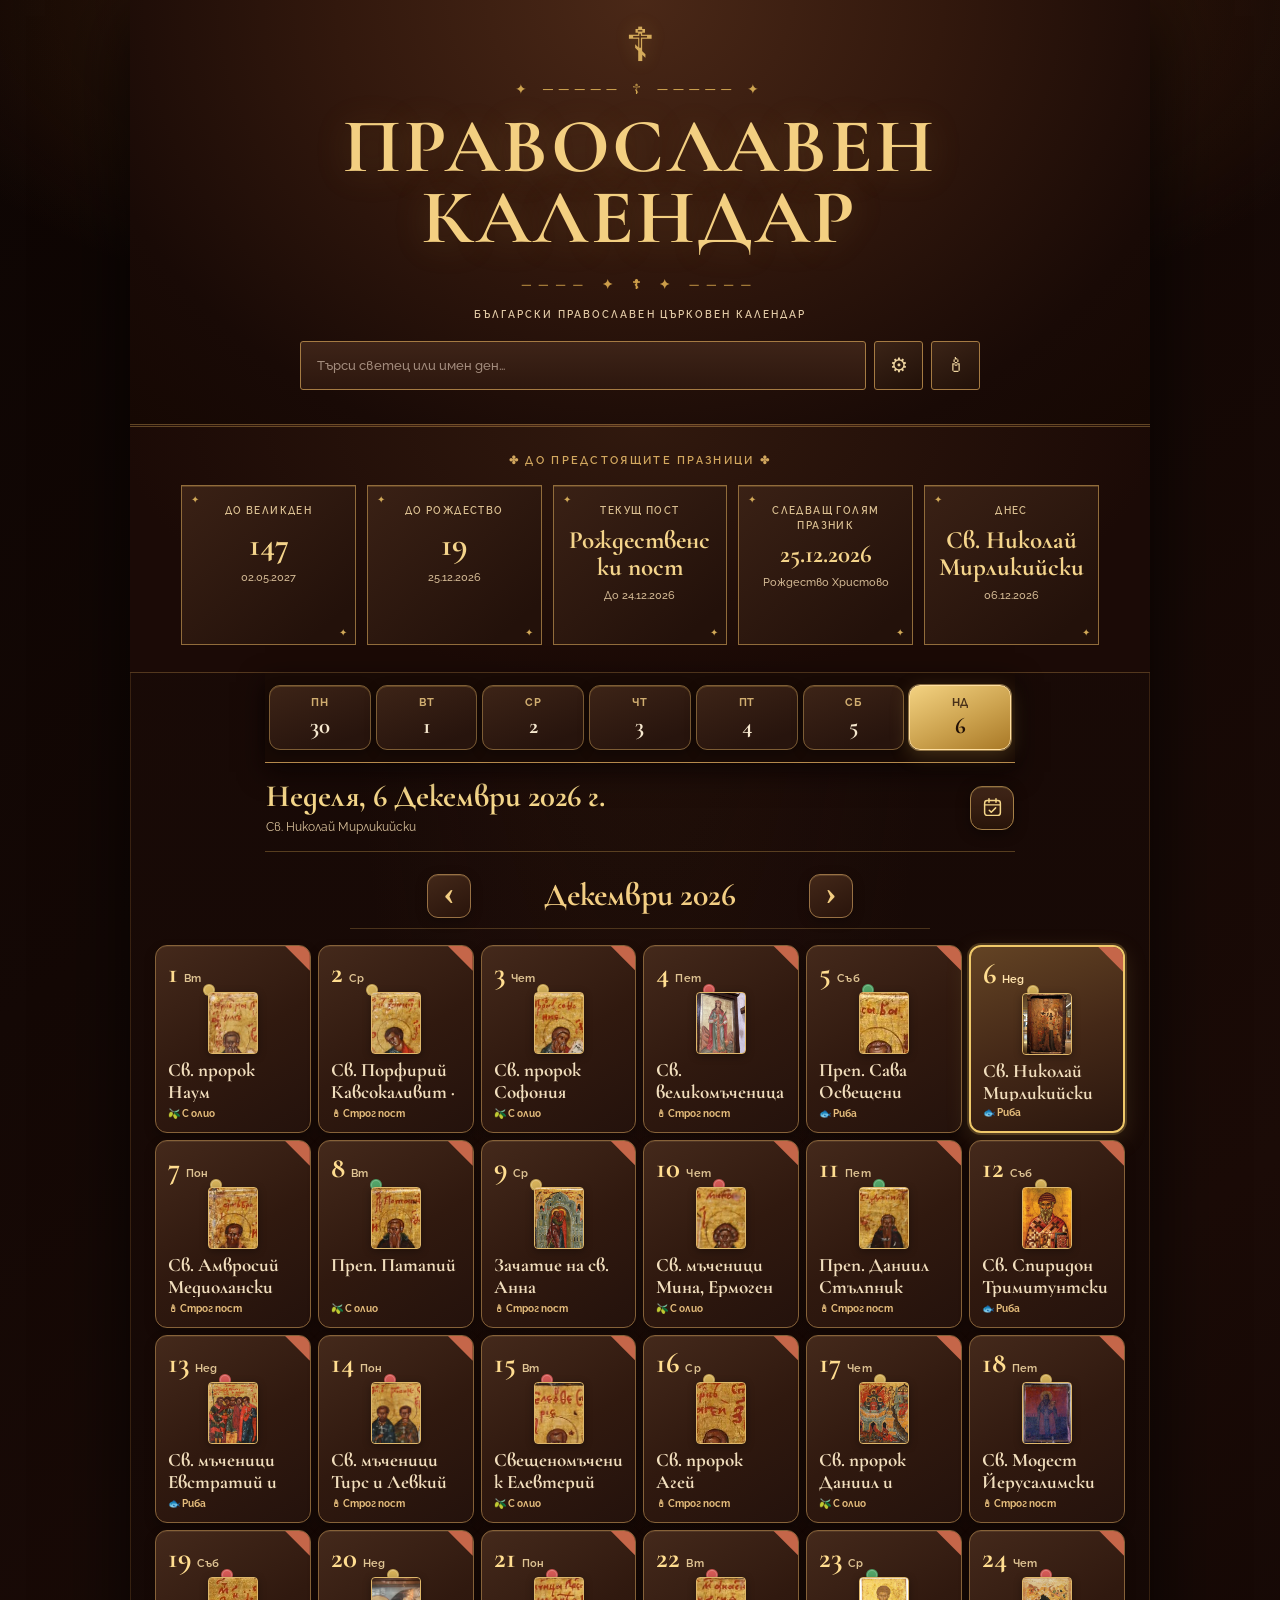
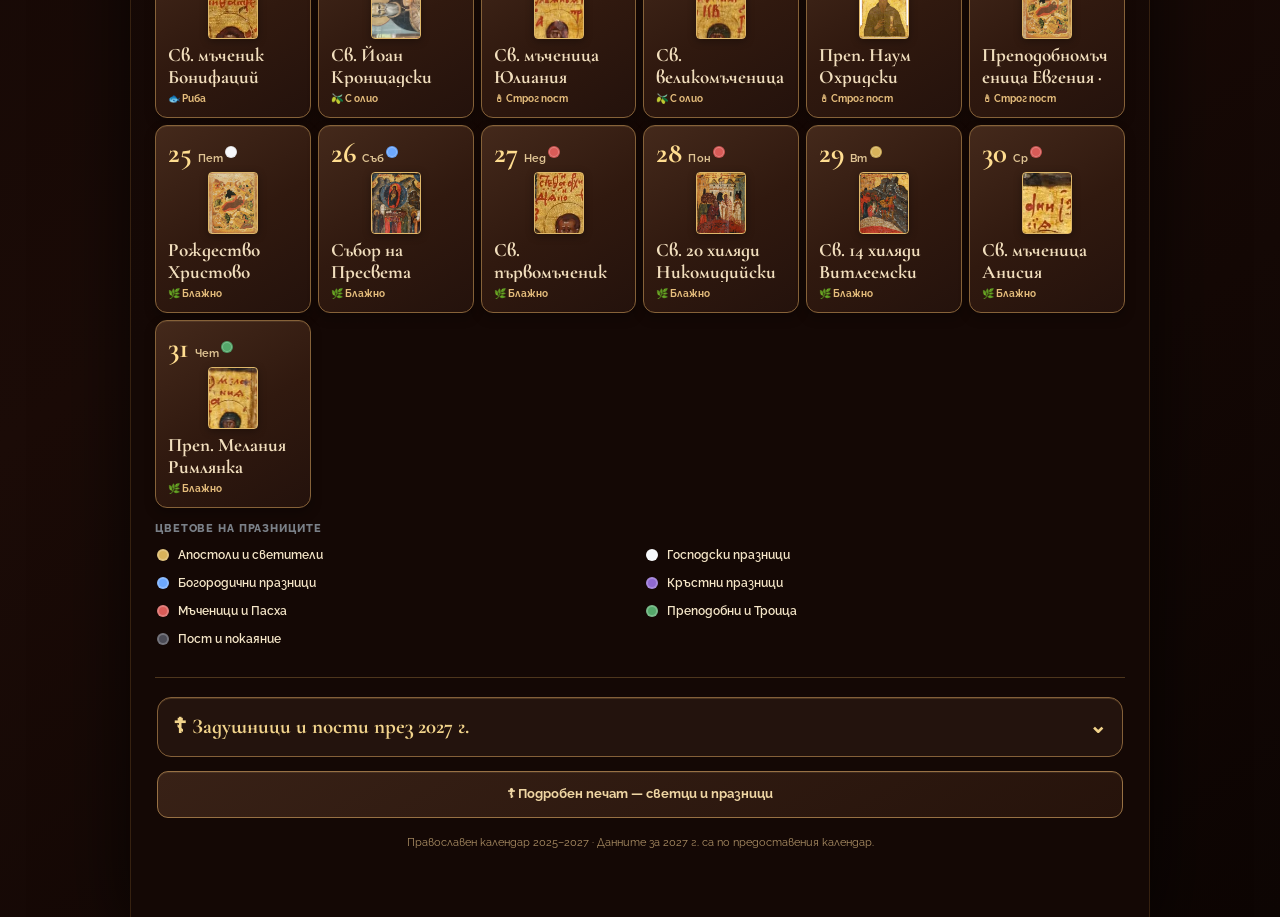
==== index.html @ 55f97bca "Center Saints and Feasts date details modal vertically and horizontally" ====
<!doctype html><html lang="bg"><head><meta charset="utf-8"><meta name="viewport" content="width=device-width,initial-scale=1,viewport-fit=cover"><meta name="theme-color" content="#140805"><meta name="apple-mobile-web-app-capable" content="yes"><title>Православен календар</title><link rel="icon" href="./icon.svg?v=9" type="image/svg+xml" sizes="any"><link rel="manifest" href="./manifest.webmanifest"><style>@import url('https://fonts.googleapis.com/css2?family=Cormorant+Garamond:wght@400;500;600;700&family=Raleway:wght@400;500;600;700;800&display=swap');
:root{--ink:#21262d;--muted:#7d8792;--line:#dce1e5;--blue:#2e63ee;--blue-pale:#d9e4fa;--blue-border:#b5c8ec;--purple:#a256d9;--white:#fff;--paper:#f8f9f7;--gold:#b08b56}
*{box-sizing:border-box}html{scroll-behavior:smooth}body{margin:0;background:#e9edf1;font-family:'DM Sans','Manrope',Arial,sans-serif;color:var(--ink);-webkit-tap-highlight-color:transparent}button,select{font:inherit}button{cursor:pointer}button:focus-visible,select:focus-visible{outline:3px solid #6997ff;outline-offset:3px}button:disabled{opacity:.3;cursor:not-allowed}
.app{max-width:580px;min-height:100dvh;margin:0 auto;background:var(--paper);box-shadow:0 14px 50px #0b1e3530;padding:0 11px 50px;position:relative}
.week-area{padding:19px 0 14px;background:var(--paper);position:sticky;top:0;z-index:20;border-bottom:0}
.week-strip{display:grid;grid-template-columns:repeat(7,minmax(0,1fr));gap:5px;touch-action:pan-y}
.week-cell{min-height:65px;border-radius:12px;background:#fff;border:1px solid #ebedf0;box-shadow:0 3px 8px #1118270b;display:flex;flex-direction:column;justify-content:center;align-items:center;gap:6px;padding:7px 0;color:#394049;transition:background .15s,transform .15s}
.week-cell span{font-size:11px;font-weight:700;letter-spacing:.5px;color:#737b85}.week-cell strong{font-size:18px;line-height:1;font-weight:800}.week-cell[aria-current="date"]{background:var(--blue);color:#fff;border-color:var(--blue);box-shadow:0 5px 13px #3366ee44}.week-cell[aria-current="date"] span{color:#dfeaff}.week-cell.is-outside{opacity:.7}.week-cell:active{transform:scale(.96)}
.date-row{display:flex;align-items:center;gap:10px;padding:16px 1px 14px;border-bottom:1px solid #ced2d5}
.date-info{flex:1;min-width:0}.date-info h1{font-size:clamp(16px,3.9vw,20px);line-height:1.35;font-weight:800;letter-spacing:-.4px;margin:0;color:#252b32}.date-info p{font-size:12px;color:#78828c;margin:5px 0 0}
.date-action{min-width:44px;height:44px;border:1px solid #e4e8ec;border-radius:12px;background:#fff;color:#555e6b;display:grid;place-items:center;box-shadow:0 3px 9px #1a202e0e}.date-action svg{width:21px;height:21px}.date-action:active{background:#e5edfc}
.section-label{display:flex;gap:10px;align-items:center;margin:14px 0 10px;padding:0 2px}.section-label small{font-weight:800;font-size:9px;letter-spacing:2px;color:#84909b}.section-label strong{font-size:12px;font-weight:800;color:#3b4049}.section-label .grow{flex:1}.section-label .month-marker{font-size:11px;font-weight:700;color:#757d8b}
.month-grid{display:grid;grid-template-columns:repeat(3,minmax(0,1fr));gap:7px}.day-card{min-width:0;height:157px;border-radius:12px;padding:10px 8px 7px;text-align:left;display:flex;flex-direction:column;gap:5px;border:1px solid var(--blue-border);background:linear-gradient(145deg,#dce6fa,#c7d6f3);box-shadow:0 1px 3px #1f4b8f0a;overflow:hidden;color:#27344a;position:relative;transition:transform .13s,box-shadow .13s}.day-card:active{transform:scale(.97)}.day-card.selected{border:2px solid #2e63ee;background:linear-gradient(150deg,#e1edff,#c0d4ff);box-shadow:0 0 0 2px #2e63ee1c,0 6px 14px #2362d922}
.card-top{display:flex;align-items:center;justify-content:space-between;gap:2px;min-height:18px}.card-top b{font-size:16px;font-weight:800;line-height:1}
.day-icon{align-self:center;width:35px;height:42px;flex:0 0 42px;display:grid;place-items:center;border:1px solid #b39b79;border-radius:4px;background:linear-gradient(160deg,#f5dd9f,#ceae62);overflow:hidden;position:relative;color:#765126;font:25px Georgia,serif}.day-icon img{position:absolute;inset:0;width:100%;height:100%;object-fit:cover;object-position:center top}.day-title{flex:1;min-height:0;color:#314568;font-size:10.4px;font-weight:700;line-height:1.23;overflow:hidden;display:-webkit-box;-webkit-box-orient:vertical;-webkit-line-clamp:3;overflow-wrap:anywhere}.fast-label{white-space:nowrap;overflow:hidden;text-overflow:ellipsis;color:#37587d;font-size:9px;font-weight:800;line-height:1.3}

.feast-mark{display:inline-flex;align-items:center;justify-content:center;width:12px;height:12px;border-radius:999px;border:1px solid rgba(0,0,0,.08);box-shadow:0 0 0 1px rgba(255,255,255,.24) inset;flex:0 0 12px}.feast-mark.feast-gold{background:#d8b35a}.feast-mark.feast-white{background:#f7f8fb}.feast-mark.feast-blue{background:#6ca8ff}.feast-mark.feast-purple{background:#8f69d3}.feast-mark.feast-red{background:#d95b57}.feast-mark.feast-green{background:#54a86a}.feast-mark.feast-dark{background:#4b4b55}.card-top-right{display:flex;align-items:center;gap:6px}.legend{display:flex;gap:7px;flex-wrap:wrap;margin:16px 0 10px}.legend span,.legend button{font-size:10px;color:#6f7882;border-radius:20px;border:1px solid #dce2e9;padding:6px 8px;background:#fff}.legend-color{display:inline-flex;align-items:center;gap:6px}.legend-color .feast-mark{width:11px;height:11px;flex-basis:11px}.legend-title{margin:14px 0 8px;font-size:11px;font-weight:800;letter-spacing:.08em;color:#7a8088;text-transform:uppercase}.detail-meta{display:flex;flex-wrap:wrap;gap:8px;justify-content:center;margin:10px 0 0}.detail-meta .chip{display:inline-flex;align-items:center;gap:6px;padding:7px 10px;border-radius:999px;background:#fff;border:1px solid #dce2e9;color:#49525d;font-size:11px;font-weight:700}.detail-meta .chip .feast-mark{width:10px;height:10px;flex-basis:10px}.print-feast-legend{display:flex;gap:8px;flex-wrap:wrap;justify-content:center;margin-top:8px}.print-feast-legend span{display:inline-flex;align-items:center;gap:6px;font-size:11px;color:#5e6872}
.footer-line{font-size:11px;color:#8b929a;margin:22px 0;line-height:1.5;text-align:center}
.info-details{margin:15px 0;border:1px solid #e0e6eb;border-radius:14px;overflow:hidden;background:#fff}.info-details summary{list-style:none;padding:15px;cursor:pointer;font-weight:800;font-size:13px}.info-details summary::-webkit-details-marker{display:none}.info-details summary:after{content:'⌄';float:right}.info-details[open] summary:after{content:'⌃'}.info-details .detail-content{padding:3px 16px 16px;border-top:1px solid #e6e9ef;font-size:12px;color:#515c68;line-height:1.55}.info-details ul{padding-left:17px}.info-details li{margin:7px 0}
.shade{position:fixed;inset:0;background:#20242b90;z-index:100;display:none;align-items:flex-end;justify-content:center;padding:0}.shade.open{display:flex}.sheet{width:min(580px,100%);max-height:88dvh;overflow:auto;background:#fff;border-radius:22px 22px 0 0;padding:13px 18px calc(23px + env(safe-area-inset-bottom));box-shadow:0 -8px 50px #172b4b35}.handle{width:45px;height:5px;background:#e0e4e8;border-radius:99px;margin:0 auto 15px}.sheet-header{display:flex;align-items:center;justify-content:space-between;gap:12px;margin-bottom:12px}.sheet-header h2{font-size:20px;margin:0;font-weight:800}.close{min-width:40px;height:40px;border-radius:11px;background:#eef2f5;border:0;font-size:20px;color:#3d4652}.sheet-date{color:#7a8594;font-size:12px;font-weight:800;margin-top:4px}.sheet-icon{width:70px;height:87px;margin:12px auto 14px;border-radius:7px;border:2px solid #b29866;display:grid;place-items:center;background:#ebddb5;font-size:40px;color:#705332;overflow:hidden;position:relative}.sheet-icon img{width:100%;height:100%;object-fit:cover;object-position:top;position:absolute;inset:0}.sheet-fast{display:inline-flex;background:#eef3fc;border:1px solid #ccdaf0;color:#355a8b;padding:8px 11px;border-radius:30px;font-size:13px;font-weight:800;margin-bottom:12px}.sheet-text{font-size:15px;color:#384352;line-height:1.7;margin:8px 0}.source-note{font-size:11px;line-height:1.45;color:#8b929b;margin-top:12px}.sheet-actions{display:grid;grid-template-columns:1fr 1fr;gap:9px;margin-top:16px}.sheet-actions button,.menu-button{border:1px solid #dbe0e5;background:#f9fbff;border-radius:12px;min-height:45px;padding:10px;color:#29333d;font-size:13px;font-weight:800}.menu-button{width:100%;display:flex;align-items:center;gap:10px;text-align:left;margin:8px 0}.menu-button.primary{background:#2e63ee;border-color:#2e63ee;color:#fff}.menu-button:disabled{opacity:.35}
.month-picker{width:100%;padding:13px 14px;background:#f8fafc;border:1px solid #d5dde6;border-radius:12px;font-size:15px;color:#273448;margin:7px 0 11px}.month-buttons{display:grid;grid-template-columns:1fr 1fr;gap:9px;margin-bottom:12px}.month-buttons button{padding:10px;border:1px solid #dce2ea;background:#f8fbff;border-radius:12px;font-size:13px;font-weight:700;min-height:43px}
.print-sheet,.print-details{display:none}
@media(max-width:355px){.app{padding-left:7px;padding-right:7px}.week-strip{gap:3px}.week-cell{min-height:60px}.week-cell strong{font-size:16px}.month-grid{gap:5px}.day-card{padding:8px 5px;height:157px}.day-title{font-size:9.5px}.fast-label{font-size:8px}}
@media(min-width:700px){.app{max-width:1020px;padding:0 25px 55px}.week-area{max-width:750px;margin:0 auto}.date-row{max-width:750px;margin:0 auto}.month-grid{grid-template-columns:repeat(6,minmax(0,1fr));gap:12px}.day-card{height:188px;padding:12px}.day-title{font-size:13px;-webkit-line-clamp:4}.fast-label{font-size:11px}.day-icon{width:50px;height:62px;flex-basis:62px;font-size:35px}.card-top b{font-size:20px}.section-label{margin-top:22px}.date-info h1{font-size:23px}}
@media print{
 @page{size:A4 landscape;margin:8mm}
 html,body{background:white!important;color:#232323!important;padding:0!important;margin:0!important;print-color-adjust:exact;-webkit-print-color-adjust:exact}
 .app,.shade{display:none!important}
 .print-sheet{display:block!important;font-family:Arial,sans-serif;color:#312d28}
 .print-title{display:flex;justify-content:space-between;align-items:center;border-bottom:2px solid #ac945a;padding:0 0 3mm;margin:0 0 3mm}
 .print-title h1{font:700 22pt Georgia;color:#624a24;margin:0}.print-title small{font:8pt Arial;color:#766344}
 .print-week{display:grid;grid-template-columns:repeat(7,minmax(0,1fr));gap:1mm;margin-bottom:1mm}
 .print-week span{text-align:center;background:#ebede9;padding:1.3mm;font-size:8pt;font-weight:bold}
 .print-grid{display:grid;grid-template-columns:repeat(7,minmax(0,1fr));grid-template-rows:repeat(6,25.8mm);gap:1mm}
 .print-day{padding:1.7mm;border:1px solid #c7c7c7;border-radius:1.5mm;overflow:hidden;display:flex;flex-direction:column;gap:1.3mm}.print-day.empty{border:0}.print-day b{font:700 14pt Georgia;color:#624a24}.print-day .name{font:7pt/1.14 Georgia;flex:1;overflow:hidden;overflow-wrap:anywhere}.print-day .state{font:6.5pt Arial;color:#294b7f;background:#ecf2ff;padding:1.2mm;border-radius:1mm}
 .print-credits{display:flex;justify-content:space-between;font-size:7pt;color:#5f5f5f;border-top:1px solid #c7b78d;margin-top:3mm;padding-top:2mm}
 body.print-full .print-sheet{display:none!important}body.print-full .print-details{display:block!important}
 .print-details h1{font:700 22pt Georgia;color:#624a24}.print-detail-list{columns:3;column-gap:7mm;font:9pt/1.35 Georgia}.print-detail{break-inside:avoid;margin:0 0 3mm;padding:1mm 0;border-bottom:1px solid #ddd}.print-detail b{font:700 10pt Arial}.print-detail .state{color:#735729;font-size:8pt}
}

/* 2027 preview — ORIGINAL DARK / GOLD PALETTE.
   The seven-day strip, selected date and three-column cards stay exactly as before. */
@media screen {
 :root {
  --ink:#f8eddb; --muted:#c5a983; --line:#74532e;
  --blue:#cba958; --blue-pale:#392014; --blue-border:#95703e;
  --purple:#ac85be; --white:#f8eddb; --paper:#140805; --gold:#c9a84c;
  --bg:#140805; --deep:#0d0503; --surface:#28150e;
  --raised:#392014; --bright:#f5ce68; --text:#f5e6c8;
  --secondary:#c5a983;
 }
 html {background:#0d0503;color-scheme:dark}
 body {background:radial-gradient(ellipse 76% 440px at 50% 0,#4b260f 0,transparent 80%),linear-gradient(145deg,#0d0503,#1b0b07 60%,#0d0503);font-family:'Raleway',Arial,sans-serif;color:var(--text);}
 button,select {color:inherit}
 button:focus-visible,select:focus-visible,summary:focus-visible {outline:2px solid #f5d78a;outline-offset:3px}
 .app {background:radial-gradient(ellipse at 50% 0,#4e2b1940,transparent 45%),linear-gradient(175deg,#1b0b07 0%,#140805 75%);box-shadow:0 16px 70px #000b,inset 1px 0 #81582c50,inset -1px 0 #81582c50;}
 .week-area {background:#1c0d08f7;border-bottom:1px solid #90653766;box-shadow:0 7px 24px #0d0404a0;}
 .week-strip {gap:5px}
 .week-cell {background:linear-gradient(160deg,#3d2417,#27140d 82%);border:1px solid #7d5d35;box-shadow:0 3px 12px #0005,inset 0 1px #d6ac5640;color:#f6e8cf;border-radius:11px}
 .week-cell span {color:#d0ad70}
 .week-cell strong {font-family:'Cormorant Garamond',Georgia,serif;font-size:23px;font-weight:700}
 .week-cell[aria-current="date"] {background:linear-gradient(155deg,#f3d281 0%,#cba14d 56%,#a97927 100%);border:1px solid #ffdfa0;color:#200f06;box-shadow:0 0 0 1px #eac27780,0 5px 19px #c9a84c40}
 .week-cell[aria-current="date"] span {color:#483019}
 .week-cell.is-outside {opacity:.45}
 .date-row {border-bottom:1px solid #af87446b}
 .date-info h1 {color:#f5d78a;font-family:'Cormorant Garamond',Georgia,serif;font-size:clamp(23px,5.7vw,31px);line-height:1.15;font-weight:700;letter-spacing:0}
 .date-info p {color:#d9c19b;font-size:12px;line-height:1.45}
 .date-action {background:linear-gradient(#422719,#281409);border:1px solid #a78148;color:#f5d78a;box-shadow:inset 0 1px #f5d78a30,0 3px 14px #0006}
 .date-action:active {background:#583621}
 .section-label small {color:#b28b51;letter-spacing:1.5px}
 .section-label strong {color:#f4dfb4;font-family:'Cormorant Garamond',Georgia,serif;font-size:20px;font-weight:700}
 .section-label .month-marker {color:#cba958}
 .month-grid {gap:7px}
 .day-card {background:linear-gradient(149deg,#44291b 0%,#30190f 52%,#24120c 100%);border:1px solid #866239;box-shadow:inset 0 1px #ecc78c19,0 5px 11px #0004;color:#f4e4c8;border-radius:12px}
 .day-card.selected {border:2px solid #f0c96a;background:linear-gradient(160deg,#634324,#442817 52%,#2b170e 100%);box-shadow:0 0 0 2px #cba95842,0 7px 23px #cba9582e}
 .day-card:active {background:#5a361f}
 .card-top b {color:#ffdd90;font-family:'Cormorant Garamond',Georgia,serif;font-size:23px;line-height:1;font-weight:700}
 .dot {background:#e3b959}
 .dot.strict {background:#db7771}
 .dot.oil {background:#e6a754}
 .dot.fish {background:#81b4e7}
 .dot.free {background:#81be91}
 .dot.weekly {background:#d4b67e}
 .dot.dispensation {background:#c39bd5}
 .day-icon {background:linear-gradient(160deg,#f1d58c,#b98a36);border:1px solid #deb76a;color:#58351a;box-shadow:0 2px 8px #0005}
 .day-title {color:#f1debd;font-family:'Cormorant Garamond',Georgia,serif;font-size:14px;line-height:1.14;font-weight:700;-webkit-line-clamp:4}
 .fast-label {color:#e5bd7c;font-size:10px;font-weight:700}
 .footer-line {color:#ad9066}
 .info-details {background:#23130d;border:1px solid #846039;box-shadow:inset 0 1px #d5aa6933}
 .info-details summary {color:#f2d292;font-family:'Cormorant Garamond',Georgia,serif;font-size:19px}
 .info-details .detail-content {border-top:1px solid #805a31;color:#e3cfac;font-size:13px}
 .info-details .detail-content b {color:#f7d789}
 .shade {background:#050201d9;backdrop-filter:blur(5px)}
 .sheet {background:radial-gradient(ellipse 80% 400px at 45% 0,#3d2616,#211009 75%);color:#f4e1bb;border:1px solid #a17b42;border-bottom:0;box-shadow:0 -12px 55px #000b}
 .handle {background:#9c7a48}
 .sheet-header h2 {color:#f6d78e;font-family:'Cormorant Garamond',Georgia,serif;font-weight:700;font-size:26px}
 .close {background:#412517;border:1px solid #7f5f38;color:#f5d78a}
 .sheet-date {color:#e0bc82}
 .sheet-icon {background:linear-gradient(#f2d78f,#b98b39);border:2px solid #e0b85b;color:#5a3516}
 .sheet-fast {background:#47321c;border:1px solid #b49253;color:#f6d78e}
 .sheet-text {color:#f5e5c9;font-family:'Cormorant Garamond',Georgia,serif;font-size:21px;line-height:1.4}
 .source-note {color:#c6aa7f}
 .sheet-actions button,.menu-button {background:#372015;color:#f2d7a7;border:1px solid #906c3e}
 .sheet-actions button:active,.menu-button:active {background:#523420}
 .menu-button.primary {background:linear-gradient(145deg,#efce77,#b88732);color:#251105;border-color:#f0d688}
 .month-picker {background:#2e190f;color:#f3dfb4;border:1px solid #967143}
 .month-picker option {background:#2e190f;color:#f3dfb4}
 .month-buttons button {background:#372015;border:1px solid #956b3d;color:#f7d9a5}
}
@media screen and (max-width:355px) {
 .day-title {font-size:12.5px}
 .date-info h1{font-size:23px}
 .week-cell strong{font-size:20px}
}
@media screen and (min-width:700px){
 .day-title{font-size:19px;line-height:1.2}
 .card-top b{font-size:29px}
 .date-info h1{font-size:31px}
}

/* Weekday beside each day number, in the existing burgundy-and-gold design. */
.card-date{display:inline-flex;align-items:baseline;gap:6px;min-width:0;white-space:nowrap}
.card-weekday{font-family:Raleway,Arial,sans-serif;color:#dec393;font-size:11px;font-weight:650;line-height:1.2;letter-spacing:.01em}
.day-card.selected .card-weekday{color:#ffe3ac}
@media(max-width:699px){
 .card-date{gap:4px}
 .card-weekday{font-size:10px}
}
@media(max-width:355px){
 .card-date{gap:3px}
 .card-weekday{font-size:9px}
}

/* Original Orthodox dark-brown / gold masthead and five functional countdown cards. */
.classic-mast{position:relative;text-align:center;margin:0 -11px;padding:21px 18px 32px;border-bottom:3px double #ab834579;background:radial-gradient(ellipse at 50% 0%,#4a2817 0%,#32180d 42%,#190a06 79%,#160803 100%);color:#f6dfb5}
.mast-cross{font-size:47px;line-height:1;color:#d5ab5b;text-shadow:0 0 17px #d6aa4b49;margin-bottom:13px}
.mast-ornament{color:#cea450;font-size:14px;letter-spacing:6px;margin-bottom:15px;white-space:nowrap}
.classic-mast h1{font:700 clamp(39px,6.1vw,77px)/.92 'Cormorant Garamond',Georgia,serif;color:#f3cf81;text-shadow:0 3px 35px #cfa44b35;letter-spacing:2.4px;margin:0;}
.mast-divider{font:700 13px Georgia,serif;letter-spacing:8px;color:#cc9d49;margin:23px 0 14px;white-space:nowrap}
.mast-subtitle{font:600 10px/1.6 Raleway,Arial,sans-serif;color:#e3cba7;letter-spacing:2.1px;margin:0 0 18px}
.mast-tools{display:flex;justify-content:center;align-items:stretch;gap:8px;max-width:680px;margin:0 auto}
.mast-searchwrap{position:relative;flex:1;min-width:0}
.mast-searchwrap input{display:block;width:100%;height:49px;background:linear-gradient(180deg,#3e2418,#2d170e);border:1px solid #a57b43;border-radius:3px;color:#f4dcb0;padding:0 16px;font:500 13px Raleway,Arial,sans-serif;outline:none}
.mast-searchwrap input::placeholder{color:#a38c7d}.mast-searchwrap input:focus{border-color:#f4d089;box-shadow:0 0 0 2px #eac36d36}
.mast-tool{width:49px;min-width:49px;height:49px;border-radius:3px;border:1px solid #a57b43;background:linear-gradient(155deg,#3b2417,#211008);color:#eed49f;font-size:20px}
.mast-tool:active,.mast-tool[aria-pressed="true"]{background:#684121;border-color:#e5b963}
.mast-results{display:none;position:absolute;left:0;right:0;top:calc(100% + 5px);z-index:102;background:#25140d;border:1px solid #bd965a;box-shadow:0 12px 25px #000b;max-height:270px;overflow:auto;text-align:left;border-radius:7px}
.mast-results.open{display:block}.mast-results button{display:block;width:100%;padding:12px;text-align:left;border:0;background:transparent;color:#f8dfac;font-size:13px;line-height:1.3;border-bottom:1px solid #6b472944}.mast-results button:hover,.mast-results button:focus-visible{background:#49301a}.mast-results button small{display:block;color:#b99c74;font-size:11px;margin-top:3px}
.classic-countdowns{margin:0 -11px 0;padding:23px max(11px,4vw) 27px;background:radial-gradient(ellipse at 50% 0%,#31190e 0%,#1b0a06 72%);border-bottom:1px solid #a57b4366}
.countdowns-heading{text-align:center;color:#d3a85f;letter-spacing:2.3px;font:600 11px Raleway,Arial,sans-serif;margin:4px 0 18px}
.countdowns-list{display:grid;grid-template-columns:repeat(5,minmax(0,1fr));gap:11px}
.count-card{position:relative;min-height:160px;border:1px solid #916c3b;background:linear-gradient(140deg,#3a2115,#23110a 86%);padding:17px 10px 13px;text-align:center;display:flex;flex-direction:column;align-items:center;gap:8px;box-shadow:inset 0 1px #e0ae5938}
.count-card::before{content:'✦';position:absolute;top:8px;left:9px;font-size:10px;color:#d2a958}.count-card::after{content:'✦';position:absolute;bottom:6px;right:8px;font-size:10px;color:#d2a958}
.count-card .count-label{font:600 10px/1.5 Raleway,Arial,sans-serif;color:#dbc092;letter-spacing:1.4px;text-transform:uppercase;min-height:16px}
.count-card strong{display:block;max-width:100%;font:700 clamp(22px,2.6vw,38px)/1.08 'Cormorant Garamond',Georgia,serif;color:#f4d48b;overflow-wrap:anywhere}
.count-card strong.long{font-size:clamp(18px,2.1vw,25px)}
.count-card small{display:block;font:500 11px/1.35 Raleway,Arial,sans-serif;color:#d3b994;overflow-wrap:anywhere}
/* Sticky only the week strip, not the masthead or the countdown row. */
.week-area{position:sticky!important;top:0!important;z-index:90!important;padding:12px 4px!important;background:#190b06fb!important;border-bottom:1px solid #b68a4d!important;box-shadow:0 9px 24px #0a0303d0!important;isolation:isolate}
.week-area .week-strip{max-width:760px;margin:auto}
body.candle-preview{filter:none;background:#090301!important}
body.candle-preview .classic-mast{background:radial-gradient(ellipse at 50% 0%,#311509,#100604 70%)}
body.candle-preview .app{background:#100604}
@media screen and (max-width:699px){
 .classic-mast{margin:0 -11px;padding:18px 11px 19px}
 .mast-cross{font-size:32px;margin-bottom:9px}
 .mast-ornament{font-size:9px;letter-spacing:3.5px;margin-bottom:11px}
 .classic-mast h1{font-size:clamp(35px,9vw,53px);line-height:.92;letter-spacing:1px}
 .mast-divider{margin:15px 0 9px;letter-spacing:4px;font-size:9px}
 .mast-subtitle{font-size:8px;letter-spacing:1.1px;margin-bottom:13px}
 .mast-tools{gap:6px}.mast-searchwrap input{height:43px;font-size:12px;padding-left:10px}
 .mast-tool{min-width:43px;width:43px;height:43px;font-size:19px}
 .classic-countdowns{margin:0 -11px;padding:17px 11px 18px}
 .countdowns-heading{font-size:9px;margin:0 0 13px;letter-spacing:1.1px}
 .countdowns-list{display:flex;overflow-x:auto;gap:9px;padding-bottom:8px;scroll-snap-type:x mandatory;scrollbar-width:thin;scrollbar-color:#9d7944 #241209}
 .count-card{flex:0 0 156px;min-height:127px;scroll-snap-align:start;padding:15px 8px 11px;gap:5px}
 .count-card .count-label{font-size:9px}.count-card strong{font-size:32px}.count-card strong.long{font-size:21px}.count-card small{font-size:10px}
 .week-area{padding:10px 2px!important;top:0!important}
}
@media screen and (min-width:700px){.classic-mast{margin:0 -25px;padding-bottom:34px}.classic-countdowns{margin:0 -25px}.count-card{min-height:160px}}
@media print{.classic-mast,.classic-countdowns{display:none!important}}

/* Short, borderless, two-column feast legend: keep one color dot per item. */
#feastLegend.legend {
  display:grid;
  grid-template-columns:repeat(2,minmax(0,1fr));
  column-gap:12px;
  row-gap:12px;
  margin:12px 0 22px;
  padding:0 2px;
}
#feastLegend.legend .legend-color,
#feastLegend.legend span.legend-color {
  display:flex;
  align-items:center;
  gap:9px;
  min-width:0;
  padding:0;
  border:0;
  border-radius:0;
  background:transparent;
  color:var(--text, #e9d6b8);
  font-size:12px;
  font-weight:600;
  line-height:1.35;
  text-align:left;
  box-shadow:none;
}
#feastLegend.legend .feast-mark {
  width:12px;
  height:12px;
  min-width:12px;
  flex:0 0 12px;
  padding:0;
  border:1px solid rgba(255,255,255,.22);
  border-radius:50%;
  background-color:transparent;
}
#feastLegend.legend .feast-mark.feast-gold{background:#d8b35a}
#feastLegend.legend .feast-mark.feast-white{background:#f7f8fb}
#feastLegend.legend .feast-mark.feast-blue{background:#6ca8ff}
#feastLegend.legend .feast-mark.feast-purple{background:#8f69d3}
#feastLegend.legend .feast-mark.feast-red{background:#d95b57}
#feastLegend.legend .feast-mark.feast-green{background:#54a86a}
#feastLegend.legend .feast-mark.feast-dark{background:#4b4b55}
.print-feast-legend{display:grid;grid-template-columns:repeat(2,minmax(0,1fr));column-gap:14px;row-gap:5px;justify-items:start}
.print-feast-legend span{border:0;background:none;padding:0}
@media (max-width:360px){
  #feastLegend.legend{column-gap:8px;row-gap:10px}
  #feastLegend.legend .legend-color{font-size:11px}
}

/* Unified years within approved layout */
.year-switch{display:inline-flex;gap:4px;align-items:center;padding:3px;border:1px solid #9d7747;border-radius:11px;background:#29160d;white-space:nowrap}
.year-switch button{border:0;border-radius:8px;background:transparent;color:#d8bb8c;padding:7px 9px;font:700 12px Raleway,Arial,sans-serif;min-height:36px}
.year-switch button[aria-pressed="true"]{background:linear-gradient(135deg,#e6bb65,#b89045);color:#251207}
.year-switch button:focus-visible{outline:2px solid #f0d38e;outline-offset:1px}
[hidden]{display:none!important}
@media(max-width:600px){.section-label{flex-wrap:wrap}.year-switch{margin-left:auto}.year-switch button{padding:7px 10px}}

/* Fasting periods: a small independent top-right corner; preserve the original day cards and feast dots. */
@media screen {
 .fast-lent{--fast-accent:#9953b9;--fast-wash:#422846;--fast-text:#edcdfb}
 .fast-apostles{--fast-accent:#268ca8;--fast-wash:#203c45;--fast-text:#c8ebf3}
 .fast-dormition{--fast-accent:#567bd1;--fast-wash:#233550;--fast-text:#d0e3ff}
 .fast-nativity{--fast-accent:#c56649;--fast-wash:#45301d;--fast-text:#f3d5a7}
 
 
 
 
 
 
 /* The triangle is clipped by the already rounded card border. No card background or border override. */
 .day-card.fast-span::after{content:"";position:absolute;top:0;right:0;width:25px;height:25px;background:var(--fast-accent);clip-path:polygon(0 0,100% 0,100% 100%);pointer-events:none;z-index:2}
 /* Keep liturgical feast dot visible below the corner, without shifting the date text. */
 .day-card.fast-span .card-top-right{transform:translateY(18px)}
 .detail-fast-period{margin:12px 0 5px;padding:10px 12px;border-left:4px solid var(--fast-accent);border-radius:5px;background:var(--fast-wash);color:var(--fast-text);font:650 12px/1.45 Raleway,Arial,sans-serif}
}
@media screen and (max-width:699px){
 
 
 
}
@media screen and (max-width:355px){
 
 .day-card.fast-span::after{width:21px;height:21px}
 .day-card.fast-span .card-top-right{transform:translateY(17px)}
}
@media print{
 .print-day.fast-span{position:relative}
 .print-day.fast-span::after{content:"";position:absolute;right:0;top:0;width:6mm;height:6mm;background:var(--fast-accent);clip-path:polygon(0 0,100% 0,100% 100%)}
 .print-day.fast-lent{--fast-accent:#9953b9}
 .print-day.fast-apostles{--fast-accent:#268ca8}
 .print-day.fast-dormition{--fast-accent:#567bd1}
 .print-day.fast-nativity{--fast-accent:#c56649}
}


/* Compact month navigation replaces the large heading and fasting-period banner. */
@media screen{
 .month-navigation{display:flex;align-items:center;justify-content:center;gap:clamp(10px,3vw,24px);margin:18px auto 16px;padding:4px 0 10px;max-width:580px;border-bottom:1px solid #a47a405e}
 .month-navigation-label{flex:0 1 290px;min-width:0;color:#f3ce83;text-align:center;font:700 clamp(23px,4.8vw,32px)/1.15 'Cormorant Garamond',Georgia,serif;white-space:nowrap}
 .month-navigation-arrow{width:44px;height:44px;flex:0 0 44px;display:grid;place-items:center;padding:0 0 5px;border:1px solid #987144;border-radius:11px;background:linear-gradient(155deg,#432819,#29140b);box-shadow:inset 0 1px #f4d18b28,0 3px 12px #0004;color:#f3ce83;font:700 34px/1 Georgia,serif;transition:background .15s,border-color .15s}
 .month-navigation-arrow:not(:disabled):hover,.month-navigation-arrow:not(:disabled):active{background:#634023;border-color:#f0c979}
 .month-navigation-arrow:disabled{opacity:.28;box-shadow:none}
}
@media screen and (max-width:355px){
 .month-navigation{gap:10px;margin:13px auto 12px}
 .month-navigation-label{font-size:23px}
 .month-navigation-arrow{width:39px;height:42px;flex-basis:39px}
}

/* Multiple documented saints' icons in the day details; preserves the approved card design. */
.detail-icon-gallery{margin:16px 0;border-top:1px solid #78552f;padding-top:12px}
.detail-icon-gallery h3{font:700 19px 'Cormorant Garamond',Georgia,serif;color:#f3d186;margin:0 0 10px}
.saints-icon-gallery{display:grid;grid-template-columns:repeat(auto-fit,minmax(78px,1fr));gap:9px}
.saints-icon-gallery a{display:flex;flex-direction:column;gap:6px;align-items:center;min-width:0;background:#2c190f;border:1px solid #856037;border-radius:7px;padding:7px 5px;color:#e5cb9d;text-decoration:none}
.saints-icon-gallery a:hover{border-color:#f2c67b}
.saints-icon-gallery img{height:90px;max-width:100%;object-fit:contain;background:#e9d6aa;border-radius:3px}
.saints-icon-gallery span{font-size:10px;line-height:1.3;max-height:40px;overflow:hidden;text-align:center;overflow-wrap:anywhere}
.saints-icon-gallery .image-credit{color:#c1a67a;font-size:9px}
@media screen and (max-width:355px){.saints-icon-gallery{grid-template-columns:repeat(3,minmax(0,1fr))}}

/* Detailed month print and annual memorial / fast information belong to the page footer. */
.calendar-footer{margin:30px 0 0;padding:15px 2px 7px;border-top:1px solid #a57b4366}
.calendar-footer .info-details{margin:4px 0 14px}
.footer-print-button{display:flex;width:100%;min-height:47px;align-items:center;justify-content:center;gap:8px;padding:11px 15px;border:1px solid #987144;border-radius:11px;background:linear-gradient(150deg,#382116,#26130b);color:#eed5a3;box-shadow:inset 0 1px #f6dcab19;font:700 13px/1.4 'Raleway',Arial,sans-serif;text-align:center}
.footer-print-button:hover,.footer-print-button:focus-visible{background:#51311e;border-color:#ecc177}
.footer-print-button:active{background:#6a4227}
.calendar-footer .footer-line{margin:17px 0 4px}
@media(max-width:355px){.footer-print-button{font-size:12px;padding:10px 9px}}

/* Expandable 2027 memorial/fast guide, with its own clean print layout. */
@media screen{
 .annual-guide summary{font:700 clamp(17px,4.3vw,21px)/1.3 'Cormorant Garamond',Georgia,serif;color:#f1d38b}
 .annual-guide .detail-content{padding:10px 15px 18px}
 .annual-guide-content{color:#e9d5b4}
 .annual-guide-content h3{margin:13px 0 5px;color:#f3cf81;font:700 19px 'Cormorant Garamond',Georgia,serif}
 .annual-guide-content ul{margin:3px 0 16px;padding-left:22px}
 .annual-guide-content li{font:500 12px/1.6 Raleway,Arial,sans-serif;padding:2px 0}
 .annual-guide-content li strong,.annual-guide-content p strong{color:#f7d68e}
 .annual-guide-content p{font:500 12px/1.65 Raleway,Arial,sans-serif;margin:8px 0}
 .annual-guide-content .annual-guide-note{font-size:11px;color:#c6ae85}
 .annual-guide .annual-print-button{margin-top:13px}
 .print-fasts{display:none}
}
@media print{
 .print-fasts{display:none}
 body.print-fasts .print-sheet,body.print-fasts .print-details{display:none!important}
 body.print-fasts .print-fasts{display:block!important;font-family:Georgia,serif;color:#25211b;padding:4mm 5mm}
 .print-fasts h1{text-align:center;font:700 24pt Georgia,serif;color:#765122;margin:0 0 7mm;padding-bottom:5mm;border-bottom:2px solid #b68c46}
 .print-fasts h3{font:700 15pt Georgia,serif;color:#65451c;margin:4mm 0 2mm}
 .print-fasts ul{margin:0 0 5mm;padding-left:7mm}
 .print-fasts li{font:11pt/1.55 Georgia,serif;margin:1.7mm 0;break-inside:avoid}
 .print-fasts strong{color:#392917}
 .print-fasts p{font:10pt/1.5 Georgia,serif;margin:2.5mm 0}
 .print-fasts .annual-guide-note{font-size:8pt;color:#5e5447}
 .print-fasts .print-fasts-credit{font-size:8pt;color:#756954;border-top:1px solid #baa176;padding-top:3mm;margin-top:9mm}
}


/* Details modal: the feast classification remains a small dot and unboxed text. */
@media screen {
 .detail-meta #detailFeastType {
  background:transparent!important;
  border:0!important;
  box-shadow:none!important;
  border-radius:0!important;
  padding:2px 0!important;
  color:#e8d1a8!important;
  font:600 11px/1.5 'Raleway',Arial,sans-serif;
  text-align:left;
  min-width:0;
  max-width:100%;
  white-space:normal;
 }
 .detail-meta #detailFeastType .feast-mark{flex-shrink:0;vertical-align:middle}
 .detail-meta{column-gap:12px;row-gap:8px}
}



/* One reliable A4 print system for both normal and detailed month views.
   Both views share identical 7-column ruled geometry; only day text differs. */
@media print {
 @page {size:A4 landscape;margin:0}
 html,body{margin:0!important;padding:0!important;width:100%!important;height:auto!important;min-height:0!important;background:white!important;color:#27241f!important}
 .app,.shade{display:none!important}
 .print-sheet,.print-details,.print-fasts{display:none!important}
 body:not(.print-full):not(.print-fasts) .print-sheet,
 body.print-full .print-details{
  display:flex!important;flex-direction:column;
  position:relative;box-sizing:border-box;
  width:296mm;height:209mm;
  margin:0 auto!important;padding:8mm 8mm 7mm!important;
  overflow:hidden;page-break-inside:avoid;break-inside:avoid;
  page-break-after:avoid;break-after:avoid;
  background:#fff!important;color:#25211c!important;
  font-family:Georgia,'Times New Roman',serif!important;
 }
 body.print-full .print-sheet,
 body:not(.print-full) .print-details{display:none!important}
 .print-sheet .print-title,.print-details .print-title{
  display:flex;align-items:flex-end;justify-content:space-between;
  flex:0 0 auto;gap:6mm;margin:0 0 3mm!important;padding:0 0 2.8mm!important;
  border-bottom:1.5px solid #3f3a35!important;
 }
 .print-sheet .print-title h1,.print-details .print-title h1{
  margin:0!important;color:#28231c!important;
  font:700 25pt/1.04 Georgia,'Times New Roman',serif!important;
 }
 .print-sheet .print-title small,.print-details .print-title small{
  color:#655f55!important;text-align:right;letter-spacing:.03em;
  font:700 7pt/1.3 Arial,sans-serif!important;
 }
 .print-sheet .print-week,.print-details .print-week{
  display:grid!important;grid-template-columns:repeat(7,minmax(0,1fr))!important;
  flex:0 0 auto;gap:0!important;margin:0!important;
  border-top:1px solid #4e4942!important;border-left:1px solid #4e4942!important;
  background:#eae8e4!important;
 }
 .print-sheet .print-week span,.print-details .print-week span{
  display:flex!important;align-items:center;justify-content:center;
  box-sizing:border-box;min-height:7.4mm;
  margin:0!important;padding:.7mm .5mm!important;
  border:0!important;border-right:1px solid #4e4942!important;
  border-bottom:1px solid #4e4942!important;border-radius:0!important;
  background:#efeeeb!important;color:#2b2824!important;
  font:700 8.1pt/1 Arial,sans-serif!important;
 }
 .print-sheet .print-grid,.print-details .print-grid{
  display:grid!important;flex:1 1 auto;min-height:0;min-width:0;
  box-sizing:border-box;gap:0!important;margin:0!important;
  grid-template-columns:repeat(7,minmax(0,1fr))!important;
  grid-template-rows:repeat(var(--print-weeks,6),minmax(0,1fr))!important;
  border-left:1px solid #4e4942!important;background:#fff!important;
 }
 .print-sheet .print-day,.print-details .print-day,
 .print-sheet .print-day.empty,.print-details .print-day.empty{
  box-sizing:border-box;min-width:0;min-height:0;
  position:relative;display:flex;flex-direction:column;
  align-items:stretch;gap:.75mm;
  margin:0!important;padding:1.4mm 1.5mm!important;
  border:0!important;border-right:1px solid #4e4942!important;
  border-bottom:1px solid #4e4942!important;
  border-radius:0!important;box-shadow:none!important;
  background:#fff!important;color:#2d2924!important;
  overflow:hidden!important;break-inside:avoid;
 }
 .print-sheet .print-day.empty,.print-details .print-day.empty{
  background:#f9f8f6!important;
 }
 .print-sheet .print-day.sunday,.print-details .print-day.sunday{
  background:#fbfaf8!important;
 }
 .print-sheet .print-day-number,.print-details .print-day-number{
  flex:0 0 auto;display:block;color:#29241d!important;
  font:700 13pt/1.02 Georgia,'Times New Roman',serif!important;
 }
 .print-sheet .print-day-name,.print-details .print-day-name{
  display:block;flex:1 1 auto;min-height:0;
  font:400 8.1pt/1.19 Arial,sans-serif!important;
  overflow-wrap:anywhere;overflow:hidden!important;
  color:#322e29!important;
 }
 .print-sheet .print-day-name.medium,.print-details .print-day-name.medium{
  font-size:7.35pt!important;line-height:1.15!important
 }
 .print-sheet .print-day-name.long,.print-details .print-day-name.long{
  font-size:6.7pt!important;line-height:1.13!important
 }
 .print-sheet .print-day-name.very-long,.print-details .print-day-name.very-long{
  font-size:6.05pt!important;line-height:1.1!important
 }
 .print-sheet .print-day-status,.print-details .print-day-status{
  display:block;flex:0 0 auto;margin-top:auto;
  padding:.6mm .6mm!important;border:0!important;border-radius:0!important;
  background:#f0efed!important;color:#514b42!important;
  font:600 6.8pt/1.1 Arial,sans-serif!important;
 }
 .print-sheet .print-credits,.print-details .print-credits{
  display:flex!important;justify-content:space-between;
  flex:0 0 auto;gap:5mm;min-height:5.1mm;
  margin:2mm 0 0!important;padding:1.1mm 0 0!important;
  border-top:1px solid #aaa49b!important;color:#666158!important;
  font:7pt/1.2 Arial,sans-serif!important;
 }
 .print-sheet .print-grid[style*="--print-weeks:6"] .print-day,
 .print-details .print-grid[style*="--print-weeks:6"] .print-day{
  gap:.35mm;padding:1mm 1.15mm!important
 }
 .print-sheet .print-grid[style*="--print-weeks:6"] .print-day-number,
 .print-details .print-grid[style*="--print-weeks:6"] .print-day-number{
  font-size:11.5pt!important
 }
 .print-sheet .print-grid[style*="--print-weeks:6"] .print-day-name,
 .print-details .print-grid[style*="--print-weeks:6"] .print-day-name{
  font-size:7.35pt!important;line-height:1.1!important
 }
 .print-sheet .print-grid[style*="--print-weeks:6"] .print-day-name.medium,
 .print-details .print-grid[style*="--print-weeks:6"] .print-day-name.medium{font-size:6.8pt!important}
 .print-sheet .print-grid[style*="--print-weeks:6"] .print-day-name.long,
 .print-details .print-grid[style*="--print-weeks:6"] .print-day-name.long{font-size:6.15pt!important}
 .print-sheet .print-grid[style*="--print-weeks:6"] .print-day-name.very-long,
 .print-details .print-grid[style*="--print-weeks:6"] .print-day-name.very-long{font-size:5.5pt!important}
 .print-sheet .print-grid[style*="--print-weeks:6"] .print-day-status,
 .print-details .print-grid[style*="--print-weeks:6"] .print-day-status{
  font-size:6.2pt!important;padding:.4mm .45mm!important
 }
 /* Fasting corner flags remain separate from feast colors. */
 .print-sheet .print-day.fast-span::after,.print-details .print-day.fast-span::after{
  content:"";position:absolute;right:0;top:0;
  width:4mm;height:4mm;pointer-events:none;
  background:var(--fast-accent,#aa7354)!important;
  clip-path:polygon(0 0,100% 0,100% 100%)
 }
 /* Standalone annual fast list keeps its own print output. */
 body.print-fasts .print-fasts{
  display:block!important;width:296mm;max-height:209mm;
  box-sizing:border-box;margin:0 auto!important;
  padding:11mm 13mm!important;overflow:hidden;
  background:white!important;color:#29231c!important
 }
}

/* Full-height explicit print rules: each of the 7 day columns has a real
   line element. These are drawn above cell backgrounds so print engines
   cannot drop an internal vertical border in some rows. */
@media print {
 .print-sheet .print-grid,.print-details .print-grid{
  position:relative!important;
  isolation:isolate;
  border-left:1.25px solid #39352f!important;
  border-bottom:0!important;
  overflow:hidden!important;
 }
 .print-sheet .print-day,.print-details .print-day,
 .print-sheet .print-day.empty,.print-details .print-day.empty{
  border-right:0!important;
 }
 .print-sheet .print-column-rules,.print-details .print-column-rules{
  position:absolute!important;
  inset:0!important;
  width:100%!important;height:100%!important;
  display:grid!important;
  grid-template-columns:repeat(7,minmax(0,1fr))!important;
  grid-template-rows:1fr!important;
  z-index:5!important;
  padding:0!important;margin:0!important;
  box-sizing:border-box!important;
  pointer-events:none!important;
  background:transparent!important;
 }
 .print-sheet .print-column-rule,.print-details .print-column-rule{
  box-sizing:border-box!important;
  display:block!important;
  height:100%!important;
  min-width:0!important;
  padding:0!important;margin:0!important;
  border:0!important;
  border-right:1.25px solid #39352f!important;
  background:transparent!important;
  print-color-adjust:exact!important;
  -webkit-print-color-adjust:exact!important;
 }
}

/* Print finishing: continuous line under the first calendar week, tiny saint icons,
   no extra heading or footer metadata; no festival color legend in print. */
@media print {
 .print-sheet .print-title,.print-details .print-title{justify-content:flex-start!important}
 .print-sheet .print-grid,.print-details .print-grid{
  isolation:isolate!important;position:relative!important;
  overflow:hidden!important;
 }
 .print-sheet .print-row-rules,.print-details .print-row-rules{
  position:absolute!important;inset:0!important;z-index:6!important;
  box-sizing:border-box!important;display:grid!important;
  grid-template-columns:minmax(0,1fr)!important;
  grid-template-rows:repeat(var(--print-weeks,6),minmax(0,1fr))!important;
  width:100%!important;height:100%!important;
  margin:0!important;padding:0!important;
  pointer-events:none!important;background:transparent!important;
 }
 .print-sheet .print-row-rule,.print-details .print-row-rule{
  display:block!important;box-sizing:border-box!important;
  width:100%!important;min-height:0!important;
  margin:0!important;padding:0!important;
  border:0!important;border-bottom:1.25px solid #39352f!important;
  background:transparent!important;
  -webkit-print-color-adjust:exact!important;print-color-adjust:exact!important;
 }
 .print-sheet .print-day-head,.print-details .print-day-head{
  display:flex!important;justify-content:space-between!important;
  align-items:flex-start!important;flex:0 0 auto!important;
  min-height:8.4mm!important;max-height:9.5mm!important;
  width:100%!important;gap:1mm!important;
 }
 .print-sheet .print-mini-icon,.print-details .print-mini-icon{
  display:flex!important;position:relative!important;
  width:8mm!important;height:8.4mm!important;min-width:8mm!important;
  flex:0 0 8mm!important;align-items:center!important;justify-content:center!important;
  overflow:hidden!important;background:transparent!important;
 }
 .print-sheet .print-mini-cross,.print-details .print-mini-cross{
  font:700 18pt/1 Georgia,serif!important;color:#897963!important;
 }
 .print-sheet .print-mini-icon img,.print-details .print-mini-icon img{
  display:block!important;position:absolute!important;inset:0!important;
  width:100%!important;height:100%!important;object-fit:contain!important;
  background:#fff!important;border:0!important;box-shadow:none!important;
 }
 .print-sheet .print-day.fast-span::after,.print-details .print-day.fast-span::after{
  width:3.1mm!important;height:3.1mm!important;z-index:4!important;
 }
 .print-sheet .print-grid[style*="--print-weeks:6"] .print-day-head,
 .print-details .print-grid[style*="--print-weeks:6"] .print-day-head{
  min-height:6.7mm!important;max-height:7.1mm!important;
 }
 .print-sheet .print-grid[style*="--print-weeks:6"] .print-mini-icon,
 .print-details .print-grid[style*="--print-weeks:6"] .print-mini-icon{
  width:6.5mm!important;height:6.5mm!important;min-width:6.5mm!important;flex-basis:6.5mm!important;
 }
 .print-sheet .print-grid[style*="--print-weeks:6"] .print-mini-cross,
 .print-details .print-grid[style*="--print-weeks:6"] .print-mini-cross{
  font-size:14pt!important;
 }
 .print-sheet .print-credits,.print-details .print-credits{display:none!important}
}
/* Browser-generated page date, address, page number and running title are
   controlled by the browser's "Headers and footers" print setting, not by CSS. */


/* Larger, clearer A4 print typography in both calendar print modes.
   Adaptive long-text classes preserve room for complete saints' names. */
@media print {
 .print-sheet .print-title h1,.print-details .print-title h1 {
  font-size:29pt!important;line-height:1.04!important;
 }
 .print-sheet .print-week span,.print-details .print-week span {
  font-size:10.2pt!important;line-height:1.12!important;
  font-weight:700!important;min-height:8.8mm!important;
 }
 .print-sheet .print-day,.print-details .print-day {
  gap:.75mm!important;padding:1.4mm 1.5mm!important;
 }
 .print-sheet .print-day-head,.print-details .print-day-head {
  min-height:10mm!important;max-height:10.3mm!important;
  align-items:flex-start!important;
 }
 .print-sheet .print-day-number,.print-details .print-day-number {
  font-size:19pt!important;line-height:1.05!important;font-weight:700!important;
 }
 .print-sheet .print-mini-icon,.print-details .print-mini-icon{
  width:9mm!important;height:9mm!important;
  min-width:9mm!important;flex-basis:9mm!important;
 }
 .print-sheet .print-mini-cross,.print-details .print-mini-cross{font-size:21pt!important}
 .print-sheet .print-day-name,.print-details .print-day-name {
  font-size:10.1pt!important;line-height:1.16!important;
 }
 .print-sheet .print-day-name.medium,.print-details .print-day-name.medium {
  font-size:9.35pt!important;line-height:1.14!important;
 }
 .print-sheet .print-day-name.long,.print-details .print-day-name.long {
  font-size:8.45pt!important;line-height:1.13!important;
 }
 .print-sheet .print-day-name.very-long,.print-details .print-day-name.very-long {
  font-size:7.55pt!important;line-height:1.11!important;
 }
 .print-sheet .print-day-status,.print-details .print-day-status {
  font-size:8.25pt!important;line-height:1.12!important;
  padding:.55mm .7mm!important;
 }
 /* Six-week months have shorter rows: keep numbers prominent, text readable. */
 .print-sheet .print-grid[style*="--print-weeks:6"] .print-day,
 .print-details .print-grid[style*="--print-weeks:6"] .print-day{
  padding:1mm 1.15mm!important;gap:.4mm!important;
 }
 .print-sheet .print-grid[style*="--print-weeks:6"] .print-day-head,
 .print-details .print-grid[style*="--print-weeks:6"] .print-day-head{
  min-height:8.15mm!important;max-height:8.4mm!important;
 }
 .print-sheet .print-grid[style*="--print-weeks:6"] .print-day-number,
 .print-details .print-grid[style*="--print-weeks:6"] .print-day-number{
  font-size:16.5pt!important;
 }
 .print-sheet .print-grid[style*="--print-weeks:6"] .print-mini-icon,
 .print-details .print-grid[style*="--print-weeks:6"] .print-mini-icon{
  width:7.5mm!important;height:7.5mm!important;
  min-width:7.5mm!important;flex-basis:7.5mm!important;
 }
 .print-sheet .print-grid[style*="--print-weeks:6"] .print-mini-cross,
 .print-details .print-grid[style*="--print-weeks:6"] .print-mini-cross{
  font-size:17pt!important;
 }
 .print-sheet .print-grid[style*="--print-weeks:6"] .print-day-name,
 .print-details .print-grid[style*="--print-weeks:6"] .print-day-name{
  font-size:9.05pt!important;line-height:1.11!important;
 }
 .print-sheet .print-grid[style*="--print-weeks:6"] .print-day-name.medium,
 .print-details .print-grid[style*="--print-weeks:6"] .print-day-name.medium{
  font-size:8.35pt!important;line-height:1.1!important;
 }
 .print-sheet .print-grid[style*="--print-weeks:6"] .print-day-name.long,
 .print-details .print-grid[style*="--print-weeks:6"] .print-day-name.long{
  font-size:7.6pt!important;line-height:1.08!important;
 }
 .print-sheet .print-grid[style*="--print-weeks:6"] .print-day-name.very-long,
 .print-details .print-grid[style*="--print-weeks:6"] .print-day-name.very-long{
  font-size:6.75pt!important;line-height:1.07!important;
 }
 .print-sheet .print-grid[style*="--print-weeks:6"] .print-day-status,
 .print-details .print-grid[style*="--print-weeks:6"] .print-day-status{
  font-size:7.55pt!important;line-height:1.1!important;
  padding:.4mm .55mm!important;
 }
}

/* Print long-description safeguard: large standard type with automatic
   smaller face only for dense saints' descriptions and 6-week months. */
@media print {
 .print-sheet .print-day-head,.print-details .print-day-head{
  min-height:9mm!important;max-height:9.4mm!important;
 }
 .print-sheet .print-grid[style*="--print-weeks:6"] .print-day-head,
 .print-details .print-grid[style*="--print-weeks:6"] .print-day-head{
  min-height:7.4mm!important;max-height:7.8mm!important;
 }
 .print-sheet .print-day-name,.print-details .print-day-name{
  font-size:9.6pt!important;
 }
 .print-sheet .print-day-name.medium,.print-details .print-day-name.medium{
  font-size:8.2pt!important;
 }
 .print-sheet .print-grid[style*="--print-weeks:6"] .print-day-name,
 .print-details .print-grid[style*="--print-weeks:6"] .print-day-name{
  font-size:8.55pt!important;
 }
 .print-sheet .print-grid[style*="--print-weeks:6"] .print-day-name.medium,
 .print-details .print-grid[style*="--print-weeks:6"] .print-day-name.medium{
  font-size:7.2pt!important;
 }
 .print-sheet .print-day.detailed .print-day-name,
 .print-details .print-day.detailed .print-day-name{font-size:9pt!important}
 .print-sheet .print-day.detailed .print-day-name.medium,
 .print-details .print-day.detailed .print-day-name.medium{font-size:7.9pt!important}
 .print-sheet .print-day.detailed .print-day-name.long,
 .print-details .print-day.detailed .print-day-name.long{font-size:6.95pt!important}
 .print-sheet .print-day.detailed .print-day-name.very-long,
 .print-details .print-day.detailed .print-day-name.very-long{font-size:6pt!important}
 .print-sheet .print-grid[style*="--print-weeks:6"] .print-day.detailed .print-day-name,
 .print-details .print-grid[style*="--print-weeks:6"] .print-day.detailed .print-day-name{font-size:8.35pt!important}
 .print-sheet .print-grid[style*="--print-weeks:6"] .print-day.detailed .print-day-name.medium,
 .print-details .print-grid[style*="--print-weeks:6"] .print-day.detailed .print-day-name.medium{font-size:7pt!important}
 .print-sheet .print-grid[style*="--print-weeks:6"] .print-day.detailed .print-day-name.long,
 .print-details .print-grid[style*="--print-weeks:6"] .print-day.detailed .print-day-name.long{font-size:6.1pt!important}
 .print-sheet .print-grid[style*="--print-weeks:6"] .print-day.detailed .print-day-name.very-long,
 .print-details .print-grid[style*="--print-weeks:6"] .print-day.detailed .print-day-name.very-long{font-size:5.5pt!important}
}

/* Center the Saints & Feasts dialog on both axes at every screen size.
   Scope only to the day-details modal so the calendar/settings menu is unchanged. */
@media screen {
 #detailShade {
  align-items:center;
  justify-content:center;
  padding:clamp(12px,3vh,28px) 12px;
  box-sizing:border-box;
 }
 #detailShade > .sheet {
  box-sizing:border-box;
  width:min(580px,100%);
  max-width:100%;
  max-height:min(88dvh,calc(100dvh - 24px));
  margin:auto;
  overflow-x:hidden;
  overflow-y:auto;
  overscroll-behavior:contain;
  border:1px solid #a17b42;
  border-radius:20px;
  padding:15px 18px 22px;
  box-shadow:0 18px 55px #000b;
 }
}
@media screen and (max-width:480px) {
 #detailShade {padding:12px 10px}
 #detailShade > .sheet {
  max-height:calc(100dvh - 24px);
  padding:13px 14px calc(18px + env(safe-area-inset-bottom));
  border-radius:18px;
 }
}
</style></head><body>
<main class="app" id="app">
 <header class="classic-mast" aria-label="Заглавие на православния календар">
   <div class="mast-cross" aria-hidden="true">☦</div>
   <div class="mast-ornament" aria-hidden="true">✦ ───── ☦ ───── ✦</div>
   <h1>ПРАВОСЛАВЕН<br>КАЛЕНДАР</h1>
   <div class="mast-divider" aria-hidden="true">──── ✦ ☦ ✦ ────</div>
   <p class="mast-subtitle">БЪЛГАРСКИ ПРАВОСЛАВЕН ЦЪРКОВЕН КАЛЕНДАР</p>
   <div class="mast-tools">
     <div class="mast-searchwrap"><input type="search" id="mastSearch" autocomplete="off" aria-label="Търси светец или имен ден" placeholder="Търси светец или имен ден…"/><div id="mastResults" class="mast-results" role="listbox" aria-label="Резултати от търсене"></div></div>
     <button id="mastSettings" type="button" class="mast-tool" aria-label="Настройки и печат" title="Настройки и печат">⚙</button>
     <button id="mastCandle" type="button" class="mast-tool" aria-label="Режим на свещ" title="Режим на свещ" aria-pressed="false">🕯</button>
   </div>
 </header>
 <section class="classic-countdowns" aria-label="До предстоящите празници">
   <div class="countdowns-heading">✤ ДО ПРЕДСТОЯЩИТЕ ПРАЗНИЦИ ✤</div>
   <div id="classicCountdownCards" class="countdowns-list"></div>
 </section>

 <section class="week-area" aria-label="Седмичен календар"><div id="weekStrip" class="week-strip"></div></section>
 <section class="date-row"><div class="date-info"><h1 id="fullDate">Неделя, 2 Май 2027 г.</h1><p id="dateSubtitle">Православен календар</p></div><button class="date-action" id="openMenu" type="button" aria-label="Избор на месец и печат"><svg viewBox="0 0 24 24" stroke="currentColor" stroke-width="1.7" fill="none" stroke-linecap="round" stroke-linejoin="round" aria-hidden="true"><rect x="3" y="4" width="18" height="17" rx="3"/><path d="M8 2v4M16 2v4M3 9h18M8.3 15.1l2.3 2.3 5-5"/></svg></button></section>
 <nav class="month-navigation" aria-label="Навигация по месеци">
   <button type="button" class="month-navigation-arrow" id="monthArrowPrev" aria-label="Предишен месец" title="Предишен месец">‹</button>
   <strong class="month-navigation-label" id="monthMarker" aria-live="polite">Ноември 2026</strong>
   <button type="button" class="month-navigation-arrow" id="monthArrowNext" aria-label="Следващ месец" title="Следващ месец">›</button>
 </nav>
 <div id="monthGrid" class="month-grid" aria-label="Дни от избрания месец"></div>
  <div class="legend-title">Цветове на празниците</div>
  <div class="legend" id="feastLegend" aria-label="Легенда за цветовете на празниците"></div>

 <footer class="calendar-footer" aria-label="Задушници, пости и подробен печат">
  <details class="info-details annual-guide" id="annual2027">
   <summary>☦ Задушници и пости през 2027 г.</summary>
   <div class="detail-content">
    <div id="annualGuideContent" class="annual-guide-content">
     <h3>Задушници</h3>
     <ul>
      <li><strong>Месна задушница</strong> — 6 март 2027 г. (събота)</li>
      <li><strong>Черешова задушница</strong> — 19 юни 2027 г. (събота)</li>
      <li><strong>Архангелова задушница</strong> — 6 ноември 2027 г. (събота)</li>
     </ul>
     <h3>Многодневни пости</h3>
     <ul>
      <li><strong>Великият пост</strong> — от 15 март до 1 май 2027 г.</li>
      <li><strong>Петровият пост</strong> — на 28 юни 2027 г. (един ден)</li>
      <li><strong>Богородичният пост</strong> — от 1 август до 14 август 2027 г.</li>
      <li><strong>Рождественският (Коледният) пост</strong> — от 15 ноември до 24 декември 2027 г.</li>
     </ul>
     <h3>Седмични и еднодневни пости</h3>
     <p>Постни дни са всяка сряда и петък, освен в безпостните (сплошни) седмици: Светлата седмица, седмицата след Петдесетница, седмицата след Неделя на Митаря и фарисея и Святките от 25 декември до 4 януари.</p>
     <p><strong>Еднодневни строги пости:</strong> 5 януари, Велики петък (30 април 2027 г.), 29 август и 14 септември.</p>
     <p class="annual-guide-note">Постните правила са общ ориентир. Конкретните разрешения и личната практика се уточняват по годишния Типик и с духовник.</p>
    </div>
    <button type="button" id="printFasts2027" class="footer-print-button annual-print-button">🖨 Отпечатай задушниците и постите — 2027 г.</button>
   </div>
  </details>
  <button class="footer-print-button" id="printAllDetails" type="button">☦ Подробен печат — светци и празници</button>
 <p class="footer-line">Православен календар 2025–2027 · Данните за 2027 г. са по предоставения календар.</p>
 </footer>
</main>
<div class="shade" id="detailShade"><div class="sheet" role="dialog" aria-modal="true" aria-labelledby="detailTitle"><div class="handle"></div><div class="sheet-header"><div><h2 id="detailTitle">Светци и празници</h2><div class="sheet-date" id="detailDate"></div></div><button class="close" type="button" id="closeDetail" aria-label="Затвори">×</button></div><div id="detailIcon" class="sheet-icon">☦</div><div class="detail-meta"><div id="detailFeastType" class="chip"></div><div id="detailFast" class="sheet-fast"></div></div><p id="detailFastPeriod" class="detail-fast-period" hidden></p><p id="detailText" class="sheet-text"></p><section id="detailIconGallery" class="detail-icon-gallery" hidden aria-label="Икони на светците за деня"></section><p class="source-note">Честванията са по предоставения календар за 2027 г. При липса на надеждно свързано изображение е показан декоративен православен кръст.</p><div class="sheet-actions"><button id="prevDay" type="button">‹ Предишен ден</button><button id="nextDay" type="button">Следващ ден ›</button></div></div></div>
<div class="shade" id="menuShade"><div class="sheet" role="dialog" aria-modal="true" aria-labelledby="menuTitle"><div class="handle"></div><div class="sheet-header"><h2 id="menuTitle">Календар и печат</h2><button class="close" type="button" id="closeMenu" aria-label="Затвори">×</button></div><label for="yearPicker" class="sheet-date">Година</label><select class="month-picker" id="yearPicker" aria-label="Избери година"></select><label for="monthPicker" class="sheet-date">Месец</label><select class="month-picker" id="monthPicker"></select><div class="month-buttons"><button id="prevMonth" type="button">‹ Предишен месец</button><button id="nextMonth" type="button">Следващ месец ›</button></div><button class="menu-button primary" id="printMonth" type="button">🖨 Печат на избрания месец — A4</button><p class="source-note">Печатът използва самостоятелно оформление. Месечният изглед е A4 хоризонтално.</p></div></div>
<section id="printSheet" class="print-sheet" aria-label="Печат на календар"></section><section id="printDetails" class="print-details" aria-label="Подробен печат"></section><section id="printFastsSheet" class="print-fasts" aria-label="Печат на задушници и пости през 2027 г."></section>
<script>const DATA={"2025-01-01":{"text":"Обрезание Господне · Св. Василий Велики. Имен ден: Васил, Василка, Васко, Васа. Сурвакане по български обичай.","tag":"","namedays":["Васил","Василка","Васко","Васа"],"traditions":"Сурвакане по български обичай.","note":"","title":"Обрезание Господне · Св. Василий Велики"},"2025-01-02":{"text":"Църковен ден","tag":"","namedays":[],"traditions":"","note":"","title":"Църковен ден"},"2025-01-03":{"text":"Църковен ден","tag":"","namedays":[],"traditions":"","note":"","title":"Църковен ден"},"2025-01-04":{"text":"Църковен ден","tag":"","namedays":[],"traditions":"","note":"","title":"Църковен ден"},"2025-01-05":{"text":"Предпразненство на Богоявление · Навечерие","tag":"","namedays":[],"traditions":"","note":"","title":"Предпразненство на Богоявление · Навечерие"},"2025-01-06":{"text":"Св. Богоявление (Йордановден). Имен ден: Йордан, Йорданка, Богдан, Богдана. Велик водосвет и освещаване на водите.","tag":"","namedays":["Йордан","Йорданка","Богдан","Богдана"],"traditions":"Велик водосвет и освещаване на водите.","note":"","title":"Св. Богоявление (Йордановден)"},"2025-01-07":{"text":"Събор на св. Йоан Кръстител. Имен ден: Иван, Ивана, Йоан, Йоана, Ивайло. Ивановден.","tag":"","namedays":["Иван","Ивана","Йоан","Йоана","Ивайло"],"traditions":"Ивановден.","note":"","title":"Събор на св. Йоан Кръстител"},"2025-01-08":{"text":"Църковен ден","tag":"","namedays":[],"traditions":"","note":"","title":"Църковен ден"},"2025-01-09":{"text":"Църковен ден","tag":"","namedays":[],"traditions":"","note":"","title":"Църковен ден"},"2025-01-10":{"text":"Църковен ден","tag":"","namedays":[],"traditions":"","note":"","title":"Църковен ден"},"2025-01-11":{"text":"Църковен ден","tag":"","namedays":[],"traditions":"","note":"","title":"Църковен ден"},"2025-01-12":{"text":"Църковен ден","tag":"","namedays":[],"traditions":"","note":"","title":"Църковен ден"},"2025-01-13":{"text":"Църковен ден","tag":"","namedays":[],"traditions":"","note":"","title":"Църковен ден"},"2025-01-14":{"text":"Църковен ден","tag":"","namedays":[],"traditions":"","note":"","title":"Църковен ден"},"2025-01-15":{"text":"Църковен ден","tag":"","namedays":[],"traditions":"","note":"","title":"Църковен ден"},"2025-01-16":{"text":"Църковен ден","tag":"","namedays":[],"traditions":"","note":"","title":"Църковен ден"},"2025-01-17":{"text":"Св. Антоний Велики. Имен ден: Антон, Антония, Тони, Тоня","tag":"","namedays":["Антон","Антония","Тони","Тоня"],"traditions":"","note":"","title":"Св. Антоний Велики"},"2025-01-18":{"text":"Св. Атанасий Велики. Имен ден: Атанас, Атанаска, Наско","tag":"","namedays":["Атанас","Атанаска","Наско"],"traditions":"","note":"","title":"Св. Атанасий Велики"},"2025-01-19":{"text":"Църковен ден","tag":"","namedays":[],"traditions":"","note":"","title":"Църковен ден"},"2025-01-20":{"text":"Преп. Евтимий Велики. Имен ден: Евтим, Евтимия","tag":"","namedays":["Евтим","Евтимия"],"traditions":"","note":"","title":"Преп. Евтимий Велики"},"2025-01-21":{"text":"Църковен ден","tag":"","namedays":[],"traditions":"","note":"","title":"Църковен ден"},"2025-01-22":{"text":"Църковен ден","tag":"","namedays":[],"traditions":"","note":"","title":"Църковен ден"},"2025-01-23":{"text":"Църковен ден","tag":"","namedays":[],"traditions":"","note":"","title":"Църковен ден"},"2025-01-24":{"text":"Църковен ден","tag":"","namedays":[],"traditions":"","note":"","title":"Църковен ден"},"2025-01-25":{"text":"Св. Григорий Богослов. Имен ден: Григор, Гриша","tag":"","namedays":["Григор","Гриша"],"traditions":"","note":"","title":"Св. Григорий Богослов"},"2025-01-26":{"text":"Църковен ден","tag":"","namedays":[],"traditions":"","note":"","title":"Църковен ден"},"2025-01-27":{"text":"Църковен ден","tag":"","namedays":[],"traditions":"","note":"","title":"Църковен ден"},"2025-01-28":{"text":"Църковен ден","tag":"","namedays":[],"traditions":"","note":"","title":"Църковен ден"},"2025-01-29":{"text":"Църковен ден","tag":"","namedays":[],"traditions":"","note":"","title":"Църковен ден"},"2025-01-30":{"text":"Църковен ден","tag":"","namedays":[],"traditions":"","note":"","title":"Църковен ден"},"2025-01-31":{"text":"Църковен ден","tag":"","namedays":[],"traditions":"","note":"","title":"Църковен ден"},"2025-02-01":{"text":"Църковен ден","tag":"","namedays":[],"traditions":"","note":"","title":"Църковен ден"},"2025-02-02":{"text":"Сретение Господне. Имен ден: Симеон, Симона","tag":"","namedays":["Симеон","Симона"],"traditions":"","note":"","title":"Сретение Господне"},"2025-02-03":{"text":"Църковен ден","tag":"","namedays":[],"traditions":"","note":"","title":"Църковен ден"},"2025-02-04":{"text":"Църковен ден","tag":"","namedays":[],"traditions":"","note":"","title":"Църковен ден"},"2025-02-05":{"text":"Църковен ден","tag":"","namedays":[],"traditions":"","note":"","title":"Църковен ден"},"2025-02-06":{"text":"Църковен ден","tag":"","namedays":[],"traditions":"","note":"","title":"Църковен ден"},"2025-02-07":{"text":"Църковен ден","tag":"","namedays":[],"traditions":"","note":"","title":"Църковен ден"},"2025-02-08":{"text":"Църковен ден","tag":"","namedays":[],"traditions":"","note":"","title":"Църковен ден"},"2025-02-09":{"text":"Неделя на Митаря и Фарисея","tag":"","namedays":[],"traditions":"","note":"","title":"Неделя на Митаря и Фарисея"},"2025-02-10":{"text":"Св. свещеномъченик Харалампий. Имен ден: Харалампи, Харалан, Хари","tag":"","namedays":["Харалампи","Харалан","Хари"],"traditions":"","note":"","title":"Св. свещеномъченик Харалампий"},"2025-02-11":{"text":"Църковен ден","tag":"","namedays":[],"traditions":"","note":"","title":"Църковен ден"},"2025-02-12":{"text":"Църковен ден","tag":"","namedays":[],"traditions":"","note":"","title":"Църковен ден"},"2025-02-13":{"text":"Църковен ден","tag":"","namedays":[],"traditions":"","note":"","title":"Църковен ден"},"2025-02-14":{"text":"Преп. Авксентий; св. равноапостолен Кирил Славянобългарски. Имен ден: Кирил, Кирилка","tag":"","namedays":["Кирил","Кирилка"],"traditions":"","note":"","title":"Преп. Авксентий; св. равноапостолен Кирил Славянобългарски"},"2025-02-15":{"text":"Църковен ден","tag":"","namedays":[],"traditions":"","note":"","title":"Църковен ден"},"2025-02-16":{"text":"Неделя на Блудния син","tag":"","namedays":[],"traditions":"","note":"","title":"Неделя на Блудния син"},"2025-02-17":{"text":"Църковен ден","tag":"","namedays":[],"traditions":"","note":"","title":"Църковен ден"},"2025-02-18":{"text":"Църковен ден","tag":"","namedays":[],"traditions":"","note":"","title":"Църковен ден"},"2025-02-19":{"text":"Църковен ден","tag":"","namedays":[],"traditions":"","note":"","title":"Църковен ден"},"2025-02-20":{"text":"Църковен ден","tag":"","namedays":[],"traditions":"","note":"","title":"Църковен ден"},"2025-02-21":{"text":"Църковен ден","tag":"","namedays":[],"traditions":"","note":"","title":"Църковен ден"},"2025-02-22":{"text":"Църковен ден","tag":"","namedays":[],"traditions":"","note":"","title":"Църковен ден"},"2025-02-23":{"text":"Неделя Месопустна","tag":"","namedays":[],"traditions":"","note":"","title":"Неделя Месопустна"},"2025-02-24":{"text":"Църковен ден. Без месо, но с млечни продукти и яйца; не е пълно месоядие.","tag":"","namedays":[],"traditions":"","note":"Без месо, но с млечни продукти и яйца; не е пълно месоядие.","title":"Църковен ден"},"2025-02-25":{"text":"Църковен ден. Без месо, но с млечни продукти и яйца; не е пълно месоядие.","tag":"","namedays":[],"traditions":"","note":"Без месо, но с млечни продукти и яйца; не е пълно месоядие.","title":"Църковен ден"},"2025-02-26":{"text":"Църковен ден. Без месо, но с млечни продукти и яйца; не е пълно месоядие.","tag":"","namedays":[],"traditions":"","note":"Без месо, но с млечни продукти и яйца; не е пълно месоядие.","title":"Църковен ден"},"2025-02-27":{"text":"Църковен ден. Без месо, но с млечни продукти и яйца; не е пълно месоядие.","tag":"","namedays":[],"traditions":"","note":"Без месо, но с млечни продукти и яйца; не е пълно месоядие.","title":"Църковен ден"},"2025-02-28":{"text":"Църковен ден. Без месо, но с млечни продукти и яйца; не е пълно месоядие.","tag":"","namedays":[],"traditions":"","note":"Без месо, но с млечни продукти и яйца; не е пълно месоядие.","title":"Църковен ден"},"2025-03-01":{"text":"Църковен ден. Без месо, но с млечни продукти и яйца; не е пълно месоядие.","tag":"","namedays":[],"traditions":"","note":"Без месо, но с млечни продукти и яйца; не е пълно месоядие.","title":"Църковен ден"},"2025-03-02":{"text":"Неделя Сиропустна (Прошка). Без месо, но с млечни продукти и яйца; не е пълно месоядие.","tag":"","namedays":[],"traditions":"","note":"Без месо, но с млечни продукти и яйца; не е пълно месоядие.","title":"Неделя Сиропустна (Прошка)"},"2025-03-03":{"text":"Начало на Великия пост","tag":"","namedays":[],"traditions":"","note":"","title":"Начало на Великия пост"},"2025-03-04":{"text":"Църковен ден","tag":"","namedays":[],"traditions":"","note":"","title":"Църковен ден"},"2025-03-05":{"text":"Църковен ден","tag":"","namedays":[],"traditions":"","note":"","title":"Църковен ден"},"2025-03-06":{"text":"Църковен ден","tag":"","namedays":[],"traditions":"","note":"","title":"Църковен ден"},"2025-03-07":{"text":"Църковен ден","tag":"","namedays":[],"traditions":"","note":"","title":"Църковен ден"},"2025-03-08":{"text":"Тодорова събота","tag":"","namedays":[],"traditions":"","note":"","title":"Тодорова събота"},"2025-03-09":{"text":"Св. четиридесет мъченици Севастийски","tag":"","namedays":[],"traditions":"","note":"","title":"Св. четиридесет мъченици Севастийски"},"2025-03-10":{"text":"Църковен ден","tag":"","namedays":[],"traditions":"","note":"","title":"Църковен ден"},"2025-03-11":{"text":"Църковен ден","tag":"","namedays":[],"traditions":"","note":"","title":"Църковен ден"},"2025-03-12":{"text":"Църковен ден","tag":"","namedays":[],"traditions":"","note":"","title":"Църковен ден"},"2025-03-13":{"text":"Църковен ден","tag":"","namedays":[],"traditions":"","note":"","title":"Църковен ден"},"2025-03-14":{"text":"Църковен ден","tag":"","namedays":[],"traditions":"","note":"","title":"Църковен ден"},"2025-03-15":{"text":"Църковен ден","tag":"","namedays":[],"traditions":"","note":"","title":"Църковен ден"},"2025-03-16":{"text":"Църковен ден","tag":"","namedays":[],"traditions":"","note":"","title":"Църковен ден"},"2025-03-17":{"text":"Църковен ден","tag":"","namedays":[],"traditions":"","note":"","title":"Църковен ден"},"2025-03-18":{"text":"Църковен ден","tag":"","namedays":[],"traditions":"","note":"","title":"Църковен ден"},"2025-03-19":{"text":"Църковен ден","tag":"","namedays":[],"traditions":"","note":"","title":"Църковен ден"},"2025-03-20":{"text":"Църковен ден","tag":"","namedays":[],"traditions":"","note":"","title":"Църковен ден"},"2025-03-21":{"text":"Църковен ден","tag":"","namedays":[],"traditions":"","note":"","title":"Църковен ден"},"2025-03-22":{"text":"Църковен ден","tag":"","namedays":[],"traditions":"","note":"","title":"Църковен ден"},"2025-03-23":{"text":"Църковен ден","tag":"","namedays":[],"traditions":"","note":"","title":"Църковен ден"},"2025-03-24":{"text":"Църковен ден","tag":"","namedays":[],"traditions":"","note":"","title":"Църковен ден"},"2025-03-25":{"text":"Благовещение Богородично. Имен ден: Благовест, Благовеста, Блага. Благовец.","tag":"","namedays":["Благовест","Благовеста","Блага"],"traditions":"Благовец.","note":"","title":"Благовещение Богородично"},"2025-03-26":{"text":"Църковен ден","tag":"","namedays":[],"traditions":"","note":"","title":"Църковен ден"},"2025-03-27":{"text":"Църковен ден","tag":"","namedays":[],"traditions":"","note":"","title":"Църковен ден"},"2025-03-28":{"text":"Църковен ден","tag":"","namedays":[],"traditions":"","note":"","title":"Църковен ден"},"2025-03-29":{"text":"Църковен ден","tag":"","namedays":[],"traditions":"","note":"","title":"Църковен ден"},"2025-03-30":{"text":"Църковен ден","tag":"","namedays":[],"traditions":"","note":"","title":"Църковен ден"},"2025-03-31":{"text":"Църковен ден","tag":"","namedays":[],"traditions":"","note":"","title":"Църковен ден"},"2025-04-01":{"text":"Църковен ден","tag":"","namedays":[],"traditions":"","note":"","title":"Църковен ден"},"2025-04-02":{"text":"Църковен ден","tag":"","namedays":[],"traditions":"","note":"","title":"Църковен ден"},"2025-04-03":{"text":"Църковен ден","tag":"","namedays":[],"traditions":"","note":"","title":"Църковен ден"},"2025-04-04":{"text":"Църковен ден","tag":"","namedays":[],"traditions":"","note":"","title":"Църковен ден"},"2025-04-05":{"text":"Църковен ден","tag":"","namedays":[],"traditions":"","note":"","title":"Църковен ден"},"2025-04-06":{"text":"Църковен ден","tag":"","namedays":[],"traditions":"","note":"","title":"Църковен ден"},"2025-04-07":{"text":"Църковен ден","tag":"","namedays":[],"traditions":"","note":"","title":"Църковен ден"},"2025-04-08":{"text":"Църковен ден","tag":"","namedays":[],"traditions":"","note":"","title":"Църковен ден"},"2025-04-09":{"text":"Църковен ден","tag":"","namedays":[],"traditions":"","note":"","title":"Църковен ден"},"2025-04-10":{"text":"Църковен ден","tag":"","namedays":[],"traditions":"","note":"","title":"Църковен ден"},"2025-04-11":{"text":"Църковен ден","tag":"","namedays":[],"traditions":"","note":"","title":"Църковен ден"},"2025-04-12":{"text":"Лазарова събота","tag":"","namedays":[],"traditions":"","note":"","title":"Лазарова събота"},"2025-04-13":{"text":"Вход Господен в Йерусалим (Цветница)","tag":"","namedays":[],"traditions":"","note":"","title":"Вход Господен в Йерусалим (Цветница)"},"2025-04-14":{"text":"Велики понеделник","tag":"","namedays":[],"traditions":"","note":"","title":"Велики понеделник"},"2025-04-15":{"text":"Велики вторник","tag":"","namedays":[],"traditions":"","note":"","title":"Велики вторник"},"2025-04-16":{"text":"Велика сряда","tag":"","namedays":[],"traditions":"","note":"","title":"Велика сряда"},"2025-04-17":{"text":"Велики четвъртък","tag":"","namedays":[],"traditions":"","note":"","title":"Велики четвъртък"},"2025-04-18":{"text":"Велики петък","tag":"","namedays":[],"traditions":"","note":"","title":"Велики петък"},"2025-04-19":{"text":"Велика събота","tag":"","namedays":[],"traditions":"","note":"","title":"Велика събота"},"2025-04-20":{"text":"Възкресение Христово (Великден)","tag":"","namedays":[],"traditions":"","note":"","title":"Възкресение Христово (Великден)"},"2025-04-21":{"text":"Църковен ден","tag":"","namedays":[],"traditions":"","note":"","title":"Църковен ден"},"2025-04-22":{"text":"Църковен ден","tag":"","namedays":[],"traditions":"","note":"","title":"Църковен ден"},"2025-04-23":{"text":"Църковен ден","tag":"","namedays":[],"traditions":"","note":"","title":"Църковен ден"},"2025-04-24":{"text":"Църковен ден","tag":"","namedays":[],"traditions":"","note":"","title":"Църковен ден"},"2025-04-25":{"text":"Църковен ден","tag":"","namedays":[],"traditions":"","note":"","title":"Църковен ден"},"2025-04-26":{"text":"Църковен ден","tag":"","namedays":[],"traditions":"","note":"","title":"Църковен ден"},"2025-04-27":{"text":"Църковен ден","tag":"","namedays":[],"traditions":"","note":"","title":"Църковен ден"},"2025-04-28":{"text":"Църковен ден","tag":"","namedays":[],"traditions":"","note":"","title":"Църковен ден"},"2025-04-29":{"text":"Църковен ден","tag":"","namedays":[],"traditions":"","note":"","title":"Църковен ден"},"2025-04-30":{"text":"Църковен ден","tag":"","namedays":[],"traditions":"","note":"","title":"Църковен ден"},"2025-05-01":{"text":"Църковен ден","tag":"","namedays":[],"traditions":"","note":"","title":"Църковен ден"},"2025-05-02":{"text":"Св. цар Борис-Михаил Покръстител. Имен ден: Борис, Борислав, Борислава","tag":"","namedays":["Борис","Борислав","Борислава"],"traditions":"","note":"","title":"Св. цар Борис-Михаил Покръстител"},"2025-05-03":{"text":"Църковен ден","tag":"","namedays":[],"traditions":"","note":"","title":"Църковен ден"},"2025-05-04":{"text":"Църковен ден","tag":"","namedays":[],"traditions":"","note":"","title":"Църковен ден"},"2025-05-05":{"text":"Църковен ден","tag":"","namedays":[],"traditions":"","note":"","title":"Църковен ден"},"2025-05-06":{"text":"Св. великомъченик Георги Победоносец (Гергьовден). Имен ден: Георги, Георгина, Гошо, Жоро. Празнична трапеза, традиционно агне, зеленина.","tag":"","namedays":["Георги","Георгина","Гошо","Жоро"],"traditions":"Празнична трапеза, традиционно агне, зеленина.","note":"","title":"Св. великомъченик Георги Победоносец (Гергьовден)"},"2025-05-07":{"text":"Църковен ден","tag":"","namedays":[],"traditions":"","note":"","title":"Църковен ден"},"2025-05-08":{"text":"Църковен ден","tag":"","namedays":[],"traditions":"","note":"","title":"Църковен ден"},"2025-05-09":{"text":"Църковен ден","tag":"","namedays":[],"traditions":"","note":"","title":"Църковен ден"},"2025-05-10":{"text":"Църковен ден","tag":"","namedays":[],"traditions":"","note":"","title":"Църковен ден"},"2025-05-11":{"text":"Св. равноапостолни Кирил и Методий. Имен ден: Кирил, Методи, Кирилка","tag":"","namedays":["Кирил","Методи","Кирилка"],"traditions":"","note":"","title":"Св. равноапостолни Кирил и Методий"},"2025-05-12":{"text":"Църковен ден","tag":"","namedays":[],"traditions":"","note":"","title":"Църковен ден"},"2025-05-13":{"text":"Църковен ден","tag":"","namedays":[],"traditions":"","note":"","title":"Църковен ден"},"2025-05-14":{"text":"Църковен ден","tag":"","namedays":[],"traditions":"","note":"","title":"Църковен ден"},"2025-05-15":{"text":"Църковен ден","tag":"","namedays":[],"traditions":"","note":"","title":"Църковен ден"},"2025-05-16":{"text":"Църковен ден","tag":"","namedays":[],"traditions":"","note":"","title":"Църковен ден"},"2025-05-17":{"text":"Църковен ден","tag":"","namedays":[],"traditions":"","note":"","title":"Църковен ден"},"2025-05-18":{"text":"Църковен ден","tag":"","namedays":[],"traditions":"","note":"","title":"Църковен ден"},"2025-05-19":{"text":"Църковен ден","tag":"","namedays":[],"traditions":"","note":"","title":"Църковен ден"},"2025-05-20":{"text":"Църковен ден","tag":"","namedays":[],"traditions":"","note":"","title":"Църковен ден"},"2025-05-21":{"text":"Св. Константин и св. Елена. Имен ден: Константин, Костадин, Елена, Нели","tag":"","namedays":["Константин","Костадин","Елена","Нели"],"traditions":"","note":"","title":"Св. Константин и св. Елена"},"2025-05-22":{"text":"Църковен ден","tag":"","namedays":[],"traditions":"","note":"","title":"Църковен ден"},"2025-05-23":{"text":"Църковен ден","tag":"","namedays":[],"traditions":"","note":"","title":"Църковен ден"},"2025-05-24":{"text":"Църковен ден","tag":"","namedays":[],"traditions":"","note":"","title":"Църковен ден"},"2025-05-25":{"text":"Църковен ден","tag":"","namedays":[],"traditions":"","note":"","title":"Църковен ден"},"2025-05-26":{"text":"Църковен ден","tag":"","namedays":[],"traditions":"","note":"","title":"Църковен ден"},"2025-05-27":{"text":"Църковен ден","tag":"","namedays":[],"traditions":"","note":"","title":"Църковен ден"},"2025-05-28":{"text":"Църковен ден","tag":"","namedays":[],"traditions":"","note":"","title":"Църковен ден"},"2025-05-29":{"text":"Възнесение Господне (Спасовден)","tag":"","namedays":[],"traditions":"","note":"","title":"Възнесение Господне (Спасовден)"},"2025-05-30":{"text":"Църковен ден","tag":"","namedays":[],"traditions":"","note":"","title":"Църковен ден"},"2025-05-31":{"text":"Църковен ден","tag":"","namedays":[],"traditions":"","note":"","title":"Църковен ден"},"2025-06-01":{"text":"Църковен ден","tag":"","namedays":[],"traditions":"","note":"","title":"Църковен ден"},"2025-06-02":{"text":"Църковен ден","tag":"","namedays":[],"traditions":"","note":"","title":"Църковен ден"},"2025-06-03":{"text":"Църковен ден","tag":"","namedays":[],"traditions":"","note":"","title":"Църковен ден"},"2025-06-04":{"text":"Църковен ден","tag":"","namedays":[],"traditions":"","note":"","title":"Църковен ден"},"2025-06-05":{"text":"Църковен ден","tag":"","namedays":[],"traditions":"","note":"","title":"Църковен ден"},"2025-06-06":{"text":"Църковен ден","tag":"","namedays":[],"traditions":"","note":"","title":"Църковен ден"},"2025-06-07":{"text":"Църковен ден","tag":"","namedays":[],"traditions":"","note":"","title":"Църковен ден"},"2025-06-08":{"text":"Петдесетница (Св. Троица)","tag":"","namedays":[],"traditions":"","note":"","title":"Петдесетница (Св. Троица)"},"2025-06-09":{"text":"Свети Дух","tag":"","namedays":[],"traditions":"","note":"","title":"Свети Дух"},"2025-06-10":{"text":"Църковен ден","tag":"","namedays":[],"traditions":"","note":"","title":"Църковен ден"},"2025-06-11":{"text":"Църковен ден","tag":"","namedays":[],"traditions":"","note":"","title":"Църковен ден"},"2025-06-12":{"text":"Църковен ден","tag":"","namedays":[],"traditions":"","note":"","title":"Църковен ден"},"2025-06-13":{"text":"Църковен ден","tag":"","namedays":[],"traditions":"","note":"","title":"Църковен ден"},"2025-06-14":{"text":"Църковен ден","tag":"","namedays":[],"traditions":"","note":"","title":"Църковен ден"},"2025-06-15":{"text":"Неделя на Всички светии","tag":"","namedays":[],"traditions":"","note":"","title":"Неделя на Всички светии"},"2025-06-16":{"text":"Църковен ден","tag":"","namedays":[],"traditions":"","note":"","title":"Църковен ден"},"2025-06-17":{"text":"Църковен ден","tag":"","namedays":[],"traditions":"","note":"","title":"Църковен ден"},"2025-06-18":{"text":"Църковен ден","tag":"","namedays":[],"traditions":"","note":"","title":"Църковен ден"},"2025-06-19":{"text":"Църковен ден","tag":"","namedays":[],"traditions":"","note":"","title":"Църковен ден"},"2025-06-20":{"text":"Църковен ден","tag":"","namedays":[],"traditions":"","note":"","title":"Църковен ден"},"2025-06-21":{"text":"Църковен ден","tag":"","namedays":[],"traditions":"","note":"","title":"Църковен ден"},"2025-06-22":{"text":"Църковен ден","tag":"","namedays":[],"traditions":"","note":"","title":"Църковен ден"},"2025-06-23":{"text":"Църковен ден","tag":"","namedays":[],"traditions":"","note":"","title":"Църковен ден"},"2025-06-24":{"text":"Рождество на св. Йоан Кръстител (Еньовден). Имен ден: Еньо, Еня, Яни. Еньовденски обичаи с билки.","tag":"","namedays":["Еньо","Еня","Яни"],"traditions":"Еньовденски обичаи с билки.","note":"","title":"Рождество на св. Йоан Кръстител (Еньовден)"},"2025-06-25":{"text":"Църковен ден","tag":"","namedays":[],"traditions":"","note":"","title":"Църковен ден"},"2025-06-26":{"text":"Църковен ден","tag":"","namedays":[],"traditions":"","note":"","title":"Църковен ден"},"2025-06-27":{"text":"Църковен ден","tag":"","namedays":[],"traditions":"","note":"","title":"Църковен ден"},"2025-06-28":{"text":"Църковен ден","tag":"","namedays":[],"traditions":"","note":"","title":"Църковен ден"},"2025-06-29":{"text":"Св. апостоли Петър и Павел. Имен ден: Петър, Павел, Петра, Павлина. Петровден.","tag":"","namedays":["Петър","Павел","Петра","Павлина"],"traditions":"Петровден.","note":"","title":"Св. апостоли Петър и Павел"},"2025-06-30":{"text":"Църковен ден","tag":"","namedays":[],"traditions":"","note":"","title":"Църковен ден"},"2025-07-01":{"text":"Църковен ден","tag":"","namedays":[],"traditions":"","note":"","title":"Църковен ден"},"2025-07-02":{"text":"Църковен ден","tag":"","namedays":[],"traditions":"","note":"","title":"Църковен ден"},"2025-07-03":{"text":"Църковен ден","tag":"","namedays":[],"traditions":"","note":"","title":"Църковен ден"},"2025-07-04":{"text":"Църковен ден","tag":"","namedays":[],"traditions":"","note":"","title":"Църковен ден"},"2025-07-05":{"text":"Църковен ден","tag":"","namedays":[],"traditions":"","note":"","title":"Църковен ден"},"2025-07-06":{"text":"Църковен ден","tag":"","namedays":[],"traditions":"","note":"","title":"Църковен ден"},"2025-07-07":{"text":"Църковен ден","tag":"","namedays":[],"traditions":"","note":"","title":"Църковен ден"},"2025-07-08":{"text":"Църковен ден","tag":"","namedays":[],"traditions":"","note":"","title":"Църковен ден"},"2025-07-09":{"text":"Църковен ден","tag":"","namedays":[],"traditions":"","note":"","title":"Църковен ден"},"2025-07-10":{"text":"Църковен ден","tag":"","namedays":[],"traditions":"","note":"","title":"Църковен ден"},"2025-07-11":{"text":"Църковен ден","tag":"","namedays":[],"traditions":"","note":"","title":"Църковен ден"},"2025-07-12":{"text":"Църковен ден","tag":"","namedays":[],"traditions":"","note":"","title":"Църковен ден"},"2025-07-13":{"text":"Църковен ден","tag":"","namedays":[],"traditions":"","note":"","title":"Църковен ден"},"2025-07-14":{"text":"Църковен ден","tag":"","namedays":[],"traditions":"","note":"","title":"Църковен ден"},"2025-07-15":{"text":"Църковен ден","tag":"","namedays":[],"traditions":"","note":"","title":"Църковен ден"},"2025-07-16":{"text":"Църковен ден","tag":"","namedays":[],"traditions":"","note":"","title":"Църковен ден"},"2025-07-17":{"text":"Църковен ден","tag":"","namedays":[],"traditions":"","note":"","title":"Църковен ден"},"2025-07-18":{"text":"Църковен ден","tag":"","namedays":[],"traditions":"","note":"","title":"Църковен ден"},"2025-07-19":{"text":"Църковен ден","tag":"","namedays":[],"traditions":"","note":"","title":"Църковен ден"},"2025-07-20":{"text":"Св. пророк Илия (Илинден). Имен ден: Илия, Илияна, Илка","tag":"","namedays":["Илия","Илияна","Илка"],"traditions":"","note":"","title":"Св. пророк Илия (Илинден)"},"2025-07-21":{"text":"Църковен ден","tag":"","namedays":[],"traditions":"","note":"","title":"Църковен ден"},"2025-07-22":{"text":"Църковен ден","tag":"","namedays":[],"traditions":"","note":"","title":"Църковен ден"},"2025-07-23":{"text":"Църковен ден","tag":"","namedays":[],"traditions":"","note":"","title":"Църковен ден"},"2025-07-24":{"text":"Църковен ден","tag":"","namedays":[],"traditions":"","note":"","title":"Църковен ден"},"2025-07-25":{"text":"Църковен ден","tag":"","namedays":[],"traditions":"","note":"","title":"Църковен ден"},"2025-07-26":{"text":"Църковен ден","tag":"","namedays":[],"traditions":"","note":"","title":"Църковен ден"},"2025-07-27":{"text":"Църковен ден","tag":"","namedays":[],"traditions":"","note":"","title":"Църковен ден"},"2025-07-28":{"text":"Църковен ден","tag":"","namedays":[],"traditions":"","note":"","title":"Църковен ден"},"2025-07-29":{"text":"Църковен ден","tag":"","namedays":[],"traditions":"","note":"","title":"Църковен ден"},"2025-07-30":{"text":"Църковен ден","tag":"","namedays":[],"traditions":"","note":"","title":"Църковен ден"},"2025-07-31":{"text":"Църковен ден","tag":"","namedays":[],"traditions":"","note":"","title":"Църковен ден"},"2025-08-01":{"text":"Църковен ден","tag":"","namedays":[],"traditions":"","note":"","title":"Църковен ден"},"2025-08-02":{"text":"Църковен ден","tag":"","namedays":[],"traditions":"","note":"","title":"Църковен ден"},"2025-08-03":{"text":"Църковен ден","tag":"","namedays":[],"traditions":"","note":"","title":"Църковен ден"},"2025-08-04":{"text":"Църковен ден","tag":"","namedays":[],"traditions":"","note":"","title":"Църковен ден"},"2025-08-05":{"text":"Църковен ден","tag":"","namedays":[],"traditions":"","note":"","title":"Църковен ден"},"2025-08-06":{"text":"Преображение Господне. Освещаване на грозде и плодове.","tag":"","namedays":[],"traditions":"Освещаване на грозде и плодове.","note":"","title":"Преображение Господне"},"2025-08-07":{"text":"Църковен ден","tag":"","namedays":[],"traditions":"","note":"","title":"Църковен ден"},"2025-08-08":{"text":"Църковен ден","tag":"","namedays":[],"traditions":"","note":"","title":"Църковен ден"},"2025-08-09":{"text":"Църковен ден","tag":"","namedays":[],"traditions":"","note":"","title":"Църковен ден"},"2025-08-10":{"text":"Църковен ден","tag":"","namedays":[],"traditions":"","note":"","title":"Църковен ден"},"2025-08-11":{"text":"Църковен ден","tag":"","namedays":[],"traditions":"","note":"","title":"Църковен ден"},"2025-08-12":{"text":"Църковен ден","tag":"","namedays":[],"traditions":"","note":"","title":"Църковен ден"},"2025-08-13":{"text":"Църковен ден","tag":"","namedays":[],"traditions":"","note":"","title":"Църковен ден"},"2025-08-14":{"text":"Църковен ден","tag":"","namedays":[],"traditions":"","note":"","title":"Църковен ден"},"2025-08-15":{"text":"Успение на Пресвета Богородица. Имен ден: Мария, Марийка, Марина. Голяма Богородица.","tag":"","namedays":["Мария","Марийка","Марина"],"traditions":"Голяма Богородица.","note":"","title":"Успение на Пресвета Богородица"},"2025-08-16":{"text":"Църковен ден","tag":"","namedays":[],"traditions":"","note":"","title":"Църковен ден"},"2025-08-17":{"text":"Църковен ден","tag":"","namedays":[],"traditions":"","note":"","title":"Църковен ден"},"2025-08-18":{"text":"Църковен ден","tag":"","namedays":[],"traditions":"","note":"","title":"Църковен ден"},"2025-08-19":{"text":"Църковен ден","tag":"","namedays":[],"traditions":"","note":"","title":"Църковен ден"},"2025-08-20":{"text":"Църковен ден","tag":"","namedays":[],"traditions":"","note":"","title":"Църковен ден"},"2025-08-21":{"text":"Църковен ден","tag":"","namedays":[],"traditions":"","note":"","title":"Църковен ден"},"2025-08-22":{"text":"Църковен ден","tag":"","namedays":[],"traditions":"","note":"","title":"Църковен ден"},"2025-08-23":{"text":"Църковен ден","tag":"","namedays":[],"traditions":"","note":"","title":"Църковен ден"},"2025-08-24":{"text":"Църковен ден","tag":"","namedays":[],"traditions":"","note":"","title":"Църковен ден"},"2025-08-25":{"text":"Църковен ден","tag":"","namedays":[],"traditions":"","note":"","title":"Църковен ден"},"2025-08-26":{"text":"Църковен ден","tag":"","namedays":[],"traditions":"","note":"","title":"Църковен ден"},"2025-08-27":{"text":"Църковен ден","tag":"","namedays":[],"traditions":"","note":"","title":"Църковен ден"},"2025-08-28":{"text":"Църковен ден","tag":"","namedays":[],"traditions":"","note":"","title":"Църковен ден"},"2025-08-29":{"text":"Отсичане главата на св. Йоан Кръстител. Строг пост.","tag":"","namedays":[],"traditions":"Строг пост.","note":"","title":"Отсичане главата на св. Йоан Кръстител"},"2025-08-30":{"text":"Църковен ден","tag":"","namedays":[],"traditions":"","note":"","title":"Църковен ден"},"2025-08-31":{"text":"Църковен ден","tag":"","namedays":[],"traditions":"","note":"","title":"Църковен ден"},"2025-09-01":{"text":"Начало на Индикта (Църковна нова година) · Преп. Симеон Стълпник","tag":"","namedays":[],"traditions":"","note":"","title":"Начало на Индикта (Църковна нова година) · Преп. Симеон Стълпник"},"2025-09-02":{"text":"Църковен ден","tag":"","namedays":[],"traditions":"","note":"","title":"Църковен ден"},"2025-09-03":{"text":"Църковен ден","tag":"","namedays":[],"traditions":"","note":"","title":"Църковен ден"},"2025-09-04":{"text":"Църковен ден","tag":"","namedays":[],"traditions":"","note":"","title":"Църковен ден"},"2025-09-05":{"text":"Църковен ден","tag":"","namedays":[],"traditions":"","note":"","title":"Църковен ден"},"2025-09-06":{"text":"Църковен ден","tag":"","namedays":[],"traditions":"","note":"","title":"Църковен ден"},"2025-09-07":{"text":"Църковен ден","tag":"","namedays":[],"traditions":"","note":"","title":"Църковен ден"},"2025-09-08":{"text":"Рождество на Пресвета Богородица. Имен ден: Мария, Мариана. Малка Богородица.","tag":"","namedays":["Мария","Мариана"],"traditions":"Малка Богородица.","note":"","title":"Рождество на Пресвета Богородица"},"2025-09-09":{"text":"Църковен ден","tag":"","namedays":[],"traditions":"","note":"","title":"Църковен ден"},"2025-09-10":{"text":"Църковен ден","tag":"","namedays":[],"traditions":"","note":"","title":"Църковен ден"},"2025-09-11":{"text":"Църковен ден","tag":"","namedays":[],"traditions":"","note":"","title":"Църковен ден"},"2025-09-12":{"text":"Църковен ден","tag":"","namedays":[],"traditions":"","note":"","title":"Църковен ден"},"2025-09-13":{"text":"Църковен ден","tag":"","namedays":[],"traditions":"","note":"","title":"Църковен ден"},"2025-09-14":{"text":"Въздвижение на Честния Кръст Господен. Кръстовден — строг пост.","tag":"","namedays":[],"traditions":"Кръстовден — строг пост.","note":"","title":"Въздвижение на Честния Кръст Господен"},"2025-09-15":{"text":"Църковен ден","tag":"","namedays":[],"traditions":"","note":"","title":"Църковен ден"},"2025-09-16":{"text":"Църковен ден","tag":"","namedays":[],"traditions":"","note":"","title":"Църковен ден"},"2025-09-17":{"text":"Църковен ден","tag":"","namedays":[],"traditions":"","note":"","title":"Църковен ден"},"2025-09-18":{"text":"Църковен ден","tag":"","namedays":[],"traditions":"","note":"","title":"Църковен ден"},"2025-09-19":{"text":"Църковен ден","tag":"","namedays":[],"traditions":"","note":"","title":"Църковен ден"},"2025-09-20":{"text":"Църковен ден","tag":"","namedays":[],"traditions":"","note":"","title":"Църковен ден"},"2025-09-21":{"text":"Църковен ден","tag":"","namedays":[],"traditions":"","note":"","title":"Църковен ден"},"2025-09-22":{"text":"Църковен ден","tag":"","namedays":[],"traditions":"","note":"","title":"Църковен ден"},"2025-09-23":{"text":"Църковен ден","tag":"","namedays":[],"traditions":"","note":"","title":"Църковен ден"},"2025-09-24":{"text":"Църковен ден","tag":"","namedays":[],"traditions":"","note":"","title":"Църковен ден"},"2025-09-25":{"text":"Църковен ден","tag":"","namedays":[],"traditions":"","note":"","title":"Църковен ден"},"2025-09-26":{"text":"Църковен ден","tag":"","namedays":[],"traditions":"","note":"","title":"Църковен ден"},"2025-09-27":{"text":"Църковен ден","tag":"","namedays":[],"traditions":"","note":"","title":"Църковен ден"},"2025-09-28":{"text":"Църковен ден","tag":"","namedays":[],"traditions":"","note":"","title":"Църковен ден"},"2025-09-29":{"text":"Църковен ден","tag":"","namedays":[],"traditions":"","note":"","title":"Църковен ден"},"2025-09-30":{"text":"Църковен ден","tag":"","namedays":[],"traditions":"","note":"","title":"Църковен ден"},"2025-10-01":{"text":"Покров на Пресвета Богородица","tag":"","namedays":[],"traditions":"","note":"","title":"Покров на Пресвета Богородица"},"2025-10-02":{"text":"Църковен ден","tag":"","namedays":[],"traditions":"","note":"","title":"Църковен ден"},"2025-10-03":{"text":"Църковен ден","tag":"","namedays":[],"traditions":"","note":"","title":"Църковен ден"},"2025-10-04":{"text":"Църковен ден","tag":"","namedays":[],"traditions":"","note":"","title":"Църковен ден"},"2025-10-05":{"text":"Църковен ден","tag":"","namedays":[],"traditions":"","note":"","title":"Църковен ден"},"2025-10-06":{"text":"Църковен ден","tag":"","namedays":[],"traditions":"","note":"","title":"Църковен ден"},"2025-10-07":{"text":"Църковен ден","tag":"","namedays":[],"traditions":"","note":"","title":"Църковен ден"},"2025-10-08":{"text":"Църковен ден","tag":"","namedays":[],"traditions":"","note":"","title":"Църковен ден"},"2025-10-09":{"text":"Църковен ден","tag":"","namedays":[],"traditions":"","note":"","title":"Църковен ден"},"2025-10-10":{"text":"Църковен ден","tag":"","namedays":[],"traditions":"","note":"","title":"Църковен ден"},"2025-10-11":{"text":"Църковен ден","tag":"","namedays":[],"traditions":"","note":"","title":"Църковен ден"},"2025-10-12":{"text":"Църковен ден","tag":"","namedays":[],"traditions":"","note":"","title":"Църковен ден"},"2025-10-13":{"text":"Църковен ден","tag":"","namedays":[],"traditions":"","note":"","title":"Църковен ден"},"2025-10-14":{"text":"Преп. Параскева-Петка Търновска. Имен ден: Петя, Петка, Параскева","tag":"","namedays":["Петя","Петка","Параскева"],"traditions":"","note":"","title":"Преп. Параскева-Петка Търновска"},"2025-10-15":{"text":"Църковен ден","tag":"","namedays":[],"traditions":"","note":"","title":"Църковен ден"},"2025-10-16":{"text":"Църковен ден","tag":"","namedays":[],"traditions":"","note":"","title":"Църковен ден"},"2025-10-17":{"text":"Църковен ден","tag":"","namedays":[],"traditions":"","note":"","title":"Църковен ден"},"2025-10-18":{"text":"Св. апостол и евангелист Лука. Имен ден: Лука","tag":"","namedays":["Лука"],"traditions":"","note":"","title":"Св. апостол и евангелист Лука"},"2025-10-19":{"text":"Църковен ден","tag":"","namedays":[],"traditions":"","note":"","title":"Църковен ден"},"2025-10-20":{"text":"Църковен ден","tag":"","namedays":[],"traditions":"","note":"","title":"Църковен ден"},"2025-10-21":{"text":"Църковен ден","tag":"","namedays":[],"traditions":"","note":"","title":"Църковен ден"},"2025-10-22":{"text":"Църковен ден","tag":"","namedays":[],"traditions":"","note":"","title":"Църковен ден"},"2025-10-23":{"text":"Църковен ден","tag":"","namedays":[],"traditions":"","note":"","title":"Църковен ден"},"2025-10-24":{"text":"Църковен ден","tag":"","namedays":[],"traditions":"","note":"","title":"Църковен ден"},"2025-10-25":{"text":"Църковен ден","tag":"","namedays":[],"traditions":"","note":"","title":"Църковен ден"},"2025-10-26":{"text":"Св. великомъченик Димитър Солунски. Имен ден: Димитър, Митко, Митьо, Димитрина. Димитровден.","tag":"","namedays":["Димитър","Митко","Митьо","Димитрина"],"traditions":"Димитровден.","note":"","title":"Св. великомъченик Димитър Солунски"},"2025-10-27":{"text":"Църковен ден","tag":"","namedays":[],"traditions":"","note":"","title":"Църковен ден"},"2025-10-28":{"text":"Църковен ден","tag":"","namedays":[],"traditions":"","note":"","title":"Църковен ден"},"2025-10-29":{"text":"Църковен ден","tag":"","namedays":[],"traditions":"","note":"","title":"Църковен ден"},"2025-10-30":{"text":"Църковен ден","tag":"","namedays":[],"traditions":"","note":"","title":"Църковен ден"},"2025-10-31":{"text":"Църковен ден","tag":"","namedays":[],"traditions":"","note":"","title":"Църковен ден"},"2025-11-01":{"text":"Св. безсребреници Козма и Дамян. Имен ден: Козма, Дамян","tag":"","namedays":["Козма","Дамян"],"traditions":"","note":"","title":"Св. безсребреници Козма и Дамян"},"2025-11-02":{"text":"Църковен ден","tag":"","namedays":[],"traditions":"","note":"","title":"Църковен ден"},"2025-11-03":{"text":"Църковен ден","tag":"","namedays":[],"traditions":"","note":"","title":"Църковен ден"},"2025-11-04":{"text":"Църковен ден","tag":"","namedays":[],"traditions":"","note":"","title":"Църковен ден"},"2025-11-05":{"text":"Църковен ден","tag":"","namedays":[],"traditions":"","note":"","title":"Църковен ден"},"2025-11-06":{"text":"Църковен ден","tag":"","namedays":[],"traditions":"","note":"","title":"Църковен ден"},"2025-11-07":{"text":"Църковен ден","tag":"","namedays":[],"traditions":"","note":"","title":"Църковен ден"},"2025-11-08":{"text":"Събор на св. архангел Михаил и другите небесни безплътни сили. Имен ден: Михаил, Михаела, Мишо. Архангеловден.","tag":"","namedays":["Михаил","Михаела","Мишо"],"traditions":"Архангеловден.","note":"","title":"Събор на св. архангел Михаил и другите небесни безплътни сили"},"2025-11-09":{"text":"Св. Нектарий Егински","tag":"","namedays":[],"traditions":"","note":"","title":"Св. Нектарий Егински"},"2025-11-10":{"text":"Църковен ден","tag":"","namedays":[],"traditions":"","note":"","title":"Църковен ден"},"2025-11-11":{"text":"Св. великомъченик Мина. Имен ден: Мина, Минко, Минка","tag":"","namedays":["Мина","Минко","Минка"],"traditions":"","note":"","title":"Св. великомъченик Мина"},"2025-11-12":{"text":"Църковен ден","tag":"","namedays":[],"traditions":"","note":"","title":"Църковен ден"},"2025-11-13":{"text":"Църковен ден","tag":"","namedays":[],"traditions":"","note":"","title":"Църковен ден"},"2025-11-14":{"text":"Св. апостол Филип. Имен ден: Филип","tag":"","namedays":["Филип"],"traditions":"","note":"","title":"Св. апостол Филип"},"2025-11-15":{"text":"Църковен ден","tag":"","namedays":[],"traditions":"","note":"","title":"Църковен ден"},"2025-11-16":{"text":"Църковен ден","tag":"","namedays":[],"traditions":"","note":"","title":"Църковен ден"},"2025-11-17":{"text":"Църковен ден","tag":"","namedays":[],"traditions":"","note":"","title":"Църковен ден"},"2025-11-18":{"text":"Църковен ден","tag":"","namedays":[],"traditions":"","note":"","title":"Църковен ден"},"2025-11-19":{"text":"Църковен ден","tag":"","namedays":[],"traditions":"","note":"","title":"Църковен ден"},"2025-11-20":{"text":"Църковен ден","tag":"","namedays":[],"traditions":"","note":"","title":"Църковен ден"},"2025-11-21":{"text":"Въведение Богородично. Ден на християнското семейство.","tag":"","namedays":[],"traditions":"Ден на християнското семейство.","note":"","title":"Въведение Богородично"},"2025-11-22":{"text":"Църковен ден","tag":"","namedays":[],"traditions":"","note":"","title":"Църковен ден"},"2025-11-23":{"text":"Църковен ден","tag":"","namedays":[],"traditions":"","note":"","title":"Църковен ден"},"2025-11-24":{"text":"Църковен ден","tag":"","namedays":[],"traditions":"","note":"","title":"Църковен ден"},"2025-11-25":{"text":"Църковен ден","tag":"","namedays":[],"traditions":"","note":"","title":"Църковен ден"},"2025-11-26":{"text":"Църковен ден","tag":"","namedays":[],"traditions":"","note":"","title":"Църковен ден"},"2025-11-27":{"text":"Църковен ден","tag":"","namedays":[],"traditions":"","note":"","title":"Църковен ден"},"2025-11-28":{"text":"Църковен ден","tag":"","namedays":[],"traditions":"","note":"","title":"Църковен ден"},"2025-11-29":{"text":"Църковен ден","tag":"","namedays":[],"traditions":"","note":"","title":"Църковен ден"},"2025-11-30":{"text":"Св. апостол Андрей Първозвани. Имен ден: Андрей, Андрея, Андреа","tag":"","namedays":["Андрей","Андрея","Андреа"],"traditions":"","note":"","title":"Св. апостол Андрей Първозвани"},"2025-12-01":{"text":"Църковен ден","tag":"","namedays":[],"traditions":"","note":"","title":"Църковен ден"},"2025-12-02":{"text":"Църковен ден","tag":"","namedays":[],"traditions":"","note":"","title":"Църковен ден"},"2025-12-03":{"text":"Църковен ден","tag":"","namedays":[],"traditions":"","note":"","title":"Църковен ден"},"2025-12-04":{"text":"Св. великомъченица Варвара. Имен ден: Варвара","tag":"","namedays":["Варвара"],"traditions":"","note":"","title":"Св. великомъченица Варвара"},"2025-12-05":{"text":"Преп. Сава Освещени. Имен ден: Сава","tag":"","namedays":["Сава"],"traditions":"","note":"","title":"Преп. Сава Освещени"},"2025-12-06":{"text":"Св. Николай Мирликийски Чудотворец (Никулден). Имен ден: Николай, Никола, Николина, Коля. Традиционна рибна трапеза.","tag":"","namedays":["Николай","Никола","Николина","Коля"],"traditions":"Традиционна рибна трапеза.","note":"","title":"Св. Николай Мирликийски Чудотворец (Никулден)"},"2025-12-07":{"text":"Църковен ден","tag":"","namedays":[],"traditions":"","note":"","title":"Църковен ден"},"2025-12-08":{"text":"Църковен ден","tag":"","namedays":[],"traditions":"","note":"","title":"Църковен ден"},"2025-12-09":{"text":"Зачатие на св. Анна. Имен ден: Анна, Аня, Анета","tag":"","namedays":["Анна","Аня","Анета"],"traditions":"","note":"","title":"Зачатие на св. Анна"},"2025-12-10":{"text":"Църковен ден","tag":"","namedays":[],"traditions":"","note":"","title":"Църковен ден"},"2025-12-11":{"text":"Църковен ден","tag":"","namedays":[],"traditions":"","note":"","title":"Църковен ден"},"2025-12-12":{"text":"Църковен ден","tag":"","namedays":[],"traditions":"","note":"","title":"Църковен ден"},"2025-12-13":{"text":"Църковен ден","tag":"","namedays":[],"traditions":"","note":"","title":"Църковен ден"},"2025-12-14":{"text":"Църковен ден","tag":"","namedays":[],"traditions":"","note":"","title":"Църковен ден"},"2025-12-15":{"text":"Църковен ден","tag":"","namedays":[],"traditions":"","note":"","title":"Църковен ден"},"2025-12-16":{"text":"Църковен ден","tag":"","namedays":[],"traditions":"","note":"","title":"Църковен ден"},"2025-12-17":{"text":"Църковен ден","tag":"","namedays":[],"traditions":"","note":"","title":"Църковен ден"},"2025-12-18":{"text":"Църковен ден","tag":"","namedays":[],"traditions":"","note":"","title":"Църковен ден"},"2025-12-19":{"text":"Църковен ден","tag":"","namedays":[],"traditions":"","note":"","title":"Църковен ден"},"2025-12-20":{"text":"Св. свещеномъченик Игнатий Богоносец. Имен ден: Игнат, Игнатий. Игнажден.","tag":"","namedays":["Игнат","Игнатий"],"traditions":"Игнажден.","note":"","title":"Св. свещеномъченик Игнатий Богоносец"},"2025-12-21":{"text":"Църковен ден","tag":"","namedays":[],"traditions":"","note":"","title":"Църковен ден"},"2025-12-22":{"text":"Църковен ден","tag":"","namedays":[],"traditions":"","note":"","title":"Църковен ден"},"2025-12-23":{"text":"Църковен ден","tag":"","namedays":[],"traditions":"","note":"","title":"Църковен ден"},"2025-12-24":{"text":"Бъдни вечер · Навечерие на Рождество Христово. Постна вечеря и бъдник.","tag":"","namedays":[],"traditions":"Постна вечеря и бъдник.","note":"","title":"Бъдни вечер · Навечерие на Рождество Христово"},"2025-12-25":{"text":"Рождество Христово. Имен ден: Христо, Христина. Коледни традиции.","tag":"","namedays":["Христо","Христина"],"traditions":"Коледни традиции.","note":"","title":"Рождество Христово"},"2025-12-26":{"text":"Събор на Пресвета Богородица","tag":"","namedays":[],"traditions":"","note":"","title":"Събор на Пресвета Богородица"},"2025-12-27":{"text":"Св. първомъченик и архидякон Стефан. Имен ден: Стефан, Стефка, Стефания. Стефановден.","tag":"","namedays":["Стефан","Стефка","Стефания"],"traditions":"Стефановден.","note":"","title":"Св. първомъченик и архидякон Стефан"},"2025-12-28":{"text":"Църковен ден","tag":"","namedays":[],"traditions":"","note":"","title":"Църковен ден"},"2025-12-29":{"text":"Църковен ден","tag":"","namedays":[],"traditions":"","note":"","title":"Църковен ден"},"2025-12-30":{"text":"Църковен ден","tag":"","namedays":[],"traditions":"","note":"","title":"Църковен ден"},"2025-12-31":{"text":"Църковен ден","tag":"","namedays":[],"traditions":"","note":"","title":"Църковен ден"},"2026-01-01":{"text":"Обрезание Господне · Св. Василий Велики. Имен ден: Васил, Василка, Васко, Васа. Сурвакане по български обичай.","tag":"","namedays":["Васил","Василка","Васко","Васа"],"traditions":"Сурвакане по български обичай.","note":"","title":"Обрезание Господне · Св. Василий Велики"},"2026-01-02":{"text":"Църковен ден","tag":"","namedays":[],"traditions":"","note":"","title":"Църковен ден"},"2026-01-03":{"text":"Църковен ден","tag":"","namedays":[],"traditions":"","note":"","title":"Църковен ден"},"2026-01-04":{"text":"Църковен ден","tag":"","namedays":[],"traditions":"","note":"","title":"Църковен ден"},"2026-01-05":{"text":"Предпразненство на Богоявление · Навечерие","tag":"","namedays":[],"traditions":"","note":"","title":"Предпразненство на Богоявление · Навечерие"},"2026-01-06":{"text":"Св. Богоявление (Йордановден). Имен ден: Йордан, Йорданка, Богдан, Богдана. Велик водосвет и освещаване на водите.","tag":"","namedays":["Йордан","Йорданка","Богдан","Богдана"],"traditions":"Велик водосвет и освещаване на водите.","note":"","title":"Св. Богоявление (Йордановден)"},"2026-01-07":{"text":"Събор на св. Йоан Кръстител. Имен ден: Иван, Ивана, Йоан, Йоана, Ивайло. Ивановден.","tag":"","namedays":["Иван","Ивана","Йоан","Йоана","Ивайло"],"traditions":"Ивановден.","note":"","title":"Събор на св. Йоан Кръстител"},"2026-01-08":{"text":"Църковен ден","tag":"","namedays":[],"traditions":"","note":"","title":"Църковен ден"},"2026-01-09":{"text":"Църковен ден","tag":"","namedays":[],"traditions":"","note":"","title":"Църковен ден"},"2026-01-10":{"text":"Църковен ден","tag":"","namedays":[],"traditions":"","note":"","title":"Църковен ден"},"2026-01-11":{"text":"Църковен ден","tag":"","namedays":[],"traditions":"","note":"","title":"Църковен ден"},"2026-01-12":{"text":"Църковен ден","tag":"","namedays":[],"traditions":"","note":"","title":"Църковен ден"},"2026-01-13":{"text":"Църковен ден","tag":"","namedays":[],"traditions":"","note":"","title":"Църковен ден"},"2026-01-14":{"text":"Църковен ден","tag":"","namedays":[],"traditions":"","note":"","title":"Църковен ден"},"2026-01-15":{"text":"Църковен ден","tag":"","namedays":[],"traditions":"","note":"","title":"Църковен ден"},"2026-01-16":{"text":"Църковен ден","tag":"","namedays":[],"traditions":"","note":"","title":"Църковен ден"},"2026-01-17":{"text":"Св. Антоний Велики. Имен ден: Антон, Антония, Тони, Тоня","tag":"","namedays":["Антон","Антония","Тони","Тоня"],"traditions":"","note":"","title":"Св. Антоний Велики"},"2026-01-18":{"text":"Св. Атанасий Велики. Имен ден: Атанас, Атанаска, Наско","tag":"","namedays":["Атанас","Атанаска","Наско"],"traditions":"","note":"","title":"Св. Атанасий Велики"},"2026-01-19":{"text":"Църковен ден","tag":"","namedays":[],"traditions":"","note":"","title":"Църковен ден"},"2026-01-20":{"text":"Преп. Евтимий Велики. Имен ден: Евтим, Евтимия","tag":"","namedays":["Евтим","Евтимия"],"traditions":"","note":"","title":"Преп. Евтимий Велики"},"2026-01-21":{"text":"Църковен ден","tag":"","namedays":[],"traditions":"","note":"","title":"Църковен ден"},"2026-01-22":{"text":"Църковен ден","tag":"","namedays":[],"traditions":"","note":"","title":"Църковен ден"},"2026-01-23":{"text":"Църковен ден","tag":"","namedays":[],"traditions":"","note":"","title":"Църковен ден"},"2026-01-24":{"text":"Църковен ден","tag":"","namedays":[],"traditions":"","note":"","title":"Църковен ден"},"2026-01-25":{"text":"Св. Григорий Богослов. Имен ден: Григор, Гриша","tag":"","namedays":["Григор","Гриша"],"traditions":"","note":"","title":"Св. Григорий Богослов"},"2026-01-26":{"text":"Църковен ден","tag":"","namedays":[],"traditions":"","note":"","title":"Църковен ден"},"2026-01-27":{"text":"Църковен ден","tag":"","namedays":[],"traditions":"","note":"","title":"Църковен ден"},"2026-01-28":{"text":"Църковен ден","tag":"","namedays":[],"traditions":"","note":"","title":"Църковен ден"},"2026-01-29":{"text":"Църковен ден","tag":"","namedays":[],"traditions":"","note":"","title":"Църковен ден"},"2026-01-30":{"text":"Църковен ден","tag":"","namedays":[],"traditions":"","note":"","title":"Църковен ден"},"2026-01-31":{"text":"Църковен ден","tag":"","namedays":[],"traditions":"","note":"","title":"Църковен ден"},"2026-02-01":{"text":"Неделя на Митаря и Фарисея","tag":"","namedays":[],"traditions":"","note":"","title":"Неделя на Митаря и Фарисея"},"2026-02-02":{"text":"Сретение Господне. Имен ден: Симеон, Симона","tag":"","namedays":["Симеон","Симона"],"traditions":"","note":"","title":"Сретение Господне"},"2026-02-03":{"text":"Църковен ден","tag":"","namedays":[],"traditions":"","note":"","title":"Църковен ден"},"2026-02-04":{"text":"Църковен ден","tag":"","namedays":[],"traditions":"","note":"","title":"Църковен ден"},"2026-02-05":{"text":"Църковен ден","tag":"","namedays":[],"traditions":"","note":"","title":"Църковен ден"},"2026-02-06":{"text":"Църковен ден","tag":"","namedays":[],"traditions":"","note":"","title":"Църковен ден"},"2026-02-07":{"text":"Църковен ден","tag":"","namedays":[],"traditions":"","note":"","title":"Църковен ден"},"2026-02-08":{"text":"Неделя на Блудния син","tag":"","namedays":[],"traditions":"","note":"","title":"Неделя на Блудния син"},"2026-02-09":{"text":"Църковен ден","tag":"","namedays":[],"traditions":"","note":"","title":"Църковен ден"},"2026-02-10":{"text":"Св. свещеномъченик Харалампий. Имен ден: Харалампи, Харалан, Хари","tag":"","namedays":["Харалампи","Харалан","Хари"],"traditions":"","note":"","title":"Св. свещеномъченик Харалампий"},"2026-02-11":{"text":"Църковен ден","tag":"","namedays":[],"traditions":"","note":"","title":"Църковен ден"},"2026-02-12":{"text":"Църковен ден","tag":"","namedays":[],"traditions":"","note":"","title":"Църковен ден"},"2026-02-13":{"text":"Църковен ден","tag":"","namedays":[],"traditions":"","note":"","title":"Църковен ден"},"2026-02-14":{"text":"Преп. Авксентий; св. равноапостолен Кирил Славянобългарски. Имен ден: Кирил, Кирилка","tag":"","namedays":["Кирил","Кирилка"],"traditions":"","note":"","title":"Преп. Авксентий; св. равноапостолен Кирил Славянобългарски"},"2026-02-15":{"text":"Неделя Месопустна","tag":"","namedays":[],"traditions":"","note":"","title":"Неделя Месопустна"},"2026-02-16":{"text":"Църковен ден. Без месо, но с млечни продукти и яйца; не е пълно месоядие.","tag":"","namedays":[],"traditions":"","note":"Без месо, но с млечни продукти и яйца; не е пълно месоядие.","title":"Църковен ден"},"2026-02-17":{"text":"Църковен ден. Без месо, но с млечни продукти и яйца; не е пълно месоядие.","tag":"","namedays":[],"traditions":"","note":"Без месо, но с млечни продукти и яйца; не е пълно месоядие.","title":"Църковен ден"},"2026-02-18":{"text":"Църковен ден. Без месо, но с млечни продукти и яйца; не е пълно месоядие.","tag":"","namedays":[],"traditions":"","note":"Без месо, но с млечни продукти и яйца; не е пълно месоядие.","title":"Църковен ден"},"2026-02-19":{"text":"Църковен ден. Без месо, но с млечни продукти и яйца; не е пълно месоядие.","tag":"","namedays":[],"traditions":"","note":"Без месо, но с млечни продукти и яйца; не е пълно месоядие.","title":"Църковен ден"},"2026-02-20":{"text":"Църковен ден. Без месо, но с млечни продукти и яйца; не е пълно месоядие.","tag":"","namedays":[],"traditions":"","note":"Без месо, но с млечни продукти и яйца; не е пълно месоядие.","title":"Църковен ден"},"2026-02-21":{"text":"Църковен ден. Без месо, но с млечни продукти и яйца; не е пълно месоядие.","tag":"","namedays":[],"traditions":"","note":"Без месо, но с млечни продукти и яйца; не е пълно месоядие.","title":"Църковен ден"},"2026-02-22":{"text":"Неделя Сиропустна (Прошка). Без месо, но с млечни продукти и яйца; не е пълно месоядие.","tag":"","namedays":[],"traditions":"","note":"Без месо, но с млечни продукти и яйца; не е пълно месоядие.","title":"Неделя Сиропустна (Прошка)"},"2026-02-23":{"text":"Начало на Великия пост","tag":"","namedays":[],"traditions":"","note":"","title":"Начало на Великия пост"},"2026-02-24":{"text":"Църковен ден","tag":"","namedays":[],"traditions":"","note":"","title":"Църковен ден"},"2026-02-25":{"text":"Църковен ден","tag":"","namedays":[],"traditions":"","note":"","title":"Църковен ден"},"2026-02-26":{"text":"Църковен ден","tag":"","namedays":[],"traditions":"","note":"","title":"Църковен ден"},"2026-02-27":{"text":"Църковен ден","tag":"","namedays":[],"traditions":"","note":"","title":"Църковен ден"},"2026-02-28":{"text":"Тодорова събота","tag":"","namedays":[],"traditions":"","note":"","title":"Тодорова събота"},"2026-03-01":{"text":"Църковен ден","tag":"","namedays":[],"traditions":"","note":"","title":"Църковен ден"},"2026-03-02":{"text":"Църковен ден","tag":"","namedays":[],"traditions":"","note":"","title":"Църковен ден"},"2026-03-03":{"text":"Църковен ден","tag":"","namedays":[],"traditions":"","note":"","title":"Църковен ден"},"2026-03-04":{"text":"Църковен ден","tag":"","namedays":[],"traditions":"","note":"","title":"Църковен ден"},"2026-03-05":{"text":"Църковен ден","tag":"","namedays":[],"traditions":"","note":"","title":"Църковен ден"},"2026-03-06":{"text":"Църковен ден","tag":"","namedays":[],"traditions":"","note":"","title":"Църковен ден"},"2026-03-07":{"text":"Църковен ден","tag":"","namedays":[],"traditions":"","note":"","title":"Църковен ден"},"2026-03-08":{"text":"Църковен ден","tag":"","namedays":[],"traditions":"","note":"","title":"Църковен ден"},"2026-03-09":{"text":"Св. четиридесет мъченици Севастийски","tag":"","namedays":[],"traditions":"","note":"","title":"Св. четиридесет мъченици Севастийски"},"2026-03-10":{"text":"Църковен ден","tag":"","namedays":[],"traditions":"","note":"","title":"Църковен ден"},"2026-03-11":{"text":"Църковен ден","tag":"","namedays":[],"traditions":"","note":"","title":"Църковен ден"},"2026-03-12":{"text":"Църковен ден","tag":"","namedays":[],"traditions":"","note":"","title":"Църковен ден"},"2026-03-13":{"text":"Църковен ден","tag":"","namedays":[],"traditions":"","note":"","title":"Църковен ден"},"2026-03-14":{"text":"Църковен ден","tag":"","namedays":[],"traditions":"","note":"","title":"Църковен ден"},"2026-03-15":{"text":"Църковен ден","tag":"","namedays":[],"traditions":"","note":"","title":"Църковен ден"},"2026-03-16":{"text":"Църковен ден","tag":"","namedays":[],"traditions":"","note":"","title":"Църковен ден"},"2026-03-17":{"text":"Църковен ден","tag":"","namedays":[],"traditions":"","note":"","title":"Църковен ден"},"2026-03-18":{"text":"Църковен ден","tag":"","namedays":[],"traditions":"","note":"","title":"Църковен ден"},"2026-03-19":{"text":"Църковен ден","tag":"","namedays":[],"traditions":"","note":"","title":"Църковен ден"},"2026-03-20":{"text":"Църковен ден","tag":"","namedays":[],"traditions":"","note":"","title":"Църковен ден"},"2026-03-21":{"text":"Църковен ден","tag":"","namedays":[],"traditions":"","note":"","title":"Църковен ден"},"2026-03-22":{"text":"Църковен ден","tag":"","namedays":[],"traditions":"","note":"","title":"Църковен ден"},"2026-03-23":{"text":"Църковен ден","tag":"","namedays":[],"traditions":"","note":"","title":"Църковен ден"},"2026-03-24":{"text":"Църковен ден","tag":"","namedays":[],"traditions":"","note":"","title":"Църковен ден"},"2026-03-25":{"text":"Благовещение Богородично. Имен ден: Благовест, Благовеста, Блага. Благовец.","tag":"","namedays":["Благовест","Благовеста","Блага"],"traditions":"Благовец.","note":"","title":"Благовещение Богородично"},"2026-03-26":{"text":"Църковен ден","tag":"","namedays":[],"traditions":"","note":"","title":"Църковен ден"},"2026-03-27":{"text":"Църковен ден","tag":"","namedays":[],"traditions":"","note":"","title":"Църковен ден"},"2026-03-28":{"text":"Църковен ден","tag":"","namedays":[],"traditions":"","note":"","title":"Църковен ден"},"2026-03-29":{"text":"Църковен ден","tag":"","namedays":[],"traditions":"","note":"","title":"Църковен ден"},"2026-03-30":{"text":"Църковен ден","tag":"","namedays":[],"traditions":"","note":"","title":"Църковен ден"},"2026-03-31":{"text":"Църковен ден","tag":"","namedays":[],"traditions":"","note":"","title":"Църковен ден"},"2026-04-01":{"text":"Църковен ден","tag":"","namedays":[],"traditions":"","note":"","title":"Църковен ден"},"2026-04-02":{"text":"Църковен ден","tag":"","namedays":[],"traditions":"","note":"","title":"Църковен ден"},"2026-04-03":{"text":"Църковен ден","tag":"","namedays":[],"traditions":"","note":"","title":"Църковен ден"},"2026-04-04":{"text":"Лазарова събота","tag":"","namedays":[],"traditions":"","note":"","title":"Лазарова събота"},"2026-04-05":{"text":"Вход Господен в Йерусалим (Цветница)","tag":"","namedays":[],"traditions":"","note":"","title":"Вход Господен в Йерусалим (Цветница)"},"2026-04-06":{"text":"Велики понеделник","tag":"","namedays":[],"traditions":"","note":"","title":"Велики понеделник"},"2026-04-07":{"text":"Велики вторник","tag":"","namedays":[],"traditions":"","note":"","title":"Велики вторник"},"2026-04-08":{"text":"Велика сряда","tag":"","namedays":[],"traditions":"","note":"","title":"Велика сряда"},"2026-04-09":{"text":"Велики четвъртък","tag":"","namedays":[],"traditions":"","note":"","title":"Велики четвъртък"},"2026-04-10":{"text":"Велики петък","tag":"","namedays":[],"traditions":"","note":"","title":"Велики петък"},"2026-04-11":{"text":"Велика събота","tag":"","namedays":[],"traditions":"","note":"","title":"Велика събота"},"2026-04-12":{"text":"Възкресение Христово (Великден)","tag":"","namedays":[],"traditions":"","note":"","title":"Възкресение Христово (Великден)"},"2026-04-13":{"text":"Църковен ден","tag":"","namedays":[],"traditions":"","note":"","title":"Църковен ден"},"2026-04-14":{"text":"Църковен ден","tag":"","namedays":[],"traditions":"","note":"","title":"Църковен ден"},"2026-04-15":{"text":"Църковен ден","tag":"","namedays":[],"traditions":"","note":"","title":"Църковен ден"},"2026-04-16":{"text":"Църковен ден","tag":"","namedays":[],"traditions":"","note":"","title":"Църковен ден"},"2026-04-17":{"text":"Църковен ден","tag":"","namedays":[],"traditions":"","note":"","title":"Църковен ден"},"2026-04-18":{"text":"Църковен ден","tag":"","namedays":[],"traditions":"","note":"","title":"Църковен ден"},"2026-04-19":{"text":"Църковен ден","tag":"","namedays":[],"traditions":"","note":"","title":"Църковен ден"},"2026-04-20":{"text":"Църковен ден","tag":"","namedays":[],"traditions":"","note":"","title":"Църковен ден"},"2026-04-21":{"text":"Църковен ден","tag":"","namedays":[],"traditions":"","note":"","title":"Църковен ден"},"2026-04-22":{"text":"Църковен ден","tag":"","namedays":[],"traditions":"","note":"","title":"Църковен ден"},"2026-04-23":{"text":"Църковен ден","tag":"","namedays":[],"traditions":"","note":"","title":"Църковен ден"},"2026-04-24":{"text":"Църковен ден","tag":"","namedays":[],"traditions":"","note":"","title":"Църковен ден"},"2026-04-25":{"text":"Църковен ден","tag":"","namedays":[],"traditions":"","note":"","title":"Църковен ден"},"2026-04-26":{"text":"Църковен ден","tag":"","namedays":[],"traditions":"","note":"","title":"Църковен ден"},"2026-04-27":{"text":"Църковен ден","tag":"","namedays":[],"traditions":"","note":"","title":"Църковен ден"},"2026-04-28":{"text":"Църковен ден","tag":"","namedays":[],"traditions":"","note":"","title":"Църковен ден"},"2026-04-29":{"text":"Църковен ден","tag":"","namedays":[],"traditions":"","note":"","title":"Църковен ден"},"2026-04-30":{"text":"Църковен ден","tag":"","namedays":[],"traditions":"","note":"","title":"Църковен ден"},"2026-05-01":{"text":"Църковен ден","tag":"","namedays":[],"traditions":"","note":"","title":"Църковен ден"},"2026-05-02":{"text":"Св. цар Борис-Михаил Покръстител. Имен ден: Борис, Борислав, Борислава","tag":"","namedays":["Борис","Борислав","Борислава"],"traditions":"","note":"","title":"Св. цар Борис-Михаил Покръстител"},"2026-05-03":{"text":"Църковен ден","tag":"","namedays":[],"traditions":"","note":"","title":"Църковен ден"},"2026-05-04":{"text":"Църковен ден","tag":"","namedays":[],"traditions":"","note":"","title":"Църковен ден"},"2026-05-05":{"text":"Църковен ден","tag":"","namedays":[],"traditions":"","note":"","title":"Църковен ден"},"2026-05-06":{"text":"Св. великомъченик Георги Победоносец (Гергьовден). Имен ден: Георги, Георгина, Гошо, Жоро. Празнична трапеза, традиционно агне, зеленина.","tag":"","namedays":["Георги","Георгина","Гошо","Жоро"],"traditions":"Празнична трапеза, традиционно агне, зеленина.","note":"","title":"Св. великомъченик Георги Победоносец (Гергьовден)"},"2026-05-07":{"text":"Църковен ден","tag":"","namedays":[],"traditions":"","note":"","title":"Църковен ден"},"2026-05-08":{"text":"Църковен ден","tag":"","namedays":[],"traditions":"","note":"","title":"Църковен ден"},"2026-05-09":{"text":"Църковен ден","tag":"","namedays":[],"traditions":"","note":"","title":"Църковен ден"},"2026-05-10":{"text":"Църковен ден","tag":"","namedays":[],"traditions":"","note":"","title":"Църковен ден"},"2026-05-11":{"text":"Св. равноапостолни Кирил и Методий. Имен ден: Кирил, Методи, Кирилка","tag":"","namedays":["Кирил","Методи","Кирилка"],"traditions":"","note":"","title":"Св. равноапостолни Кирил и Методий"},"2026-05-12":{"text":"Църковен ден","tag":"","namedays":[],"traditions":"","note":"","title":"Църковен ден"},"2026-05-13":{"text":"Църковен ден","tag":"","namedays":[],"traditions":"","note":"","title":"Църковен ден"},"2026-05-14":{"text":"Църковен ден","tag":"","namedays":[],"traditions":"","note":"","title":"Църковен ден"},"2026-05-15":{"text":"Църковен ден","tag":"","namedays":[],"traditions":"","note":"","title":"Църковен ден"},"2026-05-16":{"text":"Църковен ден","tag":"","namedays":[],"traditions":"","note":"","title":"Църковен ден"},"2026-05-17":{"text":"Църковен ден","tag":"","namedays":[],"traditions":"","note":"","title":"Църковен ден"},"2026-05-18":{"text":"Църковен ден","tag":"","namedays":[],"traditions":"","note":"","title":"Църковен ден"},"2026-05-19":{"text":"Църковен ден","tag":"","namedays":[],"traditions":"","note":"","title":"Църковен ден"},"2026-05-20":{"text":"Църковен ден","tag":"","namedays":[],"traditions":"","note":"","title":"Църковен ден"},"2026-05-21":{"text":"Възнесение Господне (Спасовден)","tag":"","namedays":[],"traditions":"","note":"","title":"Възнесение Господне (Спасовден)"},"2026-05-22":{"text":"Църковен ден","tag":"","namedays":[],"traditions":"","note":"","title":"Църковен ден"},"2026-05-23":{"text":"Църковен ден","tag":"","namedays":[],"traditions":"","note":"","title":"Църковен ден"},"2026-05-24":{"text":"Църковен ден","tag":"","namedays":[],"traditions":"","note":"","title":"Църковен ден"},"2026-05-25":{"text":"Църковен ден","tag":"","namedays":[],"traditions":"","note":"","title":"Църковен ден"},"2026-05-26":{"text":"Църковен ден","tag":"","namedays":[],"traditions":"","note":"","title":"Църковен ден"},"2026-05-27":{"text":"Църковен ден","tag":"","namedays":[],"traditions":"","note":"","title":"Църковен ден"},"2026-05-28":{"text":"Църковен ден","tag":"","namedays":[],"traditions":"","note":"","title":"Църковен ден"},"2026-05-29":{"text":"Църковен ден","tag":"","namedays":[],"traditions":"","note":"","title":"Църковен ден"},"2026-05-30":{"text":"Църковен ден","tag":"","namedays":[],"traditions":"","note":"","title":"Църковен ден"},"2026-05-31":{"text":"Петдесетница (Св. Троица)","tag":"","namedays":[],"traditions":"","note":"","title":"Петдесетница (Св. Троица)"},"2026-06-01":{"text":"Свети Дух","tag":"","namedays":[],"traditions":"","note":"","title":"Свети Дух"},"2026-06-02":{"text":"Църковен ден","tag":"","namedays":[],"traditions":"","note":"","title":"Църковен ден"},"2026-06-03":{"text":"Църковен ден","tag":"","namedays":[],"traditions":"","note":"","title":"Църковен ден"},"2026-06-04":{"text":"Църковен ден","tag":"","namedays":[],"traditions":"","note":"","title":"Църковен ден"},"2026-06-05":{"text":"Църковен ден","tag":"","namedays":[],"traditions":"","note":"","title":"Църковен ден"},"2026-06-06":{"text":"Църковен ден","tag":"","namedays":[],"traditions":"","note":"","title":"Църковен ден"},"2026-06-07":{"text":"Неделя на Всички светии","tag":"","namedays":[],"traditions":"","note":"","title":"Неделя на Всички светии"},"2026-06-08":{"text":"Църковен ден","tag":"","namedays":[],"traditions":"","note":"","title":"Църковен ден"},"2026-06-09":{"text":"Църковен ден","tag":"","namedays":[],"traditions":"","note":"","title":"Църковен ден"},"2026-06-10":{"text":"Църковен ден","tag":"","namedays":[],"traditions":"","note":"","title":"Църковен ден"},"2026-06-11":{"text":"Църковен ден","tag":"","namedays":[],"traditions":"","note":"","title":"Църковен ден"},"2026-06-12":{"text":"Църковен ден","tag":"","namedays":[],"traditions":"","note":"","title":"Църковен ден"},"2026-06-13":{"text":"Църковен ден","tag":"","namedays":[],"traditions":"","note":"","title":"Църковен ден"},"2026-06-14":{"text":"Църковен ден","tag":"","namedays":[],"traditions":"","note":"","title":"Църковен ден"},"2026-06-15":{"text":"Църковен ден","tag":"","namedays":[],"traditions":"","note":"","title":"Църковен ден"},"2026-06-16":{"text":"Църковен ден","tag":"","namedays":[],"traditions":"","note":"","title":"Църковен ден"},"2026-06-17":{"text":"Църковен ден","tag":"","namedays":[],"traditions":"","note":"","title":"Църковен ден"},"2026-06-18":{"text":"Църковен ден","tag":"","namedays":[],"traditions":"","note":"","title":"Църковен ден"},"2026-06-19":{"text":"Църковен ден","tag":"","namedays":[],"traditions":"","note":"","title":"Църковен ден"},"2026-06-20":{"text":"Църковен ден","tag":"","namedays":[],"traditions":"","note":"","title":"Църковен ден"},"2026-06-21":{"text":"Църковен ден","tag":"","namedays":[],"traditions":"","note":"","title":"Църковен ден"},"2026-06-22":{"text":"Църковен ден","tag":"","namedays":[],"traditions":"","note":"","title":"Църковен ден"},"2026-06-23":{"text":"Църковен ден","tag":"","namedays":[],"traditions":"","note":"","title":"Църковен ден"},"2026-06-24":{"text":"Рождество на св. Йоан Кръстител (Еньовден). Имен ден: Еньо, Еня, Яни. Еньовденски обичаи с билки.","tag":"","namedays":["Еньо","Еня","Яни"],"traditions":"Еньовденски обичаи с билки.","note":"","title":"Рождество на св. Йоан Кръстител (Еньовден)"},"2026-06-25":{"text":"Църковен ден","tag":"","namedays":[],"traditions":"","note":"","title":"Църковен ден"},"2026-06-26":{"text":"Църковен ден","tag":"","namedays":[],"traditions":"","note":"","title":"Църковен ден"},"2026-06-27":{"text":"Църковен ден","tag":"","namedays":[],"traditions":"","note":"","title":"Църковен ден"},"2026-06-28":{"text":"Църковен ден","tag":"","namedays":[],"traditions":"","note":"","title":"Църковен ден"},"2026-06-29":{"text":"Св. апостоли Петър и Павел. Имен ден: Петър, Павел, Петра, Павлина. Петровден.","tag":"","namedays":["Петър","Павел","Петра","Павлина"],"traditions":"Петровден.","note":"","title":"Св. апостоли Петър и Павел"},"2026-06-30":{"text":"Църковен ден","tag":"","namedays":[],"traditions":"","note":"","title":"Църковен ден"},"2026-07-01":{"text":"Църковен ден","tag":"","namedays":[],"traditions":"","note":"","title":"Църковен ден"},"2026-07-02":{"text":"Църковен ден","tag":"","namedays":[],"traditions":"","note":"","title":"Църковен ден"},"2026-07-03":{"text":"Църковен ден","tag":"","namedays":[],"traditions":"","note":"","title":"Църковен ден"},"2026-07-04":{"text":"Църковен ден","tag":"","namedays":[],"traditions":"","note":"","title":"Църковен ден"},"2026-07-05":{"text":"Църковен ден","tag":"","namedays":[],"traditions":"","note":"","title":"Църковен ден"},"2026-07-06":{"text":"Църковен ден","tag":"","namedays":[],"traditions":"","note":"","title":"Църковен ден"},"2026-07-07":{"text":"Църковен ден","tag":"","namedays":[],"traditions":"","note":"","title":"Църковен ден"},"2026-07-08":{"text":"Църковен ден","tag":"","namedays":[],"traditions":"","note":"","title":"Църковен ден"},"2026-07-09":{"text":"Църковен ден","tag":"","namedays":[],"traditions":"","note":"","title":"Църковен ден"},"2026-07-10":{"text":"Църковен ден","tag":"","namedays":[],"traditions":"","note":"","title":"Църковен ден"},"2026-07-11":{"text":"Църковен ден","tag":"","namedays":[],"traditions":"","note":"","title":"Църковен ден"},"2026-07-12":{"text":"Църковен ден","tag":"","namedays":[],"traditions":"","note":"","title":"Църковен ден"},"2026-07-13":{"text":"Църковен ден","tag":"","namedays":[],"traditions":"","note":"","title":"Църковен ден"},"2026-07-14":{"text":"Църковен ден","tag":"","namedays":[],"traditions":"","note":"","title":"Църковен ден"},"2026-07-15":{"text":"Църковен ден","tag":"","namedays":[],"traditions":"","note":"","title":"Църковен ден"},"2026-07-16":{"text":"Църковен ден","tag":"","namedays":[],"traditions":"","note":"","title":"Църковен ден"},"2026-07-17":{"text":"Църковен ден","tag":"","namedays":[],"traditions":"","note":"","title":"Църковен ден"},"2026-07-18":{"text":"Църковен ден","tag":"","namedays":[],"traditions":"","note":"","title":"Църковен ден"},"2026-07-19":{"text":"Църковен ден","tag":"","namedays":[],"traditions":"","note":"","title":"Църковен ден"},"2026-07-20":{"text":"Св. пророк Илия (Илинден). Имен ден: Илия, Илияна, Илка","tag":"","namedays":["Илия","Илияна","Илка"],"traditions":"","note":"","title":"Св. пророк Илия (Илинден)"},"2026-07-21":{"text":"Църковен ден","tag":"","namedays":[],"traditions":"","note":"","title":"Църковен ден"},"2026-07-22":{"text":"Църковен ден","tag":"","namedays":[],"traditions":"","note":"","title":"Църковен ден"},"2026-07-23":{"text":"Църковен ден","tag":"","namedays":[],"traditions":"","note":"","title":"Църковен ден"},"2026-07-24":{"text":"Църковен ден","tag":"","namedays":[],"traditions":"","note":"","title":"Църковен ден"},"2026-07-25":{"text":"Църковен ден","tag":"","namedays":[],"traditions":"","note":"","title":"Църковен ден"},"2026-07-26":{"text":"Църковен ден","tag":"","namedays":[],"traditions":"","note":"","title":"Църковен ден"},"2026-07-27":{"text":"Църковен ден","tag":"","namedays":[],"traditions":"","note":"","title":"Църковен ден"},"2026-07-28":{"text":"Църковен ден","tag":"","namedays":[],"traditions":"","note":"","title":"Църковен ден"},"2026-07-29":{"text":"Църковен ден","tag":"","namedays":[],"traditions":"","note":"","title":"Църковен ден"},"2026-07-30":{"text":"Църковен ден","tag":"","namedays":[],"traditions":"","note":"","title":"Църковен ден"},"2026-07-31":{"text":"Църковен ден","tag":"","namedays":[],"traditions":"","note":"","title":"Църковен ден"},"2026-08-01":{"text":"Църковен ден","tag":"","namedays":[],"traditions":"","note":"","title":"Църковен ден"},"2026-08-02":{"text":"Църковен ден","tag":"","namedays":[],"traditions":"","note":"","title":"Църковен ден"},"2026-08-03":{"text":"Църковен ден","tag":"","namedays":[],"traditions":"","note":"","title":"Църковен ден"},"2026-08-04":{"text":"Църковен ден","tag":"","namedays":[],"traditions":"","note":"","title":"Църковен ден"},"2026-08-05":{"text":"Църковен ден","tag":"","namedays":[],"traditions":"","note":"","title":"Църковен ден"},"2026-08-06":{"text":"Преображение Господне. Освещаване на грозде и плодове.","tag":"","namedays":[],"traditions":"Освещаване на грозде и плодове.","note":"","title":"Преображение Господне"},"2026-08-07":{"text":"Църковен ден","tag":"","namedays":[],"traditions":"","note":"","title":"Църковен ден"},"2026-08-08":{"text":"Църковен ден","tag":"","namedays":[],"traditions":"","note":"","title":"Църковен ден"},"2026-08-09":{"text":"Църковен ден","tag":"","namedays":[],"traditions":"","note":"","title":"Църковен ден"},"2026-08-10":{"text":"Църковен ден","tag":"","namedays":[],"traditions":"","note":"","title":"Църковен ден"},"2026-08-11":{"text":"Църковен ден","tag":"","namedays":[],"traditions":"","note":"","title":"Църковен ден"},"2026-08-12":{"text":"Църковен ден","tag":"","namedays":[],"traditions":"","note":"","title":"Църковен ден"},"2026-08-13":{"text":"Църковен ден","tag":"","namedays":[],"traditions":"","note":"","title":"Църковен ден"},"2026-08-14":{"text":"Църковен ден","tag":"","namedays":[],"traditions":"","note":"","title":"Църковен ден"},"2026-08-15":{"text":"Успение на Пресвета Богородица. Имен ден: Мария, Марийка, Марина. Голяма Богородица.","tag":"","namedays":["Мария","Марийка","Марина"],"traditions":"Голяма Богородица.","note":"","title":"Успение на Пресвета Богородица"},"2026-08-16":{"text":"Църковен ден","tag":"","namedays":[],"traditions":"","note":"","title":"Църковен ден"},"2026-08-17":{"text":"Църковен ден","tag":"","namedays":[],"traditions":"","note":"","title":"Църковен ден"},"2026-08-18":{"text":"Църковен ден","tag":"","namedays":[],"traditions":"","note":"","title":"Църковен ден"},"2026-08-19":{"text":"Църковен ден","tag":"","namedays":[],"traditions":"","note":"","title":"Църковен ден"},"2026-08-20":{"text":"Църковен ден","tag":"","namedays":[],"traditions":"","note":"","title":"Църковен ден"},"2026-08-21":{"text":"Църковен ден","tag":"","namedays":[],"traditions":"","note":"","title":"Църковен ден"},"2026-08-22":{"text":"Църковен ден","tag":"","namedays":[],"traditions":"","note":"","title":"Църковен ден"},"2026-08-23":{"text":"Църковен ден","tag":"","namedays":[],"traditions":"","note":"","title":"Църковен ден"},"2026-08-24":{"text":"Църковен ден","tag":"","namedays":[],"traditions":"","note":"","title":"Църковен ден"},"2026-08-25":{"text":"Църковен ден","tag":"","namedays":[],"traditions":"","note":"","title":"Църковен ден"},"2026-08-26":{"text":"Църковен ден","tag":"","namedays":[],"traditions":"","note":"","title":"Църковен ден"},"2026-08-27":{"text":"Църковен ден","tag":"","namedays":[],"traditions":"","note":"","title":"Църковен ден"},"2026-08-28":{"text":"Църковен ден","tag":"","namedays":[],"traditions":"","note":"","title":"Църковен ден"},"2026-08-29":{"text":"Отсичане главата на св. Йоан Кръстител. Строг пост.","tag":"","namedays":[],"traditions":"Строг пост.","note":"","title":"Отсичане главата на св. Йоан Кръстител"},"2026-08-30":{"text":"Църковен ден","tag":"","namedays":[],"traditions":"","note":"","title":"Църковен ден"},"2026-08-31":{"text":"Църковен ден","tag":"","namedays":[],"traditions":"","note":"","title":"Църковен ден"},"2026-09-01":{"text":"Начало на Индикта (Църковна нова година) · Преп. Симеон Стълпник","tag":"","namedays":[],"traditions":"","note":"","title":"Начало на Индикта (Църковна нова година) · Преп. Симеон Стълпник"},"2026-09-02":{"text":"Църковен ден","tag":"","namedays":[],"traditions":"","note":"","title":"Църковен ден"},"2026-09-03":{"text":"Църковен ден","tag":"","namedays":[],"traditions":"","note":"","title":"Църковен ден"},"2026-09-04":{"text":"Църковен ден","tag":"","namedays":[],"traditions":"","note":"","title":"Църковен ден"},"2026-09-05":{"text":"Църковен ден","tag":"","namedays":[],"traditions":"","note":"","title":"Църковен ден"},"2026-09-06":{"text":"Църковен ден","tag":"","namedays":[],"traditions":"","note":"","title":"Църковен ден"},"2026-09-07":{"text":"Църковен ден","tag":"","namedays":[],"traditions":"","note":"","title":"Църковен ден"},"2026-09-08":{"text":"Рождество на Пресвета Богородица. Имен ден: Мария, Мариана. Малка Богородица.","tag":"","namedays":["Мария","Мариана"],"traditions":"Малка Богородица.","note":"","title":"Рождество на Пресвета Богородица"},"2026-09-09":{"text":"Църковен ден","tag":"","namedays":[],"traditions":"","note":"","title":"Църковен ден"},"2026-09-10":{"text":"Църковен ден","tag":"","namedays":[],"traditions":"","note":"","title":"Църковен ден"},"2026-09-11":{"text":"Църковен ден","tag":"","namedays":[],"traditions":"","note":"","title":"Църковен ден"},"2026-09-12":{"text":"Църковен ден","tag":"","namedays":[],"traditions":"","note":"","title":"Църковен ден"},"2026-09-13":{"text":"Църковен ден","tag":"","namedays":[],"traditions":"","note":"","title":"Църковен ден"},"2026-09-14":{"text":"Въздвижение на Честния Кръст Господен. Кръстовден — строг пост.","tag":"","namedays":[],"traditions":"Кръстовден — строг пост.","note":"","title":"Въздвижение на Честния Кръст Господен"},"2026-09-15":{"text":"Църковен ден","tag":"","namedays":[],"traditions":"","note":"","title":"Църковен ден"},"2026-09-16":{"text":"Църковен ден","tag":"","namedays":[],"traditions":"","note":"","title":"Църковен ден"},"2026-09-17":{"text":"Църковен ден","tag":"","namedays":[],"traditions":"","note":"","title":"Църковен ден"},"2026-09-18":{"text":"Църковен ден","tag":"","namedays":[],"traditions":"","note":"","title":"Църковен ден"},"2026-09-19":{"text":"Църковен ден","tag":"","namedays":[],"traditions":"","note":"","title":"Църковен ден"},"2026-09-20":{"text":"Църковен ден","tag":"","namedays":[],"traditions":"","note":"","title":"Църковен ден"},"2026-09-21":{"text":"Църковен ден","tag":"","namedays":[],"traditions":"","note":"","title":"Църковен ден"},"2026-09-22":{"text":"Църковен ден","tag":"","namedays":[],"traditions":"","note":"","title":"Църковен ден"},"2026-09-23":{"text":"Църковен ден","tag":"","namedays":[],"traditions":"","note":"","title":"Църковен ден"},"2026-09-24":{"text":"Църковен ден","tag":"","namedays":[],"traditions":"","note":"","title":"Църковен ден"},"2026-09-25":{"text":"Църковен ден","tag":"","namedays":[],"traditions":"","note":"","title":"Църковен ден"},"2026-09-26":{"text":"Църковен ден","tag":"","namedays":[],"traditions":"","note":"","title":"Църковен ден"},"2026-09-27":{"text":"Църковен ден","tag":"","namedays":[],"traditions":"","note":"","title":"Църковен ден"},"2026-09-28":{"text":"Църковен ден","tag":"","namedays":[],"traditions":"","note":"","title":"Църковен ден"},"2026-09-29":{"text":"Църковен ден","tag":"","namedays":[],"traditions":"","note":"","title":"Църковен ден"},"2026-09-30":{"text":"Църковен ден","tag":"","namedays":[],"traditions":"","note":"","title":"Църковен ден"},"2026-10-01":{"text":"Покров на Пресвета Богородица","tag":"","namedays":[],"traditions":"","note":"","title":"Покров на Пресвета Богородица"},"2026-10-02":{"text":"Църковен ден","tag":"","namedays":[],"traditions":"","note":"","title":"Църковен ден"},"2026-10-03":{"text":"Църковен ден","tag":"","namedays":[],"traditions":"","note":"","title":"Църковен ден"},"2026-10-04":{"text":"Църковен ден","tag":"","namedays":[],"traditions":"","note":"","title":"Църковен ден"},"2026-10-05":{"text":"Църковен ден","tag":"","namedays":[],"traditions":"","note":"","title":"Църковен ден"},"2026-10-06":{"text":"Църковен ден","tag":"","namedays":[],"traditions":"","note":"","title":"Църковен ден"},"2026-10-07":{"text":"Църковен ден","tag":"","namedays":[],"traditions":"","note":"","title":"Църковен ден"},"2026-10-08":{"text":"Църковен ден","tag":"","namedays":[],"traditions":"","note":"","title":"Църковен ден"},"2026-10-09":{"text":"Църковен ден","tag":"","namedays":[],"traditions":"","note":"","title":"Църковен ден"},"2026-10-10":{"text":"Църковен ден","tag":"","namedays":[],"traditions":"","note":"","title":"Църковен ден"},"2026-10-11":{"text":"Църковен ден","tag":"","namedays":[],"traditions":"","note":"","title":"Църковен ден"},"2026-10-12":{"text":"Църковен ден","tag":"","namedays":[],"traditions":"","note":"","title":"Църковен ден"},"2026-10-13":{"text":"Църковен ден","tag":"","namedays":[],"traditions":"","note":"","title":"Църковен ден"},"2026-10-14":{"text":"Преп. Параскева-Петка Търновска. Имен ден: Петя, Петка, Параскева","tag":"","namedays":["Петя","Петка","Параскева"],"traditions":"","note":"","title":"Преп. Параскева-Петка Търновска"},"2026-10-15":{"text":"Църковен ден","tag":"","namedays":[],"traditions":"","note":"","title":"Църковен ден"},"2026-10-16":{"text":"Църковен ден","tag":"","namedays":[],"traditions":"","note":"","title":"Църковен ден"},"2026-10-17":{"text":"Църковен ден","tag":"","namedays":[],"traditions":"","note":"","title":"Църковен ден"},"2026-10-18":{"text":"Св. апостол и евангелист Лука. Имен ден: Лука","tag":"","namedays":["Лука"],"traditions":"","note":"","title":"Св. апостол и евангелист Лука"},"2026-10-19":{"text":"Църковен ден","tag":"","namedays":[],"traditions":"","note":"","title":"Църковен ден"},"2026-10-20":{"text":"Църковен ден","tag":"","namedays":[],"traditions":"","note":"","title":"Църковен ден"},"2026-10-21":{"text":"Църковен ден","tag":"","namedays":[],"traditions":"","note":"","title":"Църковен ден"},"2026-10-22":{"text":"Църковен ден","tag":"","namedays":[],"traditions":"","note":"","title":"Църковен ден"},"2026-10-23":{"text":"Църковен ден","tag":"","namedays":[],"traditions":"","note":"","title":"Църковен ден"},"2026-10-24":{"text":"Църковен ден","tag":"","namedays":[],"traditions":"","note":"","title":"Църковен ден"},"2026-10-25":{"text":"Църковен ден","tag":"","namedays":[],"traditions":"","note":"","title":"Църковен ден"},"2026-10-26":{"text":"Св. великомъченик Димитър Солунски. Имен ден: Димитър, Митко, Митьо, Димитрина. Димитровден.","tag":"","namedays":["Димитър","Митко","Митьо","Димитрина"],"traditions":"Димитровден.","note":"","title":"Св. великомъченик Димитър Солунски"},"2026-10-27":{"text":"Църковен ден","tag":"","namedays":[],"traditions":"","note":"","title":"Църковен ден"},"2026-10-28":{"text":"Църковен ден","tag":"","namedays":[],"traditions":"","note":"","title":"Църковен ден"},"2026-10-29":{"text":"Църковен ден","tag":"","namedays":[],"traditions":"","note":"","title":"Църковен ден"},"2026-10-30":{"text":"Църковен ден","tag":"","namedays":[],"traditions":"","note":"","title":"Църковен ден"},"2026-10-31":{"text":"Църковен ден","tag":"","namedays":[],"traditions":"","note":"","title":"Църковен ден"},"2026-11-01":{"text":"Св. Козма и Дамян. Имен ден: Козма, Дамян","tag":"","namedays":["Козма","Дамян"],"traditions":"","note":"","title":"Св. Козма и Дамян"},"2026-11-02":{"text":"Св. мъченици Акиндин и Пигасий","tag":"","namedays":[],"traditions":"","note":"","title":"Св. мъченици Акиндин и Пигасий"},"2026-11-03":{"text":"Преп. Пимен Зографски","tag":"","namedays":[],"traditions":"","note":"","title":"Преп. Пимен Зографски"},"2026-11-04":{"text":"Преп. Йоаникий Велики","tag":"","namedays":[],"traditions":"","note":"","title":"Преп. Йоаникий Велики"},"2026-11-05":{"text":"Св. Галактион и Епистима","tag":"","namedays":[],"traditions":"","note":"","title":"Св. Галактион и Епистима"},"2026-11-06":{"text":"Св. Павел Константинополски","tag":"","namedays":[],"traditions":"","note":"","title":"Св. Павел Константинополски"},"2026-11-07":{"text":"Св. 33 мъченици в Мелитин","tag":"","namedays":[],"traditions":"","note":"","title":"Св. 33 мъченици в Мелитин"},"2026-11-08":{"text":"Събор на св. архангел Михаил. Имен ден: Михаил, Михаела, Мишо. Архангеловден.","tag":"","namedays":["Михаил","Михаела","Мишо"],"traditions":"Архангеловден.","note":"","title":"Събор на св. архангел Михаил"},"2026-11-09":{"text":"Св. Нектарий Егински","tag":"","namedays":[],"traditions":"","note":"","title":"Св. Нектарий Егински"},"2026-11-10":{"text":"Св. апостоли Ераст, Олимп и Родион","tag":"","namedays":[],"traditions":"","note":"","title":"Св. апостоли Ераст, Олимп и Родион"},"2026-11-11":{"text":"Св. великомъченик Мина. Имен ден: Мина, Минко, Минка","tag":"","namedays":["Мина","Минко","Минка"],"traditions":"","note":"","title":"Св. великомъченик Мина"},"2026-11-12":{"text":"Св. Йоан Милостиви","tag":"","namedays":[],"traditions":"","note":"","title":"Св. Йоан Милостиви"},"2026-11-13":{"text":"Св. Йоан Златоуст","tag":"","namedays":[],"traditions":"","note":"","title":"Св. Йоан Златоуст"},"2026-11-14":{"text":"Св. апостол Филип. Имен ден: Филип","tag":"","namedays":["Филип"],"traditions":"","note":"","title":"Св. апостол Филип"},"2026-11-15":{"text":"Св. мъченици Гурий, Самон и Авив","tag":"","namedays":[],"traditions":"","note":"","title":"Св. мъченици Гурий, Самон и Авив"},"2026-11-16":{"text":"Св. апостол и евангелист Матей","tag":"","namedays":[],"traditions":"","note":"","title":"Св. апостол и евангелист Матей"},"2026-11-17":{"text":"Св. Григорий Неокесарийски","tag":"","namedays":[],"traditions":"","note":"","title":"Св. Григорий Неокесарийски"},"2026-11-18":{"text":"Св. мъченици Платон и Роман","tag":"","namedays":[],"traditions":"","note":"","title":"Св. мъченици Платон и Роман"},"2026-11-19":{"text":"Св. пророк Авдий","tag":"","namedays":[],"traditions":"","note":"","title":"Св. пророк Авдий"},"2026-11-20":{"text":"Преп. Григорий Декаполит","tag":"","namedays":[],"traditions":"","note":"","title":"Преп. Григорий Декаполит"},"2026-11-21":{"text":"Въведение Богородично. Ден на християнското семейство.","tag":"","namedays":[],"traditions":"Ден на християнското семейство.","note":"","title":"Въведение Богородично"},"2026-11-22":{"text":"Св. апостол Филимон","tag":"","namedays":[],"traditions":"","note":"","title":"Св. апостол Филимон"},"2026-11-23":{"text":"Св. княз Александър Невски","tag":"","namedays":[],"traditions":"","note":"","title":"Св. княз Александър Невски"},"2026-11-24":{"text":"Св. великомъченица Екатерина","tag":"","namedays":[],"traditions":"","note":"","title":"Св. великомъченица Екатерина"},"2026-11-25":{"text":"Св. Климент Охридски и св. Климент Римски","tag":"","namedays":[],"traditions":"","note":"","title":"Св. Климент Охридски и св. Климент Римски"},"2026-11-26":{"text":"Св. Стилиан Пафлагонийски","tag":"","namedays":[],"traditions":"","note":"","title":"Св. Стилиан Пафлагонийски"},"2026-11-27":{"text":"Преп. Теодосий Търновски","tag":"","namedays":[],"traditions":"","note":"","title":"Преп. Теодосий Търновски"},"2026-11-28":{"text":"Преподобномъченик Стефан Нови","tag":"","namedays":[],"traditions":"","note":"","title":"Преподобномъченик Стефан Нови"},"2026-11-29":{"text":"Св. мъченик Парамон","tag":"","namedays":[],"traditions":"","note":"","title":"Св. мъченик Парамон"},"2026-11-30":{"text":"Св. апостол Андрей Първозвани. Имен ден: Андрей, Андрея, Андреа","tag":"","namedays":["Андрей","Андрея","Андреа"],"traditions":"","note":"","title":"Св. апостол Андрей Първозвани"},"2026-12-01":{"text":"Св. пророк Наум","tag":"","namedays":[],"traditions":"","note":"","title":"Св. пророк Наум"},"2026-12-02":{"text":"Св. Порфирий Кавсокаливит · св. пророк Авакум","tag":"","namedays":[],"traditions":"","note":"","title":"Св. Порфирий Кавсокаливит · св. пророк Авакум"},"2026-12-03":{"text":"Св. пророк Софония","tag":"","namedays":[],"traditions":"","note":"","title":"Св. пророк Софония"},"2026-12-04":{"text":"Св. великомъченица Варвара. Имен ден: Варвара","tag":"","namedays":["Варвара"],"traditions":"","note":"","title":"Св. великомъченица Варвара"},"2026-12-05":{"text":"Преп. Сава Освещени. Имен ден: Сава","tag":"","namedays":["Сава"],"traditions":"","note":"","title":"Преп. Сава Освещени"},"2026-12-06":{"text":"Св. Николай Мирликийски. Имен ден: Николай, Никола, Николина, Коля. Традиционна рибна трапеза.","tag":"","namedays":["Николай","Никола","Николина","Коля"],"traditions":"Традиционна рибна трапеза.","note":"","title":"Св. Николай Мирликийски"},"2026-12-07":{"text":"Св. Амвросий Медиолански","tag":"","namedays":[],"traditions":"","note":"","title":"Св. Амвросий Медиолански"},"2026-12-08":{"text":"Преп. Патапий","tag":"","namedays":[],"traditions":"","note":"","title":"Преп. Патапий"},"2026-12-09":{"text":"Зачатие на св. Анна. Имен ден: Анна, Аня, Анета","tag":"","namedays":["Анна","Аня","Анета"],"traditions":"","note":"","title":"Зачатие на св. Анна"},"2026-12-10":{"text":"Св. мъченици Мина, Ермоген и Евграф","tag":"","namedays":[],"traditions":"","note":"","title":"Св. мъченици Мина, Ермоген и Евграф"},"2026-12-11":{"text":"Преп. Даниил Стълпник","tag":"","namedays":[],"traditions":"","note":"","title":"Преп. Даниил Стълпник"},"2026-12-12":{"text":"Св. Спиридон Тримитунтски","tag":"","namedays":[],"traditions":"","note":"","title":"Св. Спиридон Тримитунтски"},"2026-12-13":{"text":"Св. мъченици Евстратий и другарите му","tag":"","namedays":[],"traditions":"","note":"","title":"Св. мъченици Евстратий и другарите му"},"2026-12-14":{"text":"Св. мъченици Тирс и Левкий","tag":"","namedays":[],"traditions":"","note":"","title":"Св. мъченици Тирс и Левкий"},"2026-12-15":{"text":"Свещеномъченик Елевтерий","tag":"","namedays":[],"traditions":"","note":"","title":"Свещеномъченик Елевтерий"},"2026-12-16":{"text":"Св. пророк Агей","tag":"","namedays":[],"traditions":"","note":"","title":"Св. пророк Агей"},"2026-12-17":{"text":"Св. пророк Даниил и тримата отроци","tag":"","namedays":[],"traditions":"","note":"","title":"Св. пророк Даниил и тримата отроци"},"2026-12-18":{"text":"Св. Модест Йерусалимски","tag":"","namedays":[],"traditions":"","note":"","title":"Св. Модест Йерусалимски"},"2026-12-19":{"text":"Св. мъченик Бонифаций","tag":"","namedays":[],"traditions":"","note":"","title":"Св. мъченик Бонифаций"},"2026-12-20":{"text":"Св. Йоан Кронщадски. Имен ден: Игнат, Игнатий. Игнажден.","tag":"","namedays":["Игнат","Игнатий"],"traditions":"Игнажден.","note":"","title":"Св. Йоан Кронщадски"},"2026-12-21":{"text":"Св. мъченица Юлиания","tag":"","namedays":[],"traditions":"","note":"","title":"Св. мъченица Юлиания"},"2026-12-22":{"text":"Св. великомъченица Анастасия","tag":"","namedays":[],"traditions":"","note":"","title":"Св. великомъченица Анастасия"},"2026-12-23":{"text":"Преп. Наум Охридски","tag":"","namedays":[],"traditions":"","note":"","title":"Преп. Наум Охридски"},"2026-12-24":{"text":"Преподобномъченица Евгения · Бъдни вечер. Постна вечеря и бъдник.","tag":"","namedays":[],"traditions":"Постна вечеря и бъдник.","note":"","title":"Преподобномъченица Евгения · Бъдни вечер"},"2026-12-25":{"text":"Рождество Христово. Имен ден: Христо, Христина. Коледни традиции.","tag":"","namedays":["Христо","Христина"],"traditions":"Коледни традиции.","note":"","title":"Рождество Христово"},"2026-12-26":{"text":"Събор на Пресвета Богородица","tag":"","namedays":[],"traditions":"","note":"","title":"Събор на Пресвета Богородица"},"2026-12-27":{"text":"Св. първомъченик Стефан. Имен ден: Стефан, Стефка, Стефания. Стефановден.","tag":"","namedays":["Стефан","Стефка","Стефания"],"traditions":"Стефановден.","note":"","title":"Св. първомъченик Стефан"},"2026-12-28":{"text":"Св. 20 хиляди Никомидийски мъченици","tag":"","namedays":[],"traditions":"","note":"","title":"Св. 20 хиляди Никомидийски мъченици"},"2026-12-29":{"text":"Св. 14 хиляди Витлеемски младенци","tag":"","namedays":[],"traditions":"","note":"","title":"Св. 14 хиляди Витлеемски младенци"},"2026-12-30":{"text":"Св. мъченица Анисия","tag":"","namedays":[],"traditions":"","note":"","title":"Св. мъченица Анисия"},"2026-12-31":{"text":"Преп. Мелания Римлянка","tag":"","namedays":[],"traditions":"","note":"","title":"Преп. Мелания Римлянка"},"2027-01-01":{"text":"Нова година. Обрезание Господне. Св. Василий Велики. Св. мчк Василий Анкирски. (Василовден).","tag":""},"2027-01-02":{"text":"Св. Силвестър, папа Римски. Преп. Серафим Саровски Чудотворец (Предпразненство на Св. Богоявление).","tag":""},"2027-01-03":{"text":"Неделя пред Богоявление. Св. пророк Малахия. Св. мчк Гордий.","tag":""},"2027-01-04":{"text":"Събор на св. 70 апостоли. Прпмчк Онуфрий Габровски. Преп. Теоктист.","tag":""},"2027-01-05":{"text":"Св. мчци Теопемпт и Теона. Преп. Синклитикия (Навечерие на Богоявление, Велик водосвет).","tag":"строг пост"},"2027-01-06":{"text":"Св. Богоявление (Йордановден) (Велик водосвет).","tag":"постен ден"},"2027-01-07":{"text":"Св. Йоан Кръстител (Ивановден).","tag":""},"2027-01-08":{"text":"Св. Григорий еп. Български. Преп. Георги Хозевит. Св. Емилиан. Преп. Домника.","tag":"постен ден"},"2027-01-09":{"text":"Св. мчк Полиевкт, Св. Петър, еп. Севаст.","tag":""},"2027-01-10":{"text":"Неделя след Богоявление. Св. Григорий, еп. Нисийски. Преп. Дометиан. Св. Маркиан. Св. Теофан Затворник.","tag":""},"2027-01-11":{"text":"Преп. Теодосий Велики.","tag":""},"2027-01-12":{"text":"Св. мчца Татяна. Св. Сава Сръбски.","tag":""},"2027-01-13":{"text":"Св. мчци Ермил и Стратоник. Св. Яков, еп. Низибийски. Преп. Максим Кавсокалевит.","tag":"постен ден"},"2027-01-14":{"text":"Преп. Отци, избити в Синай и Раита. Св. Нина (Отдание на Богоявление).","tag":""},"2027-01-15":{"text":"Преп. Гавриил Лесновски, Павел Тивейски, Прохор Пшински и Йоан Колибар.","tag":"постен ден"},"2027-01-16":{"text":"Честни вериги на св. апостол Петър. Преп. Ромил Видински. Св. свщмчк Дамаскин.","tag":""},"2027-01-17":{"text":"Преп. Антоний Велики (Антоновден).","tag":""},"2027-01-18":{"text":"Св. Атанасий Велики и Кирил, архиепископи Александрийски. Св. Йоаким I, патриарх Търновски (Атанасовден).","tag":""},"2027-01-19":{"text":"Преп. Макарий Египетски. Св. Марк, еп. Ефески.","tag":""},"2027-01-20":{"text":"Преп. Евтимий Велики. Св. Евтимий, патриарх Търновски.","tag":"постен ден"},"2027-01-21":{"text":"Преп. Максим Изповедник. Св. мчк Неофит.","tag":""},"2027-01-22":{"text":"Св. ап. Тимотей. Прпмчк Анастасий Перски. Св. свщмчк Петър, еп. Български. Св. мчк Сионий Български.","tag":"постен ден"},"2027-01-23":{"text":"Св. свщмчк Климент, еп. Анкирски. Св. мчк. Агатангел. Св. Павлин, еп. Нолански.","tag":""},"2027-01-24":{"text":"Преп. Ксения Римлянка. Мчк Вавила.","tag":""},"2027-01-25":{"text":"Св. Григорий Богослов, архиеп. Константинополски.","tag":""},"2027-01-26":{"text":"Преп. Ксенофонт и дружината му.","tag":""},"2027-01-27":{"text":"Пренасяне мощите на св. Йоан Златоуст.","tag":"постен ден"},"2027-01-28":{"text":"Преп. Ефрем Сириец. Св. Исаак Сириец.","tag":""},"2027-01-29":{"text":"Пренасяне мощите на св. Игнатий Богоносец. Св. мчк Димитрий Сливенски.","tag":"постен ден"},"2027-01-30":{"text":"Св. Три светители велики архиереи: Василий Велики, Григорий Богослов и Йоан Златоуст. Св. свщмчк Иполит, папа Римски. Св. благоверен цар Петър Български. Преп. Сергий Къпински.","tag":""},"2027-01-31":{"text":"Св. безсребърници и чудотворци Кир и Йоан.","tag":""},"2027-02-01":{"text":"Св. мчк Трифон (Трифоновден). Предпразненство на Сретение Господне.","tag":""},"2027-02-02":{"text":"Сретение Господне.","tag":""},"2027-02-03":{"text":"Св. Симеон Богоприимец и Анна Пророчница. Св. пророк Азарий.","tag":"постен ден"},"2027-02-04":{"text":"Преп. Исидор Пелусиотски.","tag":""},"2027-02-05":{"text":"Св. мчца Агатия. Мчца Василиса.","tag":"постен ден"},"2027-02-06":{"text":"Преп. Вукол, еп Смирненски. Св. Фотий, патриарх Цариградски.","tag":""},"2027-02-07":{"text":"Преп. Партений, еп. Лампсакийски. Преп. Лука Елладски.","tag":""},"2027-02-08":{"text":"Св. вмчк Теодор Стратилат. Св. пророк Захария Сърповидец.","tag":""},"2027-02-09":{"text":"Св. мчк Никифор (Отдание на Сретение Господне).","tag":""},"2027-02-10":{"text":"Св. свщмчк Харалампий Чудотворец. Св. мчца Валентина.","tag":"постен ден"},"2027-02-11":{"text":"Св. свщмчк Власий, еп. Севастийски. Св. мчк Георги Софийски, Нови.","tag":""},"2027-02-12":{"text":"Св. Мелетий, архиеп. Антиохийски. Св. Антоний, патр. Константинополски.","tag":"постен ден"},"2027-02-13":{"text":"Преп. Мартиниан. Св. Евлогий, архиеп. Александрийски. Преп. Зоя и Фотина.","tag":""},"2027-02-14":{"text":"Успение на Св. Кирил Славянобългарски. Преп. Авксентий.","tag":""},"2027-02-15":{"text":"Св. ап. Онисим. Преп. Евсевий Сирийски.","tag":""},"2027-02-16":{"text":"Св. мчци Памфил и Порфирий. Св. Флавиан, архиеп. Цариградски.","tag":""},"2027-02-17":{"text":"Св. вмчк Теодор Тирон. Преп. Роман.","tag":"постен ден"},"2027-02-18":{"text":"Св. Лъв, папа Римски, Св. Агапит, еп. Синадски.","tag":""},"2027-02-19":{"text":"Св. ап. Архип. Преп. Доситей.","tag":"постен ден"},"2027-02-20":{"text":"Св. Лъв, еп. Катански. Св. Агатон, папа Римски. Св. свщмчк Садон, еп. Персийски и 128 мъченици с него.","tag":""},"2027-02-21":{"text":"Неделя на Митаря и фарисея (начало на Триода). Преп. Тимотей. Св. Евстатий, архиепископ Антиохийски.","tag":""},"2027-02-22":{"text":"Намиране мощите на св. мъченици в Евгения.","tag":""},"2027-02-23":{"text":"Св. свщмчк Поликарп, еп. Смирненски.","tag":""},"2027-02-24":{"text":"Първо и Второ намиране честната глава на св. Йоан Кръстител.","tag":""},"2027-02-25":{"text":"Св. Тарасий, архиеп. Константинополски.","tag":""},"2027-02-26":{"text":"Св. Порфирий, епископ Газски. Св. мчк Севастиан.","tag":""},"2027-02-27":{"text":"Преп. Прокопий Декаполит изповедник.","tag":""},"2027-02-28":{"text":"Неделя на блудния син. Преп. Василий Изповедник. Св. мчца Кирана Солунска. Преп. Йоан Касиан Римлянин.","tag":""},"2027-03-01":{"text":"Св. прпмчца Евдокия (Баба Марта).","tag":""},"2027-03-02":{"text":"Св. свщмчк Теодот, епископ Киринейски.","tag":""},"2027-03-03":{"text":"Св. мчци Евтропий, Клеоник и Василиск. Ден на Освобождението на България (благодарствен молебен).","tag":"постен ден"},"2027-03-04":{"text":"Преп. Герасим Йордански.","tag":""},"2027-03-05":{"text":"Св. мчк Конон Исаврийски. Св. мчк Йоан Български.","tag":"постен ден"},"2027-03-06":{"text":"Задушница (Месна задушница). Св. 42 мъченици в Амория.","tag":""},"2027-03-07":{"text":"Неделя Месопустна – за Страшния съд (Месни заговезни). Св. свщмчци Василий, Ефрем, Капитон и други епископи Херсонски.","tag":""},"2027-03-08":{"text":"Преп. Теофилакт Изповедник, еп. Никомидийски.","tag":"сирна седмица"},"2027-03-09":{"text":"Св. 40 мчци в Севастия. Св. мчк Исихий Доростолски.","tag":"сирна седмица"},"2027-03-10":{"text":"Св. мчк Кодрат. Св. мчца Галина.","tag":"сирна седмица"},"2027-03-11":{"text":"Св. Софроний, патриарх Йерусалимски. Св. Софроний, еп. Врачански.","tag":"сирна седмица"},"2027-03-12":{"text":"Преп. Теофан Изповедник. Св. Григорий Двоеслов, папа Римски. Преп. Симеон Нови Богослов.","tag":"сирна седмица"},"2027-03-13":{"text":"Пренасяне мощите на св. Никифор, патриарх Цариградски.","tag":"сирна седмица"},"2027-03-14":{"text":"Неделя Сиропустна – Изгонване на Адам от рая (Сирни заговезни, Прошка). Преп. Бенедикт Нурсийски.","tag":"сирна седмица"},"2027-03-15":{"text":"Начало на Великия пост – Чист понеделник (Кукеровден). Св. мчк Агапий и седемте мъченици с него.","tag":"пост"},"2027-03-16":{"text":"Св. мчци Савин и Папий. Ап. Аристовул.","tag":"пост"},"2027-03-17":{"text":"Преп. Алексий, човек Божий.","tag":"пост"},"2027-03-18":{"text":"Св. Кирил, патриарх Йерусалимски.","tag":"пост"},"2027-03-19":{"text":"Св. мчци Хрисант и Дария.","tag":"пост"},"2027-03-20":{"text":"Тодорова събота (Тодоровден) – Св. вмчк Теодор Тирон. Преподобни отци, избити в манастира „Св. Сава“.","tag":"пост"},"2027-03-21":{"text":"Неделя Православна (Първа неделя на Великия пост). Преп. Яков Изповедник.","tag":"пост"},"2027-03-22":{"text":"Св. свщмчк Василий, презвитер Анкирски.","tag":"пост"},"2027-03-23":{"text":"Св. прпмчци Никон и Лука Одрински. Мчца Лидия.","tag":"пост"},"2027-03-24":{"text":"Преп. Захария. Св. Артемий Солунски.","tag":"пост"},"2027-03-25":{"text":"Благовещение на Пресвета Богородица (Разрешава се риба).","tag":"риба"},"2027-03-26":{"text":"Събор на Св. Архангел Гавриил. Св. мчк Георги Софийски, Стари.","tag":"пост"},"2027-03-27":{"text":"Св. мчца Матрона Солунска.","tag":"пост"},"2027-03-28":{"text":"Втора неделя на Великия пост – Св. Григорий Палама. Преп. Иларион и Стефан. Свщмчци Георги, еп. Загорски и Петър, презв. Мъгленски. Св. мчк Боян, княз Български.","tag":"пост"},"2027-03-29":{"text":"Св. Марк, еп. Аретусийски. Св. дякон Кирил и другите мъченици.","tag":"пост"},"2027-03-30":{"text":"Преп. Йоан Лествичник.","tag":"пост"},"2027-03-31":{"text":"Преп. Ипатий, еп. Гангърски.","tag":"пост"},"2027-04-01":{"text":"Преп. Мария Египетска. Св. мчк Аврамий Български.","tag":"пост"},"2027-04-02":{"text":"Преп. Тит Чудотворец.","tag":"пост"},"2027-04-03":{"text":"Преп. Никита Изповедник.","tag":"пост"},"2027-04-04":{"text":"Кръстопоклонна неделя. Преп. Йосиф Песнописец и Георги в Малея. Св. свщмчк Никита Серски.","tag":"пост"},"2027-04-05":{"text":"Св. мчци Теодул и Агатопод.","tag":"пост"},"2027-04-06":{"text":"Успение на св. Методий Славянобългарски. Св. Евтихий. Св. мчци Тимотей и Диоген.","tag":"пост"},"2027-04-07":{"text":"Преп. Георги, еп. Митиленски.","tag":"пост"},"2027-04-08":{"text":"Св. апостоли Иродион, Агав, Руф и др.","tag":"пост"},"2027-04-09":{"text":"Св. мчк Евпсихий.","tag":"пост"},"2027-04-10":{"text":"Св. мчци Терентий, Помпий и дружината им.","tag":"пост"},"2027-04-11":{"text":"Четвърта неделя на Великия пост – Св. Йоан Лествичник. Св. свщмчк Антипа, еп. Пергамски.","tag":"пост"},"2027-04-12":{"text":"Преп. Василий Изповедник, еп. Парийски.","tag":"пост"},"2027-04-13":{"text":"Св. свщмчк Артемон.","tag":"пост"},"2027-04-14":{"text":"Св. Мартин, папа Римски.","tag":"пост"},"2027-04-15":{"text":"Св. апостоли Аристарх, Пуд и Трофим.","tag":"пост"},"2027-04-16":{"text":"Св. мчци Агапия, Ирина и Хиония.","tag":"пост"},"2027-04-17":{"text":"Св. свщмчк Симеон Персийски. Преп. Акакий, еп. Мелитински.","tag":"пост"},"2027-04-18":{"text":"Пета неделя на Великия пост – Преп. Мария Египетска. Преп. Йоан, ученик на преп. Григорий Декаполит. Св. мчк Виктор.","tag":"пост"},"2027-04-19":{"text":"Преп. Йоан Вехтопещерник.","tag":"пост"},"2027-04-20":{"text":"Преп. Теодор Трихина. Света София - Премъдрост Божия.","tag":"пост"},"2027-04-21":{"text":"Св. свщмчци Януарий и Теодор в Пергия.","tag":"пост"},"2027-04-22":{"text":"Преп. Теодор Сикеот. Преп. Виталий.","tag":"пост"},"2027-04-23":{"text":"Св. мчца Александра. Св. мчк Лазар Български.","tag":"пост"},"2027-04-24":{"text":"Лазарова събота (Лазаровден) – Възкресение на праведния Лазар. Св. мчк Сава Стратилат и 70-те войни с него.","tag":"пост"},"2027-04-25":{"text":"Вход Господен в Йерусалим (Цветница, Връбница) (Разрешава се риба). Св. апостол и евангелист Марк.","tag":"риба"},"2027-04-26":{"text":"Велики понеделник. Св. свщмчк Василий, епископ Амасийски.","tag":"пост"},"2027-04-27":{"text":"Велики вторник. Св. свщмчк Симеон, брат Господен по плът.","tag":"пост"},"2027-04-28":{"text":"Велика сряда. Св. апли Иасон и Сосипатър.","tag":"пост"},"2027-04-29":{"text":"Велики четвъртък – Тайната вечеря (боядисване на яйца). Св. 9 мчци в Кизик. Преп. Мемнон Чудотворец.","tag":"пост"},"2027-04-30":{"text":"Велики петък – Разпети петък (Строг пост). Св. апостол Яков Зеведеев. Преп. Климент песнописец. Св. Донат.","tag":"строг пост"},"2027-05-01":{"text":"Велика събота – Христос във гроба. Св. пророк Иеремия. Прпмчк Акакий Серски.","tag":"пост"},"2027-05-02":{"text":"Възкресение Христово – Великден (Пасха). Св. благоверен цар Борис I – Михаил, покръстител на България. Пренасяне мощите на св. Атанасий Велики.","tag":""},"2027-05-03":{"text":"Светли понеделник – Великден (втори ден). Св. Петър Чудотворец, еп. Аргоски.","tag":""},"2027-05-04":{"text":"Светли вторник. Св. прпмчца Пелагия. Св. Силван.","tag":""},"2027-05-05":{"text":"Св. вмчца Ирина.","tag":""},"2027-05-06":{"text":"Св. вмчк Георги Победоносец (Гергьовден). Св. праведен Йов Многострадални.","tag":""},"2027-05-07":{"text":"Светли петък – Св. Богородица Живоприемни източник (Балъклийска). Св. мчк Акакий. Св. Авив, еп. Некрески.","tag":""},"2027-05-08":{"text":"Св. апостол и евангелист Йоан Богослов. Преп. Арсений Велики.","tag":""},"2027-05-09":{"text":"Томина неделя (Антипасха). Св. пророк Исаия. Св. мчк Христофор. Пренасяне мощите на св. Николай Чудотворец (Летен Никулден).","tag":""},"2027-05-10":{"text":"Св. апостол Симон Зилот. Възстановяване на Българската патриаршия.","tag":""},"2027-05-11":{"text":"Св. равноапостоли Кирил и Методий, славянобългарски просветители. Св. свщмчк Мокий.","tag":""},"2027-05-12":{"text":"Св. Епифаний Кипърски и св. Герман Константинополски. Св. Савин.","tag":"постен ден"},"2027-05-13":{"text":"Св. мчца Гликерия девица. Св. мчк Лаодикий.","tag":""},"2027-05-14":{"text":"Св. мчци Исидор и Йоан Български.","tag":"постен ден"},"2027-05-15":{"text":"Преп. Пахомий Велики. Преп. Ахилий.","tag":""},"2027-05-16":{"text":"Неделя на светите жени мироносици. Преп. Теодор Освещени.","tag":""},"2027-05-17":{"text":"Св. ап. Андроник. Св. мчк Николай Софийски. Събор на св. Баташки мчци.","tag":""},"2027-05-18":{"text":"Св. мчци Теодот, Петър, Дионисий и дружината им и свети седем девици.","tag":""},"2027-05-19":{"text":"Св. свщмчк Патрикий, еп. Бруски, и дружината му.","tag":"постен ден"},"2027-05-20":{"text":"Св. мчк Талалей. Св. Лидия.","tag":""},"2027-05-21":{"text":"Св. равноапостоли цар Константин и майка му царица Елена.","tag":"постен ден"},"2027-05-22":{"text":"Св. мчк Василиск. Св. мчк Йоан-Владимир, княз Български, чудотворец.","tag":""},"2027-05-23":{"text":"Неделя на разслабления. Преп. Михаил Изповедник, еп. Синадски. Св. Мария Клеопова.","tag":""},"2027-05-24":{"text":"Преп. Симеон Дивногорец. Св. равноапостоли Кирил и Методий (Ден на българската просвета и култура и на славянската писменост).","tag":""},"2027-05-25":{"text":"Трето намиране честната глава на Св. Йоан Кръстител.","tag":""},"2027-05-26":{"text":"Преполовение (Среда Петдесетница). Св. ап Карп. Св. мчк Георги Софийски.","tag":"постен ден"},"2027-05-27":{"text":"Св. свщмчк Терапонтий. Св. мчк Терапонтий Софийски.","tag":""},"2027-05-28":{"text":"Преп. Никита, еп. Халкидонски. Преп. Софроний Български.","tag":"постен ден"},"2027-05-29":{"text":"Св. прпмчца Теодосия девица.","tag":""},"2027-05-30":{"text":"Неделя на самарянката. Преп. Исакий Далматски. Св. Емилия.","tag":""},"2027-05-31":{"text":"Св. апостол Ерма. Св. мчк Ермий.","tag":""},"2027-06-01":{"text":"Св. мчк Юстин Философ и дружината му.","tag":""},"2027-06-02":{"text":"Св. Никифор изповедник, патр. Цариградски. Прпмчк Еразъм Охридски.","tag":"постен ден"},"2027-06-03":{"text":"Св. мчк Лукилиан и дружината му.","tag":""},"2027-06-04":{"text":"Св. Митрофан патр. Константинополски. Св. мчци Фронтасий, Северин и др. Св. свщмчк Астий, еп. Дирахийски.","tag":"постен ден"},"2027-06-05":{"text":"Св. свщмчк Доротей, еп. Тирски.","tag":""},"2027-06-06":{"text":"Неделя на слепия. Преп. Висарион Чудотворец. Преп. Иларион Нови.","tag":""},"2027-06-07":{"text":"Св. свщмчк Теодот Анкирски. Св. мчца Валерия.","tag":""},"2027-06-08":{"text":"Пренасяне мощите на св. вмчк Теодор Стратилат. Св. Ефрем, патриарх Антиохийски.","tag":""},"2027-06-09":{"text":"Св. Кирил, архиепископ Александрийски.","tag":"постен ден"},"2027-06-10":{"text":"Възнесение Господне (Спасовден). Св. свщмчк Тимотей, епископ Брусенски.","tag":""},"2027-06-11":{"text":"Св. апостоли Вартоломей и Варнава. Икона на Св. Богородица „Достойно есть“.","tag":"постен ден"},"2027-06-12":{"text":"Преп. Онуфрий Велики. Преп. Петър Атонски.","tag":""},"2027-06-13":{"text":"Неделя на светите отци от Първия вселенски събор. Св. мчца Акилина. Св. Трифилий, еп. на Никозия Кипърска.","tag":""},"2027-06-14":{"text":"Св. пророк Елисей. Св. Методий Цариградски.","tag":""},"2027-06-15":{"text":"Св. прор Амос. Св. мчк Исихий Доростолски.","tag":""},"2027-06-16":{"text":"Св. Тихон Чудотворец. Св. мчк Евтропий четец.","tag":"постен ден"},"2027-06-17":{"text":"Св. мчци Мануил, Савел и Исмаил. Св. мчк Манасий Габровски.","tag":""},"2027-06-18":{"text":"Св. мчци Леонтий, Ипатий и Теодул.","tag":"постен ден"},"2027-06-19":{"text":"Задушница (Черешова задушница). Св. ап. Иуда, брат Господен. Преп. Паисий Велики и Паисий Хилендарски. Св. мчк Зосима Созополски.","tag":""},"2027-06-20":{"text":"Петдесетница – Слизане на Светия Дух (Света Троица). Преп. Наум Охридски. Св. свщмчк Методий, еп. Патарски. Св. Калист.","tag":""},"2027-06-21":{"text":"Духовден – Ден на Светия Дух. Св. мчк Юлиан Тарсийски. Св. свщмчк Терентий, еп. Иконийски.","tag":""},"2027-06-22":{"text":"Свщмчк Евсевий Самосатски. Св. мчци Зинон и Зина. Св. мчци Галактион и Юлиания.","tag":""},"2027-06-23":{"text":"Св. мчца Агрипина. Св. преп. Антоний.","tag":""},"2027-06-24":{"text":"Рождество на св. Йоан Предтеча и Кръстител (Еньовден). Св. Никита, еп. Ремесиански.","tag":""},"2027-06-25":{"text":"Св. прмчца Феврония. Преп. Дионисий Атонски. Св. мчк Прокопий Варненски.","tag":""},"2027-06-26":{"text":"Преп. Давид Солунски и Давид Български.","tag":""},"2027-06-27":{"text":"Неделя на всички светии (Петрови заговезни). Преп. Сампсон Странноприимец.","tag":""},"2027-06-28":{"text":"Начало на Петровия пост. Пренасяне мощите на св. безсребурници и чудотворци Кир и Йоан.","tag":"пост"},"2027-06-29":{"text":"Св. първовърховни апостоли Петър и Павел (Петровден).","tag":""},"2027-06-30":{"text":"Събор на св. славни и всехвални 12 апостоли.","tag":"постен ден"},"2027-07-01":{"text":"Св. безсребърници Козма и Дамян. Връщане честните мощи на преп. Йоан Рилски Чудотворец.","tag":""},"2027-07-02":{"text":"Полагане честната дреха на Пресвета Богородица във Влахерна.","tag":"постен ден"},"2027-07-03":{"text":"Св. мчк Иакинт. Св. Анатолий.","tag":""},"2027-07-04":{"text":"Неделя на всички български светии. Св. Андрей, архиепископ Критски. Св. Марта.","tag":""},"2027-07-05":{"text":"Преп. Атанасий Атонски и Сергий Радонежки Чудотворец.","tag":""},"2027-07-06":{"text":"Преп. Сисой Велики. Св. свщмчк Валентин, презв. Римски.","tag":""},"2027-07-07":{"text":"Св. вмчца Неделя (Кириакия). Преп. Тома Малейски. Преп. Акакий Синайски.","tag":"постен ден"},"2027-07-08":{"text":"Св. вмчк Прокопий. Преп. Теофил Мироточиви.","tag":""},"2027-07-09":{"text":"Св. свщмчк Панкратий, еп. Тавроменийски.","tag":"постен ден"},"2027-07-10":{"text":"Св. 45 мчци в Никопол Арменски.","tag":""},"2027-07-11":{"text":"Св. мчца Евфимия Всехвална. Св. равноап. княгиня Олга. Преп. Никодим Албански.","tag":""},"2027-07-12":{"text":"Св. мчци Прокъл и Иларий. Прав. Вероника.","tag":""},"2027-07-13":{"text":"Събор на Св. архангел Гавриил. Преп. Стефан Саваит.","tag":""},"2027-07-14":{"text":"Св. ап. Акила. Преп. Никодим Светогорец.","tag":"постен ден"},"2027-07-15":{"text":"Св. мчци Кирик и Юлита. Св. равноапостолен велик княз Владимир.","tag":""},"2027-07-16":{"text":"Св. свщмчк Атиноген и 10-те му ученици. Св. мчца Юлия девица. Св. мчк Йоан Търновски.","tag":"постен ден"},"2027-07-17":{"text":"Св. вмчца Марина.","tag":""},"2027-07-18":{"text":"Неделя на светите отци от Четвъртия вселенски събор. Св. мчци Иакинт в Амастрида. Св. мчк Емелиан Доростолски.","tag":""},"2027-07-19":{"text":"Преп. Макрина. Преп. Дий.","tag":""},"2027-07-20":{"text":"Св. славен пророк Илия (Илинден).","tag":""},"2027-07-21":{"text":"Преп. Симеон, юродив заради Христа. Преп. Йоан. Св. прор. Йезекиил.","tag":"постен ден"},"2027-07-22":{"text":"Св. мироносна и равноапостолна Мария Магдалина. Възвръщане мощите на св. свщмчк Фока.","tag":""},"2027-07-23":{"text":"Св. мчци Трофим, Теофил и другарите им. Св. свщмчк Аполинарий Равенийски.","tag":"постен ден"},"2027-07-24":{"text":"Св. вмчца Христина.","tag":""},"2027-07-25":{"text":"Успение на Св. Анна. Св. дякониса Олимпиада и Евпраксия девица.","tag":""},"2027-07-26":{"text":"Св. свщмчк Ермолай и дружината му. Св. прпмчца Параскева.","tag":""},"2027-07-27":{"text":"Св. вмчк Пантелеймон. Св. Седмочисленици. Успение на св. Климент, архиеп. Охридски.","tag":""},"2027-07-28":{"text":"Св. апли и дякони Прохор, Никанор, Тимон и Пармен.","tag":"постен ден"},"2027-07-29":{"text":"Св. мчк Калиник. Свмчк Висарион Смолянски.","tag":""},"2027-07-30":{"text":"Св. апли от 70-те Сила, Силуан и другарите им.","tag":"постен ден"},"2027-07-31":{"text":"Св. праведен Евдоким Кападокийски. Св. мчца Юлита. Св. праведен Йосиф Ариматейски.","tag":""},"2027-08-01":{"text":"Изнасяне на Честния Кръст Господен (Малък водосвет). Св. седем братя мъченици Макавеи (Начало на Богородичния пост).","tag":"пост"},"2027-08-02":{"text":"Свщмчк Стефан, папа Римски.","tag":"пост"},"2027-08-03":{"text":"Преп. Исакий, Далмат и Фавст.","tag":"пост"},"2027-08-04":{"text":"Св. 7 отроци Ефески. Прпмчца Евдокия.","tag":"пост"},"2027-08-05":{"text":"Св. мчк Евсигний. (Предпразненство на Преображение Господне).","tag":"пост"},"2027-08-06":{"text":"Преображение Господне (Разрешава се риба).","tag":"риба"},"2027-08-07":{"text":"Св. прпмчк Дометий. Св. мчца Потамия.","tag":"пост"},"2027-08-08":{"text":"Св. Емилиан Изповедник, еп. Кизически. Св. мчк Трендафил Загорски.","tag":"пост"},"2027-08-09":{"text":"Св. апостол Матия. Преп. Псой.","tag":"пост"},"2027-08-10":{"text":"Св. мчк и архидякон Лаврентий.","tag":"пост"},"2027-08-11":{"text":"Св. мчк и архидякон Евпъл. Св. мчца Сосана девица.","tag":"пост"},"2027-08-12":{"text":"Св. мчци Фотий и Аникита. Преп. Паламон Египетски.","tag":"пост"},"2027-08-13":{"text":"Преп. Максим Изповедник. Св. Тихон, еп. Задонски.","tag":"пост"},"2027-08-14":{"text":"Св. пророк Михей. (Предпразненство на Успение Богородично).","tag":"пост"},"2027-08-15":{"text":"Успение на Пресвета Богородица.","tag":""},"2027-08-16":{"text":"Св. мчк Диомид. Преп. Йоаким.","tag":""},"2027-08-17":{"text":"Св. мчк Мирон. Преп. Алипий иконописец.","tag":""},"2027-08-18":{"text":"Св. мчци Флор и Лавър. Успение на преп. Йоан Рилски Чудотворец.","tag":"постен ден"},"2027-08-19":{"text":"Св. мчк Андрей Стратилат и с него 2593 мчци. Преп. Теофан Нови Атонски.","tag":""},"2027-08-20":{"text":"Св. пророк Самуил. Св. 37 мчци Пловдивски.","tag":"постен ден"},"2027-08-21":{"text":"Св. ап. Тадей. Св. мчца Васа Солунска и Васа Хелеспонтска. Св. свщмчк Симеон.","tag":""},"2027-08-22":{"text":"Св. мчк Агатоник и дружината му.","tag":""},"2027-08-23":{"text":"Св. мчк Луп. Св. Ириней, еп. Лионски. Преп. Флорентий. Св. Калиник, патр. Константинополски. (Отдание на Успение Богородично).","tag":""},"2027-08-24":{"text":"Св. свщмчк Евтих. Преп. Георги Лимниот. Св. мчк Татион.","tag":""},"2027-08-25":{"text":"Възвръщане честните мощи на Св. ап. Вартоломей. Св. ап. Тит.","tag":"постен ден"},"2027-08-26":{"text":"Св. мчци Адриан и Наталия.","tag":""},"2027-08-27":{"text":"Преп. Пимен Велики. Св. мчк. Фанурий.","tag":"постен ден"},"2027-08-28":{"text":"Преп. Моисей Мурин.","tag":""},"2027-08-29":{"text":"Отсичане главата на св. Йоан Предтеча и Кръстител. Преп. Анастасий Струмишки (Строг пост).","tag":"строг пост"},"2027-08-30":{"text":"Св. Александър, Йоан и Павел, патриарси Константинополски. Пренасяне честните мощи на св. Александър Невски.","tag":""},"2027-08-31":{"text":"Полагане честния пояс на Пресвета Богородица. Св. свщмчк Киприан Картагенски. Св. Генадий Константинополски.","tag":""},"2027-09-01":{"text":"Начало на Църковната Нова Година. Преп. Симеон Стълпник. Св. Марта. Св. мчци Айтал и Амун дякони.","tag":"постен ден"},"2027-09-02":{"text":"Св. мчк Мамант. Преп. Йоан Постник, патр. Константинополски. Св. 3628 мчци в Никомидия.","tag":""},"2027-09-03":{"text":"Св. свщмчк Антим, еп. Никомидийски. Преп. Теоктист. Св. Фива дякониса. Св. мчца Василиса Никомидийска.","tag":"постен ден"},"2027-09-04":{"text":"Св. свщмчк Вавила, еп. Антиохийски. Св. прор. и боговидец Моисей.","tag":""},"2027-09-05":{"text":"Св. прор. Захария и праведна Елисавета.","tag":""},"2027-09-06":{"text":"Св. мчк Евдоксий. Преп. Архип. Ден на Съединението на България.","tag":""},"2027-09-07":{"text":"Св. мчк Созонт. (Предпразненство на Рождество Богородично).","tag":""},"2027-09-08":{"text":"Рождество на Пресвета Богородица.","tag":"постен ден"},"2027-09-09":{"text":"Св. праведни богоотци Йоаким и Анна. Св. Йоаким Търновски. Св. мчк Севириан.","tag":""},"2027-09-10":{"text":"Св. мчци Минодора, Нимфодора и Митродора.","tag":"постен ден"},"2027-09-11":{"text":"Преп. Теодора Александрийска. Преп. Силуан Атонски.","tag":""},"2027-09-12":{"text":"Св. свщмчк Автоном. (Отдание на Рождество Богородично).","tag":""},"2027-09-13":{"text":"Св. свщмчк Корнилий стотник. (Предпразненство на Въздвижение).","tag":""},"2027-09-14":{"text":"Въздвижение на св. Кръст Господен. (Кръстовден) (Строг пост).","tag":"строг пост"},"2027-09-15":{"text":"Св. вмчк Никита. Преп. Филотей.","tag":"постен ден"},"2027-09-16":{"text":"Св. вмчца Евфимия Всехвална. Св. Людмила Чешка. Св. Киприан, митрополит Киевски и Московски.","tag":""},"2027-09-17":{"text":"Св. мчци София, Вяра, Надежда и Любов. Св. мчца Теодотия. Св. Нил Египетски.","tag":"постен ден"},"2027-09-18":{"text":"Преп. Евмений, еп. Гортински Чудотворец.","tag":""},"2027-09-19":{"text":"Св. мчци Трофим, Саватий и Доримедонт.","tag":""},"2027-09-20":{"text":"Св. вмчк Евстатий и семейството му.","tag":""},"2027-09-21":{"text":"Св. ап. Кодрат. Св. Исакий и Мелетий, еп. Кипърски (Отдание на Въздвижение).","tag":""},"2027-09-22":{"text":"Св. свщмчк Фока, еп. Синопийски. Св. пророк Йона. Преп. Козма Зографски. Ден на Независимостта на България.","tag":"постен ден"},"2027-09-23":{"text":"Зачатие на Св. Йоан Предтеча и Кръстител. Св. мчца Ираида.","tag":""},"2027-09-24":{"text":"Св. първомчца и равноапостолна Текла. Преп. Коприй.","tag":"постен ден"},"2027-09-25":{"text":"Преп. Ефросиния Александрийска. Преп. Сергий Радонежки, чудотворец.","tag":""},"2027-09-26":{"text":"Успение на Св. ап. и ев. Йоан Богослов.","tag":""},"2027-09-27":{"text":"Св. мчк Калистрат и дружината му.","tag":""},"2027-09-28":{"text":"Преп. Харитон Изповедник. Св. прор. Варух.","tag":""},"2027-09-29":{"text":"Преп. Кириак Отшелник. Преп. Теофан Милостиви.","tag":"постен ден"},"2027-09-30":{"text":"Св. свщмчк Григорий, просветител на Армения. Св. мчца Рипсимия.","tag":""},"2027-10-01":{"text":"Покров на Пресвета Богородица. Св. ап. Анания. Преп. Роман Сладкопевец. Преп. Йоан Кукузел.","tag":"постен ден"},"2027-10-02":{"text":"Св. свщмчк Киприан. Св. мчца Юстина. Св. Андрей, юродив заради Христа.","tag":""},"2027-10-03":{"text":"Св. свщмчк Дионисий Ареопагит. Преп. Йоан Хозевит, еп. Кесарийски.","tag":""},"2027-10-04":{"text":"Св. свщмчк Йеротей, еп. Атински. Св. мчца Виринея.","tag":""},"2027-10-05":{"text":"Св. мчца Харитина. Св. свщмчк Дионисий, еп. Александрийски.","tag":""},"2027-10-06":{"text":"Св. апостол Тома.","tag":"постен ден"},"2027-10-07":{"text":"Св. мчци Сергий и Вакх.","tag":""},"2027-10-08":{"text":"Преп. Пелагия. Св. прмчк Игнатий Старозагорски.","tag":"постен ден"},"2027-10-09":{"text":"Св. ап. Яков Алфеев. Преп. Андроник и Атанасия.","tag":""},"2027-10-10":{"text":"Св. мчци Евлампий и Евлампия. Преп. Теофил Изповедник. Св. 26 прпмчци Зографски.","tag":""},"2027-10-11":{"text":"Св. апостол и дякон Филип. Преп. Теофан Начертани, еп. Никейски.","tag":""},"2027-10-12":{"text":"Св. мчци Пров, Андроник и Тарах. Преп. Козма Маюмски. Св. Мартин, еп. на Тур.","tag":""},"2027-10-13":{"text":"Св. мчци Карп и Папила.","tag":"постен ден"},"2027-10-14":{"text":"Преп. Параскева – Петка Търновска (Петковден). Св. мчци Назарий, Гервасий, Протасий и Келсий.","tag":""},"2027-10-15":{"text":"Преп. Евтимий Нови. Св. Лукиан Антиохийски.","tag":"постен ден"},"2027-10-16":{"text":"Св. мчк Лонгин Стотник.","tag":""},"2027-10-17":{"text":"Неделя на светите отци от Седмия вселенски събор. Св. пророк Осия. Св. прпмчк Андрей Критски.","tag":""},"2027-10-18":{"text":"Св. ап. и ев. Лука. Св. вмчца Злата Мъгленска.","tag":""},"2027-10-19":{"text":"Преп. Йоан Рилски Чудотворец. Св. пророк Йоил. Св. мчк Уар.","tag":""},"2027-10-20":{"text":"Св. мчк Артемий.","tag":"постен ден"},"2027-10-21":{"text":"Преп. Иларион Велики. Св. Иларион, еп. Мъгленски.","tag":""},"2027-10-22":{"text":"Св. равноап. Аверкий, еп. Йераполски. Св. мчци Александър епископ и Ираклий воин.","tag":"постен ден"},"2027-10-23":{"text":"Св. ап Яков, брат Господен.","tag":""},"2027-10-24":{"text":"Св. мчк Арета. Св. Богородица - \"Всех скорбящих радост\".","tag":""},"2027-10-25":{"text":"Св. мчци Маркиан и Мартирий.","tag":""},"2027-10-26":{"text":"Св. вмчк Димитър Солунски, Мироточиви (Димитровден). Преп. Димитра Доростолска.","tag":""},"2027-10-27":{"text":"Св. мчк Нестор. Преп. Димитрий Басарабовски.","tag":"постен ден"},"2027-10-28":{"text":"Св. мчци Терентий и Неонила и чедата им. Преп. Стефан Саваит. Св. мчца Параскева. Св. Димитрий Ростовски.","tag":""},"2027-10-29":{"text":"Св. прмчца Анастасия Римлянка.","tag":"постен ден"},"2027-10-30":{"text":"Св. мчци Зиновий и Зиновия. Св. крал Стефан Милутин.","tag":""},"2027-10-31":{"text":"Св. апли от 70-те: Стахий, Амплий и др. Св. мчк Епимах.","tag":""},"2027-11-01":{"text":"Св. безсребърници и чудотворци Козма и Дамян. Св. прпмчци Яков, дякон Яков.","tag":""},"2027-11-02":{"text":"Св. мчци Акиндин, Пигасий, Афтоний, Елпидифор и Анемподист.","tag":""},"2027-11-03":{"text":"Св. свщмчци Акепсим, Йосиф и Айтал. Преп. Пимен Зографски.","tag":"постен ден"},"2027-11-04":{"text":"Преп. Йоаникий Велики. Св. свщмчци Никандър, еп. Мирски и Ермей презвитер.","tag":""},"2027-11-05":{"text":"Св. мчци Галактион и Епистима.","tag":"постен ден"},"2027-11-06":{"text":"Задушница (Архангелова задушница). Св. Павел, архиеп. Константинополски. Св. Клавдия. Преп. Лука Тавроменийски.","tag":""},"2027-11-07":{"text":"Св. 33 мчци в Мелитин. Преп. Лазар Галисийски. Св. мчк Таврион.","tag":""},"2027-11-08":{"text":"Събор на св. Архангел Михаил и другите безплътни сили (Архангеловден). Св. мчк Ангел Лерински.","tag":""},"2027-11-09":{"text":"Св. мчци Онисифор и Порфирий. Преп. Матрона и Теоктиста. Св. Нектарий.","tag":""},"2027-11-10":{"text":"Св. апли Ераст, Олимп и Родион.","tag":"постен ден"},"2027-11-11":{"text":"Св. мчци Мина, Виктор и Викентий. Мчца Стефанида. Преп. Теодор Студит.","tag":""},"2027-11-12":{"text":"Св. Йоан Милостиви, патриарх Александрийски. Преп. Нил Постник.","tag":"постен ден"},"2027-11-13":{"text":"Св. Йоан Златоуст, арх. Константинополски.","tag":""},"2027-11-14":{"text":"Св. апостол Филип. Св. благоверен цар Юстиниан (Коледни заговезни).","tag":""},"2027-11-15":{"text":"Св. мчци Гурий, Самон и Авив (Начало на Рождественския пост).","tag":"пост"},"2027-11-16":{"text":"Св. апостол и евангелист Матей.","tag":"риба"},"2027-11-17":{"text":"Св. Григорий, еп. Неокесарийски, чудотворец.","tag":"пост"},"2027-11-18":{"text":"Св. мчци Платон и Роман.","tag":"риба"},"2027-11-19":{"text":"Св. пророк Авдий. Св. мчк Варлаам.","tag":"пост"},"2027-11-20":{"text":"Преп. Григорий Декаполит. Св. Прокъл. арх. Цариградски. Св. мчк Дасий. (Предпразненство на Въведение Богородично).","tag":"риба"},"2027-11-21":{"text":"Въведение Богородично (Ден на православната християнска младеж и семейство) (Разрешава се риба).","tag":"риба"},"2027-11-22":{"text":"Св. ап. Филимон. Св. Михаил Българин.","tag":"пост"},"2027-11-23":{"text":"Св. Амфилохий, еп. Иконийски. Св. Григорий, еп. Акрагантийски. Св. благоверен княз Александър Невски.","tag":"риба"},"2027-11-24":{"text":"Св. вмчца Екатерина. Вмчк Меркурий.","tag":"пост"},"2027-11-25":{"text":"Св. Климент Охридски. Св. Климент Римски. Св. Петър, еп. Александрийски (Отдание на Въведение Богородично).","tag":"риба"},"2027-11-26":{"text":"Преп. Алипий Стълпник. Св. Стилиан Пафлагонийски. Преп. Яков Отшелник.","tag":"пост"},"2027-11-27":{"text":"Преп. Теодосий Търновски. Св. вмчк Яков Персиец. Преп. Паладий.","tag":"риба"},"2027-11-28":{"text":"Св. прпмчк Стефан Нови. Вмчк Иринарх и Христо. Св. 15 свщмчци Тивериополски.","tag":"риба"},"2027-11-29":{"text":"Св. мчци Парамон и 370 мчци. Св. мчк. Филумен. Преп. Акакий Синайски.","tag":"пост"},"2027-11-30":{"text":"Св. апостол Андрей Първозвани (Андреевден).","tag":"риба"},"2027-12-01":{"text":"Св. прор. Наум. Св. Филарет Милостиви.","tag":"пост"},"2027-12-02":{"text":"Св. прор. Авакум. Преп. Йоан и Андрей.","tag":"риба"},"2027-12-03":{"text":"Св. прор Софония. Св. свщмчк Теодор.","tag":"пост"},"2027-12-04":{"text":"Св. вмчца Варвара. Преп. Йоан Дамаскин.","tag":"риба"},"2027-12-05":{"text":"Преп. Сава Освещени. Преп. Нектарий Битолски.","tag":"риба"},"2027-12-06":{"text":"Св. Николай, архиеп. Мирликийски, Чудотворец (Никулден) (Разрешава се риба).","tag":"риба"},"2027-12-07":{"text":"Св. Амвросий, еп. Медиолански. Св. Филотея Търновска.","tag":"риба"},"2027-12-08":{"text":"Преп. Патапий.","tag":"пост"},"2027-12-09":{"text":"Зачатие на св. Анна.","tag":"риба"},"2027-12-10":{"text":"Св. мчци Мина, Ермоген и Евграф.","tag":"пост"},"2027-12-11":{"text":"Преп. Даниил Стълпник. Преп. Лука Стълпник.","tag":"риба"},"2027-12-12":{"text":"Неделя на Св. Праотци. Св. Спиридон, еп. Тримитунтски Чудотворец.","tag":"риба"},"2027-12-13":{"text":"Св. мчци Евстратий, Авксентий, Евгений, Мардарий и Орест. Св. мчца Лукия девица.","tag":"пост"},"2027-12-14":{"text":"Св. мчци Тирс, Левкий, Филимон.","tag":"риба"},"2027-12-15":{"text":"Св. свщмчк Елевтерий. Преп. Павел Латрийски.","tag":"пост"},"2027-12-16":{"text":"Св. прор. Агей. Св. мчк Марин.","tag":"риба"},"2027-12-17":{"text":"Св. прор. Даниил и св. 3 отроци Анания, Азария и Мисаил.","tag":"пост"},"2027-12-18":{"text":"Св. Модест, патр. Йерусалимски. Св. мчк Севастиан и дружината му.","tag":"риба"},"2027-12-19":{"text":"Неделя пред Рождество Христово – на Св. Отци. Св. мчк Бонифаций. Св. Бонифаций, еп. Ферентийски. Св. Григорий Омиритски.","tag":"риба"},"2027-12-20":{"text":"Св. свщмчк Игнатий Богоносец (Игнажден). Св. Йоан Кронщадски.","tag":"пост"},"2027-12-21":{"text":"Св. мчца Юлиания и пострадалите с нея в Никомидия.","tag":"пост"},"2027-12-22":{"text":"Св. вмчца Анастасия.","tag":"пост"},"2027-12-23":{"text":"Преп. Наум Охридски. Св. 10 мчци в Крит. Св. мчк Геласий.","tag":"пост"},"2027-12-24":{"text":"Св. прпмчца Евгения. Преп. Николай Български (Бъдни вечер – Навечерие на Рождество Христово).","tag":"пост"},"2027-12-25":{"text":"Рождество Христово (Коледа).","tag":""},"2027-12-26":{"text":"Събор на Пресвета Богородица. Св. Йосиф Обручник, цар Давид и Яков, брат Господен.","tag":""},"2027-12-27":{"text":"Св. първомъченик и архидякон Стефан (Стефановден). Преп. Теодор Начертани.","tag":""},"2027-12-28":{"text":"Св. 20 хиляди мъченици, изгорени в Никодимия.","tag":""},"2027-12-29":{"text":"Св. 14 хиляди младенци-мъченици, избити от Ирод във Витлеем. Преп. Маркел.","tag":""},"2027-12-30":{"text":"Св. мчца Анисия. Св. свщмчк Зотик. Преп. Теодора Кесарийска. Преп. Теодора Константинополска.","tag":""},"2027-12-31":{"text":"Преп. Мелания Римлянка (Отдание на Рождество Христово).","tag":""}};
const CURATED={"2027-01-01":"039 Circumcision of Jesus Icon from Saint Paraskevi Church in Langadas.jpg","2027-01-06":"019 Baptism of Jesus Icon from Saint Paraskevi Church in Langadas.jpg","2027-01-07":"079 Saint John the Baptist Icon 3 Icon from Saint Paraskevi Church in Langadas.jpg","2027-01-17":"062 Saint Anthony Icon from Saint Paraskevi Church in Langadas.jpg","2027-01-18":"104 Saint Athanasius Icon from Saint Paraskevi Church in Langadas.jpg","2027-01-20":"009 Saint Euthymius Icon from Saint Paraskevi Church in Langadas.jpg","2027-02-01":"068 Saint Tryphon Icon from Saint Paraskevi Church in Langadas.jpg","2027-02-02":"050 Presentation of Jesus at the Temple Icon from Saint Paraskevi Church in Langadas.jpg","2027-02-10":"102 Saint Charalambos Icon from Saint Paraskevi Church in Langadas.jpg","2027-03-14":"041 Expulsion from the Garden of Eden Icon from Saint Paraskevi Church in Langadas.jpg","2027-03-20":"053 Saints Theodore Tyron and Theodore Stratelates Icon from Saint Paraskevi Church in Langadas.jpg","2027-03-21":"032 Feast of Orthodoxy Icon from Saint Paraskevi Church in Langadas.jpg","2027-03-25":"017 Annunciation Icon from Saint Paraskevi Church in Langadas.jpg","2027-03-28":"015 Saint Gregory Palamas Icon from Saint Paraskevi Church in Langadas.jpg","2027-04-25":"005 Entry into Jerusalem Icon from Saint Paraskevi Church in Langadas.jpg","2027-04-30":"024 Crucifixion of Jesus Icon from Saint Paraskevi Church in Langadas.jpg","2027-05-02":"022 Resurrection of Jesus Icon from Saint Paraskevi Church in Langadas.jpg","2027-05-06":"059 Saint George Icon from Saint Paraskevi Church in Langadas.jpg","2027-05-07":"033 Life-giving Spring Icon from Saint Paraskevi Church in Langadas.jpg","2027-05-08":"088 John the Apostle Icon from Saint Paraskevi Church in Langadas.jpg","2027-05-09":"061 Incredulity of Thomas Icon from Saint Paraskevi Church in Langadas.jpg","2027-05-16":"010 Sunday of the Myrrhbearing Icon from Saint Paraskevi Church in Langadas.jpg","2027-05-23":"035 Sunday of the Paralytic Icon from Saint Paraskevi Church in Langadas.jpg","2027-05-26":"007 Mid-Pentecost Icon from Saint Paraskevi Church in Langadas.jpg","2027-05-30":"013 Sunday of the Samaritan Woman Icon from Saint Paraskevi Church in Langadas.jpg","2027-06-06":"008 Sunday of the Blind Man Icon from Saint Paraskevi Church in Langadas.jpg","2027-06-10":"016 Ascension of Jesus Icon from Saint Paraskevi Church in Langadas.jpg","2027-06-13":"044 Sunday of the Holy Fathers of the First. Ecumenical Council Icon from Saint Paraskevi Church in Langadas.jpg","2027-06-20":"028 Pentecost Icon from Saint Paraskevi Church in Langadas.jpg","2027-06-24":"052 Nativity of Saint John the Baptist Icon from Saint Paraskevi Church in Langadas.jpg","2027-06-27":"030 All Saints Sunday Icon from Saint Paraskevi Church in Langadas.jpg","2027-06-29":"025 Saints Peter and Paul Icon from Saint Paraskevi Church in Langadas.jpg","2027-07-01":"011 Saints Cosmas and Damian Icon from Saint Paraskevi Church in Langadas.jpg","2027-07-20":"056 Ascension of Elijah Icon from Saint Paraskevi Church in Langadas.jpg","2027-08-06":"042 Transfiguration of Jesus Icon from Saint Paraskevi Church in Langadas.jpg","2027-08-15":"001 Assumption of Mary Icon from Saint Paraskevi Church in Langadas.jpg","2027-08-29":"103 Beheading of Saint John the Baptist Icon from Saint Paraskevi Church in Langadas.jpg","2027-09-08":"018 Nativity of Mary Icon from Saint Paraskevi Church in Langadas.jpg","2027-09-14":"026 Feast of the Cross Icon from Saint Paraskevi Church in Langadas.jpg","2027-10-18":"051 Saint Luke Icon from Saint Paraskevi Church in Langadas.jpg","2027-10-26":"101 Saint Demetrius Icon from Saint Paraskevi Church in Langadas.jpg","2027-10-27":"006 Saint Nestor Icon from Saint Paraskevi Church in Langadas.jpg","2027-11-01":"011 Saints Cosmas and Damian Icon from Saint Paraskevi Church in Langadas.jpg","2027-11-08":"081 Assembly of the Bodiless Heavenly Powers Icon from Saint Paraskevi Church in Langadas.jpg","2027-11-14":"014 Saint Philip Icon from Saint Paraskevi Church in Langadas.jpg","2027-11-21":"040 Presentation of Mary Icon from Saint Paraskevi Church in Langadas.jpg","2027-11-30":"038 Saint Andrew Icon from Saint Paraskevi Church in Langadas.jpg","2027-12-09":"020 Conception of Saint Anne Icon from Saint Paraskevi Church in Langadas.jpg","2027-12-22":"043 Saint Anastasia Farmakolytria Icon from Saint Paraskevi Church in Langadas.jpg","2027-12-24":"031 Nativity of Jesus Icon from Saint Paraskevi Church in Langadas.jpg","2027-12-25":"031 Nativity of Jesus Icon from Saint Paraskevi Church in Langadas.jpg","2027-12-27":"012 Saint Stephen Icon from Saint Paraskevi Church in Langadas.jpg","2027-02-24":"034 First and Second Finding of the Venerable Head of Saint John the Baptist.jpg"};
const MONTHS=['Януари','Февруари','Март','Април','Май','Юни','Юли','Август','Септември','Октомври','Ноември','Декември'];
const WEEK=['Неделя','Понеделник','Вторник','Сряда','Четвъртък','Петък','Събота'];
const SHORT=['НД','ПН','ВТ','СР','ЧТ','ПТ','СБ'];
const STATUS={S:['🕯 Строг пост','strict'],O:['🫒 С олио','oil'],F:['🐟 Риба','fish'],B:['🌿 Блажно','free'],D:['✝ Разрешение','dispensation'],W:['☩ Постно','weekly']};
const FSTATUS_OLD={"2025":"[base64]","2026":"[base64]"};
const FSTATUS="[base64]";
const pad=n=>String(n).padStart(2,'0');
const keyFor=d=>`${d.getFullYear()}-${pad(d.getMonth()+1)}-${pad(d.getDate())}`;
const at=(month,day,year=fromKey(selected).getFullYear())=>new Date(year,month,day,12);
const fromKey=k=>new Date(k+'T12:00:00');
const esc=v=>String(v??'').replace(/[&<>"']/g,c=>({'&':'&amp;','<':'&lt;','>':'&gt;','"':'&quot;',"'":'&#39;'}[c]));
const getStatus=k=>{const y=Number(k.slice(0,4)),source=y===2027?FSTATUS:FSTATUS_OLD[y];if(!source)return STATUS.B;const index=Math.round((Date.parse(k+'T00:00:00Z')-Date.UTC(y,0,1))/86400000);return STATUS[source[index]]||STATUS.B};
const inScope=d=>d.getFullYear()>=2025&&d.getFullYear()<=2027;

/* Public-domain Orthodox illustrations from the illustrated Menaion, 1903-1911.
   MediaWiki category titles contain a liturgical month (01=Sep ... 12=Aug), day, and image index.
   Do not infer an icon merely from its date: match its named saint against this day's calendar text. */
const COMMONS_FOLDER='Category:Illustrations from Russian Menaion Reader';
const ICON_INDEX_CACHE='orthodox-commons-menaion-index-v1';
const VERIFIED_ICON_SEEDS=[
 ['09-05','01051 Захария и Елисавета'],
 ['09-12','01121 Автоном'],
 ['09-15','01151 Никита'],
 ['09-16','01161 Евфимия'],
 ['09-17','01171 София, Вера, Любовь и Надежда'],
 ['09-19','01191 Трофим, Савватий и Доримедонт'],
 ['03-17','07171 Алексий'],
 ['03-18','07181 Кирилл'],
 ['03-19','07191 Хрисанф и Дария'],
 ['03-22','07221 Василий'],
 ['03-23','07231 Никон'],
 ['03-25','07251 Благовещение'],
 ['03-26','07261 Собор Архангела Гавриила'],
 ['03-29','07291 Марк'],
 ['03-30','07301 Иоанн'],
 ['03-31','07311 Ипатий'],
 ['04-01','08011 Мария'],
 ['04-02','08022 Тит'],
 ['04-03','08031 Никита'],
 ['04-05','08051 Агафопод'],
 ['04-06','08061 Евтихий'],
 ['04-07','08071 Георгий'],
 ['04-09','08091 Евпсихий'],
 ['04-10','08101 Терентий'],
 ['04-13','08131 Артемон'],
 ['04-14','08141 Мартин'],
 ['04-15','08152 Аристарх, Пуд и Трофим'],
 ['04-16','08161 Агапия'],
 ['05-01','09011 Иеремия'],
 ['05-02','09022 Борис'],
 ['05-04','09041 Пелагия'],
 ['05-05','09051 Ирина'],
 ['05-10','09101 Симон Зилот'],
 ['05-21','09211 Константин и Елена'],
 ['05-26','09261 Карп']
];
const VERIFIED_EXTRA_ICONS={
 '01-28':'Menologion of Basil II - Ephrem the Syrian.jpg',
 '02-23':'Polycarp of Smyrna, Menologion of Basil II.png',
 '03-04':'Gerasimus of the Jordan icon.jpg',
 '03-09':'FortyMartyrsofSebaste.JPG',
 '10-02':'Cyprian and Justina (Menologion of Basil II).jpg',
 '10-07':'Sergius and Bacchus (Menologion of Basil II).jpg',
 '10-14':'St Petka-Klisura Monastery Icon.jpg',
 '10-22':'Abercius of Hieropolis (Menologion of Basil II).jpg',
 '10-26':'Demetrius of Thessaloniki (Menologion of Basil II).jpg',
 '11-01':'Cosmas and Damian (Menologion of Basil II).jpg',
 '11-11':'Menas of Egypt, Victor at Damascus, Vincent of Spain and Stephanida of Spain (Menologion of Basil II).jpg',
 '12-06':'Nicholas of Myra (Menologion of Basil II).jpg'
};
const CURATED_MOVABLE=[
 '2027-03-14','2027-03-20','2027-03-21','2027-03-28',
 '2027-04-25','2027-04-30','2027-05-02','2027-05-07',
 '2027-05-09','2027-05-16','2027-05-23','2027-05-26',
 '2027-05-30','2027-06-06','2027-06-10','2027-06-13',
 '2027-06-20','2027-06-27'
];
const EASTER_DATES={2025:'2025-04-20',2026:'2026-04-12',2027:'2027-05-02'};
const movableOffsets=CURATED_MOVABLE.map(k=>[Math.round((Date.parse(k+'T00:00:00Z')-Date.parse('2027-05-02T00:00:00Z'))/86400000),CURATED[k]]);
const verifiedReaderIcons={};
const commonsFileName=title=>title.replace(/^File:/,'');
const commonsSrc=file=>'https://commons.wikimedia.org/wiki/Special:FilePath/'+encodeURIComponent(file);
const commonsPage=file=>'https://commons.wikimedia.org/wiki/File:'+encodeURIComponent(file.replace(/ /g,'_'));
const ICON_CREDITS={'St Petka-Klisura Monastery Icon.jpg':{author:'Пакко',license:'CC BY-SA 3.0',url:'https://creativecommons.org/licenses/by-sa/3.0/'}};
const normalizeSaint=s=>String(s).toLocaleLowerCase('bg-BG').replace(/ё/g,'е').replace(/й/g,'и').replace(/[ъь]/g,'').replace(/феодор/g,'теодор').replace(/афанас/g,'атанас').replace(/евфими/g,'евтими').replace(/хрисанф/g,'хрисант').replace(/[^а-я]+/g,' ');
const stopSaintWords=new Set(['свят','святых','святая','святой','свети','свещ','преподобни','преподобный','чудотворец','мученики','мученица','мученик','праздник','празник','собор','пророк','архангела','перенесение','мощей','господня','благоверный','великого','воскресение']);
function saintNameMatches(k,name){
 const body=normalizeSaint(DATA[k]?.text||'');
 if(!body||body.includes('црковен ден'))return false;
 const words=normalizeSaint(name).split(' ').filter(w=>w.length>=3&&!stopSaintWords.has(w));
 return words.some(w=>w.length===3?body.split(' ').includes(w):body.includes(w.slice(0,Math.min(w.length,5))));
}
function registerReaderIcon(file){
 const m=/^Жития Святых \(1903-1911\) - икона (\d{2})(\d{2})(\d)\s+(.+)\.(png|jpe?g)$/i.exec(file);
 if(!m)return;
 const month=((Number(m[1])+7)%12)+1,day=Number(m[2]);
 if(Number(m[1])<1||Number(m[1])>12||day<1||day>new Date(2027,month,0).getDate())return;
 const mmdd=pad(month)+'-'+pad(day),entry={file,name:m[4],index:Number(m[3])};
 if(!verifiedReaderIcons[mmdd])verifiedReaderIcons[mmdd]=[];
 if(!verifiedReaderIcons[mmdd].some(e=>e.file===file))verifiedReaderIcons[mmdd].push(entry);
 verifiedReaderIcons[mmdd].sort((a,b)=>a.index-b.index);
}
VERIFIED_ICON_SEEDS.forEach(([date,record])=>registerReaderIcon('Жития Святых (1903-1911) - икона '+record+'.png'));
function iconCandidates(k){
 const year=Number(k.slice(0,4)),mmdd=k.slice(5),matches=(file,name)=>({src:commonsSrc(file),file,name});
 const items=[],seen=new Set();
 const add=icon=>{if(icon&&!seen.has(icon.src)){seen.add(icon.src);items.push(icon)}};
 if(CURATED[k])add(matches(CURATED[k],titleFor(k)));
 if(year!==2027){
  const today=Date.parse(k+'T00:00:00Z'),easter=Date.parse(EASTER_DATES[year]+'T00:00:00Z');
  const days=Math.round((today-easter)/86400000);
  const movable=movableOffsets.find(([offset])=>days===offset);
  if(movable&&movable[1])add(matches(movable[1],titleFor(k)));
 }
 if(!CURATED_MOVABLE.includes('2027-'+mmdd)&&CURATED['2027-'+mmdd]&&saintNameMatches(k,titleFor('2027-'+mmdd)))add(matches(CURATED['2027-'+mmdd],titleFor('2027-'+mmdd)));
 if((year===2026||year===2027)&&(mmdd.startsWith('11-')||mmdd.startsWith('12-')))add({src:'./icons/'+mmdd+'.webp',file:null,name:titleFor(k)});
 for(const item of verifiedReaderIcons[mmdd]||[])if(saintNameMatches(k,item.name))add(matches(item.file,item.name));
 if(VERIFIED_EXTRA_ICONS[mmdd]&&saintNameMatches(k,
  ({'01-28':'Ефрем','02-23':'Поликарп','03-04':'Герасим','03-09':'мъченици в Севастия','10-02':'Киприан','10-07':'Сергий','10-14':'Петка','10-22':'Аверкий','10-26':'Димитър','11-01':'Козма и Дамян','11-11':'Мина','12-06':'Николай'})[mmdd]))
  add(matches(VERIFIED_EXTRA_ICONS[mmdd],titleFor(k)));
 return items;
}
const sourceFor=k=>iconCandidates(k)[0]?.src||'';
const iconMarkup=(k,klass)=>{
 const first=iconCandidates(k)[0];return '<span class="'+klass+'"><span aria-hidden="true">☦</span>'+
 (first?'<img loading="lazy" decoding="async" alt="'+esc('Икона: '+first.name)+'" src="'+esc(first.src)+'" data-saint-date="'+esc(k)+'" data-saint-index="0">':'')+'</span>';
};
function updateDetailIconGallery(k){
 const target=ele('detailIconGallery'),images=iconCandidates(k);
 target.hidden=!images.length;
 target.innerHTML=images.length?'<h3>Икони на светците за деня</h3><div class="saints-icon-gallery">'+images.slice(0,8).map((pic,i)=>
 '<a href="'+esc(pic.file?commonsPage(pic.file):pic.src)+'" target="_blank" rel="noopener noreferrer" title="Източник на изображението">'+
 '<img loading="lazy" alt="'+esc(pic.name)+'" src="'+esc(pic.src)+'" data-saint-date="'+esc(k)+'" data-saint-index="'+i+'"><span>'+esc(pic.name)+'</span>'+ (ICON_CREDITS[pic.file]?'<span class="image-credit">'+esc(ICON_CREDITS[pic.file].author)+' · '+esc(ICON_CREDITS[pic.file].license)+'</span>':'')+'</a>').join('')+'</div><p class="source-note">Източници: Wikimedia Commons и наличните изображения в календара. Показват се само икони, свързани с имената в този ден.</p>':'';
}
async function loadSaintIconIndex(){
 try{
  const cache=JSON.parse(localStorage.getItem(ICON_INDEX_CACHE)||'null');
  if(cache&&Array.isArray(cache.files)&&Date.now()-cache.when<30*86400000&&cache.files.length>100){
   cache.files.forEach(registerReaderIcon);
   render();if(ele('detailShade').classList.contains('open'))updateDetailIconGallery(selected);
   return;
  }
 }catch(_){}
 const all=[];
 let continuation=null;
 try{
  for(let batch=0;batch<5;batch++){
   const query=new URLSearchParams({action:'query',list:'categorymembers',cmtitle:COMMONS_FOLDER,cmtype:'file',cmlimit:'500',cmprop:'title',format:'json',origin:'*'});
   if(continuation)query.set('cmcontinue',continuation);
   const response=await fetch('https://commons.wikimedia.org/w/api.php?'+query.toString(),{mode:'cors',credentials:'omit'});
   if(!response.ok)throw Error('Commons '+response.status);
   const payload=await response.json();
   for(const file of payload.query?.categorymembers||[])if(typeof file.title==='string'){const name=commonsFileName(file.title);all.push(name);registerReaderIcon(name);}
   continuation=payload.continue?.cmcontinue||null;
   if(!continuation)break;
  }
  if(all.length>100){
   try{localStorage.setItem(ICON_INDEX_CACHE,JSON.stringify({when:Date.now(),files:all}));}catch(_){}
   render();if(ele('detailShade').classList.contains('open')){ele('detailIcon').outerHTML=iconMarkup(selected,'sheet-icon').replace('class="sheet-icon"','class="sheet-icon" id="detailIcon"');updateDetailIconGallery(selected);}
  }
 }catch(err){console.info('Архивът с икони е временно недостъпен; запазени са проверените изображения.',err.message)}
}
document.addEventListener('error',event=>{
 const img=event.target;
 if(!(img instanceof HTMLImageElement)||!img.dataset.saintDate)return;
 const options=iconCandidates(img.dataset.saintDate),next=Number(img.dataset.saintIndex||0)+1;
 if(next<options.length){img.dataset.saintIndex=String(next);img.src=options[next].src;}
 else img.remove();
},true);

const titleFor=k=>{if(DATA[k]?.title)return DATA[k].title;const text=DATA[k]?.text||'Църковен ден';return text.split(/\.\s+(?=(?:Св\.|Преп\.|Неделя|Прпмч|Свщ|Рождество|Отдание|Начало|Събор))/)[0].replace(/\.$/,'').trim()};
const FEAST_COLORS={gold:{cls:'feast-gold',name:'Златен',desc:'Апостоли, светители, пророци и повечето неделни дни'},white:{cls:'feast-white',name:'Бял',desc:'Господски празници и светли тържества'},blue:{cls:'feast-blue',name:'Син',desc:'Богородични празници'},purple:{cls:'feast-purple',name:'Виолетов',desc:'Кръстни празници'},red:{cls:'feast-red',name:'Червен',desc:'Мъченици и Пасха'},green:{cls:'feast-green',name:'Зелен',desc:'Преподобни, Цветница и Петдесетница'},dark:{cls:'feast-dark',name:'Тъмен',desc:'Великият пост и покайни дни'}};
const FEAST_DATE_OVERRIDES={'2027-01-06':'white','2027-02-02':'white','2027-03-25':'blue','2027-04-25':'green','2027-05-02':'red','2027-06-10':'white','2027-06-20':'green','2027-08-06':'white','2027-08-15':'blue','2027-09-08':'blue','2027-09-14':'purple','2027-11-21':'blue','2027-12-25':'white'};
const matchesAny=(text,arr)=>arr.some(x=>text.includes(x));
const feastColorKey=k=>{const text=((DATA[k]?.text)||'').toLowerCase();if(FEAST_DATE_OVERRIDES[k])return FEAST_DATE_OVERRIDES[k];if(matchesAny(text,['богород','успение','въведение','покров','ризополож','благовещение']))return 'blue';if(matchesAny(text,['кръст','крест','животворящ']))return 'purple';if(matchesAny(text,['пасха','великден','възкресение','мъчен','мчк','мчци','мчц','великомъчен','прпмч','свщмч']))return 'red';if(matchesAny(text,['преп.','препод','преп ','цветница','вход господен в йерусалим','петдесетница','света троица','троица','юродив']))return 'green';if(matchesAny(text,['рождество христово','богоявление','сретение','преображение','възнесение','лазарева събота','архангел','небесн']))return 'white';if((k>='2027-03-15'&&k<='2027-05-01')||matchesAny(text,['велик пост','сиропусна','кръстопоклонна']))return 'dark';return 'gold';};
const feastMeta=k=>FEAST_COLORS[feastColorKey(k)]||FEAST_COLORS.gold;
const feastBadgeHTML=k=>{const meta=feastMeta(k);return `<span class="card-top-right"><span class="feast-mark ${meta.cls}" title="${esc(meta.name+' — '+meta.desc)}" aria-label="${esc(meta.name+' — '+meta.desc)}"></span></span>`};
const feastChipHTML=k=>{const meta=feastMeta(k);return `<span class="feast-mark ${meta.cls}" aria-hidden="true"></span>${esc(meta.name)} — ${esc(meta.desc)}`};
const FEAST_LEGEND_LABELS={gold:'Апостоли и светители',white:'Господски празници',blue:'Богородични празници',purple:'Кръстни празници',red:'Мъченици и Пасха',green:'Преподобни и Троица',dark:'Пост и покаяние'};
const buildFeastLegend=()=>Object.entries(FEAST_COLORS).map(([key,meta])=>`<span class="legend-color"><span class="feast-mark ${meta.cls}" aria-hidden="true"></span>${esc(FEAST_LEGEND_LABELS[key])}</span>`).join('');

/* Inclusive, calendar-year-specific ranges; visual classification is independent of daily fasting dispensations. */
const FAST_PERIODS=[
 ['2025-03-03','2025-04-19','Велик пост','lent'],
 ['2025-06-16','2025-06-28','Петров пост','apostles'],
 ['2025-08-01','2025-08-14','Богородичен пост','dormition'],
 ['2025-11-15','2025-12-24','Рождественски пост','nativity'],
 ['2026-02-23','2026-04-11','Велик пост','lent'],
 ['2026-06-08','2026-06-28','Петров пост','apostles'],
 ['2026-08-01','2026-08-14','Богородичен пост','dormition'],
 ['2026-11-15','2026-12-24','Рождественски пост','nativity'],
 ['2027-03-15','2027-05-01','Велик пост','lent'],
 ['2027-06-28','2027-06-28','Петров пост','apostles'],
 ['2027-08-01','2027-08-14','Богородичен пост','dormition'],
 ['2027-11-15','2027-12-24','Рождественски пост','nativity']
];
const fastPeriodAt=k=>FAST_PERIODS.find(p=>k>=p[0]&&k<=p[1])||null;
const fastDayCount=p=>Math.round((Date.parse(p[1]+'T00:00:00Z')-Date.parse(p[0]+'T00:00:00Z'))/86400000)+1;
const fastOrdinal=(k,p)=>Math.round((Date.parse(k+'T00:00:00Z')-Date.parse(p[0]+'T00:00:00Z'))/86400000)+1;
const fastDateBG=k=>{const d=fromKey(k);return d.getDate()+' '+MONTHS[d.getMonth()].toLowerCase()};
const fastRange=p=>fastDateBG(p[0])+' – '+fastDateBG(p[1])+' '+p[1].slice(0,4)+' г.';
const fastDescription=(p,k)=>p[2]+' · '+fastRange(p)+(k?' · Ден '+fastOrdinal(k,p)+' от '+fastDayCount(p):'');
const firstDay=new Date(),firstKey=keyFor(firstDay);let selected=DATA[firstKey]?firstKey:'2026-11-11';
const ele=id=>document.getElementById(id);
function selectDate(k){if(!DATA[k])return;selected=k;render()}
function moveDay(n){const d=fromKey(selected);d.setDate(d.getDate()+n);if(inScope(d))selectDate(keyFor(d));}
function moveWeek(n){const d=fromKey(selected);d.setDate(d.getDate()+n*7);if(inScope(d))selectDate(keyFor(d));else selectDate(n<0?'2025-01-01':'2027-12-31')}
function moveMonth(n){const d=fromKey(selected),target=new Date(d.getFullYear(),d.getMonth()+n,1,12);if(!inScope(target))return;const day=Math.min(d.getDate(),new Date(target.getFullYear(),target.getMonth()+1,0).getDate());selectDate(keyFor(new Date(target.getFullYear(),target.getMonth(),day,12)));}
function weekdayStrip(){const d=fromKey(selected),mon=new Date(d);mon.setDate(d.getDate()-((d.getDay()+6)%7));return Array.from({length:7},(_,i)=>{const dt=new Date(mon);dt.setDate(mon.getDate()+i);const k=keyFor(dt);const active=k===selected;return `<button class="week-cell${inScope(dt)?'':' is-outside'}" type="button" data-date="${k}" ${inScope(dt)?'':'disabled'} ${active?'aria-current="date"':''} aria-label="${esc(WEEK[dt.getDay()])}, ${dt.getDate()} ${esc(MONTHS[dt.getMonth()])}"><span>${SHORT[dt.getDay()]}</span><strong>${dt.getDate()}</strong></button>`}).join('')}
function monthGrid(){const date=fromKey(selected),m=date.getMonth(),y=date.getFullYear(),length=new Date(y,m+1,0).getDate();return Array.from({length},(_,i)=>{const k=`${y}-${pad(m+1)}-${pad(i+1)}`,st=getStatus(k),label=titleFor(k),weekday=fromKey(k).getDay(),shortDay=['Нед','Пон','Вт','Ср','Чет','Пет','Съб'][weekday];const fast=fastPeriodAt(k);return `<button type="button" class="day-card${k===selected?' selected':''}${fast?' fast-span fast-'+fast[3]:''}${fast&&k===fast[0]?' fast-start':''}${fast&&k===fast[1]?' fast-end':''}" data-day="${k}" ${fast?'title="'+esc(fastDescription(fast,k))+'"':''} aria-label="${esc(String(i+1)+' '+MONTHS[m]+', '+WEEK[weekday]+', '+label+', '+st[0]+', '+feastMeta(k).name+(fast?', '+fastDescription(fast,k):''))}"><div class="card-top"><span class="card-date"><b>${i+1}</b><span class="card-weekday" title="${WEEK[weekday]}">${shortDay}</span></span>${feastBadgeHTML(k)}</div>${iconMarkup(k,'day-icon')}<span class="day-title">${esc(label)}</span><span class="fast-label">${esc(st[0])}</span></button>`}).join('')}
function render(){const d=fromKey(selected);ele('weekStrip').innerHTML=weekdayStrip();ele('fullDate').textContent=WEEK[d.getDay()]+', '+d.getDate()+' '+MONTHS[d.getMonth()]+' '+d.getFullYear()+' г.';ele('dateSubtitle').textContent=titleFor(selected);ele('monthMarker').textContent=MONTHS[d.getMonth()]+' '+d.getFullYear();ele('monthGrid').innerHTML=monthGrid();ele('monthPicker').value=String(d.getMonth());ele('yearPicker').value=String(d.getFullYear());ele('prevMonth').disabled=ele('monthArrowPrev').disabled=d.getFullYear()===2025&&d.getMonth()===0;ele('nextMonth').disabled=ele('monthArrowNext').disabled=d.getFullYear()===2027&&d.getMonth()===11;ele('feastLegend').innerHTML=buildFeastLegend();}
function openDetail(k){selectDate(k);const d=fromKey(k);ele('detailDate').textContent=WEEK[d.getDay()]+', '+d.getDate()+' '+MONTHS[d.getMonth()]+' '+d.getFullYear()+' г.';ele('detailTitle').textContent='Светци и празници';ele('detailIcon').outerHTML=iconMarkup(k,'sheet-icon').replace('class="sheet-icon"','class="sheet-icon" id="detailIcon"');ele('detailFeastType').innerHTML=feastChipHTML(k);ele('detailFast').textContent=getStatus(k)[0];const period=fastPeriodAt(k),periodLine=ele('detailFastPeriod');periodLine.hidden=!period;periodLine.className='detail-fast-period'+(period?' fast-'+period[3]:'');periodLine.textContent=period?fastDescription(period,k):'';ele('detailText').textContent=DATA[k].text;updateDetailIconGallery(k);ele('detailShade').querySelector('.sheet').scrollTop=0;ele('detailShade').classList.add('open');ele('prevDay').disabled=k==='2025-01-01';ele('nextDay').disabled=k==='2027-12-31';}
function closeSheets(){ele('detailShade').classList.remove('open');ele('menuShade').classList.remove('open')}
function openMenu(){ele('menuShade').classList.add('open')}
function keysForMonth(m,y=fromKey(selected).getFullYear()){return Array.from({length:new Date(y,m+1,0).getDate()},(_,i)=>`${y}-${pad(m+1)}-${pad(i+1)}`)}
function buildPrint(){
 const d=fromKey(selected),m=d.getMonth(),y=d.getFullYear(),keys=keysForMonth(m,y);
 const offset=(fromKey(keys[0]).getDay()+6)%7;
 const weeks=Math.ceil((offset+keys.length)/7);
 const headers=['Понеделник','Вторник','Сряда','Четвъртък','Петък','Събота','Неделя'];
 function calendarSheet(detailed){
  const days=Array(offset).fill('<div class="print-day empty" aria-hidden="true"></div>');
  for(const k of keys){
   const weekday=fromKey(k).getDay(),number=Number(k.slice(8));
   const value=(detailed?DATA[k].text:titleFor(k))||'Църковен ден';
   const fast=fastPeriodAt(k);
   const level=value.length>150?' very-long':value.length>100?' long':value.length>(weeks===6?46:64)?' medium':'';
   const fasting=String(getStatus(k)[0]).replace(/^[^ ]+ /,'');
   const classes='print-day'+(weekday===0?' sunday':'')+(fast?' fast-span fast-'+fast[3]:'')+(detailed?' detailed':'');
   const firstIcon=iconCandidates(k)[0];
   const printIcon='<span class="print-mini-icon"><span class="print-mini-cross" aria-hidden="true">☦</span>'+
    (firstIcon?'<img src="'+esc(firstIcon.src)+'" alt="" loading="eager" decoding="async" data-saint-date="'+esc(k)+'" data-saint-index="0">':'')+'</span>';
   days.push('<div class="'+classes+'">'+
    '<div class="print-day-head"><strong class="print-day-number">'+number+'</strong>'+printIcon+'</div>'+
    '<div class="print-day-name'+level+'">'+esc(value)+'</div>'+
    '<div class="print-day-status">'+esc(fasting)+'</div>'+
   '</div>');
  }
  while(days.length<weeks*7)days.push('<div class="print-day empty" aria-hidden="true"></div>');
  return '<div class="print-title"><h1>☦ '+esc(MONTHS[m])+' '+y+'</h1></div>'+
   '<div class="print-week">'+headers.map(label=>'<span>'+esc(label)+'</span>').join('')+'</div>'+
   '<div class="print-grid" style="--print-weeks:'+weeks+'">'+days.join('')+
   '<div class="print-column-rules" aria-hidden="true">'+Array.from({length:7},()=>'<span class="print-column-rule"></span>').join('')+'</div>'+
   '<div class="print-row-rules" aria-hidden="true">'+Array.from({length:weeks},()=>'<span class="print-row-rule"></span>').join('')+'</div>'+
   '</div>';
 }
 ele('printSheet').innerHTML=calendarSheet(false);
 ele('printDetails').innerHTML=calendarSheet(true);
}
async function printMonth(detailed){
 closeSheets();buildPrint();
 document.body.classList.remove('print-fasts');
 document.body.classList.toggle('print-full',detailed);
 const active=ele(detailed?'printDetails':'printSheet');
 const images=Array.from(active.querySelectorAll('.print-mini-icon img'));
 await Promise.race([
  Promise.allSettled(images.map(img=>img.complete?Promise.resolve():new Promise(resolve=>{
   img.addEventListener('load',resolve,{once:true});
   img.addEventListener('error',resolve,{once:true});
  }))),
  new Promise(resolve=>setTimeout(resolve,5500))
 ]);
 window.print();
}
function printFasts2027(){
 closeSheets();
 ele('printFastsSheet').innerHTML='<h1>☦ Задушници и пости през 2027 г.</h1>'+ele('annualGuideContent').innerHTML+'<p class="print-fasts-credit">Български православен календар · Справочна информация за 2027 г.</p>';
 document.body.classList.remove('print-full');
 document.body.classList.add('print-fasts');
 window.print();
}
function init(){ele('yearPicker').innerHTML=[2025,2026,2027].map(y=>`<option value="${y}">${y}</option>`).join('');ele('monthPicker').innerHTML=MONTHS.map((m,i)=>`<option value="${i}">${m}</option>`).join('');render();ele('weekStrip').addEventListener('click',ev=>{const button=ev.target.closest('[data-date]');if(button&&!button.disabled)selectDate(button.dataset.date)});ele('monthGrid').addEventListener('click',ev=>{const button=ev.target.closest('[data-day]');if(button)openDetail(button.dataset.day)});ele('openMenu').onclick=openMenu;ele('closeMenu').onclick=closeSheets;ele('closeDetail').onclick=closeSheets;ele('detailShade').addEventListener('click',e=>{if(e.target===ele('detailShade'))closeSheets()});ele('menuShade').addEventListener('click',e=>{if(e.target===ele('menuShade'))closeSheets()});ele('prevDay').onclick=()=>{const d=fromKey(selected);d.setDate(d.getDate()-1);if(inScope(d))openDetail(keyFor(d))};ele('nextDay').onclick=()=>{const d=fromKey(selected);d.setDate(d.getDate()+1);if(inScope(d))openDetail(keyFor(d))};ele('prevMonth').onclick=ele('monthArrowPrev').onclick=()=>moveMonth(-1);ele('nextMonth').onclick=ele('monthArrowNext').onclick=()=>moveMonth(1);ele('monthPicker').onchange=e=>{const m=Number(e.target.value),y=fromKey(selected).getFullYear();selectDate(keyFor(at(m,Math.min(fromKey(selected).getDate(),new Date(y,m+1,0).getDate()),y)))};ele('yearPicker').onchange=e=>{const d=fromKey(selected),y=Number(e.target.value),day=Math.min(d.getDate(),new Date(y,d.getMonth()+1,0).getDate());selectDate(keyFor(new Date(y,d.getMonth(),day,12)))};ele('printMonth').onclick=()=>printMonth(false);ele('printAllDetails').onclick=()=>printMonth(true);ele('printFasts2027').onclick=printFasts2027;window.addEventListener('afterprint',()=>document.body.classList.remove('print-full','print-fasts'));document.addEventListener('keydown',e=>{if(e.key==='Escape')closeSheets();if(e.key==='ArrowLeft'&&!ele('detailShade').classList.contains('open'))moveDay(-1);if(e.key==='ArrowRight'&&!ele('detailShade').classList.contains('open'))moveDay(1)});let touchStart=null;ele('weekStrip').addEventListener('touchstart',e=>{if(e.touches.length===1)touchStart={x:e.touches[0].clientX,y:e.touches[0].clientY}},{passive:true});ele('weekStrip').addEventListener('touchend',e=>{if(!touchStart)return;const dx=e.changedTouches[0].clientX-touchStart.x,dy=e.changedTouches[0].clientY-touchStart.y;touchStart=null;if(Math.abs(dx)>60&&Math.abs(dx)>Math.abs(dy)*1.5)moveWeek(dx<0?1:-1)},{passive:true})}

const CLASSIC_EASTERS=['2025-04-20','2026-04-12','2027-05-02'];
const CLASSIC_GREAT=[
 ['2026-11-21','Въведение Богородично'],['2026-12-25','Рождество Христово'],
 ['2027-01-06','Богоявление'],['2027-02-02','Сретение Господне'],
 ['2027-03-25','Благовещение'],['2027-04-25','Цветница'],['2027-05-02','Великден'],
 ['2027-06-10','Възнесение Господне'],['2027-06-20','Петдесетница'],
 ['2027-08-06','Преображение Господне'],['2027-08-15','Успение Богородично'],
 ['2027-09-08','Рождество Богородично'],['2027-09-14','Кръстовден'],
 ['2027-11-21','Въведение Богородично'],['2027-12-25','Рождество Христово']
];
const CLASSIC_FASTS=FAST_PERIODS;
const CLASSIC_RECENT_2026={
 '2026-11-11':'Св. великомъченик Мина',
 '2026-11-21':'Въведение Богородично',
 '2026-12-06':'Св. Николай Мирликийски',
 '2026-12-25':'Рождество Христово'
};
function renderClassicCountdowns(){
 const now=new Date(),today=new Date(now.getFullYear(),now.getMonth(),now.getDate(),12);
 const key=keyFor(today),toDate=k=>fromKey(k),daysTo=k=>Math.max(0,Math.round((toDate(k)-today)/86400000));
 const dateBG=k=>k.split('-').reverse().join('.');
 const easter=CLASSIC_EASTERS.find(k=>k>=key);
 const xmas=key.slice(0,4)+'-12-25',nextChristmas=xmas<key?(Number(key.slice(0,4))+1)+'-12-25':xmas;
 const feast=CLASSIC_GREAT.find(([k])=>k>=key);
 const fast=CLASSIC_FASTS.find(([st,end])=>end>=key);
 const ongoing=fast&&fast[0]<=key;
 const todayName=DATA[key]?titleFor(key):(CLASSIC_RECENT_2026[key]||'Църковен ден');
 const cards=[
  ['До Великден',easter?String(daysTo(easter)):'—',easter?dateBG(easter):'Извън обхвата'],
  ['До Рождество',String(daysTo(nextChristmas)),dateBG(nextChristmas)],
  [ongoing?'Текущ пост':'Предстоящ пост',fast?fast[2]:'Няма данни',fast?(ongoing?'До '+dateBG(fast[1]):'Започва на '+dateBG(fast[0])):'Извън обхвата'],
  ['Следващ голям празник',feast?dateBG(feast[0]):'—',feast?feast[1]:'Извън обхвата'],
  ['Днес',todayName,dateBG(key)]
 ];
 ele('classicCountdownCards').innerHTML=cards.map(([label,value,sub])=>`<article class="count-card"><div class="count-label">${esc(label)}</div><strong class="${value.length>9?'long':''}">${esc(value)}</strong><small>${esc(sub)}</small></article>`).join('');
}
function initClassicHeader(){
 renderClassicCountdowns();
 const search=ele('mastSearch'),results=ele('mastResults');
 search.addEventListener('input',()=>{
  const q=search.value.trim().toLocaleLowerCase('bg-BG');
  if(q.length<2){results.innerHTML='';results.classList.remove('open');return}
  const hits=Object.keys(DATA).filter(k=>DATA[k].text.toLocaleLowerCase('bg-BG').includes(q)||k.includes(q)).slice(0,8);
  results.innerHTML=hits.length?hits.map(k=>`<button type="button" data-search-date="${k}" role="option">${esc(titleFor(k))}<small>${esc(k.split('-').reverse().join('.'))}</small></button>`).join(''):'<button type="button" disabled>Няма резултати за 2025–2027 г.</button>';
  results.classList.add('open');
 });
 results.addEventListener('click',ev=>{const btn=ev.target.closest('[data-search-date]');if(!btn)return;selectDate(btn.dataset.searchDate);search.value='';results.classList.remove('open');ele('weekStrip').scrollIntoView({behavior:'smooth',block:'start'});openDetail(btn.dataset.searchDate)});
 search.addEventListener('keydown',ev=>{if(ev.key==='Escape'){results.classList.remove('open');search.blur()}});
 ele('mastSettings').addEventListener('click',openMenu);
 ele('mastCandle').addEventListener('click',()=>{const active=document.body.classList.toggle('candle-preview');ele('mastCandle').setAttribute('aria-pressed',String(active))});
}

init();
initClassicHeader();
loadSaintIconIndex();

</script></body></html>
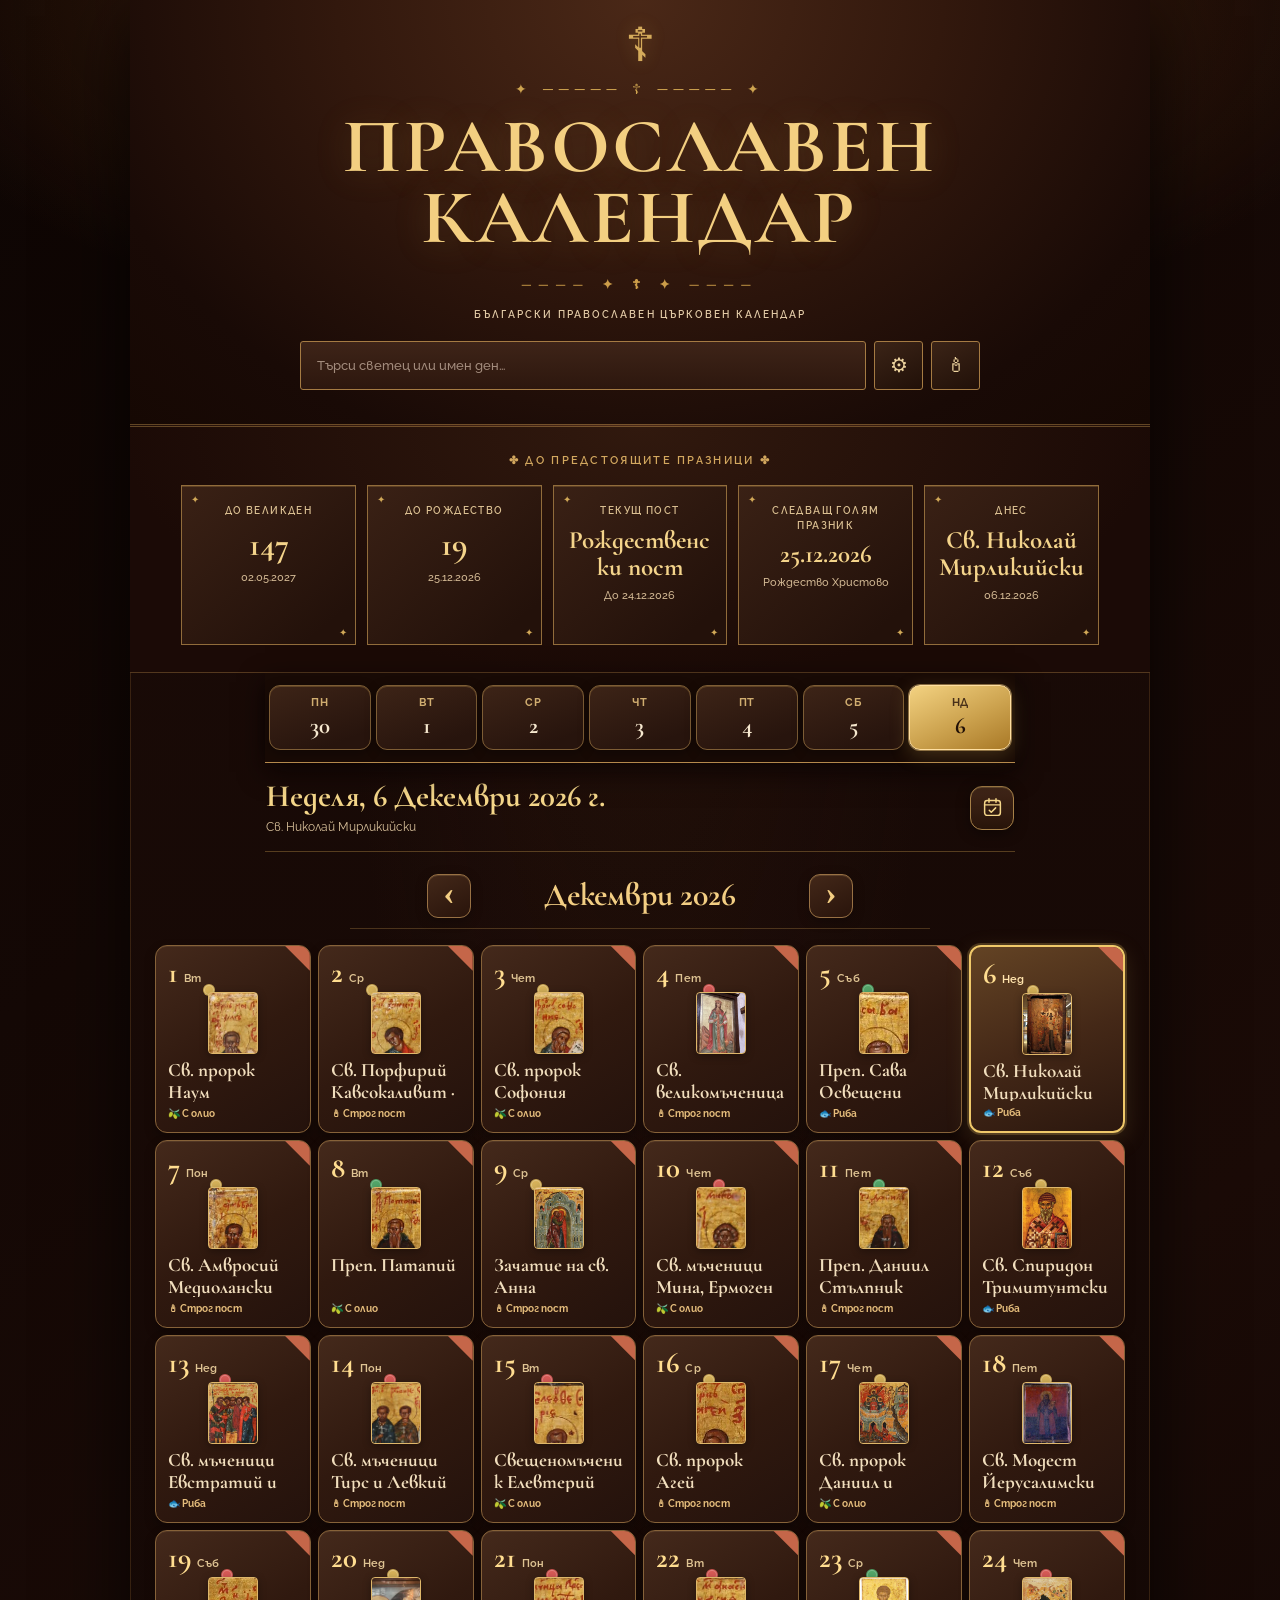
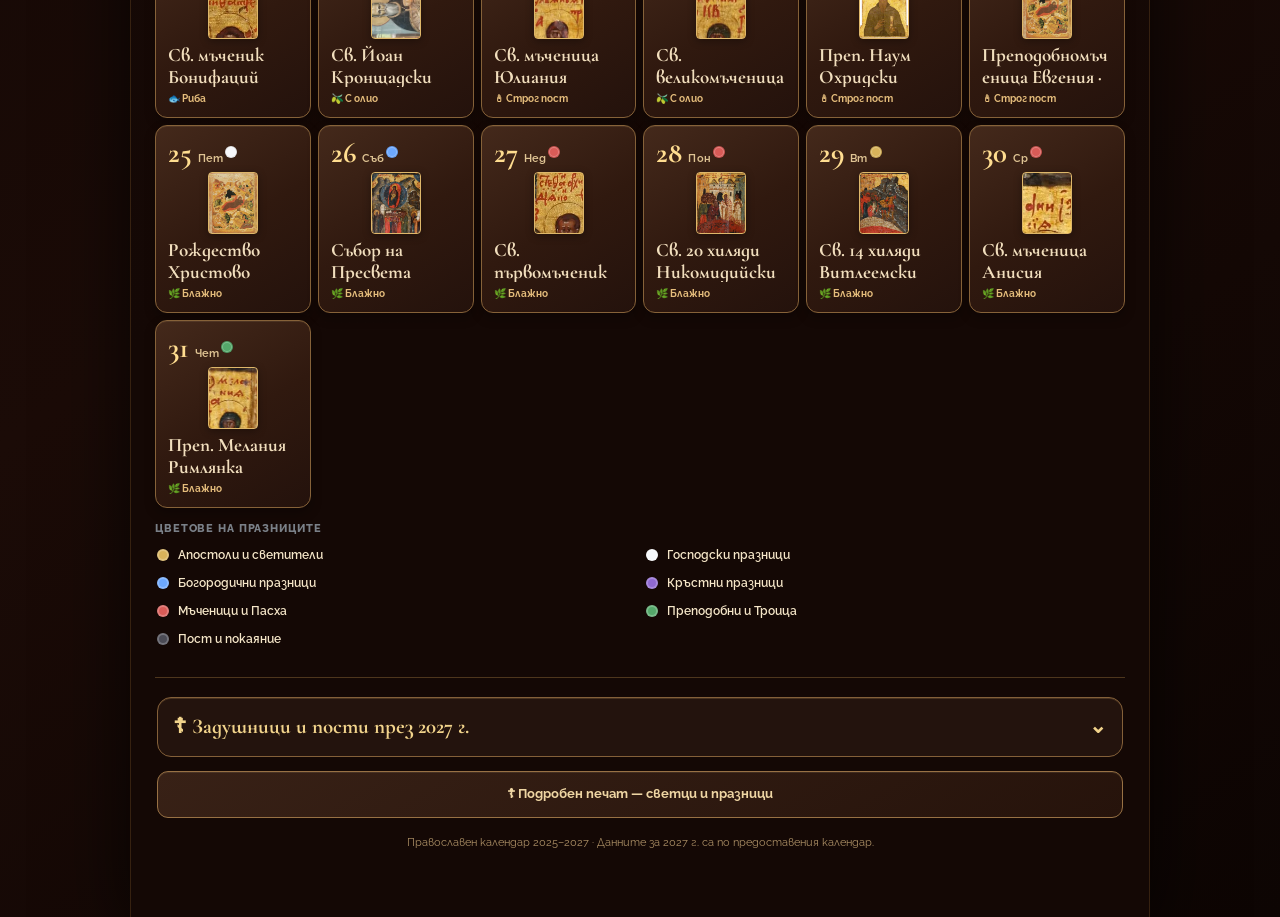
==== commit f512b994: "Fix November feast ribbon alignment and saint icon gallery on mobile; remove detail source notices" ====
--- a/index.html
+++ b/index.html
@@ -14,6 +14,7 @@
 .card-top{display:flex;align-items:center;justify-content:space-between;gap:2px;min-height:18px}.card-top b{font-size:16px;font-weight:800;line-height:1}
 .day-icon{align-self:center;width:35px;height:42px;flex:0 0 42px;display:grid;place-items:center;border:1px solid #b39b79;border-radius:4px;background:linear-gradient(160deg,#f5dd9f,#ceae62);overflow:hidden;position:relative;color:#765126;font:25px Georgia,serif}.day-icon img{position:absolute;inset:0;width:100%;height:100%;object-fit:cover;object-position:center top}.day-title{flex:1;min-height:0;color:#314568;font-size:10.4px;font-weight:700;line-height:1.23;overflow:hidden;display:-webkit-box;-webkit-box-orient:vertical;-webkit-line-clamp:3;overflow-wrap:anywhere}.fast-label{white-space:nowrap;overflow:hidden;text-overflow:ellipsis;color:#37587d;font-size:9px;font-weight:800;line-height:1.3}
 
+.major-feast-tag{font:700 9px/1.1 Raleway,Arial,sans-serif;color:#2c1a0c;background:#f3cc76;border:1px solid #fbe5a5;border-radius:5px;padding:3px 4px;white-space:nowrap}.day-card.major-feast{border-color:#f2d487!important;box-shadow:0 0 0 2px #c9a84c66,inset 0 1px #fbe5a550,0 6px 19px #0006!important}.day-card.major-feast .day-title{color:#ffe5a2!important}
 .feast-mark{display:inline-flex;align-items:center;justify-content:center;width:12px;height:12px;border-radius:999px;border:1px solid rgba(0,0,0,.08);box-shadow:0 0 0 1px rgba(255,255,255,.24) inset;flex:0 0 12px}.feast-mark.feast-gold{background:#d8b35a}.feast-mark.feast-white{background:#f7f8fb}.feast-mark.feast-blue{background:#6ca8ff}.feast-mark.feast-purple{background:#8f69d3}.feast-mark.feast-red{background:#d95b57}.feast-mark.feast-green{background:#54a86a}.feast-mark.feast-dark{background:#4b4b55}.card-top-right{display:flex;align-items:center;gap:6px}.legend{display:flex;gap:7px;flex-wrap:wrap;margin:16px 0 10px}.legend span,.legend button{font-size:10px;color:#6f7882;border-radius:20px;border:1px solid #dce2e9;padding:6px 8px;background:#fff}.legend-color{display:inline-flex;align-items:center;gap:6px}.legend-color .feast-mark{width:11px;height:11px;flex-basis:11px}.legend-title{margin:14px 0 8px;font-size:11px;font-weight:800;letter-spacing:.08em;color:#7a8088;text-transform:uppercase}.detail-meta{display:flex;flex-wrap:wrap;gap:8px;justify-content:center;margin:10px 0 0}.detail-meta .chip{display:inline-flex;align-items:center;gap:6px;padding:7px 10px;border-radius:999px;background:#fff;border:1px solid #dce2e9;color:#49525d;font-size:11px;font-weight:700}.detail-meta .chip .feast-mark{width:10px;height:10px;flex-basis:10px}.print-feast-legend{display:flex;gap:8px;flex-wrap:wrap;justify-content:center;margin-top:8px}.print-feast-legend span{display:inline-flex;align-items:center;gap:6px;font-size:11px;color:#5e6872}
 .footer-line{font-size:11px;color:#8b929a;margin:22px 0;line-height:1.5;text-align:center}
 .info-details{margin:15px 0;border:1px solid #e0e6eb;border-radius:14px;overflow:hidden;background:#fff}.info-details summary{list-style:none;padding:15px;cursor:pointer;font-weight:800;font-size:13px}.info-details summary::-webkit-details-marker{display:none}.info-details summary:after{content:'⌄';float:right}.info-details[open] summary:after{content:'⌃'}.info-details .detail-content{padding:3px 16px 16px;border-top:1px solid #e6e9ef;font-size:12px;color:#515c68;line-height:1.55}.info-details ul{padding-left:17px}.info-details li{margin:7px 0}
@@ -771,6 +772,55 @@
   border-radius:18px;
  }
 }
+
+/* November 2026: keep the major feast ribbon separate from the day number and type dot. */
+@media screen {
+ .day-card.major-feast {position:relative;padding-top:29px}
+ .day-card.major-feast .major-feast-tag {
+  position:absolute;top:5px;left:6px;right:6px;z-index:4;
+  display:flex;align-items:center;justify-content:center;box-sizing:border-box;
+  width:auto;min-height:18px;padding:2px 3px;border-radius:5px;
+  font:800 clamp(7px,1.5vw,9px)/1.15 Raleway,Arial,sans-serif;
+  color:#271608;background:#f3cc76;border:1px solid #fbe5a5;
+  box-shadow:0 2px 6px #0005;white-space:nowrap;
+ }
+ .day-card.major-feast .card-top {min-width:0;align-items:center}
+ .day-card.major-feast .card-date {min-width:0}
+ .day-card.major-feast .day-icon {margin-inline:auto}
+ .saints-icon-gallery {
+  display:grid;grid-template-columns:repeat(3,minmax(0,1fr));
+  align-items:stretch;gap:10px
+ }
+ .saints-icon-gallery a {
+  display:flex;flex-direction:column;align-items:center;
+  justify-content:flex-start;gap:7px;min-width:0;height:100%;
+  padding:9px 7px;text-align:center
+ }
+ .saints-icon-gallery img {
+  display:block;width:100%;max-width:100%;height:102px;
+  object-fit:contain;object-position:center;background:transparent;
+  margin:0 auto;flex:0 0 102px
+ }
+ .saints-icon-gallery span:not(.image-credit) {
+  display:block;width:100%;max-height:none;overflow-wrap:anywhere;
+  text-align:center;font-size:11px;line-height:1.35
+ }
+ .saints-icon-gallery .image-credit {
+  margin-top:auto;max-height:none;overflow-wrap:anywhere;text-align:center
+ }
+ .detail-icon-gallery[hidden] {display:none}
+}
+@media screen and (max-width:699px) {
+ .day-card.major-feast {padding-top:29px}
+ .day-card.major-feast .major-feast-tag {font-size:8px}
+ .saints-icon-gallery {grid-template-columns:repeat(2,minmax(0,1fr));gap:8px}
+ .saints-icon-gallery a {padding:8px 6px}
+ .saints-icon-gallery img {height:94px;flex-basis:94px}
+}
+@media screen and (max-width:355px) {
+ .day-card.major-feast .major-feast-tag {font-size:7px;left:3px;right:3px}
+ .saints-icon-gallery {grid-template-columns:repeat(2,minmax(0,1fr))}
+}
 </style></head><body>
 <main class="app" id="app">
  <header class="classic-mast" aria-label="Заглавие на православния календар">
@@ -831,10 +881,10 @@
  <p class="footer-line">Православен календар 2025–2027 · Данните за 2027 г. са по предоставения календар.</p>
  </footer>
 </main>
-<div class="shade" id="detailShade"><div class="sheet" role="dialog" aria-modal="true" aria-labelledby="detailTitle"><div class="handle"></div><div class="sheet-header"><div><h2 id="detailTitle">Светци и празници</h2><div class="sheet-date" id="detailDate"></div></div><button class="close" type="button" id="closeDetail" aria-label="Затвори">×</button></div><div id="detailIcon" class="sheet-icon">☦</div><div class="detail-meta"><div id="detailFeastType" class="chip"></div><div id="detailFast" class="sheet-fast"></div></div><p id="detailFastPeriod" class="detail-fast-period" hidden></p><p id="detailText" class="sheet-text"></p><section id="detailIconGallery" class="detail-icon-gallery" hidden aria-label="Икони на светците за деня"></section><p class="source-note">Честванията са по предоставения календар за 2027 г. При липса на надеждно свързано изображение е показан декоративен православен кръст.</p><div class="sheet-actions"><button id="prevDay" type="button">‹ Предишен ден</button><button id="nextDay" type="button">Следващ ден ›</button></div></div></div>
+<div class="shade" id="detailShade"><div class="sheet" role="dialog" aria-modal="true" aria-labelledby="detailTitle"><div class="handle"></div><div class="sheet-header"><div><h2 id="detailTitle">Светци и празници</h2><div class="sheet-date" id="detailDate"></div></div><button class="close" type="button" id="closeDetail" aria-label="Затвори">×</button></div><div id="detailIcon" class="sheet-icon">☦</div><div class="detail-meta"><div id="detailFeastType" class="chip"></div><div id="detailFast" class="sheet-fast"></div></div><p id="detailFastPeriod" class="detail-fast-period" hidden></p><p id="detailText" class="sheet-text"></p><section id="detailIconGallery" class="detail-icon-gallery" hidden aria-label="Икони на светците за деня"></section><div class="sheet-actions"><button id="prevDay" type="button">‹ Предишен ден</button><button id="nextDay" type="button">Следващ ден ›</button></div></div></div>
 <div class="shade" id="menuShade"><div class="sheet" role="dialog" aria-modal="true" aria-labelledby="menuTitle"><div class="handle"></div><div class="sheet-header"><h2 id="menuTitle">Календар и печат</h2><button class="close" type="button" id="closeMenu" aria-label="Затвори">×</button></div><label for="yearPicker" class="sheet-date">Година</label><select class="month-picker" id="yearPicker" aria-label="Избери година"></select><label for="monthPicker" class="sheet-date">Месец</label><select class="month-picker" id="monthPicker"></select><div class="month-buttons"><button id="prevMonth" type="button">‹ Предишен месец</button><button id="nextMonth" type="button">Следващ месец ›</button></div><button class="menu-button primary" id="printMonth" type="button">🖨 Печат на избрания месец — A4</button><p class="source-note">Печатът използва самостоятелно оформление. Месечният изглед е A4 хоризонтално.</p></div></div>
 <section id="printSheet" class="print-sheet" aria-label="Печат на календар"></section><section id="printDetails" class="print-details" aria-label="Подробен печат"></section><section id="printFastsSheet" class="print-fasts" aria-label="Печат на задушници и пости през 2027 г."></section>
-<script>const DATA={"2025-01-01":{"text":"Обрезание Господне · Св. Василий Велики. Имен ден: Васил, Василка, Васко, Васа. Сурвакане по български обичай.","tag":"","namedays":["Васил","Василка","Васко","Васа"],"traditions":"Сурвакане по български обичай.","note":"","title":"Обрезание Господне · Св. Василий Велики"},"2025-01-02":{"text":"Църковен ден","tag":"","namedays":[],"traditions":"","note":"","title":"Църковен ден"},"2025-01-03":{"text":"Църковен ден","tag":"","namedays":[],"traditions":"","note":"","title":"Църковен ден"},"2025-01-04":{"text":"Църковен ден","tag":"","namedays":[],"traditions":"","note":"","title":"Църковен ден"},"2025-01-05":{"text":"Предпразненство на Богоявление · Навечерие","tag":"","namedays":[],"traditions":"","note":"","title":"Предпразненство на Богоявление · Навечерие"},"2025-01-06":{"text":"Св. Богоявление (Йордановден). Имен ден: Йордан, Йорданка, Богдан, Богдана. Велик водосвет и освещаване на водите.","tag":"","namedays":["Йордан","Йорданка","Богдан","Богдана"],"traditions":"Велик водосвет и освещаване на водите.","note":"","title":"Св. Богоявление (Йордановден)"},"2025-01-07":{"text":"Събор на св. Йоан Кръстител. Имен ден: Иван, Ивана, Йоан, Йоана, Ивайло. Ивановден.","tag":"","namedays":["Иван","Ивана","Йоан","Йоана","Ивайло"],"traditions":"Ивановден.","note":"","title":"Събор на св. Йоан Кръстител"},"2025-01-08":{"text":"Църковен ден","tag":"","namedays":[],"traditions":"","note":"","title":"Църковен ден"},"2025-01-09":{"text":"Църковен ден","tag":"","namedays":[],"traditions":"","note":"","title":"Църковен ден"},"2025-01-10":{"text":"Църковен ден","tag":"","namedays":[],"traditions":"","note":"","title":"Църковен ден"},"2025-01-11":{"text":"Църковен ден","tag":"","namedays":[],"traditions":"","note":"","title":"Църковен ден"},"2025-01-12":{"text":"Църковен ден","tag":"","namedays":[],"traditions":"","note":"","title":"Църковен ден"},"2025-01-13":{"text":"Църковен ден","tag":"","namedays":[],"traditions":"","note":"","title":"Църковен ден"},"2025-01-14":{"text":"Църковен ден","tag":"","namedays":[],"traditions":"","note":"","title":"Църковен ден"},"2025-01-15":{"text":"Църковен ден","tag":"","namedays":[],"traditions":"","note":"","title":"Църковен ден"},"2025-01-16":{"text":"Църковен ден","tag":"","namedays":[],"traditions":"","note":"","title":"Църковен ден"},"2025-01-17":{"text":"Св. Антоний Велики. Имен ден: Антон, Антония, Тони, Тоня","tag":"","namedays":["Антон","Антония","Тони","Тоня"],"traditions":"","note":"","title":"Св. Антоний Велики"},"2025-01-18":{"text":"Св. Атанасий Велики. Имен ден: Атанас, Атанаска, Наско","tag":"","namedays":["Атанас","Атанаска","Наско"],"traditions":"","note":"","title":"Св. Атанасий Велики"},"2025-01-19":{"text":"Църковен ден","tag":"","namedays":[],"traditions":"","note":"","title":"Църковен ден"},"2025-01-20":{"text":"Преп. Евтимий Велики. Имен ден: Евтим, Евтимия","tag":"","namedays":["Евтим","Евтимия"],"traditions":"","note":"","title":"Преп. Евтимий Велики"},"2025-01-21":{"text":"Църковен ден","tag":"","namedays":[],"traditions":"","note":"","title":"Църковен ден"},"2025-01-22":{"text":"Църковен ден","tag":"","namedays":[],"traditions":"","note":"","title":"Църковен ден"},"2025-01-23":{"text":"Църковен ден","tag":"","namedays":[],"traditions":"","note":"","title":"Църковен ден"},"2025-01-24":{"text":"Църковен ден","tag":"","namedays":[],"traditions":"","note":"","title":"Църковен ден"},"2025-01-25":{"text":"Св. Григорий Богослов. Имен ден: Григор, Гриша","tag":"","namedays":["Григор","Гриша"],"traditions":"","note":"","title":"Св. Григорий Богослов"},"2025-01-26":{"text":"Църковен ден","tag":"","namedays":[],"traditions":"","note":"","title":"Църковен ден"},"2025-01-27":{"text":"Църковен ден","tag":"","namedays":[],"traditions":"","note":"","title":"Църковен ден"},"2025-01-28":{"text":"Църковен ден","tag":"","namedays":[],"traditions":"","note":"","title":"Църковен ден"},"2025-01-29":{"text":"Църковен ден","tag":"","namedays":[],"traditions":"","note":"","title":"Църковен ден"},"2025-01-30":{"text":"Църковен ден","tag":"","namedays":[],"traditions":"","note":"","title":"Църковен ден"},"2025-01-31":{"text":"Църковен ден","tag":"","namedays":[],"traditions":"","note":"","title":"Църковен ден"},"2025-02-01":{"text":"Църковен ден","tag":"","namedays":[],"traditions":"","note":"","title":"Църковен ден"},"2025-02-02":{"text":"Сретение Господне. Имен ден: Симеон, Симона","tag":"","namedays":["Симеон","Симона"],"traditions":"","note":"","title":"Сретение Господне"},"2025-02-03":{"text":"Църковен ден","tag":"","namedays":[],"traditions":"","note":"","title":"Църковен ден"},"2025-02-04":{"text":"Църковен ден","tag":"","namedays":[],"traditions":"","note":"","title":"Църковен ден"},"2025-02-05":{"text":"Църковен ден","tag":"","namedays":[],"traditions":"","note":"","title":"Църковен ден"},"2025-02-06":{"text":"Църковен ден","tag":"","namedays":[],"traditions":"","note":"","title":"Църковен ден"},"2025-02-07":{"text":"Църковен ден","tag":"","namedays":[],"traditions":"","note":"","title":"Църковен ден"},"2025-02-08":{"text":"Църковен ден","tag":"","namedays":[],"traditions":"","note":"","title":"Църковен ден"},"2025-02-09":{"text":"Неделя на Митаря и Фарисея","tag":"","namedays":[],"traditions":"","note":"","title":"Неделя на Митаря и Фарисея"},"2025-02-10":{"text":"Св. свещеномъченик Харалампий. Имен ден: Харалампи, Харалан, Хари","tag":"","namedays":["Харалампи","Харалан","Хари"],"traditions":"","note":"","title":"Св. свещеномъченик Харалампий"},"2025-02-11":{"text":"Църковен ден","tag":"","namedays":[],"traditions":"","note":"","title":"Църковен ден"},"2025-02-12":{"text":"Църковен ден","tag":"","namedays":[],"traditions":"","note":"","title":"Църковен ден"},"2025-02-13":{"text":"Църковен ден","tag":"","namedays":[],"traditions":"","note":"","title":"Църковен ден"},"2025-02-14":{"text":"Преп. Авксентий; св. равноапостолен Кирил Славянобългарски. Имен ден: Кирил, Кирилка","tag":"","namedays":["Кирил","Кирилка"],"traditions":"","note":"","title":"Преп. Авксентий; св. равноапостолен Кирил Славянобългарски"},"2025-02-15":{"text":"Църковен ден","tag":"","namedays":[],"traditions":"","note":"","title":"Църковен ден"},"2025-02-16":{"text":"Неделя на Блудния син","tag":"","namedays":[],"traditions":"","note":"","title":"Неделя на Блудния син"},"2025-02-17":{"text":"Църковен ден","tag":"","namedays":[],"traditions":"","note":"","title":"Църковен ден"},"2025-02-18":{"text":"Църковен ден","tag":"","namedays":[],"traditions":"","note":"","title":"Църковен ден"},"2025-02-19":{"text":"Църковен ден","tag":"","namedays":[],"traditions":"","note":"","title":"Църковен ден"},"2025-02-20":{"text":"Църковен ден","tag":"","namedays":[],"traditions":"","note":"","title":"Църковен ден"},"2025-02-21":{"text":"Църковен ден","tag":"","namedays":[],"traditions":"","note":"","title":"Църковен ден"},"2025-02-22":{"text":"Църковен ден","tag":"","namedays":[],"traditions":"","note":"","title":"Църковен ден"},"2025-02-23":{"text":"Неделя Месопустна","tag":"","namedays":[],"traditions":"","note":"","title":"Неделя Месопустна"},"2025-02-24":{"text":"Църковен ден. Без месо, но с млечни продукти и яйца; не е пълно месоядие.","tag":"","namedays":[],"traditions":"","note":"Без месо, но с млечни продукти и яйца; не е пълно месоядие.","title":"Църковен ден"},"2025-02-25":{"text":"Църковен ден. Без месо, но с млечни продукти и яйца; не е пълно месоядие.","tag":"","namedays":[],"traditions":"","note":"Без месо, но с млечни продукти и яйца; не е пълно месоядие.","title":"Църковен ден"},"2025-02-26":{"text":"Църковен ден. Без месо, но с млечни продукти и яйца; не е пълно месоядие.","tag":"","namedays":[],"traditions":"","note":"Без месо, но с млечни продукти и яйца; не е пълно месоядие.","title":"Църковен ден"},"2025-02-27":{"text":"Църковен ден. Без месо, но с млечни продукти и яйца; не е пълно месоядие.","tag":"","namedays":[],"traditions":"","note":"Без месо, но с млечни продукти и яйца; не е пълно месоядие.","title":"Църковен ден"},"2025-02-28":{"text":"Църковен ден. Без месо, но с млечни продукти и яйца; не е пълно месоядие.","tag":"","namedays":[],"traditions":"","note":"Без месо, но с млечни продукти и яйца; не е пълно месоядие.","title":"Църковен ден"},"2025-03-01":{"text":"Църковен ден. Без месо, но с млечни продукти и яйца; не е пълно месоядие.","tag":"","namedays":[],"traditions":"","note":"Без месо, но с млечни продукти и яйца; не е пълно месоядие.","title":"Църковен ден"},"2025-03-02":{"text":"Неделя Сиропустна (Прошка). Без месо, но с млечни продукти и яйца; не е пълно месоядие.","tag":"","namedays":[],"traditions":"","note":"Без месо, но с млечни продукти и яйца; не е пълно месоядие.","title":"Неделя Сиропустна (Прошка)"},"2025-03-03":{"text":"Начало на Великия пост","tag":"","namedays":[],"traditions":"","note":"","title":"Начало на Великия пост"},"2025-03-04":{"text":"Църковен ден","tag":"","namedays":[],"traditions":"","note":"","title":"Църковен ден"},"2025-03-05":{"text":"Църковен ден","tag":"","namedays":[],"traditions":"","note":"","title":"Църковен ден"},"2025-03-06":{"text":"Църковен ден","tag":"","namedays":[],"traditions":"","note":"","title":"Църковен ден"},"2025-03-07":{"text":"Църковен ден","tag":"","namedays":[],"traditions":"","note":"","title":"Църковен ден"},"2025-03-08":{"text":"Тодорова събота","tag":"","namedays":[],"traditions":"","note":"","title":"Тодорова събота"},"2025-03-09":{"text":"Св. четиридесет мъченици Севастийски","tag":"","namedays":[],"traditions":"","note":"","title":"Св. четиридесет мъченици Севастийски"},"2025-03-10":{"text":"Църковен ден","tag":"","namedays":[],"traditions":"","note":"","title":"Църковен ден"},"2025-03-11":{"text":"Църковен ден","tag":"","namedays":[],"traditions":"","note":"","title":"Църковен ден"},"2025-03-12":{"text":"Църковен ден","tag":"","namedays":[],"traditions":"","note":"","title":"Църковен ден"},"2025-03-13":{"text":"Църковен ден","tag":"","namedays":[],"traditions":"","note":"","title":"Църковен ден"},"2025-03-14":{"text":"Църковен ден","tag":"","namedays":[],"traditions":"","note":"","title":"Църковен ден"},"2025-03-15":{"text":"Църковен ден","tag":"","namedays":[],"traditions":"","note":"","title":"Църковен ден"},"2025-03-16":{"text":"Църковен ден","tag":"","namedays":[],"traditions":"","note":"","title":"Църковен ден"},"2025-03-17":{"text":"Църковен ден","tag":"","namedays":[],"traditions":"","note":"","title":"Църковен ден"},"2025-03-18":{"text":"Църковен ден","tag":"","namedays":[],"traditions":"","note":"","title":"Църковен ден"},"2025-03-19":{"text":"Църковен ден","tag":"","namedays":[],"traditions":"","note":"","title":"Църковен ден"},"2025-03-20":{"text":"Църковен ден","tag":"","namedays":[],"traditions":"","note":"","title":"Църковен ден"},"2025-03-21":{"text":"Църковен ден","tag":"","namedays":[],"traditions":"","note":"","title":"Църковен ден"},"2025-03-22":{"text":"Църковен ден","tag":"","namedays":[],"traditions":"","note":"","title":"Църковен ден"},"2025-03-23":{"text":"Църковен ден","tag":"","namedays":[],"traditions":"","note":"","title":"Църковен ден"},"2025-03-24":{"text":"Църковен ден","tag":"","namedays":[],"traditions":"","note":"","title":"Църковен ден"},"2025-03-25":{"text":"Благовещение Богородично. Имен ден: Благовест, Благовеста, Блага. Благовец.","tag":"","namedays":["Благовест","Благовеста","Блага"],"traditions":"Благовец.","note":"","title":"Благовещение Богородично"},"2025-03-26":{"text":"Църковен ден","tag":"","namedays":[],"traditions":"","note":"","title":"Църковен ден"},"2025-03-27":{"text":"Църковен ден","tag":"","namedays":[],"traditions":"","note":"","title":"Църковен ден"},"2025-03-28":{"text":"Църковен ден","tag":"","namedays":[],"traditions":"","note":"","title":"Църковен ден"},"2025-03-29":{"text":"Църковен ден","tag":"","namedays":[],"traditions":"","note":"","title":"Църковен ден"},"2025-03-30":{"text":"Църковен ден","tag":"","namedays":[],"traditions":"","note":"","title":"Църковен ден"},"2025-03-31":{"text":"Църковен ден","tag":"","namedays":[],"traditions":"","note":"","title":"Църковен ден"},"2025-04-01":{"text":"Църковен ден","tag":"","namedays":[],"traditions":"","note":"","title":"Църковен ден"},"2025-04-02":{"text":"Църковен ден","tag":"","namedays":[],"traditions":"","note":"","title":"Църковен ден"},"2025-04-03":{"text":"Църковен ден","tag":"","namedays":[],"traditions":"","note":"","title":"Църковен ден"},"2025-04-04":{"text":"Църковен ден","tag":"","namedays":[],"traditions":"","note":"","title":"Църковен ден"},"2025-04-05":{"text":"Църковен ден","tag":"","namedays":[],"traditions":"","note":"","title":"Църковен ден"},"2025-04-06":{"text":"Църковен ден","tag":"","namedays":[],"traditions":"","note":"","title":"Църковен ден"},"2025-04-07":{"text":"Църковен ден","tag":"","namedays":[],"traditions":"","note":"","title":"Църковен ден"},"2025-04-08":{"text":"Църковен ден","tag":"","namedays":[],"traditions":"","note":"","title":"Църковен ден"},"2025-04-09":{"text":"Църковен ден","tag":"","namedays":[],"traditions":"","note":"","title":"Църковен ден"},"2025-04-10":{"text":"Църковен ден","tag":"","namedays":[],"traditions":"","note":"","title":"Църковен ден"},"2025-04-11":{"text":"Църковен ден","tag":"","namedays":[],"traditions":"","note":"","title":"Църковен ден"},"2025-04-12":{"text":"Лазарова събота","tag":"","namedays":[],"traditions":"","note":"","title":"Лазарова събота"},"2025-04-13":{"text":"Вход Господен в Йерусалим (Цветница)","tag":"","namedays":[],"traditions":"","note":"","title":"Вход Господен в Йерусалим (Цветница)"},"2025-04-14":{"text":"Велики понеделник","tag":"","namedays":[],"traditions":"","note":"","title":"Велики понеделник"},"2025-04-15":{"text":"Велики вторник","tag":"","namedays":[],"traditions":"","note":"","title":"Велики вторник"},"2025-04-16":{"text":"Велика сряда","tag":"","namedays":[],"traditions":"","note":"","title":"Велика сряда"},"2025-04-17":{"text":"Велики четвъртък","tag":"","namedays":[],"traditions":"","note":"","title":"Велики четвъртък"},"2025-04-18":{"text":"Велики петък","tag":"","namedays":[],"traditions":"","note":"","title":"Велики петък"},"2025-04-19":{"text":"Велика събота","tag":"","namedays":[],"traditions":"","note":"","title":"Велика събота"},"2025-04-20":{"text":"Възкресение Христово (Великден)","tag":"","namedays":[],"traditions":"","note":"","title":"Възкресение Христово (Великден)"},"2025-04-21":{"text":"Църковен ден","tag":"","namedays":[],"traditions":"","note":"","title":"Църковен ден"},"2025-04-22":{"text":"Църковен ден","tag":"","namedays":[],"traditions":"","note":"","title":"Църковен ден"},"2025-04-23":{"text":"Църковен ден","tag":"","namedays":[],"traditions":"","note":"","title":"Църковен ден"},"2025-04-24":{"text":"Църковен ден","tag":"","namedays":[],"traditions":"","note":"","title":"Църковен ден"},"2025-04-25":{"text":"Църковен ден","tag":"","namedays":[],"traditions":"","note":"","title":"Църковен ден"},"2025-04-26":{"text":"Църковен ден","tag":"","namedays":[],"traditions":"","note":"","title":"Църковен ден"},"2025-04-27":{"text":"Църковен ден","tag":"","namedays":[],"traditions":"","note":"","title":"Църковен ден"},"2025-04-28":{"text":"Църковен ден","tag":"","namedays":[],"traditions":"","note":"","title":"Църковен ден"},"2025-04-29":{"text":"Църковен ден","tag":"","namedays":[],"traditions":"","note":"","title":"Църковен ден"},"2025-04-30":{"text":"Църковен ден","tag":"","namedays":[],"traditions":"","note":"","title":"Църковен ден"},"2025-05-01":{"text":"Църковен ден","tag":"","namedays":[],"traditions":"","note":"","title":"Църковен ден"},"2025-05-02":{"text":"Св. цар Борис-Михаил Покръстител. Имен ден: Борис, Борислав, Борислава","tag":"","namedays":["Борис","Борислав","Борислава"],"traditions":"","note":"","title":"Св. цар Борис-Михаил Покръстител"},"2025-05-03":{"text":"Църковен ден","tag":"","namedays":[],"traditions":"","note":"","title":"Църковен ден"},"2025-05-04":{"text":"Църковен ден","tag":"","namedays":[],"traditions":"","note":"","title":"Църковен ден"},"2025-05-05":{"text":"Църковен ден","tag":"","namedays":[],"traditions":"","note":"","title":"Църковен ден"},"2025-05-06":{"text":"Св. великомъченик Георги Победоносец (Гергьовден). Имен ден: Георги, Георгина, Гошо, Жоро. Празнична трапеза, традиционно агне, зеленина.","tag":"","namedays":["Георги","Георгина","Гошо","Жоро"],"traditions":"Празнична трапеза, традиционно агне, зеленина.","note":"","title":"Св. великомъченик Георги Победоносец (Гергьовден)"},"2025-05-07":{"text":"Църковен ден","tag":"","namedays":[],"traditions":"","note":"","title":"Църковен ден"},"2025-05-08":{"text":"Църковен ден","tag":"","namedays":[],"traditions":"","note":"","title":"Църковен ден"},"2025-05-09":{"text":"Църковен ден","tag":"","namedays":[],"traditions":"","note":"","title":"Църковен ден"},"2025-05-10":{"text":"Църковен ден","tag":"","namedays":[],"traditions":"","note":"","title":"Църковен ден"},"2025-05-11":{"text":"Св. равноапостолни Кирил и Методий. Имен ден: Кирил, Методи, Кирилка","tag":"","namedays":["Кирил","Методи","Кирилка"],"traditions":"","note":"","title":"Св. равноапостолни Кирил и Методий"},"2025-05-12":{"text":"Църковен ден","tag":"","namedays":[],"traditions":"","note":"","title":"Църковен ден"},"2025-05-13":{"text":"Църковен ден","tag":"","namedays":[],"traditions":"","note":"","title":"Църковен ден"},"2025-05-14":{"text":"Църковен ден","tag":"","namedays":[],"traditions":"","note":"","title":"Църковен ден"},"2025-05-15":{"text":"Църковен ден","tag":"","namedays":[],"traditions":"","note":"","title":"Църковен ден"},"2025-05-16":{"text":"Църковен ден","tag":"","namedays":[],"traditions":"","note":"","title":"Църковен ден"},"2025-05-17":{"text":"Църковен ден","tag":"","namedays":[],"traditions":"","note":"","title":"Църковен ден"},"2025-05-18":{"text":"Църковен ден","tag":"","namedays":[],"traditions":"","note":"","title":"Църковен ден"},"2025-05-19":{"text":"Църковен ден","tag":"","namedays":[],"traditions":"","note":"","title":"Църковен ден"},"2025-05-20":{"text":"Църковен ден","tag":"","namedays":[],"traditions":"","note":"","title":"Църковен ден"},"2025-05-21":{"text":"Св. Константин и св. Елена. Имен ден: Константин, Костадин, Елена, Нели","tag":"","namedays":["Константин","Костадин","Елена","Нели"],"traditions":"","note":"","title":"Св. Константин и св. Елена"},"2025-05-22":{"text":"Църковен ден","tag":"","namedays":[],"traditions":"","note":"","title":"Църковен ден"},"2025-05-23":{"text":"Църковен ден","tag":"","namedays":[],"traditions":"","note":"","title":"Църковен ден"},"2025-05-24":{"text":"Църковен ден","tag":"","namedays":[],"traditions":"","note":"","title":"Църковен ден"},"2025-05-25":{"text":"Църковен ден","tag":"","namedays":[],"traditions":"","note":"","title":"Църковен ден"},"2025-05-26":{"text":"Църковен ден","tag":"","namedays":[],"traditions":"","note":"","title":"Църковен ден"},"2025-05-27":{"text":"Църковен ден","tag":"","namedays":[],"traditions":"","note":"","title":"Църковен ден"},"2025-05-28":{"text":"Църковен ден","tag":"","namedays":[],"traditions":"","note":"","title":"Църковен ден"},"2025-05-29":{"text":"Възнесение Господне (Спасовден)","tag":"","namedays":[],"traditions":"","note":"","title":"Възнесение Господне (Спасовден)"},"2025-05-30":{"text":"Църковен ден","tag":"","namedays":[],"traditions":"","note":"","title":"Църковен ден"},"2025-05-31":{"text":"Църковен ден","tag":"","namedays":[],"traditions":"","note":"","title":"Църковен ден"},"2025-06-01":{"text":"Църковен ден","tag":"","namedays":[],"traditions":"","note":"","title":"Църковен ден"},"2025-06-02":{"text":"Църковен ден","tag":"","namedays":[],"traditions":"","note":"","title":"Църковен ден"},"2025-06-03":{"text":"Църковен ден","tag":"","namedays":[],"traditions":"","note":"","title":"Църковен ден"},"2025-06-04":{"text":"Църковен ден","tag":"","namedays":[],"traditions":"","note":"","title":"Църковен ден"},"2025-06-05":{"text":"Църковен ден","tag":"","namedays":[],"traditions":"","note":"","title":"Църковен ден"},"2025-06-06":{"text":"Църковен ден","tag":"","namedays":[],"traditions":"","note":"","title":"Църковен ден"},"2025-06-07":{"text":"Църковен ден","tag":"","namedays":[],"traditions":"","note":"","title":"Църковен ден"},"2025-06-08":{"text":"Петдесетница (Св. Троица)","tag":"","namedays":[],"traditions":"","note":"","title":"Петдесетница (Св. Троица)"},"2025-06-09":{"text":"Свети Дух","tag":"","namedays":[],"traditions":"","note":"","title":"Свети Дух"},"2025-06-10":{"text":"Църковен ден","tag":"","namedays":[],"traditions":"","note":"","title":"Църковен ден"},"2025-06-11":{"text":"Църковен ден","tag":"","namedays":[],"traditions":"","note":"","title":"Църковен ден"},"2025-06-12":{"text":"Църковен ден","tag":"","namedays":[],"traditions":"","note":"","title":"Църковен ден"},"2025-06-13":{"text":"Църковен ден","tag":"","namedays":[],"traditions":"","note":"","title":"Църковен ден"},"2025-06-14":{"text":"Църковен ден","tag":"","namedays":[],"traditions":"","note":"","title":"Църковен ден"},"2025-06-15":{"text":"Неделя на Всички светии","tag":"","namedays":[],"traditions":"","note":"","title":"Неделя на Всички светии"},"2025-06-16":{"text":"Църковен ден","tag":"","namedays":[],"traditions":"","note":"","title":"Църковен ден"},"2025-06-17":{"text":"Църковен ден","tag":"","namedays":[],"traditions":"","note":"","title":"Църковен ден"},"2025-06-18":{"text":"Църковен ден","tag":"","namedays":[],"traditions":"","note":"","title":"Църковен ден"},"2025-06-19":{"text":"Църковен ден","tag":"","namedays":[],"traditions":"","note":"","title":"Църковен ден"},"2025-06-20":{"text":"Църковен ден","tag":"","namedays":[],"traditions":"","note":"","title":"Църковен ден"},"2025-06-21":{"text":"Църковен ден","tag":"","namedays":[],"traditions":"","note":"","title":"Църковен ден"},"2025-06-22":{"text":"Църковен ден","tag":"","namedays":[],"traditions":"","note":"","title":"Църковен ден"},"2025-06-23":{"text":"Църковен ден","tag":"","namedays":[],"traditions":"","note":"","title":"Църковен ден"},"2025-06-24":{"text":"Рождество на св. Йоан Кръстител (Еньовден). Имен ден: Еньо, Еня, Яни. Еньовденски обичаи с билки.","tag":"","namedays":["Еньо","Еня","Яни"],"traditions":"Еньовденски обичаи с билки.","note":"","title":"Рождество на св. Йоан Кръстител (Еньовден)"},"2025-06-25":{"text":"Църковен ден","tag":"","namedays":[],"traditions":"","note":"","title":"Църковен ден"},"2025-06-26":{"text":"Църковен ден","tag":"","namedays":[],"traditions":"","note":"","title":"Църковен ден"},"2025-06-27":{"text":"Църковен ден","tag":"","namedays":[],"traditions":"","note":"","title":"Църковен ден"},"2025-06-28":{"text":"Църковен ден","tag":"","namedays":[],"traditions":"","note":"","title":"Църковен ден"},"2025-06-29":{"text":"Св. апостоли Петър и Павел. Имен ден: Петър, Павел, Петра, Павлина. Петровден.","tag":"","namedays":["Петър","Павел","Петра","Павлина"],"traditions":"Петровден.","note":"","title":"Св. апостоли Петър и Павел"},"2025-06-30":{"text":"Църковен ден","tag":"","namedays":[],"traditions":"","note":"","title":"Църковен ден"},"2025-07-01":{"text":"Църковен ден","tag":"","namedays":[],"traditions":"","note":"","title":"Църковен ден"},"2025-07-02":{"text":"Църковен ден","tag":"","namedays":[],"traditions":"","note":"","title":"Църковен ден"},"2025-07-03":{"text":"Църковен ден","tag":"","namedays":[],"traditions":"","note":"","title":"Църковен ден"},"2025-07-04":{"text":"Църковен ден","tag":"","namedays":[],"traditions":"","note":"","title":"Църковен ден"},"2025-07-05":{"text":"Църковен ден","tag":"","namedays":[],"traditions":"","note":"","title":"Църковен ден"},"2025-07-06":{"text":"Църковен ден","tag":"","namedays":[],"traditions":"","note":"","title":"Църковен ден"},"2025-07-07":{"text":"Църковен ден","tag":"","namedays":[],"traditions":"","note":"","title":"Църковен ден"},"2025-07-08":{"text":"Църковен ден","tag":"","namedays":[],"traditions":"","note":"","title":"Църковен ден"},"2025-07-09":{"text":"Църковен ден","tag":"","namedays":[],"traditions":"","note":"","title":"Църковен ден"},"2025-07-10":{"text":"Църковен ден","tag":"","namedays":[],"traditions":"","note":"","title":"Църковен ден"},"2025-07-11":{"text":"Църковен ден","tag":"","namedays":[],"traditions":"","note":"","title":"Църковен ден"},"2025-07-12":{"text":"Църковен ден","tag":"","namedays":[],"traditions":"","note":"","title":"Църковен ден"},"2025-07-13":{"text":"Църковен ден","tag":"","namedays":[],"traditions":"","note":"","title":"Църковен ден"},"2025-07-14":{"text":"Църковен ден","tag":"","namedays":[],"traditions":"","note":"","title":"Църковен ден"},"2025-07-15":{"text":"Църковен ден","tag":"","namedays":[],"traditions":"","note":"","title":"Църковен ден"},"2025-07-16":{"text":"Църковен ден","tag":"","namedays":[],"traditions":"","note":"","title":"Църковен ден"},"2025-07-17":{"text":"Църковен ден","tag":"","namedays":[],"traditions":"","note":"","title":"Църковен ден"},"2025-07-18":{"text":"Църковен ден","tag":"","namedays":[],"traditions":"","note":"","title":"Църковен ден"},"2025-07-19":{"text":"Църковен ден","tag":"","namedays":[],"traditions":"","note":"","title":"Църковен ден"},"2025-07-20":{"text":"Св. пророк Илия (Илинден). Имен ден: Илия, Илияна, Илка","tag":"","namedays":["Илия","Илияна","Илка"],"traditions":"","note":"","title":"Св. пророк Илия (Илинден)"},"2025-07-21":{"text":"Църковен ден","tag":"","namedays":[],"traditions":"","note":"","title":"Църковен ден"},"2025-07-22":{"text":"Църковен ден","tag":"","namedays":[],"traditions":"","note":"","title":"Църковен ден"},"2025-07-23":{"text":"Църковен ден","tag":"","namedays":[],"traditions":"","note":"","title":"Църковен ден"},"2025-07-24":{"text":"Църковен ден","tag":"","namedays":[],"traditions":"","note":"","title":"Църковен ден"},"2025-07-25":{"text":"Църковен ден","tag":"","namedays":[],"traditions":"","note":"","title":"Църковен ден"},"2025-07-26":{"text":"Църковен ден","tag":"","namedays":[],"traditions":"","note":"","title":"Църковен ден"},"2025-07-27":{"text":"Църковен ден","tag":"","namedays":[],"traditions":"","note":"","title":"Църковен ден"},"2025-07-28":{"text":"Църковен ден","tag":"","namedays":[],"traditions":"","note":"","title":"Църковен ден"},"2025-07-29":{"text":"Църковен ден","tag":"","namedays":[],"traditions":"","note":"","title":"Църковен ден"},"2025-07-30":{"text":"Църковен ден","tag":"","namedays":[],"traditions":"","note":"","title":"Църковен ден"},"2025-07-31":{"text":"Църковен ден","tag":"","namedays":[],"traditions":"","note":"","title":"Църковен ден"},"2025-08-01":{"text":"Църковен ден","tag":"","namedays":[],"traditions":"","note":"","title":"Църковен ден"},"2025-08-02":{"text":"Църковен ден","tag":"","namedays":[],"traditions":"","note":"","title":"Църковен ден"},"2025-08-03":{"text":"Църковен ден","tag":"","namedays":[],"traditions":"","note":"","title":"Църковен ден"},"2025-08-04":{"text":"Църковен ден","tag":"","namedays":[],"traditions":"","note":"","title":"Църковен ден"},"2025-08-05":{"text":"Църковен ден","tag":"","namedays":[],"traditions":"","note":"","title":"Църковен ден"},"2025-08-06":{"text":"Преображение Господне. Освещаване на грозде и плодове.","tag":"","namedays":[],"traditions":"Освещаване на грозде и плодове.","note":"","title":"Преображение Господне"},"2025-08-07":{"text":"Църковен ден","tag":"","namedays":[],"traditions":"","note":"","title":"Църковен ден"},"2025-08-08":{"text":"Църковен ден","tag":"","namedays":[],"traditions":"","note":"","title":"Църковен ден"},"2025-08-09":{"text":"Църковен ден","tag":"","namedays":[],"traditions":"","note":"","title":"Църковен ден"},"2025-08-10":{"text":"Църковен ден","tag":"","namedays":[],"traditions":"","note":"","title":"Църковен ден"},"2025-08-11":{"text":"Църковен ден","tag":"","namedays":[],"traditions":"","note":"","title":"Църковен ден"},"2025-08-12":{"text":"Църковен ден","tag":"","namedays":[],"traditions":"","note":"","title":"Църковен ден"},"2025-08-13":{"text":"Църковен ден","tag":"","namedays":[],"traditions":"","note":"","title":"Църковен ден"},"2025-08-14":{"text":"Църковен ден","tag":"","namedays":[],"traditions":"","note":"","title":"Църковен ден"},"2025-08-15":{"text":"Успение на Пресвета Богородица. Имен ден: Мария, Марийка, Марина. Голяма Богородица.","tag":"","namedays":["Мария","Марийка","Марина"],"traditions":"Голяма Богородица.","note":"","title":"Успение на Пресвета Богородица"},"2025-08-16":{"text":"Църковен ден","tag":"","namedays":[],"traditions":"","note":"","title":"Църковен ден"},"2025-08-17":{"text":"Църковен ден","tag":"","namedays":[],"traditions":"","note":"","title":"Църковен ден"},"2025-08-18":{"text":"Църковен ден","tag":"","namedays":[],"traditions":"","note":"","title":"Църковен ден"},"2025-08-19":{"text":"Църковен ден","tag":"","namedays":[],"traditions":"","note":"","title":"Църковен ден"},"2025-08-20":{"text":"Църковен ден","tag":"","namedays":[],"traditions":"","note":"","title":"Църковен ден"},"2025-08-21":{"text":"Църковен ден","tag":"","namedays":[],"traditions":"","note":"","title":"Църковен ден"},"2025-08-22":{"text":"Църковен ден","tag":"","namedays":[],"traditions":"","note":"","title":"Църковен ден"},"2025-08-23":{"text":"Църковен ден","tag":"","namedays":[],"traditions":"","note":"","title":"Църковен ден"},"2025-08-24":{"text":"Църковен ден","tag":"","namedays":[],"traditions":"","note":"","title":"Църковен ден"},"2025-08-25":{"text":"Църковен ден","tag":"","namedays":[],"traditions":"","note":"","title":"Църковен ден"},"2025-08-26":{"text":"Църковен ден","tag":"","namedays":[],"traditions":"","note":"","title":"Църковен ден"},"2025-08-27":{"text":"Църковен ден","tag":"","namedays":[],"traditions":"","note":"","title":"Църковен ден"},"2025-08-28":{"text":"Църковен ден","tag":"","namedays":[],"traditions":"","note":"","title":"Църковен ден"},"2025-08-29":{"text":"Отсичане главата на св. Йоан Кръстител. Строг пост.","tag":"","namedays":[],"traditions":"Строг пост.","note":"","title":"Отсичане главата на св. Йоан Кръстител"},"2025-08-30":{"text":"Църковен ден","tag":"","namedays":[],"traditions":"","note":"","title":"Църковен ден"},"2025-08-31":{"text":"Църковен ден","tag":"","namedays":[],"traditions":"","note":"","title":"Църковен ден"},"2025-09-01":{"text":"Начало на Индикта (Църковна нова година) · Преп. Симеон Стълпник","tag":"","namedays":[],"traditions":"","note":"","title":"Начало на Индикта (Църковна нова година) · Преп. Симеон Стълпник"},"2025-09-02":{"text":"Църковен ден","tag":"","namedays":[],"traditions":"","note":"","title":"Църковен ден"},"2025-09-03":{"text":"Църковен ден","tag":"","namedays":[],"traditions":"","note":"","title":"Църковен ден"},"2025-09-04":{"text":"Църковен ден","tag":"","namedays":[],"traditions":"","note":"","title":"Църковен ден"},"2025-09-05":{"text":"Църковен ден","tag":"","namedays":[],"traditions":"","note":"","title":"Църковен ден"},"2025-09-06":{"text":"Църковен ден","tag":"","namedays":[],"traditions":"","note":"","title":"Църковен ден"},"2025-09-07":{"text":"Църковен ден","tag":"","namedays":[],"traditions":"","note":"","title":"Църковен ден"},"2025-09-08":{"text":"Рождество на Пресвета Богородица. Имен ден: Мария, Мариана. Малка Богородица.","tag":"","namedays":["Мария","Мариана"],"traditions":"Малка Богородица.","note":"","title":"Рождество на Пресвета Богородица"},"2025-09-09":{"text":"Църковен ден","tag":"","namedays":[],"traditions":"","note":"","title":"Църковен ден"},"2025-09-10":{"text":"Църковен ден","tag":"","namedays":[],"traditions":"","note":"","title":"Църковен ден"},"2025-09-11":{"text":"Църковен ден","tag":"","namedays":[],"traditions":"","note":"","title":"Църковен ден"},"2025-09-12":{"text":"Църковен ден","tag":"","namedays":[],"traditions":"","note":"","title":"Църковен ден"},"2025-09-13":{"text":"Църковен ден","tag":"","namedays":[],"traditions":"","note":"","title":"Църковен ден"},"2025-09-14":{"text":"Въздвижение на Честния Кръст Господен. Кръстовден — строг пост.","tag":"","namedays":[],"traditions":"Кръстовден — строг пост.","note":"","title":"Въздвижение на Честния Кръст Господен"},"2025-09-15":{"text":"Църковен ден","tag":"","namedays":[],"traditions":"","note":"","title":"Църковен ден"},"2025-09-16":{"text":"Църковен ден","tag":"","namedays":[],"traditions":"","note":"","title":"Църковен ден"},"2025-09-17":{"text":"Църковен ден","tag":"","namedays":[],"traditions":"","note":"","title":"Църковен ден"},"2025-09-18":{"text":"Църковен ден","tag":"","namedays":[],"traditions":"","note":"","title":"Църковен ден"},"2025-09-19":{"text":"Църковен ден","tag":"","namedays":[],"traditions":"","note":"","title":"Църковен ден"},"2025-09-20":{"text":"Църковен ден","tag":"","namedays":[],"traditions":"","note":"","title":"Църковен ден"},"2025-09-21":{"text":"Църковен ден","tag":"","namedays":[],"traditions":"","note":"","title":"Църковен ден"},"2025-09-22":{"text":"Църковен ден","tag":"","namedays":[],"traditions":"","note":"","title":"Църковен ден"},"2025-09-23":{"text":"Църковен ден","tag":"","namedays":[],"traditions":"","note":"","title":"Църковен ден"},"2025-09-24":{"text":"Църковен ден","tag":"","namedays":[],"traditions":"","note":"","title":"Църковен ден"},"2025-09-25":{"text":"Църковен ден","tag":"","namedays":[],"traditions":"","note":"","title":"Църковен ден"},"2025-09-26":{"text":"Църковен ден","tag":"","namedays":[],"traditions":"","note":"","title":"Църковен ден"},"2025-09-27":{"text":"Църковен ден","tag":"","namedays":[],"traditions":"","note":"","title":"Църковен ден"},"2025-09-28":{"text":"Църковен ден","tag":"","namedays":[],"traditions":"","note":"","title":"Църковен ден"},"2025-09-29":{"text":"Църковен ден","tag":"","namedays":[],"traditions":"","note":"","title":"Църковен ден"},"2025-09-30":{"text":"Църковен ден","tag":"","namedays":[],"traditions":"","note":"","title":"Църковен ден"},"2025-10-01":{"text":"Покров на Пресвета Богородица","tag":"","namedays":[],"traditions":"","note":"","title":"Покров на Пресвета Богородица"},"2025-10-02":{"text":"Църковен ден","tag":"","namedays":[],"traditions":"","note":"","title":"Църковен ден"},"2025-10-03":{"text":"Църковен ден","tag":"","namedays":[],"traditions":"","note":"","title":"Църковен ден"},"2025-10-04":{"text":"Църковен ден","tag":"","namedays":[],"traditions":"","note":"","title":"Църковен ден"},"2025-10-05":{"text":"Църковен ден","tag":"","namedays":[],"traditions":"","note":"","title":"Църковен ден"},"2025-10-06":{"text":"Църковен ден","tag":"","namedays":[],"traditions":"","note":"","title":"Църковен ден"},"2025-10-07":{"text":"Църковен ден","tag":"","namedays":[],"traditions":"","note":"","title":"Църковен ден"},"2025-10-08":{"text":"Църковен ден","tag":"","namedays":[],"traditions":"","note":"","title":"Църковен ден"},"2025-10-09":{"text":"Църковен ден","tag":"","namedays":[],"traditions":"","note":"","title":"Църковен ден"},"2025-10-10":{"text":"Църковен ден","tag":"","namedays":[],"traditions":"","note":"","title":"Църковен ден"},"2025-10-11":{"text":"Църковен ден","tag":"","namedays":[],"traditions":"","note":"","title":"Църковен ден"},"2025-10-12":{"text":"Църковен ден","tag":"","namedays":[],"traditions":"","note":"","title":"Църковен ден"},"2025-10-13":{"text":"Църковен ден","tag":"","namedays":[],"traditions":"","note":"","title":"Църковен ден"},"2025-10-14":{"text":"Преп. Параскева-Петка Търновска. Имен ден: Петя, Петка, Параскева","tag":"","namedays":["Петя","Петка","Параскева"],"traditions":"","note":"","title":"Преп. Параскева-Петка Търновска"},"2025-10-15":{"text":"Църковен ден","tag":"","namedays":[],"traditions":"","note":"","title":"Църковен ден"},"2025-10-16":{"text":"Църковен ден","tag":"","namedays":[],"traditions":"","note":"","title":"Църковен ден"},"2025-10-17":{"text":"Църковен ден","tag":"","namedays":[],"traditions":"","note":"","title":"Църковен ден"},"2025-10-18":{"text":"Св. апостол и евангелист Лука. Имен ден: Лука","tag":"","namedays":["Лука"],"traditions":"","note":"","title":"Св. апостол и евангелист Лука"},"2025-10-19":{"text":"Църковен ден","tag":"","namedays":[],"traditions":"","note":"","title":"Църковен ден"},"2025-10-20":{"text":"Църковен ден","tag":"","namedays":[],"traditions":"","note":"","title":"Църковен ден"},"2025-10-21":{"text":"Църковен ден","tag":"","namedays":[],"traditions":"","note":"","title":"Църковен ден"},"2025-10-22":{"text":"Църковен ден","tag":"","namedays":[],"traditions":"","note":"","title":"Църковен ден"},"2025-10-23":{"text":"Църковен ден","tag":"","namedays":[],"traditions":"","note":"","title":"Църковен ден"},"2025-10-24":{"text":"Църковен ден","tag":"","namedays":[],"traditions":"","note":"","title":"Църковен ден"},"2025-10-25":{"text":"Църковен ден","tag":"","namedays":[],"traditions":"","note":"","title":"Църковен ден"},"2025-10-26":{"text":"Св. великомъченик Димитър Солунски. Имен ден: Димитър, Митко, Митьо, Димитрина. Димитровден.","tag":"","namedays":["Димитър","Митко","Митьо","Димитрина"],"traditions":"Димитровден.","note":"","title":"Св. великомъченик Димитър Солунски"},"2025-10-27":{"text":"Църковен ден","tag":"","namedays":[],"traditions":"","note":"","title":"Църковен ден"},"2025-10-28":{"text":"Църковен ден","tag":"","namedays":[],"traditions":"","note":"","title":"Църковен ден"},"2025-10-29":{"text":"Църковен ден","tag":"","namedays":[],"traditions":"","note":"","title":"Църковен ден"},"2025-10-30":{"text":"Църковен ден","tag":"","namedays":[],"traditions":"","note":"","title":"Църковен ден"},"2025-10-31":{"text":"Църковен ден","tag":"","namedays":[],"traditions":"","note":"","title":"Църковен ден"},"2025-11-01":{"text":"Св. безсребреници Козма и Дамян. Имен ден: Козма, Дамян","tag":"","namedays":["Козма","Дамян"],"traditions":"","note":"","title":"Св. безсребреници Козма и Дамян"},"2025-11-02":{"text":"Църковен ден","tag":"","namedays":[],"traditions":"","note":"","title":"Църковен ден"},"2025-11-03":{"text":"Църковен ден","tag":"","namedays":[],"traditions":"","note":"","title":"Църковен ден"},"2025-11-04":{"text":"Църковен ден","tag":"","namedays":[],"traditions":"","note":"","title":"Църковен ден"},"2025-11-05":{"text":"Църковен ден","tag":"","namedays":[],"traditions":"","note":"","title":"Църковен ден"},"2025-11-06":{"text":"Църковен ден","tag":"","namedays":[],"traditions":"","note":"","title":"Църковен ден"},"2025-11-07":{"text":"Църковен ден","tag":"","namedays":[],"traditions":"","note":"","title":"Църковен ден"},"2025-11-08":{"text":"Събор на св. архангел Михаил и другите небесни безплътни сили. Имен ден: Михаил, Михаела, Мишо. Архангеловден.","tag":"","namedays":["Михаил","Михаела","Мишо"],"traditions":"Архангеловден.","note":"","title":"Събор на св. архангел Михаил и другите небесни безплътни сили"},"2025-11-09":{"text":"Св. Нектарий Егински","tag":"","namedays":[],"traditions":"","note":"","title":"Св. Нектарий Егински"},"2025-11-10":{"text":"Църковен ден","tag":"","namedays":[],"traditions":"","note":"","title":"Църковен ден"},"2025-11-11":{"text":"Св. великомъченик Мина. Имен ден: Мина, Минко, Минка","tag":"","namedays":["Мина","Минко","Минка"],"traditions":"","note":"","title":"Св. великомъченик Мина"},"2025-11-12":{"text":"Църковен ден","tag":"","namedays":[],"traditions":"","note":"","title":"Църковен ден"},"2025-11-13":{"text":"Църковен ден","tag":"","namedays":[],"traditions":"","note":"","title":"Църковен ден"},"2025-11-14":{"text":"Св. апостол Филип. Имен ден: Филип","tag":"","namedays":["Филип"],"traditions":"","note":"","title":"Св. апостол Филип"},"2025-11-15":{"text":"Църковен ден","tag":"","namedays":[],"traditions":"","note":"","title":"Църковен ден"},"2025-11-16":{"text":"Църковен ден","tag":"","namedays":[],"traditions":"","note":"","title":"Църковен ден"},"2025-11-17":{"text":"Църковен ден","tag":"","namedays":[],"traditions":"","note":"","title":"Църковен ден"},"2025-11-18":{"text":"Църковен ден","tag":"","namedays":[],"traditions":"","note":"","title":"Църковен ден"},"2025-11-19":{"text":"Църковен ден","tag":"","namedays":[],"traditions":"","note":"","title":"Църковен ден"},"2025-11-20":{"text":"Църковен ден","tag":"","namedays":[],"traditions":"","note":"","title":"Църковен ден"},"2025-11-21":{"text":"Въведение Богородично. Ден на християнското семейство.","tag":"","namedays":[],"traditions":"Ден на християнското семейство.","note":"","title":"Въведение Богородично"},"2025-11-22":{"text":"Църковен ден","tag":"","namedays":[],"traditions":"","note":"","title":"Църковен ден"},"2025-11-23":{"text":"Църковен ден","tag":"","namedays":[],"traditions":"","note":"","title":"Църковен ден"},"2025-11-24":{"text":"Църковен ден","tag":"","namedays":[],"traditions":"","note":"","title":"Църковен ден"},"2025-11-25":{"text":"Църковен ден","tag":"","namedays":[],"traditions":"","note":"","title":"Църковен ден"},"2025-11-26":{"text":"Църковен ден","tag":"","namedays":[],"traditions":"","note":"","title":"Църковен ден"},"2025-11-27":{"text":"Църковен ден","tag":"","namedays":[],"traditions":"","note":"","title":"Църковен ден"},"2025-11-28":{"text":"Църковен ден","tag":"","namedays":[],"traditions":"","note":"","title":"Църковен ден"},"2025-11-29":{"text":"Църковен ден","tag":"","namedays":[],"traditions":"","note":"","title":"Църковен ден"},"2025-11-30":{"text":"Св. апостол Андрей Първозвани. Имен ден: Андрей, Андрея, Андреа","tag":"","namedays":["Андрей","Андрея","Андреа"],"traditions":"","note":"","title":"Св. апостол Андрей Първозвани"},"2025-12-01":{"text":"Църковен ден","tag":"","namedays":[],"traditions":"","note":"","title":"Църковен ден"},"2025-12-02":{"text":"Църковен ден","tag":"","namedays":[],"traditions":"","note":"","title":"Църковен ден"},"2025-12-03":{"text":"Църковен ден","tag":"","namedays":[],"traditions":"","note":"","title":"Църковен ден"},"2025-12-04":{"text":"Св. великомъченица Варвара. Имен ден: Варвара","tag":"","namedays":["Варвара"],"traditions":"","note":"","title":"Св. великомъченица Варвара"},"2025-12-05":{"text":"Преп. Сава Освещени. Имен ден: Сава","tag":"","namedays":["Сава"],"traditions":"","note":"","title":"Преп. Сава Освещени"},"2025-12-06":{"text":"Св. Николай Мирликийски Чудотворец (Никулден). Имен ден: Николай, Никола, Николина, Коля. Традиционна рибна трапеза.","tag":"","namedays":["Николай","Никола","Николина","Коля"],"traditions":"Традиционна рибна трапеза.","note":"","title":"Св. Николай Мирликийски Чудотворец (Никулден)"},"2025-12-07":{"text":"Църковен ден","tag":"","namedays":[],"traditions":"","note":"","title":"Църковен ден"},"2025-12-08":{"text":"Църковен ден","tag":"","namedays":[],"traditions":"","note":"","title":"Църковен ден"},"2025-12-09":{"text":"Зачатие на св. Анна. Имен ден: Анна, Аня, Анета","tag":"","namedays":["Анна","Аня","Анета"],"traditions":"","note":"","title":"Зачатие на св. Анна"},"2025-12-10":{"text":"Църковен ден","tag":"","namedays":[],"traditions":"","note":"","title":"Църковен ден"},"2025-12-11":{"text":"Църковен ден","tag":"","namedays":[],"traditions":"","note":"","title":"Църковен ден"},"2025-12-12":{"text":"Църковен ден","tag":"","namedays":[],"traditions":"","note":"","title":"Църковен ден"},"2025-12-13":{"text":"Църковен ден","tag":"","namedays":[],"traditions":"","note":"","title":"Църковен ден"},"2025-12-14":{"text":"Църковен ден","tag":"","namedays":[],"traditions":"","note":"","title":"Църковен ден"},"2025-12-15":{"text":"Църковен ден","tag":"","namedays":[],"traditions":"","note":"","title":"Църковен ден"},"2025-12-16":{"text":"Църковен ден","tag":"","namedays":[],"traditions":"","note":"","title":"Църковен ден"},"2025-12-17":{"text":"Църковен ден","tag":"","namedays":[],"traditions":"","note":"","title":"Църковен ден"},"2025-12-18":{"text":"Църковен ден","tag":"","namedays":[],"traditions":"","note":"","title":"Църковен ден"},"2025-12-19":{"text":"Църковен ден","tag":"","namedays":[],"traditions":"","note":"","title":"Църковен ден"},"2025-12-20":{"text":"Св. свещеномъченик Игнатий Богоносец. Имен ден: Игнат, Игнатий. Игнажден.","tag":"","namedays":["Игнат","Игнатий"],"traditions":"Игнажден.","note":"","title":"Св. свещеномъченик Игнатий Богоносец"},"2025-12-21":{"text":"Църковен ден","tag":"","namedays":[],"traditions":"","note":"","title":"Църковен ден"},"2025-12-22":{"text":"Църковен ден","tag":"","namedays":[],"traditions":"","note":"","title":"Църковен ден"},"2025-12-23":{"text":"Църковен ден","tag":"","namedays":[],"traditions":"","note":"","title":"Църковен ден"},"2025-12-24":{"text":"Бъдни вечер · Навечерие на Рождество Христово. Постна вечеря и бъдник.","tag":"","namedays":[],"traditions":"Постна вечеря и бъдник.","note":"","title":"Бъдни вечер · Навечерие на Рождество Христово"},"2025-12-25":{"text":"Рождество Христово. Имен ден: Христо, Христина. Коледни традиции.","tag":"","namedays":["Христо","Христина"],"traditions":"Коледни традиции.","note":"","title":"Рождество Христово"},"2025-12-26":{"text":"Събор на Пресвета Богородица","tag":"","namedays":[],"traditions":"","note":"","title":"Събор на Пресвета Богородица"},"2025-12-27":{"text":"Св. първомъченик и архидякон Стефан. Имен ден: Стефан, Стефка, Стефания. Стефановден.","tag":"","namedays":["Стефан","Стефка","Стефания"],"traditions":"Стефановден.","note":"","title":"Св. първомъченик и архидякон Стефан"},"2025-12-28":{"text":"Църковен ден","tag":"","namedays":[],"traditions":"","note":"","title":"Църковен ден"},"2025-12-29":{"text":"Църковен ден","tag":"","namedays":[],"traditions":"","note":"","title":"Църковен ден"},"2025-12-30":{"text":"Църковен ден","tag":"","namedays":[],"traditions":"","note":"","title":"Църковен ден"},"2025-12-31":{"text":"Църковен ден","tag":"","namedays":[],"traditions":"","note":"","title":"Църковен ден"},"2026-01-01":{"text":"Обрезание Господне · Св. Василий Велики. Имен ден: Васил, Василка, Васко, Васа. Сурвакане по български обичай.","tag":"","namedays":["Васил","Василка","Васко","Васа"],"traditions":"Сурвакане по български обичай.","note":"","title":"Обрезание Господне · Св. Василий Велики"},"2026-01-02":{"text":"Църковен ден","tag":"","namedays":[],"traditions":"","note":"","title":"Църковен ден"},"2026-01-03":{"text":"Църковен ден","tag":"","namedays":[],"traditions":"","note":"","title":"Църковен ден"},"2026-01-04":{"text":"Църковен ден","tag":"","namedays":[],"traditions":"","note":"","title":"Църковен ден"},"2026-01-05":{"text":"Предпразненство на Богоявление · Навечерие","tag":"","namedays":[],"traditions":"","note":"","title":"Предпразненство на Богоявление · Навечерие"},"2026-01-06":{"text":"Св. Богоявление (Йордановден). Имен ден: Йордан, Йорданка, Богдан, Богдана. Велик водосвет и освещаване на водите.","tag":"","namedays":["Йордан","Йорданка","Богдан","Богдана"],"traditions":"Велик водосвет и освещаване на водите.","note":"","title":"Св. Богоявление (Йордановден)"},"2026-01-07":{"text":"Събор на св. Йоан Кръстител. Имен ден: Иван, Ивана, Йоан, Йоана, Ивайло. Ивановден.","tag":"","namedays":["Иван","Ивана","Йоан","Йоана","Ивайло"],"traditions":"Ивановден.","note":"","title":"Събор на св. Йоан Кръстител"},"2026-01-08":{"text":"Църковен ден","tag":"","namedays":[],"traditions":"","note":"","title":"Църковен ден"},"2026-01-09":{"text":"Църковен ден","tag":"","namedays":[],"traditions":"","note":"","title":"Църковен ден"},"2026-01-10":{"text":"Църковен ден","tag":"","namedays":[],"traditions":"","note":"","title":"Църковен ден"},"2026-01-11":{"text":"Църковен ден","tag":"","namedays":[],"traditions":"","note":"","title":"Църковен ден"},"2026-01-12":{"text":"Църковен ден","tag":"","namedays":[],"traditions":"","note":"","title":"Църковен ден"},"2026-01-13":{"text":"Църковен ден","tag":"","namedays":[],"traditions":"","note":"","title":"Църковен ден"},"2026-01-14":{"text":"Църковен ден","tag":"","namedays":[],"traditions":"","note":"","title":"Църковен ден"},"2026-01-15":{"text":"Църковен ден","tag":"","namedays":[],"traditions":"","note":"","title":"Църковен ден"},"2026-01-16":{"text":"Църковен ден","tag":"","namedays":[],"traditions":"","note":"","title":"Църковен ден"},"2026-01-17":{"text":"Св. Антоний Велики. Имен ден: Антон, Антония, Тони, Тоня","tag":"","namedays":["Антон","Антония","Тони","Тоня"],"traditions":"","note":"","title":"Св. Антоний Велики"},"2026-01-18":{"text":"Св. Атанасий Велики. Имен ден: Атанас, Атанаска, Наско","tag":"","namedays":["Атанас","Атанаска","Наско"],"traditions":"","note":"","title":"Св. Атанасий Велики"},"2026-01-19":{"text":"Църковен ден","tag":"","namedays":[],"traditions":"","note":"","title":"Църковен ден"},"2026-01-20":{"text":"Преп. Евтимий Велики. Имен ден: Евтим, Евтимия","tag":"","namedays":["Евтим","Евтимия"],"traditions":"","note":"","title":"Преп. Евтимий Велики"},"2026-01-21":{"text":"Църковен ден","tag":"","namedays":[],"traditions":"","note":"","title":"Църковен ден"},"2026-01-22":{"text":"Църковен ден","tag":"","namedays":[],"traditions":"","note":"","title":"Църковен ден"},"2026-01-23":{"text":"Църковен ден","tag":"","namedays":[],"traditions":"","note":"","title":"Църковен ден"},"2026-01-24":{"text":"Църковен ден","tag":"","namedays":[],"traditions":"","note":"","title":"Църковен ден"},"2026-01-25":{"text":"Св. Григорий Богослов. Имен ден: Григор, Гриша","tag":"","namedays":["Григор","Гриша"],"traditions":"","note":"","title":"Св. Григорий Богослов"},"2026-01-26":{"text":"Църковен ден","tag":"","namedays":[],"traditions":"","note":"","title":"Църковен ден"},"2026-01-27":{"text":"Църковен ден","tag":"","namedays":[],"traditions":"","note":"","title":"Църковен ден"},"2026-01-28":{"text":"Църковен ден","tag":"","namedays":[],"traditions":"","note":"","title":"Църковен ден"},"2026-01-29":{"text":"Църковен ден","tag":"","namedays":[],"traditions":"","note":"","title":"Църковен ден"},"2026-01-30":{"text":"Църковен ден","tag":"","namedays":[],"traditions":"","note":"","title":"Църковен ден"},"2026-01-31":{"text":"Църковен ден","tag":"","namedays":[],"traditions":"","note":"","title":"Църковен ден"},"2026-02-01":{"text":"Неделя на Митаря и Фарисея","tag":"","namedays":[],"traditions":"","note":"","title":"Неделя на Митаря и Фарисея"},"2026-02-02":{"text":"Сретение Господне. Имен ден: Симеон, Симона","tag":"","namedays":["Симеон","Симона"],"traditions":"","note":"","title":"Сретение Господне"},"2026-02-03":{"text":"Църковен ден","tag":"","namedays":[],"traditions":"","note":"","title":"Църковен ден"},"2026-02-04":{"text":"Църковен ден","tag":"","namedays":[],"traditions":"","note":"","title":"Църковен ден"},"2026-02-05":{"text":"Църковен ден","tag":"","namedays":[],"traditions":"","note":"","title":"Църковен ден"},"2026-02-06":{"text":"Църковен ден","tag":"","namedays":[],"traditions":"","note":"","title":"Църковен ден"},"2026-02-07":{"text":"Църковен ден","tag":"","namedays":[],"traditions":"","note":"","title":"Църковен ден"},"2026-02-08":{"text":"Неделя на Блудния син","tag":"","namedays":[],"traditions":"","note":"","title":"Неделя на Блудния син"},"2026-02-09":{"text":"Църковен ден","tag":"","namedays":[],"traditions":"","note":"","title":"Църковен ден"},"2026-02-10":{"text":"Св. свещеномъченик Харалампий. Имен ден: Харалампи, Харалан, Хари","tag":"","namedays":["Харалампи","Харалан","Хари"],"traditions":"","note":"","title":"Св. свещеномъченик Харалампий"},"2026-02-11":{"text":"Църковен ден","tag":"","namedays":[],"traditions":"","note":"","title":"Църковен ден"},"2026-02-12":{"text":"Църковен ден","tag":"","namedays":[],"traditions":"","note":"","title":"Църковен ден"},"2026-02-13":{"text":"Църковен ден","tag":"","namedays":[],"traditions":"","note":"","title":"Църковен ден"},"2026-02-14":{"text":"Преп. Авксентий; св. равноапостолен Кирил Славянобългарски. Имен ден: Кирил, Кирилка","tag":"","namedays":["Кирил","Кирилка"],"traditions":"","note":"","title":"Преп. Авксентий; св. равноапостолен Кирил Славянобългарски"},"2026-02-15":{"text":"Неделя Месопустна","tag":"","namedays":[],"traditions":"","note":"","title":"Неделя Месопустна"},"2026-02-16":{"text":"Църковен ден. Без месо, но с млечни продукти и яйца; не е пълно месоядие.","tag":"","namedays":[],"traditions":"","note":"Без месо, но с млечни продукти и яйца; не е пълно месоядие.","title":"Църковен ден"},"2026-02-17":{"text":"Църковен ден. Без месо, но с млечни продукти и яйца; не е пълно месоядие.","tag":"","namedays":[],"traditions":"","note":"Без месо, но с млечни продукти и яйца; не е пълно месоядие.","title":"Църковен ден"},"2026-02-18":{"text":"Църковен ден. Без месо, но с млечни продукти и яйца; не е пълно месоядие.","tag":"","namedays":[],"traditions":"","note":"Без месо, но с млечни продукти и яйца; не е пълно месоядие.","title":"Църковен ден"},"2026-02-19":{"text":"Църковен ден. Без месо, но с млечни продукти и яйца; не е пълно месоядие.","tag":"","namedays":[],"traditions":"","note":"Без месо, но с млечни продукти и яйца; не е пълно месоядие.","title":"Църковен ден"},"2026-02-20":{"text":"Църковен ден. Без месо, но с млечни продукти и яйца; не е пълно месоядие.","tag":"","namedays":[],"traditions":"","note":"Без месо, но с млечни продукти и яйца; не е пълно месоядие.","title":"Църковен ден"},"2026-02-21":{"text":"Църковен ден. Без месо, но с млечни продукти и яйца; не е пълно месоядие.","tag":"","namedays":[],"traditions":"","note":"Без месо, но с млечни продукти и яйца; не е пълно месоядие.","title":"Църковен ден"},"2026-02-22":{"text":"Неделя Сиропустна (Прошка). Без месо, но с млечни продукти и яйца; не е пълно месоядие.","tag":"","namedays":[],"traditions":"","note":"Без месо, но с млечни продукти и яйца; не е пълно месоядие.","title":"Неделя Сиропустна (Прошка)"},"2026-02-23":{"text":"Начало на Великия пост","tag":"","namedays":[],"traditions":"","note":"","title":"Начало на Великия пост"},"2026-02-24":{"text":"Църковен ден","tag":"","namedays":[],"traditions":"","note":"","title":"Църковен ден"},"2026-02-25":{"text":"Църковен ден","tag":"","namedays":[],"traditions":"","note":"","title":"Църковен ден"},"2026-02-26":{"text":"Църковен ден","tag":"","namedays":[],"traditions":"","note":"","title":"Църковен ден"},"2026-02-27":{"text":"Църковен ден","tag":"","namedays":[],"traditions":"","note":"","title":"Църковен ден"},"2026-02-28":{"text":"Тодорова събота","tag":"","namedays":[],"traditions":"","note":"","title":"Тодорова събота"},"2026-03-01":{"text":"Църковен ден","tag":"","namedays":[],"traditions":"","note":"","title":"Църковен ден"},"2026-03-02":{"text":"Църковен ден","tag":"","namedays":[],"traditions":"","note":"","title":"Църковен ден"},"2026-03-03":{"text":"Църковен ден","tag":"","namedays":[],"traditions":"","note":"","title":"Църковен ден"},"2026-03-04":{"text":"Църковен ден","tag":"","namedays":[],"traditions":"","note":"","title":"Църковен ден"},"2026-03-05":{"text":"Църковен ден","tag":"","namedays":[],"traditions":"","note":"","title":"Църковен ден"},"2026-03-06":{"text":"Църковен ден","tag":"","namedays":[],"traditions":"","note":"","title":"Църковен ден"},"2026-03-07":{"text":"Църковен ден","tag":"","namedays":[],"traditions":"","note":"","title":"Църковен ден"},"2026-03-08":{"text":"Църковен ден","tag":"","namedays":[],"traditions":"","note":"","title":"Църковен ден"},"2026-03-09":{"text":"Св. четиридесет мъченици Севастийски","tag":"","namedays":[],"traditions":"","note":"","title":"Св. четиридесет мъченици Севастийски"},"2026-03-10":{"text":"Църковен ден","tag":"","namedays":[],"traditions":"","note":"","title":"Църковен ден"},"2026-03-11":{"text":"Църковен ден","tag":"","namedays":[],"traditions":"","note":"","title":"Църковен ден"},"2026-03-12":{"text":"Църковен ден","tag":"","namedays":[],"traditions":"","note":"","title":"Църковен ден"},"2026-03-13":{"text":"Църковен ден","tag":"","namedays":[],"traditions":"","note":"","title":"Църковен ден"},"2026-03-14":{"text":"Църковен ден","tag":"","namedays":[],"traditions":"","note":"","title":"Църковен ден"},"2026-03-15":{"text":"Църковен ден","tag":"","namedays":[],"traditions":"","note":"","title":"Църковен ден"},"2026-03-16":{"text":"Църковен ден","tag":"","namedays":[],"traditions":"","note":"","title":"Църковен ден"},"2026-03-17":{"text":"Църковен ден","tag":"","namedays":[],"traditions":"","note":"","title":"Църковен ден"},"2026-03-18":{"text":"Църковен ден","tag":"","namedays":[],"traditions":"","note":"","title":"Църковен ден"},"2026-03-19":{"text":"Църковен ден","tag":"","namedays":[],"traditions":"","note":"","title":"Църковен ден"},"2026-03-20":{"text":"Църковен ден","tag":"","namedays":[],"traditions":"","note":"","title":"Църковен ден"},"2026-03-21":{"text":"Църковен ден","tag":"","namedays":[],"traditions":"","note":"","title":"Църковен ден"},"2026-03-22":{"text":"Църковен ден","tag":"","namedays":[],"traditions":"","note":"","title":"Църковен ден"},"2026-03-23":{"text":"Църковен ден","tag":"","namedays":[],"traditions":"","note":"","title":"Църковен ден"},"2026-03-24":{"text":"Църковен ден","tag":"","namedays":[],"traditions":"","note":"","title":"Църковен ден"},"2026-03-25":{"text":"Благовещение Богородично. Имен ден: Благовест, Благовеста, Блага. Благовец.","tag":"","namedays":["Благовест","Благовеста","Блага"],"traditions":"Благовец.","note":"","title":"Благовещение Богородично"},"2026-03-26":{"text":"Църковен ден","tag":"","namedays":[],"traditions":"","note":"","title":"Църковен ден"},"2026-03-27":{"text":"Църковен ден","tag":"","namedays":[],"traditions":"","note":"","title":"Църковен ден"},"2026-03-28":{"text":"Църковен ден","tag":"","namedays":[],"traditions":"","note":"","title":"Църковен ден"},"2026-03-29":{"text":"Църковен ден","tag":"","namedays":[],"traditions":"","note":"","title":"Църковен ден"},"2026-03-30":{"text":"Църковен ден","tag":"","namedays":[],"traditions":"","note":"","title":"Църковен ден"},"2026-03-31":{"text":"Църковен ден","tag":"","namedays":[],"traditions":"","note":"","title":"Църковен ден"},"2026-04-01":{"text":"Църковен ден","tag":"","namedays":[],"traditions":"","note":"","title":"Църковен ден"},"2026-04-02":{"text":"Църковен ден","tag":"","namedays":[],"traditions":"","note":"","title":"Църковен ден"},"2026-04-03":{"text":"Църковен ден","tag":"","namedays":[],"traditions":"","note":"","title":"Църковен ден"},"2026-04-04":{"text":"Лазарова събота","tag":"","namedays":[],"traditions":"","note":"","title":"Лазарова събота"},"2026-04-05":{"text":"Вход Господен в Йерусалим (Цветница)","tag":"","namedays":[],"traditions":"","note":"","title":"Вход Господен в Йерусалим (Цветница)"},"2026-04-06":{"text":"Велики понеделник","tag":"","namedays":[],"traditions":"","note":"","title":"Велики понеделник"},"2026-04-07":{"text":"Велики вторник","tag":"","namedays":[],"traditions":"","note":"","title":"Велики вторник"},"2026-04-08":{"text":"Велика сряда","tag":"","namedays":[],"traditions":"","note":"","title":"Велика сряда"},"2026-04-09":{"text":"Велики четвъртък","tag":"","namedays":[],"traditions":"","note":"","title":"Велики четвъртък"},"2026-04-10":{"text":"Велики петък","tag":"","namedays":[],"traditions":"","note":"","title":"Велики петък"},"2026-04-11":{"text":"Велика събота","tag":"","namedays":[],"traditions":"","note":"","title":"Велика събота"},"2026-04-12":{"text":"Възкресение Христово (Великден)","tag":"","namedays":[],"traditions":"","note":"","title":"Възкресение Христово (Великден)"},"2026-04-13":{"text":"Църковен ден","tag":"","namedays":[],"traditions":"","note":"","title":"Църковен ден"},"2026-04-14":{"text":"Църковен ден","tag":"","namedays":[],"traditions":"","note":"","title":"Църковен ден"},"2026-04-15":{"text":"Църковен ден","tag":"","namedays":[],"traditions":"","note":"","title":"Църковен ден"},"2026-04-16":{"text":"Църковен ден","tag":"","namedays":[],"traditions":"","note":"","title":"Църковен ден"},"2026-04-17":{"text":"Църковен ден","tag":"","namedays":[],"traditions":"","note":"","title":"Църковен ден"},"2026-04-18":{"text":"Църковен ден","tag":"","namedays":[],"traditions":"","note":"","title":"Църковен ден"},"2026-04-19":{"text":"Църковен ден","tag":"","namedays":[],"traditions":"","note":"","title":"Църковен ден"},"2026-04-20":{"text":"Църковен ден","tag":"","namedays":[],"traditions":"","note":"","title":"Църковен ден"},"2026-04-21":{"text":"Църковен ден","tag":"","namedays":[],"traditions":"","note":"","title":"Църковен ден"},"2026-04-22":{"text":"Църковен ден","tag":"","namedays":[],"traditions":"","note":"","title":"Църковен ден"},"2026-04-23":{"text":"Църковен ден","tag":"","namedays":[],"traditions":"","note":"","title":"Църковен ден"},"2026-04-24":{"text":"Църковен ден","tag":"","namedays":[],"traditions":"","note":"","title":"Църковен ден"},"2026-04-25":{"text":"Църковен ден","tag":"","namedays":[],"traditions":"","note":"","title":"Църковен ден"},"2026-04-26":{"text":"Църковен ден","tag":"","namedays":[],"traditions":"","note":"","title":"Църковен ден"},"2026-04-27":{"text":"Църковен ден","tag":"","namedays":[],"traditions":"","note":"","title":"Църковен ден"},"2026-04-28":{"text":"Църковен ден","tag":"","namedays":[],"traditions":"","note":"","title":"Църковен ден"},"2026-04-29":{"text":"Църковен ден","tag":"","namedays":[],"traditions":"","note":"","title":"Църковен ден"},"2026-04-30":{"text":"Църковен ден","tag":"","namedays":[],"traditions":"","note":"","title":"Църковен ден"},"2026-05-01":{"text":"Църковен ден","tag":"","namedays":[],"traditions":"","note":"","title":"Църковен ден"},"2026-05-02":{"text":"Св. цар Борис-Михаил Покръстител. Имен ден: Борис, Борислав, Борислава","tag":"","namedays":["Борис","Борислав","Борислава"],"traditions":"","note":"","title":"Св. цар Борис-Михаил Покръстител"},"2026-05-03":{"text":"Църковен ден","tag":"","namedays":[],"traditions":"","note":"","title":"Църковен ден"},"2026-05-04":{"text":"Църковен ден","tag":"","namedays":[],"traditions":"","note":"","title":"Църковен ден"},"2026-05-05":{"text":"Църковен ден","tag":"","namedays":[],"traditions":"","note":"","title":"Църковен ден"},"2026-05-06":{"text":"Св. великомъченик Георги Победоносец (Гергьовден). Имен ден: Георги, Георгина, Гошо, Жоро. Празнична трапеза, традиционно агне, зеленина.","tag":"","namedays":["Георги","Георгина","Гошо","Жоро"],"traditions":"Празнична трапеза, традиционно агне, зеленина.","note":"","title":"Св. великомъченик Георги Победоносец (Гергьовден)"},"2026-05-07":{"text":"Църковен ден","tag":"","namedays":[],"traditions":"","note":"","title":"Църковен ден"},"2026-05-08":{"text":"Църковен ден","tag":"","namedays":[],"traditions":"","note":"","title":"Църковен ден"},"2026-05-09":{"text":"Църковен ден","tag":"","namedays":[],"traditions":"","note":"","title":"Църковен ден"},"2026-05-10":{"text":"Църковен ден","tag":"","namedays":[],"traditions":"","note":"","title":"Църковен ден"},"2026-05-11":{"text":"Св. равноапостолни Кирил и Методий. Имен ден: Кирил, Методи, Кирилка","tag":"","namedays":["Кирил","Методи","Кирилка"],"traditions":"","note":"","title":"Св. равноапостолни Кирил и Методий"},"2026-05-12":{"text":"Църковен ден","tag":"","namedays":[],"traditions":"","note":"","title":"Църковен ден"},"2026-05-13":{"text":"Църковен ден","tag":"","namedays":[],"traditions":"","note":"","title":"Църковен ден"},"2026-05-14":{"text":"Църковен ден","tag":"","namedays":[],"traditions":"","note":"","title":"Църковен ден"},"2026-05-15":{"text":"Църковен ден","tag":"","namedays":[],"traditions":"","note":"","title":"Църковен ден"},"2026-05-16":{"text":"Църковен ден","tag":"","namedays":[],"traditions":"","note":"","title":"Църковен ден"},"2026-05-17":{"text":"Църковен ден","tag":"","namedays":[],"traditions":"","note":"","title":"Църковен ден"},"2026-05-18":{"text":"Църковен ден","tag":"","namedays":[],"traditions":"","note":"","title":"Църковен ден"},"2026-05-19":{"text":"Църковен ден","tag":"","namedays":[],"traditions":"","note":"","title":"Църковен ден"},"2026-05-20":{"text":"Църковен ден","tag":"","namedays":[],"traditions":"","note":"","title":"Църковен ден"},"2026-05-21":{"text":"Възнесение Господне (Спасовден)","tag":"","namedays":[],"traditions":"","note":"","title":"Възнесение Господне (Спасовден)"},"2026-05-22":{"text":"Църковен ден","tag":"","namedays":[],"traditions":"","note":"","title":"Църковен ден"},"2026-05-23":{"text":"Църковен ден","tag":"","namedays":[],"traditions":"","note":"","title":"Църковен ден"},"2026-05-24":{"text":"Църковен ден","tag":"","namedays":[],"traditions":"","note":"","title":"Църковен ден"},"2026-05-25":{"text":"Църковен ден","tag":"","namedays":[],"traditions":"","note":"","title":"Църковен ден"},"2026-05-26":{"text":"Църковен ден","tag":"","namedays":[],"traditions":"","note":"","title":"Църковен ден"},"2026-05-27":{"text":"Църковен ден","tag":"","namedays":[],"traditions":"","note":"","title":"Църковен ден"},"2026-05-28":{"text":"Църковен ден","tag":"","namedays":[],"traditions":"","note":"","title":"Църковен ден"},"2026-05-29":{"text":"Църковен ден","tag":"","namedays":[],"traditions":"","note":"","title":"Църковен ден"},"2026-05-30":{"text":"Църковен ден","tag":"","namedays":[],"traditions":"","note":"","title":"Църковен ден"},"2026-05-31":{"text":"Петдесетница (Св. Троица)","tag":"","namedays":[],"traditions":"","note":"","title":"Петдесетница (Св. Троица)"},"2026-06-01":{"text":"Свети Дух","tag":"","namedays":[],"traditions":"","note":"","title":"Свети Дух"},"2026-06-02":{"text":"Църковен ден","tag":"","namedays":[],"traditions":"","note":"","title":"Църковен ден"},"2026-06-03":{"text":"Църковен ден","tag":"","namedays":[],"traditions":"","note":"","title":"Църковен ден"},"2026-06-04":{"text":"Църковен ден","tag":"","namedays":[],"traditions":"","note":"","title":"Църковен ден"},"2026-06-05":{"text":"Църковен ден","tag":"","namedays":[],"traditions":"","note":"","title":"Църковен ден"},"2026-06-06":{"text":"Църковен ден","tag":"","namedays":[],"traditions":"","note":"","title":"Църковен ден"},"2026-06-07":{"text":"Неделя на Всички светии","tag":"","namedays":[],"traditions":"","note":"","title":"Неделя на Всички светии"},"2026-06-08":{"text":"Църковен ден","tag":"","namedays":[],"traditions":"","note":"","title":"Църковен ден"},"2026-06-09":{"text":"Църковен ден","tag":"","namedays":[],"traditions":"","note":"","title":"Църковен ден"},"2026-06-10":{"text":"Църковен ден","tag":"","namedays":[],"traditions":"","note":"","title":"Църковен ден"},"2026-06-11":{"text":"Църковен ден","tag":"","namedays":[],"traditions":"","note":"","title":"Църковен ден"},"2026-06-12":{"text":"Църковен ден","tag":"","namedays":[],"traditions":"","note":"","title":"Църковен ден"},"2026-06-13":{"text":"Църковен ден","tag":"","namedays":[],"traditions":"","note":"","title":"Църковен ден"},"2026-06-14":{"text":"Църковен ден","tag":"","namedays":[],"traditions":"","note":"","title":"Църковен ден"},"2026-06-15":{"text":"Църковен ден","tag":"","namedays":[],"traditions":"","note":"","title":"Църковен ден"},"2026-06-16":{"text":"Църковен ден","tag":"","namedays":[],"traditions":"","note":"","title":"Църковен ден"},"2026-06-17":{"text":"Църковен ден","tag":"","namedays":[],"traditions":"","note":"","title":"Църковен ден"},"2026-06-18":{"text":"Църковен ден","tag":"","namedays":[],"traditions":"","note":"","title":"Църковен ден"},"2026-06-19":{"text":"Църковен ден","tag":"","namedays":[],"traditions":"","note":"","title":"Църковен ден"},"2026-06-20":{"text":"Църковен ден","tag":"","namedays":[],"traditions":"","note":"","title":"Църковен ден"},"2026-06-21":{"text":"Църковен ден","tag":"","namedays":[],"traditions":"","note":"","title":"Църковен ден"},"2026-06-22":{"text":"Църковен ден","tag":"","namedays":[],"traditions":"","note":"","title":"Църковен ден"},"2026-06-23":{"text":"Църковен ден","tag":"","namedays":[],"traditions":"","note":"","title":"Църковен ден"},"2026-06-24":{"text":"Рождество на св. Йоан Кръстител (Еньовден). Имен ден: Еньо, Еня, Яни. Еньовденски обичаи с билки.","tag":"","namedays":["Еньо","Еня","Яни"],"traditions":"Еньовденски обичаи с билки.","note":"","title":"Рождество на св. Йоан Кръстител (Еньовден)"},"2026-06-25":{"text":"Църковен ден","tag":"","namedays":[],"traditions":"","note":"","title":"Църковен ден"},"2026-06-26":{"text":"Църковен ден","tag":"","namedays":[],"traditions":"","note":"","title":"Църковен ден"},"2026-06-27":{"text":"Църковен ден","tag":"","namedays":[],"traditions":"","note":"","title":"Църковен ден"},"2026-06-28":{"text":"Църковен ден","tag":"","namedays":[],"traditions":"","note":"","title":"Църковен ден"},"2026-06-29":{"text":"Св. апостоли Петър и Павел. Имен ден: Петър, Павел, Петра, Павлина. Петровден.","tag":"","namedays":["Петър","Павел","Петра","Павлина"],"traditions":"Петровден.","note":"","title":"Св. апостоли Петър и Павел"},"2026-06-30":{"text":"Църковен ден","tag":"","namedays":[],"traditions":"","note":"","title":"Църковен ден"},"2026-07-01":{"text":"Църковен ден","tag":"","namedays":[],"traditions":"","note":"","title":"Църковен ден"},"2026-07-02":{"text":"Църковен ден","tag":"","namedays":[],"traditions":"","note":"","title":"Църковен ден"},"2026-07-03":{"text":"Църковен ден","tag":"","namedays":[],"traditions":"","note":"","title":"Църковен ден"},"2026-07-04":{"text":"Църковен ден","tag":"","namedays":[],"traditions":"","note":"","title":"Църковен ден"},"2026-07-05":{"text":"Църковен ден","tag":"","namedays":[],"traditions":"","note":"","title":"Църковен ден"},"2026-07-06":{"text":"Църковен ден","tag":"","namedays":[],"traditions":"","note":"","title":"Църковен ден"},"2026-07-07":{"text":"Църковен ден","tag":"","namedays":[],"traditions":"","note":"","title":"Църковен ден"},"2026-07-08":{"text":"Църковен ден","tag":"","namedays":[],"traditions":"","note":"","title":"Църковен ден"},"2026-07-09":{"text":"Църковен ден","tag":"","namedays":[],"traditions":"","note":"","title":"Църковен ден"},"2026-07-10":{"text":"Църковен ден","tag":"","namedays":[],"traditions":"","note":"","title":"Църковен ден"},"2026-07-11":{"text":"Църковен ден","tag":"","namedays":[],"traditions":"","note":"","title":"Църковен ден"},"2026-07-12":{"text":"Църковен ден","tag":"","namedays":[],"traditions":"","note":"","title":"Църковен ден"},"2026-07-13":{"text":"Църковен ден","tag":"","namedays":[],"traditions":"","note":"","title":"Църковен ден"},"2026-07-14":{"text":"Църковен ден","tag":"","namedays":[],"traditions":"","note":"","title":"Църковен ден"},"2026-07-15":{"text":"Църковен ден","tag":"","namedays":[],"traditions":"","note":"","title":"Църковен ден"},"2026-07-16":{"text":"Църковен ден","tag":"","namedays":[],"traditions":"","note":"","title":"Църковен ден"},"2026-07-17":{"text":"Църковен ден","tag":"","namedays":[],"traditions":"","note":"","title":"Църковен ден"},"2026-07-18":{"text":"Църковен ден","tag":"","namedays":[],"traditions":"","note":"","title":"Църковен ден"},"2026-07-19":{"text":"Църковен ден","tag":"","namedays":[],"traditions":"","note":"","title":"Църковен ден"},"2026-07-20":{"text":"Св. пророк Илия (Илинден). Имен ден: Илия, Илияна, Илка","tag":"","namedays":["Илия","Илияна","Илка"],"traditions":"","note":"","title":"Св. пророк Илия (Илинден)"},"2026-07-21":{"text":"Църковен ден","tag":"","namedays":[],"traditions":"","note":"","title":"Църковен ден"},"2026-07-22":{"text":"Църковен ден","tag":"","namedays":[],"traditions":"","note":"","title":"Църковен ден"},"2026-07-23":{"text":"Църковен ден","tag":"","namedays":[],"traditions":"","note":"","title":"Църковен ден"},"2026-07-24":{"text":"Църковен ден","tag":"","namedays":[],"traditions":"","note":"","title":"Църковен ден"},"2026-07-25":{"text":"Църковен ден","tag":"","namedays":[],"traditions":"","note":"","title":"Църковен ден"},"2026-07-26":{"text":"Църковен ден","tag":"","namedays":[],"traditions":"","note":"","title":"Църковен ден"},"2026-07-27":{"text":"Църковен ден","tag":"","namedays":[],"traditions":"","note":"","title":"Църковен ден"},"2026-07-28":{"text":"Църковен ден","tag":"","namedays":[],"traditions":"","note":"","title":"Църковен ден"},"2026-07-29":{"text":"Църковен ден","tag":"","namedays":[],"traditions":"","note":"","title":"Църковен ден"},"2026-07-30":{"text":"Църковен ден","tag":"","namedays":[],"traditions":"","note":"","title":"Църковен ден"},"2026-07-31":{"text":"Църковен ден","tag":"","namedays":[],"traditions":"","note":"","title":"Църковен ден"},"2026-08-01":{"text":"Църковен ден","tag":"","namedays":[],"traditions":"","note":"","title":"Църковен ден"},"2026-08-02":{"text":"Църковен ден","tag":"","namedays":[],"traditions":"","note":"","title":"Църковен ден"},"2026-08-03":{"text":"Църковен ден","tag":"","namedays":[],"traditions":"","note":"","title":"Църковен ден"},"2026-08-04":{"text":"Църковен ден","tag":"","namedays":[],"traditions":"","note":"","title":"Църковен ден"},"2026-08-05":{"text":"Църковен ден","tag":"","namedays":[],"traditions":"","note":"","title":"Църковен ден"},"2026-08-06":{"text":"Преображение Господне. Освещаване на грозде и плодове.","tag":"","namedays":[],"traditions":"Освещаване на грозде и плодове.","note":"","title":"Преображение Господне"},"2026-08-07":{"text":"Църковен ден","tag":"","namedays":[],"traditions":"","note":"","title":"Църковен ден"},"2026-08-08":{"text":"Църковен ден","tag":"","namedays":[],"traditions":"","note":"","title":"Църковен ден"},"2026-08-09":{"text":"Църковен ден","tag":"","namedays":[],"traditions":"","note":"","title":"Църковен ден"},"2026-08-10":{"text":"Църковен ден","tag":"","namedays":[],"traditions":"","note":"","title":"Църковен ден"},"2026-08-11":{"text":"Църковен ден","tag":"","namedays":[],"traditions":"","note":"","title":"Църковен ден"},"2026-08-12":{"text":"Църковен ден","tag":"","namedays":[],"traditions":"","note":"","title":"Църковен ден"},"2026-08-13":{"text":"Църковен ден","tag":"","namedays":[],"traditions":"","note":"","title":"Църковен ден"},"2026-08-14":{"text":"Църковен ден","tag":"","namedays":[],"traditions":"","note":"","title":"Църковен ден"},"2026-08-15":{"text":"Успение на Пресвета Богородица. Имен ден: Мария, Марийка, Марина. Голяма Богородица.","tag":"","namedays":["Мария","Марийка","Марина"],"traditions":"Голяма Богородица.","note":"","title":"Успение на Пресвета Богородица"},"2026-08-16":{"text":"Църковен ден","tag":"","namedays":[],"traditions":"","note":"","title":"Църковен ден"},"2026-08-17":{"text":"Църковен ден","tag":"","namedays":[],"traditions":"","note":"","title":"Църковен ден"},"2026-08-18":{"text":"Църковен ден","tag":"","namedays":[],"traditions":"","note":"","title":"Църковен ден"},"2026-08-19":{"text":"Църковен ден","tag":"","namedays":[],"traditions":"","note":"","title":"Църковен ден"},"2026-08-20":{"text":"Църковен ден","tag":"","namedays":[],"traditions":"","note":"","title":"Църковен ден"},"2026-08-21":{"text":"Църковен ден","tag":"","namedays":[],"traditions":"","note":"","title":"Църковен ден"},"2026-08-22":{"text":"Църковен ден","tag":"","namedays":[],"traditions":"","note":"","title":"Църковен ден"},"2026-08-23":{"text":"Църковен ден","tag":"","namedays":[],"traditions":"","note":"","title":"Църковен ден"},"2026-08-24":{"text":"Църковен ден","tag":"","namedays":[],"traditions":"","note":"","title":"Църковен ден"},"2026-08-25":{"text":"Църковен ден","tag":"","namedays":[],"traditions":"","note":"","title":"Църковен ден"},"2026-08-26":{"text":"Църковен ден","tag":"","namedays":[],"traditions":"","note":"","title":"Църковен ден"},"2026-08-27":{"text":"Църковен ден","tag":"","namedays":[],"traditions":"","note":"","title":"Църковен ден"},"2026-08-28":{"text":"Църковен ден","tag":"","namedays":[],"traditions":"","note":"","title":"Църковен ден"},"2026-08-29":{"text":"Отсичане главата на св. Йоан Кръстител. Строг пост.","tag":"","namedays":[],"traditions":"Строг пост.","note":"","title":"Отсичане главата на св. Йоан Кръстител"},"2026-08-30":{"text":"Църковен ден","tag":"","namedays":[],"traditions":"","note":"","title":"Църковен ден"},"2026-08-31":{"text":"Църковен ден","tag":"","namedays":[],"traditions":"","note":"","title":"Църковен ден"},"2026-09-01":{"text":"Начало на Индикта (Църковна нова година) · Преп. Симеон Стълпник","tag":"","namedays":[],"traditions":"","note":"","title":"Начало на Индикта (Църковна нова година) · Преп. Симеон Стълпник"},"2026-09-02":{"text":"Църковен ден","tag":"","namedays":[],"traditions":"","note":"","title":"Църковен ден"},"2026-09-03":{"text":"Църковен ден","tag":"","namedays":[],"traditions":"","note":"","title":"Църковен ден"},"2026-09-04":{"text":"Църковен ден","tag":"","namedays":[],"traditions":"","note":"","title":"Църковен ден"},"2026-09-05":{"text":"Църковен ден","tag":"","namedays":[],"traditions":"","note":"","title":"Църковен ден"},"2026-09-06":{"text":"Църковен ден","tag":"","namedays":[],"traditions":"","note":"","title":"Църковен ден"},"2026-09-07":{"text":"Църковен ден","tag":"","namedays":[],"traditions":"","note":"","title":"Църковен ден"},"2026-09-08":{"text":"Рождество на Пресвета Богородица. Имен ден: Мария, Мариана. Малка Богородица.","tag":"","namedays":["Мария","Мариана"],"traditions":"Малка Богородица.","note":"","title":"Рождество на Пресвета Богородица"},"2026-09-09":{"text":"Църковен ден","tag":"","namedays":[],"traditions":"","note":"","title":"Църковен ден"},"2026-09-10":{"text":"Църковен ден","tag":"","namedays":[],"traditions":"","note":"","title":"Църковен ден"},"2026-09-11":{"text":"Църковен ден","tag":"","namedays":[],"traditions":"","note":"","title":"Църковен ден"},"2026-09-12":{"text":"Църковен ден","tag":"","namedays":[],"traditions":"","note":"","title":"Църковен ден"},"2026-09-13":{"text":"Църковен ден","tag":"","namedays":[],"traditions":"","note":"","title":"Църковен ден"},"2026-09-14":{"text":"Въздвижение на Честния Кръст Господен. Кръстовден — строг пост.","tag":"","namedays":[],"traditions":"Кръстовден — строг пост.","note":"","title":"Въздвижение на Честния Кръст Господен"},"2026-09-15":{"text":"Църковен ден","tag":"","namedays":[],"traditions":"","note":"","title":"Църковен ден"},"2026-09-16":{"text":"Църковен ден","tag":"","namedays":[],"traditions":"","note":"","title":"Църковен ден"},"2026-09-17":{"text":"Църковен ден","tag":"","namedays":[],"traditions":"","note":"","title":"Църковен ден"},"2026-09-18":{"text":"Църковен ден","tag":"","namedays":[],"traditions":"","note":"","title":"Църковен ден"},"2026-09-19":{"text":"Църковен ден","tag":"","namedays":[],"traditions":"","note":"","title":"Църковен ден"},"2026-09-20":{"text":"Църковен ден","tag":"","namedays":[],"traditions":"","note":"","title":"Църковен ден"},"2026-09-21":{"text":"Църковен ден","tag":"","namedays":[],"traditions":"","note":"","title":"Църковен ден"},"2026-09-22":{"text":"Църковен ден","tag":"","namedays":[],"traditions":"","note":"","title":"Църковен ден"},"2026-09-23":{"text":"Църковен ден","tag":"","namedays":[],"traditions":"","note":"","title":"Църковен ден"},"2026-09-24":{"text":"Църковен ден","tag":"","namedays":[],"traditions":"","note":"","title":"Църковен ден"},"2026-09-25":{"text":"Църковен ден","tag":"","namedays":[],"traditions":"","note":"","title":"Църковен ден"},"2026-09-26":{"text":"Църковен ден","tag":"","namedays":[],"traditions":"","note":"","title":"Църковен ден"},"2026-09-27":{"text":"Църковен ден","tag":"","namedays":[],"traditions":"","note":"","title":"Църковен ден"},"2026-09-28":{"text":"Църковен ден","tag":"","namedays":[],"traditions":"","note":"","title":"Църковен ден"},"2026-09-29":{"text":"Църковен ден","tag":"","namedays":[],"traditions":"","note":"","title":"Църковен ден"},"2026-09-30":{"text":"Църковен ден","tag":"","namedays":[],"traditions":"","note":"","title":"Църковен ден"},"2026-10-01":{"text":"Покров на Пресвета Богородица","tag":"","namedays":[],"traditions":"","note":"","title":"Покров на Пресвета Богородица"},"2026-10-02":{"text":"Църковен ден","tag":"","namedays":[],"traditions":"","note":"","title":"Църковен ден"},"2026-10-03":{"text":"Църковен ден","tag":"","namedays":[],"traditions":"","note":"","title":"Църковен ден"},"2026-10-04":{"text":"Църковен ден","tag":"","namedays":[],"traditions":"","note":"","title":"Църковен ден"},"2026-10-05":{"text":"Църковен ден","tag":"","namedays":[],"traditions":"","note":"","title":"Църковен ден"},"2026-10-06":{"text":"Църковен ден","tag":"","namedays":[],"traditions":"","note":"","title":"Църковен ден"},"2026-10-07":{"text":"Църковен ден","tag":"","namedays":[],"traditions":"","note":"","title":"Църковен ден"},"2026-10-08":{"text":"Църковен ден","tag":"","namedays":[],"traditions":"","note":"","title":"Църковен ден"},"2026-10-09":{"text":"Църковен ден","tag":"","namedays":[],"traditions":"","note":"","title":"Църковен ден"},"2026-10-10":{"text":"Църковен ден","tag":"","namedays":[],"traditions":"","note":"","title":"Църковен ден"},"2026-10-11":{"text":"Църковен ден","tag":"","namedays":[],"traditions":"","note":"","title":"Църковен ден"},"2026-10-12":{"text":"Църковен ден","tag":"","namedays":[],"traditions":"","note":"","title":"Църковен ден"},"2026-10-13":{"text":"Църковен ден","tag":"","namedays":[],"traditions":"","note":"","title":"Църковен ден"},"2026-10-14":{"text":"Преп. Параскева-Петка Търновска. Имен ден: Петя, Петка, Параскева","tag":"","namedays":["Петя","Петка","Параскева"],"traditions":"","note":"","title":"Преп. Параскева-Петка Търновска"},"2026-10-15":{"text":"Църковен ден","tag":"","namedays":[],"traditions":"","note":"","title":"Църковен ден"},"2026-10-16":{"text":"Църковен ден","tag":"","namedays":[],"traditions":"","note":"","title":"Църковен ден"},"2026-10-17":{"text":"Църковен ден","tag":"","namedays":[],"traditions":"","note":"","title":"Църковен ден"},"2026-10-18":{"text":"Св. апостол и евангелист Лука. Имен ден: Лука","tag":"","namedays":["Лука"],"traditions":"","note":"","title":"Св. апостол и евангелист Лука"},"2026-10-19":{"text":"Църковен ден","tag":"","namedays":[],"traditions":"","note":"","title":"Църковен ден"},"2026-10-20":{"text":"Църковен ден","tag":"","namedays":[],"traditions":"","note":"","title":"Църковен ден"},"2026-10-21":{"text":"Църковен ден","tag":"","namedays":[],"traditions":"","note":"","title":"Църковен ден"},"2026-10-22":{"text":"Църковен ден","tag":"","namedays":[],"traditions":"","note":"","title":"Църковен ден"},"2026-10-23":{"text":"Църковен ден","tag":"","namedays":[],"traditions":"","note":"","title":"Църковен ден"},"2026-10-24":{"text":"Църковен ден","tag":"","namedays":[],"traditions":"","note":"","title":"Църковен ден"},"2026-10-25":{"text":"Църковен ден","tag":"","namedays":[],"traditions":"","note":"","title":"Църковен ден"},"2026-10-26":{"text":"Св. великомъченик Димитър Солунски. Имен ден: Димитър, Митко, Митьо, Димитрина. Димитровден.","tag":"","namedays":["Димитър","Митко","Митьо","Димитрина"],"traditions":"Димитровден.","note":"","title":"Св. великомъченик Димитър Солунски"},"2026-10-27":{"text":"Църковен ден","tag":"","namedays":[],"traditions":"","note":"","title":"Църковен ден"},"2026-10-28":{"text":"Църковен ден","tag":"","namedays":[],"traditions":"","note":"","title":"Църковен ден"},"2026-10-29":{"text":"Църковен ден","tag":"","namedays":[],"traditions":"","note":"","title":"Църковен ден"},"2026-10-30":{"text":"Църковен ден","tag":"","namedays":[],"traditions":"","note":"","title":"Църковен ден"},"2026-10-31":{"text":"Църковен ден","tag":"","namedays":[],"traditions":"","note":"","title":"Църковен ден"},"2026-11-01":{"text":"Св. Козма и Дамян. Имен ден: Козма, Дамян","tag":"","namedays":["Козма","Дамян"],"traditions":"","note":"","title":"Св. Козма и Дамян"},"2026-11-02":{"text":"Св. мъченици Акиндин и Пигасий","tag":"","namedays":[],"traditions":"","note":"","title":"Св. мъченици Акиндин и Пигасий"},"2026-11-03":{"text":"Преп. Пимен Зографски","tag":"","namedays":[],"traditions":"","note":"","title":"Преп. Пимен Зографски"},"2026-11-04":{"text":"Преп. Йоаникий Велики","tag":"","namedays":[],"traditions":"","note":"","title":"Преп. Йоаникий Велики"},"2026-11-05":{"text":"Св. Галактион и Епистима","tag":"","namedays":[],"traditions":"","note":"","title":"Св. Галактион и Епистима"},"2026-11-06":{"text":"Св. Павел Константинополски","tag":"","namedays":[],"traditions":"","note":"","title":"Св. Павел Константинополски"},"2026-11-07":{"text":"Св. 33 мъченици в Мелитин","tag":"","namedays":[],"traditions":"","note":"","title":"Св. 33 мъченици в Мелитин"},"2026-11-08":{"text":"Събор на св. архангел Михаил. Имен ден: Михаил, Михаела, Мишо. Архангеловден.","tag":"","namedays":["Михаил","Михаела","Мишо"],"traditions":"Архангеловден.","note":"","title":"Събор на св. архангел Михаил"},"2026-11-09":{"text":"Св. Нектарий Егински","tag":"","namedays":[],"traditions":"","note":"","title":"Св. Нектарий Егински"},"2026-11-10":{"text":"Св. апостоли Ераст, Олимп и Родион","tag":"","namedays":[],"traditions":"","note":"","title":"Св. апостоли Ераст, Олимп и Родион"},"2026-11-11":{"text":"Св. великомъченик Мина. Имен ден: Мина, Минко, Минка","tag":"","namedays":["Мина","Минко","Минка"],"traditions":"","note":"","title":"Св. великомъченик Мина"},"2026-11-12":{"text":"Св. Йоан Милостиви","tag":"","namedays":[],"traditions":"","note":"","title":"Св. Йоан Милостиви"},"2026-11-13":{"text":"Св. Йоан Златоуст","tag":"","namedays":[],"traditions":"","note":"","title":"Св. Йоан Златоуст"},"2026-11-14":{"text":"Св. апостол Филип. Имен ден: Филип","tag":"","namedays":["Филип"],"traditions":"","note":"","title":"Св. апостол Филип"},"2026-11-15":{"text":"Св. мъченици Гурий, Самон и Авив","tag":"","namedays":[],"traditions":"","note":"","title":"Св. мъченици Гурий, Самон и Авив"},"2026-11-16":{"text":"Св. апостол и евангелист Матей","tag":"","namedays":[],"traditions":"","note":"","title":"Св. апостол и евангелист Матей"},"2026-11-17":{"text":"Св. Григорий Неокесарийски","tag":"","namedays":[],"traditions":"","note":"","title":"Св. Григорий Неокесарийски"},"2026-11-18":{"text":"Св. мъченици Платон и Роман","tag":"","namedays":[],"traditions":"","note":"","title":"Св. мъченици Платон и Роман"},"2026-11-19":{"text":"Св. пророк Авдий","tag":"","namedays":[],"traditions":"","note":"","title":"Св. пророк Авдий"},"2026-11-20":{"text":"Преп. Григорий Декаполит","tag":"","namedays":[],"traditions":"","note":"","title":"Преп. Григорий Декаполит"},"2026-11-21":{"text":"Въведение Богородично. Ден на християнското семейство.","tag":"","namedays":[],"traditions":"Ден на християнското семейство.","note":"","title":"Въведение Богородично"},"2026-11-22":{"text":"Св. апостол Филимон","tag":"","namedays":[],"traditions":"","note":"","title":"Св. апостол Филимон"},"2026-11-23":{"text":"Св. княз Александър Невски","tag":"","namedays":[],"traditions":"","note":"","title":"Св. княз Александър Невски"},"2026-11-24":{"text":"Св. великомъченица Екатерина","tag":"","namedays":[],"traditions":"","note":"","title":"Св. великомъченица Екатерина"},"2026-11-25":{"text":"Св. Климент Охридски и св. Климент Римски","tag":"","namedays":[],"traditions":"","note":"","title":"Св. Климент Охридски и св. Климент Римски"},"2026-11-26":{"text":"Св. Стилиан Пафлагонийски","tag":"","namedays":[],"traditions":"","note":"","title":"Св. Стилиан Пафлагонийски"},"2026-11-27":{"text":"Преп. Теодосий Търновски","tag":"","namedays":[],"traditions":"","note":"","title":"Преп. Теодосий Търновски"},"2026-11-28":{"text":"Преподобномъченик Стефан Нови","tag":"","namedays":[],"traditions":"","note":"","title":"Преподобномъченик Стефан Нови"},"2026-11-29":{"text":"Св. мъченик Парамон","tag":"","namedays":[],"traditions":"","note":"","title":"Св. мъченик Парамон"},"2026-11-30":{"text":"Св. апостол Андрей Първозвани. Имен ден: Андрей, Андрея, Андреа","tag":"","namedays":["Андрей","Андрея","Андреа"],"traditions":"","note":"","title":"Св. апостол Андрей Първозвани"},"2026-12-01":{"text":"Св. пророк Наум","tag":"","namedays":[],"traditions":"","note":"","title":"Св. пророк Наум"},"2026-12-02":{"text":"Св. Порфирий Кавсокаливит · св. пророк Авакум","tag":"","namedays":[],"traditions":"","note":"","title":"Св. Порфирий Кавсокаливит · св. пророк Авакум"},"2026-12-03":{"text":"Св. пророк Софония","tag":"","namedays":[],"traditions":"","note":"","title":"Св. пророк Софония"},"2026-12-04":{"text":"Св. великомъченица Варвара. Имен ден: Варвара","tag":"","namedays":["Варвара"],"traditions":"","note":"","title":"Св. великомъченица Варвара"},"2026-12-05":{"text":"Преп. Сава Освещени. Имен ден: Сава","tag":"","namedays":["Сава"],"traditions":"","note":"","title":"Преп. Сава Освещени"},"2026-12-06":{"text":"Св. Николай Мирликийски. Имен ден: Николай, Никола, Николина, Коля. Традиционна рибна трапеза.","tag":"","namedays":["Николай","Никола","Николина","Коля"],"traditions":"Традиционна рибна трапеза.","note":"","title":"Св. Николай Мирликийски"},"2026-12-07":{"text":"Св. Амвросий Медиолански","tag":"","namedays":[],"traditions":"","note":"","title":"Св. Амвросий Медиолански"},"2026-12-08":{"text":"Преп. Патапий","tag":"","namedays":[],"traditions":"","note":"","title":"Преп. Патапий"},"2026-12-09":{"text":"Зачатие на св. Анна. Имен ден: Анна, Аня, Анета","tag":"","namedays":["Анна","Аня","Анета"],"traditions":"","note":"","title":"Зачатие на св. Анна"},"2026-12-10":{"text":"Св. мъченици Мина, Ермоген и Евграф","tag":"","namedays":[],"traditions":"","note":"","title":"Св. мъченици Мина, Ермоген и Евграф"},"2026-12-11":{"text":"Преп. Даниил Стълпник","tag":"","namedays":[],"traditions":"","note":"","title":"Преп. Даниил Стълпник"},"2026-12-12":{"text":"Св. Спиридон Тримитунтски","tag":"","namedays":[],"traditions":"","note":"","title":"Св. Спиридон Тримитунтски"},"2026-12-13":{"text":"Св. мъченици Евстратий и другарите му","tag":"","namedays":[],"traditions":"","note":"","title":"Св. мъченици Евстратий и другарите му"},"2026-12-14":{"text":"Св. мъченици Тирс и Левкий","tag":"","namedays":[],"traditions":"","note":"","title":"Св. мъченици Тирс и Левкий"},"2026-12-15":{"text":"Свещеномъченик Елевтерий","tag":"","namedays":[],"traditions":"","note":"","title":"Свещеномъченик Елевтерий"},"2026-12-16":{"text":"Св. пророк Агей","tag":"","namedays":[],"traditions":"","note":"","title":"Св. пророк Агей"},"2026-12-17":{"text":"Св. пророк Даниил и тримата отроци","tag":"","namedays":[],"traditions":"","note":"","title":"Св. пророк Даниил и тримата отроци"},"2026-12-18":{"text":"Св. Модест Йерусалимски","tag":"","namedays":[],"traditions":"","note":"","title":"Св. Модест Йерусалимски"},"2026-12-19":{"text":"Св. мъченик Бонифаций","tag":"","namedays":[],"traditions":"","note":"","title":"Св. мъченик Бонифаций"},"2026-12-20":{"text":"Св. Йоан Кронщадски. Имен ден: Игнат, Игнатий. Игнажден.","tag":"","namedays":["Игнат","Игнатий"],"traditions":"Игнажден.","note":"","title":"Св. Йоан Кронщадски"},"2026-12-21":{"text":"Св. мъченица Юлиания","tag":"","namedays":[],"traditions":"","note":"","title":"Св. мъченица Юлиания"},"2026-12-22":{"text":"Св. великомъченица Анастасия","tag":"","namedays":[],"traditions":"","note":"","title":"Св. великомъченица Анастасия"},"2026-12-23":{"text":"Преп. Наум Охридски","tag":"","namedays":[],"traditions":"","note":"","title":"Преп. Наум Охридски"},"2026-12-24":{"text":"Преподобномъченица Евгения · Бъдни вечер. Постна вечеря и бъдник.","tag":"","namedays":[],"traditions":"Постна вечеря и бъдник.","note":"","title":"Преподобномъченица Евгения · Бъдни вечер"},"2026-12-25":{"text":"Рождество Христово. Имен ден: Христо, Христина. Коледни традиции.","tag":"","namedays":["Христо","Христина"],"traditions":"Коледни традиции.","note":"","title":"Рождество Христово"},"2026-12-26":{"text":"Събор на Пресвета Богородица","tag":"","namedays":[],"traditions":"","note":"","title":"Събор на Пресвета Богородица"},"2026-12-27":{"text":"Св. първомъченик Стефан. Имен ден: Стефан, Стефка, Стефания. Стефановден.","tag":"","namedays":["Стефан","Стефка","Стефания"],"traditions":"Стефановден.","note":"","title":"Св. първомъченик Стефан"},"2026-12-28":{"text":"Св. 20 хиляди Никомидийски мъченици","tag":"","namedays":[],"traditions":"","note":"","title":"Св. 20 хиляди Никомидийски мъченици"},"2026-12-29":{"text":"Св. 14 хиляди Витлеемски младенци","tag":"","namedays":[],"traditions":"","note":"","title":"Св. 14 хиляди Витлеемски младенци"},"2026-12-30":{"text":"Св. мъченица Анисия","tag":"","namedays":[],"traditions":"","note":"","title":"Св. мъченица Анисия"},"2026-12-31":{"text":"Преп. Мелания Римлянка","tag":"","namedays":[],"traditions":"","note":"","title":"Преп. Мелания Римлянка"},"2027-01-01":{"text":"Нова година. Обрезание Господне. Св. Василий Велики. Св. мчк Василий Анкирски. (Василовден).","tag":""},"2027-01-02":{"text":"Св. Силвестър, папа Римски. Преп. Серафим Саровски Чудотворец (Предпразненство на Св. Богоявление).","tag":""},"2027-01-03":{"text":"Неделя пред Богоявление. Св. пророк Малахия. Св. мчк Гордий.","tag":""},"2027-01-04":{"text":"Събор на св. 70 апостоли. Прпмчк Онуфрий Габровски. Преп. Теоктист.","tag":""},"2027-01-05":{"text":"Св. мчци Теопемпт и Теона. Преп. Синклитикия (Навечерие на Богоявление, Велик водосвет).","tag":"строг пост"},"2027-01-06":{"text":"Св. Богоявление (Йордановден) (Велик водосвет).","tag":"постен ден"},"2027-01-07":{"text":"Св. Йоан Кръстител (Ивановден).","tag":""},"2027-01-08":{"text":"Св. Григорий еп. Български. Преп. Георги Хозевит. Св. Емилиан. Преп. Домника.","tag":"постен ден"},"2027-01-09":{"text":"Св. мчк Полиевкт, Св. Петър, еп. Севаст.","tag":""},"2027-01-10":{"text":"Неделя след Богоявление. Св. Григорий, еп. Нисийски. Преп. Дометиан. Св. Маркиан. Св. Теофан Затворник.","tag":""},"2027-01-11":{"text":"Преп. Теодосий Велики.","tag":""},"2027-01-12":{"text":"Св. мчца Татяна. Св. Сава Сръбски.","tag":""},"2027-01-13":{"text":"Св. мчци Ермил и Стратоник. Св. Яков, еп. Низибийски. Преп. Максим Кавсокалевит.","tag":"постен ден"},"2027-01-14":{"text":"Преп. Отци, избити в Синай и Раита. Св. Нина (Отдание на Богоявление).","tag":""},"2027-01-15":{"text":"Преп. Гавриил Лесновски, Павел Тивейски, Прохор Пшински и Йоан Колибар.","tag":"постен ден"},"2027-01-16":{"text":"Честни вериги на св. апостол Петър. Преп. Ромил Видински. Св. свщмчк Дамаскин.","tag":""},"2027-01-17":{"text":"Преп. Антоний Велики (Антоновден).","tag":""},"2027-01-18":{"text":"Св. Атанасий Велики и Кирил, архиепископи Александрийски. Св. Йоаким I, патриарх Търновски (Атанасовден).","tag":""},"2027-01-19":{"text":"Преп. Макарий Египетски. Св. Марк, еп. Ефески.","tag":""},"2027-01-20":{"text":"Преп. Евтимий Велики. Св. Евтимий, патриарх Търновски.","tag":"постен ден"},"2027-01-21":{"text":"Преп. Максим Изповедник. Св. мчк Неофит.","tag":""},"2027-01-22":{"text":"Св. ап. Тимотей. Прпмчк Анастасий Перски. Св. свщмчк Петър, еп. Български. Св. мчк Сионий Български.","tag":"постен ден"},"2027-01-23":{"text":"Св. свщмчк Климент, еп. Анкирски. Св. мчк. Агатангел. Св. Павлин, еп. Нолански.","tag":""},"2027-01-24":{"text":"Преп. Ксения Римлянка. Мчк Вавила.","tag":""},"2027-01-25":{"text":"Св. Григорий Богослов, архиеп. Константинополски.","tag":""},"2027-01-26":{"text":"Преп. Ксенофонт и дружината му.","tag":""},"2027-01-27":{"text":"Пренасяне мощите на св. Йоан Златоуст.","tag":"постен ден"},"2027-01-28":{"text":"Преп. Ефрем Сириец. Св. Исаак Сириец.","tag":""},"2027-01-29":{"text":"Пренасяне мощите на св. Игнатий Богоносец. Св. мчк Димитрий Сливенски.","tag":"постен ден"},"2027-01-30":{"text":"Св. Три светители велики архиереи: Василий Велики, Григорий Богослов и Йоан Златоуст. Св. свщмчк Иполит, папа Римски. Св. благоверен цар Петър Български. Преп. Сергий Къпински.","tag":""},"2027-01-31":{"text":"Св. безсребърници и чудотворци Кир и Йоан.","tag":""},"2027-02-01":{"text":"Св. мчк Трифон (Трифоновден). Предпразненство на Сретение Господне.","tag":""},"2027-02-02":{"text":"Сретение Господне.","tag":""},"2027-02-03":{"text":"Св. Симеон Богоприимец и Анна Пророчница. Св. пророк Азарий.","tag":"постен ден"},"2027-02-04":{"text":"Преп. Исидор Пелусиотски.","tag":""},"2027-02-05":{"text":"Св. мчца Агатия. Мчца Василиса.","tag":"постен ден"},"2027-02-06":{"text":"Преп. Вукол, еп Смирненски. Св. Фотий, патриарх Цариградски.","tag":""},"2027-02-07":{"text":"Преп. Партений, еп. Лампсакийски. Преп. Лука Елладски.","tag":""},"2027-02-08":{"text":"Св. вмчк Теодор Стратилат. Св. пророк Захария Сърповидец.","tag":""},"2027-02-09":{"text":"Св. мчк Никифор (Отдание на Сретение Господне).","tag":""},"2027-02-10":{"text":"Св. свщмчк Харалампий Чудотворец. Св. мчца Валентина.","tag":"постен ден"},"2027-02-11":{"text":"Св. свщмчк Власий, еп. Севастийски. Св. мчк Георги Софийски, Нови.","tag":""},"2027-02-12":{"text":"Св. Мелетий, архиеп. Антиохийски. Св. Антоний, патр. Константинополски.","tag":"постен ден"},"2027-02-13":{"text":"Преп. Мартиниан. Св. Евлогий, архиеп. Александрийски. Преп. Зоя и Фотина.","tag":""},"2027-02-14":{"text":"Успение на Св. Кирил Славянобългарски. Преп. Авксентий.","tag":""},"2027-02-15":{"text":"Св. ап. Онисим. Преп. Евсевий Сирийски.","tag":""},"2027-02-16":{"text":"Св. мчци Памфил и Порфирий. Св. Флавиан, архиеп. Цариградски.","tag":""},"2027-02-17":{"text":"Св. вмчк Теодор Тирон. Преп. Роман.","tag":"постен ден"},"2027-02-18":{"text":"Св. Лъв, папа Римски, Св. Агапит, еп. Синадски.","tag":""},"2027-02-19":{"text":"Св. ап. Архип. Преп. Доситей.","tag":"постен ден"},"2027-02-20":{"text":"Св. Лъв, еп. Катански. Св. Агатон, папа Римски. Св. свщмчк Садон, еп. Персийски и 128 мъченици с него.","tag":""},"2027-02-21":{"text":"Неделя на Митаря и фарисея (начало на Триода). Преп. Тимотей. Св. Евстатий, архиепископ Антиохийски.","tag":""},"2027-02-22":{"text":"Намиране мощите на св. мъченици в Евгения.","tag":""},"2027-02-23":{"text":"Св. свщмчк Поликарп, еп. Смирненски.","tag":""},"2027-02-24":{"text":"Първо и Второ намиране честната глава на св. Йоан Кръстител.","tag":""},"2027-02-25":{"text":"Св. Тарасий, архиеп. Константинополски.","tag":""},"2027-02-26":{"text":"Св. Порфирий, епископ Газски. Св. мчк Севастиан.","tag":""},"2027-02-27":{"text":"Преп. Прокопий Декаполит изповедник.","tag":""},"2027-02-28":{"text":"Неделя на блудния син. Преп. Василий Изповедник. Св. мчца Кирана Солунска. Преп. Йоан Касиан Римлянин.","tag":""},"2027-03-01":{"text":"Св. прпмчца Евдокия (Баба Марта).","tag":""},"2027-03-02":{"text":"Св. свщмчк Теодот, епископ Киринейски.","tag":""},"2027-03-03":{"text":"Св. мчци Евтропий, Клеоник и Василиск. Ден на Освобождението на България (благодарствен молебен).","tag":"постен ден"},"2027-03-04":{"text":"Преп. Герасим Йордански.","tag":""},"2027-03-05":{"text":"Св. мчк Конон Исаврийски. Св. мчк Йоан Български.","tag":"постен ден"},"2027-03-06":{"text":"Задушница (Месна задушница). Св. 42 мъченици в Амория.","tag":""},"2027-03-07":{"text":"Неделя Месопустна – за Страшния съд (Месни заговезни). Св. свщмчци Василий, Ефрем, Капитон и други епископи Херсонски.","tag":""},"2027-03-08":{"text":"Преп. Теофилакт Изповедник, еп. Никомидийски.","tag":"сирна седмица"},"2027-03-09":{"text":"Св. 40 мчци в Севастия. Св. мчк Исихий Доростолски.","tag":"сирна седмица"},"2027-03-10":{"text":"Св. мчк Кодрат. Св. мчца Галина.","tag":"сирна седмица"},"2027-03-11":{"text":"Св. Софроний, патриарх Йерусалимски. Св. Софроний, еп. Врачански.","tag":"сирна седмица"},"2027-03-12":{"text":"Преп. Теофан Изповедник. Св. Григорий Двоеслов, папа Римски. Преп. Симеон Нови Богослов.","tag":"сирна седмица"},"2027-03-13":{"text":"Пренасяне мощите на св. Никифор, патриарх Цариградски.","tag":"сирна седмица"},"2027-03-14":{"text":"Неделя Сиропустна – Изгонване на Адам от рая (Сирни заговезни, Прошка). Преп. Бенедикт Нурсийски.","tag":"сирна седмица"},"2027-03-15":{"text":"Начало на Великия пост – Чист понеделник (Кукеровден). Св. мчк Агапий и седемте мъченици с него.","tag":"пост"},"2027-03-16":{"text":"Св. мчци Савин и Папий. Ап. Аристовул.","tag":"пост"},"2027-03-17":{"text":"Преп. Алексий, човек Божий.","tag":"пост"},"2027-03-18":{"text":"Св. Кирил, патриарх Йерусалимски.","tag":"пост"},"2027-03-19":{"text":"Св. мчци Хрисант и Дария.","tag":"пост"},"2027-03-20":{"text":"Тодорова събота (Тодоровден) – Св. вмчк Теодор Тирон. Преподобни отци, избити в манастира „Св. Сава“.","tag":"пост"},"2027-03-21":{"text":"Неделя Православна (Първа неделя на Великия пост). Преп. Яков Изповедник.","tag":"пост"},"2027-03-22":{"text":"Св. свщмчк Василий, презвитер Анкирски.","tag":"пост"},"2027-03-23":{"text":"Св. прпмчци Никон и Лука Одрински. Мчца Лидия.","tag":"пост"},"2027-03-24":{"text":"Преп. Захария. Св. Артемий Солунски.","tag":"пост"},"2027-03-25":{"text":"Благовещение на Пресвета Богородица (Разрешава се риба).","tag":"риба"},"2027-03-26":{"text":"Събор на Св. Архангел Гавриил. Св. мчк Георги Софийски, Стари.","tag":"пост"},"2027-03-27":{"text":"Св. мчца Матрона Солунска.","tag":"пост"},"2027-03-28":{"text":"Втора неделя на Великия пост – Св. Григорий Палама. Преп. Иларион и Стефан. Свщмчци Георги, еп. Загорски и Петър, презв. Мъгленски. Св. мчк Боян, княз Български.","tag":"пост"},"2027-03-29":{"text":"Св. Марк, еп. Аретусийски. Св. дякон Кирил и другите мъченици.","tag":"пост"},"2027-03-30":{"text":"Преп. Йоан Лествичник.","tag":"пост"},"2027-03-31":{"text":"Преп. Ипатий, еп. Гангърски.","tag":"пост"},"2027-04-01":{"text":"Преп. Мария Египетска. Св. мчк Аврамий Български.","tag":"пост"},"2027-04-02":{"text":"Преп. Тит Чудотворец.","tag":"пост"},"2027-04-03":{"text":"Преп. Никита Изповедник.","tag":"пост"},"2027-04-04":{"text":"Кръстопоклонна неделя. Преп. Йосиф Песнописец и Георги в Малея. Св. свщмчк Никита Серски.","tag":"пост"},"2027-04-05":{"text":"Св. мчци Теодул и Агатопод.","tag":"пост"},"2027-04-06":{"text":"Успение на св. Методий Славянобългарски. Св. Евтихий. Св. мчци Тимотей и Диоген.","tag":"пост"},"2027-04-07":{"text":"Преп. Георги, еп. Митиленски.","tag":"пост"},"2027-04-08":{"text":"Св. апостоли Иродион, Агав, Руф и др.","tag":"пост"},"2027-04-09":{"text":"Св. мчк Евпсихий.","tag":"пост"},"2027-04-10":{"text":"Св. мчци Терентий, Помпий и дружината им.","tag":"пост"},"2027-04-11":{"text":"Четвърта неделя на Великия пост – Св. Йоан Лествичник. Св. свщмчк Антипа, еп. Пергамски.","tag":"пост"},"2027-04-12":{"text":"Преп. Василий Изповедник, еп. Парийски.","tag":"пост"},"2027-04-13":{"text":"Св. свщмчк Артемон.","tag":"пост"},"2027-04-14":{"text":"Св. Мартин, папа Римски.","tag":"пост"},"2027-04-15":{"text":"Св. апостоли Аристарх, Пуд и Трофим.","tag":"пост"},"2027-04-16":{"text":"Св. мчци Агапия, Ирина и Хиония.","tag":"пост"},"2027-04-17":{"text":"Св. свщмчк Симеон Персийски. Преп. Акакий, еп. Мелитински.","tag":"пост"},"2027-04-18":{"text":"Пета неделя на Великия пост – Преп. Мария Египетска. Преп. Йоан, ученик на преп. Григорий Декаполит. Св. мчк Виктор.","tag":"пост"},"2027-04-19":{"text":"Преп. Йоан Вехтопещерник.","tag":"пост"},"2027-04-20":{"text":"Преп. Теодор Трихина. Света София - Премъдрост Божия.","tag":"пост"},"2027-04-21":{"text":"Св. свщмчци Януарий и Теодор в Пергия.","tag":"пост"},"2027-04-22":{"text":"Преп. Теодор Сикеот. Преп. Виталий.","tag":"пост"},"2027-04-23":{"text":"Св. мчца Александра. Св. мчк Лазар Български.","tag":"пост"},"2027-04-24":{"text":"Лазарова събота (Лазаровден) – Възкресение на праведния Лазар. Св. мчк Сава Стратилат и 70-те войни с него.","tag":"пост"},"2027-04-25":{"text":"Вход Господен в Йерусалим (Цветница, Връбница) (Разрешава се риба). Св. апостол и евангелист Марк.","tag":"риба"},"2027-04-26":{"text":"Велики понеделник. Св. свщмчк Василий, епископ Амасийски.","tag":"пост"},"2027-04-27":{"text":"Велики вторник. Св. свщмчк Симеон, брат Господен по плът.","tag":"пост"},"2027-04-28":{"text":"Велика сряда. Св. апли Иасон и Сосипатър.","tag":"пост"},"2027-04-29":{"text":"Велики четвъртък – Тайната вечеря (боядисване на яйца). Св. 9 мчци в Кизик. Преп. Мемнон Чудотворец.","tag":"пост"},"2027-04-30":{"text":"Велики петък – Разпети петък (Строг пост). Св. апостол Яков Зеведеев. Преп. Климент песнописец. Св. Донат.","tag":"строг пост"},"2027-05-01":{"text":"Велика събота – Христос във гроба. Св. пророк Иеремия. Прпмчк Акакий Серски.","tag":"пост"},"2027-05-02":{"text":"Възкресение Христово – Великден (Пасха). Св. благоверен цар Борис I – Михаил, покръстител на България. Пренасяне мощите на св. Атанасий Велики.","tag":""},"2027-05-03":{"text":"Светли понеделник – Великден (втори ден). Св. Петър Чудотворец, еп. Аргоски.","tag":""},"2027-05-04":{"text":"Светли вторник. Св. прпмчца Пелагия. Св. Силван.","tag":""},"2027-05-05":{"text":"Св. вмчца Ирина.","tag":""},"2027-05-06":{"text":"Св. вмчк Георги Победоносец (Гергьовден). Св. праведен Йов Многострадални.","tag":""},"2027-05-07":{"text":"Светли петък – Св. Богородица Живоприемни източник (Балъклийска). Св. мчк Акакий. Св. Авив, еп. Некрески.","tag":""},"2027-05-08":{"text":"Св. апостол и евангелист Йоан Богослов. Преп. Арсений Велики.","tag":""},"2027-05-09":{"text":"Томина неделя (Антипасха). Св. пророк Исаия. Св. мчк Христофор. Пренасяне мощите на св. Николай Чудотворец (Летен Никулден).","tag":""},"2027-05-10":{"text":"Св. апостол Симон Зилот. Възстановяване на Българската патриаршия.","tag":""},"2027-05-11":{"text":"Св. равноапостоли Кирил и Методий, славянобългарски просветители. Св. свщмчк Мокий.","tag":""},"2027-05-12":{"text":"Св. Епифаний Кипърски и св. Герман Константинополски. Св. Савин.","tag":"постен ден"},"2027-05-13":{"text":"Св. мчца Гликерия девица. Св. мчк Лаодикий.","tag":""},"2027-05-14":{"text":"Св. мчци Исидор и Йоан Български.","tag":"постен ден"},"2027-05-15":{"text":"Преп. Пахомий Велики. Преп. Ахилий.","tag":""},"2027-05-16":{"text":"Неделя на светите жени мироносици. Преп. Теодор Освещени.","tag":""},"2027-05-17":{"text":"Св. ап. Андроник. Св. мчк Николай Софийски. Събор на св. Баташки мчци.","tag":""},"2027-05-18":{"text":"Св. мчци Теодот, Петър, Дионисий и дружината им и свети седем девици.","tag":""},"2027-05-19":{"text":"Св. свщмчк Патрикий, еп. Бруски, и дружината му.","tag":"постен ден"},"2027-05-20":{"text":"Св. мчк Талалей. Св. Лидия.","tag":""},"2027-05-21":{"text":"Св. равноапостоли цар Константин и майка му царица Елена.","tag":"постен ден"},"2027-05-22":{"text":"Св. мчк Василиск. Св. мчк Йоан-Владимир, княз Български, чудотворец.","tag":""},"2027-05-23":{"text":"Неделя на разслабления. Преп. Михаил Изповедник, еп. Синадски. Св. Мария Клеопова.","tag":""},"2027-05-24":{"text":"Преп. Симеон Дивногорец. Св. равноапостоли Кирил и Методий (Ден на българската просвета и култура и на славянската писменост).","tag":""},"2027-05-25":{"text":"Трето намиране честната глава на Св. Йоан Кръстител.","tag":""},"2027-05-26":{"text":"Преполовение (Среда Петдесетница). Св. ап Карп. Св. мчк Георги Софийски.","tag":"постен ден"},"2027-05-27":{"text":"Св. свщмчк Терапонтий. Св. мчк Терапонтий Софийски.","tag":""},"2027-05-28":{"text":"Преп. Никита, еп. Халкидонски. Преп. Софроний Български.","tag":"постен ден"},"2027-05-29":{"text":"Св. прпмчца Теодосия девица.","tag":""},"2027-05-30":{"text":"Неделя на самарянката. Преп. Исакий Далматски. Св. Емилия.","tag":""},"2027-05-31":{"text":"Св. апостол Ерма. Св. мчк Ермий.","tag":""},"2027-06-01":{"text":"Св. мчк Юстин Философ и дружината му.","tag":""},"2027-06-02":{"text":"Св. Никифор изповедник, патр. Цариградски. Прпмчк Еразъм Охридски.","tag":"постен ден"},"2027-06-03":{"text":"Св. мчк Лукилиан и дружината му.","tag":""},"2027-06-04":{"text":"Св. Митрофан патр. Константинополски. Св. мчци Фронтасий, Северин и др. Св. свщмчк Астий, еп. Дирахийски.","tag":"постен ден"},"2027-06-05":{"text":"Св. свщмчк Доротей, еп. Тирски.","tag":""},"2027-06-06":{"text":"Неделя на слепия. Преп. Висарион Чудотворец. Преп. Иларион Нови.","tag":""},"2027-06-07":{"text":"Св. свщмчк Теодот Анкирски. Св. мчца Валерия.","tag":""},"2027-06-08":{"text":"Пренасяне мощите на св. вмчк Теодор Стратилат. Св. Ефрем, патриарх Антиохийски.","tag":""},"2027-06-09":{"text":"Св. Кирил, архиепископ Александрийски.","tag":"постен ден"},"2027-06-10":{"text":"Възнесение Господне (Спасовден). Св. свщмчк Тимотей, епископ Брусенски.","tag":""},"2027-06-11":{"text":"Св. апостоли Вартоломей и Варнава. Икона на Св. Богородица „Достойно есть“.","tag":"постен ден"},"2027-06-12":{"text":"Преп. Онуфрий Велики. Преп. Петър Атонски.","tag":""},"2027-06-13":{"text":"Неделя на светите отци от Първия вселенски събор. Св. мчца Акилина. Св. Трифилий, еп. на Никозия Кипърска.","tag":""},"2027-06-14":{"text":"Св. пророк Елисей. Св. Методий Цариградски.","tag":""},"2027-06-15":{"text":"Св. прор Амос. Св. мчк Исихий Доростолски.","tag":""},"2027-06-16":{"text":"Св. Тихон Чудотворец. Св. мчк Евтропий четец.","tag":"постен ден"},"2027-06-17":{"text":"Св. мчци Мануил, Савел и Исмаил. Св. мчк Манасий Габровски.","tag":""},"2027-06-18":{"text":"Св. мчци Леонтий, Ипатий и Теодул.","tag":"постен ден"},"2027-06-19":{"text":"Задушница (Черешова задушница). Св. ап. Иуда, брат Господен. Преп. Паисий Велики и Паисий Хилендарски. Св. мчк Зосима Созополски.","tag":""},"2027-06-20":{"text":"Петдесетница – Слизане на Светия Дух (Света Троица). Преп. Наум Охридски. Св. свщмчк Методий, еп. Патарски. Св. Калист.","tag":""},"2027-06-21":{"text":"Духовден – Ден на Светия Дух. Св. мчк Юлиан Тарсийски. Св. свщмчк Терентий, еп. Иконийски.","tag":""},"2027-06-22":{"text":"Свщмчк Евсевий Самосатски. Св. мчци Зинон и Зина. Св. мчци Галактион и Юлиания.","tag":""},"2027-06-23":{"text":"Св. мчца Агрипина. Св. преп. Антоний.","tag":""},"2027-06-24":{"text":"Рождество на св. Йоан Предтеча и Кръстител (Еньовден). Св. Никита, еп. Ремесиански.","tag":""},"2027-06-25":{"text":"Св. прмчца Феврония. Преп. Дионисий Атонски. Св. мчк Прокопий Варненски.","tag":""},"2027-06-26":{"text":"Преп. Давид Солунски и Давид Български.","tag":""},"2027-06-27":{"text":"Неделя на всички светии (Петрови заговезни). Преп. Сампсон Странноприимец.","tag":""},"2027-06-28":{"text":"Начало на Петровия пост. Пренасяне мощите на св. безсребурници и чудотворци Кир и Йоан.","tag":"пост"},"2027-06-29":{"text":"Св. първовърховни апостоли Петър и Павел (Петровден).","tag":""},"2027-06-30":{"text":"Събор на св. славни и всехвални 12 апостоли.","tag":"постен ден"},"2027-07-01":{"text":"Св. безсребърници Козма и Дамян. Връщане честните мощи на преп. Йоан Рилски Чудотворец.","tag":""},"2027-07-02":{"text":"Полагане честната дреха на Пресвета Богородица във Влахерна.","tag":"постен ден"},"2027-07-03":{"text":"Св. мчк Иакинт. Св. Анатолий.","tag":""},"2027-07-04":{"text":"Неделя на всички български светии. Св. Андрей, архиепископ Критски. Св. Марта.","tag":""},"2027-07-05":{"text":"Преп. Атанасий Атонски и Сергий Радонежки Чудотворец.","tag":""},"2027-07-06":{"text":"Преп. Сисой Велики. Св. свщмчк Валентин, презв. Римски.","tag":""},"2027-07-07":{"text":"Св. вмчца Неделя (Кириакия). Преп. Тома Малейски. Преп. Акакий Синайски.","tag":"постен ден"},"2027-07-08":{"text":"Св. вмчк Прокопий. Преп. Теофил Мироточиви.","tag":""},"2027-07-09":{"text":"Св. свщмчк Панкратий, еп. Тавроменийски.","tag":"постен ден"},"2027-07-10":{"text":"Св. 45 мчци в Никопол Арменски.","tag":""},"2027-07-11":{"text":"Св. мчца Евфимия Всехвална. Св. равноап. княгиня Олга. Преп. Никодим Албански.","tag":""},"2027-07-12":{"text":"Св. мчци Прокъл и Иларий. Прав. Вероника.","tag":""},"2027-07-13":{"text":"Събор на Св. архангел Гавриил. Преп. Стефан Саваит.","tag":""},"2027-07-14":{"text":"Св. ап. Акила. Преп. Никодим Светогорец.","tag":"постен ден"},"2027-07-15":{"text":"Св. мчци Кирик и Юлита. Св. равноапостолен велик княз Владимир.","tag":""},"2027-07-16":{"text":"Св. свщмчк Атиноген и 10-те му ученици. Св. мчца Юлия девица. Св. мчк Йоан Търновски.","tag":"постен ден"},"2027-07-17":{"text":"Св. вмчца Марина.","tag":""},"2027-07-18":{"text":"Неделя на светите отци от Четвъртия вселенски събор. Св. мчци Иакинт в Амастрида. Св. мчк Емелиан Доростолски.","tag":""},"2027-07-19":{"text":"Преп. Макрина. Преп. Дий.","tag":""},"2027-07-20":{"text":"Св. славен пророк Илия (Илинден).","tag":""},"2027-07-21":{"text":"Преп. Симеон, юродив заради Христа. Преп. Йоан. Св. прор. Йезекиил.","tag":"постен ден"},"2027-07-22":{"text":"Св. мироносна и равноапостолна Мария Магдалина. Възвръщане мощите на св. свщмчк Фока.","tag":""},"2027-07-23":{"text":"Св. мчци Трофим, Теофил и другарите им. Св. свщмчк Аполинарий Равенийски.","tag":"постен ден"},"2027-07-24":{"text":"Св. вмчца Христина.","tag":""},"2027-07-25":{"text":"Успение на Св. Анна. Св. дякониса Олимпиада и Евпраксия девица.","tag":""},"2027-07-26":{"text":"Св. свщмчк Ермолай и дружината му. Св. прпмчца Параскева.","tag":""},"2027-07-27":{"text":"Св. вмчк Пантелеймон. Св. Седмочисленици. Успение на св. Климент, архиеп. Охридски.","tag":""},"2027-07-28":{"text":"Св. апли и дякони Прохор, Никанор, Тимон и Пармен.","tag":"постен ден"},"2027-07-29":{"text":"Св. мчк Калиник. Свмчк Висарион Смолянски.","tag":""},"2027-07-30":{"text":"Св. апли от 70-те Сила, Силуан и другарите им.","tag":"постен ден"},"2027-07-31":{"text":"Св. праведен Евдоким Кападокийски. Св. мчца Юлита. Св. праведен Йосиф Ариматейски.","tag":""},"2027-08-01":{"text":"Изнасяне на Честния Кръст Господен (Малък водосвет). Св. седем братя мъченици Макавеи (Начало на Богородичния пост).","tag":"пост"},"2027-08-02":{"text":"Свщмчк Стефан, папа Римски.","tag":"пост"},"2027-08-03":{"text":"Преп. Исакий, Далмат и Фавст.","tag":"пост"},"2027-08-04":{"text":"Св. 7 отроци Ефески. Прпмчца Евдокия.","tag":"пост"},"2027-08-05":{"text":"Св. мчк Евсигний. (Предпразненство на Преображение Господне).","tag":"пост"},"2027-08-06":{"text":"Преображение Господне (Разрешава се риба).","tag":"риба"},"2027-08-07":{"text":"Св. прпмчк Дометий. Св. мчца Потамия.","tag":"пост"},"2027-08-08":{"text":"Св. Емилиан Изповедник, еп. Кизически. Св. мчк Трендафил Загорски.","tag":"пост"},"2027-08-09":{"text":"Св. апостол Матия. Преп. Псой.","tag":"пост"},"2027-08-10":{"text":"Св. мчк и архидякон Лаврентий.","tag":"пост"},"2027-08-11":{"text":"Св. мчк и архидякон Евпъл. Св. мчца Сосана девица.","tag":"пост"},"2027-08-12":{"text":"Св. мчци Фотий и Аникита. Преп. Паламон Египетски.","tag":"пост"},"2027-08-13":{"text":"Преп. Максим Изповедник. Св. Тихон, еп. Задонски.","tag":"пост"},"2027-08-14":{"text":"Св. пророк Михей. (Предпразненство на Успение Богородично).","tag":"пост"},"2027-08-15":{"text":"Успение на Пресвета Богородица.","tag":""},"2027-08-16":{"text":"Св. мчк Диомид. Преп. Йоаким.","tag":""},"2027-08-17":{"text":"Св. мчк Мирон. Преп. Алипий иконописец.","tag":""},"2027-08-18":{"text":"Св. мчци Флор и Лавър. Успение на преп. Йоан Рилски Чудотворец.","tag":"постен ден"},"2027-08-19":{"text":"Св. мчк Андрей Стратилат и с него 2593 мчци. Преп. Теофан Нови Атонски.","tag":""},"2027-08-20":{"text":"Св. пророк Самуил. Св. 37 мчци Пловдивски.","tag":"постен ден"},"2027-08-21":{"text":"Св. ап. Тадей. Св. мчца Васа Солунска и Васа Хелеспонтска. Св. свщмчк Симеон.","tag":""},"2027-08-22":{"text":"Св. мчк Агатоник и дружината му.","tag":""},"2027-08-23":{"text":"Св. мчк Луп. Св. Ириней, еп. Лионски. Преп. Флорентий. Св. Калиник, патр. Константинополски. (Отдание на Успение Богородично).","tag":""},"2027-08-24":{"text":"Св. свщмчк Евтих. Преп. Георги Лимниот. Св. мчк Татион.","tag":""},"2027-08-25":{"text":"Възвръщане честните мощи на Св. ап. Вартоломей. Св. ап. Тит.","tag":"постен ден"},"2027-08-26":{"text":"Св. мчци Адриан и Наталия.","tag":""},"2027-08-27":{"text":"Преп. Пимен Велики. Св. мчк. Фанурий.","tag":"постен ден"},"2027-08-28":{"text":"Преп. Моисей Мурин.","tag":""},"2027-08-29":{"text":"Отсичане главата на св. Йоан Предтеча и Кръстител. Преп. Анастасий Струмишки (Строг пост).","tag":"строг пост"},"2027-08-30":{"text":"Св. Александър, Йоан и Павел, патриарси Константинополски. Пренасяне честните мощи на св. Александър Невски.","tag":""},"2027-08-31":{"text":"Полагане честния пояс на Пресвета Богородица. Св. свщмчк Киприан Картагенски. Св. Генадий Константинополски.","tag":""},"2027-09-01":{"text":"Начало на Църковната Нова Година. Преп. Симеон Стълпник. Св. Марта. Св. мчци Айтал и Амун дякони.","tag":"постен ден"},"2027-09-02":{"text":"Св. мчк Мамант. Преп. Йоан Постник, патр. Константинополски. Св. 3628 мчци в Никомидия.","tag":""},"2027-09-03":{"text":"Св. свщмчк Антим, еп. Никомидийски. Преп. Теоктист. Св. Фива дякониса. Св. мчца Василиса Никомидийска.","tag":"постен ден"},"2027-09-04":{"text":"Св. свщмчк Вавила, еп. Антиохийски. Св. прор. и боговидец Моисей.","tag":""},"2027-09-05":{"text":"Св. прор. Захария и праведна Елисавета.","tag":""},"2027-09-06":{"text":"Св. мчк Евдоксий. Преп. Архип. Ден на Съединението на България.","tag":""},"2027-09-07":{"text":"Св. мчк Созонт. (Предпразненство на Рождество Богородично).","tag":""},"2027-09-08":{"text":"Рождество на Пресвета Богородица.","tag":"постен ден"},"2027-09-09":{"text":"Св. праведни богоотци Йоаким и Анна. Св. Йоаким Търновски. Св. мчк Севириан.","tag":""},"2027-09-10":{"text":"Св. мчци Минодора, Нимфодора и Митродора.","tag":"постен ден"},"2027-09-11":{"text":"Преп. Теодора Александрийска. Преп. Силуан Атонски.","tag":""},"2027-09-12":{"text":"Св. свщмчк Автоном. (Отдание на Рождество Богородично).","tag":""},"2027-09-13":{"text":"Св. свщмчк Корнилий стотник. (Предпразненство на Въздвижение).","tag":""},"2027-09-14":{"text":"Въздвижение на св. Кръст Господен. (Кръстовден) (Строг пост).","tag":"строг пост"},"2027-09-15":{"text":"Св. вмчк Никита. Преп. Филотей.","tag":"постен ден"},"2027-09-16":{"text":"Св. вмчца Евфимия Всехвална. Св. Людмила Чешка. Св. Киприан, митрополит Киевски и Московски.","tag":""},"2027-09-17":{"text":"Св. мчци София, Вяра, Надежда и Любов. Св. мчца Теодотия. Св. Нил Египетски.","tag":"постен ден"},"2027-09-18":{"text":"Преп. Евмений, еп. Гортински Чудотворец.","tag":""},"2027-09-19":{"text":"Св. мчци Трофим, Саватий и Доримедонт.","tag":""},"2027-09-20":{"text":"Св. вмчк Евстатий и семейството му.","tag":""},"2027-09-21":{"text":"Св. ап. Кодрат. Св. Исакий и Мелетий, еп. Кипърски (Отдание на Въздвижение).","tag":""},"2027-09-22":{"text":"Св. свщмчк Фока, еп. Синопийски. Св. пророк Йона. Преп. Козма Зографски. Ден на Независимостта на България.","tag":"постен ден"},"2027-09-23":{"text":"Зачатие на Св. Йоан Предтеча и Кръстител. Св. мчца Ираида.","tag":""},"2027-09-24":{"text":"Св. първомчца и равноапостолна Текла. Преп. Коприй.","tag":"постен ден"},"2027-09-25":{"text":"Преп. Ефросиния Александрийска. Преп. Сергий Радонежки, чудотворец.","tag":""},"2027-09-26":{"text":"Успение на Св. ап. и ев. Йоан Богослов.","tag":""},"2027-09-27":{"text":"Св. мчк Калистрат и дружината му.","tag":""},"2027-09-28":{"text":"Преп. Харитон Изповедник. Св. прор. Варух.","tag":""},"2027-09-29":{"text":"Преп. Кириак Отшелник. Преп. Теофан Милостиви.","tag":"постен ден"},"2027-09-30":{"text":"Св. свщмчк Григорий, просветител на Армения. Св. мчца Рипсимия.","tag":""},"2027-10-01":{"text":"Покров на Пресвета Богородица. Св. ап. Анания. Преп. Роман Сладкопевец. Преп. Йоан Кукузел.","tag":"постен ден"},"2027-10-02":{"text":"Св. свщмчк Киприан. Св. мчца Юстина. Св. Андрей, юродив заради Христа.","tag":""},"2027-10-03":{"text":"Св. свщмчк Дионисий Ареопагит. Преп. Йоан Хозевит, еп. Кесарийски.","tag":""},"2027-10-04":{"text":"Св. свщмчк Йеротей, еп. Атински. Св. мчца Виринея.","tag":""},"2027-10-05":{"text":"Св. мчца Харитина. Св. свщмчк Дионисий, еп. Александрийски.","tag":""},"2027-10-06":{"text":"Св. апостол Тома.","tag":"постен ден"},"2027-10-07":{"text":"Св. мчци Сергий и Вакх.","tag":""},"2027-10-08":{"text":"Преп. Пелагия. Св. прмчк Игнатий Старозагорски.","tag":"постен ден"},"2027-10-09":{"text":"Св. ап. Яков Алфеев. Преп. Андроник и Атанасия.","tag":""},"2027-10-10":{"text":"Св. мчци Евлампий и Евлампия. Преп. Теофил Изповедник. Св. 26 прпмчци Зографски.","tag":""},"2027-10-11":{"text":"Св. апостол и дякон Филип. Преп. Теофан Начертани, еп. Никейски.","tag":""},"2027-10-12":{"text":"Св. мчци Пров, Андроник и Тарах. Преп. Козма Маюмски. Св. Мартин, еп. на Тур.","tag":""},"2027-10-13":{"text":"Св. мчци Карп и Папила.","tag":"постен ден"},"2027-10-14":{"text":"Преп. Параскева – Петка Търновска (Петковден). Св. мчци Назарий, Гервасий, Протасий и Келсий.","tag":""},"2027-10-15":{"text":"Преп. Евтимий Нови. Св. Лукиан Антиохийски.","tag":"постен ден"},"2027-10-16":{"text":"Св. мчк Лонгин Стотник.","tag":""},"2027-10-17":{"text":"Неделя на светите отци от Седмия вселенски събор. Св. пророк Осия. Св. прпмчк Андрей Критски.","tag":""},"2027-10-18":{"text":"Св. ап. и ев. Лука. Св. вмчца Злата Мъгленска.","tag":""},"2027-10-19":{"text":"Преп. Йоан Рилски Чудотворец. Св. пророк Йоил. Св. мчк Уар.","tag":""},"2027-10-20":{"text":"Св. мчк Артемий.","tag":"постен ден"},"2027-10-21":{"text":"Преп. Иларион Велики. Св. Иларион, еп. Мъгленски.","tag":""},"2027-10-22":{"text":"Св. равноап. Аверкий, еп. Йераполски. Св. мчци Александър епископ и Ираклий воин.","tag":"постен ден"},"2027-10-23":{"text":"Св. ап Яков, брат Господен.","tag":""},"2027-10-24":{"text":"Св. мчк Арета. Св. Богородица - \"Всех скорбящих радост\".","tag":""},"2027-10-25":{"text":"Св. мчци Маркиан и Мартирий.","tag":""},"2027-10-26":{"text":"Св. вмчк Димитър Солунски, Мироточиви (Димитровден). Преп. Димитра Доростолска.","tag":""},"2027-10-27":{"text":"Св. мчк Нестор. Преп. Димитрий Басарабовски.","tag":"постен ден"},"2027-10-28":{"text":"Св. мчци Терентий и Неонила и чедата им. Преп. Стефан Саваит. Св. мчца Параскева. Св. Димитрий Ростовски.","tag":""},"2027-10-29":{"text":"Св. прмчца Анастасия Римлянка.","tag":"постен ден"},"2027-10-30":{"text":"Св. мчци Зиновий и Зиновия. Св. крал Стефан Милутин.","tag":""},"2027-10-31":{"text":"Св. апли от 70-те: Стахий, Амплий и др. Св. мчк Епимах.","tag":""},"2027-11-01":{"text":"Св. безсребърници и чудотворци Козма и Дамян. Св. прпмчци Яков, дякон Яков.","tag":""},"2027-11-02":{"text":"Св. мчци Акиндин, Пигасий, Афтоний, Елпидифор и Анемподист.","tag":""},"2027-11-03":{"text":"Св. свщмчци Акепсим, Йосиф и Айтал. Преп. Пимен Зографски.","tag":"постен ден"},"2027-11-04":{"text":"Преп. Йоаникий Велики. Св. свщмчци Никандър, еп. Мирски и Ермей презвитер.","tag":""},"2027-11-05":{"text":"Св. мчци Галактион и Епистима.","tag":"постен ден"},"2027-11-06":{"text":"Задушница (Архангелова задушница). Св. Павел, архиеп. Константинополски. Св. Клавдия. Преп. Лука Тавроменийски.","tag":""},"2027-11-07":{"text":"Св. 33 мчци в Мелитин. Преп. Лазар Галисийски. Св. мчк Таврион.","tag":""},"2027-11-08":{"text":"Събор на св. Архангел Михаил и другите безплътни сили (Архангеловден). Св. мчк Ангел Лерински.","tag":""},"2027-11-09":{"text":"Св. мчци Онисифор и Порфирий. Преп. Матрона и Теоктиста. Св. Нектарий.","tag":""},"2027-11-10":{"text":"Св. апли Ераст, Олимп и Родион.","tag":"постен ден"},"2027-11-11":{"text":"Св. мчци Мина, Виктор и Викентий. Мчца Стефанида. Преп. Теодор Студит.","tag":""},"2027-11-12":{"text":"Св. Йоан Милостиви, патриарх Александрийски. Преп. Нил Постник.","tag":"постен ден"},"2027-11-13":{"text":"Св. Йоан Златоуст, арх. Константинополски.","tag":""},"2027-11-14":{"text":"Св. апостол Филип. Св. благоверен цар Юстиниан (Коледни заговезни).","tag":""},"2027-11-15":{"text":"Св. мчци Гурий, Самон и Авив (Начало на Рождественския пост).","tag":"пост"},"2027-11-16":{"text":"Св. апостол и евангелист Матей.","tag":"риба"},"2027-11-17":{"text":"Св. Григорий, еп. Неокесарийски, чудотворец.","tag":"пост"},"2027-11-18":{"text":"Св. мчци Платон и Роман.","tag":"риба"},"2027-11-19":{"text":"Св. пророк Авдий. Св. мчк Варлаам.","tag":"пост"},"2027-11-20":{"text":"Преп. Григорий Декаполит. Св. Прокъл. арх. Цариградски. Св. мчк Дасий. (Предпразненство на Въведение Богородично).","tag":"риба"},"2027-11-21":{"text":"Въведение Богородично (Ден на православната християнска младеж и семейство) (Разрешава се риба).","tag":"риба"},"2027-11-22":{"text":"Св. ап. Филимон. Св. Михаил Българин.","tag":"пост"},"2027-11-23":{"text":"Св. Амфилохий, еп. Иконийски. Св. Григорий, еп. Акрагантийски. Св. благоверен княз Александър Невски.","tag":"риба"},"2027-11-24":{"text":"Св. вмчца Екатерина. Вмчк Меркурий.","tag":"пост"},"2027-11-25":{"text":"Св. Климент Охридски. Св. Климент Римски. Св. Петър, еп. Александрийски (Отдание на Въведение Богородично).","tag":"риба"},"2027-11-26":{"text":"Преп. Алипий Стълпник. Св. Стилиан Пафлагонийски. Преп. Яков Отшелник.","tag":"пост"},"2027-11-27":{"text":"Преп. Теодосий Търновски. Св. вмчк Яков Персиец. Преп. Паладий.","tag":"риба"},"2027-11-28":{"text":"Св. прпмчк Стефан Нови. Вмчк Иринарх и Христо. Св. 15 свщмчци Тивериополски.","tag":"риба"},"2027-11-29":{"text":"Св. мчци Парамон и 370 мчци. Св. мчк. Филумен. Преп. Акакий Синайски.","tag":"пост"},"2027-11-30":{"text":"Св. апостол Андрей Първозвани (Андреевден).","tag":"риба"},"2027-12-01":{"text":"Св. прор. Наум. Св. Филарет Милостиви.","tag":"пост"},"2027-12-02":{"text":"Св. прор. Авакум. Преп. Йоан и Андрей.","tag":"риба"},"2027-12-03":{"text":"Св. прор Софония. Св. свщмчк Теодор.","tag":"пост"},"2027-12-04":{"text":"Св. вмчца Варвара. Преп. Йоан Дамаскин.","tag":"риба"},"2027-12-05":{"text":"Преп. Сава Освещени. Преп. Нектарий Битолски.","tag":"риба"},"2027-12-06":{"text":"Св. Николай, архиеп. Мирликийски, Чудотворец (Никулден) (Разрешава се риба).","tag":"риба"},"2027-12-07":{"text":"Св. Амвросий, еп. Медиолански. Св. Филотея Търновска.","tag":"риба"},"2027-12-08":{"text":"Преп. Патапий.","tag":"пост"},"2027-12-09":{"text":"Зачатие на св. Анна.","tag":"риба"},"2027-12-10":{"text":"Св. мчци Мина, Ермоген и Евграф.","tag":"пост"},"2027-12-11":{"text":"Преп. Даниил Стълпник. Преп. Лука Стълпник.","tag":"риба"},"2027-12-12":{"text":"Неделя на Св. Праотци. Св. Спиридон, еп. Тримитунтски Чудотворец.","tag":"риба"},"2027-12-13":{"text":"Св. мчци Евстратий, Авксентий, Евгений, Мардарий и Орест. Св. мчца Лукия девица.","tag":"пост"},"2027-12-14":{"text":"Св. мчци Тирс, Левкий, Филимон.","tag":"риба"},"2027-12-15":{"text":"Св. свщмчк Елевтерий. Преп. Павел Латрийски.","tag":"пост"},"2027-12-16":{"text":"Св. прор. Агей. Св. мчк Марин.","tag":"риба"},"2027-12-17":{"text":"Св. прор. Даниил и св. 3 отроци Анания, Азария и Мисаил.","tag":"пост"},"2027-12-18":{"text":"Св. Модест, патр. Йерусалимски. Св. мчк Севастиан и дружината му.","tag":"риба"},"2027-12-19":{"text":"Неделя пред Рождество Христово – на Св. Отци. Св. мчк Бонифаций. Св. Бонифаций, еп. Ферентийски. Св. Григорий Омиритски.","tag":"риба"},"2027-12-20":{"text":"Св. свщмчк Игнатий Богоносец (Игнажден). Св. Йоан Кронщадски.","tag":"пост"},"2027-12-21":{"text":"Св. мчца Юлиания и пострадалите с нея в Никомидия.","tag":"пост"},"2027-12-22":{"text":"Св. вмчца Анастасия.","tag":"пост"},"2027-12-23":{"text":"Преп. Наум Охридски. Св. 10 мчци в Крит. Св. мчк Геласий.","tag":"пост"},"2027-12-24":{"text":"Св. прпмчца Евгения. Преп. Николай Български (Бъдни вечер – Навечерие на Рождество Христово).","tag":"пост"},"2027-12-25":{"text":"Рождество Христово (Коледа).","tag":""},"2027-12-26":{"text":"Събор на Пресвета Богородица. Св. Йосиф Обручник, цар Давид и Яков, брат Господен.","tag":""},"2027-12-27":{"text":"Св. първомъченик и архидякон Стефан (Стефановден). Преп. Теодор Начертани.","tag":""},"2027-12-28":{"text":"Св. 20 хиляди мъченици, изгорени в Никодимия.","tag":""},"2027-12-29":{"text":"Св. 14 хиляди младенци-мъченици, избити от Ирод във Витлеем. Преп. Маркел.","tag":""},"2027-12-30":{"text":"Св. мчца Анисия. Св. свщмчк Зотик. Преп. Теодора Кесарийска. Преп. Теодора Константинополска.","tag":""},"2027-12-31":{"text":"Преп. Мелания Римлянка (Отдание на Рождество Христово).","tag":""}};
+<script>const DATA={"2025-01-01":{"text":"Обрезание Господне · Св. Василий Велики. Имен ден: Васил, Василка, Васко, Васа. Сурвакане по български обичай.","tag":"","namedays":["Васил","Василка","Васко","Васа"],"traditions":"Сурвакане по български обичай.","note":"","title":"Обрезание Господне · Св. Василий Велики"},"2025-01-02":{"text":"Църковен ден","tag":"","namedays":[],"traditions":"","note":"","title":"Църковен ден"},"2025-01-03":{"text":"Църковен ден","tag":"","namedays":[],"traditions":"","note":"","title":"Църковен ден"},"2025-01-04":{"text":"Църковен ден","tag":"","namedays":[],"traditions":"","note":"","title":"Църковен ден"},"2025-01-05":{"text":"Предпразненство на Богоявление · Навечерие","tag":"","namedays":[],"traditions":"","note":"","title":"Предпразненство на Богоявление · Навечерие"},"2025-01-06":{"text":"Св. Богоявление (Йордановден). Имен ден: Йордан, Йорданка, Богдан, Богдана. Велик водосвет и освещаване на водите.","tag":"","namedays":["Йордан","Йорданка","Богдан","Богдана"],"traditions":"Велик водосвет и освещаване на водите.","note":"","title":"Св. Богоявление (Йордановден)"},"2025-01-07":{"text":"Събор на св. Йоан Кръстител. Имен ден: Иван, Ивана, Йоан, Йоана, Ивайло. Ивановден.","tag":"","namedays":["Иван","Ивана","Йоан","Йоана","Ивайло"],"traditions":"Ивановден.","note":"","title":"Събор на св. Йоан Кръстител"},"2025-01-08":{"text":"Църковен ден","tag":"","namedays":[],"traditions":"","note":"","title":"Църковен ден"},"2025-01-09":{"text":"Църковен ден","tag":"","namedays":[],"traditions":"","note":"","title":"Църковен ден"},"2025-01-10":{"text":"Църковен ден","tag":"","namedays":[],"traditions":"","note":"","title":"Църковен ден"},"2025-01-11":{"text":"Църковен ден","tag":"","namedays":[],"traditions":"","note":"","title":"Църковен ден"},"2025-01-12":{"text":"Църковен ден","tag":"","namedays":[],"traditions":"","note":"","title":"Църковен ден"},"2025-01-13":{"text":"Църковен ден","tag":"","namedays":[],"traditions":"","note":"","title":"Църковен ден"},"2025-01-14":{"text":"Църковен ден","tag":"","namedays":[],"traditions":"","note":"","title":"Църковен ден"},"2025-01-15":{"text":"Църковен ден","tag":"","namedays":[],"traditions":"","note":"","title":"Църковен ден"},"2025-01-16":{"text":"Църковен ден","tag":"","namedays":[],"traditions":"","note":"","title":"Църковен ден"},"2025-01-17":{"text":"Св. Антоний Велики. Имен ден: Антон, Антония, Тони, Тоня","tag":"","namedays":["Антон","Антония","Тони","Тоня"],"traditions":"","note":"","title":"Св. Антоний Велики"},"2025-01-18":{"text":"Св. Атанасий Велики. Имен ден: Атанас, Атанаска, Наско","tag":"","namedays":["Атанас","Атанаска","Наско"],"traditions":"","note":"","title":"Св. Атанасий Велики"},"2025-01-19":{"text":"Църковен ден","tag":"","namedays":[],"traditions":"","note":"","title":"Църковен ден"},"2025-01-20":{"text":"Преп. Евтимий Велики. Имен ден: Евтим, Евтимия","tag":"","namedays":["Евтим","Евтимия"],"traditions":"","note":"","title":"Преп. Евтимий Велики"},"2025-01-21":{"text":"Църковен ден","tag":"","namedays":[],"traditions":"","note":"","title":"Църковен ден"},"2025-01-22":{"text":"Църковен ден","tag":"","namedays":[],"traditions":"","note":"","title":"Църковен ден"},"2025-01-23":{"text":"Църковен ден","tag":"","namedays":[],"traditions":"","note":"","title":"Църковен ден"},"2025-01-24":{"text":"Църковен ден","tag":"","namedays":[],"traditions":"","note":"","title":"Църковен ден"},"2025-01-25":{"text":"Св. Григорий Богослов. Имен ден: Григор, Гриша","tag":"","namedays":["Григор","Гриша"],"traditions":"","note":"","title":"Св. Григорий Богослов"},"2025-01-26":{"text":"Църковен ден","tag":"","namedays":[],"traditions":"","note":"","title":"Църковен ден"},"2025-01-27":{"text":"Църковен ден","tag":"","namedays":[],"traditions":"","note":"","title":"Църковен ден"},"2025-01-28":{"text":"Църковен ден","tag":"","namedays":[],"traditions":"","note":"","title":"Църковен ден"},"2025-01-29":{"text":"Църковен ден","tag":"","namedays":[],"traditions":"","note":"","title":"Църковен ден"},"2025-01-30":{"text":"Църковен ден","tag":"","namedays":[],"traditions":"","note":"","title":"Църковен ден"},"2025-01-31":{"text":"Църковен ден","tag":"","namedays":[],"traditions":"","note":"","title":"Църковен ден"},"2025-02-01":{"text":"Църковен ден","tag":"","namedays":[],"traditions":"","note":"","title":"Църковен ден"},"2025-02-02":{"text":"Сретение Господне. Имен ден: Симеон, Симона","tag":"","namedays":["Симеон","Симона"],"traditions":"","note":"","title":"Сретение Господне"},"2025-02-03":{"text":"Църковен ден","tag":"","namedays":[],"traditions":"","note":"","title":"Църковен ден"},"2025-02-04":{"text":"Църковен ден","tag":"","namedays":[],"traditions":"","note":"","title":"Църковен ден"},"2025-02-05":{"text":"Църковен ден","tag":"","namedays":[],"traditions":"","note":"","title":"Църковен ден"},"2025-02-06":{"text":"Църковен ден","tag":"","namedays":[],"traditions":"","note":"","title":"Църковен ден"},"2025-02-07":{"text":"Църковен ден","tag":"","namedays":[],"traditions":"","note":"","title":"Църковен ден"},"2025-02-08":{"text":"Църковен ден","tag":"","namedays":[],"traditions":"","note":"","title":"Църковен ден"},"2025-02-09":{"text":"Неделя на Митаря и Фарисея","tag":"","namedays":[],"traditions":"","note":"","title":"Неделя на Митаря и Фарисея"},"2025-02-10":{"text":"Св. свещеномъченик Харалампий. Имен ден: Харалампи, Харалан, Хари","tag":"","namedays":["Харалампи","Харалан","Хари"],"traditions":"","note":"","title":"Св. свещеномъченик Харалампий"},"2025-02-11":{"text":"Църковен ден","tag":"","namedays":[],"traditions":"","note":"","title":"Църковен ден"},"2025-02-12":{"text":"Църковен ден","tag":"","namedays":[],"traditions":"","note":"","title":"Църковен ден"},"2025-02-13":{"text":"Църковен ден","tag":"","namedays":[],"traditions":"","note":"","title":"Църковен ден"},"2025-02-14":{"text":"Преп. Авксентий; св. равноапостолен Кирил Славянобългарски. Имен ден: Кирил, Кирилка","tag":"","namedays":["Кирил","Кирилка"],"traditions":"","note":"","title":"Преп. Авксентий; св. равноапостолен Кирил Славянобългарски"},"2025-02-15":{"text":"Църковен ден","tag":"","namedays":[],"traditions":"","note":"","title":"Църковен ден"},"2025-02-16":{"text":"Неделя на Блудния син","tag":"","namedays":[],"traditions":"","note":"","title":"Неделя на Блудния син"},"2025-02-17":{"text":"Църковен ден","tag":"","namedays":[],"traditions":"","note":"","title":"Църковен ден"},"2025-02-18":{"text":"Църковен ден","tag":"","namedays":[],"traditions":"","note":"","title":"Църковен ден"},"2025-02-19":{"text":"Църковен ден","tag":"","namedays":[],"traditions":"","note":"","title":"Църковен ден"},"2025-02-20":{"text":"Църковен ден","tag":"","namedays":[],"traditions":"","note":"","title":"Църковен ден"},"2025-02-21":{"text":"Църковен ден","tag":"","namedays":[],"traditions":"","note":"","title":"Църковен ден"},"2025-02-22":{"text":"Църковен ден","tag":"","namedays":[],"traditions":"","note":"","title":"Църковен ден"},"2025-02-23":{"text":"Неделя Месопустна","tag":"","namedays":[],"traditions":"","note":"","title":"Неделя Месопустна"},"2025-02-24":{"text":"Църковен ден. Без месо, но с млечни продукти и яйца; не е пълно месоядие.","tag":"","namedays":[],"traditions":"","note":"Без месо, но с млечни продукти и яйца; не е пълно месоядие.","title":"Църковен ден"},"2025-02-25":{"text":"Църковен ден. Без месо, но с млечни продукти и яйца; не е пълно месоядие.","tag":"","namedays":[],"traditions":"","note":"Без месо, но с млечни продукти и яйца; не е пълно месоядие.","title":"Църковен ден"},"2025-02-26":{"text":"Църковен ден. Без месо, но с млечни продукти и яйца; не е пълно месоядие.","tag":"","namedays":[],"traditions":"","note":"Без месо, но с млечни продукти и яйца; не е пълно месоядие.","title":"Църковен ден"},"2025-02-27":{"text":"Църковен ден. Без месо, но с млечни продукти и яйца; не е пълно месоядие.","tag":"","namedays":[],"traditions":"","note":"Без месо, но с млечни продукти и яйца; не е пълно месоядие.","title":"Църковен ден"},"2025-02-28":{"text":"Църковен ден. Без месо, но с млечни продукти и яйца; не е пълно месоядие.","tag":"","namedays":[],"traditions":"","note":"Без месо, но с млечни продукти и яйца; не е пълно месоядие.","title":"Църковен ден"},"2025-03-01":{"text":"Църковен ден. Без месо, но с млечни продукти и яйца; не е пълно месоядие.","tag":"","namedays":[],"traditions":"","note":"Без месо, но с млечни продукти и яйца; не е пълно месоядие.","title":"Църковен ден"},"2025-03-02":{"text":"Неделя Сиропустна (Прошка). Без месо, но с млечни продукти и яйца; не е пълно месоядие.","tag":"","namedays":[],"traditions":"","note":"Без месо, но с млечни продукти и яйца; не е пълно месоядие.","title":"Неделя Сиропустна (Прошка)"},"2025-03-03":{"text":"Начало на Великия пост","tag":"","namedays":[],"traditions":"","note":"","title":"Начало на Великия пост"},"2025-03-04":{"text":"Църковен ден","tag":"","namedays":[],"traditions":"","note":"","title":"Църковен ден"},"2025-03-05":{"text":"Църковен ден","tag":"","namedays":[],"traditions":"","note":"","title":"Църковен ден"},"2025-03-06":{"text":"Църковен ден","tag":"","namedays":[],"traditions":"","note":"","title":"Църковен ден"},"2025-03-07":{"text":"Църковен ден","tag":"","namedays":[],"traditions":"","note":"","title":"Църковен ден"},"2025-03-08":{"text":"Тодорова събота","tag":"","namedays":[],"traditions":"","note":"","title":"Тодорова събота"},"2025-03-09":{"text":"Св. четиридесет мъченици Севастийски","tag":"","namedays":[],"traditions":"","note":"","title":"Св. четиридесет мъченици Севастийски"},"2025-03-10":{"text":"Църковен ден","tag":"","namedays":[],"traditions":"","note":"","title":"Църковен ден"},"2025-03-11":{"text":"Църковен ден","tag":"","namedays":[],"traditions":"","note":"","title":"Църковен ден"},"2025-03-12":{"text":"Църковен ден","tag":"","namedays":[],"traditions":"","note":"","title":"Църковен ден"},"2025-03-13":{"text":"Църковен ден","tag":"","namedays":[],"traditions":"","note":"","title":"Църковен ден"},"2025-03-14":{"text":"Църковен ден","tag":"","namedays":[],"traditions":"","note":"","title":"Църковен ден"},"2025-03-15":{"text":"Църковен ден","tag":"","namedays":[],"traditions":"","note":"","title":"Църковен ден"},"2025-03-16":{"text":"Църковен ден","tag":"","namedays":[],"traditions":"","note":"","title":"Църковен ден"},"2025-03-17":{"text":"Църковен ден","tag":"","namedays":[],"traditions":"","note":"","title":"Църковен ден"},"2025-03-18":{"text":"Църковен ден","tag":"","namedays":[],"traditions":"","note":"","title":"Църковен ден"},"2025-03-19":{"text":"Църковен ден","tag":"","namedays":[],"traditions":"","note":"","title":"Църковен ден"},"2025-03-20":{"text":"Църковен ден","tag":"","namedays":[],"traditions":"","note":"","title":"Църковен ден"},"2025-03-21":{"text":"Църковен ден","tag":"","namedays":[],"traditions":"","note":"","title":"Църковен ден"},"2025-03-22":{"text":"Църковен ден","tag":"","namedays":[],"traditions":"","note":"","title":"Църковен ден"},"2025-03-23":{"text":"Църковен ден","tag":"","namedays":[],"traditions":"","note":"","title":"Църковен ден"},"2025-03-24":{"text":"Църковен ден","tag":"","namedays":[],"traditions":"","note":"","title":"Църковен ден"},"2025-03-25":{"text":"Благовещение Богородично. Имен ден: Благовест, Благовеста, Блага. Благовец.","tag":"","namedays":["Благовест","Благовеста","Блага"],"traditions":"Благовец.","note":"","title":"Благовещение Богородично"},"2025-03-26":{"text":"Църковен ден","tag":"","namedays":[],"traditions":"","note":"","title":"Църковен ден"},"2025-03-27":{"text":"Църковен ден","tag":"","namedays":[],"traditions":"","note":"","title":"Църковен ден"},"2025-03-28":{"text":"Църковен ден","tag":"","namedays":[],"traditions":"","note":"","title":"Църковен ден"},"2025-03-29":{"text":"Църковен ден","tag":"","namedays":[],"traditions":"","note":"","title":"Църковен ден"},"2025-03-30":{"text":"Църковен ден","tag":"","namedays":[],"traditions":"","note":"","title":"Църковен ден"},"2025-03-31":{"text":"Църковен ден","tag":"","namedays":[],"traditions":"","note":"","title":"Църковен ден"},"2025-04-01":{"text":"Църковен ден","tag":"","namedays":[],"traditions":"","note":"","title":"Църковен ден"},"2025-04-02":{"text":"Църковен ден","tag":"","namedays":[],"traditions":"","note":"","title":"Църковен ден"},"2025-04-03":{"text":"Църковен ден","tag":"","namedays":[],"traditions":"","note":"","title":"Църковен ден"},"2025-04-04":{"text":"Църковен ден","tag":"","namedays":[],"traditions":"","note":"","title":"Църковен ден"},"2025-04-05":{"text":"Църковен ден","tag":"","namedays":[],"traditions":"","note":"","title":"Църковен ден"},"2025-04-06":{"text":"Църковен ден","tag":"","namedays":[],"traditions":"","note":"","title":"Църковен ден"},"2025-04-07":{"text":"Църковен ден","tag":"","namedays":[],"traditions":"","note":"","title":"Църковен ден"},"2025-04-08":{"text":"Църковен ден","tag":"","namedays":[],"traditions":"","note":"","title":"Църковен ден"},"2025-04-09":{"text":"Църковен ден","tag":"","namedays":[],"traditions":"","note":"","title":"Църковен ден"},"2025-04-10":{"text":"Църковен ден","tag":"","namedays":[],"traditions":"","note":"","title":"Църковен ден"},"2025-04-11":{"text":"Църковен ден","tag":"","namedays":[],"traditions":"","note":"","title":"Църковен ден"},"2025-04-12":{"text":"Лазарова събота","tag":"","namedays":[],"traditions":"","note":"","title":"Лазарова събота"},"2025-04-13":{"text":"Вход Господен в Йерусалим (Цветница)","tag":"","namedays":[],"traditions":"","note":"","title":"Вход Господен в Йерусалим (Цветница)"},"2025-04-14":{"text":"Велики понеделник","tag":"","namedays":[],"traditions":"","note":"","title":"Велики понеделник"},"2025-04-15":{"text":"Велики вторник","tag":"","namedays":[],"traditions":"","note":"","title":"Велики вторник"},"2025-04-16":{"text":"Велика сряда","tag":"","namedays":[],"traditions":"","note":"","title":"Велика сряда"},"2025-04-17":{"text":"Велики четвъртък","tag":"","namedays":[],"traditions":"","note":"","title":"Велики четвъртък"},"2025-04-18":{"text":"Велики петък","tag":"","namedays":[],"traditions":"","note":"","title":"Велики петък"},"2025-04-19":{"text":"Велика събота","tag":"","namedays":[],"traditions":"","note":"","title":"Велика събота"},"2025-04-20":{"text":"Възкресение Христово (Великден)","tag":"","namedays":[],"traditions":"","note":"","title":"Възкресение Христово (Великден)"},"2025-04-21":{"text":"Църковен ден","tag":"","namedays":[],"traditions":"","note":"","title":"Църковен ден"},"2025-04-22":{"text":"Църковен ден","tag":"","namedays":[],"traditions":"","note":"","title":"Църковен ден"},"2025-04-23":{"text":"Църковен ден","tag":"","namedays":[],"traditions":"","note":"","title":"Църковен ден"},"2025-04-24":{"text":"Църковен ден","tag":"","namedays":[],"traditions":"","note":"","title":"Църковен ден"},"2025-04-25":{"text":"Църковен ден","tag":"","namedays":[],"traditions":"","note":"","title":"Църковен ден"},"2025-04-26":{"text":"Църковен ден","tag":"","namedays":[],"traditions":"","note":"","title":"Църковен ден"},"2025-04-27":{"text":"Църковен ден","tag":"","namedays":[],"traditions":"","note":"","title":"Църковен ден"},"2025-04-28":{"text":"Църковен ден","tag":"","namedays":[],"traditions":"","note":"","title":"Църковен ден"},"2025-04-29":{"text":"Църковен ден","tag":"","namedays":[],"traditions":"","note":"","title":"Църковен ден"},"2025-04-30":{"text":"Църковен ден","tag":"","namedays":[],"traditions":"","note":"","title":"Църковен ден"},"2025-05-01":{"text":"Църковен ден","tag":"","namedays":[],"traditions":"","note":"","title":"Църковен ден"},"2025-05-02":{"text":"Св. цар Борис-Михаил Покръстител. Имен ден: Борис, Борислав, Борислава","tag":"","namedays":["Борис","Борислав","Борислава"],"traditions":"","note":"","title":"Св. цар Борис-Михаил Покръстител"},"2025-05-03":{"text":"Църковен ден","tag":"","namedays":[],"traditions":"","note":"","title":"Църковен ден"},"2025-05-04":{"text":"Църковен ден","tag":"","namedays":[],"traditions":"","note":"","title":"Църковен ден"},"2025-05-05":{"text":"Църковен ден","tag":"","namedays":[],"traditions":"","note":"","title":"Църковен ден"},"2025-05-06":{"text":"Св. великомъченик Георги Победоносец (Гергьовден). Имен ден: Георги, Георгина, Гошо, Жоро. Празнична трапеза, традиционно агне, зеленина.","tag":"","namedays":["Георги","Георгина","Гошо","Жоро"],"traditions":"Празнична трапеза, традиционно агне, зеленина.","note":"","title":"Св. великомъченик Георги Победоносец (Гергьовден)"},"2025-05-07":{"text":"Църковен ден","tag":"","namedays":[],"traditions":"","note":"","title":"Църковен ден"},"2025-05-08":{"text":"Църковен ден","tag":"","namedays":[],"traditions":"","note":"","title":"Църковен ден"},"2025-05-09":{"text":"Църковен ден","tag":"","namedays":[],"traditions":"","note":"","title":"Църковен ден"},"2025-05-10":{"text":"Църковен ден","tag":"","namedays":[],"traditions":"","note":"","title":"Църковен ден"},"2025-05-11":{"text":"Св. равноапостолни Кирил и Методий. Имен ден: Кирил, Методи, Кирилка","tag":"","namedays":["Кирил","Методи","Кирилка"],"traditions":"","note":"","title":"Св. равноапостолни Кирил и Методий"},"2025-05-12":{"text":"Църковен ден","tag":"","namedays":[],"traditions":"","note":"","title":"Църковен ден"},"2025-05-13":{"text":"Църковен ден","tag":"","namedays":[],"traditions":"","note":"","title":"Църковен ден"},"2025-05-14":{"text":"Църковен ден","tag":"","namedays":[],"traditions":"","note":"","title":"Църковен ден"},"2025-05-15":{"text":"Църковен ден","tag":"","namedays":[],"traditions":"","note":"","title":"Църковен ден"},"2025-05-16":{"text":"Църковен ден","tag":"","namedays":[],"traditions":"","note":"","title":"Църковен ден"},"2025-05-17":{"text":"Църковен ден","tag":"","namedays":[],"traditions":"","note":"","title":"Църковен ден"},"2025-05-18":{"text":"Църковен ден","tag":"","namedays":[],"traditions":"","note":"","title":"Църковен ден"},"2025-05-19":{"text":"Църковен ден","tag":"","namedays":[],"traditions":"","note":"","title":"Църковен ден"},"2025-05-20":{"text":"Църковен ден","tag":"","namedays":[],"traditions":"","note":"","title":"Църковен ден"},"2025-05-21":{"text":"Св. Константин и св. Елена. Имен ден: Константин, Костадин, Елена, Нели","tag":"","namedays":["Константин","Костадин","Елена","Нели"],"traditions":"","note":"","title":"Св. Константин и св. Елена"},"2025-05-22":{"text":"Църковен ден","tag":"","namedays":[],"traditions":"","note":"","title":"Църковен ден"},"2025-05-23":{"text":"Църковен ден","tag":"","namedays":[],"traditions":"","note":"","title":"Църковен ден"},"2025-05-24":{"text":"Църковен ден","tag":"","namedays":[],"traditions":"","note":"","title":"Църковен ден"},"2025-05-25":{"text":"Църковен ден","tag":"","namedays":[],"traditions":"","note":"","title":"Църковен ден"},"2025-05-26":{"text":"Църковен ден","tag":"","namedays":[],"traditions":"","note":"","title":"Църковен ден"},"2025-05-27":{"text":"Църковен ден","tag":"","namedays":[],"traditions":"","note":"","title":"Църковен ден"},"2025-05-28":{"text":"Църковен ден","tag":"","namedays":[],"traditions":"","note":"","title":"Църковен ден"},"2025-05-29":{"text":"Възнесение Господне (Спасовден)","tag":"","namedays":[],"traditions":"","note":"","title":"Възнесение Господне (Спасовден)"},"2025-05-30":{"text":"Църковен ден","tag":"","namedays":[],"traditions":"","note":"","title":"Църковен ден"},"2025-05-31":{"text":"Църковен ден","tag":"","namedays":[],"traditions":"","note":"","title":"Църковен ден"},"2025-06-01":{"text":"Църковен ден","tag":"","namedays":[],"traditions":"","note":"","title":"Църковен ден"},"2025-06-02":{"text":"Църковен ден","tag":"","namedays":[],"traditions":"","note":"","title":"Църковен ден"},"2025-06-03":{"text":"Църковен ден","tag":"","namedays":[],"traditions":"","note":"","title":"Църковен ден"},"2025-06-04":{"text":"Църковен ден","tag":"","namedays":[],"traditions":"","note":"","title":"Църковен ден"},"2025-06-05":{"text":"Църковен ден","tag":"","namedays":[],"traditions":"","note":"","title":"Църковен ден"},"2025-06-06":{"text":"Църковен ден","tag":"","namedays":[],"traditions":"","note":"","title":"Църковен ден"},"2025-06-07":{"text":"Църковен ден","tag":"","namedays":[],"traditions":"","note":"","title":"Църковен ден"},"2025-06-08":{"text":"Петдесетница (Св. Троица)","tag":"","namedays":[],"traditions":"","note":"","title":"Петдесетница (Св. Троица)"},"2025-06-09":{"text":"Свети Дух","tag":"","namedays":[],"traditions":"","note":"","title":"Свети Дух"},"2025-06-10":{"text":"Църковен ден","tag":"","namedays":[],"traditions":"","note":"","title":"Църковен ден"},"2025-06-11":{"text":"Църковен ден","tag":"","namedays":[],"traditions":"","note":"","title":"Църковен ден"},"2025-06-12":{"text":"Църковен ден","tag":"","namedays":[],"traditions":"","note":"","title":"Църковен ден"},"2025-06-13":{"text":"Църковен ден","tag":"","namedays":[],"traditions":"","note":"","title":"Църковен ден"},"2025-06-14":{"text":"Църковен ден","tag":"","namedays":[],"traditions":"","note":"","title":"Църковен ден"},"2025-06-15":{"text":"Неделя на Всички светии","tag":"","namedays":[],"traditions":"","note":"","title":"Неделя на Всички светии"},"2025-06-16":{"text":"Църковен ден","tag":"","namedays":[],"traditions":"","note":"","title":"Църковен ден"},"2025-06-17":{"text":"Църковен ден","tag":"","namedays":[],"traditions":"","note":"","title":"Църковен ден"},"2025-06-18":{"text":"Църковен ден","tag":"","namedays":[],"traditions":"","note":"","title":"Църковен ден"},"2025-06-19":{"text":"Църковен ден","tag":"","namedays":[],"traditions":"","note":"","title":"Църковен ден"},"2025-06-20":{"text":"Църковен ден","tag":"","namedays":[],"traditions":"","note":"","title":"Църковен ден"},"2025-06-21":{"text":"Църковен ден","tag":"","namedays":[],"traditions":"","note":"","title":"Църковен ден"},"2025-06-22":{"text":"Църковен ден","tag":"","namedays":[],"traditions":"","note":"","title":"Църковен ден"},"2025-06-23":{"text":"Църковен ден","tag":"","namedays":[],"traditions":"","note":"","title":"Църковен ден"},"2025-06-24":{"text":"Рождество на св. Йоан Кръстител (Еньовден). Имен ден: Еньо, Еня, Яни. Еньовденски обичаи с билки.","tag":"","namedays":["Еньо","Еня","Яни"],"traditions":"Еньовденски обичаи с билки.","note":"","title":"Рождество на св. Йоан Кръстител (Еньовден)"},"2025-06-25":{"text":"Църковен ден","tag":"","namedays":[],"traditions":"","note":"","title":"Църковен ден"},"2025-06-26":{"text":"Църковен ден","tag":"","namedays":[],"traditions":"","note":"","title":"Църковен ден"},"2025-06-27":{"text":"Църковен ден","tag":"","namedays":[],"traditions":"","note":"","title":"Църковен ден"},"2025-06-28":{"text":"Църковен ден","tag":"","namedays":[],"traditions":"","note":"","title":"Църковен ден"},"2025-06-29":{"text":"Св. апостоли Петър и Павел. Имен ден: Петър, Павел, Петра, Павлина. Петровден.","tag":"","namedays":["Петър","Павел","Петра","Павлина"],"traditions":"Петровден.","note":"","title":"Св. апостоли Петър и Павел"},"2025-06-30":{"text":"Църковен ден","tag":"","namedays":[],"traditions":"","note":"","title":"Църковен ден"},"2025-07-01":{"text":"Църковен ден","tag":"","namedays":[],"traditions":"","note":"","title":"Църковен ден"},"2025-07-02":{"text":"Църковен ден","tag":"","namedays":[],"traditions":"","note":"","title":"Църковен ден"},"2025-07-03":{"text":"Църковен ден","tag":"","namedays":[],"traditions":"","note":"","title":"Църковен ден"},"2025-07-04":{"text":"Църковен ден","tag":"","namedays":[],"traditions":"","note":"","title":"Църковен ден"},"2025-07-05":{"text":"Църковен ден","tag":"","namedays":[],"traditions":"","note":"","title":"Църковен ден"},"2025-07-06":{"text":"Църковен ден","tag":"","namedays":[],"traditions":"","note":"","title":"Църковен ден"},"2025-07-07":{"text":"Църковен ден","tag":"","namedays":[],"traditions":"","note":"","title":"Църковен ден"},"2025-07-08":{"text":"Църковен ден","tag":"","namedays":[],"traditions":"","note":"","title":"Църковен ден"},"2025-07-09":{"text":"Църковен ден","tag":"","namedays":[],"traditions":"","note":"","title":"Църковен ден"},"2025-07-10":{"text":"Църковен ден","tag":"","namedays":[],"traditions":"","note":"","title":"Църковен ден"},"2025-07-11":{"text":"Църковен ден","tag":"","namedays":[],"traditions":"","note":"","title":"Църковен ден"},"2025-07-12":{"text":"Църковен ден","tag":"","namedays":[],"traditions":"","note":"","title":"Църковен ден"},"2025-07-13":{"text":"Църковен ден","tag":"","namedays":[],"traditions":"","note":"","title":"Църковен ден"},"2025-07-14":{"text":"Църковен ден","tag":"","namedays":[],"traditions":"","note":"","title":"Църковен ден"},"2025-07-15":{"text":"Църковен ден","tag":"","namedays":[],"traditions":"","note":"","title":"Църковен ден"},"2025-07-16":{"text":"Църковен ден","tag":"","namedays":[],"traditions":"","note":"","title":"Църковен ден"},"2025-07-17":{"text":"Църковен ден","tag":"","namedays":[],"traditions":"","note":"","title":"Църковен ден"},"2025-07-18":{"text":"Църковен ден","tag":"","namedays":[],"traditions":"","note":"","title":"Църковен ден"},"2025-07-19":{"text":"Църковен ден","tag":"","namedays":[],"traditions":"","note":"","title":"Църковен ден"},"2025-07-20":{"text":"Св. пророк Илия (Илинден). Имен ден: Илия, Илияна, Илка","tag":"","namedays":["Илия","Илияна","Илка"],"traditions":"","note":"","title":"Св. пророк Илия (Илинден)"},"2025-07-21":{"text":"Църковен ден","tag":"","namedays":[],"traditions":"","note":"","title":"Църковен ден"},"2025-07-22":{"text":"Църковен ден","tag":"","namedays":[],"traditions":"","note":"","title":"Църковен ден"},"2025-07-23":{"text":"Църковен ден","tag":"","namedays":[],"traditions":"","note":"","title":"Църковен ден"},"2025-07-24":{"text":"Църковен ден","tag":"","namedays":[],"traditions":"","note":"","title":"Църковен ден"},"2025-07-25":{"text":"Църковен ден","tag":"","namedays":[],"traditions":"","note":"","title":"Църковен ден"},"2025-07-26":{"text":"Църковен ден","tag":"","namedays":[],"traditions":"","note":"","title":"Църковен ден"},"2025-07-27":{"text":"Църковен ден","tag":"","namedays":[],"traditions":"","note":"","title":"Църковен ден"},"2025-07-28":{"text":"Църковен ден","tag":"","namedays":[],"traditions":"","note":"","title":"Църковен ден"},"2025-07-29":{"text":"Църковен ден","tag":"","namedays":[],"traditions":"","note":"","title":"Църковен ден"},"2025-07-30":{"text":"Църковен ден","tag":"","namedays":[],"traditions":"","note":"","title":"Църковен ден"},"2025-07-31":{"text":"Църковен ден","tag":"","namedays":[],"traditions":"","note":"","title":"Църковен ден"},"2025-08-01":{"text":"Църковен ден","tag":"","namedays":[],"traditions":"","note":"","title":"Църковен ден"},"2025-08-02":{"text":"Църковен ден","tag":"","namedays":[],"traditions":"","note":"","title":"Църковен ден"},"2025-08-03":{"text":"Църковен ден","tag":"","namedays":[],"traditions":"","note":"","title":"Църковен ден"},"2025-08-04":{"text":"Църковен ден","tag":"","namedays":[],"traditions":"","note":"","title":"Църковен ден"},"2025-08-05":{"text":"Църковен ден","tag":"","namedays":[],"traditions":"","note":"","title":"Църковен ден"},"2025-08-06":{"text":"Преображение Господне. Освещаване на грозде и плодове.","tag":"","namedays":[],"traditions":"Освещаване на грозде и плодове.","note":"","title":"Преображение Господне"},"2025-08-07":{"text":"Църковен ден","tag":"","namedays":[],"traditions":"","note":"","title":"Църковен ден"},"2025-08-08":{"text":"Църковен ден","tag":"","namedays":[],"traditions":"","note":"","title":"Църковен ден"},"2025-08-09":{"text":"Църковен ден","tag":"","namedays":[],"traditions":"","note":"","title":"Църковен ден"},"2025-08-10":{"text":"Църковен ден","tag":"","namedays":[],"traditions":"","note":"","title":"Църковен ден"},"2025-08-11":{"text":"Църковен ден","tag":"","namedays":[],"traditions":"","note":"","title":"Църковен ден"},"2025-08-12":{"text":"Църковен ден","tag":"","namedays":[],"traditions":"","note":"","title":"Църковен ден"},"2025-08-13":{"text":"Църковен ден","tag":"","namedays":[],"traditions":"","note":"","title":"Църковен ден"},"2025-08-14":{"text":"Църковен ден","tag":"","namedays":[],"traditions":"","note":"","title":"Църковен ден"},"2025-08-15":{"text":"Успение на Пресвета Богородица. Имен ден: Мария, Марийка, Марина. Голяма Богородица.","tag":"","namedays":["Мария","Марийка","Марина"],"traditions":"Голяма Богородица.","note":"","title":"Успение на Пресвета Богородица"},"2025-08-16":{"text":"Църковен ден","tag":"","namedays":[],"traditions":"","note":"","title":"Църковен ден"},"2025-08-17":{"text":"Църковен ден","tag":"","namedays":[],"traditions":"","note":"","title":"Църковен ден"},"2025-08-18":{"text":"Църковен ден","tag":"","namedays":[],"traditions":"","note":"","title":"Църковен ден"},"2025-08-19":{"text":"Църковен ден","tag":"","namedays":[],"traditions":"","note":"","title":"Църковен ден"},"2025-08-20":{"text":"Църковен ден","tag":"","namedays":[],"traditions":"","note":"","title":"Църковен ден"},"2025-08-21":{"text":"Църковен ден","tag":"","namedays":[],"traditions":"","note":"","title":"Църковен ден"},"2025-08-22":{"text":"Църковен ден","tag":"","namedays":[],"traditions":"","note":"","title":"Църковен ден"},"2025-08-23":{"text":"Църковен ден","tag":"","namedays":[],"traditions":"","note":"","title":"Църковен ден"},"2025-08-24":{"text":"Църковен ден","tag":"","namedays":[],"traditions":"","note":"","title":"Църковен ден"},"2025-08-25":{"text":"Църковен ден","tag":"","namedays":[],"traditions":"","note":"","title":"Църковен ден"},"2025-08-26":{"text":"Църковен ден","tag":"","namedays":[],"traditions":"","note":"","title":"Църковен ден"},"2025-08-27":{"text":"Църковен ден","tag":"","namedays":[],"traditions":"","note":"","title":"Църковен ден"},"2025-08-28":{"text":"Църковен ден","tag":"","namedays":[],"traditions":"","note":"","title":"Църковен ден"},"2025-08-29":{"text":"Отсичане главата на св. Йоан Кръстител. Строг пост.","tag":"","namedays":[],"traditions":"Строг пост.","note":"","title":"Отсичане главата на св. Йоан Кръстител"},"2025-08-30":{"text":"Църковен ден","tag":"","namedays":[],"traditions":"","note":"","title":"Църковен ден"},"2025-08-31":{"text":"Църковен ден","tag":"","namedays":[],"traditions":"","note":"","title":"Църковен ден"},"2025-09-01":{"text":"Начало на Индикта (Църковна нова година) · Преп. Симеон Стълпник","tag":"","namedays":[],"traditions":"","note":"","title":"Начало на Индикта (Църковна нова година) · Преп. Симеон Стълпник"},"2025-09-02":{"text":"Църковен ден","tag":"","namedays":[],"traditions":"","note":"","title":"Църковен ден"},"2025-09-03":{"text":"Църковен ден","tag":"","namedays":[],"traditions":"","note":"","title":"Църковен ден"},"2025-09-04":{"text":"Църковен ден","tag":"","namedays":[],"traditions":"","note":"","title":"Църковен ден"},"2025-09-05":{"text":"Църковен ден","tag":"","namedays":[],"traditions":"","note":"","title":"Църковен ден"},"2025-09-06":{"text":"Църковен ден","tag":"","namedays":[],"traditions":"","note":"","title":"Църковен ден"},"2025-09-07":{"text":"Църковен ден","tag":"","namedays":[],"traditions":"","note":"","title":"Църковен ден"},"2025-09-08":{"text":"Рождество на Пресвета Богородица. Имен ден: Мария, Мариана. Малка Богородица.","tag":"","namedays":["Мария","Мариана"],"traditions":"Малка Богородица.","note":"","title":"Рождество на Пресвета Богородица"},"2025-09-09":{"text":"Църковен ден","tag":"","namedays":[],"traditions":"","note":"","title":"Църковен ден"},"2025-09-10":{"text":"Църковен ден","tag":"","namedays":[],"traditions":"","note":"","title":"Църковен ден"},"2025-09-11":{"text":"Църковен ден","tag":"","namedays":[],"traditions":"","note":"","title":"Църковен ден"},"2025-09-12":{"text":"Църковен ден","tag":"","namedays":[],"traditions":"","note":"","title":"Църковен ден"},"2025-09-13":{"text":"Църковен ден","tag":"","namedays":[],"traditions":"","note":"","title":"Църковен ден"},"2025-09-14":{"text":"Въздвижение на Честния Кръст Господен. Кръстовден — строг пост.","tag":"","namedays":[],"traditions":"Кръстовден — строг пост.","note":"","title":"Въздвижение на Честния Кръст Господен"},"2025-09-15":{"text":"Църковен ден","tag":"","namedays":[],"traditions":"","note":"","title":"Църковен ден"},"2025-09-16":{"text":"Църковен ден","tag":"","namedays":[],"traditions":"","note":"","title":"Църковен ден"},"2025-09-17":{"text":"Църковен ден","tag":"","namedays":[],"traditions":"","note":"","title":"Църковен ден"},"2025-09-18":{"text":"Църковен ден","tag":"","namedays":[],"traditions":"","note":"","title":"Църковен ден"},"2025-09-19":{"text":"Църковен ден","tag":"","namedays":[],"traditions":"","note":"","title":"Църковен ден"},"2025-09-20":{"text":"Църковен ден","tag":"","namedays":[],"traditions":"","note":"","title":"Църковен ден"},"2025-09-21":{"text":"Църковен ден","tag":"","namedays":[],"traditions":"","note":"","title":"Църковен ден"},"2025-09-22":{"text":"Църковен ден","tag":"","namedays":[],"traditions":"","note":"","title":"Църковен ден"},"2025-09-23":{"text":"Църковен ден","tag":"","namedays":[],"traditions":"","note":"","title":"Църковен ден"},"2025-09-24":{"text":"Църковен ден","tag":"","namedays":[],"traditions":"","note":"","title":"Църковен ден"},"2025-09-25":{"text":"Църковен ден","tag":"","namedays":[],"traditions":"","note":"","title":"Църковен ден"},"2025-09-26":{"text":"Църковен ден","tag":"","namedays":[],"traditions":"","note":"","title":"Църковен ден"},"2025-09-27":{"text":"Църковен ден","tag":"","namedays":[],"traditions":"","note":"","title":"Църковен ден"},"2025-09-28":{"text":"Църковен ден","tag":"","namedays":[],"traditions":"","note":"","title":"Църковен ден"},"2025-09-29":{"text":"Църковен ден","tag":"","namedays":[],"traditions":"","note":"","title":"Църковен ден"},"2025-09-30":{"text":"Църковен ден","tag":"","namedays":[],"traditions":"","note":"","title":"Църковен ден"},"2025-10-01":{"text":"Покров на Пресвета Богородица","tag":"","namedays":[],"traditions":"","note":"","title":"Покров на Пресвета Богородица"},"2025-10-02":{"text":"Църковен ден","tag":"","namedays":[],"traditions":"","note":"","title":"Църковен ден"},"2025-10-03":{"text":"Църковен ден","tag":"","namedays":[],"traditions":"","note":"","title":"Църковен ден"},"2025-10-04":{"text":"Църковен ден","tag":"","namedays":[],"traditions":"","note":"","title":"Църковен ден"},"2025-10-05":{"text":"Църковен ден","tag":"","namedays":[],"traditions":"","note":"","title":"Църковен ден"},"2025-10-06":{"text":"Църковен ден","tag":"","namedays":[],"traditions":"","note":"","title":"Църковен ден"},"2025-10-07":{"text":"Църковен ден","tag":"","namedays":[],"traditions":"","note":"","title":"Църковен ден"},"2025-10-08":{"text":"Църковен ден","tag":"","namedays":[],"traditions":"","note":"","title":"Църковен ден"},"2025-10-09":{"text":"Църковен ден","tag":"","namedays":[],"traditions":"","note":"","title":"Църковен ден"},"2025-10-10":{"text":"Църковен ден","tag":"","namedays":[],"traditions":"","note":"","title":"Църковен ден"},"2025-10-11":{"text":"Църковен ден","tag":"","namedays":[],"traditions":"","note":"","title":"Църковен ден"},"2025-10-12":{"text":"Църковен ден","tag":"","namedays":[],"traditions":"","note":"","title":"Църковен ден"},"2025-10-13":{"text":"Църковен ден","tag":"","namedays":[],"traditions":"","note":"","title":"Църковен ден"},"2025-10-14":{"text":"Преп. Параскева-Петка Търновска. Имен ден: Петя, Петка, Параскева","tag":"","namedays":["Петя","Петка","Параскева"],"traditions":"","note":"","title":"Преп. Параскева-Петка Търновска"},"2025-10-15":{"text":"Църковен ден","tag":"","namedays":[],"traditions":"","note":"","title":"Църковен ден"},"2025-10-16":{"text":"Църковен ден","tag":"","namedays":[],"traditions":"","note":"","title":"Църковен ден"},"2025-10-17":{"text":"Църковен ден","tag":"","namedays":[],"traditions":"","note":"","title":"Църковен ден"},"2025-10-18":{"text":"Св. апостол и евангелист Лука. Имен ден: Лука","tag":"","namedays":["Лука"],"traditions":"","note":"","title":"Св. апостол и евангелист Лука"},"2025-10-19":{"text":"Църковен ден","tag":"","namedays":[],"traditions":"","note":"","title":"Църковен ден"},"2025-10-20":{"text":"Църковен ден","tag":"","namedays":[],"traditions":"","note":"","title":"Църковен ден"},"2025-10-21":{"text":"Църковен ден","tag":"","namedays":[],"traditions":"","note":"","title":"Църковен ден"},"2025-10-22":{"text":"Църковен ден","tag":"","namedays":[],"traditions":"","note":"","title":"Църковен ден"},"2025-10-23":{"text":"Църковен ден","tag":"","namedays":[],"traditions":"","note":"","title":"Църковен ден"},"2025-10-24":{"text":"Църковен ден","tag":"","namedays":[],"traditions":"","note":"","title":"Църковен ден"},"2025-10-25":{"text":"Църковен ден","tag":"","namedays":[],"traditions":"","note":"","title":"Църковен ден"},"2025-10-26":{"text":"Св. великомъченик Димитър Солунски. Имен ден: Димитър, Митко, Митьо, Димитрина. Димитровден.","tag":"","namedays":["Димитър","Митко","Митьо","Димитрина"],"traditions":"Димитровден.","note":"","title":"Св. великомъченик Димитър Солунски"},"2025-10-27":{"text":"Църковен ден","tag":"","namedays":[],"traditions":"","note":"","title":"Църковен ден"},"2025-10-28":{"text":"Църковен ден","tag":"","namedays":[],"traditions":"","note":"","title":"Църковен ден"},"2025-10-29":{"text":"Църковен ден","tag":"","namedays":[],"traditions":"","note":"","title":"Църковен ден"},"2025-10-30":{"text":"Църковен ден","tag":"","namedays":[],"traditions":"","note":"","title":"Църковен ден"},"2025-10-31":{"text":"Църковен ден","tag":"","namedays":[],"traditions":"","note":"","title":"Църковен ден"},"2025-11-01":{"text":"Св. безсребреници Козма и Дамян. Имен ден: Козма, Дамян","tag":"","namedays":["Козма","Дамян"],"traditions":"","note":"","title":"Св. безсребреници Козма и Дамян"},"2025-11-02":{"text":"Църковен ден","tag":"","namedays":[],"traditions":"","note":"","title":"Църковен ден"},"2025-11-03":{"text":"Църковен ден","tag":"","namedays":[],"traditions":"","note":"","title":"Църковен ден"},"2025-11-04":{"text":"Църковен ден","tag":"","namedays":[],"traditions":"","note":"","title":"Църковен ден"},"2025-11-05":{"text":"Църковен ден","tag":"","namedays":[],"traditions":"","note":"","title":"Църковен ден"},"2025-11-06":{"text":"Църковен ден","tag":"","namedays":[],"traditions":"","note":"","title":"Църковен ден"},"2025-11-07":{"text":"Църковен ден","tag":"","namedays":[],"traditions":"","note":"","title":"Църковен ден"},"2025-11-08":{"text":"Събор на св. архангел Михаил и другите небесни безплътни сили. Имен ден: Михаил, Михаела, Мишо. Архангеловден.","tag":"","namedays":["Михаил","Михаела","Мишо"],"traditions":"Архангеловден.","note":"","title":"Събор на св. архангел Михаил и другите небесни безплътни сили"},"2025-11-09":{"text":"Св. Нектарий Егински","tag":"","namedays":[],"traditions":"","note":"","title":"Св. Нектарий Егински"},"2025-11-10":{"text":"Църковен ден","tag":"","namedays":[],"traditions":"","note":"","title":"Църковен ден"},"2025-11-11":{"text":"Св. великомъченик Мина. Имен ден: Мина, Минко, Минка","tag":"","namedays":["Мина","Минко","Минка"],"traditions":"","note":"","title":"Св. великомъченик Мина"},"2025-11-12":{"text":"Църковен ден","tag":"","namedays":[],"traditions":"","note":"","title":"Църковен ден"},"2025-11-13":{"text":"Църковен ден","tag":"","namedays":[],"traditions":"","note":"","title":"Църковен ден"},"2025-11-14":{"text":"Св. апостол Филип. Имен ден: Филип","tag":"","namedays":["Филип"],"traditions":"","note":"","title":"Св. апостол Филип"},"2025-11-15":{"text":"Църковен ден","tag":"","namedays":[],"traditions":"","note":"","title":"Църковен ден"},"2025-11-16":{"text":"Църковен ден","tag":"","namedays":[],"traditions":"","note":"","title":"Църковен ден"},"2025-11-17":{"text":"Църковен ден","tag":"","namedays":[],"traditions":"","note":"","title":"Църковен ден"},"2025-11-18":{"text":"Църковен ден","tag":"","namedays":[],"traditions":"","note":"","title":"Църковен ден"},"2025-11-19":{"text":"Църковен ден","tag":"","namedays":[],"traditions":"","note":"","title":"Църковен ден"},"2025-11-20":{"text":"Църковен ден","tag":"","namedays":[],"traditions":"","note":"","title":"Църковен ден"},"2025-11-21":{"text":"Въведение Богородично. Ден на християнското семейство.","tag":"","namedays":[],"traditions":"Ден на християнското семейство.","note":"","title":"Въведение Богородично"},"2025-11-22":{"text":"Църковен ден","tag":"","namedays":[],"traditions":"","note":"","title":"Църковен ден"},"2025-11-23":{"text":"Църковен ден","tag":"","namedays":[],"traditions":"","note":"","title":"Църковен ден"},"2025-11-24":{"text":"Църковен ден","tag":"","namedays":[],"traditions":"","note":"","title":"Църковен ден"},"2025-11-25":{"text":"Църковен ден","tag":"","namedays":[],"traditions":"","note":"","title":"Църковен ден"},"2025-11-26":{"text":"Църковен ден","tag":"","namedays":[],"traditions":"","note":"","title":"Църковен ден"},"2025-11-27":{"text":"Църковен ден","tag":"","namedays":[],"traditions":"","note":"","title":"Църковен ден"},"2025-11-28":{"text":"Църковен ден","tag":"","namedays":[],"traditions":"","note":"","title":"Църковен ден"},"2025-11-29":{"text":"Църковен ден","tag":"","namedays":[],"traditions":"","note":"","title":"Църковен ден"},"2025-11-30":{"text":"Св. апостол Андрей Първозвани. Имен ден: Андрей, Андрея, Андреа","tag":"","namedays":["Андрей","Андрея","Андреа"],"traditions":"","note":"","title":"Св. апостол Андрей Първозвани"},"2025-12-01":{"text":"Църковен ден","tag":"","namedays":[],"traditions":"","note":"","title":"Църковен ден"},"2025-12-02":{"text":"Църковен ден","tag":"","namedays":[],"traditions":"","note":"","title":"Църковен ден"},"2025-12-03":{"text":"Църковен ден","tag":"","namedays":[],"traditions":"","note":"","title":"Църковен ден"},"2025-12-04":{"text":"Св. великомъченица Варвара. Имен ден: Варвара","tag":"","namedays":["Варвара"],"traditions":"","note":"","title":"Св. великомъченица Варвара"},"2025-12-05":{"text":"Преп. Сава Освещени. Имен ден: Сава","tag":"","namedays":["Сава"],"traditions":"","note":"","title":"Преп. Сава Освещени"},"2025-12-06":{"text":"Св. Николай Мирликийски Чудотворец (Никулден). Имен ден: Николай, Никола, Николина, Коля. Традиционна рибна трапеза.","tag":"","namedays":["Николай","Никола","Николина","Коля"],"traditions":"Традиционна рибна трапеза.","note":"","title":"Св. Николай Мирликийски Чудотворец (Никулден)"},"2025-12-07":{"text":"Църковен ден","tag":"","namedays":[],"traditions":"","note":"","title":"Църковен ден"},"2025-12-08":{"text":"Църковен ден","tag":"","namedays":[],"traditions":"","note":"","title":"Църковен ден"},"2025-12-09":{"text":"Зачатие на св. Анна. Имен ден: Анна, Аня, Анета","tag":"","namedays":["Анна","Аня","Анета"],"traditions":"","note":"","title":"Зачатие на св. Анна"},"2025-12-10":{"text":"Църковен ден","tag":"","namedays":[],"traditions":"","note":"","title":"Църковен ден"},"2025-12-11":{"text":"Църковен ден","tag":"","namedays":[],"traditions":"","note":"","title":"Църковен ден"},"2025-12-12":{"text":"Църковен ден","tag":"","namedays":[],"traditions":"","note":"","title":"Църковен ден"},"2025-12-13":{"text":"Църковен ден","tag":"","namedays":[],"traditions":"","note":"","title":"Църковен ден"},"2025-12-14":{"text":"Църковен ден","tag":"","namedays":[],"traditions":"","note":"","title":"Църковен ден"},"2025-12-15":{"text":"Църковен ден","tag":"","namedays":[],"traditions":"","note":"","title":"Църковен ден"},"2025-12-16":{"text":"Църковен ден","tag":"","namedays":[],"traditions":"","note":"","title":"Църковен ден"},"2025-12-17":{"text":"Църковен ден","tag":"","namedays":[],"traditions":"","note":"","title":"Църковен ден"},"2025-12-18":{"text":"Църковен ден","tag":"","namedays":[],"traditions":"","note":"","title":"Църковен ден"},"2025-12-19":{"text":"Църковен ден","tag":"","namedays":[],"traditions":"","note":"","title":"Църковен ден"},"2025-12-20":{"text":"Св. свещеномъченик Игнатий Богоносец. Имен ден: Игнат, Игнатий. Игнажден.","tag":"","namedays":["Игнат","Игнатий"],"traditions":"Игнажден.","note":"","title":"Св. свещеномъченик Игнатий Богоносец"},"2025-12-21":{"text":"Църковен ден","tag":"","namedays":[],"traditions":"","note":"","title":"Църковен ден"},"2025-12-22":{"text":"Църковен ден","tag":"","namedays":[],"traditions":"","note":"","title":"Църковен ден"},"2025-12-23":{"text":"Църковен ден","tag":"","namedays":[],"traditions":"","note":"","title":"Църковен ден"},"2025-12-24":{"text":"Бъдни вечер · Навечерие на Рождество Христово. Постна вечеря и бъдник.","tag":"","namedays":[],"traditions":"Постна вечеря и бъдник.","note":"","title":"Бъдни вечер · Навечерие на Рождество Христово"},"2025-12-25":{"text":"Рождество Христово. Имен ден: Христо, Христина. Коледни традиции.","tag":"","namedays":["Христо","Христина"],"traditions":"Коледни традиции.","note":"","title":"Рождество Христово"},"2025-12-26":{"text":"Събор на Пресвета Богородица","tag":"","namedays":[],"traditions":"","note":"","title":"Събор на Пресвета Богородица"},"2025-12-27":{"text":"Св. първомъченик и архидякон Стефан. Имен ден: Стефан, Стефка, Стефания. Стефановден.","tag":"","namedays":["Стефан","Стефка","Стефания"],"traditions":"Стефановден.","note":"","title":"Св. първомъченик и архидякон Стефан"},"2025-12-28":{"text":"Църковен ден","tag":"","namedays":[],"traditions":"","note":"","title":"Църковен ден"},"2025-12-29":{"text":"Църковен ден","tag":"","namedays":[],"traditions":"","note":"","title":"Църковен ден"},"2025-12-30":{"text":"Църковен ден","tag":"","namedays":[],"traditions":"","note":"","title":"Църковен ден"},"2025-12-31":{"text":"Църковен ден","tag":"","namedays":[],"traditions":"","note":"","title":"Църковен ден"},"2026-01-01":{"text":"Обрезание Господне · Св. Василий Велики. Имен ден: Васил, Василка, Васко, Васа. Сурвакане по български обичай.","tag":"","namedays":["Васил","Василка","Васко","Васа"],"traditions":"Сурвакане по български обичай.","note":"","title":"Обрезание Господне · Св. Василий Велики"},"2026-01-02":{"text":"Църковен ден","tag":"","namedays":[],"traditions":"","note":"","title":"Църковен ден"},"2026-01-03":{"text":"Църковен ден","tag":"","namedays":[],"traditions":"","note":"","title":"Църковен ден"},"2026-01-04":{"text":"Църковен ден","tag":"","namedays":[],"traditions":"","note":"","title":"Църковен ден"},"2026-01-05":{"text":"Предпразненство на Богоявление · Навечерие","tag":"","namedays":[],"traditions":"","note":"","title":"Предпразненство на Богоявление · Навечерие"},"2026-01-06":{"text":"Св. Богоявление (Йордановден). Имен ден: Йордан, Йорданка, Богдан, Богдана. Велик водосвет и освещаване на водите.","tag":"","namedays":["Йордан","Йорданка","Богдан","Богдана"],"traditions":"Велик водосвет и освещаване на водите.","note":"","title":"Св. Богоявление (Йордановден)"},"2026-01-07":{"text":"Събор на св. Йоан Кръстител. Имен ден: Иван, Ивана, Йоан, Йоана, Ивайло. Ивановден.","tag":"","namedays":["Иван","Ивана","Йоан","Йоана","Ивайло"],"traditions":"Ивановден.","note":"","title":"Събор на св. Йоан Кръстител"},"2026-01-08":{"text":"Църковен ден","tag":"","namedays":[],"traditions":"","note":"","title":"Църковен ден"},"2026-01-09":{"text":"Църковен ден","tag":"","namedays":[],"traditions":"","note":"","title":"Църковен ден"},"2026-01-10":{"text":"Църковен ден","tag":"","namedays":[],"traditions":"","note":"","title":"Църковен ден"},"2026-01-11":{"text":"Църковен ден","tag":"","namedays":[],"traditions":"","note":"","title":"Църковен ден"},"2026-01-12":{"text":"Църковен ден","tag":"","namedays":[],"traditions":"","note":"","title":"Църковен ден"},"2026-01-13":{"text":"Църковен ден","tag":"","namedays":[],"traditions":"","note":"","title":"Църковен ден"},"2026-01-14":{"text":"Църковен ден","tag":"","namedays":[],"traditions":"","note":"","title":"Църковен ден"},"2026-01-15":{"text":"Църковен ден","tag":"","namedays":[],"traditions":"","note":"","title":"Църковен ден"},"2026-01-16":{"text":"Църковен ден","tag":"","namedays":[],"traditions":"","note":"","title":"Църковен ден"},"2026-01-17":{"text":"Св. Антоний Велики. Имен ден: Антон, Антония, Тони, Тоня","tag":"","namedays":["Антон","Антония","Тони","Тоня"],"traditions":"","note":"","title":"Св. Антоний Велики"},"2026-01-18":{"text":"Св. Атанасий Велики. Имен ден: Атанас, Атанаска, Наско","tag":"","namedays":["Атанас","Атанаска","Наско"],"traditions":"","note":"","title":"Св. Атанасий Велики"},"2026-01-19":{"text":"Църковен ден","tag":"","namedays":[],"traditions":"","note":"","title":"Църковен ден"},"2026-01-20":{"text":"Преп. Евтимий Велики. Имен ден: Евтим, Евтимия","tag":"","namedays":["Евтим","Евтимия"],"traditions":"","note":"","title":"Преп. Евтимий Велики"},"2026-01-21":{"text":"Църковен ден","tag":"","namedays":[],"traditions":"","note":"","title":"Църковен ден"},"2026-01-22":{"text":"Църковен ден","tag":"","namedays":[],"traditions":"","note":"","title":"Църковен ден"},"2026-01-23":{"text":"Църковен ден","tag":"","namedays":[],"traditions":"","note":"","title":"Църковен ден"},"2026-01-24":{"text":"Църковен ден","tag":"","namedays":[],"traditions":"","note":"","title":"Църковен ден"},"2026-01-25":{"text":"Св. Григорий Богослов. Имен ден: Григор, Гриша","tag":"","namedays":["Григор","Гриша"],"traditions":"","note":"","title":"Св. Григорий Богослов"},"2026-01-26":{"text":"Църковен ден","tag":"","namedays":[],"traditions":"","note":"","title":"Църковен ден"},"2026-01-27":{"text":"Църковен ден","tag":"","namedays":[],"traditions":"","note":"","title":"Църковен ден"},"2026-01-28":{"text":"Църковен ден","tag":"","namedays":[],"traditions":"","note":"","title":"Църковен ден"},"2026-01-29":{"text":"Църковен ден","tag":"","namedays":[],"traditions":"","note":"","title":"Църковен ден"},"2026-01-30":{"text":"Църковен ден","tag":"","namedays":[],"traditions":"","note":"","title":"Църковен ден"},"2026-01-31":{"text":"Църковен ден","tag":"","namedays":[],"traditions":"","note":"","title":"Църковен ден"},"2026-02-01":{"text":"Неделя на Митаря и Фарисея","tag":"","namedays":[],"traditions":"","note":"","title":"Неделя на Митаря и Фарисея"},"2026-02-02":{"text":"Сретение Господне. Имен ден: Симеон, Симона","tag":"","namedays":["Симеон","Симона"],"traditions":"","note":"","title":"Сретение Господне"},"2026-02-03":{"text":"Църковен ден","tag":"","namedays":[],"traditions":"","note":"","title":"Църковен ден"},"2026-02-04":{"text":"Църковен ден","tag":"","namedays":[],"traditions":"","note":"","title":"Църковен ден"},"2026-02-05":{"text":"Църковен ден","tag":"","namedays":[],"traditions":"","note":"","title":"Църковен ден"},"2026-02-06":{"text":"Църковен ден","tag":"","namedays":[],"traditions":"","note":"","title":"Църковен ден"},"2026-02-07":{"text":"Църковен ден","tag":"","namedays":[],"traditions":"","note":"","title":"Църковен ден"},"2026-02-08":{"text":"Неделя на Блудния син","tag":"","namedays":[],"traditions":"","note":"","title":"Неделя на Блудния син"},"2026-02-09":{"text":"Църковен ден","tag":"","namedays":[],"traditions":"","note":"","title":"Църковен ден"},"2026-02-10":{"text":"Св. свещеномъченик Харалампий. Имен ден: Харалампи, Харалан, Хари","tag":"","namedays":["Харалампи","Харалан","Хари"],"traditions":"","note":"","title":"Св. свещеномъченик Харалампий"},"2026-02-11":{"text":"Църковен ден","tag":"","namedays":[],"traditions":"","note":"","title":"Църковен ден"},"2026-02-12":{"text":"Църковен ден","tag":"","namedays":[],"traditions":"","note":"","title":"Църковен ден"},"2026-02-13":{"text":"Църковен ден","tag":"","namedays":[],"traditions":"","note":"","title":"Църковен ден"},"2026-02-14":{"text":"Преп. Авксентий; св. равноапостолен Кирил Славянобългарски. Имен ден: Кирил, Кирилка","tag":"","namedays":["Кирил","Кирилка"],"traditions":"","note":"","title":"Преп. Авксентий; св. равноапостолен Кирил Славянобългарски"},"2026-02-15":{"text":"Неделя Месопустна","tag":"","namedays":[],"traditions":"","note":"","title":"Неделя Месопустна"},"2026-02-16":{"text":"Църковен ден. Без месо, но с млечни продукти и яйца; не е пълно месоядие.","tag":"","namedays":[],"traditions":"","note":"Без месо, но с млечни продукти и яйца; не е пълно месоядие.","title":"Църковен ден"},"2026-02-17":{"text":"Църковен ден. Без месо, но с млечни продукти и яйца; не е пълно месоядие.","tag":"","namedays":[],"traditions":"","note":"Без месо, но с млечни продукти и яйца; не е пълно месоядие.","title":"Църковен ден"},"2026-02-18":{"text":"Църковен ден. Без месо, но с млечни продукти и яйца; не е пълно месоядие.","tag":"","namedays":[],"traditions":"","note":"Без месо, но с млечни продукти и яйца; не е пълно месоядие.","title":"Църковен ден"},"2026-02-19":{"text":"Църковен ден. Без месо, но с млечни продукти и яйца; не е пълно месоядие.","tag":"","namedays":[],"traditions":"","note":"Без месо, но с млечни продукти и яйца; не е пълно месоядие.","title":"Църковен ден"},"2026-02-20":{"text":"Църковен ден. Без месо, но с млечни продукти и яйца; не е пълно месоядие.","tag":"","namedays":[],"traditions":"","note":"Без месо, но с млечни продукти и яйца; не е пълно месоядие.","title":"Църковен ден"},"2026-02-21":{"text":"Църковен ден. Без месо, но с млечни продукти и яйца; не е пълно месоядие.","tag":"","namedays":[],"traditions":"","note":"Без месо, но с млечни продукти и яйца; не е пълно месоядие.","title":"Църковен ден"},"2026-02-22":{"text":"Неделя Сиропустна (Прошка). Без месо, но с млечни продукти и яйца; не е пълно месоядие.","tag":"","namedays":[],"traditions":"","note":"Без месо, но с млечни продукти и яйца; не е пълно месоядие.","title":"Неделя Сиропустна (Прошка)"},"2026-02-23":{"text":"Начало на Великия пост","tag":"","namedays":[],"traditions":"","note":"","title":"Начало на Великия пост"},"2026-02-24":{"text":"Църковен ден","tag":"","namedays":[],"traditions":"","note":"","title":"Църковен ден"},"2026-02-25":{"text":"Църковен ден","tag":"","namedays":[],"traditions":"","note":"","title":"Църковен ден"},"2026-02-26":{"text":"Църковен ден","tag":"","namedays":[],"traditions":"","note":"","title":"Църковен ден"},"2026-02-27":{"text":"Църковен ден","tag":"","namedays":[],"traditions":"","note":"","title":"Църковен ден"},"2026-02-28":{"text":"Тодорова събота","tag":"","namedays":[],"traditions":"","note":"","title":"Тодорова събота"},"2026-03-01":{"text":"Църковен ден","tag":"","namedays":[],"traditions":"","note":"","title":"Църковен ден"},"2026-03-02":{"text":"Църковен ден","tag":"","namedays":[],"traditions":"","note":"","title":"Църковен ден"},"2026-03-03":{"text":"Църковен ден","tag":"","namedays":[],"traditions":"","note":"","title":"Църковен ден"},"2026-03-04":{"text":"Църковен ден","tag":"","namedays":[],"traditions":"","note":"","title":"Църковен ден"},"2026-03-05":{"text":"Църковен ден","tag":"","namedays":[],"traditions":"","note":"","title":"Църковен ден"},"2026-03-06":{"text":"Църковен ден","tag":"","namedays":[],"traditions":"","note":"","title":"Църковен ден"},"2026-03-07":{"text":"Църковен ден","tag":"","namedays":[],"traditions":"","note":"","title":"Църковен ден"},"2026-03-08":{"text":"Църковен ден","tag":"","namedays":[],"traditions":"","note":"","title":"Църковен ден"},"2026-03-09":{"text":"Св. четиридесет мъченици Севастийски","tag":"","namedays":[],"traditions":"","note":"","title":"Св. четиридесет мъченици Севастийски"},"2026-03-10":{"text":"Църковен ден","tag":"","namedays":[],"traditions":"","note":"","title":"Църковен ден"},"2026-03-11":{"text":"Църковен ден","tag":"","namedays":[],"traditions":"","note":"","title":"Църковен ден"},"2026-03-12":{"text":"Църковен ден","tag":"","namedays":[],"traditions":"","note":"","title":"Църковен ден"},"2026-03-13":{"text":"Църковен ден","tag":"","namedays":[],"traditions":"","note":"","title":"Църковен ден"},"2026-03-14":{"text":"Църковен ден","tag":"","namedays":[],"traditions":"","note":"","title":"Църковен ден"},"2026-03-15":{"text":"Църковен ден","tag":"","namedays":[],"traditions":"","note":"","title":"Църковен ден"},"2026-03-16":{"text":"Църковен ден","tag":"","namedays":[],"traditions":"","note":"","title":"Църковен ден"},"2026-03-17":{"text":"Църковен ден","tag":"","namedays":[],"traditions":"","note":"","title":"Църковен ден"},"2026-03-18":{"text":"Църковен ден","tag":"","namedays":[],"traditions":"","note":"","title":"Църковен ден"},"2026-03-19":{"text":"Църковен ден","tag":"","namedays":[],"traditions":"","note":"","title":"Църковен ден"},"2026-03-20":{"text":"Църковен ден","tag":"","namedays":[],"traditions":"","note":"","title":"Църковен ден"},"2026-03-21":{"text":"Църковен ден","tag":"","namedays":[],"traditions":"","note":"","title":"Църковен ден"},"2026-03-22":{"text":"Църковен ден","tag":"","namedays":[],"traditions":"","note":"","title":"Църковен ден"},"2026-03-23":{"text":"Църковен ден","tag":"","namedays":[],"traditions":"","note":"","title":"Църковен ден"},"2026-03-24":{"text":"Църковен ден","tag":"","namedays":[],"traditions":"","note":"","title":"Църковен ден"},"2026-03-25":{"text":"Благовещение Богородично. Имен ден: Благовест, Благовеста, Блага. Благовец.","tag":"","namedays":["Благовест","Благовеста","Блага"],"traditions":"Благовец.","note":"","title":"Благовещение Богородично"},"2026-03-26":{"text":"Църковен ден","tag":"","namedays":[],"traditions":"","note":"","title":"Църковен ден"},"2026-03-27":{"text":"Църковен ден","tag":"","namedays":[],"traditions":"","note":"","title":"Църковен ден"},"2026-03-28":{"text":"Църковен ден","tag":"","namedays":[],"traditions":"","note":"","title":"Църковен ден"},"2026-03-29":{"text":"Църковен ден","tag":"","namedays":[],"traditions":"","note":"","title":"Църковен ден"},"2026-03-30":{"text":"Църковен ден","tag":"","namedays":[],"traditions":"","note":"","title":"Църковен ден"},"2026-03-31":{"text":"Църковен ден","tag":"","namedays":[],"traditions":"","note":"","title":"Църковен ден"},"2026-04-01":{"text":"Църковен ден","tag":"","namedays":[],"traditions":"","note":"","title":"Църковен ден"},"2026-04-02":{"text":"Църковен ден","tag":"","namedays":[],"traditions":"","note":"","title":"Църковен ден"},"2026-04-03":{"text":"Църковен ден","tag":"","namedays":[],"traditions":"","note":"","title":"Църковен ден"},"2026-04-04":{"text":"Лазарова събота","tag":"","namedays":[],"traditions":"","note":"","title":"Лазарова събота"},"2026-04-05":{"text":"Вход Господен в Йерусалим (Цветница)","tag":"","namedays":[],"traditions":"","note":"","title":"Вход Господен в Йерусалим (Цветница)"},"2026-04-06":{"text":"Велики понеделник","tag":"","namedays":[],"traditions":"","note":"","title":"Велики понеделник"},"2026-04-07":{"text":"Велики вторник","tag":"","namedays":[],"traditions":"","note":"","title":"Велики вторник"},"2026-04-08":{"text":"Велика сряда","tag":"","namedays":[],"traditions":"","note":"","title":"Велика сряда"},"2026-04-09":{"text":"Велики четвъртък","tag":"","namedays":[],"traditions":"","note":"","title":"Велики четвъртък"},"2026-04-10":{"text":"Велики петък","tag":"","namedays":[],"traditions":"","note":"","title":"Велики петък"},"2026-04-11":{"text":"Велика събота","tag":"","namedays":[],"traditions":"","note":"","title":"Велика събота"},"2026-04-12":{"text":"Възкресение Христово (Великден)","tag":"","namedays":[],"traditions":"","note":"","title":"Възкресение Христово (Великден)"},"2026-04-13":{"text":"Църковен ден","tag":"","namedays":[],"traditions":"","note":"","title":"Църковен ден"},"2026-04-14":{"text":"Църковен ден","tag":"","namedays":[],"traditions":"","note":"","title":"Църковен ден"},"2026-04-15":{"text":"Църковен ден","tag":"","namedays":[],"traditions":"","note":"","title":"Църковен ден"},"2026-04-16":{"text":"Църковен ден","tag":"","namedays":[],"traditions":"","note":"","title":"Църковен ден"},"2026-04-17":{"text":"Църковен ден","tag":"","namedays":[],"traditions":"","note":"","title":"Църковен ден"},"2026-04-18":{"text":"Църковен ден","tag":"","namedays":[],"traditions":"","note":"","title":"Църковен ден"},"2026-04-19":{"text":"Църковен ден","tag":"","namedays":[],"traditions":"","note":"","title":"Църковен ден"},"2026-04-20":{"text":"Църковен ден","tag":"","namedays":[],"traditions":"","note":"","title":"Църковен ден"},"2026-04-21":{"text":"Църковен ден","tag":"","namedays":[],"traditions":"","note":"","title":"Църковен ден"},"2026-04-22":{"text":"Църковен ден","tag":"","namedays":[],"traditions":"","note":"","title":"Църковен ден"},"2026-04-23":{"text":"Църковен ден","tag":"","namedays":[],"traditions":"","note":"","title":"Църковен ден"},"2026-04-24":{"text":"Църковен ден","tag":"","namedays":[],"traditions":"","note":"","title":"Църковен ден"},"2026-04-25":{"text":"Църковен ден","tag":"","namedays":[],"traditions":"","note":"","title":"Църковен ден"},"2026-04-26":{"text":"Църковен ден","tag":"","namedays":[],"traditions":"","note":"","title":"Църковен ден"},"2026-04-27":{"text":"Църковен ден","tag":"","namedays":[],"traditions":"","note":"","title":"Църковен ден"},"2026-04-28":{"text":"Църковен ден","tag":"","namedays":[],"traditions":"","note":"","title":"Църковен ден"},"2026-04-29":{"text":"Църковен ден","tag":"","namedays":[],"traditions":"","note":"","title":"Църковен ден"},"2026-04-30":{"text":"Църковен ден","tag":"","namedays":[],"traditions":"","note":"","title":"Църковен ден"},"2026-05-01":{"text":"Църковен ден","tag":"","namedays":[],"traditions":"","note":"","title":"Църковен ден"},"2026-05-02":{"text":"Св. цар Борис-Михаил Покръстител. Имен ден: Борис, Борислав, Борислава","tag":"","namedays":["Борис","Борислав","Борислава"],"traditions":"","note":"","title":"Св. цар Борис-Михаил Покръстител"},"2026-05-03":{"text":"Църковен ден","tag":"","namedays":[],"traditions":"","note":"","title":"Църковен ден"},"2026-05-04":{"text":"Църковен ден","tag":"","namedays":[],"traditions":"","note":"","title":"Църковен ден"},"2026-05-05":{"text":"Църковен ден","tag":"","namedays":[],"traditions":"","note":"","title":"Църковен ден"},"2026-05-06":{"text":"Св. великомъченик Георги Победоносец (Гергьовден). Имен ден: Георги, Георгина, Гошо, Жоро. Празнична трапеза, традиционно агне, зеленина.","tag":"","namedays":["Георги","Георгина","Гошо","Жоро"],"traditions":"Празнична трапеза, традиционно агне, зеленина.","note":"","title":"Св. великомъченик Георги Победоносец (Гергьовден)"},"2026-05-07":{"text":"Църковен ден","tag":"","namedays":[],"traditions":"","note":"","title":"Църковен ден"},"2026-05-08":{"text":"Църковен ден","tag":"","namedays":[],"traditions":"","note":"","title":"Църковен ден"},"2026-05-09":{"text":"Църковен ден","tag":"","namedays":[],"traditions":"","note":"","title":"Църковен ден"},"2026-05-10":{"text":"Църковен ден","tag":"","namedays":[],"traditions":"","note":"","title":"Църковен ден"},"2026-05-11":{"text":"Св. равноапостолни Кирил и Методий. Имен ден: Кирил, Методи, Кирилка","tag":"","namedays":["Кирил","Методи","Кирилка"],"traditions":"","note":"","title":"Св. равноапостолни Кирил и Методий"},"2026-05-12":{"text":"Църковен ден","tag":"","namedays":[],"traditions":"","note":"","title":"Църковен ден"},"2026-05-13":{"text":"Църковен ден","tag":"","namedays":[],"traditions":"","note":"","title":"Църковен ден"},"2026-05-14":{"text":"Църковен ден","tag":"","namedays":[],"traditions":"","note":"","title":"Църковен ден"},"2026-05-15":{"text":"Църковен ден","tag":"","namedays":[],"traditions":"","note":"","title":"Църковен ден"},"2026-05-16":{"text":"Църковен ден","tag":"","namedays":[],"traditions":"","note":"","title":"Църковен ден"},"2026-05-17":{"text":"Църковен ден","tag":"","namedays":[],"traditions":"","note":"","title":"Църковен ден"},"2026-05-18":{"text":"Църковен ден","tag":"","namedays":[],"traditions":"","note":"","title":"Църковен ден"},"2026-05-19":{"text":"Църковен ден","tag":"","namedays":[],"traditions":"","note":"","title":"Църковен ден"},"2026-05-20":{"text":"Църковен ден","tag":"","namedays":[],"traditions":"","note":"","title":"Църковен ден"},"2026-05-21":{"text":"Възнесение Господне (Спасовден)","tag":"","namedays":[],"traditions":"","note":"","title":"Възнесение Господне (Спасовден)"},"2026-05-22":{"text":"Църковен ден","tag":"","namedays":[],"traditions":"","note":"","title":"Църковен ден"},"2026-05-23":{"text":"Църковен ден","tag":"","namedays":[],"traditions":"","note":"","title":"Църковен ден"},"2026-05-24":{"text":"Църковен ден","tag":"","namedays":[],"traditions":"","note":"","title":"Църковен ден"},"2026-05-25":{"text":"Църковен ден","tag":"","namedays":[],"traditions":"","note":"","title":"Църковен ден"},"2026-05-26":{"text":"Църковен ден","tag":"","namedays":[],"traditions":"","note":"","title":"Църковен ден"},"2026-05-27":{"text":"Църковен ден","tag":"","namedays":[],"traditions":"","note":"","title":"Църковен ден"},"2026-05-28":{"text":"Църковен ден","tag":"","namedays":[],"traditions":"","note":"","title":"Църковен ден"},"2026-05-29":{"text":"Църковен ден","tag":"","namedays":[],"traditions":"","note":"","title":"Църковен ден"},"2026-05-30":{"text":"Църковен ден","tag":"","namedays":[],"traditions":"","note":"","title":"Църковен ден"},"2026-05-31":{"text":"Петдесетница (Св. Троица)","tag":"","namedays":[],"traditions":"","note":"","title":"Петдесетница (Св. Троица)"},"2026-06-01":{"text":"Свети Дух","tag":"","namedays":[],"traditions":"","note":"","title":"Свети Дух"},"2026-06-02":{"text":"Църковен ден","tag":"","namedays":[],"traditions":"","note":"","title":"Църковен ден"},"2026-06-03":{"text":"Църковен ден","tag":"","namedays":[],"traditions":"","note":"","title":"Църковен ден"},"2026-06-04":{"text":"Църковен ден","tag":"","namedays":[],"traditions":"","note":"","title":"Църковен ден"},"2026-06-05":{"text":"Църковен ден","tag":"","namedays":[],"traditions":"","note":"","title":"Църковен ден"},"2026-06-06":{"text":"Църковен ден","tag":"","namedays":[],"traditions":"","note":"","title":"Църковен ден"},"2026-06-07":{"text":"Неделя на Всички светии","tag":"","namedays":[],"traditions":"","note":"","title":"Неделя на Всички светии"},"2026-06-08":{"text":"Църковен ден","tag":"","namedays":[],"traditions":"","note":"","title":"Църковен ден"},"2026-06-09":{"text":"Църковен ден","tag":"","namedays":[],"traditions":"","note":"","title":"Църковен ден"},"2026-06-10":{"text":"Църковен ден","tag":"","namedays":[],"traditions":"","note":"","title":"Църковен ден"},"2026-06-11":{"text":"Църковен ден","tag":"","namedays":[],"traditions":"","note":"","title":"Църковен ден"},"2026-06-12":{"text":"Църковен ден","tag":"","namedays":[],"traditions":"","note":"","title":"Църковен ден"},"2026-06-13":{"text":"Църковен ден","tag":"","namedays":[],"traditions":"","note":"","title":"Църковен ден"},"2026-06-14":{"text":"Църковен ден","tag":"","namedays":[],"traditions":"","note":"","title":"Църковен ден"},"2026-06-15":{"text":"Църковен ден","tag":"","namedays":[],"traditions":"","note":"","title":"Църковен ден"},"2026-06-16":{"text":"Църковен ден","tag":"","namedays":[],"traditions":"","note":"","title":"Църковен ден"},"2026-06-17":{"text":"Църковен ден","tag":"","namedays":[],"traditions":"","note":"","title":"Църковен ден"},"2026-06-18":{"text":"Църковен ден","tag":"","namedays":[],"traditions":"","note":"","title":"Църковен ден"},"2026-06-19":{"text":"Църковен ден","tag":"","namedays":[],"traditions":"","note":"","title":"Църковен ден"},"2026-06-20":{"text":"Църковен ден","tag":"","namedays":[],"traditions":"","note":"","title":"Църковен ден"},"2026-06-21":{"text":"Църковен ден","tag":"","namedays":[],"traditions":"","note":"","title":"Църковен ден"},"2026-06-22":{"text":"Църковен ден","tag":"","namedays":[],"traditions":"","note":"","title":"Църковен ден"},"2026-06-23":{"text":"Църковен ден","tag":"","namedays":[],"traditions":"","note":"","title":"Църковен ден"},"2026-06-24":{"text":"Рождество на св. Йоан Кръстител (Еньовден). Имен ден: Еньо, Еня, Яни. Еньовденски обичаи с билки.","tag":"","namedays":["Еньо","Еня","Яни"],"traditions":"Еньовденски обичаи с билки.","note":"","title":"Рождество на св. Йоан Кръстител (Еньовден)"},"2026-06-25":{"text":"Църковен ден","tag":"","namedays":[],"traditions":"","note":"","title":"Църковен ден"},"2026-06-26":{"text":"Църковен ден","tag":"","namedays":[],"traditions":"","note":"","title":"Църковен ден"},"2026-06-27":{"text":"Църковен ден","tag":"","namedays":[],"traditions":"","note":"","title":"Църковен ден"},"2026-06-28":{"text":"Църковен ден","tag":"","namedays":[],"traditions":"","note":"","title":"Църковен ден"},"2026-06-29":{"text":"Св. апостоли Петър и Павел. Имен ден: Петър, Павел, Петра, Павлина. Петровден.","tag":"","namedays":["Петър","Павел","Петра","Павлина"],"traditions":"Петровден.","note":"","title":"Св. апостоли Петър и Павел"},"2026-06-30":{"text":"Църковен ден","tag":"","namedays":[],"traditions":"","note":"","title":"Църковен ден"},"2026-07-01":{"text":"Църковен ден","tag":"","namedays":[],"traditions":"","note":"","title":"Църковен ден"},"2026-07-02":{"text":"Църковен ден","tag":"","namedays":[],"traditions":"","note":"","title":"Църковен ден"},"2026-07-03":{"text":"Църковен ден","tag":"","namedays":[],"traditions":"","note":"","title":"Църковен ден"},"2026-07-04":{"text":"Църковен ден","tag":"","namedays":[],"traditions":"","note":"","title":"Църковен ден"},"2026-07-05":{"text":"Църковен ден","tag":"","namedays":[],"traditions":"","note":"","title":"Църковен ден"},"2026-07-06":{"text":"Църковен ден","tag":"","namedays":[],"traditions":"","note":"","title":"Църковен ден"},"2026-07-07":{"text":"Църковен ден","tag":"","namedays":[],"traditions":"","note":"","title":"Църковен ден"},"2026-07-08":{"text":"Църковен ден","tag":"","namedays":[],"traditions":"","note":"","title":"Църковен ден"},"2026-07-09":{"text":"Църковен ден","tag":"","namedays":[],"traditions":"","note":"","title":"Църковен ден"},"2026-07-10":{"text":"Църковен ден","tag":"","namedays":[],"traditions":"","note":"","title":"Църковен ден"},"2026-07-11":{"text":"Църковен ден","tag":"","namedays":[],"traditions":"","note":"","title":"Църковен ден"},"2026-07-12":{"text":"Църковен ден","tag":"","namedays":[],"traditions":"","note":"","title":"Църковен ден"},"2026-07-13":{"text":"Църковен ден","tag":"","namedays":[],"traditions":"","note":"","title":"Църковен ден"},"2026-07-14":{"text":"Църковен ден","tag":"","namedays":[],"traditions":"","note":"","title":"Църковен ден"},"2026-07-15":{"text":"Църковен ден","tag":"","namedays":[],"traditions":"","note":"","title":"Църковен ден"},"2026-07-16":{"text":"Църковен ден","tag":"","namedays":[],"traditions":"","note":"","title":"Църковен ден"},"2026-07-17":{"text":"Църковен ден","tag":"","namedays":[],"traditions":"","note":"","title":"Църковен ден"},"2026-07-18":{"text":"Църковен ден","tag":"","namedays":[],"traditions":"","note":"","title":"Църковен ден"},"2026-07-19":{"text":"Църковен ден","tag":"","namedays":[],"traditions":"","note":"","title":"Църковен ден"},"2026-07-20":{"text":"Св. пророк Илия (Илинден). Имен ден: Илия, Илияна, Илка","tag":"","namedays":["Илия","Илияна","Илка"],"traditions":"","note":"","title":"Св. пророк Илия (Илинден)"},"2026-07-21":{"text":"Църковен ден","tag":"","namedays":[],"traditions":"","note":"","title":"Църковен ден"},"2026-07-22":{"text":"Църковен ден","tag":"","namedays":[],"traditions":"","note":"","title":"Църковен ден"},"2026-07-23":{"text":"Църковен ден","tag":"","namedays":[],"traditions":"","note":"","title":"Църковен ден"},"2026-07-24":{"text":"Църковен ден","tag":"","namedays":[],"traditions":"","note":"","title":"Църковен ден"},"2026-07-25":{"text":"Църковен ден","tag":"","namedays":[],"traditions":"","note":"","title":"Църковен ден"},"2026-07-26":{"text":"Църковен ден","tag":"","namedays":[],"traditions":"","note":"","title":"Църковен ден"},"2026-07-27":{"text":"Църковен ден","tag":"","namedays":[],"traditions":"","note":"","title":"Църковен ден"},"2026-07-28":{"text":"Църковен ден","tag":"","namedays":[],"traditions":"","note":"","title":"Църковен ден"},"2026-07-29":{"text":"Църковен ден","tag":"","namedays":[],"traditions":"","note":"","title":"Църковен ден"},"2026-07-30":{"text":"Църковен ден","tag":"","namedays":[],"traditions":"","note":"","title":"Църковен ден"},"2026-07-31":{"text":"Църковен ден","tag":"","namedays":[],"traditions":"","note":"","title":"Църковен ден"},"2026-08-01":{"text":"Църковен ден","tag":"","namedays":[],"traditions":"","note":"","title":"Църковен ден"},"2026-08-02":{"text":"Църковен ден","tag":"","namedays":[],"traditions":"","note":"","title":"Църковен ден"},"2026-08-03":{"text":"Църковен ден","tag":"","namedays":[],"traditions":"","note":"","title":"Църковен ден"},"2026-08-04":{"text":"Църковен ден","tag":"","namedays":[],"traditions":"","note":"","title":"Църковен ден"},"2026-08-05":{"text":"Църковен ден","tag":"","namedays":[],"traditions":"","note":"","title":"Църковен ден"},"2026-08-06":{"text":"Преображение Господне. Освещаване на грозде и плодове.","tag":"","namedays":[],"traditions":"Освещаване на грозде и плодове.","note":"","title":"Преображение Господне"},"2026-08-07":{"text":"Църковен ден","tag":"","namedays":[],"traditions":"","note":"","title":"Църковен ден"},"2026-08-08":{"text":"Църковен ден","tag":"","namedays":[],"traditions":"","note":"","title":"Църковен ден"},"2026-08-09":{"text":"Църковен ден","tag":"","namedays":[],"traditions":"","note":"","title":"Църковен ден"},"2026-08-10":{"text":"Църковен ден","tag":"","namedays":[],"traditions":"","note":"","title":"Църковен ден"},"2026-08-11":{"text":"Църковен ден","tag":"","namedays":[],"traditions":"","note":"","title":"Църковен ден"},"2026-08-12":{"text":"Църковен ден","tag":"","namedays":[],"traditions":"","note":"","title":"Църковен ден"},"2026-08-13":{"text":"Църковен ден","tag":"","namedays":[],"traditions":"","note":"","title":"Църковен ден"},"2026-08-14":{"text":"Църковен ден","tag":"","namedays":[],"traditions":"","note":"","title":"Църковен ден"},"2026-08-15":{"text":"Успение на Пресвета Богородица. Имен ден: Мария, Марийка, Марина. Голяма Богородица.","tag":"","namedays":["Мария","Марийка","Марина"],"traditions":"Голяма Богородица.","note":"","title":"Успение на Пресвета Богородица"},"2026-08-16":{"text":"Църковен ден","tag":"","namedays":[],"traditions":"","note":"","title":"Църковен ден"},"2026-08-17":{"text":"Църковен ден","tag":"","namedays":[],"traditions":"","note":"","title":"Църковен ден"},"2026-08-18":{"text":"Църковен ден","tag":"","namedays":[],"traditions":"","note":"","title":"Църковен ден"},"2026-08-19":{"text":"Църковен ден","tag":"","namedays":[],"traditions":"","note":"","title":"Църковен ден"},"2026-08-20":{"text":"Църковен ден","tag":"","namedays":[],"traditions":"","note":"","title":"Църковен ден"},"2026-08-21":{"text":"Църковен ден","tag":"","namedays":[],"traditions":"","note":"","title":"Църковен ден"},"2026-08-22":{"text":"Църковен ден","tag":"","namedays":[],"traditions":"","note":"","title":"Църковен ден"},"2026-08-23":{"text":"Църковен ден","tag":"","namedays":[],"traditions":"","note":"","title":"Църковен ден"},"2026-08-24":{"text":"Църковен ден","tag":"","namedays":[],"traditions":"","note":"","title":"Църковен ден"},"2026-08-25":{"text":"Църковен ден","tag":"","namedays":[],"traditions":"","note":"","title":"Църковен ден"},"2026-08-26":{"text":"Църковен ден","tag":"","namedays":[],"traditions":"","note":"","title":"Църковен ден"},"2026-08-27":{"text":"Църковен ден","tag":"","namedays":[],"traditions":"","note":"","title":"Църковен ден"},"2026-08-28":{"text":"Църковен ден","tag":"","namedays":[],"traditions":"","note":"","title":"Църковен ден"},"2026-08-29":{"text":"Отсичане главата на св. Йоан Кръстител. Строг пост.","tag":"","namedays":[],"traditions":"Строг пост.","note":"","title":"Отсичане главата на св. Йоан Кръстител"},"2026-08-30":{"text":"Църковен ден","tag":"","namedays":[],"traditions":"","note":"","title":"Църковен ден"},"2026-08-31":{"text":"Църковен ден","tag":"","namedays":[],"traditions":"","note":"","title":"Църковен ден"},"2026-09-01":{"text":"Начало на Индикта (Църковна нова година) · Преп. Симеон Стълпник","tag":"","namedays":[],"traditions":"","note":"","title":"Начало на Индикта (Църковна нова година) · Преп. Симеон Стълпник"},"2026-09-02":{"text":"Църковен ден","tag":"","namedays":[],"traditions":"","note":"","title":"Църковен ден"},"2026-09-03":{"text":"Църковен ден","tag":"","namedays":[],"traditions":"","note":"","title":"Църковен ден"},"2026-09-04":{"text":"Църковен ден","tag":"","namedays":[],"traditions":"","note":"","title":"Църковен ден"},"2026-09-05":{"text":"Църковен ден","tag":"","namedays":[],"traditions":"","note":"","title":"Църковен ден"},"2026-09-06":{"text":"Църковен ден","tag":"","namedays":[],"traditions":"","note":"","title":"Църковен ден"},"2026-09-07":{"text":"Църковен ден","tag":"","namedays":[],"traditions":"","note":"","title":"Църковен ден"},"2026-09-08":{"text":"Рождество на Пресвета Богородица. Имен ден: Мария, Мариана. Малка Богородица.","tag":"","namedays":["Мария","Мариана"],"traditions":"Малка Богородица.","note":"","title":"Рождество на Пресвета Богородица"},"2026-09-09":{"text":"Църковен ден","tag":"","namedays":[],"traditions":"","note":"","title":"Църковен ден"},"2026-09-10":{"text":"Църковен ден","tag":"","namedays":[],"traditions":"","note":"","title":"Църковен ден"},"2026-09-11":{"text":"Църковен ден","tag":"","namedays":[],"traditions":"","note":"","title":"Църковен ден"},"2026-09-12":{"text":"Църковен ден","tag":"","namedays":[],"traditions":"","note":"","title":"Църковен ден"},"2026-09-13":{"text":"Църковен ден","tag":"","namedays":[],"traditions":"","note":"","title":"Църковен ден"},"2026-09-14":{"text":"Въздвижение на Честния Кръст Господен. Кръстовден — строг пост.","tag":"","namedays":[],"traditions":"Кръстовден — строг пост.","note":"","title":"Въздвижение на Честния Кръст Господен"},"2026-09-15":{"text":"Църковен ден","tag":"","namedays":[],"traditions":"","note":"","title":"Църковен ден"},"2026-09-16":{"text":"Църковен ден","tag":"","namedays":[],"traditions":"","note":"","title":"Църковен ден"},"2026-09-17":{"text":"Църковен ден","tag":"","namedays":[],"traditions":"","note":"","title":"Църковен ден"},"2026-09-18":{"text":"Църковен ден","tag":"","namedays":[],"traditions":"","note":"","title":"Църковен ден"},"2026-09-19":{"text":"Църковен ден","tag":"","namedays":[],"traditions":"","note":"","title":"Църковен ден"},"2026-09-20":{"text":"Църковен ден","tag":"","namedays":[],"traditions":"","note":"","title":"Църковен ден"},"2026-09-21":{"text":"Църковен ден","tag":"","namedays":[],"traditions":"","note":"","title":"Църковен ден"},"2026-09-22":{"text":"Църковен ден","tag":"","namedays":[],"traditions":"","note":"","title":"Църковен ден"},"2026-09-23":{"text":"Църковен ден","tag":"","namedays":[],"traditions":"","note":"","title":"Църковен ден"},"2026-09-24":{"text":"Църковен ден","tag":"","namedays":[],"traditions":"","note":"","title":"Църковен ден"},"2026-09-25":{"text":"Църковен ден","tag":"","namedays":[],"traditions":"","note":"","title":"Църковен ден"},"2026-09-26":{"text":"Църковен ден","tag":"","namedays":[],"traditions":"","note":"","title":"Църковен ден"},"2026-09-27":{"text":"Църковен ден","tag":"","namedays":[],"traditions":"","note":"","title":"Църковен ден"},"2026-09-28":{"text":"Църковен ден","tag":"","namedays":[],"traditions":"","note":"","title":"Църковен ден"},"2026-09-29":{"text":"Църковен ден","tag":"","namedays":[],"traditions":"","note":"","title":"Църковен ден"},"2026-09-30":{"text":"Църковен ден","tag":"","namedays":[],"traditions":"","note":"","title":"Църковен ден"},"2026-10-01":{"text":"Покров на Пресвета Богородица","tag":"","namedays":[],"traditions":"","note":"","title":"Покров на Пресвета Богородица"},"2026-10-02":{"text":"Църковен ден","tag":"","namedays":[],"traditions":"","note":"","title":"Църковен ден"},"2026-10-03":{"text":"Църковен ден","tag":"","namedays":[],"traditions":"","note":"","title":"Църковен ден"},"2026-10-04":{"text":"Църковен ден","tag":"","namedays":[],"traditions":"","note":"","title":"Църковен ден"},"2026-10-05":{"text":"Църковен ден","tag":"","namedays":[],"traditions":"","note":"","title":"Църковен ден"},"2026-10-06":{"text":"Църковен ден","tag":"","namedays":[],"traditions":"","note":"","title":"Църковен ден"},"2026-10-07":{"text":"Църковен ден","tag":"","namedays":[],"traditions":"","note":"","title":"Църковен ден"},"2026-10-08":{"text":"Църковен ден","tag":"","namedays":[],"traditions":"","note":"","title":"Църковен ден"},"2026-10-09":{"text":"Църковен ден","tag":"","namedays":[],"traditions":"","note":"","title":"Църковен ден"},"2026-10-10":{"text":"Църковен ден","tag":"","namedays":[],"traditions":"","note":"","title":"Църковен ден"},"2026-10-11":{"text":"Църковен ден","tag":"","namedays":[],"traditions":"","note":"","title":"Църковен ден"},"2026-10-12":{"text":"Църковен ден","tag":"","namedays":[],"traditions":"","note":"","title":"Църковен ден"},"2026-10-13":{"text":"Църковен ден","tag":"","namedays":[],"traditions":"","note":"","title":"Църковен ден"},"2026-10-14":{"text":"Преп. Параскева-Петка Търновска. Имен ден: Петя, Петка, Параскева","tag":"","namedays":["Петя","Петка","Параскева"],"traditions":"","note":"","title":"Преп. Параскева-Петка Търновска"},"2026-10-15":{"text":"Църковен ден","tag":"","namedays":[],"traditions":"","note":"","title":"Църковен ден"},"2026-10-16":{"text":"Църковен ден","tag":"","namedays":[],"traditions":"","note":"","title":"Църковен ден"},"2026-10-17":{"text":"Църковен ден","tag":"","namedays":[],"traditions":"","note":"","title":"Църковен ден"},"2026-10-18":{"text":"Св. апостол и евангелист Лука. Имен ден: Лука","tag":"","namedays":["Лука"],"traditions":"","note":"","title":"Св. апостол и евангелист Лука"},"2026-10-19":{"text":"Църковен ден","tag":"","namedays":[],"traditions":"","note":"","title":"Църковен ден"},"2026-10-20":{"text":"Църковен ден","tag":"","namedays":[],"traditions":"","note":"","title":"Църковен ден"},"2026-10-21":{"text":"Църковен ден","tag":"","namedays":[],"traditions":"","note":"","title":"Църковен ден"},"2026-10-22":{"text":"Църковен ден","tag":"","namedays":[],"traditions":"","note":"","title":"Църковен ден"},"2026-10-23":{"text":"Църковен ден","tag":"","namedays":[],"traditions":"","note":"","title":"Църковен ден"},"2026-10-24":{"text":"Църковен ден","tag":"","namedays":[],"traditions":"","note":"","title":"Църковен ден"},"2026-10-25":{"text":"Църковен ден","tag":"","namedays":[],"traditions":"","note":"","title":"Църковен ден"},"2026-10-26":{"text":"Св. великомъченик Димитър Солунски. Имен ден: Димитър, Митко, Митьо, Димитрина. Димитровден.","tag":"","namedays":["Димитър","Митко","Митьо","Димитрина"],"traditions":"Димитровден.","note":"","title":"Св. великомъченик Димитър Солунски"},"2026-10-27":{"text":"Църковен ден","tag":"","namedays":[],"traditions":"","note":"","title":"Църковен ден"},"2026-10-28":{"text":"Църковен ден","tag":"","namedays":[],"traditions":"","note":"","title":"Църковен ден"},"2026-10-29":{"text":"Църковен ден","tag":"","namedays":[],"traditions":"","note":"","title":"Църковен ден"},"2026-10-30":{"text":"Църковен ден","tag":"","namedays":[],"traditions":"","note":"","title":"Църковен ден"},"2026-10-31":{"text":"Църковен ден","tag":"","namedays":[],"traditions":"","note":"","title":"Църковен ден"},"2026-11-01":{"text":"† 5 Неделя след Неделя подир Въздвижение. Св. безср. и чудотворци Козма и Дамян. Св. прпмчк Яков Костурски, дякон Яков и монах Дионисий. Гл. 5, утр. ев. 11, ап. Гал. 6:11-18 (с. 218), лит. ев. Лк 16:19-31 (с. 120), [на св. безсребр.: ап. 1 Кор. 12:27-31, 13:1-8 (с. 406), лит. ев. Мт 10:1, 5-8 (с. 274)]","tag":"","namedays":["Козма","Дамян"],"traditions":"","note":"По снимка на печатен православен календар, ноември 2026 г.","title":"Св. безсребреници Козма и Дамян"},"2026-11-02":{"text":"Св. мчци Акиндин, Пигасий, Афтоний, Елпидифор и Анемподист","tag":"","namedays":[],"traditions":"","note":"По снимка на печатен православен календар, ноември 2026 г.","title":"Св. мчци Акиндин, Пигасий, Афтоний, Елпидифор и Анемподист"},"2026-11-03":{"text":"Преп. Пимен Зографски (Софийски). Св. свщмчци Акепсим, Йосиф и Айтал","tag":"","namedays":[],"traditions":"","note":"По снимка на печатен православен календар, ноември 2026 г.","title":"Преп. Пимен Зографски (Софийски)"},"2026-11-04":{"text":"Преп. Йоаникий Велики. Св. свщмчци Никандър, епископ Мирски, и Ермей презвитер","tag":"","namedays":[],"traditions":"","note":"По снимка на печатен православен календар, ноември 2026 г.","title":"Преп. Йоаникий Велики"},"2026-11-05":{"text":"Св. мчци Галактион и Епистима","tag":"","namedays":[],"traditions":"","note":"По снимка на печатен православен календар, ноември 2026 г.","title":"Св. мчци Галактион и Епистима"},"2026-11-06":{"text":"Св. Павел, архиеп. Константинополски. Св. Клавдия. Преп. Лука Тавроменийски","tag":"","namedays":[],"traditions":"","note":"По снимка на печатен православен календар, ноември 2026 г.","title":"Св. Павел, архиеп. Константинополски"},"2026-11-07":{"text":"Св. 33 мчци в Мелитин. Преп. Лазар Галисийски. (Задушница) (Тип. с. 110)","tag":"","namedays":[],"traditions":"","note":"По снимка на печатен православен календар, ноември 2026 г.","title":"Св. 33 мчци в Мелитин. Преп. Лазар Галисийски. (Задушница)"},"2026-11-08":{"text":"† 7 Неделя след Неделя подир Въздвижение. Събор на св. архангел Михаил. Св. мчк Ангел Лерински. (Архангеловден). Гл. 6, утр. ев. 1, ап. Ефес. 2:4-10 (с. 224), лит. ев. Лк 8:41-56 (с. 127) [на Архангелите: ап. Евр. 2:2-10 (с. 408), лит. ев. Лк 10:16-21 (с. 275)] (Тип. с. 113, т. 2)","tag":"","namedays":["Михаил","Михаела","Мишо"],"traditions":"Архангеловден.","note":"По снимка на печатен православен календар, ноември 2026 г.","title":"Събор на св. архангел Михаил (Архангеловден)"},"2026-11-09":{"text":"Св. Нектарий, еп. Егински, чудотворец. Св. мчци Онисифор и Порфирий. Преп. Матрона и Теоктиста","tag":"","namedays":[],"traditions":"","note":"По снимка на печатен православен календар, ноември 2026 г.","title":"Св. Нектарий, еп. Егински, чудотворец"},"2026-11-10":{"text":"Св. апли Ераст, Олимп и Родион. Преп. Арсений Кападокийски","tag":"","namedays":[],"traditions":"","note":"По снимка на печатен православен календар, ноември 2026 г.","title":"Св. апли Ераст, Олимп и Родион. Преп. Арсений Кападокийски"},"2026-11-11":{"text":"Св. мчк Мина. Св. мчци Виктор и Стефанида. Св. мчк дякон Викентий. Преп. Теодор Студит, изповедник (Тип. с. 114)","tag":"","namedays":["Мина","Минко","Минка"],"traditions":"","note":"По снимка на печатен православен календар, ноември 2026 г.","title":"Св. мчк Мина"},"2026-11-12":{"text":"Св. Йоан Милостиви, патр. Александрийски. Преп. Нил Постник. Преп. Нил Мироточиви, Атонски. Св. прор. Ахия","tag":"","namedays":[],"traditions":"","note":"По снимка на печатен православен календар, ноември 2026 г.","title":"Св. Йоан Милостиви, патр. Александрийски. Преп. Нил Постник. Преп. Нил Мироточиви, Атонски"},"2026-11-13":{"text":"Св. Йоан Златоуст, архиеп. Константинополски (Тип. с. 116)","tag":"","namedays":[],"traditions":"","note":"По снимка на печатен православен календар, ноември 2026 г.","title":"Св. Йоан Златоуст, архиеп. Константинополски"},"2026-11-14":{"text":"Св. ап. Филип. Св. благоверни цар Юстиниан. Св. мчк Константин от Идра (Тип. с. 118) (Рождественски заговезни)","tag":"","namedays":["Филип"],"traditions":"","note":"По снимка на печатен православен календар, ноември 2026 г.","title":"Св. ап. Филип"},"2026-11-15":{"text":"† 8 Неделя след Неделя подир Въздвижение. Св. мчци Гурий, Самон и Авив. Гл. 7, утр. ев. 2, ап. Еф. 2:14-22 (с. 231), лит. ев. Лк 10:25-37 (с. 131) (Начало на Рождественския пост)","tag":"","namedays":[],"traditions":"","note":"По снимка на печатен православен календар, ноември 2026 г.","title":"Св. мъченици Гурий, Самон и Авив · Начало на Рождественския пост"},"2026-11-16":{"text":"Св. апостол и евангелист Матей (Тип. с. 120)","tag":"","namedays":[],"traditions":"","note":"По снимка на печатен православен календар, ноември 2026 г.","title":"Св. апостол и евангелист Матей"},"2026-11-17":{"text":"Св. Григорий Неокесарийски, чудотворец","tag":"","namedays":[],"traditions":"","note":"По снимка на печатен православен календар, ноември 2026 г.","title":"Св. Григорий Неокесарийски, чудотворец"},"2026-11-18":{"text":"Св. мчци Платон, Роман дякон и Варух отрок","tag":"","namedays":[],"traditions":"","note":"По снимка на печатен православен календар, ноември 2026 г.","title":"Св. мчци Платон, Роман дякон и Варух отрок"},"2026-11-19":{"text":"Св. прор. Авдий. Св. мчк Варлаам","tag":"","namedays":[],"traditions":"","note":"По снимка на печатен православен календар, ноември 2026 г.","title":"Св. прор. Авдий"},"2026-11-20":{"text":"Преп. Григорий Декаполит. Св. Прокъл, архиепископ Константинополски. Св. мчк Дасий Доростолски (Предпразненство на Въведение Богородично) (Тип. с. 122)","tag":"","namedays":[],"traditions":"","note":"По снимка на печатен православен календар, ноември 2026 г.","title":"Преп. Григорий Декаполит"},"2026-11-21":{"text":"† Въведение Богородично (Ден на православната християнска младеж и семейство) (Разрешава се риба) (Тип. с. 123)","tag":"","namedays":[],"traditions":"Ден на християнското семейство.","note":"По снимка на печатен православен календар, ноември 2026 г.","title":"Въведение Богородично"},"2026-11-22":{"text":"† 9 Неделя след Неделя подир Въздвижение. Св. ап. Филимон. Св. Михаил воин, българин. Гл. 8, утр. ев. 3, ап. Еф. 4:1-7 (с. 238), лит. ев. Лк 12:16-21 (с. 134)","tag":"","namedays":[],"traditions":"","note":"По снимка на печатен православен календар, ноември 2026 г.","title":"Св. апостол Филимон · Св. Михаил воин"},"2026-11-23":{"text":"Св. благоверен княз Александър Невски. Св. Амфилохий, еп. Иконийски. Св. Григорий, еп. Акрагантийски","tag":"","namedays":[],"traditions":"","note":"По снимка на печатен православен календар, ноември 2026 г.","title":"Св. благоверен княз Александър Невски"},"2026-11-24":{"text":"Св. вмчца Екатерина. Св. вмчк Меркурий","tag":"","namedays":[],"traditions":"","note":"По снимка на печатен православен календар, ноември 2026 г.","title":"Св. вмчца Екатерина"},"2026-11-25":{"text":"Св. Климент, папа Римски. Св. Климент, архиеп. Охридски. Св. Петър, еп. Александрийски (Отдание на Въведение Богородично) (Тип. с. 127)","tag":"","namedays":[],"traditions":"","note":"По снимка на печатен православен календар, ноември 2026 г.","title":"Св. Климент, папа Римски"},"2026-11-26":{"text":"Св. Стилиан Пафлагонийски. Преп. Алипий Стълпник. Преп. Яков Отшелник","tag":"","namedays":[],"traditions":"","note":"По снимка на печатен православен календар, ноември 2026 г.","title":"Св. Стилиан Пафлагонийски. Преп. Алипий Стълпник. Преп. Яков Отшелник"},"2026-11-27":{"text":"Преп. Теодосий Търновски. Св. вмчк Яков Персиец. Преп. Паладий","tag":"","namedays":[],"traditions":"","note":"По снимка на печатен православен календар, ноември 2026 г.","title":"Преп. Теодосий Търновски"},"2026-11-28":{"text":"Св. прпмчк Стефан Нови. Св. мчк Иринарх. Св. 15 свщмчци Тивериополски. Св. мчк Христо, българин. Препмчци Сократ и Комасий","tag":"","namedays":[],"traditions":"","note":"По снимка на печатен православен календар, ноември 2026 г.","title":"Св. прпмчк Стефан Нови"},"2026-11-29":{"text":"† 13 Неделя след Неделя подир Въздвижение. Св. мчк Парамон и 370 мъченици. Св. мчк Филумен. Преп. Акакий Синайски. Гл. 1, утр. ев. 4, ап. Еф. 5:8-19 (с. 245), лит. ев. Лк 18:18-27 (с. 148)","tag":"","namedays":[],"traditions":"","note":"По снимка на печатен православен календар, ноември 2026 г.","title":"Св. мъченик Парамон и 370 мъченици"},"2026-11-30":{"text":"Св. ап. Андрей Първозвани (Андреевден) (Тип. с. 130)","tag":"","namedays":["Андрей","Андрея","Андреа"],"traditions":"","note":"По снимка на печатен православен календар, ноември 2026 г.","title":"Св. ап. Андрей Първозвани (Андреевден)"},"2026-12-01":{"text":"Св. пророк Наум","tag":"","namedays":[],"traditions":"","note":"","title":"Св. пророк Наум"},"2026-12-02":{"text":"Св. Порфирий Кавсокаливит · св. пророк Авакум","tag":"","namedays":[],"traditions":"","note":"","title":"Св. Порфирий Кавсокаливит · св. пророк Авакум"},"2026-12-03":{"text":"Св. пророк Софония","tag":"","namedays":[],"traditions":"","note":"","title":"Св. пророк Софония"},"2026-12-04":{"text":"Св. великомъченица Варвара. Имен ден: Варвара","tag":"","namedays":["Варвара"],"traditions":"","note":"","title":"Св. великомъченица Варвара"},"2026-12-05":{"text":"Преп. Сава Освещени. Имен ден: Сава","tag":"","namedays":["Сава"],"traditions":"","note":"","title":"Преп. Сава Освещени"},"2026-12-06":{"text":"Св. Николай Мирликийски. Имен ден: Николай, Никола, Николина, Коля. Традиционна рибна трапеза.","tag":"","namedays":["Николай","Никола","Николина","Коля"],"traditions":"Традиционна рибна трапеза.","note":"","title":"Св. Николай Мирликийски"},"2026-12-07":{"text":"Св. Амвросий Медиолански","tag":"","namedays":[],"traditions":"","note":"","title":"Св. Амвросий Медиолански"},"2026-12-08":{"text":"Преп. Патапий","tag":"","namedays":[],"traditions":"","note":"","title":"Преп. Патапий"},"2026-12-09":{"text":"Зачатие на св. Анна. Имен ден: Анна, Аня, Анета","tag":"","namedays":["Анна","Аня","Анета"],"traditions":"","note":"","title":"Зачатие на св. Анна"},"2026-12-10":{"text":"Св. мъченици Мина, Ермоген и Евграф","tag":"","namedays":[],"traditions":"","note":"","title":"Св. мъченици Мина, Ермоген и Евграф"},"2026-12-11":{"text":"Преп. Даниил Стълпник","tag":"","namedays":[],"traditions":"","note":"","title":"Преп. Даниил Стълпник"},"2026-12-12":{"text":"Св. Спиридон Тримитунтски","tag":"","namedays":[],"traditions":"","note":"","title":"Св. Спиридон Тримитунтски"},"2026-12-13":{"text":"Св. мъченици Евстратий и другарите му","tag":"","namedays":[],"traditions":"","note":"","title":"Св. мъченици Евстратий и другарите му"},"2026-12-14":{"text":"Св. мъченици Тирс и Левкий","tag":"","namedays":[],"traditions":"","note":"","title":"Св. мъченици Тирс и Левкий"},"2026-12-15":{"text":"Свещеномъченик Елевтерий","tag":"","namedays":[],"traditions":"","note":"","title":"Свещеномъченик Елевтерий"},"2026-12-16":{"text":"Св. пророк Агей","tag":"","namedays":[],"traditions":"","note":"","title":"Св. пророк Агей"},"2026-12-17":{"text":"Св. пророк Даниил и тримата отроци","tag":"","namedays":[],"traditions":"","note":"","title":"Св. пророк Даниил и тримата отроци"},"2026-12-18":{"text":"Св. Модест Йерусалимски","tag":"","namedays":[],"traditions":"","note":"","title":"Св. Модест Йерусалимски"},"2026-12-19":{"text":"Св. мъченик Бонифаций","tag":"","namedays":[],"traditions":"","note":"","title":"Св. мъченик Бонифаций"},"2026-12-20":{"text":"Св. Йоан Кронщадски. Имен ден: Игнат, Игнатий. Игнажден.","tag":"","namedays":["Игнат","Игнатий"],"traditions":"Игнажден.","note":"","title":"Св. Йоан Кронщадски"},"2026-12-21":{"text":"Св. мъченица Юлиания","tag":"","namedays":[],"traditions":"","note":"","title":"Св. мъченица Юлиания"},"2026-12-22":{"text":"Св. великомъченица Анастасия","tag":"","namedays":[],"traditions":"","note":"","title":"Св. великомъченица Анастасия"},"2026-12-23":{"text":"Преп. Наум Охридски","tag":"","namedays":[],"traditions":"","note":"","title":"Преп. Наум Охридски"},"2026-12-24":{"text":"Преподобномъченица Евгения · Бъдни вечер. Постна вечеря и бъдник.","tag":"","namedays":[],"traditions":"Постна вечеря и бъдник.","note":"","title":"Преподобномъченица Евгения · Бъдни вечер"},"2026-12-25":{"text":"Рождество Христово. Имен ден: Христо, Христина. Коледни традиции.","tag":"","namedays":["Христо","Христина"],"traditions":"Коледни традиции.","note":"","title":"Рождество Христово"},"2026-12-26":{"text":"Събор на Пресвета Богородица","tag":"","namedays":[],"traditions":"","note":"","title":"Събор на Пресвета Богородица"},"2026-12-27":{"text":"Св. първомъченик Стефан. Имен ден: Стефан, Стефка, Стефания. Стефановден.","tag":"","namedays":["Стефан","Стефка","Стефания"],"traditions":"Стефановден.","note":"","title":"Св. първомъченик Стефан"},"2026-12-28":{"text":"Св. 20 хиляди Никомидийски мъченици","tag":"","namedays":[],"traditions":"","note":"","title":"Св. 20 хиляди Никомидийски мъченици"},"2026-12-29":{"text":"Св. 14 хиляди Витлеемски младенци","tag":"","namedays":[],"traditions":"","note":"","title":"Св. 14 хиляди Витлеемски младенци"},"2026-12-30":{"text":"Св. мъченица Анисия","tag":"","namedays":[],"traditions":"","note":"","title":"Св. мъченица Анисия"},"2026-12-31":{"text":"Преп. Мелания Римлянка","tag":"","namedays":[],"traditions":"","note":"","title":"Преп. Мелания Римлянка"},"2027-01-01":{"text":"Нова година. Обрезание Господне. Св. Василий Велики. Св. мчк Василий Анкирски. (Василовден).","tag":""},"2027-01-02":{"text":"Св. Силвестър, папа Римски. Преп. Серафим Саровски Чудотворец (Предпразненство на Св. Богоявление).","tag":""},"2027-01-03":{"text":"Неделя пред Богоявление. Св. пророк Малахия. Св. мчк Гордий.","tag":""},"2027-01-04":{"text":"Събор на св. 70 апостоли. Прпмчк Онуфрий Габровски. Преп. Теоктист.","tag":""},"2027-01-05":{"text":"Св. мчци Теопемпт и Теона. Преп. Синклитикия (Навечерие на Богоявление, Велик водосвет).","tag":"строг пост"},"2027-01-06":{"text":"Св. Богоявление (Йордановден) (Велик водосвет).","tag":"постен ден"},"2027-01-07":{"text":"Св. Йоан Кръстител (Ивановден).","tag":""},"2027-01-08":{"text":"Св. Григорий еп. Български. Преп. Георги Хозевит. Св. Емилиан. Преп. Домника.","tag":"постен ден"},"2027-01-09":{"text":"Св. мчк Полиевкт, Св. Петър, еп. Севаст.","tag":""},"2027-01-10":{"text":"Неделя след Богоявление. Св. Григорий, еп. Нисийски. Преп. Дометиан. Св. Маркиан. Св. Теофан Затворник.","tag":""},"2027-01-11":{"text":"Преп. Теодосий Велики.","tag":""},"2027-01-12":{"text":"Св. мчца Татяна. Св. Сава Сръбски.","tag":""},"2027-01-13":{"text":"Св. мчци Ермил и Стратоник. Св. Яков, еп. Низибийски. Преп. Максим Кавсокалевит.","tag":"постен ден"},"2027-01-14":{"text":"Преп. Отци, избити в Синай и Раита. Св. Нина (Отдание на Богоявление).","tag":""},"2027-01-15":{"text":"Преп. Гавриил Лесновски, Павел Тивейски, Прохор Пшински и Йоан Колибар.","tag":"постен ден"},"2027-01-16":{"text":"Честни вериги на св. апостол Петър. Преп. Ромил Видински. Св. свщмчк Дамаскин.","tag":""},"2027-01-17":{"text":"Преп. Антоний Велики (Антоновден).","tag":""},"2027-01-18":{"text":"Св. Атанасий Велики и Кирил, архиепископи Александрийски. Св. Йоаким I, патриарх Търновски (Атанасовден).","tag":""},"2027-01-19":{"text":"Преп. Макарий Египетски. Св. Марк, еп. Ефески.","tag":""},"2027-01-20":{"text":"Преп. Евтимий Велики. Св. Евтимий, патриарх Търновски.","tag":"постен ден"},"2027-01-21":{"text":"Преп. Максим Изповедник. Св. мчк Неофит.","tag":""},"2027-01-22":{"text":"Св. ап. Тимотей. Прпмчк Анастасий Перски. Св. свщмчк Петър, еп. Български. Св. мчк Сионий Български.","tag":"постен ден"},"2027-01-23":{"text":"Св. свщмчк Климент, еп. Анкирски. Св. мчк. Агатангел. Св. Павлин, еп. Нолански.","tag":""},"2027-01-24":{"text":"Преп. Ксения Римлянка. Мчк Вавила.","tag":""},"2027-01-25":{"text":"Св. Григорий Богослов, архиеп. Константинополски.","tag":""},"2027-01-26":{"text":"Преп. Ксенофонт и дружината му.","tag":""},"2027-01-27":{"text":"Пренасяне мощите на св. Йоан Златоуст.","tag":"постен ден"},"2027-01-28":{"text":"Преп. Ефрем Сириец. Св. Исаак Сириец.","tag":""},"2027-01-29":{"text":"Пренасяне мощите на св. Игнатий Богоносец. Св. мчк Димитрий Сливенски.","tag":"постен ден"},"2027-01-30":{"text":"Св. Три светители велики архиереи: Василий Велики, Григорий Богослов и Йоан Златоуст. Св. свщмчк Иполит, папа Римски. Св. благоверен цар Петър Български. Преп. Сергий Къпински.","tag":""},"2027-01-31":{"text":"Св. безсребърници и чудотворци Кир и Йоан.","tag":""},"2027-02-01":{"text":"Св. мчк Трифон (Трифоновден). Предпразненство на Сретение Господне.","tag":""},"2027-02-02":{"text":"Сретение Господне.","tag":""},"2027-02-03":{"text":"Св. Симеон Богоприимец и Анна Пророчница. Св. пророк Азарий.","tag":"постен ден"},"2027-02-04":{"text":"Преп. Исидор Пелусиотски.","tag":""},"2027-02-05":{"text":"Св. мчца Агатия. Мчца Василиса.","tag":"постен ден"},"2027-02-06":{"text":"Преп. Вукол, еп Смирненски. Св. Фотий, патриарх Цариградски.","tag":""},"2027-02-07":{"text":"Преп. Партений, еп. Лампсакийски. Преп. Лука Елладски.","tag":""},"2027-02-08":{"text":"Св. вмчк Теодор Стратилат. Св. пророк Захария Сърповидец.","tag":""},"2027-02-09":{"text":"Св. мчк Никифор (Отдание на Сретение Господне).","tag":""},"2027-02-10":{"text":"Св. свщмчк Харалампий Чудотворец. Св. мчца Валентина.","tag":"постен ден"},"2027-02-11":{"text":"Св. свщмчк Власий, еп. Севастийски. Св. мчк Георги Софийски, Нови.","tag":""},"2027-02-12":{"text":"Св. Мелетий, архиеп. Антиохийски. Св. Антоний, патр. Константинополски.","tag":"постен ден"},"2027-02-13":{"text":"Преп. Мартиниан. Св. Евлогий, архиеп. Александрийски. Преп. Зоя и Фотина.","tag":""},"2027-02-14":{"text":"Успение на Св. Кирил Славянобългарски. Преп. Авксентий.","tag":""},"2027-02-15":{"text":"Св. ап. Онисим. Преп. Евсевий Сирийски.","tag":""},"2027-02-16":{"text":"Св. мчци Памфил и Порфирий. Св. Флавиан, архиеп. Цариградски.","tag":""},"2027-02-17":{"text":"Св. вмчк Теодор Тирон. Преп. Роман.","tag":"постен ден"},"2027-02-18":{"text":"Св. Лъв, папа Римски, Св. Агапит, еп. Синадски.","tag":""},"2027-02-19":{"text":"Св. ап. Архип. Преп. Доситей.","tag":"постен ден"},"2027-02-20":{"text":"Св. Лъв, еп. Катански. Св. Агатон, папа Римски. Св. свщмчк Садон, еп. Персийски и 128 мъченици с него.","tag":""},"2027-02-21":{"text":"Неделя на Митаря и фарисея (начало на Триода). Преп. Тимотей. Св. Евстатий, архиепископ Антиохийски.","tag":""},"2027-02-22":{"text":"Намиране мощите на св. мъченици в Евгения.","tag":""},"2027-02-23":{"text":"Св. свщмчк Поликарп, еп. Смирненски.","tag":""},"2027-02-24":{"text":"Първо и Второ намиране честната глава на св. Йоан Кръстител.","tag":""},"2027-02-25":{"text":"Св. Тарасий, архиеп. Константинополски.","tag":""},"2027-02-26":{"text":"Св. Порфирий, епископ Газски. Св. мчк Севастиан.","tag":""},"2027-02-27":{"text":"Преп. Прокопий Декаполит изповедник.","tag":""},"2027-02-28":{"text":"Неделя на блудния син. Преп. Василий Изповедник. Св. мчца Кирана Солунска. Преп. Йоан Касиан Римлянин.","tag":""},"2027-03-01":{"text":"Св. прпмчца Евдокия (Баба Марта).","tag":""},"2027-03-02":{"text":"Св. свщмчк Теодот, епископ Киринейски.","tag":""},"2027-03-03":{"text":"Св. мчци Евтропий, Клеоник и Василиск. Ден на Освобождението на България (благодарствен молебен).","tag":"постен ден"},"2027-03-04":{"text":"Преп. Герасим Йордански.","tag":""},"2027-03-05":{"text":"Св. мчк Конон Исаврийски. Св. мчк Йоан Български.","tag":"постен ден"},"2027-03-06":{"text":"Задушница (Месна задушница). Св. 42 мъченици в Амория.","tag":""},"2027-03-07":{"text":"Неделя Месопустна – за Страшния съд (Месни заговезни). Св. свщмчци Василий, Ефрем, Капитон и други епископи Херсонски.","tag":""},"2027-03-08":{"text":"Преп. Теофилакт Изповедник, еп. Никомидийски.","tag":"сирна седмица"},"2027-03-09":{"text":"Св. 40 мчци в Севастия. Св. мчк Исихий Доростолски.","tag":"сирна седмица"},"2027-03-10":{"text":"Св. мчк Кодрат. Св. мчца Галина.","tag":"сирна седмица"},"2027-03-11":{"text":"Св. Софроний, патриарх Йерусалимски. Св. Софроний, еп. Врачански.","tag":"сирна седмица"},"2027-03-12":{"text":"Преп. Теофан Изповедник. Св. Григорий Двоеслов, папа Римски. Преп. Симеон Нови Богослов.","tag":"сирна седмица"},"2027-03-13":{"text":"Пренасяне мощите на св. Никифор, патриарх Цариградски.","tag":"сирна седмица"},"2027-03-14":{"text":"Неделя Сиропустна – Изгонване на Адам от рая (Сирни заговезни, Прошка). Преп. Бенедикт Нурсийски.","tag":"сирна седмица"},"2027-03-15":{"text":"Начало на Великия пост – Чист понеделник (Кукеровден). Св. мчк Агапий и седемте мъченици с него.","tag":"пост"},"2027-03-16":{"text":"Св. мчци Савин и Папий. Ап. Аристовул.","tag":"пост"},"2027-03-17":{"text":"Преп. Алексий, човек Божий.","tag":"пост"},"2027-03-18":{"text":"Св. Кирил, патриарх Йерусалимски.","tag":"пост"},"2027-03-19":{"text":"Св. мчци Хрисант и Дария.","tag":"пост"},"2027-03-20":{"text":"Тодорова събота (Тодоровден) – Св. вмчк Теодор Тирон. Преподобни отци, избити в манастира „Св. Сава“.","tag":"пост"},"2027-03-21":{"text":"Неделя Православна (Първа неделя на Великия пост). Преп. Яков Изповедник.","tag":"пост"},"2027-03-22":{"text":"Св. свщмчк Василий, презвитер Анкирски.","tag":"пост"},"2027-03-23":{"text":"Св. прпмчци Никон и Лука Одрински. Мчца Лидия.","tag":"пост"},"2027-03-24":{"text":"Преп. Захария. Св. Артемий Солунски.","tag":"пост"},"2027-03-25":{"text":"Благовещение на Пресвета Богородица (Разрешава се риба).","tag":"риба"},"2027-03-26":{"text":"Събор на Св. Архангел Гавриил. Св. мчк Георги Софийски, Стари.","tag":"пост"},"2027-03-27":{"text":"Св. мчца Матрона Солунска.","tag":"пост"},"2027-03-28":{"text":"Втора неделя на Великия пост – Св. Григорий Палама. Преп. Иларион и Стефан. Свщмчци Георги, еп. Загорски и Петър, презв. Мъгленски. Св. мчк Боян, княз Български.","tag":"пост"},"2027-03-29":{"text":"Св. Марк, еп. Аретусийски. Св. дякон Кирил и другите мъченици.","tag":"пост"},"2027-03-30":{"text":"Преп. Йоан Лествичник.","tag":"пост"},"2027-03-31":{"text":"Преп. Ипатий, еп. Гангърски.","tag":"пост"},"2027-04-01":{"text":"Преп. Мария Египетска. Св. мчк Аврамий Български.","tag":"пост"},"2027-04-02":{"text":"Преп. Тит Чудотворец.","tag":"пост"},"2027-04-03":{"text":"Преп. Никита Изповедник.","tag":"пост"},"2027-04-04":{"text":"Кръстопоклонна неделя. Преп. Йосиф Песнописец и Георги в Малея. Св. свщмчк Никита Серски.","tag":"пост"},"2027-04-05":{"text":"Св. мчци Теодул и Агатопод.","tag":"пост"},"2027-04-06":{"text":"Успение на св. Методий Славянобългарски. Св. Евтихий. Св. мчци Тимотей и Диоген.","tag":"пост"},"2027-04-07":{"text":"Преп. Георги, еп. Митиленски.","tag":"пост"},"2027-04-08":{"text":"Св. апостоли Иродион, Агав, Руф и др.","tag":"пост"},"2027-04-09":{"text":"Св. мчк Евпсихий.","tag":"пост"},"2027-04-10":{"text":"Св. мчци Терентий, Помпий и дружината им.","tag":"пост"},"2027-04-11":{"text":"Четвърта неделя на Великия пост – Св. Йоан Лествичник. Св. свщмчк Антипа, еп. Пергамски.","tag":"пост"},"2027-04-12":{"text":"Преп. Василий Изповедник, еп. Парийски.","tag":"пост"},"2027-04-13":{"text":"Св. свщмчк Артемон.","tag":"пост"},"2027-04-14":{"text":"Св. Мартин, папа Римски.","tag":"пост"},"2027-04-15":{"text":"Св. апостоли Аристарх, Пуд и Трофим.","tag":"пост"},"2027-04-16":{"text":"Св. мчци Агапия, Ирина и Хиония.","tag":"пост"},"2027-04-17":{"text":"Св. свщмчк Симеон Персийски. Преп. Акакий, еп. Мелитински.","tag":"пост"},"2027-04-18":{"text":"Пета неделя на Великия пост – Преп. Мария Египетска. Преп. Йоан, ученик на преп. Григорий Декаполит. Св. мчк Виктор.","tag":"пост"},"2027-04-19":{"text":"Преп. Йоан Вехтопещерник.","tag":"пост"},"2027-04-20":{"text":"Преп. Теодор Трихина. Света София - Премъдрост Божия.","tag":"пост"},"2027-04-21":{"text":"Св. свщмчци Януарий и Теодор в Пергия.","tag":"пост"},"2027-04-22":{"text":"Преп. Теодор Сикеот. Преп. Виталий.","tag":"пост"},"2027-04-23":{"text":"Св. мчца Александра. Св. мчк Лазар Български.","tag":"пост"},"2027-04-24":{"text":"Лазарова събота (Лазаровден) – Възкресение на праведния Лазар. Св. мчк Сава Стратилат и 70-те войни с него.","tag":"пост"},"2027-04-25":{"text":"Вход Господен в Йерусалим (Цветница, Връбница) (Разрешава се риба). Св. апостол и евангелист Марк.","tag":"риба"},"2027-04-26":{"text":"Велики понеделник. Св. свщмчк Василий, епископ Амасийски.","tag":"пост"},"2027-04-27":{"text":"Велики вторник. Св. свщмчк Симеон, брат Господен по плът.","tag":"пост"},"2027-04-28":{"text":"Велика сряда. Св. апли Иасон и Сосипатър.","tag":"пост"},"2027-04-29":{"text":"Велики четвъртък – Тайната вечеря (боядисване на яйца). Св. 9 мчци в Кизик. Преп. Мемнон Чудотворец.","tag":"пост"},"2027-04-30":{"text":"Велики петък – Разпети петък (Строг пост). Св. апостол Яков Зеведеев. Преп. Климент песнописец. Св. Донат.","tag":"строг пост"},"2027-05-01":{"text":"Велика събота – Христос във гроба. Св. пророк Иеремия. Прпмчк Акакий Серски.","tag":"пост"},"2027-05-02":{"text":"Възкресение Христово – Великден (Пасха). Св. благоверен цар Борис I – Михаил, покръстител на България. Пренасяне мощите на св. Атанасий Велики.","tag":""},"2027-05-03":{"text":"Светли понеделник – Великден (втори ден). Св. Петър Чудотворец, еп. Аргоски.","tag":""},"2027-05-04":{"text":"Светли вторник. Св. прпмчца Пелагия. Св. Силван.","tag":""},"2027-05-05":{"text":"Св. вмчца Ирина.","tag":""},"2027-05-06":{"text":"Св. вмчк Георги Победоносец (Гергьовден). Св. праведен Йов Многострадални.","tag":""},"2027-05-07":{"text":"Светли петък – Св. Богородица Живоприемни източник (Балъклийска). Св. мчк Акакий. Св. Авив, еп. Некрески.","tag":""},"2027-05-08":{"text":"Св. апостол и евангелист Йоан Богослов. Преп. Арсений Велики.","tag":""},"2027-05-09":{"text":"Томина неделя (Антипасха). Св. пророк Исаия. Св. мчк Христофор. Пренасяне мощите на св. Николай Чудотворец (Летен Никулден).","tag":""},"2027-05-10":{"text":"Св. апостол Симон Зилот. Възстановяване на Българската патриаршия.","tag":""},"2027-05-11":{"text":"Св. равноапостоли Кирил и Методий, славянобългарски просветители. Св. свщмчк Мокий.","tag":""},"2027-05-12":{"text":"Св. Епифаний Кипърски и св. Герман Константинополски. Св. Савин.","tag":"постен ден"},"2027-05-13":{"text":"Св. мчца Гликерия девица. Св. мчк Лаодикий.","tag":""},"2027-05-14":{"text":"Св. мчци Исидор и Йоан Български.","tag":"постен ден"},"2027-05-15":{"text":"Преп. Пахомий Велики. Преп. Ахилий.","tag":""},"2027-05-16":{"text":"Неделя на светите жени мироносици. Преп. Теодор Освещени.","tag":""},"2027-05-17":{"text":"Св. ап. Андроник. Св. мчк Николай Софийски. Събор на св. Баташки мчци.","tag":""},"2027-05-18":{"text":"Св. мчци Теодот, Петър, Дионисий и дружината им и свети седем девици.","tag":""},"2027-05-19":{"text":"Св. свщмчк Патрикий, еп. Бруски, и дружината му.","tag":"постен ден"},"2027-05-20":{"text":"Св. мчк Талалей. Св. Лидия.","tag":""},"2027-05-21":{"text":"Св. равноапостоли цар Константин и майка му царица Елена.","tag":"постен ден"},"2027-05-22":{"text":"Св. мчк Василиск. Св. мчк Йоан-Владимир, княз Български, чудотворец.","tag":""},"2027-05-23":{"text":"Неделя на разслабления. Преп. Михаил Изповедник, еп. Синадски. Св. Мария Клеопова.","tag":""},"2027-05-24":{"text":"Преп. Симеон Дивногорец. Св. равноапостоли Кирил и Методий (Ден на българската просвета и култура и на славянската писменост).","tag":""},"2027-05-25":{"text":"Трето намиране честната глава на Св. Йоан Кръстител.","tag":""},"2027-05-26":{"text":"Преполовение (Среда Петдесетница). Св. ап Карп. Св. мчк Георги Софийски.","tag":"постен ден"},"2027-05-27":{"text":"Св. свщмчк Терапонтий. Св. мчк Терапонтий Софийски.","tag":""},"2027-05-28":{"text":"Преп. Никита, еп. Халкидонски. Преп. Софроний Български.","tag":"постен ден"},"2027-05-29":{"text":"Св. прпмчца Теодосия девица.","tag":""},"2027-05-30":{"text":"Неделя на самарянката. Преп. Исакий Далматски. Св. Емилия.","tag":""},"2027-05-31":{"text":"Св. апостол Ерма. Св. мчк Ермий.","tag":""},"2027-06-01":{"text":"Св. мчк Юстин Философ и дружината му.","tag":""},"2027-06-02":{"text":"Св. Никифор изповедник, патр. Цариградски. Прпмчк Еразъм Охридски.","tag":"постен ден"},"2027-06-03":{"text":"Св. мчк Лукилиан и дружината му.","tag":""},"2027-06-04":{"text":"Св. Митрофан патр. Константинополски. Св. мчци Фронтасий, Северин и др. Св. свщмчк Астий, еп. Дирахийски.","tag":"постен ден"},"2027-06-05":{"text":"Св. свщмчк Доротей, еп. Тирски.","tag":""},"2027-06-06":{"text":"Неделя на слепия. Преп. Висарион Чудотворец. Преп. Иларион Нови.","tag":""},"2027-06-07":{"text":"Св. свщмчк Теодот Анкирски. Св. мчца Валерия.","tag":""},"2027-06-08":{"text":"Пренасяне мощите на св. вмчк Теодор Стратилат. Св. Ефрем, патриарх Антиохийски.","tag":""},"2027-06-09":{"text":"Св. Кирил, архиепископ Александрийски.","tag":"постен ден"},"2027-06-10":{"text":"Възнесение Господне (Спасовден). Св. свщмчк Тимотей, епископ Брусенски.","tag":""},"2027-06-11":{"text":"Св. апостоли Вартоломей и Варнава. Икона на Св. Богородица „Достойно есть“.","tag":"постен ден"},"2027-06-12":{"text":"Преп. Онуфрий Велики. Преп. Петър Атонски.","tag":""},"2027-06-13":{"text":"Неделя на светите отци от Първия вселенски събор. Св. мчца Акилина. Св. Трифилий, еп. на Никозия Кипърска.","tag":""},"2027-06-14":{"text":"Св. пророк Елисей. Св. Методий Цариградски.","tag":""},"2027-06-15":{"text":"Св. прор Амос. Св. мчк Исихий Доростолски.","tag":""},"2027-06-16":{"text":"Св. Тихон Чудотворец. Св. мчк Евтропий четец.","tag":"постен ден"},"2027-06-17":{"text":"Св. мчци Мануил, Савел и Исмаил. Св. мчк Манасий Габровски.","tag":""},"2027-06-18":{"text":"Св. мчци Леонтий, Ипатий и Теодул.","tag":"постен ден"},"2027-06-19":{"text":"Задушница (Черешова задушница). Св. ап. Иуда, брат Господен. Преп. Паисий Велики и Паисий Хилендарски. Св. мчк Зосима Созополски.","tag":""},"2027-06-20":{"text":"Петдесетница – Слизане на Светия Дух (Света Троица). Преп. Наум Охридски. Св. свщмчк Методий, еп. Патарски. Св. Калист.","tag":""},"2027-06-21":{"text":"Духовден – Ден на Светия Дух. Св. мчк Юлиан Тарсийски. Св. свщмчк Терентий, еп. Иконийски.","tag":""},"2027-06-22":{"text":"Свщмчк Евсевий Самосатски. Св. мчци Зинон и Зина. Св. мчци Галактион и Юлиания.","tag":""},"2027-06-23":{"text":"Св. мчца Агрипина. Св. преп. Антоний.","tag":""},"2027-06-24":{"text":"Рождество на св. Йоан Предтеча и Кръстител (Еньовден). Св. Никита, еп. Ремесиански.","tag":""},"2027-06-25":{"text":"Св. прмчца Феврония. Преп. Дионисий Атонски. Св. мчк Прокопий Варненски.","tag":""},"2027-06-26":{"text":"Преп. Давид Солунски и Давид Български.","tag":""},"2027-06-27":{"text":"Неделя на всички светии (Петрови заговезни). Преп. Сампсон Странноприимец.","tag":""},"2027-06-28":{"text":"Начало на Петровия пост. Пренасяне мощите на св. безсребурници и чудотворци Кир и Йоан.","tag":"пост"},"2027-06-29":{"text":"Св. първовърховни апостоли Петър и Павел (Петровден).","tag":""},"2027-06-30":{"text":"Събор на св. славни и всехвални 12 апостоли.","tag":"постен ден"},"2027-07-01":{"text":"Св. безсребърници Козма и Дамян. Връщане честните мощи на преп. Йоан Рилски Чудотворец.","tag":""},"2027-07-02":{"text":"Полагане честната дреха на Пресвета Богородица във Влахерна.","tag":"постен ден"},"2027-07-03":{"text":"Св. мчк Иакинт. Св. Анатолий.","tag":""},"2027-07-04":{"text":"Неделя на всички български светии. Св. Андрей, архиепископ Критски. Св. Марта.","tag":""},"2027-07-05":{"text":"Преп. Атанасий Атонски и Сергий Радонежки Чудотворец.","tag":""},"2027-07-06":{"text":"Преп. Сисой Велики. Св. свщмчк Валентин, презв. Римски.","tag":""},"2027-07-07":{"text":"Св. вмчца Неделя (Кириакия). Преп. Тома Малейски. Преп. Акакий Синайски.","tag":"постен ден"},"2027-07-08":{"text":"Св. вмчк Прокопий. Преп. Теофил Мироточиви.","tag":""},"2027-07-09":{"text":"Св. свщмчк Панкратий, еп. Тавроменийски.","tag":"постен ден"},"2027-07-10":{"text":"Св. 45 мчци в Никопол Арменски.","tag":""},"2027-07-11":{"text":"Св. мчца Евфимия Всехвална. Св. равноап. княгиня Олга. Преп. Никодим Албански.","tag":""},"2027-07-12":{"text":"Св. мчци Прокъл и Иларий. Прав. Вероника.","tag":""},"2027-07-13":{"text":"Събор на Св. архангел Гавриил. Преп. Стефан Саваит.","tag":""},"2027-07-14":{"text":"Св. ап. Акила. Преп. Никодим Светогорец.","tag":"постен ден"},"2027-07-15":{"text":"Св. мчци Кирик и Юлита. Св. равноапостолен велик княз Владимир.","tag":""},"2027-07-16":{"text":"Св. свщмчк Атиноген и 10-те му ученици. Св. мчца Юлия девица. Св. мчк Йоан Търновски.","tag":"постен ден"},"2027-07-17":{"text":"Св. вмчца Марина.","tag":""},"2027-07-18":{"text":"Неделя на светите отци от Четвъртия вселенски събор. Св. мчци Иакинт в Амастрида. Св. мчк Емелиан Доростолски.","tag":""},"2027-07-19":{"text":"Преп. Макрина. Преп. Дий.","tag":""},"2027-07-20":{"text":"Св. славен пророк Илия (Илинден).","tag":""},"2027-07-21":{"text":"Преп. Симеон, юродив заради Христа. Преп. Йоан. Св. прор. Йезекиил.","tag":"постен ден"},"2027-07-22":{"text":"Св. мироносна и равноапостолна Мария Магдалина. Възвръщане мощите на св. свщмчк Фока.","tag":""},"2027-07-23":{"text":"Св. мчци Трофим, Теофил и другарите им. Св. свщмчк Аполинарий Равенийски.","tag":"постен ден"},"2027-07-24":{"text":"Св. вмчца Христина.","tag":""},"2027-07-25":{"text":"Успение на Св. Анна. Св. дякониса Олимпиада и Евпраксия девица.","tag":""},"2027-07-26":{"text":"Св. свщмчк Ермолай и дружината му. Св. прпмчца Параскева.","tag":""},"2027-07-27":{"text":"Св. вмчк Пантелеймон. Св. Седмочисленици. Успение на св. Климент, архиеп. Охридски.","tag":""},"2027-07-28":{"text":"Св. апли и дякони Прохор, Никанор, Тимон и Пармен.","tag":"постен ден"},"2027-07-29":{"text":"Св. мчк Калиник. Свмчк Висарион Смолянски.","tag":""},"2027-07-30":{"text":"Св. апли от 70-те Сила, Силуан и другарите им.","tag":"постен ден"},"2027-07-31":{"text":"Св. праведен Евдоким Кападокийски. Св. мчца Юлита. Св. праведен Йосиф Ариматейски.","tag":""},"2027-08-01":{"text":"Изнасяне на Честния Кръст Господен (Малък водосвет). Св. седем братя мъченици Макавеи (Начало на Богородичния пост).","tag":"пост"},"2027-08-02":{"text":"Свщмчк Стефан, папа Римски.","tag":"пост"},"2027-08-03":{"text":"Преп. Исакий, Далмат и Фавст.","tag":"пост"},"2027-08-04":{"text":"Св. 7 отроци Ефески. Прпмчца Евдокия.","tag":"пост"},"2027-08-05":{"text":"Св. мчк Евсигний. (Предпразненство на Преображение Господне).","tag":"пост"},"2027-08-06":{"text":"Преображение Господне (Разрешава се риба).","tag":"риба"},"2027-08-07":{"text":"Св. прпмчк Дометий. Св. мчца Потамия.","tag":"пост"},"2027-08-08":{"text":"Св. Емилиан Изповедник, еп. Кизически. Св. мчк Трендафил Загорски.","tag":"пост"},"2027-08-09":{"text":"Св. апостол Матия. Преп. Псой.","tag":"пост"},"2027-08-10":{"text":"Св. мчк и архидякон Лаврентий.","tag":"пост"},"2027-08-11":{"text":"Св. мчк и архидякон Евпъл. Св. мчца Сосана девица.","tag":"пост"},"2027-08-12":{"text":"Св. мчци Фотий и Аникита. Преп. Паламон Египетски.","tag":"пост"},"2027-08-13":{"text":"Преп. Максим Изповедник. Св. Тихон, еп. Задонски.","tag":"пост"},"2027-08-14":{"text":"Св. пророк Михей. (Предпразненство на Успение Богородично).","tag":"пост"},"2027-08-15":{"text":"Успение на Пресвета Богородица.","tag":""},"2027-08-16":{"text":"Св. мчк Диомид. Преп. Йоаким.","tag":""},"2027-08-17":{"text":"Св. мчк Мирон. Преп. Алипий иконописец.","tag":""},"2027-08-18":{"text":"Св. мчци Флор и Лавър. Успение на преп. Йоан Рилски Чудотворец.","tag":"постен ден"},"2027-08-19":{"text":"Св. мчк Андрей Стратилат и с него 2593 мчци. Преп. Теофан Нови Атонски.","tag":""},"2027-08-20":{"text":"Св. пророк Самуил. Св. 37 мчци Пловдивски.","tag":"постен ден"},"2027-08-21":{"text":"Св. ап. Тадей. Св. мчца Васа Солунска и Васа Хелеспонтска. Св. свщмчк Симеон.","tag":""},"2027-08-22":{"text":"Св. мчк Агатоник и дружината му.","tag":""},"2027-08-23":{"text":"Св. мчк Луп. Св. Ириней, еп. Лионски. Преп. Флорентий. Св. Калиник, патр. Константинополски. (Отдание на Успение Богородично).","tag":""},"2027-08-24":{"text":"Св. свщмчк Евтих. Преп. Георги Лимниот. Св. мчк Татион.","tag":""},"2027-08-25":{"text":"Възвръщане честните мощи на Св. ап. Вартоломей. Св. ап. Тит.","tag":"постен ден"},"2027-08-26":{"text":"Св. мчци Адриан и Наталия.","tag":""},"2027-08-27":{"text":"Преп. Пимен Велики. Св. мчк. Фанурий.","tag":"постен ден"},"2027-08-28":{"text":"Преп. Моисей Мурин.","tag":""},"2027-08-29":{"text":"Отсичане главата на св. Йоан Предтеча и Кръстител. Преп. Анастасий Струмишки (Строг пост).","tag":"строг пост"},"2027-08-30":{"text":"Св. Александър, Йоан и Павел, патриарси Константинополски. Пренасяне честните мощи на св. Александър Невски.","tag":""},"2027-08-31":{"text":"Полагане честния пояс на Пресвета Богородица. Св. свщмчк Киприан Картагенски. Св. Генадий Константинополски.","tag":""},"2027-09-01":{"text":"Начало на Църковната Нова Година. Преп. Симеон Стълпник. Св. Марта. Св. мчци Айтал и Амун дякони.","tag":"постен ден"},"2027-09-02":{"text":"Св. мчк Мамант. Преп. Йоан Постник, патр. Константинополски. Св. 3628 мчци в Никомидия.","tag":""},"2027-09-03":{"text":"Св. свщмчк Антим, еп. Никомидийски. Преп. Теоктист. Св. Фива дякониса. Св. мчца Василиса Никомидийска.","tag":"постен ден"},"2027-09-04":{"text":"Св. свщмчк Вавила, еп. Антиохийски. Св. прор. и боговидец Моисей.","tag":""},"2027-09-05":{"text":"Св. прор. Захария и праведна Елисавета.","tag":""},"2027-09-06":{"text":"Св. мчк Евдоксий. Преп. Архип. Ден на Съединението на България.","tag":""},"2027-09-07":{"text":"Св. мчк Созонт. (Предпразненство на Рождество Богородично).","tag":""},"2027-09-08":{"text":"Рождество на Пресвета Богородица.","tag":"постен ден"},"2027-09-09":{"text":"Св. праведни богоотци Йоаким и Анна. Св. Йоаким Търновски. Св. мчк Севириан.","tag":""},"2027-09-10":{"text":"Св. мчци Минодора, Нимфодора и Митродора.","tag":"постен ден"},"2027-09-11":{"text":"Преп. Теодора Александрийска. Преп. Силуан Атонски.","tag":""},"2027-09-12":{"text":"Св. свщмчк Автоном. (Отдание на Рождество Богородично).","tag":""},"2027-09-13":{"text":"Св. свщмчк Корнилий стотник. (Предпразненство на Въздвижение).","tag":""},"2027-09-14":{"text":"Въздвижение на св. Кръст Господен. (Кръстовден) (Строг пост).","tag":"строг пост"},"2027-09-15":{"text":"Св. вмчк Никита. Преп. Филотей.","tag":"постен ден"},"2027-09-16":{"text":"Св. вмчца Евфимия Всехвална. Св. Людмила Чешка. Св. Киприан, митрополит Киевски и Московски.","tag":""},"2027-09-17":{"text":"Св. мчци София, Вяра, Надежда и Любов. Св. мчца Теодотия. Св. Нил Египетски.","tag":"постен ден"},"2027-09-18":{"text":"Преп. Евмений, еп. Гортински Чудотворец.","tag":""},"2027-09-19":{"text":"Св. мчци Трофим, Саватий и Доримедонт.","tag":""},"2027-09-20":{"text":"Св. вмчк Евстатий и семейството му.","tag":""},"2027-09-21":{"text":"Св. ап. Кодрат. Св. Исакий и Мелетий, еп. Кипърски (Отдание на Въздвижение).","tag":""},"2027-09-22":{"text":"Св. свщмчк Фока, еп. Синопийски. Св. пророк Йона. Преп. Козма Зографски. Ден на Независимостта на България.","tag":"постен ден"},"2027-09-23":{"text":"Зачатие на Св. Йоан Предтеча и Кръстител. Св. мчца Ираида.","tag":""},"2027-09-24":{"text":"Св. първомчца и равноапостолна Текла. Преп. Коприй.","tag":"постен ден"},"2027-09-25":{"text":"Преп. Ефросиния Александрийска. Преп. Сергий Радонежки, чудотворец.","tag":""},"2027-09-26":{"text":"Успение на Св. ап. и ев. Йоан Богослов.","tag":""},"2027-09-27":{"text":"Св. мчк Калистрат и дружината му.","tag":""},"2027-09-28":{"text":"Преп. Харитон Изповедник. Св. прор. Варух.","tag":""},"2027-09-29":{"text":"Преп. Кириак Отшелник. Преп. Теофан Милостиви.","tag":"постен ден"},"2027-09-30":{"text":"Св. свщмчк Григорий, просветител на Армения. Св. мчца Рипсимия.","tag":""},"2027-10-01":{"text":"Покров на Пресвета Богородица. Св. ап. Анания. Преп. Роман Сладкопевец. Преп. Йоан Кукузел.","tag":"постен ден"},"2027-10-02":{"text":"Св. свщмчк Киприан. Св. мчца Юстина. Св. Андрей, юродив заради Христа.","tag":""},"2027-10-03":{"text":"Св. свщмчк Дионисий Ареопагит. Преп. Йоан Хозевит, еп. Кесарийски.","tag":""},"2027-10-04":{"text":"Св. свщмчк Йеротей, еп. Атински. Св. мчца Виринея.","tag":""},"2027-10-05":{"text":"Св. мчца Харитина. Св. свщмчк Дионисий, еп. Александрийски.","tag":""},"2027-10-06":{"text":"Св. апостол Тома.","tag":"постен ден"},"2027-10-07":{"text":"Св. мчци Сергий и Вакх.","tag":""},"2027-10-08":{"text":"Преп. Пелагия. Св. прмчк Игнатий Старозагорски.","tag":"постен ден"},"2027-10-09":{"text":"Св. ап. Яков Алфеев. Преп. Андроник и Атанасия.","tag":""},"2027-10-10":{"text":"Св. мчци Евлампий и Евлампия. Преп. Теофил Изповедник. Св. 26 прпмчци Зографски.","tag":""},"2027-10-11":{"text":"Св. апостол и дякон Филип. Преп. Теофан Начертани, еп. Никейски.","tag":""},"2027-10-12":{"text":"Св. мчци Пров, Андроник и Тарах. Преп. Козма Маюмски. Св. Мартин, еп. на Тур.","tag":""},"2027-10-13":{"text":"Св. мчци Карп и Папила.","tag":"постен ден"},"2027-10-14":{"text":"Преп. Параскева – Петка Търновска (Петковден). Св. мчци Назарий, Гервасий, Протасий и Келсий.","tag":""},"2027-10-15":{"text":"Преп. Евтимий Нови. Св. Лукиан Антиохийски.","tag":"постен ден"},"2027-10-16":{"text":"Св. мчк Лонгин Стотник.","tag":""},"2027-10-17":{"text":"Неделя на светите отци от Седмия вселенски събор. Св. пророк Осия. Св. прпмчк Андрей Критски.","tag":""},"2027-10-18":{"text":"Св. ап. и ев. Лука. Св. вмчца Злата Мъгленска.","tag":""},"2027-10-19":{"text":"Преп. Йоан Рилски Чудотворец. Св. пророк Йоил. Св. мчк Уар.","tag":""},"2027-10-20":{"text":"Св. мчк Артемий.","tag":"постен ден"},"2027-10-21":{"text":"Преп. Иларион Велики. Св. Иларион, еп. Мъгленски.","tag":""},"2027-10-22":{"text":"Св. равноап. Аверкий, еп. Йераполски. Св. мчци Александър епископ и Ираклий воин.","tag":"постен ден"},"2027-10-23":{"text":"Св. ап Яков, брат Господен.","tag":""},"2027-10-24":{"text":"Св. мчк Арета. Св. Богородица - \"Всех скорбящих радост\".","tag":""},"2027-10-25":{"text":"Св. мчци Маркиан и Мартирий.","tag":""},"2027-10-26":{"text":"Св. вмчк Димитър Солунски, Мироточиви (Димитровден). Преп. Димитра Доростолска.","tag":""},"2027-10-27":{"text":"Св. мчк Нестор. Преп. Димитрий Басарабовски.","tag":"постен ден"},"2027-10-28":{"text":"Св. мчци Терентий и Неонила и чедата им. Преп. Стефан Саваит. Св. мчца Параскева. Св. Димитрий Ростовски.","tag":""},"2027-10-29":{"text":"Св. прмчца Анастасия Римлянка.","tag":"постен ден"},"2027-10-30":{"text":"Св. мчци Зиновий и Зиновия. Св. крал Стефан Милутин.","tag":""},"2027-10-31":{"text":"Св. апли от 70-те: Стахий, Амплий и др. Св. мчк Епимах.","tag":""},"2027-11-01":{"text":"Св. безсребърници и чудотворци Козма и Дамян. Св. прпмчци Яков, дякон Яков.","tag":""},"2027-11-02":{"text":"Св. мчци Акиндин, Пигасий, Афтоний, Елпидифор и Анемподист.","tag":""},"2027-11-03":{"text":"Св. свщмчци Акепсим, Йосиф и Айтал. Преп. Пимен Зографски.","tag":"постен ден"},"2027-11-04":{"text":"Преп. Йоаникий Велики. Св. свщмчци Никандър, еп. Мирски и Ермей презвитер.","tag":""},"2027-11-05":{"text":"Св. мчци Галактион и Епистима.","tag":"постен ден"},"2027-11-06":{"text":"Задушница (Архангелова задушница). Св. Павел, архиеп. Константинополски. Св. Клавдия. Преп. Лука Тавроменийски.","tag":""},"2027-11-07":{"text":"Св. 33 мчци в Мелитин. Преп. Лазар Галисийски. Св. мчк Таврион.","tag":""},"2027-11-08":{"text":"Събор на св. Архангел Михаил и другите безплътни сили (Архангеловден). Св. мчк Ангел Лерински.","tag":""},"2027-11-09":{"text":"Св. мчци Онисифор и Порфирий. Преп. Матрона и Теоктиста. Св. Нектарий.","tag":""},"2027-11-10":{"text":"Св. апли Ераст, Олимп и Родион.","tag":"постен ден"},"2027-11-11":{"text":"Св. мчци Мина, Виктор и Викентий. Мчца Стефанида. Преп. Теодор Студит.","tag":""},"2027-11-12":{"text":"Св. Йоан Милостиви, патриарх Александрийски. Преп. Нил Постник.","tag":"постен ден"},"2027-11-13":{"text":"Св. Йоан Златоуст, арх. Константинополски.","tag":""},"2027-11-14":{"text":"Св. апостол Филип. Св. благоверен цар Юстиниан (Коледни заговезни).","tag":""},"2027-11-15":{"text":"Св. мчци Гурий, Самон и Авив (Начало на Рождественския пост).","tag":"пост"},"2027-11-16":{"text":"Св. апостол и евангелист Матей.","tag":"риба"},"2027-11-17":{"text":"Св. Григорий, еп. Неокесарийски, чудотворец.","tag":"пост"},"2027-11-18":{"text":"Св. мчци Платон и Роман.","tag":"риба"},"2027-11-19":{"text":"Св. пророк Авдий. Св. мчк Варлаам.","tag":"пост"},"2027-11-20":{"text":"Преп. Григорий Декаполит. Св. Прокъл. арх. Цариградски. Св. мчк Дасий. (Предпразненство на Въведение Богородично).","tag":"риба"},"2027-11-21":{"text":"Въведение Богородично (Ден на православната християнска младеж и семейство) (Разрешава се риба).","tag":"риба"},"2027-11-22":{"text":"Св. ап. Филимон. Св. Михаил Българин.","tag":"пост"},"2027-11-23":{"text":"Св. Амфилохий, еп. Иконийски. Св. Григорий, еп. Акрагантийски. Св. благоверен княз Александър Невски.","tag":"риба"},"2027-11-24":{"text":"Св. вмчца Екатерина. Вмчк Меркурий.","tag":"пост"},"2027-11-25":{"text":"Св. Климент Охридски. Св. Климент Римски. Св. Петър, еп. Александрийски (Отдание на Въведение Богородично).","tag":"риба"},"2027-11-26":{"text":"Преп. Алипий Стълпник. Св. Стилиан Пафлагонийски. Преп. Яков Отшелник.","tag":"пост"},"2027-11-27":{"text":"Преп. Теодосий Търновски. Св. вмчк Яков Персиец. Преп. Паладий.","tag":"риба"},"2027-11-28":{"text":"Св. прпмчк Стефан Нови. Вмчк Иринарх и Христо. Св. 15 свщмчци Тивериополски.","tag":"риба"},"2027-11-29":{"text":"Св. мчци Парамон и 370 мчци. Св. мчк. Филумен. Преп. Акакий Синайски.","tag":"пост"},"2027-11-30":{"text":"Св. апостол Андрей Първозвани (Андреевден).","tag":"риба"},"2027-12-01":{"text":"Св. прор. Наум. Св. Филарет Милостиви.","tag":"пост"},"2027-12-02":{"text":"Св. прор. Авакум. Преп. Йоан и Андрей.","tag":"риба"},"2027-12-03":{"text":"Св. прор Софония. Св. свщмчк Теодор.","tag":"пост"},"2027-12-04":{"text":"Св. вмчца Варвара. Преп. Йоан Дамаскин.","tag":"риба"},"2027-12-05":{"text":"Преп. Сава Освещени. Преп. Нектарий Битолски.","tag":"риба"},"2027-12-06":{"text":"Св. Николай, архиеп. Мирликийски, Чудотворец (Никулден) (Разрешава се риба).","tag":"риба"},"2027-12-07":{"text":"Св. Амвросий, еп. Медиолански. Св. Филотея Търновска.","tag":"риба"},"2027-12-08":{"text":"Преп. Патапий.","tag":"пост"},"2027-12-09":{"text":"Зачатие на св. Анна.","tag":"риба"},"2027-12-10":{"text":"Св. мчци Мина, Ермоген и Евграф.","tag":"пост"},"2027-12-11":{"text":"Преп. Даниил Стълпник. Преп. Лука Стълпник.","tag":"риба"},"2027-12-12":{"text":"Неделя на Св. Праотци. Св. Спиридон, еп. Тримитунтски Чудотворец.","tag":"риба"},"2027-12-13":{"text":"Св. мчци Евстратий, Авксентий, Евгений, Мардарий и Орест. Св. мчца Лукия девица.","tag":"пост"},"2027-12-14":{"text":"Св. мчци Тирс, Левкий, Филимон.","tag":"риба"},"2027-12-15":{"text":"Св. свщмчк Елевтерий. Преп. Павел Латрийски.","tag":"пост"},"2027-12-16":{"text":"Св. прор. Агей. Св. мчк Марин.","tag":"риба"},"2027-12-17":{"text":"Св. прор. Даниил и св. 3 отроци Анания, Азария и Мисаил.","tag":"пост"},"2027-12-18":{"text":"Св. Модест, патр. Йерусалимски. Св. мчк Севастиан и дружината му.","tag":"риба"},"2027-12-19":{"text":"Неделя пред Рождество Христово – на Св. Отци. Св. мчк Бонифаций. Св. Бонифаций, еп. Ферентийски. Св. Григорий Омиритски.","tag":"риба"},"2027-12-20":{"text":"Св. свщмчк Игнатий Богоносец (Игнажден). Св. Йоан Кронщадски.","tag":"пост"},"2027-12-21":{"text":"Св. мчца Юлиания и пострадалите с нея в Никомидия.","tag":"пост"},"2027-12-22":{"text":"Св. вмчца Анастасия.","tag":"пост"},"2027-12-23":{"text":"Преп. Наум Охридски. Св. 10 мчци в Крит. Св. мчк Геласий.","tag":"пост"},"2027-12-24":{"text":"Св. прпмчца Евгения. Преп. Николай Български (Бъдни вечер – Навечерие на Рождество Христово).","tag":"пост"},"2027-12-25":{"text":"Рождество Христово (Коледа).","tag":""},"2027-12-26":{"text":"Събор на Пресвета Богородица. Св. Йосиф Обручник, цар Давид и Яков, брат Господен.","tag":""},"2027-12-27":{"text":"Св. първомъченик и архидякон Стефан (Стефановден). Преп. Теодор Начертани.","tag":""},"2027-12-28":{"text":"Св. 20 хиляди мъченици, изгорени в Никодимия.","tag":""},"2027-12-29":{"text":"Св. 14 хиляди младенци-мъченици, избити от Ирод във Витлеем. Преп. Маркел.","tag":""},"2027-12-30":{"text":"Св. мчца Анисия. Св. свщмчк Зотик. Преп. Теодора Кесарийска. Преп. Теодора Константинополска.","tag":""},"2027-12-31":{"text":"Преп. Мелания Римлянка (Отдание на Рождество Христово).","tag":""}};
 const CURATED={"2027-01-01":"039 Circumcision of Jesus Icon from Saint Paraskevi Church in Langadas.jpg","2027-01-06":"019 Baptism of Jesus Icon from Saint Paraskevi Church in Langadas.jpg","2027-01-07":"079 Saint John the Baptist Icon 3 Icon from Saint Paraskevi Church in Langadas.jpg","2027-01-17":"062 Saint Anthony Icon from Saint Paraskevi Church in Langadas.jpg","2027-01-18":"104 Saint Athanasius Icon from Saint Paraskevi Church in Langadas.jpg","2027-01-20":"009 Saint Euthymius Icon from Saint Paraskevi Church in Langadas.jpg","2027-02-01":"068 Saint Tryphon Icon from Saint Paraskevi Church in Langadas.jpg","2027-02-02":"050 Presentation of Jesus at the Temple Icon from Saint Paraskevi Church in Langadas.jpg","2027-02-10":"102 Saint Charalambos Icon from Saint Paraskevi Church in Langadas.jpg","2027-03-14":"041 Expulsion from the Garden of Eden Icon from Saint Paraskevi Church in Langadas.jpg","2027-03-20":"053 Saints Theodore Tyron and Theodore Stratelates Icon from Saint Paraskevi Church in Langadas.jpg","2027-03-21":"032 Feast of Orthodoxy Icon from Saint Paraskevi Church in Langadas.jpg","2027-03-25":"017 Annunciation Icon from Saint Paraskevi Church in Langadas.jpg","2027-03-28":"015 Saint Gregory Palamas Icon from Saint Paraskevi Church in Langadas.jpg","2027-04-25":"005 Entry into Jerusalem Icon from Saint Paraskevi Church in Langadas.jpg","2027-04-30":"024 Crucifixion of Jesus Icon from Saint Paraskevi Church in Langadas.jpg","2027-05-02":"022 Resurrection of Jesus Icon from Saint Paraskevi Church in Langadas.jpg","2027-05-06":"059 Saint George Icon from Saint Paraskevi Church in Langadas.jpg","2027-05-07":"033 Life-giving Spring Icon from Saint Paraskevi Church in Langadas.jpg","2027-05-08":"088 John the Apostle Icon from Saint Paraskevi Church in Langadas.jpg","2027-05-09":"061 Incredulity of Thomas Icon from Saint Paraskevi Church in Langadas.jpg","2027-05-16":"010 Sunday of the Myrrhbearing Icon from Saint Paraskevi Church in Langadas.jpg","2027-05-23":"035 Sunday of the Paralytic Icon from Saint Paraskevi Church in Langadas.jpg","2027-05-26":"007 Mid-Pentecost Icon from Saint Paraskevi Church in Langadas.jpg","2027-05-30":"013 Sunday of the Samaritan Woman Icon from Saint Paraskevi Church in Langadas.jpg","2027-06-06":"008 Sunday of the Blind Man Icon from Saint Paraskevi Church in Langadas.jpg","2027-06-10":"016 Ascension of Jesus Icon from Saint Paraskevi Church in Langadas.jpg","2027-06-13":"044 Sunday of the Holy Fathers of the First. Ecumenical Council Icon from Saint Paraskevi Church in Langadas.jpg","2027-06-20":"028 Pentecost Icon from Saint Paraskevi Church in Langadas.jpg","2027-06-24":"052 Nativity of Saint John the Baptist Icon from Saint Paraskevi Church in Langadas.jpg","2027-06-27":"030 All Saints Sunday Icon from Saint Paraskevi Church in Langadas.jpg","2027-06-29":"025 Saints Peter and Paul Icon from Saint Paraskevi Church in Langadas.jpg","2027-07-01":"011 Saints Cosmas and Damian Icon from Saint Paraskevi Church in Langadas.jpg","2027-07-20":"056 Ascension of Elijah Icon from Saint Paraskevi Church in Langadas.jpg","2027-08-06":"042 Transfiguration of Jesus Icon from Saint Paraskevi Church in Langadas.jpg","2027-08-15":"001 Assumption of Mary Icon from Saint Paraskevi Church in Langadas.jpg","2027-08-29":"103 Beheading of Saint John the Baptist Icon from Saint Paraskevi Church in Langadas.jpg","2027-09-08":"018 Nativity of Mary Icon from Saint Paraskevi Church in Langadas.jpg","2027-09-14":"026 Feast of the Cross Icon from Saint Paraskevi Church in Langadas.jpg","2027-10-18":"051 Saint Luke Icon from Saint Paraskevi Church in Langadas.jpg","2027-10-26":"101 Saint Demetrius Icon from Saint Paraskevi Church in Langadas.jpg","2027-10-27":"006 Saint Nestor Icon from Saint Paraskevi Church in Langadas.jpg","2027-11-01":"011 Saints Cosmas and Damian Icon from Saint Paraskevi Church in Langadas.jpg","2027-11-08":"081 Assembly of the Bodiless Heavenly Powers Icon from Saint Paraskevi Church in Langadas.jpg","2027-11-14":"014 Saint Philip Icon from Saint Paraskevi Church in Langadas.jpg","2027-11-21":"040 Presentation of Mary Icon from Saint Paraskevi Church in Langadas.jpg","2027-11-30":"038 Saint Andrew Icon from Saint Paraskevi Church in Langadas.jpg","2027-12-09":"020 Conception of Saint Anne Icon from Saint Paraskevi Church in Langadas.jpg","2027-12-22":"043 Saint Anastasia Farmakolytria Icon from Saint Paraskevi Church in Langadas.jpg","2027-12-24":"031 Nativity of Jesus Icon from Saint Paraskevi Church in Langadas.jpg","2027-12-25":"031 Nativity of Jesus Icon from Saint Paraskevi Church in Langadas.jpg","2027-12-27":"012 Saint Stephen Icon from Saint Paraskevi Church in Langadas.jpg","2027-02-24":"034 First and Second Finding of the Venerable Head of Saint John the Baptist.jpg"};
 const MONTHS=['Януари','Февруари','Март','Април','Май','Юни','Юли','Август','Септември','Октомври','Ноември','Декември'];
 const WEEK=['Неделя','Понеделник','Вторник','Сряда','Четвъртък','Петък','Събота'];
@@ -968,7 +1018,7 @@
  target.hidden=!images.length;
  target.innerHTML=images.length?'<h3>Икони на светците за деня</h3><div class="saints-icon-gallery">'+images.slice(0,8).map((pic,i)=>
  '<a href="'+esc(pic.file?commonsPage(pic.file):pic.src)+'" target="_blank" rel="noopener noreferrer" title="Източник на изображението">'+
- '<img loading="lazy" alt="'+esc(pic.name)+'" src="'+esc(pic.src)+'" data-saint-date="'+esc(k)+'" data-saint-index="'+i+'"><span>'+esc(pic.name)+'</span>'+ (ICON_CREDITS[pic.file]?'<span class="image-credit">'+esc(ICON_CREDITS[pic.file].author)+' · '+esc(ICON_CREDITS[pic.file].license)+'</span>':'')+'</a>').join('')+'</div><p class="source-note">Източници: Wikimedia Commons и наличните изображения в календара. Показват се само икони, свързани с имената в този ден.</p>':'';
+ '<img loading="lazy" alt="'+esc(pic.name)+'" src="'+esc(pic.src)+'" data-saint-date="'+esc(k)+'" data-saint-index="'+i+'"><span>'+esc(pic.name)+'</span>'+ (ICON_CREDITS[pic.file]?'<span class="image-credit">'+esc(ICON_CREDITS[pic.file].author)+' · '+esc(ICON_CREDITS[pic.file].license)+'</span>':'')+'</a>').join('')+'</div>':'';
 }
 async function loadSaintIconIndex(){
  try{
@@ -1008,11 +1058,12 @@
 
 const titleFor=k=>{if(DATA[k]?.title)return DATA[k].title;const text=DATA[k]?.text||'Църковен ден';return text.split(/\.\s+(?=(?:Св\.|Преп\.|Неделя|Прпмч|Свщ|Рождество|Отдание|Начало|Събор))/)[0].replace(/\.$/,'').trim()};
 const FEAST_COLORS={gold:{cls:'feast-gold',name:'Златен',desc:'Апостоли, светители, пророци и повечето неделни дни'},white:{cls:'feast-white',name:'Бял',desc:'Господски празници и светли тържества'},blue:{cls:'feast-blue',name:'Син',desc:'Богородични празници'},purple:{cls:'feast-purple',name:'Виолетов',desc:'Кръстни празници'},red:{cls:'feast-red',name:'Червен',desc:'Мъченици и Пасха'},green:{cls:'feast-green',name:'Зелен',desc:'Преподобни, Цветница и Петдесетница'},dark:{cls:'feast-dark',name:'Тъмен',desc:'Великият пост и покайни дни'}};
-const FEAST_DATE_OVERRIDES={'2027-01-06':'white','2027-02-02':'white','2027-03-25':'blue','2027-04-25':'green','2027-05-02':'red','2027-06-10':'white','2027-06-20':'green','2027-08-06':'white','2027-08-15':'blue','2027-09-08':'blue','2027-09-14':'purple','2027-11-21':'blue','2027-12-25':'white'};
+const FEAST_DATE_OVERRIDES={'2026-11-21':'blue','2027-01-06':'white','2027-02-02':'white','2027-03-25':'blue','2027-04-25':'green','2027-05-02':'red','2027-06-10':'white','2027-06-20':'green','2027-08-06':'white','2027-08-15':'blue','2027-09-08':'blue','2027-09-14':'purple','2027-11-21':'blue','2027-12-25':'white'};
 const matchesAny=(text,arr)=>arr.some(x=>text.includes(x));
 const feastColorKey=k=>{const text=((DATA[k]?.text)||'').toLowerCase();if(FEAST_DATE_OVERRIDES[k])return FEAST_DATE_OVERRIDES[k];if(matchesAny(text,['богород','успение','въведение','покров','ризополож','благовещение']))return 'blue';if(matchesAny(text,['кръст','крест','животворящ']))return 'purple';if(matchesAny(text,['пасха','великден','възкресение','мъчен','мчк','мчци','мчц','великомъчен','прпмч','свщмч']))return 'red';if(matchesAny(text,['преп.','препод','преп ','цветница','вход господен в йерусалим','петдесетница','света троица','троица','юродив']))return 'green';if(matchesAny(text,['рождество христово','богоявление','сретение','преображение','възнесение','лазарева събота','архангел','небесн']))return 'white';if((k>='2027-03-15'&&k<='2027-05-01')||matchesAny(text,['велик пост','сиропусна','кръстопоклонна']))return 'dark';return 'gold';};
 const feastMeta=k=>FEAST_COLORS[feastColorKey(k)]||FEAST_COLORS.gold;
-const feastBadgeHTML=k=>{const meta=feastMeta(k);return `<span class="card-top-right"><span class="feast-mark ${meta.cls}" title="${esc(meta.name+' — '+meta.desc)}" aria-label="${esc(meta.name+' — '+meta.desc)}"></span></span>`};
+const PHOTO_MAJOR_FEASTS_2026=new Set(['2026-11-21']);
+const feastBadgeHTML=k=>{const meta=feastMeta(k);const major=PHOTO_MAJOR_FEASTS_2026.has(k);return `${major?'<span class="major-feast-tag">✦ Голям празник</span>':''}<span class="card-top-right"><span class="feast-mark ${meta.cls}" title="${esc(meta.name+' — '+meta.desc)}" aria-label="${esc(meta.name+' — '+meta.desc)}"></span></span>`};
 const feastChipHTML=k=>{const meta=feastMeta(k);return `<span class="feast-mark ${meta.cls}" aria-hidden="true"></span>${esc(meta.name)} — ${esc(meta.desc)}`};
 const FEAST_LEGEND_LABELS={gold:'Апостоли и светители',white:'Господски празници',blue:'Богородични празници',purple:'Кръстни празници',red:'Мъченици и Пасха',green:'Преподобни и Троица',dark:'Пост и покаяние'};
 const buildFeastLegend=()=>Object.entries(FEAST_COLORS).map(([key,meta])=>`<span class="legend-color"><span class="feast-mark ${meta.cls}" aria-hidden="true"></span>${esc(FEAST_LEGEND_LABELS[key])}</span>`).join('');
@@ -1045,7 +1096,7 @@
 function moveWeek(n){const d=fromKey(selected);d.setDate(d.getDate()+n*7);if(inScope(d))selectDate(keyFor(d));else selectDate(n<0?'2025-01-01':'2027-12-31')}
 function moveMonth(n){const d=fromKey(selected),target=new Date(d.getFullYear(),d.getMonth()+n,1,12);if(!inScope(target))return;const day=Math.min(d.getDate(),new Date(target.getFullYear(),target.getMonth()+1,0).getDate());selectDate(keyFor(new Date(target.getFullYear(),target.getMonth(),day,12)));}
 function weekdayStrip(){const d=fromKey(selected),mon=new Date(d);mon.setDate(d.getDate()-((d.getDay()+6)%7));return Array.from({length:7},(_,i)=>{const dt=new Date(mon);dt.setDate(mon.getDate()+i);const k=keyFor(dt);const active=k===selected;return `<button class="week-cell${inScope(dt)?'':' is-outside'}" type="button" data-date="${k}" ${inScope(dt)?'':'disabled'} ${active?'aria-current="date"':''} aria-label="${esc(WEEK[dt.getDay()])}, ${dt.getDate()} ${esc(MONTHS[dt.getMonth()])}"><span>${SHORT[dt.getDay()]}</span><strong>${dt.getDate()}</strong></button>`}).join('')}
-function monthGrid(){const date=fromKey(selected),m=date.getMonth(),y=date.getFullYear(),length=new Date(y,m+1,0).getDate();return Array.from({length},(_,i)=>{const k=`${y}-${pad(m+1)}-${pad(i+1)}`,st=getStatus(k),label=titleFor(k),weekday=fromKey(k).getDay(),shortDay=['Нед','Пон','Вт','Ср','Чет','Пет','Съб'][weekday];const fast=fastPeriodAt(k);return `<button type="button" class="day-card${k===selected?' selected':''}${fast?' fast-span fast-'+fast[3]:''}${fast&&k===fast[0]?' fast-start':''}${fast&&k===fast[1]?' fast-end':''}" data-day="${k}" ${fast?'title="'+esc(fastDescription(fast,k))+'"':''} aria-label="${esc(String(i+1)+' '+MONTHS[m]+', '+WEEK[weekday]+', '+label+', '+st[0]+', '+feastMeta(k).name+(fast?', '+fastDescription(fast,k):''))}"><div class="card-top"><span class="card-date"><b>${i+1}</b><span class="card-weekday" title="${WEEK[weekday]}">${shortDay}</span></span>${feastBadgeHTML(k)}</div>${iconMarkup(k,'day-icon')}<span class="day-title">${esc(label)}</span><span class="fast-label">${esc(st[0])}</span></button>`}).join('')}
+function monthGrid(){const date=fromKey(selected),m=date.getMonth(),y=date.getFullYear(),length=new Date(y,m+1,0).getDate();return Array.from({length},(_,i)=>{const k=`${y}-${pad(m+1)}-${pad(i+1)}`,st=getStatus(k),label=titleFor(k),weekday=fromKey(k).getDay(),shortDay=['Нед','Пон','Вт','Ср','Чет','Пет','Съб'][weekday];const fast=fastPeriodAt(k);return `<button type="button" class="day-card${k===selected?' selected':''}${PHOTO_MAJOR_FEASTS_2026.has(k)?' major-feast':''}${fast?' fast-span fast-'+fast[3]:''}${fast&&k===fast[0]?' fast-start':''}${fast&&k===fast[1]?' fast-end':''}" data-day="${k}" ${fast?'title="'+esc(fastDescription(fast,k))+'"':''} aria-label="${esc(String(i+1)+' '+MONTHS[m]+', '+WEEK[weekday]+', '+label+', '+st[0]+', '+feastMeta(k).name+(fast?', '+fastDescription(fast,k):''))}"><div class="card-top"><span class="card-date"><b>${i+1}</b><span class="card-weekday" title="${WEEK[weekday]}">${shortDay}</span></span>${feastBadgeHTML(k)}</div>${iconMarkup(k,'day-icon')}<span class="day-title">${esc(label)}</span><span class="fast-label">${esc(st[0])}</span></button>`}).join('')}
 function render(){const d=fromKey(selected);ele('weekStrip').innerHTML=weekdayStrip();ele('fullDate').textContent=WEEK[d.getDay()]+', '+d.getDate()+' '+MONTHS[d.getMonth()]+' '+d.getFullYear()+' г.';ele('dateSubtitle').textContent=titleFor(selected);ele('monthMarker').textContent=MONTHS[d.getMonth()]+' '+d.getFullYear();ele('monthGrid').innerHTML=monthGrid();ele('monthPicker').value=String(d.getMonth());ele('yearPicker').value=String(d.getFullYear());ele('prevMonth').disabled=ele('monthArrowPrev').disabled=d.getFullYear()===2025&&d.getMonth()===0;ele('nextMonth').disabled=ele('monthArrowNext').disabled=d.getFullYear()===2027&&d.getMonth()===11;ele('feastLegend').innerHTML=buildFeastLegend();}
 function openDetail(k){selectDate(k);const d=fromKey(k);ele('detailDate').textContent=WEEK[d.getDay()]+', '+d.getDate()+' '+MONTHS[d.getMonth()]+' '+d.getFullYear()+' г.';ele('detailTitle').textContent='Светци и празници';ele('detailIcon').outerHTML=iconMarkup(k,'sheet-icon').replace('class="sheet-icon"','class="sheet-icon" id="detailIcon"');ele('detailFeastType').innerHTML=feastChipHTML(k);ele('detailFast').textContent=getStatus(k)[0];const period=fastPeriodAt(k),periodLine=ele('detailFastPeriod');periodLine.hidden=!period;periodLine.className='detail-fast-period'+(period?' fast-'+period[3]:'');periodLine.textContent=period?fastDescription(period,k):'';ele('detailText').textContent=DATA[k].text;updateDetailIconGallery(k);ele('detailShade').querySelector('.sheet').scrollTop=0;ele('detailShade').classList.add('open');ele('prevDay').disabled=k==='2025-01-01';ele('nextDay').disabled=k==='2027-12-31';}
 function closeSheets(){ele('detailShade').classList.remove('open');ele('menuShade').classList.remove('open')}
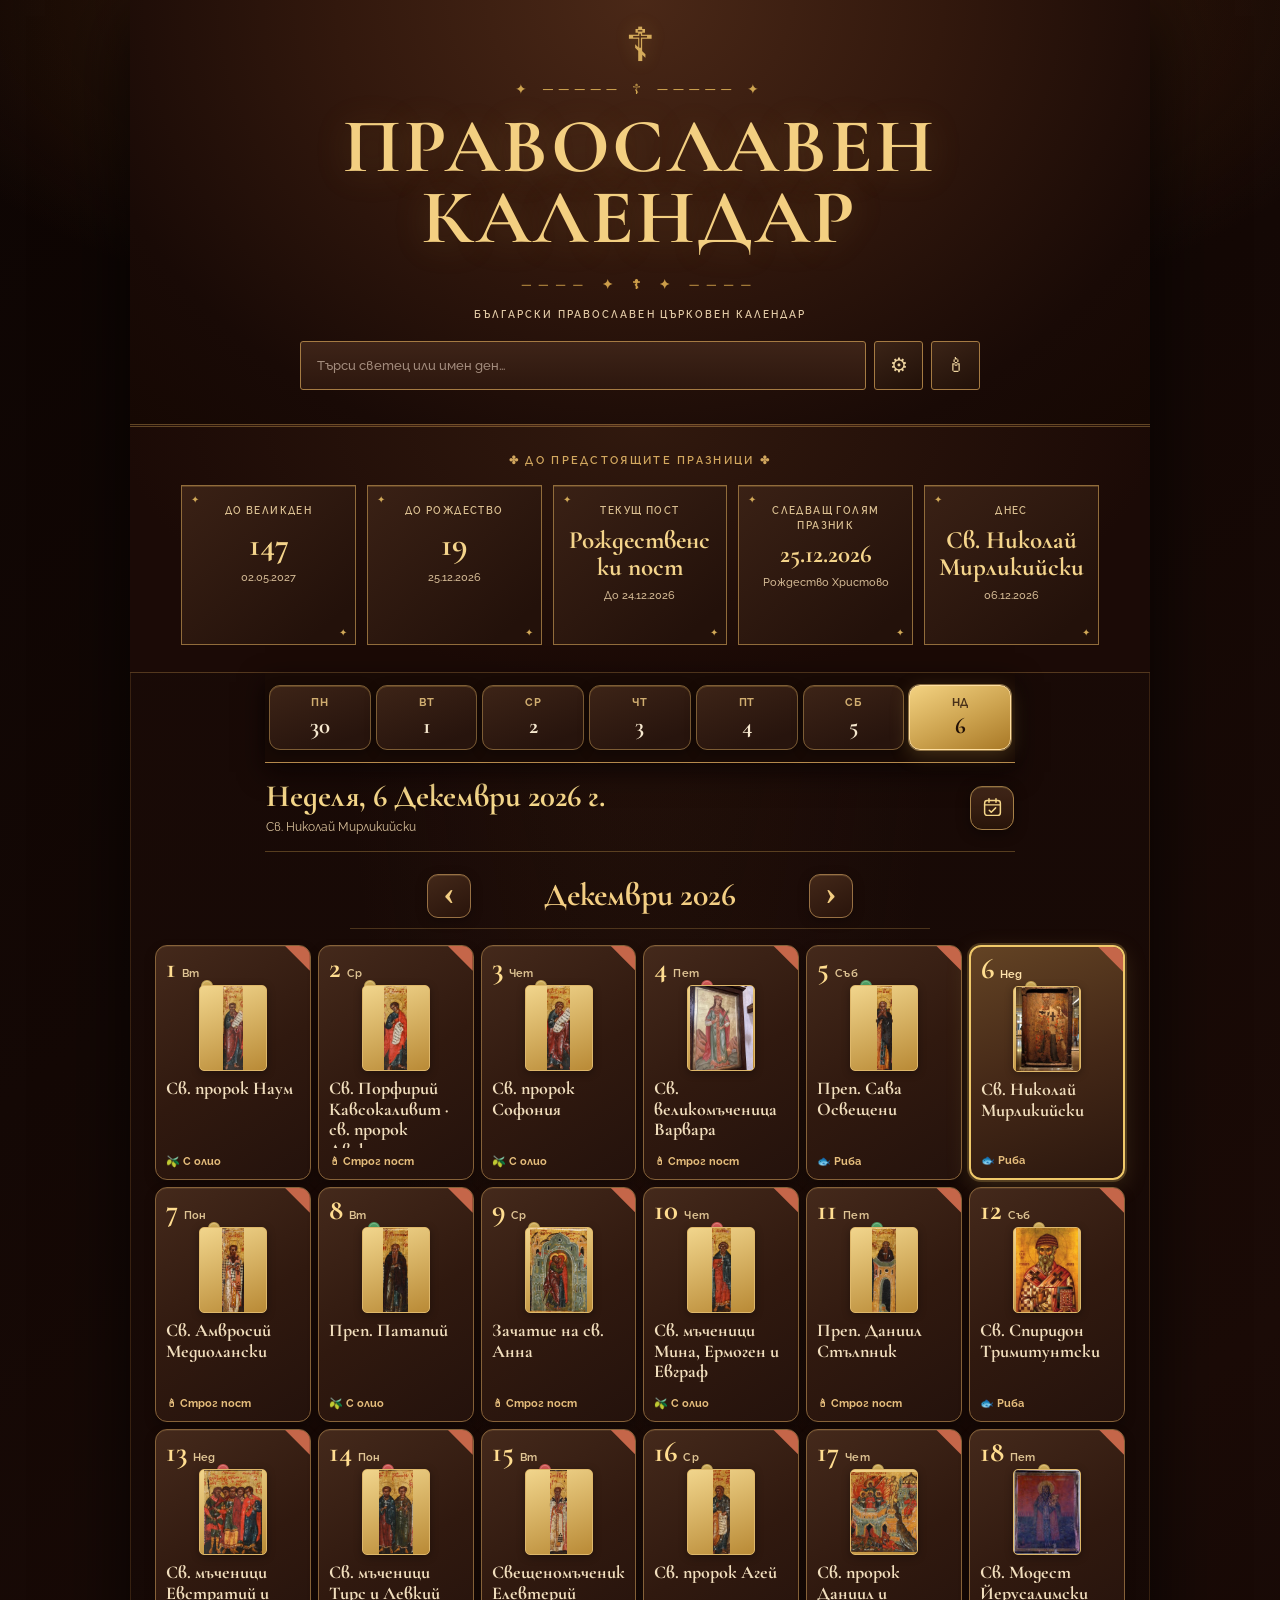
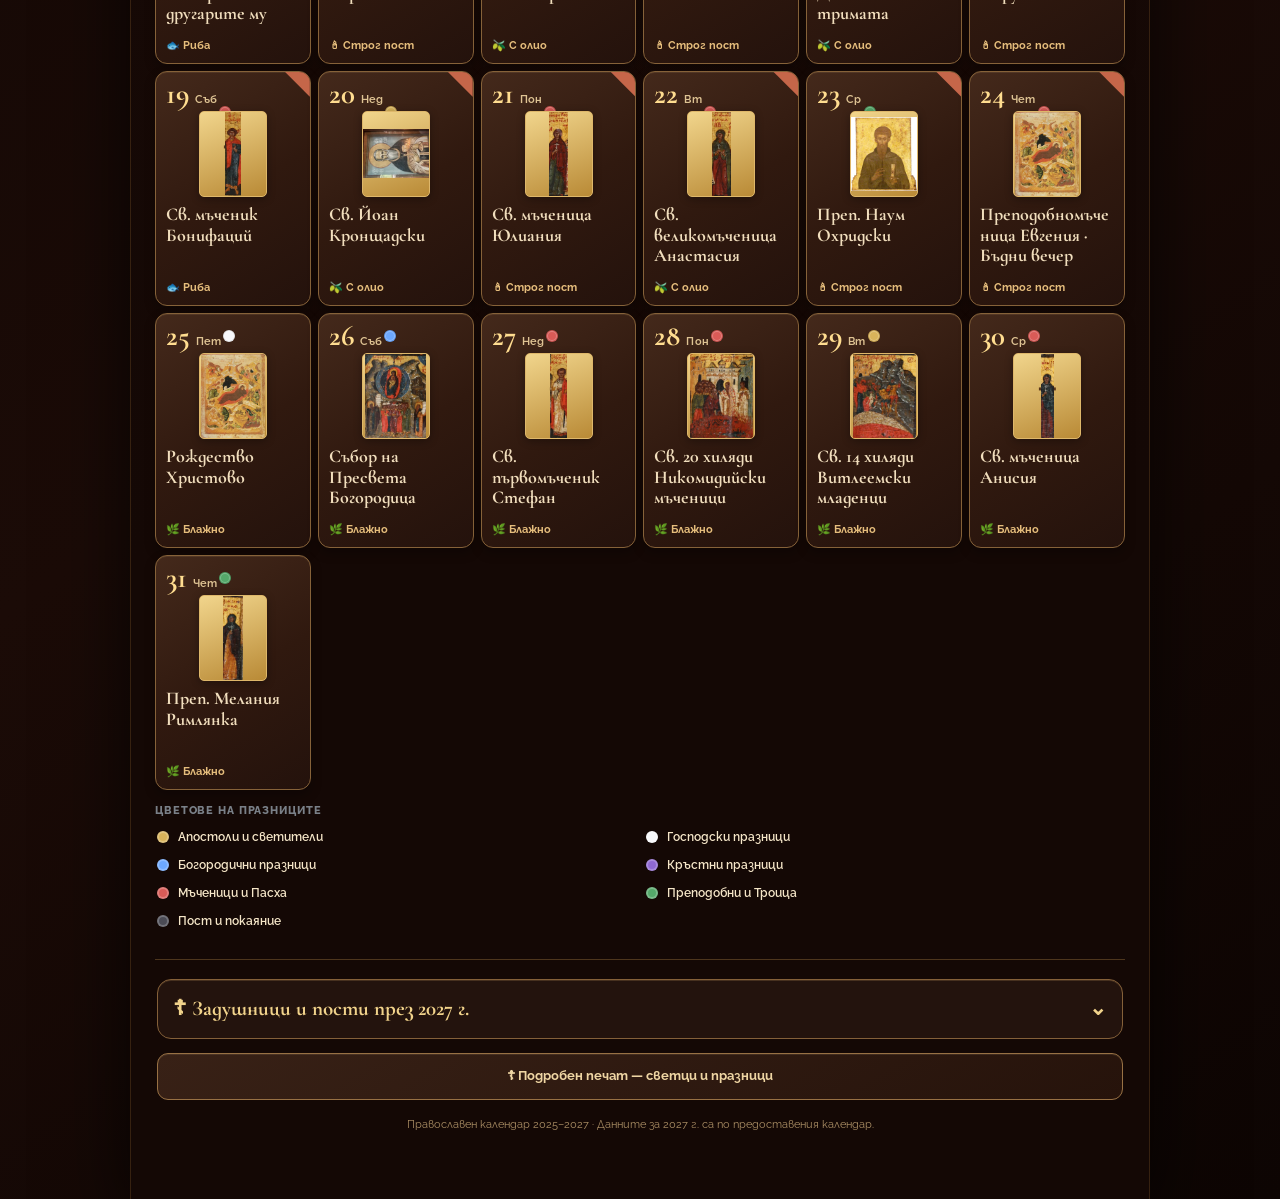
==== commit eba3a241: "Polish Orthodox calendar card layout, enlarge saint icons and remove oversized feast label" ====
--- a/index.html
+++ b/index.html
@@ -773,53 +773,57 @@
  }
 }
 
-/* November 2026: keep the major feast ribbon separate from the day number and type dot. */
+/* Refined daily cards: consistent icon scale and restrained major-feast emphasis. */
 @media screen {
- .day-card.major-feast {position:relative;padding-top:29px}
- .day-card.major-feast .major-feast-tag {
-  position:absolute;top:5px;left:6px;right:6px;z-index:4;
-  display:flex;align-items:center;justify-content:center;box-sizing:border-box;
-  width:auto;min-height:18px;padding:2px 3px;border-radius:5px;
-  font:800 clamp(7px,1.5vw,9px)/1.15 Raleway,Arial,sans-serif;
-  color:#271608;background:#f3cc76;border:1px solid #fbe5a5;
-  box-shadow:0 2px 6px #0005;white-space:nowrap;
- }
- .day-card.major-feast .card-top {min-width:0;align-items:center}
- .day-card.major-feast .card-date {min-width:0}
- .day-card.major-feast .day-icon {margin-inline:auto}
- .saints-icon-gallery {
-  display:grid;grid-template-columns:repeat(3,minmax(0,1fr));
-  align-items:stretch;gap:10px
- }
- .saints-icon-gallery a {
-  display:flex;flex-direction:column;align-items:center;
-  justify-content:flex-start;gap:7px;min-width:0;height:100%;
-  padding:9px 7px;text-align:center
- }
- .saints-icon-gallery img {
-  display:block;width:100%;max-width:100%;height:102px;
-  object-fit:contain;object-position:center;background:transparent;
-  margin:0 auto;flex:0 0 102px
- }
- .saints-icon-gallery span:not(.image-credit) {
-  display:block;width:100%;max-height:none;overflow-wrap:anywhere;
-  text-align:center;font-size:11px;line-height:1.35
- }
- .saints-icon-gallery .image-credit {
-  margin-top:auto;max-height:none;overflow-wrap:anywhere;text-align:center
- }
- .detail-icon-gallery[hidden] {display:none}
-}
-@media screen and (max-width:699px) {
- .day-card.major-feast {padding-top:29px}
- .day-card.major-feast .major-feast-tag {font-size:8px}
- .saints-icon-gallery {grid-template-columns:repeat(2,minmax(0,1fr));gap:8px}
- .saints-icon-gallery a {padding:8px 6px}
- .saints-icon-gallery img {height:94px;flex-basis:94px}
+ .month-grid {align-items:stretch}
+ .day-card {
+  height:197px;min-height:197px;min-width:0;
+  padding:10px 8px 9px;gap:6px;
+  display:flex;flex-direction:column;
+ }
+ .day-card .card-top {flex:0 0 20px;min-height:20px;align-items:center}
+ .day-card .card-date {align-items:baseline;min-width:0}
+ .day-card .card-top-right {flex:0 0 auto}
+ .day-card .day-icon {
+  width:49px;height:64px;flex:0 0 64px;max-width:100%;
+  margin:0 auto;border-radius:5px;
+  display:grid;place-items:center;
+ }
+ .day-card .day-icon img {
+  width:100%;height:100%;object-fit:contain;object-position:center;
+ }
+ .day-card .day-title {
+  display:-webkit-box;-webkit-box-orient:vertical;-webkit-line-clamp:4;
+  flex:1 1 auto;min-height:0;overflow:hidden;
+  font-size:14px;line-height:1.15;overflow-wrap:anywhere;
+ }
+ .day-card .fast-label {
+  flex:0 0 auto;margin-top:auto;
+  font-size:10px;line-height:1.25;
+ }
+ .day-card.major-feast {
+  padding:10px 8px 9px;
+  border:2px solid #f1d184!important;
+  background:linear-gradient(150deg,#51321d,#30190f 55%,#24120c);
+  box-shadow:0 0 0 1px #b68e494d,inset 0 0 18px #dfb8691a,0 6px 18px #0005!important;
+ }
+ .day-card.major-feast .day-title{color:#ffe6a7!important}
+ .day-card.major-feast .card-top-right{transform:none}
+ .saints-icon-gallery img{height:118px;flex-basis:118px}
+}
+@media screen and (min-width:700px) {
+ .day-card {height:235px;min-height:235px;padding:12px 10px 10px;gap:7px}
+ .day-card.major-feast{padding:12px 10px 10px}
+ .day-card .day-icon {width:68px;height:86px;flex-basis:86px}
+ .day-card .day-title {font-size:18px;line-height:1.16;-webkit-line-clamp:4}
+ .day-card .fast-label {font-size:11px}
 }
 @media screen and (max-width:355px) {
- .day-card.major-feast .major-feast-tag {font-size:7px;left:3px;right:3px}
- .saints-icon-gallery {grid-template-columns:repeat(2,minmax(0,1fr))}
+ .day-card {height:184px;min-height:184px;padding:8px 5px 7px;gap:5px}
+ .day-card.major-feast{padding:8px 5px 7px}
+ .day-card .day-icon {width:43px;height:56px;flex-basis:56px}
+ .day-card .day-title {font-size:12.5px}
+ .day-card .fast-label {font-size:9px}
 }
 </style></head><body>
 <main class="app" id="app">
@@ -1063,7 +1067,7 @@
 const feastColorKey=k=>{const text=((DATA[k]?.text)||'').toLowerCase();if(FEAST_DATE_OVERRIDES[k])return FEAST_DATE_OVERRIDES[k];if(matchesAny(text,['богород','успение','въведение','покров','ризополож','благовещение']))return 'blue';if(matchesAny(text,['кръст','крест','животворящ']))return 'purple';if(matchesAny(text,['пасха','великден','възкресение','мъчен','мчк','мчци','мчц','великомъчен','прпмч','свщмч']))return 'red';if(matchesAny(text,['преп.','препод','преп ','цветница','вход господен в йерусалим','петдесетница','света троица','троица','юродив']))return 'green';if(matchesAny(text,['рождество христово','богоявление','сретение','преображение','възнесение','лазарева събота','архангел','небесн']))return 'white';if((k>='2027-03-15'&&k<='2027-05-01')||matchesAny(text,['велик пост','сиропусна','кръстопоклонна']))return 'dark';return 'gold';};
 const feastMeta=k=>FEAST_COLORS[feastColorKey(k)]||FEAST_COLORS.gold;
 const PHOTO_MAJOR_FEASTS_2026=new Set(['2026-11-21']);
-const feastBadgeHTML=k=>{const meta=feastMeta(k);const major=PHOTO_MAJOR_FEASTS_2026.has(k);return `${major?'<span class="major-feast-tag">✦ Голям празник</span>':''}<span class="card-top-right"><span class="feast-mark ${meta.cls}" title="${esc(meta.name+' — '+meta.desc)}" aria-label="${esc(meta.name+' — '+meta.desc)}"></span></span>`};
+const feastBadgeHTML=k=>{const meta=feastMeta(k);return `<span class="card-top-right"><span class="feast-mark ${meta.cls}" title="${esc(meta.name+' — '+meta.desc)}" aria-label="${esc(meta.name+' — '+meta.desc)}"></span></span>`};
 const feastChipHTML=k=>{const meta=feastMeta(k);return `<span class="feast-mark ${meta.cls}" aria-hidden="true"></span>${esc(meta.name)} — ${esc(meta.desc)}`};
 const FEAST_LEGEND_LABELS={gold:'Апостоли и светители',white:'Господски празници',blue:'Богородични празници',purple:'Кръстни празници',red:'Мъченици и Пасха',green:'Преподобни и Троица',dark:'Пост и покаяние'};
 const buildFeastLegend=()=>Object.entries(FEAST_COLORS).map(([key,meta])=>`<span class="legend-color"><span class="feast-mark ${meta.cls}" aria-hidden="true"></span>${esc(FEAST_LEGEND_LABELS[key])}</span>`).join('');
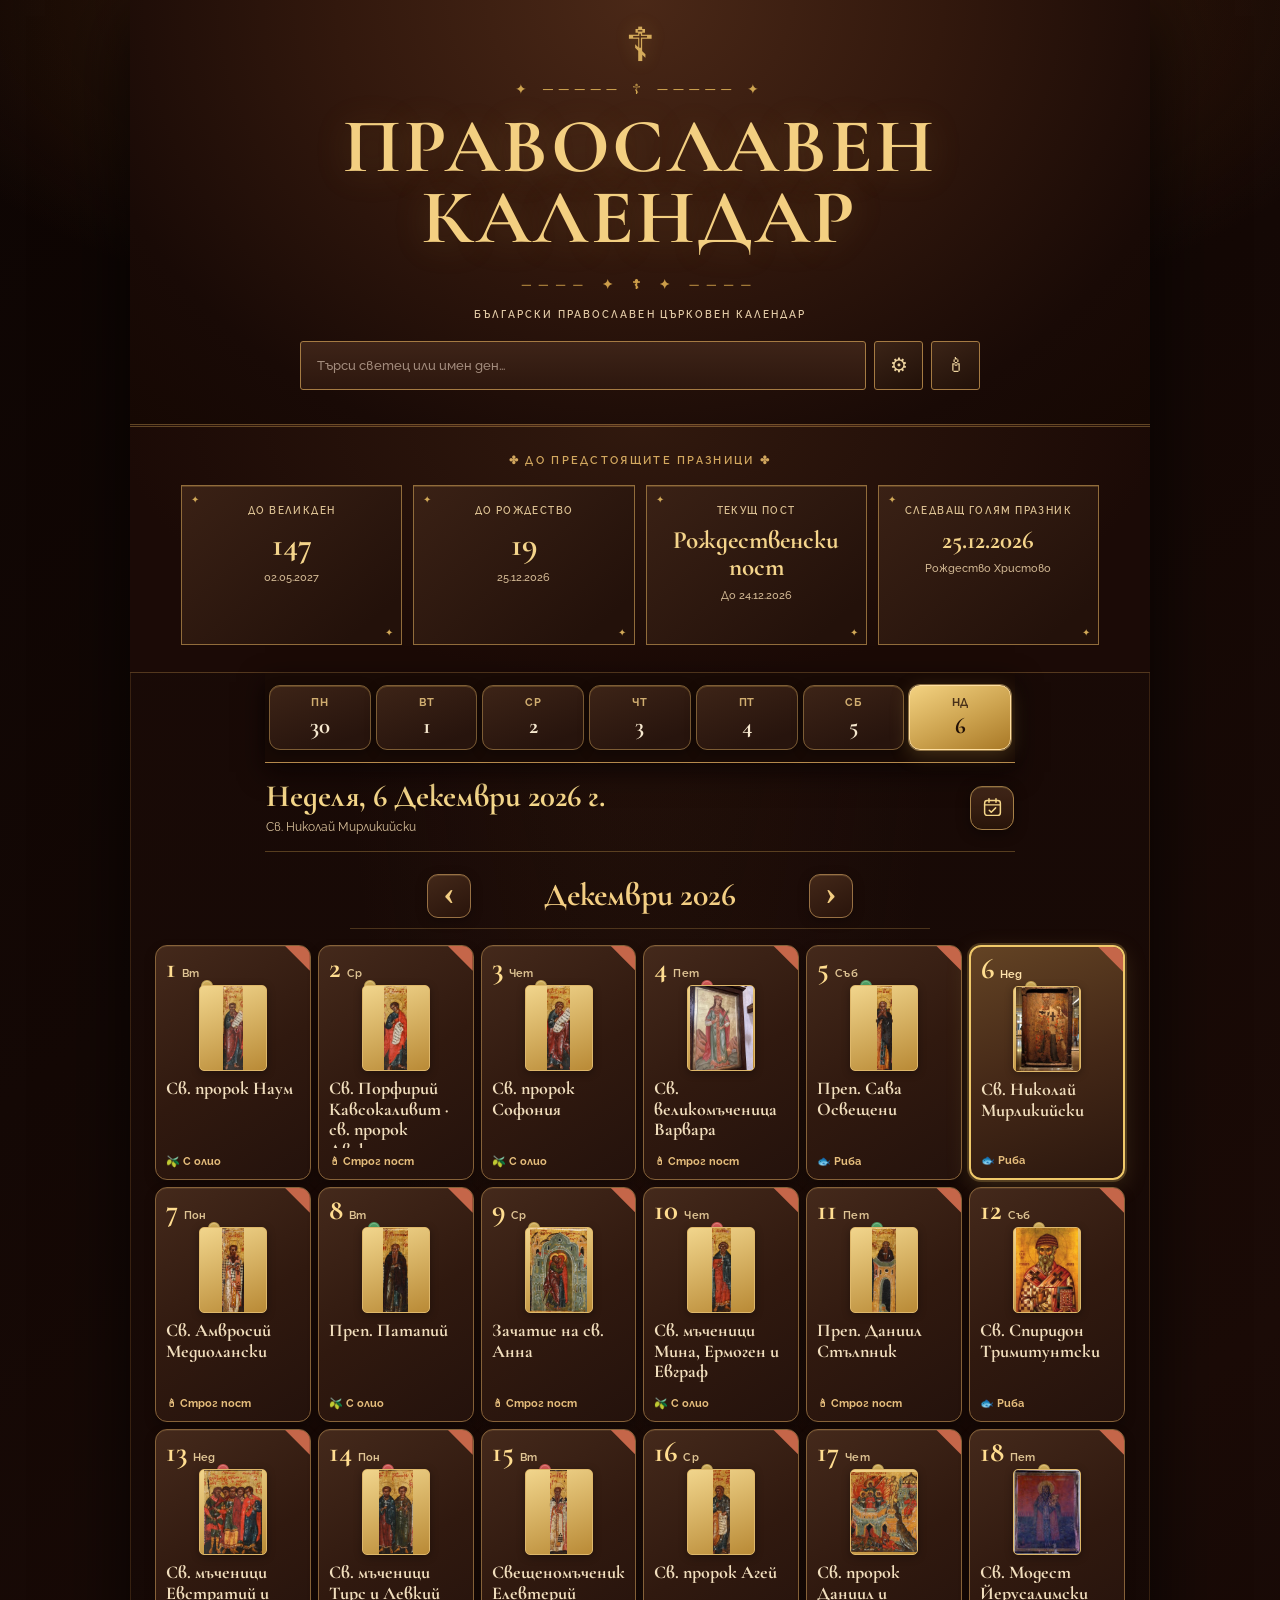
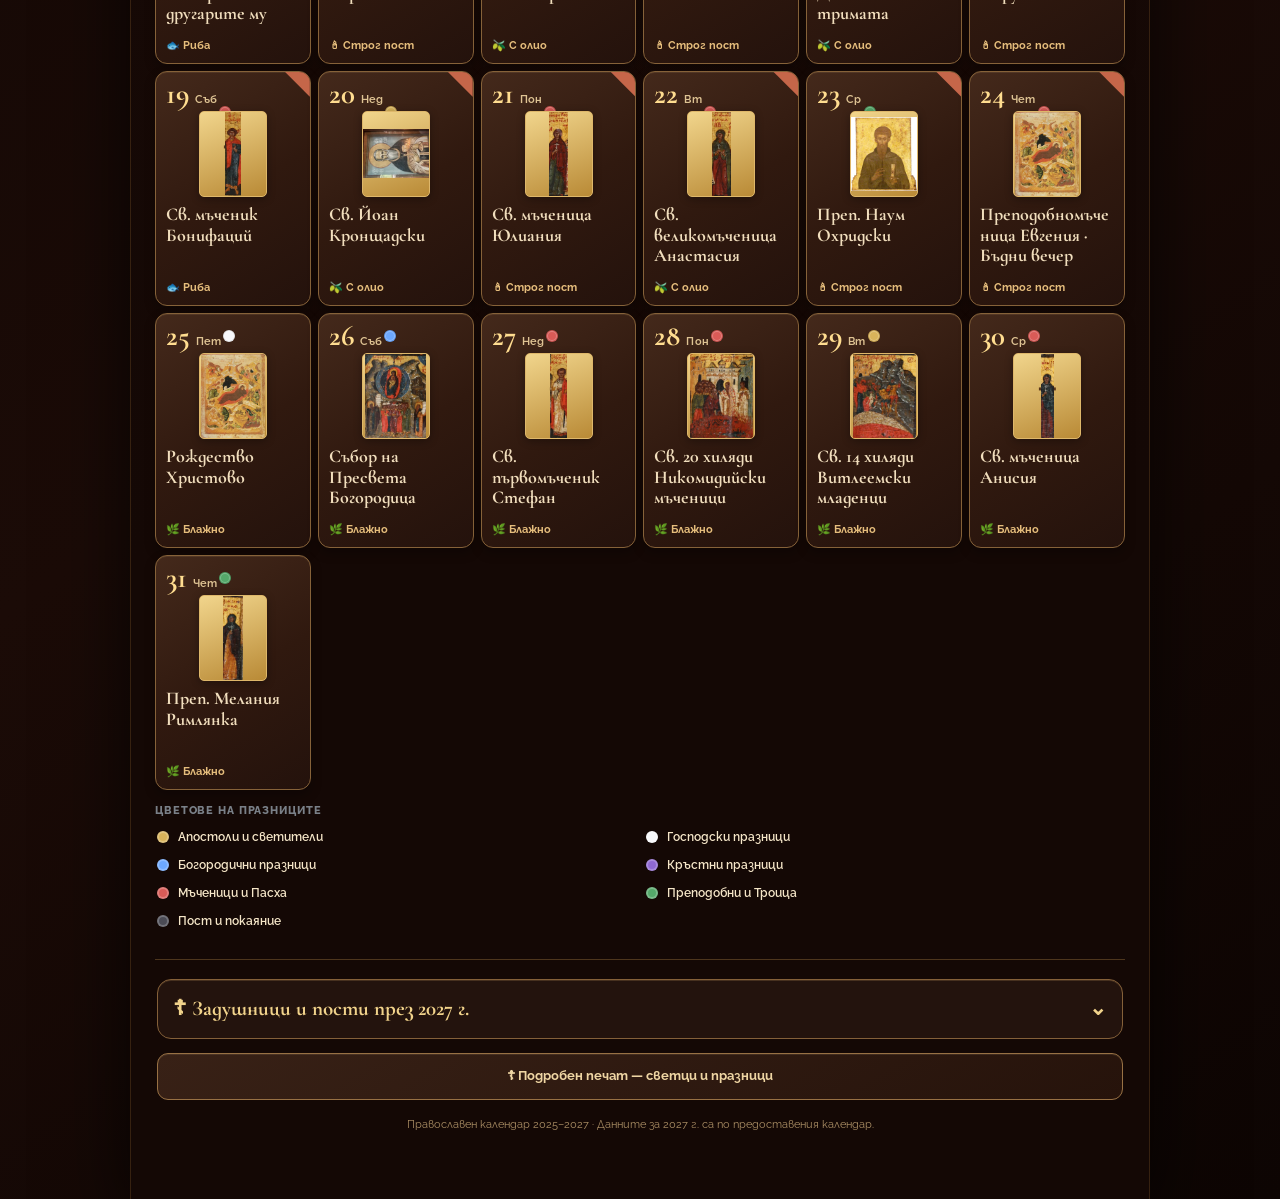
==== commit 83924f68: "Remove Today countdown card and balance remaining four columns" ====
--- a/index.html
+++ b/index.html
@@ -149,7 +149,7 @@
 .mast-results.open{display:block}.mast-results button{display:block;width:100%;padding:12px;text-align:left;border:0;background:transparent;color:#f8dfac;font-size:13px;line-height:1.3;border-bottom:1px solid #6b472944}.mast-results button:hover,.mast-results button:focus-visible{background:#49301a}.mast-results button small{display:block;color:#b99c74;font-size:11px;margin-top:3px}
 .classic-countdowns{margin:0 -11px 0;padding:23px max(11px,4vw) 27px;background:radial-gradient(ellipse at 50% 0%,#31190e 0%,#1b0a06 72%);border-bottom:1px solid #a57b4366}
 .countdowns-heading{text-align:center;color:#d3a85f;letter-spacing:2.3px;font:600 11px Raleway,Arial,sans-serif;margin:4px 0 18px}
-.countdowns-list{display:grid;grid-template-columns:repeat(5,minmax(0,1fr));gap:11px}
+.countdowns-list{display:grid;grid-template-columns:repeat(4,minmax(0,1fr));gap:11px}
 .count-card{position:relative;min-height:160px;border:1px solid #916c3b;background:linear-gradient(140deg,#3a2115,#23110a 86%);padding:17px 10px 13px;text-align:center;display:flex;flex-direction:column;align-items:center;gap:8px;box-shadow:inset 0 1px #e0ae5938}
 .count-card::before{content:'✦';position:absolute;top:8px;left:9px;font-size:10px;color:#d2a958}.count-card::after{content:'✦';position:absolute;bottom:6px;right:8px;font-size:10px;color:#d2a958}
 .count-card .count-label{font:600 10px/1.5 Raleway,Arial,sans-serif;color:#dbc092;letter-spacing:1.4px;text-transform:uppercase;min-height:16px}
@@ -1195,8 +1195,7 @@
   ['До Великден',easter?String(daysTo(easter)):'—',easter?dateBG(easter):'Извън обхвата'],
   ['До Рождество',String(daysTo(nextChristmas)),dateBG(nextChristmas)],
   [ongoing?'Текущ пост':'Предстоящ пост',fast?fast[2]:'Няма данни',fast?(ongoing?'До '+dateBG(fast[1]):'Започва на '+dateBG(fast[0])):'Извън обхвата'],
-  ['Следващ голям празник',feast?dateBG(feast[0]):'—',feast?feast[1]:'Извън обхвата'],
-  ['Днес',todayName,dateBG(key)]
+  ['Следващ голям празник',feast?dateBG(feast[0]):'—',feast?feast[1]:'Извън обхвата']
  ];
  ele('classicCountdownCards').innerHTML=cards.map(([label,value,sub])=>`<article class="count-card"><div class="count-label">${esc(label)}</div><strong class="${value.length>9?'long':''}">${esc(value)}</strong><small>${esc(sub)}</small></article>`).join('');
 }
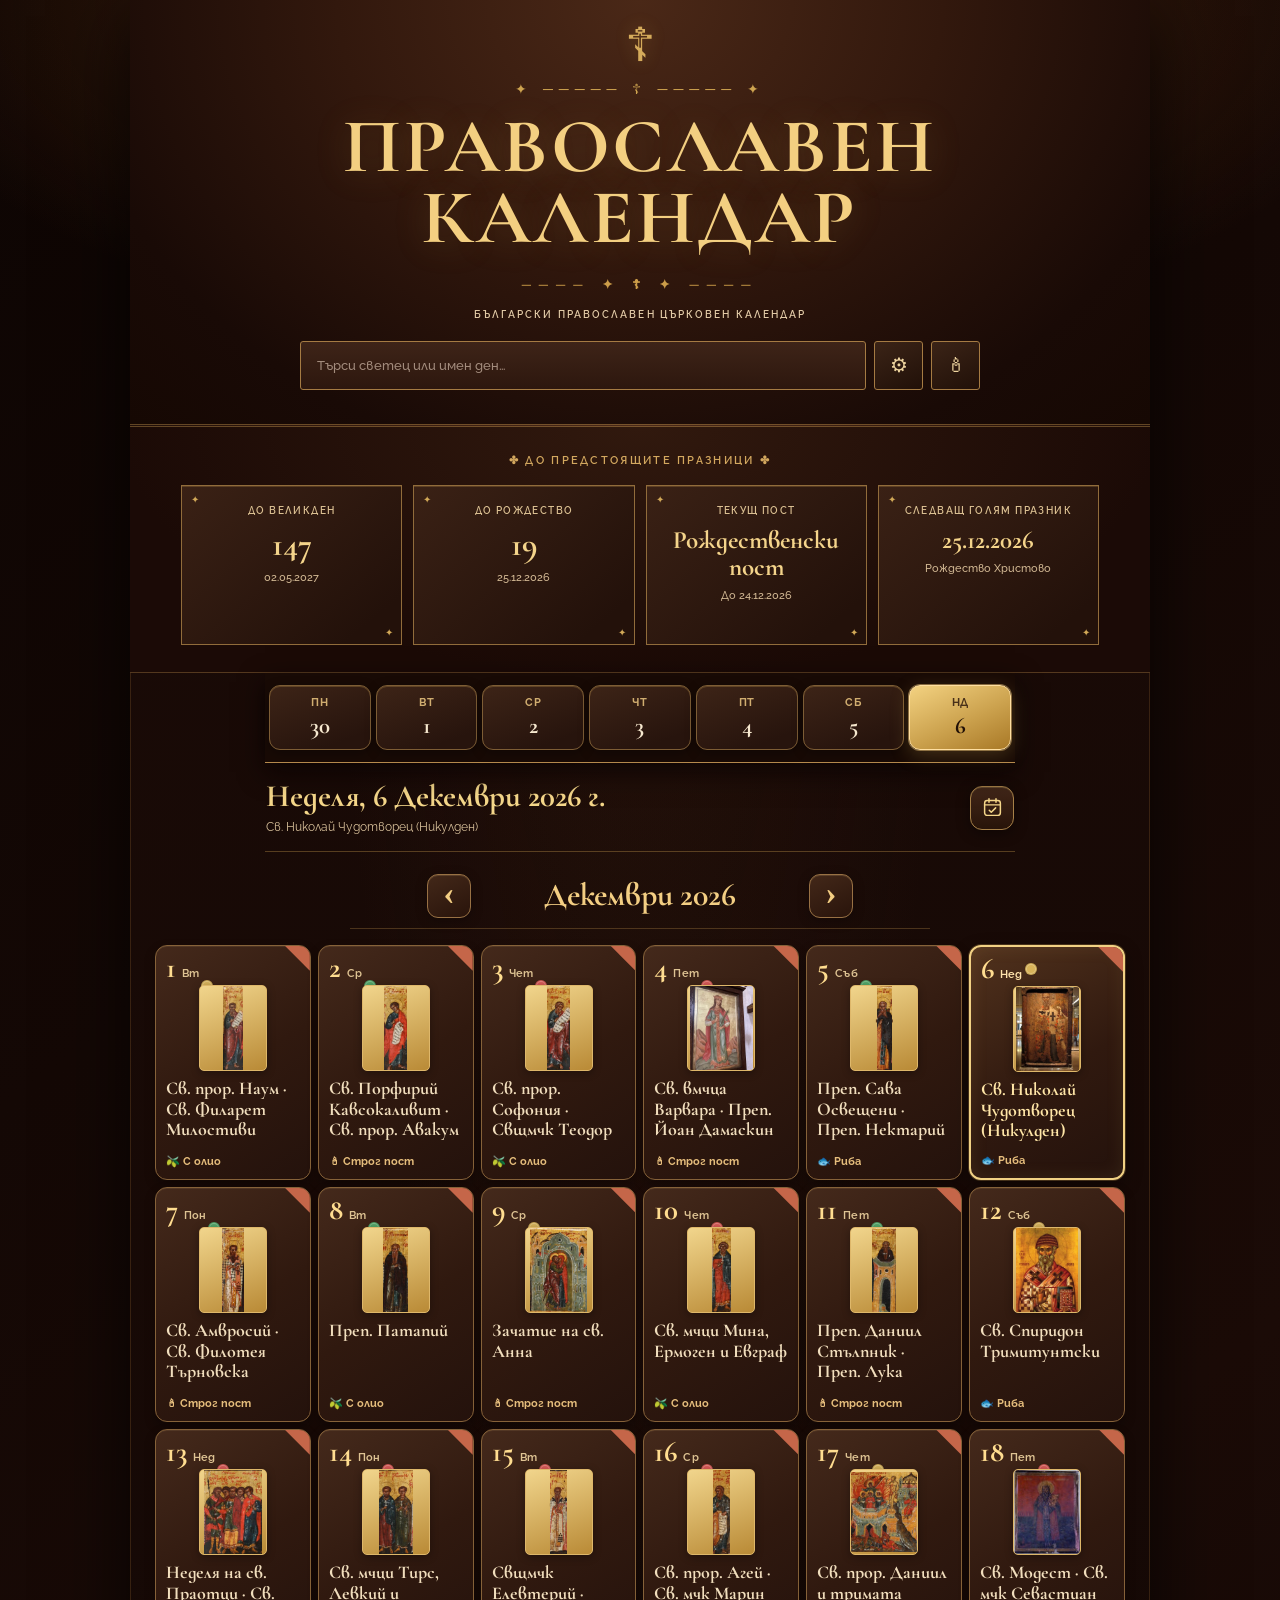
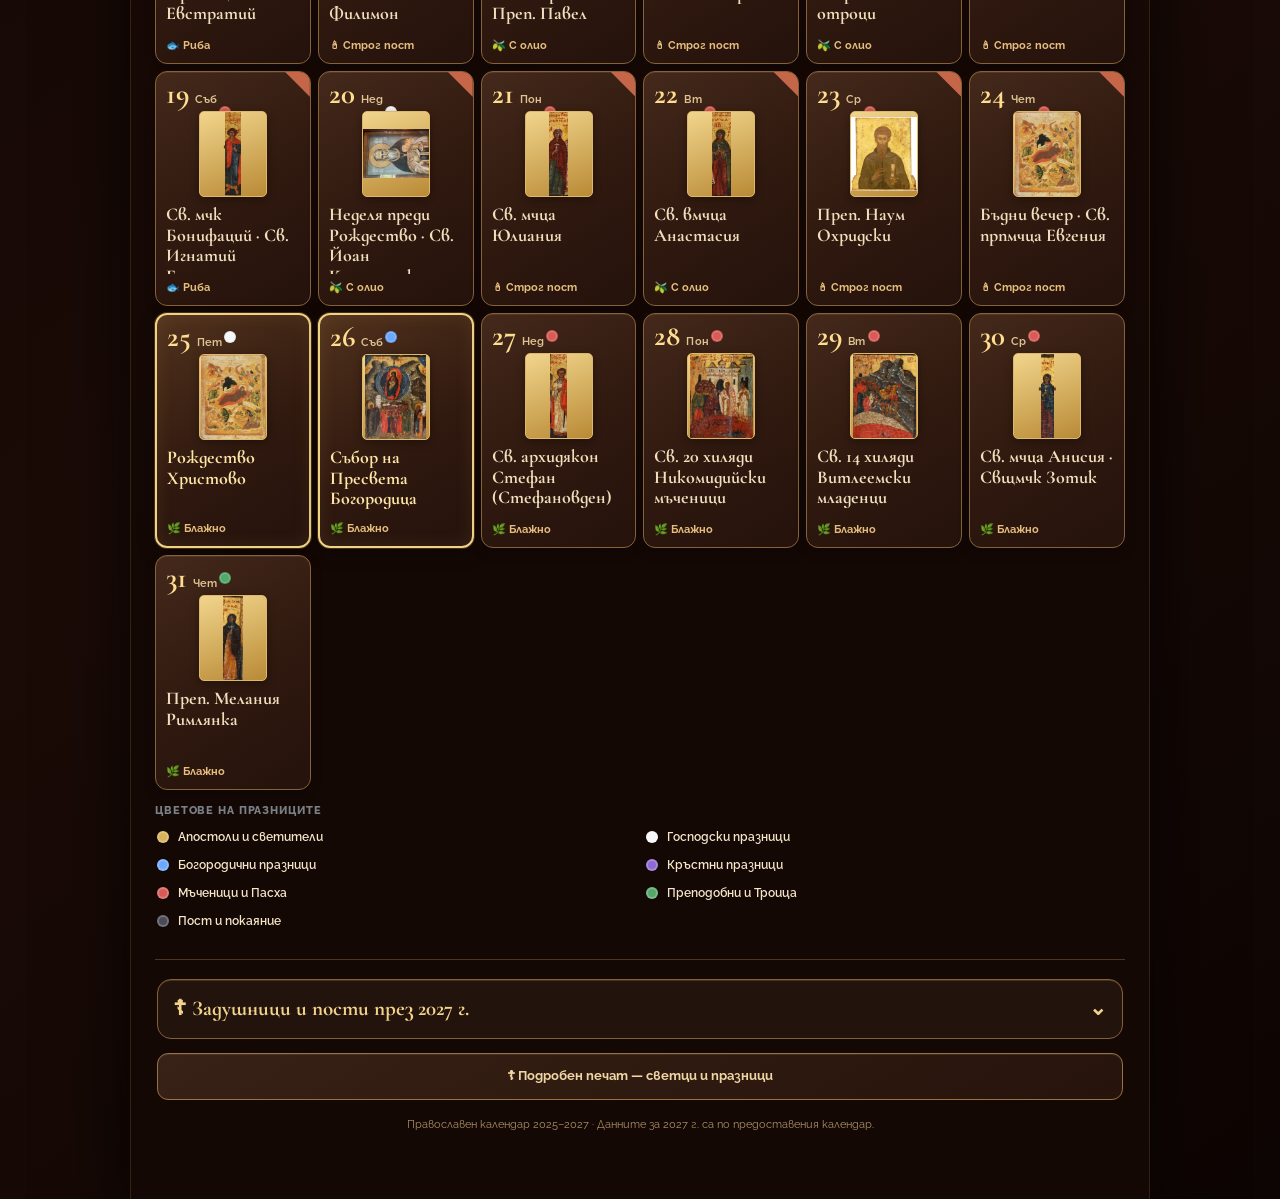
==== commit 0d386e15: "Sync all December 2026 saints and typikon notes from supplied printed calendar" ====
--- a/index.html
+++ b/index.html
@@ -888,7 +888,7 @@
 <div class="shade" id="detailShade"><div class="sheet" role="dialog" aria-modal="true" aria-labelledby="detailTitle"><div class="handle"></div><div class="sheet-header"><div><h2 id="detailTitle">Светци и празници</h2><div class="sheet-date" id="detailDate"></div></div><button class="close" type="button" id="closeDetail" aria-label="Затвори">×</button></div><div id="detailIcon" class="sheet-icon">☦</div><div class="detail-meta"><div id="detailFeastType" class="chip"></div><div id="detailFast" class="sheet-fast"></div></div><p id="detailFastPeriod" class="detail-fast-period" hidden></p><p id="detailText" class="sheet-text"></p><section id="detailIconGallery" class="detail-icon-gallery" hidden aria-label="Икони на светците за деня"></section><div class="sheet-actions"><button id="prevDay" type="button">‹ Предишен ден</button><button id="nextDay" type="button">Следващ ден ›</button></div></div></div>
 <div class="shade" id="menuShade"><div class="sheet" role="dialog" aria-modal="true" aria-labelledby="menuTitle"><div class="handle"></div><div class="sheet-header"><h2 id="menuTitle">Календар и печат</h2><button class="close" type="button" id="closeMenu" aria-label="Затвори">×</button></div><label for="yearPicker" class="sheet-date">Година</label><select class="month-picker" id="yearPicker" aria-label="Избери година"></select><label for="monthPicker" class="sheet-date">Месец</label><select class="month-picker" id="monthPicker"></select><div class="month-buttons"><button id="prevMonth" type="button">‹ Предишен месец</button><button id="nextMonth" type="button">Следващ месец ›</button></div><button class="menu-button primary" id="printMonth" type="button">🖨 Печат на избрания месец — A4</button><p class="source-note">Печатът използва самостоятелно оформление. Месечният изглед е A4 хоризонтално.</p></div></div>
 <section id="printSheet" class="print-sheet" aria-label="Печат на календар"></section><section id="printDetails" class="print-details" aria-label="Подробен печат"></section><section id="printFastsSheet" class="print-fasts" aria-label="Печат на задушници и пости през 2027 г."></section>
-<script>const DATA={"2025-01-01":{"text":"Обрезание Господне · Св. Василий Велики. Имен ден: Васил, Василка, Васко, Васа. Сурвакане по български обичай.","tag":"","namedays":["Васил","Василка","Васко","Васа"],"traditions":"Сурвакане по български обичай.","note":"","title":"Обрезание Господне · Св. Василий Велики"},"2025-01-02":{"text":"Църковен ден","tag":"","namedays":[],"traditions":"","note":"","title":"Църковен ден"},"2025-01-03":{"text":"Църковен ден","tag":"","namedays":[],"traditions":"","note":"","title":"Църковен ден"},"2025-01-04":{"text":"Църковен ден","tag":"","namedays":[],"traditions":"","note":"","title":"Църковен ден"},"2025-01-05":{"text":"Предпразненство на Богоявление · Навечерие","tag":"","namedays":[],"traditions":"","note":"","title":"Предпразненство на Богоявление · Навечерие"},"2025-01-06":{"text":"Св. Богоявление (Йордановден). Имен ден: Йордан, Йорданка, Богдан, Богдана. Велик водосвет и освещаване на водите.","tag":"","namedays":["Йордан","Йорданка","Богдан","Богдана"],"traditions":"Велик водосвет и освещаване на водите.","note":"","title":"Св. Богоявление (Йордановден)"},"2025-01-07":{"text":"Събор на св. Йоан Кръстител. Имен ден: Иван, Ивана, Йоан, Йоана, Ивайло. Ивановден.","tag":"","namedays":["Иван","Ивана","Йоан","Йоана","Ивайло"],"traditions":"Ивановден.","note":"","title":"Събор на св. Йоан Кръстител"},"2025-01-08":{"text":"Църковен ден","tag":"","namedays":[],"traditions":"","note":"","title":"Църковен ден"},"2025-01-09":{"text":"Църковен ден","tag":"","namedays":[],"traditions":"","note":"","title":"Църковен ден"},"2025-01-10":{"text":"Църковен ден","tag":"","namedays":[],"traditions":"","note":"","title":"Църковен ден"},"2025-01-11":{"text":"Църковен ден","tag":"","namedays":[],"traditions":"","note":"","title":"Църковен ден"},"2025-01-12":{"text":"Църковен ден","tag":"","namedays":[],"traditions":"","note":"","title":"Църковен ден"},"2025-01-13":{"text":"Църковен ден","tag":"","namedays":[],"traditions":"","note":"","title":"Църковен ден"},"2025-01-14":{"text":"Църковен ден","tag":"","namedays":[],"traditions":"","note":"","title":"Църковен ден"},"2025-01-15":{"text":"Църковен ден","tag":"","namedays":[],"traditions":"","note":"","title":"Църковен ден"},"2025-01-16":{"text":"Църковен ден","tag":"","namedays":[],"traditions":"","note":"","title":"Църковен ден"},"2025-01-17":{"text":"Св. Антоний Велики. Имен ден: Антон, Антония, Тони, Тоня","tag":"","namedays":["Антон","Антония","Тони","Тоня"],"traditions":"","note":"","title":"Св. Антоний Велики"},"2025-01-18":{"text":"Св. Атанасий Велики. Имен ден: Атанас, Атанаска, Наско","tag":"","namedays":["Атанас","Атанаска","Наско"],"traditions":"","note":"","title":"Св. Атанасий Велики"},"2025-01-19":{"text":"Църковен ден","tag":"","namedays":[],"traditions":"","note":"","title":"Църковен ден"},"2025-01-20":{"text":"Преп. Евтимий Велики. Имен ден: Евтим, Евтимия","tag":"","namedays":["Евтим","Евтимия"],"traditions":"","note":"","title":"Преп. Евтимий Велики"},"2025-01-21":{"text":"Църковен ден","tag":"","namedays":[],"traditions":"","note":"","title":"Църковен ден"},"2025-01-22":{"text":"Църковен ден","tag":"","namedays":[],"traditions":"","note":"","title":"Църковен ден"},"2025-01-23":{"text":"Църковен ден","tag":"","namedays":[],"traditions":"","note":"","title":"Църковен ден"},"2025-01-24":{"text":"Църковен ден","tag":"","namedays":[],"traditions":"","note":"","title":"Църковен ден"},"2025-01-25":{"text":"Св. Григорий Богослов. Имен ден: Григор, Гриша","tag":"","namedays":["Григор","Гриша"],"traditions":"","note":"","title":"Св. Григорий Богослов"},"2025-01-26":{"text":"Църковен ден","tag":"","namedays":[],"traditions":"","note":"","title":"Църковен ден"},"2025-01-27":{"text":"Църковен ден","tag":"","namedays":[],"traditions":"","note":"","title":"Църковен ден"},"2025-01-28":{"text":"Църковен ден","tag":"","namedays":[],"traditions":"","note":"","title":"Църковен ден"},"2025-01-29":{"text":"Църковен ден","tag":"","namedays":[],"traditions":"","note":"","title":"Църковен ден"},"2025-01-30":{"text":"Църковен ден","tag":"","namedays":[],"traditions":"","note":"","title":"Църковен ден"},"2025-01-31":{"text":"Църковен ден","tag":"","namedays":[],"traditions":"","note":"","title":"Църковен ден"},"2025-02-01":{"text":"Църковен ден","tag":"","namedays":[],"traditions":"","note":"","title":"Църковен ден"},"2025-02-02":{"text":"Сретение Господне. Имен ден: Симеон, Симона","tag":"","namedays":["Симеон","Симона"],"traditions":"","note":"","title":"Сретение Господне"},"2025-02-03":{"text":"Църковен ден","tag":"","namedays":[],"traditions":"","note":"","title":"Църковен ден"},"2025-02-04":{"text":"Църковен ден","tag":"","namedays":[],"traditions":"","note":"","title":"Църковен ден"},"2025-02-05":{"text":"Църковен ден","tag":"","namedays":[],"traditions":"","note":"","title":"Църковен ден"},"2025-02-06":{"text":"Църковен ден","tag":"","namedays":[],"traditions":"","note":"","title":"Църковен ден"},"2025-02-07":{"text":"Църковен ден","tag":"","namedays":[],"traditions":"","note":"","title":"Църковен ден"},"2025-02-08":{"text":"Църковен ден","tag":"","namedays":[],"traditions":"","note":"","title":"Църковен ден"},"2025-02-09":{"text":"Неделя на Митаря и Фарисея","tag":"","namedays":[],"traditions":"","note":"","title":"Неделя на Митаря и Фарисея"},"2025-02-10":{"text":"Св. свещеномъченик Харалампий. Имен ден: Харалампи, Харалан, Хари","tag":"","namedays":["Харалампи","Харалан","Хари"],"traditions":"","note":"","title":"Св. свещеномъченик Харалампий"},"2025-02-11":{"text":"Църковен ден","tag":"","namedays":[],"traditions":"","note":"","title":"Църковен ден"},"2025-02-12":{"text":"Църковен ден","tag":"","namedays":[],"traditions":"","note":"","title":"Църковен ден"},"2025-02-13":{"text":"Църковен ден","tag":"","namedays":[],"traditions":"","note":"","title":"Църковен ден"},"2025-02-14":{"text":"Преп. Авксентий; св. равноапостолен Кирил Славянобългарски. Имен ден: Кирил, Кирилка","tag":"","namedays":["Кирил","Кирилка"],"traditions":"","note":"","title":"Преп. Авксентий; св. равноапостолен Кирил Славянобългарски"},"2025-02-15":{"text":"Църковен ден","tag":"","namedays":[],"traditions":"","note":"","title":"Църковен ден"},"2025-02-16":{"text":"Неделя на Блудния син","tag":"","namedays":[],"traditions":"","note":"","title":"Неделя на Блудния син"},"2025-02-17":{"text":"Църковен ден","tag":"","namedays":[],"traditions":"","note":"","title":"Църковен ден"},"2025-02-18":{"text":"Църковен ден","tag":"","namedays":[],"traditions":"","note":"","title":"Църковен ден"},"2025-02-19":{"text":"Църковен ден","tag":"","namedays":[],"traditions":"","note":"","title":"Църковен ден"},"2025-02-20":{"text":"Църковен ден","tag":"","namedays":[],"traditions":"","note":"","title":"Църковен ден"},"2025-02-21":{"text":"Църковен ден","tag":"","namedays":[],"traditions":"","note":"","title":"Църковен ден"},"2025-02-22":{"text":"Църковен ден","tag":"","namedays":[],"traditions":"","note":"","title":"Църковен ден"},"2025-02-23":{"text":"Неделя Месопустна","tag":"","namedays":[],"traditions":"","note":"","title":"Неделя Месопустна"},"2025-02-24":{"text":"Църковен ден. Без месо, но с млечни продукти и яйца; не е пълно месоядие.","tag":"","namedays":[],"traditions":"","note":"Без месо, но с млечни продукти и яйца; не е пълно месоядие.","title":"Църковен ден"},"2025-02-25":{"text":"Църковен ден. Без месо, но с млечни продукти и яйца; не е пълно месоядие.","tag":"","namedays":[],"traditions":"","note":"Без месо, но с млечни продукти и яйца; не е пълно месоядие.","title":"Църковен ден"},"2025-02-26":{"text":"Църковен ден. Без месо, но с млечни продукти и яйца; не е пълно месоядие.","tag":"","namedays":[],"traditions":"","note":"Без месо, но с млечни продукти и яйца; не е пълно месоядие.","title":"Църковен ден"},"2025-02-27":{"text":"Църковен ден. Без месо, но с млечни продукти и яйца; не е пълно месоядие.","tag":"","namedays":[],"traditions":"","note":"Без месо, но с млечни продукти и яйца; не е пълно месоядие.","title":"Църковен ден"},"2025-02-28":{"text":"Църковен ден. Без месо, но с млечни продукти и яйца; не е пълно месоядие.","tag":"","namedays":[],"traditions":"","note":"Без месо, но с млечни продукти и яйца; не е пълно месоядие.","title":"Църковен ден"},"2025-03-01":{"text":"Църковен ден. Без месо, но с млечни продукти и яйца; не е пълно месоядие.","tag":"","namedays":[],"traditions":"","note":"Без месо, но с млечни продукти и яйца; не е пълно месоядие.","title":"Църковен ден"},"2025-03-02":{"text":"Неделя Сиропустна (Прошка). Без месо, но с млечни продукти и яйца; не е пълно месоядие.","tag":"","namedays":[],"traditions":"","note":"Без месо, но с млечни продукти и яйца; не е пълно месоядие.","title":"Неделя Сиропустна (Прошка)"},"2025-03-03":{"text":"Начало на Великия пост","tag":"","namedays":[],"traditions":"","note":"","title":"Начало на Великия пост"},"2025-03-04":{"text":"Църковен ден","tag":"","namedays":[],"traditions":"","note":"","title":"Църковен ден"},"2025-03-05":{"text":"Църковен ден","tag":"","namedays":[],"traditions":"","note":"","title":"Църковен ден"},"2025-03-06":{"text":"Църковен ден","tag":"","namedays":[],"traditions":"","note":"","title":"Църковен ден"},"2025-03-07":{"text":"Църковен ден","tag":"","namedays":[],"traditions":"","note":"","title":"Църковен ден"},"2025-03-08":{"text":"Тодорова събота","tag":"","namedays":[],"traditions":"","note":"","title":"Тодорова събота"},"2025-03-09":{"text":"Св. четиридесет мъченици Севастийски","tag":"","namedays":[],"traditions":"","note":"","title":"Св. четиридесет мъченици Севастийски"},"2025-03-10":{"text":"Църковен ден","tag":"","namedays":[],"traditions":"","note":"","title":"Църковен ден"},"2025-03-11":{"text":"Църковен ден","tag":"","namedays":[],"traditions":"","note":"","title":"Църковен ден"},"2025-03-12":{"text":"Църковен ден","tag":"","namedays":[],"traditions":"","note":"","title":"Църковен ден"},"2025-03-13":{"text":"Църковен ден","tag":"","namedays":[],"traditions":"","note":"","title":"Църковен ден"},"2025-03-14":{"text":"Църковен ден","tag":"","namedays":[],"traditions":"","note":"","title":"Църковен ден"},"2025-03-15":{"text":"Църковен ден","tag":"","namedays":[],"traditions":"","note":"","title":"Църковен ден"},"2025-03-16":{"text":"Църковен ден","tag":"","namedays":[],"traditions":"","note":"","title":"Църковен ден"},"2025-03-17":{"text":"Църковен ден","tag":"","namedays":[],"traditions":"","note":"","title":"Църковен ден"},"2025-03-18":{"text":"Църковен ден","tag":"","namedays":[],"traditions":"","note":"","title":"Църковен ден"},"2025-03-19":{"text":"Църковен ден","tag":"","namedays":[],"traditions":"","note":"","title":"Църковен ден"},"2025-03-20":{"text":"Църковен ден","tag":"","namedays":[],"traditions":"","note":"","title":"Църковен ден"},"2025-03-21":{"text":"Църковен ден","tag":"","namedays":[],"traditions":"","note":"","title":"Църковен ден"},"2025-03-22":{"text":"Църковен ден","tag":"","namedays":[],"traditions":"","note":"","title":"Църковен ден"},"2025-03-23":{"text":"Църковен ден","tag":"","namedays":[],"traditions":"","note":"","title":"Църковен ден"},"2025-03-24":{"text":"Църковен ден","tag":"","namedays":[],"traditions":"","note":"","title":"Църковен ден"},"2025-03-25":{"text":"Благовещение Богородично. Имен ден: Благовест, Благовеста, Блага. Благовец.","tag":"","namedays":["Благовест","Благовеста","Блага"],"traditions":"Благовец.","note":"","title":"Благовещение Богородично"},"2025-03-26":{"text":"Църковен ден","tag":"","namedays":[],"traditions":"","note":"","title":"Църковен ден"},"2025-03-27":{"text":"Църковен ден","tag":"","namedays":[],"traditions":"","note":"","title":"Църковен ден"},"2025-03-28":{"text":"Църковен ден","tag":"","namedays":[],"traditions":"","note":"","title":"Църковен ден"},"2025-03-29":{"text":"Църковен ден","tag":"","namedays":[],"traditions":"","note":"","title":"Църковен ден"},"2025-03-30":{"text":"Църковен ден","tag":"","namedays":[],"traditions":"","note":"","title":"Църковен ден"},"2025-03-31":{"text":"Църковен ден","tag":"","namedays":[],"traditions":"","note":"","title":"Църковен ден"},"2025-04-01":{"text":"Църковен ден","tag":"","namedays":[],"traditions":"","note":"","title":"Църковен ден"},"2025-04-02":{"text":"Църковен ден","tag":"","namedays":[],"traditions":"","note":"","title":"Църковен ден"},"2025-04-03":{"text":"Църковен ден","tag":"","namedays":[],"traditions":"","note":"","title":"Църковен ден"},"2025-04-04":{"text":"Църковен ден","tag":"","namedays":[],"traditions":"","note":"","title":"Църковен ден"},"2025-04-05":{"text":"Църковен ден","tag":"","namedays":[],"traditions":"","note":"","title":"Църковен ден"},"2025-04-06":{"text":"Църковен ден","tag":"","namedays":[],"traditions":"","note":"","title":"Църковен ден"},"2025-04-07":{"text":"Църковен ден","tag":"","namedays":[],"traditions":"","note":"","title":"Църковен ден"},"2025-04-08":{"text":"Църковен ден","tag":"","namedays":[],"traditions":"","note":"","title":"Църковен ден"},"2025-04-09":{"text":"Църковен ден","tag":"","namedays":[],"traditions":"","note":"","title":"Църковен ден"},"2025-04-10":{"text":"Църковен ден","tag":"","namedays":[],"traditions":"","note":"","title":"Църковен ден"},"2025-04-11":{"text":"Църковен ден","tag":"","namedays":[],"traditions":"","note":"","title":"Църковен ден"},"2025-04-12":{"text":"Лазарова събота","tag":"","namedays":[],"traditions":"","note":"","title":"Лазарова събота"},"2025-04-13":{"text":"Вход Господен в Йерусалим (Цветница)","tag":"","namedays":[],"traditions":"","note":"","title":"Вход Господен в Йерусалим (Цветница)"},"2025-04-14":{"text":"Велики понеделник","tag":"","namedays":[],"traditions":"","note":"","title":"Велики понеделник"},"2025-04-15":{"text":"Велики вторник","tag":"","namedays":[],"traditions":"","note":"","title":"Велики вторник"},"2025-04-16":{"text":"Велика сряда","tag":"","namedays":[],"traditions":"","note":"","title":"Велика сряда"},"2025-04-17":{"text":"Велики четвъртък","tag":"","namedays":[],"traditions":"","note":"","title":"Велики четвъртък"},"2025-04-18":{"text":"Велики петък","tag":"","namedays":[],"traditions":"","note":"","title":"Велики петък"},"2025-04-19":{"text":"Велика събота","tag":"","namedays":[],"traditions":"","note":"","title":"Велика събота"},"2025-04-20":{"text":"Възкресение Христово (Великден)","tag":"","namedays":[],"traditions":"","note":"","title":"Възкресение Христово (Великден)"},"2025-04-21":{"text":"Църковен ден","tag":"","namedays":[],"traditions":"","note":"","title":"Църковен ден"},"2025-04-22":{"text":"Църковен ден","tag":"","namedays":[],"traditions":"","note":"","title":"Църковен ден"},"2025-04-23":{"text":"Църковен ден","tag":"","namedays":[],"traditions":"","note":"","title":"Църковен ден"},"2025-04-24":{"text":"Църковен ден","tag":"","namedays":[],"traditions":"","note":"","title":"Църковен ден"},"2025-04-25":{"text":"Църковен ден","tag":"","namedays":[],"traditions":"","note":"","title":"Църковен ден"},"2025-04-26":{"text":"Църковен ден","tag":"","namedays":[],"traditions":"","note":"","title":"Църковен ден"},"2025-04-27":{"text":"Църковен ден","tag":"","namedays":[],"traditions":"","note":"","title":"Църковен ден"},"2025-04-28":{"text":"Църковен ден","tag":"","namedays":[],"traditions":"","note":"","title":"Църковен ден"},"2025-04-29":{"text":"Църковен ден","tag":"","namedays":[],"traditions":"","note":"","title":"Църковен ден"},"2025-04-30":{"text":"Църковен ден","tag":"","namedays":[],"traditions":"","note":"","title":"Църковен ден"},"2025-05-01":{"text":"Църковен ден","tag":"","namedays":[],"traditions":"","note":"","title":"Църковен ден"},"2025-05-02":{"text":"Св. цар Борис-Михаил Покръстител. Имен ден: Борис, Борислав, Борислава","tag":"","namedays":["Борис","Борислав","Борислава"],"traditions":"","note":"","title":"Св. цар Борис-Михаил Покръстител"},"2025-05-03":{"text":"Църковен ден","tag":"","namedays":[],"traditions":"","note":"","title":"Църковен ден"},"2025-05-04":{"text":"Църковен ден","tag":"","namedays":[],"traditions":"","note":"","title":"Църковен ден"},"2025-05-05":{"text":"Църковен ден","tag":"","namedays":[],"traditions":"","note":"","title":"Църковен ден"},"2025-05-06":{"text":"Св. великомъченик Георги Победоносец (Гергьовден). Имен ден: Георги, Георгина, Гошо, Жоро. Празнична трапеза, традиционно агне, зеленина.","tag":"","namedays":["Георги","Георгина","Гошо","Жоро"],"traditions":"Празнична трапеза, традиционно агне, зеленина.","note":"","title":"Св. великомъченик Георги Победоносец (Гергьовден)"},"2025-05-07":{"text":"Църковен ден","tag":"","namedays":[],"traditions":"","note":"","title":"Църковен ден"},"2025-05-08":{"text":"Църковен ден","tag":"","namedays":[],"traditions":"","note":"","title":"Църковен ден"},"2025-05-09":{"text":"Църковен ден","tag":"","namedays":[],"traditions":"","note":"","title":"Църковен ден"},"2025-05-10":{"text":"Църковен ден","tag":"","namedays":[],"traditions":"","note":"","title":"Църковен ден"},"2025-05-11":{"text":"Св. равноапостолни Кирил и Методий. Имен ден: Кирил, Методи, Кирилка","tag":"","namedays":["Кирил","Методи","Кирилка"],"traditions":"","note":"","title":"Св. равноапостолни Кирил и Методий"},"2025-05-12":{"text":"Църковен ден","tag":"","namedays":[],"traditions":"","note":"","title":"Църковен ден"},"2025-05-13":{"text":"Църковен ден","tag":"","namedays":[],"traditions":"","note":"","title":"Църковен ден"},"2025-05-14":{"text":"Църковен ден","tag":"","namedays":[],"traditions":"","note":"","title":"Църковен ден"},"2025-05-15":{"text":"Църковен ден","tag":"","namedays":[],"traditions":"","note":"","title":"Църковен ден"},"2025-05-16":{"text":"Църковен ден","tag":"","namedays":[],"traditions":"","note":"","title":"Църковен ден"},"2025-05-17":{"text":"Църковен ден","tag":"","namedays":[],"traditions":"","note":"","title":"Църковен ден"},"2025-05-18":{"text":"Църковен ден","tag":"","namedays":[],"traditions":"","note":"","title":"Църковен ден"},"2025-05-19":{"text":"Църковен ден","tag":"","namedays":[],"traditions":"","note":"","title":"Църковен ден"},"2025-05-20":{"text":"Църковен ден","tag":"","namedays":[],"traditions":"","note":"","title":"Църковен ден"},"2025-05-21":{"text":"Св. Константин и св. Елена. Имен ден: Константин, Костадин, Елена, Нели","tag":"","namedays":["Константин","Костадин","Елена","Нели"],"traditions":"","note":"","title":"Св. Константин и св. Елена"},"2025-05-22":{"text":"Църковен ден","tag":"","namedays":[],"traditions":"","note":"","title":"Църковен ден"},"2025-05-23":{"text":"Църковен ден","tag":"","namedays":[],"traditions":"","note":"","title":"Църковен ден"},"2025-05-24":{"text":"Църковен ден","tag":"","namedays":[],"traditions":"","note":"","title":"Църковен ден"},"2025-05-25":{"text":"Църковен ден","tag":"","namedays":[],"traditions":"","note":"","title":"Църковен ден"},"2025-05-26":{"text":"Църковен ден","tag":"","namedays":[],"traditions":"","note":"","title":"Църковен ден"},"2025-05-27":{"text":"Църковен ден","tag":"","namedays":[],"traditions":"","note":"","title":"Църковен ден"},"2025-05-28":{"text":"Църковен ден","tag":"","namedays":[],"traditions":"","note":"","title":"Църковен ден"},"2025-05-29":{"text":"Възнесение Господне (Спасовден)","tag":"","namedays":[],"traditions":"","note":"","title":"Възнесение Господне (Спасовден)"},"2025-05-30":{"text":"Църковен ден","tag":"","namedays":[],"traditions":"","note":"","title":"Църковен ден"},"2025-05-31":{"text":"Църковен ден","tag":"","namedays":[],"traditions":"","note":"","title":"Църковен ден"},"2025-06-01":{"text":"Църковен ден","tag":"","namedays":[],"traditions":"","note":"","title":"Църковен ден"},"2025-06-02":{"text":"Църковен ден","tag":"","namedays":[],"traditions":"","note":"","title":"Църковен ден"},"2025-06-03":{"text":"Църковен ден","tag":"","namedays":[],"traditions":"","note":"","title":"Църковен ден"},"2025-06-04":{"text":"Църковен ден","tag":"","namedays":[],"traditions":"","note":"","title":"Църковен ден"},"2025-06-05":{"text":"Църковен ден","tag":"","namedays":[],"traditions":"","note":"","title":"Църковен ден"},"2025-06-06":{"text":"Църковен ден","tag":"","namedays":[],"traditions":"","note":"","title":"Църковен ден"},"2025-06-07":{"text":"Църковен ден","tag":"","namedays":[],"traditions":"","note":"","title":"Църковен ден"},"2025-06-08":{"text":"Петдесетница (Св. Троица)","tag":"","namedays":[],"traditions":"","note":"","title":"Петдесетница (Св. Троица)"},"2025-06-09":{"text":"Свети Дух","tag":"","namedays":[],"traditions":"","note":"","title":"Свети Дух"},"2025-06-10":{"text":"Църковен ден","tag":"","namedays":[],"traditions":"","note":"","title":"Църковен ден"},"2025-06-11":{"text":"Църковен ден","tag":"","namedays":[],"traditions":"","note":"","title":"Църковен ден"},"2025-06-12":{"text":"Църковен ден","tag":"","namedays":[],"traditions":"","note":"","title":"Църковен ден"},"2025-06-13":{"text":"Църковен ден","tag":"","namedays":[],"traditions":"","note":"","title":"Църковен ден"},"2025-06-14":{"text":"Църковен ден","tag":"","namedays":[],"traditions":"","note":"","title":"Църковен ден"},"2025-06-15":{"text":"Неделя на Всички светии","tag":"","namedays":[],"traditions":"","note":"","title":"Неделя на Всички светии"},"2025-06-16":{"text":"Църковен ден","tag":"","namedays":[],"traditions":"","note":"","title":"Църковен ден"},"2025-06-17":{"text":"Църковен ден","tag":"","namedays":[],"traditions":"","note":"","title":"Църковен ден"},"2025-06-18":{"text":"Църковен ден","tag":"","namedays":[],"traditions":"","note":"","title":"Църковен ден"},"2025-06-19":{"text":"Църковен ден","tag":"","namedays":[],"traditions":"","note":"","title":"Църковен ден"},"2025-06-20":{"text":"Църковен ден","tag":"","namedays":[],"traditions":"","note":"","title":"Църковен ден"},"2025-06-21":{"text":"Църковен ден","tag":"","namedays":[],"traditions":"","note":"","title":"Църковен ден"},"2025-06-22":{"text":"Църковен ден","tag":"","namedays":[],"traditions":"","note":"","title":"Църковен ден"},"2025-06-23":{"text":"Църковен ден","tag":"","namedays":[],"traditions":"","note":"","title":"Църковен ден"},"2025-06-24":{"text":"Рождество на св. Йоан Кръстител (Еньовден). Имен ден: Еньо, Еня, Яни. Еньовденски обичаи с билки.","tag":"","namedays":["Еньо","Еня","Яни"],"traditions":"Еньовденски обичаи с билки.","note":"","title":"Рождество на св. Йоан Кръстител (Еньовден)"},"2025-06-25":{"text":"Църковен ден","tag":"","namedays":[],"traditions":"","note":"","title":"Църковен ден"},"2025-06-26":{"text":"Църковен ден","tag":"","namedays":[],"traditions":"","note":"","title":"Църковен ден"},"2025-06-27":{"text":"Църковен ден","tag":"","namedays":[],"traditions":"","note":"","title":"Църковен ден"},"2025-06-28":{"text":"Църковен ден","tag":"","namedays":[],"traditions":"","note":"","title":"Църковен ден"},"2025-06-29":{"text":"Св. апостоли Петър и Павел. Имен ден: Петър, Павел, Петра, Павлина. Петровден.","tag":"","namedays":["Петър","Павел","Петра","Павлина"],"traditions":"Петровден.","note":"","title":"Св. апостоли Петър и Павел"},"2025-06-30":{"text":"Църковен ден","tag":"","namedays":[],"traditions":"","note":"","title":"Църковен ден"},"2025-07-01":{"text":"Църковен ден","tag":"","namedays":[],"traditions":"","note":"","title":"Църковен ден"},"2025-07-02":{"text":"Църковен ден","tag":"","namedays":[],"traditions":"","note":"","title":"Църковен ден"},"2025-07-03":{"text":"Църковен ден","tag":"","namedays":[],"traditions":"","note":"","title":"Църковен ден"},"2025-07-04":{"text":"Църковен ден","tag":"","namedays":[],"traditions":"","note":"","title":"Църковен ден"},"2025-07-05":{"text":"Църковен ден","tag":"","namedays":[],"traditions":"","note":"","title":"Църковен ден"},"2025-07-06":{"text":"Църковен ден","tag":"","namedays":[],"traditions":"","note":"","title":"Църковен ден"},"2025-07-07":{"text":"Църковен ден","tag":"","namedays":[],"traditions":"","note":"","title":"Църковен ден"},"2025-07-08":{"text":"Църковен ден","tag":"","namedays":[],"traditions":"","note":"","title":"Църковен ден"},"2025-07-09":{"text":"Църковен ден","tag":"","namedays":[],"traditions":"","note":"","title":"Църковен ден"},"2025-07-10":{"text":"Църковен ден","tag":"","namedays":[],"traditions":"","note":"","title":"Църковен ден"},"2025-07-11":{"text":"Църковен ден","tag":"","namedays":[],"traditions":"","note":"","title":"Църковен ден"},"2025-07-12":{"text":"Църковен ден","tag":"","namedays":[],"traditions":"","note":"","title":"Църковен ден"},"2025-07-13":{"text":"Църковен ден","tag":"","namedays":[],"traditions":"","note":"","title":"Църковен ден"},"2025-07-14":{"text":"Църковен ден","tag":"","namedays":[],"traditions":"","note":"","title":"Църковен ден"},"2025-07-15":{"text":"Църковен ден","tag":"","namedays":[],"traditions":"","note":"","title":"Църковен ден"},"2025-07-16":{"text":"Църковен ден","tag":"","namedays":[],"traditions":"","note":"","title":"Църковен ден"},"2025-07-17":{"text":"Църковен ден","tag":"","namedays":[],"traditions":"","note":"","title":"Църковен ден"},"2025-07-18":{"text":"Църковен ден","tag":"","namedays":[],"traditions":"","note":"","title":"Църковен ден"},"2025-07-19":{"text":"Църковен ден","tag":"","namedays":[],"traditions":"","note":"","title":"Църковен ден"},"2025-07-20":{"text":"Св. пророк Илия (Илинден). Имен ден: Илия, Илияна, Илка","tag":"","namedays":["Илия","Илияна","Илка"],"traditions":"","note":"","title":"Св. пророк Илия (Илинден)"},"2025-07-21":{"text":"Църковен ден","tag":"","namedays":[],"traditions":"","note":"","title":"Църковен ден"},"2025-07-22":{"text":"Църковен ден","tag":"","namedays":[],"traditions":"","note":"","title":"Църковен ден"},"2025-07-23":{"text":"Църковен ден","tag":"","namedays":[],"traditions":"","note":"","title":"Църковен ден"},"2025-07-24":{"text":"Църковен ден","tag":"","namedays":[],"traditions":"","note":"","title":"Църковен ден"},"2025-07-25":{"text":"Църковен ден","tag":"","namedays":[],"traditions":"","note":"","title":"Църковен ден"},"2025-07-26":{"text":"Църковен ден","tag":"","namedays":[],"traditions":"","note":"","title":"Църковен ден"},"2025-07-27":{"text":"Църковен ден","tag":"","namedays":[],"traditions":"","note":"","title":"Църковен ден"},"2025-07-28":{"text":"Църковен ден","tag":"","namedays":[],"traditions":"","note":"","title":"Църковен ден"},"2025-07-29":{"text":"Църковен ден","tag":"","namedays":[],"traditions":"","note":"","title":"Църковен ден"},"2025-07-30":{"text":"Църковен ден","tag":"","namedays":[],"traditions":"","note":"","title":"Църковен ден"},"2025-07-31":{"text":"Църковен ден","tag":"","namedays":[],"traditions":"","note":"","title":"Църковен ден"},"2025-08-01":{"text":"Църковен ден","tag":"","namedays":[],"traditions":"","note":"","title":"Църковен ден"},"2025-08-02":{"text":"Църковен ден","tag":"","namedays":[],"traditions":"","note":"","title":"Църковен ден"},"2025-08-03":{"text":"Църковен ден","tag":"","namedays":[],"traditions":"","note":"","title":"Църковен ден"},"2025-08-04":{"text":"Църковен ден","tag":"","namedays":[],"traditions":"","note":"","title":"Църковен ден"},"2025-08-05":{"text":"Църковен ден","tag":"","namedays":[],"traditions":"","note":"","title":"Църковен ден"},"2025-08-06":{"text":"Преображение Господне. Освещаване на грозде и плодове.","tag":"","namedays":[],"traditions":"Освещаване на грозде и плодове.","note":"","title":"Преображение Господне"},"2025-08-07":{"text":"Църковен ден","tag":"","namedays":[],"traditions":"","note":"","title":"Църковен ден"},"2025-08-08":{"text":"Църковен ден","tag":"","namedays":[],"traditions":"","note":"","title":"Църковен ден"},"2025-08-09":{"text":"Църковен ден","tag":"","namedays":[],"traditions":"","note":"","title":"Църковен ден"},"2025-08-10":{"text":"Църковен ден","tag":"","namedays":[],"traditions":"","note":"","title":"Църковен ден"},"2025-08-11":{"text":"Църковен ден","tag":"","namedays":[],"traditions":"","note":"","title":"Църковен ден"},"2025-08-12":{"text":"Църковен ден","tag":"","namedays":[],"traditions":"","note":"","title":"Църковен ден"},"2025-08-13":{"text":"Църковен ден","tag":"","namedays":[],"traditions":"","note":"","title":"Църковен ден"},"2025-08-14":{"text":"Църковен ден","tag":"","namedays":[],"traditions":"","note":"","title":"Църковен ден"},"2025-08-15":{"text":"Успение на Пресвета Богородица. Имен ден: Мария, Марийка, Марина. Голяма Богородица.","tag":"","namedays":["Мария","Марийка","Марина"],"traditions":"Голяма Богородица.","note":"","title":"Успение на Пресвета Богородица"},"2025-08-16":{"text":"Църковен ден","tag":"","namedays":[],"traditions":"","note":"","title":"Църковен ден"},"2025-08-17":{"text":"Църковен ден","tag":"","namedays":[],"traditions":"","note":"","title":"Църковен ден"},"2025-08-18":{"text":"Църковен ден","tag":"","namedays":[],"traditions":"","note":"","title":"Църковен ден"},"2025-08-19":{"text":"Църковен ден","tag":"","namedays":[],"traditions":"","note":"","title":"Църковен ден"},"2025-08-20":{"text":"Църковен ден","tag":"","namedays":[],"traditions":"","note":"","title":"Църковен ден"},"2025-08-21":{"text":"Църковен ден","tag":"","namedays":[],"traditions":"","note":"","title":"Църковен ден"},"2025-08-22":{"text":"Църковен ден","tag":"","namedays":[],"traditions":"","note":"","title":"Църковен ден"},"2025-08-23":{"text":"Църковен ден","tag":"","namedays":[],"traditions":"","note":"","title":"Църковен ден"},"2025-08-24":{"text":"Църковен ден","tag":"","namedays":[],"traditions":"","note":"","title":"Църковен ден"},"2025-08-25":{"text":"Църковен ден","tag":"","namedays":[],"traditions":"","note":"","title":"Църковен ден"},"2025-08-26":{"text":"Църковен ден","tag":"","namedays":[],"traditions":"","note":"","title":"Църковен ден"},"2025-08-27":{"text":"Църковен ден","tag":"","namedays":[],"traditions":"","note":"","title":"Църковен ден"},"2025-08-28":{"text":"Църковен ден","tag":"","namedays":[],"traditions":"","note":"","title":"Църковен ден"},"2025-08-29":{"text":"Отсичане главата на св. Йоан Кръстител. Строг пост.","tag":"","namedays":[],"traditions":"Строг пост.","note":"","title":"Отсичане главата на св. Йоан Кръстител"},"2025-08-30":{"text":"Църковен ден","tag":"","namedays":[],"traditions":"","note":"","title":"Църковен ден"},"2025-08-31":{"text":"Църковен ден","tag":"","namedays":[],"traditions":"","note":"","title":"Църковен ден"},"2025-09-01":{"text":"Начало на Индикта (Църковна нова година) · Преп. Симеон Стълпник","tag":"","namedays":[],"traditions":"","note":"","title":"Начало на Индикта (Църковна нова година) · Преп. Симеон Стълпник"},"2025-09-02":{"text":"Църковен ден","tag":"","namedays":[],"traditions":"","note":"","title":"Църковен ден"},"2025-09-03":{"text":"Църковен ден","tag":"","namedays":[],"traditions":"","note":"","title":"Църковен ден"},"2025-09-04":{"text":"Църковен ден","tag":"","namedays":[],"traditions":"","note":"","title":"Църковен ден"},"2025-09-05":{"text":"Църковен ден","tag":"","namedays":[],"traditions":"","note":"","title":"Църковен ден"},"2025-09-06":{"text":"Църковен ден","tag":"","namedays":[],"traditions":"","note":"","title":"Църковен ден"},"2025-09-07":{"text":"Църковен ден","tag":"","namedays":[],"traditions":"","note":"","title":"Църковен ден"},"2025-09-08":{"text":"Рождество на Пресвета Богородица. Имен ден: Мария, Мариана. Малка Богородица.","tag":"","namedays":["Мария","Мариана"],"traditions":"Малка Богородица.","note":"","title":"Рождество на Пресвета Богородица"},"2025-09-09":{"text":"Църковен ден","tag":"","namedays":[],"traditions":"","note":"","title":"Църковен ден"},"2025-09-10":{"text":"Църковен ден","tag":"","namedays":[],"traditions":"","note":"","title":"Църковен ден"},"2025-09-11":{"text":"Църковен ден","tag":"","namedays":[],"traditions":"","note":"","title":"Църковен ден"},"2025-09-12":{"text":"Църковен ден","tag":"","namedays":[],"traditions":"","note":"","title":"Църковен ден"},"2025-09-13":{"text":"Църковен ден","tag":"","namedays":[],"traditions":"","note":"","title":"Църковен ден"},"2025-09-14":{"text":"Въздвижение на Честния Кръст Господен. Кръстовден — строг пост.","tag":"","namedays":[],"traditions":"Кръстовден — строг пост.","note":"","title":"Въздвижение на Честния Кръст Господен"},"2025-09-15":{"text":"Църковен ден","tag":"","namedays":[],"traditions":"","note":"","title":"Църковен ден"},"2025-09-16":{"text":"Църковен ден","tag":"","namedays":[],"traditions":"","note":"","title":"Църковен ден"},"2025-09-17":{"text":"Църковен ден","tag":"","namedays":[],"traditions":"","note":"","title":"Църковен ден"},"2025-09-18":{"text":"Църковен ден","tag":"","namedays":[],"traditions":"","note":"","title":"Църковен ден"},"2025-09-19":{"text":"Църковен ден","tag":"","namedays":[],"traditions":"","note":"","title":"Църковен ден"},"2025-09-20":{"text":"Църковен ден","tag":"","namedays":[],"traditions":"","note":"","title":"Църковен ден"},"2025-09-21":{"text":"Църковен ден","tag":"","namedays":[],"traditions":"","note":"","title":"Църковен ден"},"2025-09-22":{"text":"Църковен ден","tag":"","namedays":[],"traditions":"","note":"","title":"Църковен ден"},"2025-09-23":{"text":"Църковен ден","tag":"","namedays":[],"traditions":"","note":"","title":"Църковен ден"},"2025-09-24":{"text":"Църковен ден","tag":"","namedays":[],"traditions":"","note":"","title":"Църковен ден"},"2025-09-25":{"text":"Църковен ден","tag":"","namedays":[],"traditions":"","note":"","title":"Църковен ден"},"2025-09-26":{"text":"Църковен ден","tag":"","namedays":[],"traditions":"","note":"","title":"Църковен ден"},"2025-09-27":{"text":"Църковен ден","tag":"","namedays":[],"traditions":"","note":"","title":"Църковен ден"},"2025-09-28":{"text":"Църковен ден","tag":"","namedays":[],"traditions":"","note":"","title":"Църковен ден"},"2025-09-29":{"text":"Църковен ден","tag":"","namedays":[],"traditions":"","note":"","title":"Църковен ден"},"2025-09-30":{"text":"Църковен ден","tag":"","namedays":[],"traditions":"","note":"","title":"Църковен ден"},"2025-10-01":{"text":"Покров на Пресвета Богородица","tag":"","namedays":[],"traditions":"","note":"","title":"Покров на Пресвета Богородица"},"2025-10-02":{"text":"Църковен ден","tag":"","namedays":[],"traditions":"","note":"","title":"Църковен ден"},"2025-10-03":{"text":"Църковен ден","tag":"","namedays":[],"traditions":"","note":"","title":"Църковен ден"},"2025-10-04":{"text":"Църковен ден","tag":"","namedays":[],"traditions":"","note":"","title":"Църковен ден"},"2025-10-05":{"text":"Църковен ден","tag":"","namedays":[],"traditions":"","note":"","title":"Църковен ден"},"2025-10-06":{"text":"Църковен ден","tag":"","namedays":[],"traditions":"","note":"","title":"Църковен ден"},"2025-10-07":{"text":"Църковен ден","tag":"","namedays":[],"traditions":"","note":"","title":"Църковен ден"},"2025-10-08":{"text":"Църковен ден","tag":"","namedays":[],"traditions":"","note":"","title":"Църковен ден"},"2025-10-09":{"text":"Църковен ден","tag":"","namedays":[],"traditions":"","note":"","title":"Църковен ден"},"2025-10-10":{"text":"Църковен ден","tag":"","namedays":[],"traditions":"","note":"","title":"Църковен ден"},"2025-10-11":{"text":"Църковен ден","tag":"","namedays":[],"traditions":"","note":"","title":"Църковен ден"},"2025-10-12":{"text":"Църковен ден","tag":"","namedays":[],"traditions":"","note":"","title":"Църковен ден"},"2025-10-13":{"text":"Църковен ден","tag":"","namedays":[],"traditions":"","note":"","title":"Църковен ден"},"2025-10-14":{"text":"Преп. Параскева-Петка Търновска. Имен ден: Петя, Петка, Параскева","tag":"","namedays":["Петя","Петка","Параскева"],"traditions":"","note":"","title":"Преп. Параскева-Петка Търновска"},"2025-10-15":{"text":"Църковен ден","tag":"","namedays":[],"traditions":"","note":"","title":"Църковен ден"},"2025-10-16":{"text":"Църковен ден","tag":"","namedays":[],"traditions":"","note":"","title":"Църковен ден"},"2025-10-17":{"text":"Църковен ден","tag":"","namedays":[],"traditions":"","note":"","title":"Църковен ден"},"2025-10-18":{"text":"Св. апостол и евангелист Лука. Имен ден: Лука","tag":"","namedays":["Лука"],"traditions":"","note":"","title":"Св. апостол и евангелист Лука"},"2025-10-19":{"text":"Църковен ден","tag":"","namedays":[],"traditions":"","note":"","title":"Църковен ден"},"2025-10-20":{"text":"Църковен ден","tag":"","namedays":[],"traditions":"","note":"","title":"Църковен ден"},"2025-10-21":{"text":"Църковен ден","tag":"","namedays":[],"traditions":"","note":"","title":"Църковен ден"},"2025-10-22":{"text":"Църковен ден","tag":"","namedays":[],"traditions":"","note":"","title":"Църковен ден"},"2025-10-23":{"text":"Църковен ден","tag":"","namedays":[],"traditions":"","note":"","title":"Църковен ден"},"2025-10-24":{"text":"Църковен ден","tag":"","namedays":[],"traditions":"","note":"","title":"Църковен ден"},"2025-10-25":{"text":"Църковен ден","tag":"","namedays":[],"traditions":"","note":"","title":"Църковен ден"},"2025-10-26":{"text":"Св. великомъченик Димитър Солунски. Имен ден: Димитър, Митко, Митьо, Димитрина. Димитровден.","tag":"","namedays":["Димитър","Митко","Митьо","Димитрина"],"traditions":"Димитровден.","note":"","title":"Св. великомъченик Димитър Солунски"},"2025-10-27":{"text":"Църковен ден","tag":"","namedays":[],"traditions":"","note":"","title":"Църковен ден"},"2025-10-28":{"text":"Църковен ден","tag":"","namedays":[],"traditions":"","note":"","title":"Църковен ден"},"2025-10-29":{"text":"Църковен ден","tag":"","namedays":[],"traditions":"","note":"","title":"Църковен ден"},"2025-10-30":{"text":"Църковен ден","tag":"","namedays":[],"traditions":"","note":"","title":"Църковен ден"},"2025-10-31":{"text":"Църковен ден","tag":"","namedays":[],"traditions":"","note":"","title":"Църковен ден"},"2025-11-01":{"text":"Св. безсребреници Козма и Дамян. Имен ден: Козма, Дамян","tag":"","namedays":["Козма","Дамян"],"traditions":"","note":"","title":"Св. безсребреници Козма и Дамян"},"2025-11-02":{"text":"Църковен ден","tag":"","namedays":[],"traditions":"","note":"","title":"Църковен ден"},"2025-11-03":{"text":"Църковен ден","tag":"","namedays":[],"traditions":"","note":"","title":"Църковен ден"},"2025-11-04":{"text":"Църковен ден","tag":"","namedays":[],"traditions":"","note":"","title":"Църковен ден"},"2025-11-05":{"text":"Църковен ден","tag":"","namedays":[],"traditions":"","note":"","title":"Църковен ден"},"2025-11-06":{"text":"Църковен ден","tag":"","namedays":[],"traditions":"","note":"","title":"Църковен ден"},"2025-11-07":{"text":"Църковен ден","tag":"","namedays":[],"traditions":"","note":"","title":"Църковен ден"},"2025-11-08":{"text":"Събор на св. архангел Михаил и другите небесни безплътни сили. Имен ден: Михаил, Михаела, Мишо. Архангеловден.","tag":"","namedays":["Михаил","Михаела","Мишо"],"traditions":"Архангеловден.","note":"","title":"Събор на св. архангел Михаил и другите небесни безплътни сили"},"2025-11-09":{"text":"Св. Нектарий Егински","tag":"","namedays":[],"traditions":"","note":"","title":"Св. Нектарий Егински"},"2025-11-10":{"text":"Църковен ден","tag":"","namedays":[],"traditions":"","note":"","title":"Църковен ден"},"2025-11-11":{"text":"Св. великомъченик Мина. Имен ден: Мина, Минко, Минка","tag":"","namedays":["Мина","Минко","Минка"],"traditions":"","note":"","title":"Св. великомъченик Мина"},"2025-11-12":{"text":"Църковен ден","tag":"","namedays":[],"traditions":"","note":"","title":"Църковен ден"},"2025-11-13":{"text":"Църковен ден","tag":"","namedays":[],"traditions":"","note":"","title":"Църковен ден"},"2025-11-14":{"text":"Св. апостол Филип. Имен ден: Филип","tag":"","namedays":["Филип"],"traditions":"","note":"","title":"Св. апостол Филип"},"2025-11-15":{"text":"Църковен ден","tag":"","namedays":[],"traditions":"","note":"","title":"Църковен ден"},"2025-11-16":{"text":"Църковен ден","tag":"","namedays":[],"traditions":"","note":"","title":"Църковен ден"},"2025-11-17":{"text":"Църковен ден","tag":"","namedays":[],"traditions":"","note":"","title":"Църковен ден"},"2025-11-18":{"text":"Църковен ден","tag":"","namedays":[],"traditions":"","note":"","title":"Църковен ден"},"2025-11-19":{"text":"Църковен ден","tag":"","namedays":[],"traditions":"","note":"","title":"Църковен ден"},"2025-11-20":{"text":"Църковен ден","tag":"","namedays":[],"traditions":"","note":"","title":"Църковен ден"},"2025-11-21":{"text":"Въведение Богородично. Ден на християнското семейство.","tag":"","namedays":[],"traditions":"Ден на християнското семейство.","note":"","title":"Въведение Богородично"},"2025-11-22":{"text":"Църковен ден","tag":"","namedays":[],"traditions":"","note":"","title":"Църковен ден"},"2025-11-23":{"text":"Църковен ден","tag":"","namedays":[],"traditions":"","note":"","title":"Църковен ден"},"2025-11-24":{"text":"Църковен ден","tag":"","namedays":[],"traditions":"","note":"","title":"Църковен ден"},"2025-11-25":{"text":"Църковен ден","tag":"","namedays":[],"traditions":"","note":"","title":"Църковен ден"},"2025-11-26":{"text":"Църковен ден","tag":"","namedays":[],"traditions":"","note":"","title":"Църковен ден"},"2025-11-27":{"text":"Църковен ден","tag":"","namedays":[],"traditions":"","note":"","title":"Църковен ден"},"2025-11-28":{"text":"Църковен ден","tag":"","namedays":[],"traditions":"","note":"","title":"Църковен ден"},"2025-11-29":{"text":"Църковен ден","tag":"","namedays":[],"traditions":"","note":"","title":"Църковен ден"},"2025-11-30":{"text":"Св. апостол Андрей Първозвани. Имен ден: Андрей, Андрея, Андреа","tag":"","namedays":["Андрей","Андрея","Андреа"],"traditions":"","note":"","title":"Св. апостол Андрей Първозвани"},"2025-12-01":{"text":"Църковен ден","tag":"","namedays":[],"traditions":"","note":"","title":"Църковен ден"},"2025-12-02":{"text":"Църковен ден","tag":"","namedays":[],"traditions":"","note":"","title":"Църковен ден"},"2025-12-03":{"text":"Църковен ден","tag":"","namedays":[],"traditions":"","note":"","title":"Църковен ден"},"2025-12-04":{"text":"Св. великомъченица Варвара. Имен ден: Варвара","tag":"","namedays":["Варвара"],"traditions":"","note":"","title":"Св. великомъченица Варвара"},"2025-12-05":{"text":"Преп. Сава Освещени. Имен ден: Сава","tag":"","namedays":["Сава"],"traditions":"","note":"","title":"Преп. Сава Освещени"},"2025-12-06":{"text":"Св. Николай Мирликийски Чудотворец (Никулден). Имен ден: Николай, Никола, Николина, Коля. Традиционна рибна трапеза.","tag":"","namedays":["Николай","Никола","Николина","Коля"],"traditions":"Традиционна рибна трапеза.","note":"","title":"Св. Николай Мирликийски Чудотворец (Никулден)"},"2025-12-07":{"text":"Църковен ден","tag":"","namedays":[],"traditions":"","note":"","title":"Църковен ден"},"2025-12-08":{"text":"Църковен ден","tag":"","namedays":[],"traditions":"","note":"","title":"Църковен ден"},"2025-12-09":{"text":"Зачатие на св. Анна. Имен ден: Анна, Аня, Анета","tag":"","namedays":["Анна","Аня","Анета"],"traditions":"","note":"","title":"Зачатие на св. Анна"},"2025-12-10":{"text":"Църковен ден","tag":"","namedays":[],"traditions":"","note":"","title":"Църковен ден"},"2025-12-11":{"text":"Църковен ден","tag":"","namedays":[],"traditions":"","note":"","title":"Църковен ден"},"2025-12-12":{"text":"Църковен ден","tag":"","namedays":[],"traditions":"","note":"","title":"Църковен ден"},"2025-12-13":{"text":"Църковен ден","tag":"","namedays":[],"traditions":"","note":"","title":"Църковен ден"},"2025-12-14":{"text":"Църковен ден","tag":"","namedays":[],"traditions":"","note":"","title":"Църковен ден"},"2025-12-15":{"text":"Църковен ден","tag":"","namedays":[],"traditions":"","note":"","title":"Църковен ден"},"2025-12-16":{"text":"Църковен ден","tag":"","namedays":[],"traditions":"","note":"","title":"Църковен ден"},"2025-12-17":{"text":"Църковен ден","tag":"","namedays":[],"traditions":"","note":"","title":"Църковен ден"},"2025-12-18":{"text":"Църковен ден","tag":"","namedays":[],"traditions":"","note":"","title":"Църковен ден"},"2025-12-19":{"text":"Църковен ден","tag":"","namedays":[],"traditions":"","note":"","title":"Църковен ден"},"2025-12-20":{"text":"Св. свещеномъченик Игнатий Богоносец. Имен ден: Игнат, Игнатий. Игнажден.","tag":"","namedays":["Игнат","Игнатий"],"traditions":"Игнажден.","note":"","title":"Св. свещеномъченик Игнатий Богоносец"},"2025-12-21":{"text":"Църковен ден","tag":"","namedays":[],"traditions":"","note":"","title":"Църковен ден"},"2025-12-22":{"text":"Църковен ден","tag":"","namedays":[],"traditions":"","note":"","title":"Църковен ден"},"2025-12-23":{"text":"Църковен ден","tag":"","namedays":[],"traditions":"","note":"","title":"Църковен ден"},"2025-12-24":{"text":"Бъдни вечер · Навечерие на Рождество Христово. Постна вечеря и бъдник.","tag":"","namedays":[],"traditions":"Постна вечеря и бъдник.","note":"","title":"Бъдни вечер · Навечерие на Рождество Христово"},"2025-12-25":{"text":"Рождество Христово. Имен ден: Христо, Христина. Коледни традиции.","tag":"","namedays":["Христо","Христина"],"traditions":"Коледни традиции.","note":"","title":"Рождество Христово"},"2025-12-26":{"text":"Събор на Пресвета Богородица","tag":"","namedays":[],"traditions":"","note":"","title":"Събор на Пресвета Богородица"},"2025-12-27":{"text":"Св. първомъченик и архидякон Стефан. Имен ден: Стефан, Стефка, Стефания. Стефановден.","tag":"","namedays":["Стефан","Стефка","Стефания"],"traditions":"Стефановден.","note":"","title":"Св. първомъченик и архидякон Стефан"},"2025-12-28":{"text":"Църковен ден","tag":"","namedays":[],"traditions":"","note":"","title":"Църковен ден"},"2025-12-29":{"text":"Църковен ден","tag":"","namedays":[],"traditions":"","note":"","title":"Църковен ден"},"2025-12-30":{"text":"Църковен ден","tag":"","namedays":[],"traditions":"","note":"","title":"Църковен ден"},"2025-12-31":{"text":"Църковен ден","tag":"","namedays":[],"traditions":"","note":"","title":"Църковен ден"},"2026-01-01":{"text":"Обрезание Господне · Св. Василий Велики. Имен ден: Васил, Василка, Васко, Васа. Сурвакане по български обичай.","tag":"","namedays":["Васил","Василка","Васко","Васа"],"traditions":"Сурвакане по български обичай.","note":"","title":"Обрезание Господне · Св. Василий Велики"},"2026-01-02":{"text":"Църковен ден","tag":"","namedays":[],"traditions":"","note":"","title":"Църковен ден"},"2026-01-03":{"text":"Църковен ден","tag":"","namedays":[],"traditions":"","note":"","title":"Църковен ден"},"2026-01-04":{"text":"Църковен ден","tag":"","namedays":[],"traditions":"","note":"","title":"Църковен ден"},"2026-01-05":{"text":"Предпразненство на Богоявление · Навечерие","tag":"","namedays":[],"traditions":"","note":"","title":"Предпразненство на Богоявление · Навечерие"},"2026-01-06":{"text":"Св. Богоявление (Йордановден). Имен ден: Йордан, Йорданка, Богдан, Богдана. Велик водосвет и освещаване на водите.","tag":"","namedays":["Йордан","Йорданка","Богдан","Богдана"],"traditions":"Велик водосвет и освещаване на водите.","note":"","title":"Св. Богоявление (Йордановден)"},"2026-01-07":{"text":"Събор на св. Йоан Кръстител. Имен ден: Иван, Ивана, Йоан, Йоана, Ивайло. Ивановден.","tag":"","namedays":["Иван","Ивана","Йоан","Йоана","Ивайло"],"traditions":"Ивановден.","note":"","title":"Събор на св. Йоан Кръстител"},"2026-01-08":{"text":"Църковен ден","tag":"","namedays":[],"traditions":"","note":"","title":"Църковен ден"},"2026-01-09":{"text":"Църковен ден","tag":"","namedays":[],"traditions":"","note":"","title":"Църковен ден"},"2026-01-10":{"text":"Църковен ден","tag":"","namedays":[],"traditions":"","note":"","title":"Църковен ден"},"2026-01-11":{"text":"Църковен ден","tag":"","namedays":[],"traditions":"","note":"","title":"Църковен ден"},"2026-01-12":{"text":"Църковен ден","tag":"","namedays":[],"traditions":"","note":"","title":"Църковен ден"},"2026-01-13":{"text":"Църковен ден","tag":"","namedays":[],"traditions":"","note":"","title":"Църковен ден"},"2026-01-14":{"text":"Църковен ден","tag":"","namedays":[],"traditions":"","note":"","title":"Църковен ден"},"2026-01-15":{"text":"Църковен ден","tag":"","namedays":[],"traditions":"","note":"","title":"Църковен ден"},"2026-01-16":{"text":"Църковен ден","tag":"","namedays":[],"traditions":"","note":"","title":"Църковен ден"},"2026-01-17":{"text":"Св. Антоний Велики. Имен ден: Антон, Антония, Тони, Тоня","tag":"","namedays":["Антон","Антония","Тони","Тоня"],"traditions":"","note":"","title":"Св. Антоний Велики"},"2026-01-18":{"text":"Св. Атанасий Велики. Имен ден: Атанас, Атанаска, Наско","tag":"","namedays":["Атанас","Атанаска","Наско"],"traditions":"","note":"","title":"Св. Атанасий Велики"},"2026-01-19":{"text":"Църковен ден","tag":"","namedays":[],"traditions":"","note":"","title":"Църковен ден"},"2026-01-20":{"text":"Преп. Евтимий Велики. Имен ден: Евтим, Евтимия","tag":"","namedays":["Евтим","Евтимия"],"traditions":"","note":"","title":"Преп. Евтимий Велики"},"2026-01-21":{"text":"Църковен ден","tag":"","namedays":[],"traditions":"","note":"","title":"Църковен ден"},"2026-01-22":{"text":"Църковен ден","tag":"","namedays":[],"traditions":"","note":"","title":"Църковен ден"},"2026-01-23":{"text":"Църковен ден","tag":"","namedays":[],"traditions":"","note":"","title":"Църковен ден"},"2026-01-24":{"text":"Църковен ден","tag":"","namedays":[],"traditions":"","note":"","title":"Църковен ден"},"2026-01-25":{"text":"Св. Григорий Богослов. Имен ден: Григор, Гриша","tag":"","namedays":["Григор","Гриша"],"traditions":"","note":"","title":"Св. Григорий Богослов"},"2026-01-26":{"text":"Църковен ден","tag":"","namedays":[],"traditions":"","note":"","title":"Църковен ден"},"2026-01-27":{"text":"Църковен ден","tag":"","namedays":[],"traditions":"","note":"","title":"Църковен ден"},"2026-01-28":{"text":"Църковен ден","tag":"","namedays":[],"traditions":"","note":"","title":"Църковен ден"},"2026-01-29":{"text":"Църковен ден","tag":"","namedays":[],"traditions":"","note":"","title":"Църковен ден"},"2026-01-30":{"text":"Църковен ден","tag":"","namedays":[],"traditions":"","note":"","title":"Църковен ден"},"2026-01-31":{"text":"Църковен ден","tag":"","namedays":[],"traditions":"","note":"","title":"Църковен ден"},"2026-02-01":{"text":"Неделя на Митаря и Фарисея","tag":"","namedays":[],"traditions":"","note":"","title":"Неделя на Митаря и Фарисея"},"2026-02-02":{"text":"Сретение Господне. Имен ден: Симеон, Симона","tag":"","namedays":["Симеон","Симона"],"traditions":"","note":"","title":"Сретение Господне"},"2026-02-03":{"text":"Църковен ден","tag":"","namedays":[],"traditions":"","note":"","title":"Църковен ден"},"2026-02-04":{"text":"Църковен ден","tag":"","namedays":[],"traditions":"","note":"","title":"Църковен ден"},"2026-02-05":{"text":"Църковен ден","tag":"","namedays":[],"traditions":"","note":"","title":"Църковен ден"},"2026-02-06":{"text":"Църковен ден","tag":"","namedays":[],"traditions":"","note":"","title":"Църковен ден"},"2026-02-07":{"text":"Църковен ден","tag":"","namedays":[],"traditions":"","note":"","title":"Църковен ден"},"2026-02-08":{"text":"Неделя на Блудния син","tag":"","namedays":[],"traditions":"","note":"","title":"Неделя на Блудния син"},"2026-02-09":{"text":"Църковен ден","tag":"","namedays":[],"traditions":"","note":"","title":"Църковен ден"},"2026-02-10":{"text":"Св. свещеномъченик Харалампий. Имен ден: Харалампи, Харалан, Хари","tag":"","namedays":["Харалампи","Харалан","Хари"],"traditions":"","note":"","title":"Св. свещеномъченик Харалампий"},"2026-02-11":{"text":"Църковен ден","tag":"","namedays":[],"traditions":"","note":"","title":"Църковен ден"},"2026-02-12":{"text":"Църковен ден","tag":"","namedays":[],"traditions":"","note":"","title":"Църковен ден"},"2026-02-13":{"text":"Църковен ден","tag":"","namedays":[],"traditions":"","note":"","title":"Църковен ден"},"2026-02-14":{"text":"Преп. Авксентий; св. равноапостолен Кирил Славянобългарски. Имен ден: Кирил, Кирилка","tag":"","namedays":["Кирил","Кирилка"],"traditions":"","note":"","title":"Преп. Авксентий; св. равноапостолен Кирил Славянобългарски"},"2026-02-15":{"text":"Неделя Месопустна","tag":"","namedays":[],"traditions":"","note":"","title":"Неделя Месопустна"},"2026-02-16":{"text":"Църковен ден. Без месо, но с млечни продукти и яйца; не е пълно месоядие.","tag":"","namedays":[],"traditions":"","note":"Без месо, но с млечни продукти и яйца; не е пълно месоядие.","title":"Църковен ден"},"2026-02-17":{"text":"Църковен ден. Без месо, но с млечни продукти и яйца; не е пълно месоядие.","tag":"","namedays":[],"traditions":"","note":"Без месо, но с млечни продукти и яйца; не е пълно месоядие.","title":"Църковен ден"},"2026-02-18":{"text":"Църковен ден. Без месо, но с млечни продукти и яйца; не е пълно месоядие.","tag":"","namedays":[],"traditions":"","note":"Без месо, но с млечни продукти и яйца; не е пълно месоядие.","title":"Църковен ден"},"2026-02-19":{"text":"Църковен ден. Без месо, но с млечни продукти и яйца; не е пълно месоядие.","tag":"","namedays":[],"traditions":"","note":"Без месо, но с млечни продукти и яйца; не е пълно месоядие.","title":"Църковен ден"},"2026-02-20":{"text":"Църковен ден. Без месо, но с млечни продукти и яйца; не е пълно месоядие.","tag":"","namedays":[],"traditions":"","note":"Без месо, но с млечни продукти и яйца; не е пълно месоядие.","title":"Църковен ден"},"2026-02-21":{"text":"Църковен ден. Без месо, но с млечни продукти и яйца; не е пълно месоядие.","tag":"","namedays":[],"traditions":"","note":"Без месо, но с млечни продукти и яйца; не е пълно месоядие.","title":"Църковен ден"},"2026-02-22":{"text":"Неделя Сиропустна (Прошка). Без месо, но с млечни продукти и яйца; не е пълно месоядие.","tag":"","namedays":[],"traditions":"","note":"Без месо, но с млечни продукти и яйца; не е пълно месоядие.","title":"Неделя Сиропустна (Прошка)"},"2026-02-23":{"text":"Начало на Великия пост","tag":"","namedays":[],"traditions":"","note":"","title":"Начало на Великия пост"},"2026-02-24":{"text":"Църковен ден","tag":"","namedays":[],"traditions":"","note":"","title":"Църковен ден"},"2026-02-25":{"text":"Църковен ден","tag":"","namedays":[],"traditions":"","note":"","title":"Църковен ден"},"2026-02-26":{"text":"Църковен ден","tag":"","namedays":[],"traditions":"","note":"","title":"Църковен ден"},"2026-02-27":{"text":"Църковен ден","tag":"","namedays":[],"traditions":"","note":"","title":"Църковен ден"},"2026-02-28":{"text":"Тодорова събота","tag":"","namedays":[],"traditions":"","note":"","title":"Тодорова събота"},"2026-03-01":{"text":"Църковен ден","tag":"","namedays":[],"traditions":"","note":"","title":"Църковен ден"},"2026-03-02":{"text":"Църковен ден","tag":"","namedays":[],"traditions":"","note":"","title":"Църковен ден"},"2026-03-03":{"text":"Църковен ден","tag":"","namedays":[],"traditions":"","note":"","title":"Църковен ден"},"2026-03-04":{"text":"Църковен ден","tag":"","namedays":[],"traditions":"","note":"","title":"Църковен ден"},"2026-03-05":{"text":"Църковен ден","tag":"","namedays":[],"traditions":"","note":"","title":"Църковен ден"},"2026-03-06":{"text":"Църковен ден","tag":"","namedays":[],"traditions":"","note":"","title":"Църковен ден"},"2026-03-07":{"text":"Църковен ден","tag":"","namedays":[],"traditions":"","note":"","title":"Църковен ден"},"2026-03-08":{"text":"Църковен ден","tag":"","namedays":[],"traditions":"","note":"","title":"Църковен ден"},"2026-03-09":{"text":"Св. четиридесет мъченици Севастийски","tag":"","namedays":[],"traditions":"","note":"","title":"Св. четиридесет мъченици Севастийски"},"2026-03-10":{"text":"Църковен ден","tag":"","namedays":[],"traditions":"","note":"","title":"Църковен ден"},"2026-03-11":{"text":"Църковен ден","tag":"","namedays":[],"traditions":"","note":"","title":"Църковен ден"},"2026-03-12":{"text":"Църковен ден","tag":"","namedays":[],"traditions":"","note":"","title":"Църковен ден"},"2026-03-13":{"text":"Църковен ден","tag":"","namedays":[],"traditions":"","note":"","title":"Църковен ден"},"2026-03-14":{"text":"Църковен ден","tag":"","namedays":[],"traditions":"","note":"","title":"Църковен ден"},"2026-03-15":{"text":"Църковен ден","tag":"","namedays":[],"traditions":"","note":"","title":"Църковен ден"},"2026-03-16":{"text":"Църковен ден","tag":"","namedays":[],"traditions":"","note":"","title":"Църковен ден"},"2026-03-17":{"text":"Църковен ден","tag":"","namedays":[],"traditions":"","note":"","title":"Църковен ден"},"2026-03-18":{"text":"Църковен ден","tag":"","namedays":[],"traditions":"","note":"","title":"Църковен ден"},"2026-03-19":{"text":"Църковен ден","tag":"","namedays":[],"traditions":"","note":"","title":"Църковен ден"},"2026-03-20":{"text":"Църковен ден","tag":"","namedays":[],"traditions":"","note":"","title":"Църковен ден"},"2026-03-21":{"text":"Църковен ден","tag":"","namedays":[],"traditions":"","note":"","title":"Църковен ден"},"2026-03-22":{"text":"Църковен ден","tag":"","namedays":[],"traditions":"","note":"","title":"Църковен ден"},"2026-03-23":{"text":"Църковен ден","tag":"","namedays":[],"traditions":"","note":"","title":"Църковен ден"},"2026-03-24":{"text":"Църковен ден","tag":"","namedays":[],"traditions":"","note":"","title":"Църковен ден"},"2026-03-25":{"text":"Благовещение Богородично. Имен ден: Благовест, Благовеста, Блага. Благовец.","tag":"","namedays":["Благовест","Благовеста","Блага"],"traditions":"Благовец.","note":"","title":"Благовещение Богородично"},"2026-03-26":{"text":"Църковен ден","tag":"","namedays":[],"traditions":"","note":"","title":"Църковен ден"},"2026-03-27":{"text":"Църковен ден","tag":"","namedays":[],"traditions":"","note":"","title":"Църковен ден"},"2026-03-28":{"text":"Църковен ден","tag":"","namedays":[],"traditions":"","note":"","title":"Църковен ден"},"2026-03-29":{"text":"Църковен ден","tag":"","namedays":[],"traditions":"","note":"","title":"Църковен ден"},"2026-03-30":{"text":"Църковен ден","tag":"","namedays":[],"traditions":"","note":"","title":"Църковен ден"},"2026-03-31":{"text":"Църковен ден","tag":"","namedays":[],"traditions":"","note":"","title":"Църковен ден"},"2026-04-01":{"text":"Църковен ден","tag":"","namedays":[],"traditions":"","note":"","title":"Църковен ден"},"2026-04-02":{"text":"Църковен ден","tag":"","namedays":[],"traditions":"","note":"","title":"Църковен ден"},"2026-04-03":{"text":"Църковен ден","tag":"","namedays":[],"traditions":"","note":"","title":"Църковен ден"},"2026-04-04":{"text":"Лазарова събота","tag":"","namedays":[],"traditions":"","note":"","title":"Лазарова събота"},"2026-04-05":{"text":"Вход Господен в Йерусалим (Цветница)","tag":"","namedays":[],"traditions":"","note":"","title":"Вход Господен в Йерусалим (Цветница)"},"2026-04-06":{"text":"Велики понеделник","tag":"","namedays":[],"traditions":"","note":"","title":"Велики понеделник"},"2026-04-07":{"text":"Велики вторник","tag":"","namedays":[],"traditions":"","note":"","title":"Велики вторник"},"2026-04-08":{"text":"Велика сряда","tag":"","namedays":[],"traditions":"","note":"","title":"Велика сряда"},"2026-04-09":{"text":"Велики четвъртък","tag":"","namedays":[],"traditions":"","note":"","title":"Велики четвъртък"},"2026-04-10":{"text":"Велики петък","tag":"","namedays":[],"traditions":"","note":"","title":"Велики петък"},"2026-04-11":{"text":"Велика събота","tag":"","namedays":[],"traditions":"","note":"","title":"Велика събота"},"2026-04-12":{"text":"Възкресение Христово (Великден)","tag":"","namedays":[],"traditions":"","note":"","title":"Възкресение Христово (Великден)"},"2026-04-13":{"text":"Църковен ден","tag":"","namedays":[],"traditions":"","note":"","title":"Църковен ден"},"2026-04-14":{"text":"Църковен ден","tag":"","namedays":[],"traditions":"","note":"","title":"Църковен ден"},"2026-04-15":{"text":"Църковен ден","tag":"","namedays":[],"traditions":"","note":"","title":"Църковен ден"},"2026-04-16":{"text":"Църковен ден","tag":"","namedays":[],"traditions":"","note":"","title":"Църковен ден"},"2026-04-17":{"text":"Църковен ден","tag":"","namedays":[],"traditions":"","note":"","title":"Църковен ден"},"2026-04-18":{"text":"Църковен ден","tag":"","namedays":[],"traditions":"","note":"","title":"Църковен ден"},"2026-04-19":{"text":"Църковен ден","tag":"","namedays":[],"traditions":"","note":"","title":"Църковен ден"},"2026-04-20":{"text":"Църковен ден","tag":"","namedays":[],"traditions":"","note":"","title":"Църковен ден"},"2026-04-21":{"text":"Църковен ден","tag":"","namedays":[],"traditions":"","note":"","title":"Църковен ден"},"2026-04-22":{"text":"Църковен ден","tag":"","namedays":[],"traditions":"","note":"","title":"Църковен ден"},"2026-04-23":{"text":"Църковен ден","tag":"","namedays":[],"traditions":"","note":"","title":"Църковен ден"},"2026-04-24":{"text":"Църковен ден","tag":"","namedays":[],"traditions":"","note":"","title":"Църковен ден"},"2026-04-25":{"text":"Църковен ден","tag":"","namedays":[],"traditions":"","note":"","title":"Църковен ден"},"2026-04-26":{"text":"Църковен ден","tag":"","namedays":[],"traditions":"","note":"","title":"Църковен ден"},"2026-04-27":{"text":"Църковен ден","tag":"","namedays":[],"traditions":"","note":"","title":"Църковен ден"},"2026-04-28":{"text":"Църковен ден","tag":"","namedays":[],"traditions":"","note":"","title":"Църковен ден"},"2026-04-29":{"text":"Църковен ден","tag":"","namedays":[],"traditions":"","note":"","title":"Църковен ден"},"2026-04-30":{"text":"Църковен ден","tag":"","namedays":[],"traditions":"","note":"","title":"Църковен ден"},"2026-05-01":{"text":"Църковен ден","tag":"","namedays":[],"traditions":"","note":"","title":"Църковен ден"},"2026-05-02":{"text":"Св. цар Борис-Михаил Покръстител. Имен ден: Борис, Борислав, Борислава","tag":"","namedays":["Борис","Борислав","Борислава"],"traditions":"","note":"","title":"Св. цар Борис-Михаил Покръстител"},"2026-05-03":{"text":"Църковен ден","tag":"","namedays":[],"traditions":"","note":"","title":"Църковен ден"},"2026-05-04":{"text":"Църковен ден","tag":"","namedays":[],"traditions":"","note":"","title":"Църковен ден"},"2026-05-05":{"text":"Църковен ден","tag":"","namedays":[],"traditions":"","note":"","title":"Църковен ден"},"2026-05-06":{"text":"Св. великомъченик Георги Победоносец (Гергьовден). Имен ден: Георги, Георгина, Гошо, Жоро. Празнична трапеза, традиционно агне, зеленина.","tag":"","namedays":["Георги","Георгина","Гошо","Жоро"],"traditions":"Празнична трапеза, традиционно агне, зеленина.","note":"","title":"Св. великомъченик Георги Победоносец (Гергьовден)"},"2026-05-07":{"text":"Църковен ден","tag":"","namedays":[],"traditions":"","note":"","title":"Църковен ден"},"2026-05-08":{"text":"Църковен ден","tag":"","namedays":[],"traditions":"","note":"","title":"Църковен ден"},"2026-05-09":{"text":"Църковен ден","tag":"","namedays":[],"traditions":"","note":"","title":"Църковен ден"},"2026-05-10":{"text":"Църковен ден","tag":"","namedays":[],"traditions":"","note":"","title":"Църковен ден"},"2026-05-11":{"text":"Св. равноапостолни Кирил и Методий. Имен ден: Кирил, Методи, Кирилка","tag":"","namedays":["Кирил","Методи","Кирилка"],"traditions":"","note":"","title":"Св. равноапостолни Кирил и Методий"},"2026-05-12":{"text":"Църковен ден","tag":"","namedays":[],"traditions":"","note":"","title":"Църковен ден"},"2026-05-13":{"text":"Църковен ден","tag":"","namedays":[],"traditions":"","note":"","title":"Църковен ден"},"2026-05-14":{"text":"Църковен ден","tag":"","namedays":[],"traditions":"","note":"","title":"Църковен ден"},"2026-05-15":{"text":"Църковен ден","tag":"","namedays":[],"traditions":"","note":"","title":"Църковен ден"},"2026-05-16":{"text":"Църковен ден","tag":"","namedays":[],"traditions":"","note":"","title":"Църковен ден"},"2026-05-17":{"text":"Църковен ден","tag":"","namedays":[],"traditions":"","note":"","title":"Църковен ден"},"2026-05-18":{"text":"Църковен ден","tag":"","namedays":[],"traditions":"","note":"","title":"Църковен ден"},"2026-05-19":{"text":"Църковен ден","tag":"","namedays":[],"traditions":"","note":"","title":"Църковен ден"},"2026-05-20":{"text":"Църковен ден","tag":"","namedays":[],"traditions":"","note":"","title":"Църковен ден"},"2026-05-21":{"text":"Възнесение Господне (Спасовден)","tag":"","namedays":[],"traditions":"","note":"","title":"Възнесение Господне (Спасовден)"},"2026-05-22":{"text":"Църковен ден","tag":"","namedays":[],"traditions":"","note":"","title":"Църковен ден"},"2026-05-23":{"text":"Църковен ден","tag":"","namedays":[],"traditions":"","note":"","title":"Църковен ден"},"2026-05-24":{"text":"Църковен ден","tag":"","namedays":[],"traditions":"","note":"","title":"Църковен ден"},"2026-05-25":{"text":"Църковен ден","tag":"","namedays":[],"traditions":"","note":"","title":"Църковен ден"},"2026-05-26":{"text":"Църковен ден","tag":"","namedays":[],"traditions":"","note":"","title":"Църковен ден"},"2026-05-27":{"text":"Църковен ден","tag":"","namedays":[],"traditions":"","note":"","title":"Църковен ден"},"2026-05-28":{"text":"Църковен ден","tag":"","namedays":[],"traditions":"","note":"","title":"Църковен ден"},"2026-05-29":{"text":"Църковен ден","tag":"","namedays":[],"traditions":"","note":"","title":"Църковен ден"},"2026-05-30":{"text":"Църковен ден","tag":"","namedays":[],"traditions":"","note":"","title":"Църковен ден"},"2026-05-31":{"text":"Петдесетница (Св. Троица)","tag":"","namedays":[],"traditions":"","note":"","title":"Петдесетница (Св. Троица)"},"2026-06-01":{"text":"Свети Дух","tag":"","namedays":[],"traditions":"","note":"","title":"Свети Дух"},"2026-06-02":{"text":"Църковен ден","tag":"","namedays":[],"traditions":"","note":"","title":"Църковен ден"},"2026-06-03":{"text":"Църковен ден","tag":"","namedays":[],"traditions":"","note":"","title":"Църковен ден"},"2026-06-04":{"text":"Църковен ден","tag":"","namedays":[],"traditions":"","note":"","title":"Църковен ден"},"2026-06-05":{"text":"Църковен ден","tag":"","namedays":[],"traditions":"","note":"","title":"Църковен ден"},"2026-06-06":{"text":"Църковен ден","tag":"","namedays":[],"traditions":"","note":"","title":"Църковен ден"},"2026-06-07":{"text":"Неделя на Всички светии","tag":"","namedays":[],"traditions":"","note":"","title":"Неделя на Всички светии"},"2026-06-08":{"text":"Църковен ден","tag":"","namedays":[],"traditions":"","note":"","title":"Църковен ден"},"2026-06-09":{"text":"Църковен ден","tag":"","namedays":[],"traditions":"","note":"","title":"Църковен ден"},"2026-06-10":{"text":"Църковен ден","tag":"","namedays":[],"traditions":"","note":"","title":"Църковен ден"},"2026-06-11":{"text":"Църковен ден","tag":"","namedays":[],"traditions":"","note":"","title":"Църковен ден"},"2026-06-12":{"text":"Църковен ден","tag":"","namedays":[],"traditions":"","note":"","title":"Църковен ден"},"2026-06-13":{"text":"Църковен ден","tag":"","namedays":[],"traditions":"","note":"","title":"Църковен ден"},"2026-06-14":{"text":"Църковен ден","tag":"","namedays":[],"traditions":"","note":"","title":"Църковен ден"},"2026-06-15":{"text":"Църковен ден","tag":"","namedays":[],"traditions":"","note":"","title":"Църковен ден"},"2026-06-16":{"text":"Църковен ден","tag":"","namedays":[],"traditions":"","note":"","title":"Църковен ден"},"2026-06-17":{"text":"Църковен ден","tag":"","namedays":[],"traditions":"","note":"","title":"Църковен ден"},"2026-06-18":{"text":"Църковен ден","tag":"","namedays":[],"traditions":"","note":"","title":"Църковен ден"},"2026-06-19":{"text":"Църковен ден","tag":"","namedays":[],"traditions":"","note":"","title":"Църковен ден"},"2026-06-20":{"text":"Църковен ден","tag":"","namedays":[],"traditions":"","note":"","title":"Църковен ден"},"2026-06-21":{"text":"Църковен ден","tag":"","namedays":[],"traditions":"","note":"","title":"Църковен ден"},"2026-06-22":{"text":"Църковен ден","tag":"","namedays":[],"traditions":"","note":"","title":"Църковен ден"},"2026-06-23":{"text":"Църковен ден","tag":"","namedays":[],"traditions":"","note":"","title":"Църковен ден"},"2026-06-24":{"text":"Рождество на св. Йоан Кръстител (Еньовден). Имен ден: Еньо, Еня, Яни. Еньовденски обичаи с билки.","tag":"","namedays":["Еньо","Еня","Яни"],"traditions":"Еньовденски обичаи с билки.","note":"","title":"Рождество на св. Йоан Кръстител (Еньовден)"},"2026-06-25":{"text":"Църковен ден","tag":"","namedays":[],"traditions":"","note":"","title":"Църковен ден"},"2026-06-26":{"text":"Църковен ден","tag":"","namedays":[],"traditions":"","note":"","title":"Църковен ден"},"2026-06-27":{"text":"Църковен ден","tag":"","namedays":[],"traditions":"","note":"","title":"Църковен ден"},"2026-06-28":{"text":"Църковен ден","tag":"","namedays":[],"traditions":"","note":"","title":"Църковен ден"},"2026-06-29":{"text":"Св. апостоли Петър и Павел. Имен ден: Петър, Павел, Петра, Павлина. Петровден.","tag":"","namedays":["Петър","Павел","Петра","Павлина"],"traditions":"Петровден.","note":"","title":"Св. апостоли Петър и Павел"},"2026-06-30":{"text":"Църковен ден","tag":"","namedays":[],"traditions":"","note":"","title":"Църковен ден"},"2026-07-01":{"text":"Църковен ден","tag":"","namedays":[],"traditions":"","note":"","title":"Църковен ден"},"2026-07-02":{"text":"Църковен ден","tag":"","namedays":[],"traditions":"","note":"","title":"Църковен ден"},"2026-07-03":{"text":"Църковен ден","tag":"","namedays":[],"traditions":"","note":"","title":"Църковен ден"},"2026-07-04":{"text":"Църковен ден","tag":"","namedays":[],"traditions":"","note":"","title":"Църковен ден"},"2026-07-05":{"text":"Църковен ден","tag":"","namedays":[],"traditions":"","note":"","title":"Църковен ден"},"2026-07-06":{"text":"Църковен ден","tag":"","namedays":[],"traditions":"","note":"","title":"Църковен ден"},"2026-07-07":{"text":"Църковен ден","tag":"","namedays":[],"traditions":"","note":"","title":"Църковен ден"},"2026-07-08":{"text":"Църковен ден","tag":"","namedays":[],"traditions":"","note":"","title":"Църковен ден"},"2026-07-09":{"text":"Църковен ден","tag":"","namedays":[],"traditions":"","note":"","title":"Църковен ден"},"2026-07-10":{"text":"Църковен ден","tag":"","namedays":[],"traditions":"","note":"","title":"Църковен ден"},"2026-07-11":{"text":"Църковен ден","tag":"","namedays":[],"traditions":"","note":"","title":"Църковен ден"},"2026-07-12":{"text":"Църковен ден","tag":"","namedays":[],"traditions":"","note":"","title":"Църковен ден"},"2026-07-13":{"text":"Църковен ден","tag":"","namedays":[],"traditions":"","note":"","title":"Църковен ден"},"2026-07-14":{"text":"Църковен ден","tag":"","namedays":[],"traditions":"","note":"","title":"Църковен ден"},"2026-07-15":{"text":"Църковен ден","tag":"","namedays":[],"traditions":"","note":"","title":"Църковен ден"},"2026-07-16":{"text":"Църковен ден","tag":"","namedays":[],"traditions":"","note":"","title":"Църковен ден"},"2026-07-17":{"text":"Църковен ден","tag":"","namedays":[],"traditions":"","note":"","title":"Църковен ден"},"2026-07-18":{"text":"Църковен ден","tag":"","namedays":[],"traditions":"","note":"","title":"Църковен ден"},"2026-07-19":{"text":"Църковен ден","tag":"","namedays":[],"traditions":"","note":"","title":"Църковен ден"},"2026-07-20":{"text":"Св. пророк Илия (Илинден). Имен ден: Илия, Илияна, Илка","tag":"","namedays":["Илия","Илияна","Илка"],"traditions":"","note":"","title":"Св. пророк Илия (Илинден)"},"2026-07-21":{"text":"Църковен ден","tag":"","namedays":[],"traditions":"","note":"","title":"Църковен ден"},"2026-07-22":{"text":"Църковен ден","tag":"","namedays":[],"traditions":"","note":"","title":"Църковен ден"},"2026-07-23":{"text":"Църковен ден","tag":"","namedays":[],"traditions":"","note":"","title":"Църковен ден"},"2026-07-24":{"text":"Църковен ден","tag":"","namedays":[],"traditions":"","note":"","title":"Църковен ден"},"2026-07-25":{"text":"Църковен ден","tag":"","namedays":[],"traditions":"","note":"","title":"Църковен ден"},"2026-07-26":{"text":"Църковен ден","tag":"","namedays":[],"traditions":"","note":"","title":"Църковен ден"},"2026-07-27":{"text":"Църковен ден","tag":"","namedays":[],"traditions":"","note":"","title":"Църковен ден"},"2026-07-28":{"text":"Църковен ден","tag":"","namedays":[],"traditions":"","note":"","title":"Църковен ден"},"2026-07-29":{"text":"Църковен ден","tag":"","namedays":[],"traditions":"","note":"","title":"Църковен ден"},"2026-07-30":{"text":"Църковен ден","tag":"","namedays":[],"traditions":"","note":"","title":"Църковен ден"},"2026-07-31":{"text":"Църковен ден","tag":"","namedays":[],"traditions":"","note":"","title":"Църковен ден"},"2026-08-01":{"text":"Църковен ден","tag":"","namedays":[],"traditions":"","note":"","title":"Църковен ден"},"2026-08-02":{"text":"Църковен ден","tag":"","namedays":[],"traditions":"","note":"","title":"Църковен ден"},"2026-08-03":{"text":"Църковен ден","tag":"","namedays":[],"traditions":"","note":"","title":"Църковен ден"},"2026-08-04":{"text":"Църковен ден","tag":"","namedays":[],"traditions":"","note":"","title":"Църковен ден"},"2026-08-05":{"text":"Църковен ден","tag":"","namedays":[],"traditions":"","note":"","title":"Църковен ден"},"2026-08-06":{"text":"Преображение Господне. Освещаване на грозде и плодове.","tag":"","namedays":[],"traditions":"Освещаване на грозде и плодове.","note":"","title":"Преображение Господне"},"2026-08-07":{"text":"Църковен ден","tag":"","namedays":[],"traditions":"","note":"","title":"Църковен ден"},"2026-08-08":{"text":"Църковен ден","tag":"","namedays":[],"traditions":"","note":"","title":"Църковен ден"},"2026-08-09":{"text":"Църковен ден","tag":"","namedays":[],"traditions":"","note":"","title":"Църковен ден"},"2026-08-10":{"text":"Църковен ден","tag":"","namedays":[],"traditions":"","note":"","title":"Църковен ден"},"2026-08-11":{"text":"Църковен ден","tag":"","namedays":[],"traditions":"","note":"","title":"Църковен ден"},"2026-08-12":{"text":"Църковен ден","tag":"","namedays":[],"traditions":"","note":"","title":"Църковен ден"},"2026-08-13":{"text":"Църковен ден","tag":"","namedays":[],"traditions":"","note":"","title":"Църковен ден"},"2026-08-14":{"text":"Църковен ден","tag":"","namedays":[],"traditions":"","note":"","title":"Църковен ден"},"2026-08-15":{"text":"Успение на Пресвета Богородица. Имен ден: Мария, Марийка, Марина. Голяма Богородица.","tag":"","namedays":["Мария","Марийка","Марина"],"traditions":"Голяма Богородица.","note":"","title":"Успение на Пресвета Богородица"},"2026-08-16":{"text":"Църковен ден","tag":"","namedays":[],"traditions":"","note":"","title":"Църковен ден"},"2026-08-17":{"text":"Църковен ден","tag":"","namedays":[],"traditions":"","note":"","title":"Църковен ден"},"2026-08-18":{"text":"Църковен ден","tag":"","namedays":[],"traditions":"","note":"","title":"Църковен ден"},"2026-08-19":{"text":"Църковен ден","tag":"","namedays":[],"traditions":"","note":"","title":"Църковен ден"},"2026-08-20":{"text":"Църковен ден","tag":"","namedays":[],"traditions":"","note":"","title":"Църковен ден"},"2026-08-21":{"text":"Църковен ден","tag":"","namedays":[],"traditions":"","note":"","title":"Църковен ден"},"2026-08-22":{"text":"Църковен ден","tag":"","namedays":[],"traditions":"","note":"","title":"Църковен ден"},"2026-08-23":{"text":"Църковен ден","tag":"","namedays":[],"traditions":"","note":"","title":"Църковен ден"},"2026-08-24":{"text":"Църковен ден","tag":"","namedays":[],"traditions":"","note":"","title":"Църковен ден"},"2026-08-25":{"text":"Църковен ден","tag":"","namedays":[],"traditions":"","note":"","title":"Църковен ден"},"2026-08-26":{"text":"Църковен ден","tag":"","namedays":[],"traditions":"","note":"","title":"Църковен ден"},"2026-08-27":{"text":"Църковен ден","tag":"","namedays":[],"traditions":"","note":"","title":"Църковен ден"},"2026-08-28":{"text":"Църковен ден","tag":"","namedays":[],"traditions":"","note":"","title":"Църковен ден"},"2026-08-29":{"text":"Отсичане главата на св. Йоан Кръстител. Строг пост.","tag":"","namedays":[],"traditions":"Строг пост.","note":"","title":"Отсичане главата на св. Йоан Кръстител"},"2026-08-30":{"text":"Църковен ден","tag":"","namedays":[],"traditions":"","note":"","title":"Църковен ден"},"2026-08-31":{"text":"Църковен ден","tag":"","namedays":[],"traditions":"","note":"","title":"Църковен ден"},"2026-09-01":{"text":"Начало на Индикта (Църковна нова година) · Преп. Симеон Стълпник","tag":"","namedays":[],"traditions":"","note":"","title":"Начало на Индикта (Църковна нова година) · Преп. Симеон Стълпник"},"2026-09-02":{"text":"Църковен ден","tag":"","namedays":[],"traditions":"","note":"","title":"Църковен ден"},"2026-09-03":{"text":"Църковен ден","tag":"","namedays":[],"traditions":"","note":"","title":"Църковен ден"},"2026-09-04":{"text":"Църковен ден","tag":"","namedays":[],"traditions":"","note":"","title":"Църковен ден"},"2026-09-05":{"text":"Църковен ден","tag":"","namedays":[],"traditions":"","note":"","title":"Църковен ден"},"2026-09-06":{"text":"Църковен ден","tag":"","namedays":[],"traditions":"","note":"","title":"Църковен ден"},"2026-09-07":{"text":"Църковен ден","tag":"","namedays":[],"traditions":"","note":"","title":"Църковен ден"},"2026-09-08":{"text":"Рождество на Пресвета Богородица. Имен ден: Мария, Мариана. Малка Богородица.","tag":"","namedays":["Мария","Мариана"],"traditions":"Малка Богородица.","note":"","title":"Рождество на Пресвета Богородица"},"2026-09-09":{"text":"Църковен ден","tag":"","namedays":[],"traditions":"","note":"","title":"Църковен ден"},"2026-09-10":{"text":"Църковен ден","tag":"","namedays":[],"traditions":"","note":"","title":"Църковен ден"},"2026-09-11":{"text":"Църковен ден","tag":"","namedays":[],"traditions":"","note":"","title":"Църковен ден"},"2026-09-12":{"text":"Църковен ден","tag":"","namedays":[],"traditions":"","note":"","title":"Църковен ден"},"2026-09-13":{"text":"Църковен ден","tag":"","namedays":[],"traditions":"","note":"","title":"Църковен ден"},"2026-09-14":{"text":"Въздвижение на Честния Кръст Господен. Кръстовден — строг пост.","tag":"","namedays":[],"traditions":"Кръстовден — строг пост.","note":"","title":"Въздвижение на Честния Кръст Господен"},"2026-09-15":{"text":"Църковен ден","tag":"","namedays":[],"traditions":"","note":"","title":"Църковен ден"},"2026-09-16":{"text":"Църковен ден","tag":"","namedays":[],"traditions":"","note":"","title":"Църковен ден"},"2026-09-17":{"text":"Църковен ден","tag":"","namedays":[],"traditions":"","note":"","title":"Църковен ден"},"2026-09-18":{"text":"Църковен ден","tag":"","namedays":[],"traditions":"","note":"","title":"Църковен ден"},"2026-09-19":{"text":"Църковен ден","tag":"","namedays":[],"traditions":"","note":"","title":"Църковен ден"},"2026-09-20":{"text":"Църковен ден","tag":"","namedays":[],"traditions":"","note":"","title":"Църковен ден"},"2026-09-21":{"text":"Църковен ден","tag":"","namedays":[],"traditions":"","note":"","title":"Църковен ден"},"2026-09-22":{"text":"Църковен ден","tag":"","namedays":[],"traditions":"","note":"","title":"Църковен ден"},"2026-09-23":{"text":"Църковен ден","tag":"","namedays":[],"traditions":"","note":"","title":"Църковен ден"},"2026-09-24":{"text":"Църковен ден","tag":"","namedays":[],"traditions":"","note":"","title":"Църковен ден"},"2026-09-25":{"text":"Църковен ден","tag":"","namedays":[],"traditions":"","note":"","title":"Църковен ден"},"2026-09-26":{"text":"Църковен ден","tag":"","namedays":[],"traditions":"","note":"","title":"Църковен ден"},"2026-09-27":{"text":"Църковен ден","tag":"","namedays":[],"traditions":"","note":"","title":"Църковен ден"},"2026-09-28":{"text":"Църковен ден","tag":"","namedays":[],"traditions":"","note":"","title":"Църковен ден"},"2026-09-29":{"text":"Църковен ден","tag":"","namedays":[],"traditions":"","note":"","title":"Църковен ден"},"2026-09-30":{"text":"Църковен ден","tag":"","namedays":[],"traditions":"","note":"","title":"Църковен ден"},"2026-10-01":{"text":"Покров на Пресвета Богородица","tag":"","namedays":[],"traditions":"","note":"","title":"Покров на Пресвета Богородица"},"2026-10-02":{"text":"Църковен ден","tag":"","namedays":[],"traditions":"","note":"","title":"Църковен ден"},"2026-10-03":{"text":"Църковен ден","tag":"","namedays":[],"traditions":"","note":"","title":"Църковен ден"},"2026-10-04":{"text":"Църковен ден","tag":"","namedays":[],"traditions":"","note":"","title":"Църковен ден"},"2026-10-05":{"text":"Църковен ден","tag":"","namedays":[],"traditions":"","note":"","title":"Църковен ден"},"2026-10-06":{"text":"Църковен ден","tag":"","namedays":[],"traditions":"","note":"","title":"Църковен ден"},"2026-10-07":{"text":"Църковен ден","tag":"","namedays":[],"traditions":"","note":"","title":"Църковен ден"},"2026-10-08":{"text":"Църковен ден","tag":"","namedays":[],"traditions":"","note":"","title":"Църковен ден"},"2026-10-09":{"text":"Църковен ден","tag":"","namedays":[],"traditions":"","note":"","title":"Църковен ден"},"2026-10-10":{"text":"Църковен ден","tag":"","namedays":[],"traditions":"","note":"","title":"Църковен ден"},"2026-10-11":{"text":"Църковен ден","tag":"","namedays":[],"traditions":"","note":"","title":"Църковен ден"},"2026-10-12":{"text":"Църковен ден","tag":"","namedays":[],"traditions":"","note":"","title":"Църковен ден"},"2026-10-13":{"text":"Църковен ден","tag":"","namedays":[],"traditions":"","note":"","title":"Църковен ден"},"2026-10-14":{"text":"Преп. Параскева-Петка Търновска. Имен ден: Петя, Петка, Параскева","tag":"","namedays":["Петя","Петка","Параскева"],"traditions":"","note":"","title":"Преп. Параскева-Петка Търновска"},"2026-10-15":{"text":"Църковен ден","tag":"","namedays":[],"traditions":"","note":"","title":"Църковен ден"},"2026-10-16":{"text":"Църковен ден","tag":"","namedays":[],"traditions":"","note":"","title":"Църковен ден"},"2026-10-17":{"text":"Църковен ден","tag":"","namedays":[],"traditions":"","note":"","title":"Църковен ден"},"2026-10-18":{"text":"Св. апостол и евангелист Лука. Имен ден: Лука","tag":"","namedays":["Лука"],"traditions":"","note":"","title":"Св. апостол и евангелист Лука"},"2026-10-19":{"text":"Църковен ден","tag":"","namedays":[],"traditions":"","note":"","title":"Църковен ден"},"2026-10-20":{"text":"Църковен ден","tag":"","namedays":[],"traditions":"","note":"","title":"Църковен ден"},"2026-10-21":{"text":"Църковен ден","tag":"","namedays":[],"traditions":"","note":"","title":"Църковен ден"},"2026-10-22":{"text":"Църковен ден","tag":"","namedays":[],"traditions":"","note":"","title":"Църковен ден"},"2026-10-23":{"text":"Църковен ден","tag":"","namedays":[],"traditions":"","note":"","title":"Църковен ден"},"2026-10-24":{"text":"Църковен ден","tag":"","namedays":[],"traditions":"","note":"","title":"Църковен ден"},"2026-10-25":{"text":"Църковен ден","tag":"","namedays":[],"traditions":"","note":"","title":"Църковен ден"},"2026-10-26":{"text":"Св. великомъченик Димитър Солунски. Имен ден: Димитър, Митко, Митьо, Димитрина. Димитровден.","tag":"","namedays":["Димитър","Митко","Митьо","Димитрина"],"traditions":"Димитровден.","note":"","title":"Св. великомъченик Димитър Солунски"},"2026-10-27":{"text":"Църковен ден","tag":"","namedays":[],"traditions":"","note":"","title":"Църковен ден"},"2026-10-28":{"text":"Църковен ден","tag":"","namedays":[],"traditions":"","note":"","title":"Църковен ден"},"2026-10-29":{"text":"Църковен ден","tag":"","namedays":[],"traditions":"","note":"","title":"Църковен ден"},"2026-10-30":{"text":"Църковен ден","tag":"","namedays":[],"traditions":"","note":"","title":"Църковен ден"},"2026-10-31":{"text":"Църковен ден","tag":"","namedays":[],"traditions":"","note":"","title":"Църковен ден"},"2026-11-01":{"text":"† 5 Неделя след Неделя подир Въздвижение. Св. безср. и чудотворци Козма и Дамян. Св. прпмчк Яков Костурски, дякон Яков и монах Дионисий. Гл. 5, утр. ев. 11, ап. Гал. 6:11-18 (с. 218), лит. ев. Лк 16:19-31 (с. 120), [на св. безсребр.: ап. 1 Кор. 12:27-31, 13:1-8 (с. 406), лит. ев. Мт 10:1, 5-8 (с. 274)]","tag":"","namedays":["Козма","Дамян"],"traditions":"","note":"По снимка на печатен православен календар, ноември 2026 г.","title":"Св. безсребреници Козма и Дамян"},"2026-11-02":{"text":"Св. мчци Акиндин, Пигасий, Афтоний, Елпидифор и Анемподист","tag":"","namedays":[],"traditions":"","note":"По снимка на печатен православен календар, ноември 2026 г.","title":"Св. мчци Акиндин, Пигасий, Афтоний, Елпидифор и Анемподист"},"2026-11-03":{"text":"Преп. Пимен Зографски (Софийски). Св. свщмчци Акепсим, Йосиф и Айтал","tag":"","namedays":[],"traditions":"","note":"По снимка на печатен православен календар, ноември 2026 г.","title":"Преп. Пимен Зографски (Софийски)"},"2026-11-04":{"text":"Преп. Йоаникий Велики. Св. свщмчци Никандър, епископ Мирски, и Ермей презвитер","tag":"","namedays":[],"traditions":"","note":"По снимка на печатен православен календар, ноември 2026 г.","title":"Преп. Йоаникий Велики"},"2026-11-05":{"text":"Св. мчци Галактион и Епистима","tag":"","namedays":[],"traditions":"","note":"По снимка на печатен православен календар, ноември 2026 г.","title":"Св. мчци Галактион и Епистима"},"2026-11-06":{"text":"Св. Павел, архиеп. Константинополски. Св. Клавдия. Преп. Лука Тавроменийски","tag":"","namedays":[],"traditions":"","note":"По снимка на печатен православен календар, ноември 2026 г.","title":"Св. Павел, архиеп. Константинополски"},"2026-11-07":{"text":"Св. 33 мчци в Мелитин. Преп. Лазар Галисийски. (Задушница) (Тип. с. 110)","tag":"","namedays":[],"traditions":"","note":"По снимка на печатен православен календар, ноември 2026 г.","title":"Св. 33 мчци в Мелитин. Преп. Лазар Галисийски. (Задушница)"},"2026-11-08":{"text":"† 7 Неделя след Неделя подир Въздвижение. Събор на св. архангел Михаил. Св. мчк Ангел Лерински. (Архангеловден). Гл. 6, утр. ев. 1, ап. Ефес. 2:4-10 (с. 224), лит. ев. Лк 8:41-56 (с. 127) [на Архангелите: ап. Евр. 2:2-10 (с. 408), лит. ев. Лк 10:16-21 (с. 275)] (Тип. с. 113, т. 2)","tag":"","namedays":["Михаил","Михаела","Мишо"],"traditions":"Архангеловден.","note":"По снимка на печатен православен календар, ноември 2026 г.","title":"Събор на св. архангел Михаил (Архангеловден)"},"2026-11-09":{"text":"Св. Нектарий, еп. Егински, чудотворец. Св. мчци Онисифор и Порфирий. Преп. Матрона и Теоктиста","tag":"","namedays":[],"traditions":"","note":"По снимка на печатен православен календар, ноември 2026 г.","title":"Св. Нектарий, еп. Егински, чудотворец"},"2026-11-10":{"text":"Св. апли Ераст, Олимп и Родион. Преп. Арсений Кападокийски","tag":"","namedays":[],"traditions":"","note":"По снимка на печатен православен календар, ноември 2026 г.","title":"Св. апли Ераст, Олимп и Родион. Преп. Арсений Кападокийски"},"2026-11-11":{"text":"Св. мчк Мина. Св. мчци Виктор и Стефанида. Св. мчк дякон Викентий. Преп. Теодор Студит, изповедник (Тип. с. 114)","tag":"","namedays":["Мина","Минко","Минка"],"traditions":"","note":"По снимка на печатен православен календар, ноември 2026 г.","title":"Св. мчк Мина"},"2026-11-12":{"text":"Св. Йоан Милостиви, патр. Александрийски. Преп. Нил Постник. Преп. Нил Мироточиви, Атонски. Св. прор. Ахия","tag":"","namedays":[],"traditions":"","note":"По снимка на печатен православен календар, ноември 2026 г.","title":"Св. Йоан Милостиви, патр. Александрийски. Преп. Нил Постник. Преп. Нил Мироточиви, Атонски"},"2026-11-13":{"text":"Св. Йоан Златоуст, архиеп. Константинополски (Тип. с. 116)","tag":"","namedays":[],"traditions":"","note":"По снимка на печатен православен календар, ноември 2026 г.","title":"Св. Йоан Златоуст, архиеп. Константинополски"},"2026-11-14":{"text":"Св. ап. Филип. Св. благоверни цар Юстиниан. Св. мчк Константин от Идра (Тип. с. 118) (Рождественски заговезни)","tag":"","namedays":["Филип"],"traditions":"","note":"По снимка на печатен православен календар, ноември 2026 г.","title":"Св. ап. Филип"},"2026-11-15":{"text":"† 8 Неделя след Неделя подир Въздвижение. Св. мчци Гурий, Самон и Авив. Гл. 7, утр. ев. 2, ап. Еф. 2:14-22 (с. 231), лит. ев. Лк 10:25-37 (с. 131) (Начало на Рождественския пост)","tag":"","namedays":[],"traditions":"","note":"По снимка на печатен православен календар, ноември 2026 г.","title":"Св. мъченици Гурий, Самон и Авив · Начало на Рождественския пост"},"2026-11-16":{"text":"Св. апостол и евангелист Матей (Тип. с. 120)","tag":"","namedays":[],"traditions":"","note":"По снимка на печатен православен календар, ноември 2026 г.","title":"Св. апостол и евангелист Матей"},"2026-11-17":{"text":"Св. Григорий Неокесарийски, чудотворец","tag":"","namedays":[],"traditions":"","note":"По снимка на печатен православен календар, ноември 2026 г.","title":"Св. Григорий Неокесарийски, чудотворец"},"2026-11-18":{"text":"Св. мчци Платон, Роман дякон и Варух отрок","tag":"","namedays":[],"traditions":"","note":"По снимка на печатен православен календар, ноември 2026 г.","title":"Св. мчци Платон, Роман дякон и Варух отрок"},"2026-11-19":{"text":"Св. прор. Авдий. Св. мчк Варлаам","tag":"","namedays":[],"traditions":"","note":"По снимка на печатен православен календар, ноември 2026 г.","title":"Св. прор. Авдий"},"2026-11-20":{"text":"Преп. Григорий Декаполит. Св. Прокъл, архиепископ Константинополски. Св. мчк Дасий Доростолски (Предпразненство на Въведение Богородично) (Тип. с. 122)","tag":"","namedays":[],"traditions":"","note":"По снимка на печатен православен календар, ноември 2026 г.","title":"Преп. Григорий Декаполит"},"2026-11-21":{"text":"† Въведение Богородично (Ден на православната християнска младеж и семейство) (Разрешава се риба) (Тип. с. 123)","tag":"","namedays":[],"traditions":"Ден на християнското семейство.","note":"По снимка на печатен православен календар, ноември 2026 г.","title":"Въведение Богородично"},"2026-11-22":{"text":"† 9 Неделя след Неделя подир Въздвижение. Св. ап. Филимон. Св. Михаил воин, българин. Гл. 8, утр. ев. 3, ап. Еф. 4:1-7 (с. 238), лит. ев. Лк 12:16-21 (с. 134)","tag":"","namedays":[],"traditions":"","note":"По снимка на печатен православен календар, ноември 2026 г.","title":"Св. апостол Филимон · Св. Михаил воин"},"2026-11-23":{"text":"Св. благоверен княз Александър Невски. Св. Амфилохий, еп. Иконийски. Св. Григорий, еп. Акрагантийски","tag":"","namedays":[],"traditions":"","note":"По снимка на печатен православен календар, ноември 2026 г.","title":"Св. благоверен княз Александър Невски"},"2026-11-24":{"text":"Св. вмчца Екатерина. Св. вмчк Меркурий","tag":"","namedays":[],"traditions":"","note":"По снимка на печатен православен календар, ноември 2026 г.","title":"Св. вмчца Екатерина"},"2026-11-25":{"text":"Св. Климент, папа Римски. Св. Климент, архиеп. Охридски. Св. Петър, еп. Александрийски (Отдание на Въведение Богородично) (Тип. с. 127)","tag":"","namedays":[],"traditions":"","note":"По снимка на печатен православен календар, ноември 2026 г.","title":"Св. Климент, папа Римски"},"2026-11-26":{"text":"Св. Стилиан Пафлагонийски. Преп. Алипий Стълпник. Преп. Яков Отшелник","tag":"","namedays":[],"traditions":"","note":"По снимка на печатен православен календар, ноември 2026 г.","title":"Св. Стилиан Пафлагонийски. Преп. Алипий Стълпник. Преп. Яков Отшелник"},"2026-11-27":{"text":"Преп. Теодосий Търновски. Св. вмчк Яков Персиец. Преп. Паладий","tag":"","namedays":[],"traditions":"","note":"По снимка на печатен православен календар, ноември 2026 г.","title":"Преп. Теодосий Търновски"},"2026-11-28":{"text":"Св. прпмчк Стефан Нови. Св. мчк Иринарх. Св. 15 свщмчци Тивериополски. Св. мчк Христо, българин. Препмчци Сократ и Комасий","tag":"","namedays":[],"traditions":"","note":"По снимка на печатен православен календар, ноември 2026 г.","title":"Св. прпмчк Стефан Нови"},"2026-11-29":{"text":"† 13 Неделя след Неделя подир Въздвижение. Св. мчк Парамон и 370 мъченици. Св. мчк Филумен. Преп. Акакий Синайски. Гл. 1, утр. ев. 4, ап. Еф. 5:8-19 (с. 245), лит. ев. Лк 18:18-27 (с. 148)","tag":"","namedays":[],"traditions":"","note":"По снимка на печатен православен календар, ноември 2026 г.","title":"Св. мъченик Парамон и 370 мъченици"},"2026-11-30":{"text":"Св. ап. Андрей Първозвани (Андреевден) (Тип. с. 130)","tag":"","namedays":["Андрей","Андрея","Андреа"],"traditions":"","note":"По снимка на печатен православен календар, ноември 2026 г.","title":"Св. ап. Андрей Първозвани (Андреевден)"},"2026-12-01":{"text":"Св. пророк Наум","tag":"","namedays":[],"traditions":"","note":"","title":"Св. пророк Наум"},"2026-12-02":{"text":"Св. Порфирий Кавсокаливит · св. пророк Авакум","tag":"","namedays":[],"traditions":"","note":"","title":"Св. Порфирий Кавсокаливит · св. пророк Авакум"},"2026-12-03":{"text":"Св. пророк Софония","tag":"","namedays":[],"traditions":"","note":"","title":"Св. пророк Софония"},"2026-12-04":{"text":"Св. великомъченица Варвара. Имен ден: Варвара","tag":"","namedays":["Варвара"],"traditions":"","note":"","title":"Св. великомъченица Варвара"},"2026-12-05":{"text":"Преп. Сава Освещени. Имен ден: Сава","tag":"","namedays":["Сава"],"traditions":"","note":"","title":"Преп. Сава Освещени"},"2026-12-06":{"text":"Св. Николай Мирликийски. Имен ден: Николай, Никола, Николина, Коля. Традиционна рибна трапеза.","tag":"","namedays":["Николай","Никола","Николина","Коля"],"traditions":"Традиционна рибна трапеза.","note":"","title":"Св. Николай Мирликийски"},"2026-12-07":{"text":"Св. Амвросий Медиолански","tag":"","namedays":[],"traditions":"","note":"","title":"Св. Амвросий Медиолански"},"2026-12-08":{"text":"Преп. Патапий","tag":"","namedays":[],"traditions":"","note":"","title":"Преп. Патапий"},"2026-12-09":{"text":"Зачатие на св. Анна. Имен ден: Анна, Аня, Анета","tag":"","namedays":["Анна","Аня","Анета"],"traditions":"","note":"","title":"Зачатие на св. Анна"},"2026-12-10":{"text":"Св. мъченици Мина, Ермоген и Евграф","tag":"","namedays":[],"traditions":"","note":"","title":"Св. мъченици Мина, Ермоген и Евграф"},"2026-12-11":{"text":"Преп. Даниил Стълпник","tag":"","namedays":[],"traditions":"","note":"","title":"Преп. Даниил Стълпник"},"2026-12-12":{"text":"Св. Спиридон Тримитунтски","tag":"","namedays":[],"traditions":"","note":"","title":"Св. Спиридон Тримитунтски"},"2026-12-13":{"text":"Св. мъченици Евстратий и другарите му","tag":"","namedays":[],"traditions":"","note":"","title":"Св. мъченици Евстратий и другарите му"},"2026-12-14":{"text":"Св. мъченици Тирс и Левкий","tag":"","namedays":[],"traditions":"","note":"","title":"Св. мъченици Тирс и Левкий"},"2026-12-15":{"text":"Свещеномъченик Елевтерий","tag":"","namedays":[],"traditions":"","note":"","title":"Свещеномъченик Елевтерий"},"2026-12-16":{"text":"Св. пророк Агей","tag":"","namedays":[],"traditions":"","note":"","title":"Св. пророк Агей"},"2026-12-17":{"text":"Св. пророк Даниил и тримата отроци","tag":"","namedays":[],"traditions":"","note":"","title":"Св. пророк Даниил и тримата отроци"},"2026-12-18":{"text":"Св. Модест Йерусалимски","tag":"","namedays":[],"traditions":"","note":"","title":"Св. Модест Йерусалимски"},"2026-12-19":{"text":"Св. мъченик Бонифаций","tag":"","namedays":[],"traditions":"","note":"","title":"Св. мъченик Бонифаций"},"2026-12-20":{"text":"Св. Йоан Кронщадски. Имен ден: Игнат, Игнатий. Игнажден.","tag":"","namedays":["Игнат","Игнатий"],"traditions":"Игнажден.","note":"","title":"Св. Йоан Кронщадски"},"2026-12-21":{"text":"Св. мъченица Юлиания","tag":"","namedays":[],"traditions":"","note":"","title":"Св. мъченица Юлиания"},"2026-12-22":{"text":"Св. великомъченица Анастасия","tag":"","namedays":[],"traditions":"","note":"","title":"Св. великомъченица Анастасия"},"2026-12-23":{"text":"Преп. Наум Охридски","tag":"","namedays":[],"traditions":"","note":"","title":"Преп. Наум Охридски"},"2026-12-24":{"text":"Преподобномъченица Евгения · Бъдни вечер. Постна вечеря и бъдник.","tag":"","namedays":[],"traditions":"Постна вечеря и бъдник.","note":"","title":"Преподобномъченица Евгения · Бъдни вечер"},"2026-12-25":{"text":"Рождество Христово. Имен ден: Христо, Христина. Коледни традиции.","tag":"","namedays":["Христо","Христина"],"traditions":"Коледни традиции.","note":"","title":"Рождество Христово"},"2026-12-26":{"text":"Събор на Пресвета Богородица","tag":"","namedays":[],"traditions":"","note":"","title":"Събор на Пресвета Богородица"},"2026-12-27":{"text":"Св. първомъченик Стефан. Имен ден: Стефан, Стефка, Стефания. Стефановден.","tag":"","namedays":["Стефан","Стефка","Стефания"],"traditions":"Стефановден.","note":"","title":"Св. първомъченик Стефан"},"2026-12-28":{"text":"Св. 20 хиляди Никомидийски мъченици","tag":"","namedays":[],"traditions":"","note":"","title":"Св. 20 хиляди Никомидийски мъченици"},"2026-12-29":{"text":"Св. 14 хиляди Витлеемски младенци","tag":"","namedays":[],"traditions":"","note":"","title":"Св. 14 хиляди Витлеемски младенци"},"2026-12-30":{"text":"Св. мъченица Анисия","tag":"","namedays":[],"traditions":"","note":"","title":"Св. мъченица Анисия"},"2026-12-31":{"text":"Преп. Мелания Римлянка","tag":"","namedays":[],"traditions":"","note":"","title":"Преп. Мелания Римлянка"},"2027-01-01":{"text":"Нова година. Обрезание Господне. Св. Василий Велики. Св. мчк Василий Анкирски. (Василовден).","tag":""},"2027-01-02":{"text":"Св. Силвестър, папа Римски. Преп. Серафим Саровски Чудотворец (Предпразненство на Св. Богоявление).","tag":""},"2027-01-03":{"text":"Неделя пред Богоявление. Св. пророк Малахия. Св. мчк Гордий.","tag":""},"2027-01-04":{"text":"Събор на св. 70 апостоли. Прпмчк Онуфрий Габровски. Преп. Теоктист.","tag":""},"2027-01-05":{"text":"Св. мчци Теопемпт и Теона. Преп. Синклитикия (Навечерие на Богоявление, Велик водосвет).","tag":"строг пост"},"2027-01-06":{"text":"Св. Богоявление (Йордановден) (Велик водосвет).","tag":"постен ден"},"2027-01-07":{"text":"Св. Йоан Кръстител (Ивановден).","tag":""},"2027-01-08":{"text":"Св. Григорий еп. Български. Преп. Георги Хозевит. Св. Емилиан. Преп. Домника.","tag":"постен ден"},"2027-01-09":{"text":"Св. мчк Полиевкт, Св. Петър, еп. Севаст.","tag":""},"2027-01-10":{"text":"Неделя след Богоявление. Св. Григорий, еп. Нисийски. Преп. Дометиан. Св. Маркиан. Св. Теофан Затворник.","tag":""},"2027-01-11":{"text":"Преп. Теодосий Велики.","tag":""},"2027-01-12":{"text":"Св. мчца Татяна. Св. Сава Сръбски.","tag":""},"2027-01-13":{"text":"Св. мчци Ермил и Стратоник. Св. Яков, еп. Низибийски. Преп. Максим Кавсокалевит.","tag":"постен ден"},"2027-01-14":{"text":"Преп. Отци, избити в Синай и Раита. Св. Нина (Отдание на Богоявление).","tag":""},"2027-01-15":{"text":"Преп. Гавриил Лесновски, Павел Тивейски, Прохор Пшински и Йоан Колибар.","tag":"постен ден"},"2027-01-16":{"text":"Честни вериги на св. апостол Петър. Преп. Ромил Видински. Св. свщмчк Дамаскин.","tag":""},"2027-01-17":{"text":"Преп. Антоний Велики (Антоновден).","tag":""},"2027-01-18":{"text":"Св. Атанасий Велики и Кирил, архиепископи Александрийски. Св. Йоаким I, патриарх Търновски (Атанасовден).","tag":""},"2027-01-19":{"text":"Преп. Макарий Египетски. Св. Марк, еп. Ефески.","tag":""},"2027-01-20":{"text":"Преп. Евтимий Велики. Св. Евтимий, патриарх Търновски.","tag":"постен ден"},"2027-01-21":{"text":"Преп. Максим Изповедник. Св. мчк Неофит.","tag":""},"2027-01-22":{"text":"Св. ап. Тимотей. Прпмчк Анастасий Перски. Св. свщмчк Петър, еп. Български. Св. мчк Сионий Български.","tag":"постен ден"},"2027-01-23":{"text":"Св. свщмчк Климент, еп. Анкирски. Св. мчк. Агатангел. Св. Павлин, еп. Нолански.","tag":""},"2027-01-24":{"text":"Преп. Ксения Римлянка. Мчк Вавила.","tag":""},"2027-01-25":{"text":"Св. Григорий Богослов, архиеп. Константинополски.","tag":""},"2027-01-26":{"text":"Преп. Ксенофонт и дружината му.","tag":""},"2027-01-27":{"text":"Пренасяне мощите на св. Йоан Златоуст.","tag":"постен ден"},"2027-01-28":{"text":"Преп. Ефрем Сириец. Св. Исаак Сириец.","tag":""},"2027-01-29":{"text":"Пренасяне мощите на св. Игнатий Богоносец. Св. мчк Димитрий Сливенски.","tag":"постен ден"},"2027-01-30":{"text":"Св. Три светители велики архиереи: Василий Велики, Григорий Богослов и Йоан Златоуст. Св. свщмчк Иполит, папа Римски. Св. благоверен цар Петър Български. Преп. Сергий Къпински.","tag":""},"2027-01-31":{"text":"Св. безсребърници и чудотворци Кир и Йоан.","tag":""},"2027-02-01":{"text":"Св. мчк Трифон (Трифоновден). Предпразненство на Сретение Господне.","tag":""},"2027-02-02":{"text":"Сретение Господне.","tag":""},"2027-02-03":{"text":"Св. Симеон Богоприимец и Анна Пророчница. Св. пророк Азарий.","tag":"постен ден"},"2027-02-04":{"text":"Преп. Исидор Пелусиотски.","tag":""},"2027-02-05":{"text":"Св. мчца Агатия. Мчца Василиса.","tag":"постен ден"},"2027-02-06":{"text":"Преп. Вукол, еп Смирненски. Св. Фотий, патриарх Цариградски.","tag":""},"2027-02-07":{"text":"Преп. Партений, еп. Лампсакийски. Преп. Лука Елладски.","tag":""},"2027-02-08":{"text":"Св. вмчк Теодор Стратилат. Св. пророк Захария Сърповидец.","tag":""},"2027-02-09":{"text":"Св. мчк Никифор (Отдание на Сретение Господне).","tag":""},"2027-02-10":{"text":"Св. свщмчк Харалампий Чудотворец. Св. мчца Валентина.","tag":"постен ден"},"2027-02-11":{"text":"Св. свщмчк Власий, еп. Севастийски. Св. мчк Георги Софийски, Нови.","tag":""},"2027-02-12":{"text":"Св. Мелетий, архиеп. Антиохийски. Св. Антоний, патр. Константинополски.","tag":"постен ден"},"2027-02-13":{"text":"Преп. Мартиниан. Св. Евлогий, архиеп. Александрийски. Преп. Зоя и Фотина.","tag":""},"2027-02-14":{"text":"Успение на Св. Кирил Славянобългарски. Преп. Авксентий.","tag":""},"2027-02-15":{"text":"Св. ап. Онисим. Преп. Евсевий Сирийски.","tag":""},"2027-02-16":{"text":"Св. мчци Памфил и Порфирий. Св. Флавиан, архиеп. Цариградски.","tag":""},"2027-02-17":{"text":"Св. вмчк Теодор Тирон. Преп. Роман.","tag":"постен ден"},"2027-02-18":{"text":"Св. Лъв, папа Римски, Св. Агапит, еп. Синадски.","tag":""},"2027-02-19":{"text":"Св. ап. Архип. Преп. Доситей.","tag":"постен ден"},"2027-02-20":{"text":"Св. Лъв, еп. Катански. Св. Агатон, папа Римски. Св. свщмчк Садон, еп. Персийски и 128 мъченици с него.","tag":""},"2027-02-21":{"text":"Неделя на Митаря и фарисея (начало на Триода). Преп. Тимотей. Св. Евстатий, архиепископ Антиохийски.","tag":""},"2027-02-22":{"text":"Намиране мощите на св. мъченици в Евгения.","tag":""},"2027-02-23":{"text":"Св. свщмчк Поликарп, еп. Смирненски.","tag":""},"2027-02-24":{"text":"Първо и Второ намиране честната глава на св. Йоан Кръстител.","tag":""},"2027-02-25":{"text":"Св. Тарасий, архиеп. Константинополски.","tag":""},"2027-02-26":{"text":"Св. Порфирий, епископ Газски. Св. мчк Севастиан.","tag":""},"2027-02-27":{"text":"Преп. Прокопий Декаполит изповедник.","tag":""},"2027-02-28":{"text":"Неделя на блудния син. Преп. Василий Изповедник. Св. мчца Кирана Солунска. Преп. Йоан Касиан Римлянин.","tag":""},"2027-03-01":{"text":"Св. прпмчца Евдокия (Баба Марта).","tag":""},"2027-03-02":{"text":"Св. свщмчк Теодот, епископ Киринейски.","tag":""},"2027-03-03":{"text":"Св. мчци Евтропий, Клеоник и Василиск. Ден на Освобождението на България (благодарствен молебен).","tag":"постен ден"},"2027-03-04":{"text":"Преп. Герасим Йордански.","tag":""},"2027-03-05":{"text":"Св. мчк Конон Исаврийски. Св. мчк Йоан Български.","tag":"постен ден"},"2027-03-06":{"text":"Задушница (Месна задушница). Св. 42 мъченици в Амория.","tag":""},"2027-03-07":{"text":"Неделя Месопустна – за Страшния съд (Месни заговезни). Св. свщмчци Василий, Ефрем, Капитон и други епископи Херсонски.","tag":""},"2027-03-08":{"text":"Преп. Теофилакт Изповедник, еп. Никомидийски.","tag":"сирна седмица"},"2027-03-09":{"text":"Св. 40 мчци в Севастия. Св. мчк Исихий Доростолски.","tag":"сирна седмица"},"2027-03-10":{"text":"Св. мчк Кодрат. Св. мчца Галина.","tag":"сирна седмица"},"2027-03-11":{"text":"Св. Софроний, патриарх Йерусалимски. Св. Софроний, еп. Врачански.","tag":"сирна седмица"},"2027-03-12":{"text":"Преп. Теофан Изповедник. Св. Григорий Двоеслов, папа Римски. Преп. Симеон Нови Богослов.","tag":"сирна седмица"},"2027-03-13":{"text":"Пренасяне мощите на св. Никифор, патриарх Цариградски.","tag":"сирна седмица"},"2027-03-14":{"text":"Неделя Сиропустна – Изгонване на Адам от рая (Сирни заговезни, Прошка). Преп. Бенедикт Нурсийски.","tag":"сирна седмица"},"2027-03-15":{"text":"Начало на Великия пост – Чист понеделник (Кукеровден). Св. мчк Агапий и седемте мъченици с него.","tag":"пост"},"2027-03-16":{"text":"Св. мчци Савин и Папий. Ап. Аристовул.","tag":"пост"},"2027-03-17":{"text":"Преп. Алексий, човек Божий.","tag":"пост"},"2027-03-18":{"text":"Св. Кирил, патриарх Йерусалимски.","tag":"пост"},"2027-03-19":{"text":"Св. мчци Хрисант и Дария.","tag":"пост"},"2027-03-20":{"text":"Тодорова събота (Тодоровден) – Св. вмчк Теодор Тирон. Преподобни отци, избити в манастира „Св. Сава“.","tag":"пост"},"2027-03-21":{"text":"Неделя Православна (Първа неделя на Великия пост). Преп. Яков Изповедник.","tag":"пост"},"2027-03-22":{"text":"Св. свщмчк Василий, презвитер Анкирски.","tag":"пост"},"2027-03-23":{"text":"Св. прпмчци Никон и Лука Одрински. Мчца Лидия.","tag":"пост"},"2027-03-24":{"text":"Преп. Захария. Св. Артемий Солунски.","tag":"пост"},"2027-03-25":{"text":"Благовещение на Пресвета Богородица (Разрешава се риба).","tag":"риба"},"2027-03-26":{"text":"Събор на Св. Архангел Гавриил. Св. мчк Георги Софийски, Стари.","tag":"пост"},"2027-03-27":{"text":"Св. мчца Матрона Солунска.","tag":"пост"},"2027-03-28":{"text":"Втора неделя на Великия пост – Св. Григорий Палама. Преп. Иларион и Стефан. Свщмчци Георги, еп. Загорски и Петър, презв. Мъгленски. Св. мчк Боян, княз Български.","tag":"пост"},"2027-03-29":{"text":"Св. Марк, еп. Аретусийски. Св. дякон Кирил и другите мъченици.","tag":"пост"},"2027-03-30":{"text":"Преп. Йоан Лествичник.","tag":"пост"},"2027-03-31":{"text":"Преп. Ипатий, еп. Гангърски.","tag":"пост"},"2027-04-01":{"text":"Преп. Мария Египетска. Св. мчк Аврамий Български.","tag":"пост"},"2027-04-02":{"text":"Преп. Тит Чудотворец.","tag":"пост"},"2027-04-03":{"text":"Преп. Никита Изповедник.","tag":"пост"},"2027-04-04":{"text":"Кръстопоклонна неделя. Преп. Йосиф Песнописец и Георги в Малея. Св. свщмчк Никита Серски.","tag":"пост"},"2027-04-05":{"text":"Св. мчци Теодул и Агатопод.","tag":"пост"},"2027-04-06":{"text":"Успение на св. Методий Славянобългарски. Св. Евтихий. Св. мчци Тимотей и Диоген.","tag":"пост"},"2027-04-07":{"text":"Преп. Георги, еп. Митиленски.","tag":"пост"},"2027-04-08":{"text":"Св. апостоли Иродион, Агав, Руф и др.","tag":"пост"},"2027-04-09":{"text":"Св. мчк Евпсихий.","tag":"пост"},"2027-04-10":{"text":"Св. мчци Терентий, Помпий и дружината им.","tag":"пост"},"2027-04-11":{"text":"Четвърта неделя на Великия пост – Св. Йоан Лествичник. Св. свщмчк Антипа, еп. Пергамски.","tag":"пост"},"2027-04-12":{"text":"Преп. Василий Изповедник, еп. Парийски.","tag":"пост"},"2027-04-13":{"text":"Св. свщмчк Артемон.","tag":"пост"},"2027-04-14":{"text":"Св. Мартин, папа Римски.","tag":"пост"},"2027-04-15":{"text":"Св. апостоли Аристарх, Пуд и Трофим.","tag":"пост"},"2027-04-16":{"text":"Св. мчци Агапия, Ирина и Хиония.","tag":"пост"},"2027-04-17":{"text":"Св. свщмчк Симеон Персийски. Преп. Акакий, еп. Мелитински.","tag":"пост"},"2027-04-18":{"text":"Пета неделя на Великия пост – Преп. Мария Египетска. Преп. Йоан, ученик на преп. Григорий Декаполит. Св. мчк Виктор.","tag":"пост"},"2027-04-19":{"text":"Преп. Йоан Вехтопещерник.","tag":"пост"},"2027-04-20":{"text":"Преп. Теодор Трихина. Света София - Премъдрост Божия.","tag":"пост"},"2027-04-21":{"text":"Св. свщмчци Януарий и Теодор в Пергия.","tag":"пост"},"2027-04-22":{"text":"Преп. Теодор Сикеот. Преп. Виталий.","tag":"пост"},"2027-04-23":{"text":"Св. мчца Александра. Св. мчк Лазар Български.","tag":"пост"},"2027-04-24":{"text":"Лазарова събота (Лазаровден) – Възкресение на праведния Лазар. Св. мчк Сава Стратилат и 70-те войни с него.","tag":"пост"},"2027-04-25":{"text":"Вход Господен в Йерусалим (Цветница, Връбница) (Разрешава се риба). Св. апостол и евангелист Марк.","tag":"риба"},"2027-04-26":{"text":"Велики понеделник. Св. свщмчк Василий, епископ Амасийски.","tag":"пост"},"2027-04-27":{"text":"Велики вторник. Св. свщмчк Симеон, брат Господен по плът.","tag":"пост"},"2027-04-28":{"text":"Велика сряда. Св. апли Иасон и Сосипатър.","tag":"пост"},"2027-04-29":{"text":"Велики четвъртък – Тайната вечеря (боядисване на яйца). Св. 9 мчци в Кизик. Преп. Мемнон Чудотворец.","tag":"пост"},"2027-04-30":{"text":"Велики петък – Разпети петък (Строг пост). Св. апостол Яков Зеведеев. Преп. Климент песнописец. Св. Донат.","tag":"строг пост"},"2027-05-01":{"text":"Велика събота – Христос във гроба. Св. пророк Иеремия. Прпмчк Акакий Серски.","tag":"пост"},"2027-05-02":{"text":"Възкресение Христово – Великден (Пасха). Св. благоверен цар Борис I – Михаил, покръстител на България. Пренасяне мощите на св. Атанасий Велики.","tag":""},"2027-05-03":{"text":"Светли понеделник – Великден (втори ден). Св. Петър Чудотворец, еп. Аргоски.","tag":""},"2027-05-04":{"text":"Светли вторник. Св. прпмчца Пелагия. Св. Силван.","tag":""},"2027-05-05":{"text":"Св. вмчца Ирина.","tag":""},"2027-05-06":{"text":"Св. вмчк Георги Победоносец (Гергьовден). Св. праведен Йов Многострадални.","tag":""},"2027-05-07":{"text":"Светли петък – Св. Богородица Живоприемни източник (Балъклийска). Св. мчк Акакий. Св. Авив, еп. Некрески.","tag":""},"2027-05-08":{"text":"Св. апостол и евангелист Йоан Богослов. Преп. Арсений Велики.","tag":""},"2027-05-09":{"text":"Томина неделя (Антипасха). Св. пророк Исаия. Св. мчк Христофор. Пренасяне мощите на св. Николай Чудотворец (Летен Никулден).","tag":""},"2027-05-10":{"text":"Св. апостол Симон Зилот. Възстановяване на Българската патриаршия.","tag":""},"2027-05-11":{"text":"Св. равноапостоли Кирил и Методий, славянобългарски просветители. Св. свщмчк Мокий.","tag":""},"2027-05-12":{"text":"Св. Епифаний Кипърски и св. Герман Константинополски. Св. Савин.","tag":"постен ден"},"2027-05-13":{"text":"Св. мчца Гликерия девица. Св. мчк Лаодикий.","tag":""},"2027-05-14":{"text":"Св. мчци Исидор и Йоан Български.","tag":"постен ден"},"2027-05-15":{"text":"Преп. Пахомий Велики. Преп. Ахилий.","tag":""},"2027-05-16":{"text":"Неделя на светите жени мироносици. Преп. Теодор Освещени.","tag":""},"2027-05-17":{"text":"Св. ап. Андроник. Св. мчк Николай Софийски. Събор на св. Баташки мчци.","tag":""},"2027-05-18":{"text":"Св. мчци Теодот, Петър, Дионисий и дружината им и свети седем девици.","tag":""},"2027-05-19":{"text":"Св. свщмчк Патрикий, еп. Бруски, и дружината му.","tag":"постен ден"},"2027-05-20":{"text":"Св. мчк Талалей. Св. Лидия.","tag":""},"2027-05-21":{"text":"Св. равноапостоли цар Константин и майка му царица Елена.","tag":"постен ден"},"2027-05-22":{"text":"Св. мчк Василиск. Св. мчк Йоан-Владимир, княз Български, чудотворец.","tag":""},"2027-05-23":{"text":"Неделя на разслабления. Преп. Михаил Изповедник, еп. Синадски. Св. Мария Клеопова.","tag":""},"2027-05-24":{"text":"Преп. Симеон Дивногорец. Св. равноапостоли Кирил и Методий (Ден на българската просвета и култура и на славянската писменост).","tag":""},"2027-05-25":{"text":"Трето намиране честната глава на Св. Йоан Кръстител.","tag":""},"2027-05-26":{"text":"Преполовение (Среда Петдесетница). Св. ап Карп. Св. мчк Георги Софийски.","tag":"постен ден"},"2027-05-27":{"text":"Св. свщмчк Терапонтий. Св. мчк Терапонтий Софийски.","tag":""},"2027-05-28":{"text":"Преп. Никита, еп. Халкидонски. Преп. Софроний Български.","tag":"постен ден"},"2027-05-29":{"text":"Св. прпмчца Теодосия девица.","tag":""},"2027-05-30":{"text":"Неделя на самарянката. Преп. Исакий Далматски. Св. Емилия.","tag":""},"2027-05-31":{"text":"Св. апостол Ерма. Св. мчк Ермий.","tag":""},"2027-06-01":{"text":"Св. мчк Юстин Философ и дружината му.","tag":""},"2027-06-02":{"text":"Св. Никифор изповедник, патр. Цариградски. Прпмчк Еразъм Охридски.","tag":"постен ден"},"2027-06-03":{"text":"Св. мчк Лукилиан и дружината му.","tag":""},"2027-06-04":{"text":"Св. Митрофан патр. Константинополски. Св. мчци Фронтасий, Северин и др. Св. свщмчк Астий, еп. Дирахийски.","tag":"постен ден"},"2027-06-05":{"text":"Св. свщмчк Доротей, еп. Тирски.","tag":""},"2027-06-06":{"text":"Неделя на слепия. Преп. Висарион Чудотворец. Преп. Иларион Нови.","tag":""},"2027-06-07":{"text":"Св. свщмчк Теодот Анкирски. Св. мчца Валерия.","tag":""},"2027-06-08":{"text":"Пренасяне мощите на св. вмчк Теодор Стратилат. Св. Ефрем, патриарх Антиохийски.","tag":""},"2027-06-09":{"text":"Св. Кирил, архиепископ Александрийски.","tag":"постен ден"},"2027-06-10":{"text":"Възнесение Господне (Спасовден). Св. свщмчк Тимотей, епископ Брусенски.","tag":""},"2027-06-11":{"text":"Св. апостоли Вартоломей и Варнава. Икона на Св. Богородица „Достойно есть“.","tag":"постен ден"},"2027-06-12":{"text":"Преп. Онуфрий Велики. Преп. Петър Атонски.","tag":""},"2027-06-13":{"text":"Неделя на светите отци от Първия вселенски събор. Св. мчца Акилина. Св. Трифилий, еп. на Никозия Кипърска.","tag":""},"2027-06-14":{"text":"Св. пророк Елисей. Св. Методий Цариградски.","tag":""},"2027-06-15":{"text":"Св. прор Амос. Св. мчк Исихий Доростолски.","tag":""},"2027-06-16":{"text":"Св. Тихон Чудотворец. Св. мчк Евтропий четец.","tag":"постен ден"},"2027-06-17":{"text":"Св. мчци Мануил, Савел и Исмаил. Св. мчк Манасий Габровски.","tag":""},"2027-06-18":{"text":"Св. мчци Леонтий, Ипатий и Теодул.","tag":"постен ден"},"2027-06-19":{"text":"Задушница (Черешова задушница). Св. ап. Иуда, брат Господен. Преп. Паисий Велики и Паисий Хилендарски. Св. мчк Зосима Созополски.","tag":""},"2027-06-20":{"text":"Петдесетница – Слизане на Светия Дух (Света Троица). Преп. Наум Охридски. Св. свщмчк Методий, еп. Патарски. Св. Калист.","tag":""},"2027-06-21":{"text":"Духовден – Ден на Светия Дух. Св. мчк Юлиан Тарсийски. Св. свщмчк Терентий, еп. Иконийски.","tag":""},"2027-06-22":{"text":"Свщмчк Евсевий Самосатски. Св. мчци Зинон и Зина. Св. мчци Галактион и Юлиания.","tag":""},"2027-06-23":{"text":"Св. мчца Агрипина. Св. преп. Антоний.","tag":""},"2027-06-24":{"text":"Рождество на св. Йоан Предтеча и Кръстител (Еньовден). Св. Никита, еп. Ремесиански.","tag":""},"2027-06-25":{"text":"Св. прмчца Феврония. Преп. Дионисий Атонски. Св. мчк Прокопий Варненски.","tag":""},"2027-06-26":{"text":"Преп. Давид Солунски и Давид Български.","tag":""},"2027-06-27":{"text":"Неделя на всички светии (Петрови заговезни). Преп. Сампсон Странноприимец.","tag":""},"2027-06-28":{"text":"Начало на Петровия пост. Пренасяне мощите на св. безсребурници и чудотворци Кир и Йоан.","tag":"пост"},"2027-06-29":{"text":"Св. първовърховни апостоли Петър и Павел (Петровден).","tag":""},"2027-06-30":{"text":"Събор на св. славни и всехвални 12 апостоли.","tag":"постен ден"},"2027-07-01":{"text":"Св. безсребърници Козма и Дамян. Връщане честните мощи на преп. Йоан Рилски Чудотворец.","tag":""},"2027-07-02":{"text":"Полагане честната дреха на Пресвета Богородица във Влахерна.","tag":"постен ден"},"2027-07-03":{"text":"Св. мчк Иакинт. Св. Анатолий.","tag":""},"2027-07-04":{"text":"Неделя на всички български светии. Св. Андрей, архиепископ Критски. Св. Марта.","tag":""},"2027-07-05":{"text":"Преп. Атанасий Атонски и Сергий Радонежки Чудотворец.","tag":""},"2027-07-06":{"text":"Преп. Сисой Велики. Св. свщмчк Валентин, презв. Римски.","tag":""},"2027-07-07":{"text":"Св. вмчца Неделя (Кириакия). Преп. Тома Малейски. Преп. Акакий Синайски.","tag":"постен ден"},"2027-07-08":{"text":"Св. вмчк Прокопий. Преп. Теофил Мироточиви.","tag":""},"2027-07-09":{"text":"Св. свщмчк Панкратий, еп. Тавроменийски.","tag":"постен ден"},"2027-07-10":{"text":"Св. 45 мчци в Никопол Арменски.","tag":""},"2027-07-11":{"text":"Св. мчца Евфимия Всехвална. Св. равноап. княгиня Олга. Преп. Никодим Албански.","tag":""},"2027-07-12":{"text":"Св. мчци Прокъл и Иларий. Прав. Вероника.","tag":""},"2027-07-13":{"text":"Събор на Св. архангел Гавриил. Преп. Стефан Саваит.","tag":""},"2027-07-14":{"text":"Св. ап. Акила. Преп. Никодим Светогорец.","tag":"постен ден"},"2027-07-15":{"text":"Св. мчци Кирик и Юлита. Св. равноапостолен велик княз Владимир.","tag":""},"2027-07-16":{"text":"Св. свщмчк Атиноген и 10-те му ученици. Св. мчца Юлия девица. Св. мчк Йоан Търновски.","tag":"постен ден"},"2027-07-17":{"text":"Св. вмчца Марина.","tag":""},"2027-07-18":{"text":"Неделя на светите отци от Четвъртия вселенски събор. Св. мчци Иакинт в Амастрида. Св. мчк Емелиан Доростолски.","tag":""},"2027-07-19":{"text":"Преп. Макрина. Преп. Дий.","tag":""},"2027-07-20":{"text":"Св. славен пророк Илия (Илинден).","tag":""},"2027-07-21":{"text":"Преп. Симеон, юродив заради Христа. Преп. Йоан. Св. прор. Йезекиил.","tag":"постен ден"},"2027-07-22":{"text":"Св. мироносна и равноапостолна Мария Магдалина. Възвръщане мощите на св. свщмчк Фока.","tag":""},"2027-07-23":{"text":"Св. мчци Трофим, Теофил и другарите им. Св. свщмчк Аполинарий Равенийски.","tag":"постен ден"},"2027-07-24":{"text":"Св. вмчца Христина.","tag":""},"2027-07-25":{"text":"Успение на Св. Анна. Св. дякониса Олимпиада и Евпраксия девица.","tag":""},"2027-07-26":{"text":"Св. свщмчк Ермолай и дружината му. Св. прпмчца Параскева.","tag":""},"2027-07-27":{"text":"Св. вмчк Пантелеймон. Св. Седмочисленици. Успение на св. Климент, архиеп. Охридски.","tag":""},"2027-07-28":{"text":"Св. апли и дякони Прохор, Никанор, Тимон и Пармен.","tag":"постен ден"},"2027-07-29":{"text":"Св. мчк Калиник. Свмчк Висарион Смолянски.","tag":""},"2027-07-30":{"text":"Св. апли от 70-те Сила, Силуан и другарите им.","tag":"постен ден"},"2027-07-31":{"text":"Св. праведен Евдоким Кападокийски. Св. мчца Юлита. Св. праведен Йосиф Ариматейски.","tag":""},"2027-08-01":{"text":"Изнасяне на Честния Кръст Господен (Малък водосвет). Св. седем братя мъченици Макавеи (Начало на Богородичния пост).","tag":"пост"},"2027-08-02":{"text":"Свщмчк Стефан, папа Римски.","tag":"пост"},"2027-08-03":{"text":"Преп. Исакий, Далмат и Фавст.","tag":"пост"},"2027-08-04":{"text":"Св. 7 отроци Ефески. Прпмчца Евдокия.","tag":"пост"},"2027-08-05":{"text":"Св. мчк Евсигний. (Предпразненство на Преображение Господне).","tag":"пост"},"2027-08-06":{"text":"Преображение Господне (Разрешава се риба).","tag":"риба"},"2027-08-07":{"text":"Св. прпмчк Дометий. Св. мчца Потамия.","tag":"пост"},"2027-08-08":{"text":"Св. Емилиан Изповедник, еп. Кизически. Св. мчк Трендафил Загорски.","tag":"пост"},"2027-08-09":{"text":"Св. апостол Матия. Преп. Псой.","tag":"пост"},"2027-08-10":{"text":"Св. мчк и архидякон Лаврентий.","tag":"пост"},"2027-08-11":{"text":"Св. мчк и архидякон Евпъл. Св. мчца Сосана девица.","tag":"пост"},"2027-08-12":{"text":"Св. мчци Фотий и Аникита. Преп. Паламон Египетски.","tag":"пост"},"2027-08-13":{"text":"Преп. Максим Изповедник. Св. Тихон, еп. Задонски.","tag":"пост"},"2027-08-14":{"text":"Св. пророк Михей. (Предпразненство на Успение Богородично).","tag":"пост"},"2027-08-15":{"text":"Успение на Пресвета Богородица.","tag":""},"2027-08-16":{"text":"Св. мчк Диомид. Преп. Йоаким.","tag":""},"2027-08-17":{"text":"Св. мчк Мирон. Преп. Алипий иконописец.","tag":""},"2027-08-18":{"text":"Св. мчци Флор и Лавър. Успение на преп. Йоан Рилски Чудотворец.","tag":"постен ден"},"2027-08-19":{"text":"Св. мчк Андрей Стратилат и с него 2593 мчци. Преп. Теофан Нови Атонски.","tag":""},"2027-08-20":{"text":"Св. пророк Самуил. Св. 37 мчци Пловдивски.","tag":"постен ден"},"2027-08-21":{"text":"Св. ап. Тадей. Св. мчца Васа Солунска и Васа Хелеспонтска. Св. свщмчк Симеон.","tag":""},"2027-08-22":{"text":"Св. мчк Агатоник и дружината му.","tag":""},"2027-08-23":{"text":"Св. мчк Луп. Св. Ириней, еп. Лионски. Преп. Флорентий. Св. Калиник, патр. Константинополски. (Отдание на Успение Богородично).","tag":""},"2027-08-24":{"text":"Св. свщмчк Евтих. Преп. Георги Лимниот. Св. мчк Татион.","tag":""},"2027-08-25":{"text":"Възвръщане честните мощи на Св. ап. Вартоломей. Св. ап. Тит.","tag":"постен ден"},"2027-08-26":{"text":"Св. мчци Адриан и Наталия.","tag":""},"2027-08-27":{"text":"Преп. Пимен Велики. Св. мчк. Фанурий.","tag":"постен ден"},"2027-08-28":{"text":"Преп. Моисей Мурин.","tag":""},"2027-08-29":{"text":"Отсичане главата на св. Йоан Предтеча и Кръстител. Преп. Анастасий Струмишки (Строг пост).","tag":"строг пост"},"2027-08-30":{"text":"Св. Александър, Йоан и Павел, патриарси Константинополски. Пренасяне честните мощи на св. Александър Невски.","tag":""},"2027-08-31":{"text":"Полагане честния пояс на Пресвета Богородица. Св. свщмчк Киприан Картагенски. Св. Генадий Константинополски.","tag":""},"2027-09-01":{"text":"Начало на Църковната Нова Година. Преп. Симеон Стълпник. Св. Марта. Св. мчци Айтал и Амун дякони.","tag":"постен ден"},"2027-09-02":{"text":"Св. мчк Мамант. Преп. Йоан Постник, патр. Константинополски. Св. 3628 мчци в Никомидия.","tag":""},"2027-09-03":{"text":"Св. свщмчк Антим, еп. Никомидийски. Преп. Теоктист. Св. Фива дякониса. Св. мчца Василиса Никомидийска.","tag":"постен ден"},"2027-09-04":{"text":"Св. свщмчк Вавила, еп. Антиохийски. Св. прор. и боговидец Моисей.","tag":""},"2027-09-05":{"text":"Св. прор. Захария и праведна Елисавета.","tag":""},"2027-09-06":{"text":"Св. мчк Евдоксий. Преп. Архип. Ден на Съединението на България.","tag":""},"2027-09-07":{"text":"Св. мчк Созонт. (Предпразненство на Рождество Богородично).","tag":""},"2027-09-08":{"text":"Рождество на Пресвета Богородица.","tag":"постен ден"},"2027-09-09":{"text":"Св. праведни богоотци Йоаким и Анна. Св. Йоаким Търновски. Св. мчк Севириан.","tag":""},"2027-09-10":{"text":"Св. мчци Минодора, Нимфодора и Митродора.","tag":"постен ден"},"2027-09-11":{"text":"Преп. Теодора Александрийска. Преп. Силуан Атонски.","tag":""},"2027-09-12":{"text":"Св. свщмчк Автоном. (Отдание на Рождество Богородично).","tag":""},"2027-09-13":{"text":"Св. свщмчк Корнилий стотник. (Предпразненство на Въздвижение).","tag":""},"2027-09-14":{"text":"Въздвижение на св. Кръст Господен. (Кръстовден) (Строг пост).","tag":"строг пост"},"2027-09-15":{"text":"Св. вмчк Никита. Преп. Филотей.","tag":"постен ден"},"2027-09-16":{"text":"Св. вмчца Евфимия Всехвална. Св. Людмила Чешка. Св. Киприан, митрополит Киевски и Московски.","tag":""},"2027-09-17":{"text":"Св. мчци София, Вяра, Надежда и Любов. Св. мчца Теодотия. Св. Нил Египетски.","tag":"постен ден"},"2027-09-18":{"text":"Преп. Евмений, еп. Гортински Чудотворец.","tag":""},"2027-09-19":{"text":"Св. мчци Трофим, Саватий и Доримедонт.","tag":""},"2027-09-20":{"text":"Св. вмчк Евстатий и семейството му.","tag":""},"2027-09-21":{"text":"Св. ап. Кодрат. Св. Исакий и Мелетий, еп. Кипърски (Отдание на Въздвижение).","tag":""},"2027-09-22":{"text":"Св. свщмчк Фока, еп. Синопийски. Св. пророк Йона. Преп. Козма Зографски. Ден на Независимостта на България.","tag":"постен ден"},"2027-09-23":{"text":"Зачатие на Св. Йоан Предтеча и Кръстител. Св. мчца Ираида.","tag":""},"2027-09-24":{"text":"Св. първомчца и равноапостолна Текла. Преп. Коприй.","tag":"постен ден"},"2027-09-25":{"text":"Преп. Ефросиния Александрийска. Преп. Сергий Радонежки, чудотворец.","tag":""},"2027-09-26":{"text":"Успение на Св. ап. и ев. Йоан Богослов.","tag":""},"2027-09-27":{"text":"Св. мчк Калистрат и дружината му.","tag":""},"2027-09-28":{"text":"Преп. Харитон Изповедник. Св. прор. Варух.","tag":""},"2027-09-29":{"text":"Преп. Кириак Отшелник. Преп. Теофан Милостиви.","tag":"постен ден"},"2027-09-30":{"text":"Св. свщмчк Григорий, просветител на Армения. Св. мчца Рипсимия.","tag":""},"2027-10-01":{"text":"Покров на Пресвета Богородица. Св. ап. Анания. Преп. Роман Сладкопевец. Преп. Йоан Кукузел.","tag":"постен ден"},"2027-10-02":{"text":"Св. свщмчк Киприан. Св. мчца Юстина. Св. Андрей, юродив заради Христа.","tag":""},"2027-10-03":{"text":"Св. свщмчк Дионисий Ареопагит. Преп. Йоан Хозевит, еп. Кесарийски.","tag":""},"2027-10-04":{"text":"Св. свщмчк Йеротей, еп. Атински. Св. мчца Виринея.","tag":""},"2027-10-05":{"text":"Св. мчца Харитина. Св. свщмчк Дионисий, еп. Александрийски.","tag":""},"2027-10-06":{"text":"Св. апостол Тома.","tag":"постен ден"},"2027-10-07":{"text":"Св. мчци Сергий и Вакх.","tag":""},"2027-10-08":{"text":"Преп. Пелагия. Св. прмчк Игнатий Старозагорски.","tag":"постен ден"},"2027-10-09":{"text":"Св. ап. Яков Алфеев. Преп. Андроник и Атанасия.","tag":""},"2027-10-10":{"text":"Св. мчци Евлампий и Евлампия. Преп. Теофил Изповедник. Св. 26 прпмчци Зографски.","tag":""},"2027-10-11":{"text":"Св. апостол и дякон Филип. Преп. Теофан Начертани, еп. Никейски.","tag":""},"2027-10-12":{"text":"Св. мчци Пров, Андроник и Тарах. Преп. Козма Маюмски. Св. Мартин, еп. на Тур.","tag":""},"2027-10-13":{"text":"Св. мчци Карп и Папила.","tag":"постен ден"},"2027-10-14":{"text":"Преп. Параскева – Петка Търновска (Петковден). Св. мчци Назарий, Гервасий, Протасий и Келсий.","tag":""},"2027-10-15":{"text":"Преп. Евтимий Нови. Св. Лукиан Антиохийски.","tag":"постен ден"},"2027-10-16":{"text":"Св. мчк Лонгин Стотник.","tag":""},"2027-10-17":{"text":"Неделя на светите отци от Седмия вселенски събор. Св. пророк Осия. Св. прпмчк Андрей Критски.","tag":""},"2027-10-18":{"text":"Св. ап. и ев. Лука. Св. вмчца Злата Мъгленска.","tag":""},"2027-10-19":{"text":"Преп. Йоан Рилски Чудотворец. Св. пророк Йоил. Св. мчк Уар.","tag":""},"2027-10-20":{"text":"Св. мчк Артемий.","tag":"постен ден"},"2027-10-21":{"text":"Преп. Иларион Велики. Св. Иларион, еп. Мъгленски.","tag":""},"2027-10-22":{"text":"Св. равноап. Аверкий, еп. Йераполски. Св. мчци Александър епископ и Ираклий воин.","tag":"постен ден"},"2027-10-23":{"text":"Св. ап Яков, брат Господен.","tag":""},"2027-10-24":{"text":"Св. мчк Арета. Св. Богородица - \"Всех скорбящих радост\".","tag":""},"2027-10-25":{"text":"Св. мчци Маркиан и Мартирий.","tag":""},"2027-10-26":{"text":"Св. вмчк Димитър Солунски, Мироточиви (Димитровден). Преп. Димитра Доростолска.","tag":""},"2027-10-27":{"text":"Св. мчк Нестор. Преп. Димитрий Басарабовски.","tag":"постен ден"},"2027-10-28":{"text":"Св. мчци Терентий и Неонила и чедата им. Преп. Стефан Саваит. Св. мчца Параскева. Св. Димитрий Ростовски.","tag":""},"2027-10-29":{"text":"Св. прмчца Анастасия Римлянка.","tag":"постен ден"},"2027-10-30":{"text":"Св. мчци Зиновий и Зиновия. Св. крал Стефан Милутин.","tag":""},"2027-10-31":{"text":"Св. апли от 70-те: Стахий, Амплий и др. Св. мчк Епимах.","tag":""},"2027-11-01":{"text":"Св. безсребърници и чудотворци Козма и Дамян. Св. прпмчци Яков, дякон Яков.","tag":""},"2027-11-02":{"text":"Св. мчци Акиндин, Пигасий, Афтоний, Елпидифор и Анемподист.","tag":""},"2027-11-03":{"text":"Св. свщмчци Акепсим, Йосиф и Айтал. Преп. Пимен Зографски.","tag":"постен ден"},"2027-11-04":{"text":"Преп. Йоаникий Велики. Св. свщмчци Никандър, еп. Мирски и Ермей презвитер.","tag":""},"2027-11-05":{"text":"Св. мчци Галактион и Епистима.","tag":"постен ден"},"2027-11-06":{"text":"Задушница (Архангелова задушница). Св. Павел, архиеп. Константинополски. Св. Клавдия. Преп. Лука Тавроменийски.","tag":""},"2027-11-07":{"text":"Св. 33 мчци в Мелитин. Преп. Лазар Галисийски. Св. мчк Таврион.","tag":""},"2027-11-08":{"text":"Събор на св. Архангел Михаил и другите безплътни сили (Архангеловден). Св. мчк Ангел Лерински.","tag":""},"2027-11-09":{"text":"Св. мчци Онисифор и Порфирий. Преп. Матрона и Теоктиста. Св. Нектарий.","tag":""},"2027-11-10":{"text":"Св. апли Ераст, Олимп и Родион.","tag":"постен ден"},"2027-11-11":{"text":"Св. мчци Мина, Виктор и Викентий. Мчца Стефанида. Преп. Теодор Студит.","tag":""},"2027-11-12":{"text":"Св. Йоан Милостиви, патриарх Александрийски. Преп. Нил Постник.","tag":"постен ден"},"2027-11-13":{"text":"Св. Йоан Златоуст, арх. Константинополски.","tag":""},"2027-11-14":{"text":"Св. апостол Филип. Св. благоверен цар Юстиниан (Коледни заговезни).","tag":""},"2027-11-15":{"text":"Св. мчци Гурий, Самон и Авив (Начало на Рождественския пост).","tag":"пост"},"2027-11-16":{"text":"Св. апостол и евангелист Матей.","tag":"риба"},"2027-11-17":{"text":"Св. Григорий, еп. Неокесарийски, чудотворец.","tag":"пост"},"2027-11-18":{"text":"Св. мчци Платон и Роман.","tag":"риба"},"2027-11-19":{"text":"Св. пророк Авдий. Св. мчк Варлаам.","tag":"пост"},"2027-11-20":{"text":"Преп. Григорий Декаполит. Св. Прокъл. арх. Цариградски. Св. мчк Дасий. (Предпразненство на Въведение Богородично).","tag":"риба"},"2027-11-21":{"text":"Въведение Богородично (Ден на православната християнска младеж и семейство) (Разрешава се риба).","tag":"риба"},"2027-11-22":{"text":"Св. ап. Филимон. Св. Михаил Българин.","tag":"пост"},"2027-11-23":{"text":"Св. Амфилохий, еп. Иконийски. Св. Григорий, еп. Акрагантийски. Св. благоверен княз Александър Невски.","tag":"риба"},"2027-11-24":{"text":"Св. вмчца Екатерина. Вмчк Меркурий.","tag":"пост"},"2027-11-25":{"text":"Св. Климент Охридски. Св. Климент Римски. Св. Петър, еп. Александрийски (Отдание на Въведение Богородично).","tag":"риба"},"2027-11-26":{"text":"Преп. Алипий Стълпник. Св. Стилиан Пафлагонийски. Преп. Яков Отшелник.","tag":"пост"},"2027-11-27":{"text":"Преп. Теодосий Търновски. Св. вмчк Яков Персиец. Преп. Паладий.","tag":"риба"},"2027-11-28":{"text":"Св. прпмчк Стефан Нови. Вмчк Иринарх и Христо. Св. 15 свщмчци Тивериополски.","tag":"риба"},"2027-11-29":{"text":"Св. мчци Парамон и 370 мчци. Св. мчк. Филумен. Преп. Акакий Синайски.","tag":"пост"},"2027-11-30":{"text":"Св. апостол Андрей Първозвани (Андреевден).","tag":"риба"},"2027-12-01":{"text":"Св. прор. Наум. Св. Филарет Милостиви.","tag":"пост"},"2027-12-02":{"text":"Св. прор. Авакум. Преп. Йоан и Андрей.","tag":"риба"},"2027-12-03":{"text":"Св. прор Софония. Св. свщмчк Теодор.","tag":"пост"},"2027-12-04":{"text":"Св. вмчца Варвара. Преп. Йоан Дамаскин.","tag":"риба"},"2027-12-05":{"text":"Преп. Сава Освещени. Преп. Нектарий Битолски.","tag":"риба"},"2027-12-06":{"text":"Св. Николай, архиеп. Мирликийски, Чудотворец (Никулден) (Разрешава се риба).","tag":"риба"},"2027-12-07":{"text":"Св. Амвросий, еп. Медиолански. Св. Филотея Търновска.","tag":"риба"},"2027-12-08":{"text":"Преп. Патапий.","tag":"пост"},"2027-12-09":{"text":"Зачатие на св. Анна.","tag":"риба"},"2027-12-10":{"text":"Св. мчци Мина, Ермоген и Евграф.","tag":"пост"},"2027-12-11":{"text":"Преп. Даниил Стълпник. Преп. Лука Стълпник.","tag":"риба"},"2027-12-12":{"text":"Неделя на Св. Праотци. Св. Спиридон, еп. Тримитунтски Чудотворец.","tag":"риба"},"2027-12-13":{"text":"Св. мчци Евстратий, Авксентий, Евгений, Мардарий и Орест. Св. мчца Лукия девица.","tag":"пост"},"2027-12-14":{"text":"Св. мчци Тирс, Левкий, Филимон.","tag":"риба"},"2027-12-15":{"text":"Св. свщмчк Елевтерий. Преп. Павел Латрийски.","tag":"пост"},"2027-12-16":{"text":"Св. прор. Агей. Св. мчк Марин.","tag":"риба"},"2027-12-17":{"text":"Св. прор. Даниил и св. 3 отроци Анания, Азария и Мисаил.","tag":"пост"},"2027-12-18":{"text":"Св. Модест, патр. Йерусалимски. Св. мчк Севастиан и дружината му.","tag":"риба"},"2027-12-19":{"text":"Неделя пред Рождество Христово – на Св. Отци. Св. мчк Бонифаций. Св. Бонифаций, еп. Ферентийски. Св. Григорий Омиритски.","tag":"риба"},"2027-12-20":{"text":"Св. свщмчк Игнатий Богоносец (Игнажден). Св. Йоан Кронщадски.","tag":"пост"},"2027-12-21":{"text":"Св. мчца Юлиания и пострадалите с нея в Никомидия.","tag":"пост"},"2027-12-22":{"text":"Св. вмчца Анастасия.","tag":"пост"},"2027-12-23":{"text":"Преп. Наум Охридски. Св. 10 мчци в Крит. Св. мчк Геласий.","tag":"пост"},"2027-12-24":{"text":"Св. прпмчца Евгения. Преп. Николай Български (Бъдни вечер – Навечерие на Рождество Христово).","tag":"пост"},"2027-12-25":{"text":"Рождество Христово (Коледа).","tag":""},"2027-12-26":{"text":"Събор на Пресвета Богородица. Св. Йосиф Обручник, цар Давид и Яков, брат Господен.","tag":""},"2027-12-27":{"text":"Св. първомъченик и архидякон Стефан (Стефановден). Преп. Теодор Начертани.","tag":""},"2027-12-28":{"text":"Св. 20 хиляди мъченици, изгорени в Никодимия.","tag":""},"2027-12-29":{"text":"Св. 14 хиляди младенци-мъченици, избити от Ирод във Витлеем. Преп. Маркел.","tag":""},"2027-12-30":{"text":"Св. мчца Анисия. Св. свщмчк Зотик. Преп. Теодора Кесарийска. Преп. Теодора Константинополска.","tag":""},"2027-12-31":{"text":"Преп. Мелания Римлянка (Отдание на Рождество Христово).","tag":""}};
+<script>const DATA={"2025-01-01":{"text":"Обрезание Господне · Св. Василий Велики. Имен ден: Васил, Василка, Васко, Васа. Сурвакане по български обичай.","tag":"","namedays":["Васил","Василка","Васко","Васа"],"traditions":"Сурвакане по български обичай.","note":"","title":"Обрезание Господне · Св. Василий Велики"},"2025-01-02":{"text":"Църковен ден","tag":"","namedays":[],"traditions":"","note":"","title":"Църковен ден"},"2025-01-03":{"text":"Църковен ден","tag":"","namedays":[],"traditions":"","note":"","title":"Църковен ден"},"2025-01-04":{"text":"Църковен ден","tag":"","namedays":[],"traditions":"","note":"","title":"Църковен ден"},"2025-01-05":{"text":"Предпразненство на Богоявление · Навечерие","tag":"","namedays":[],"traditions":"","note":"","title":"Предпразненство на Богоявление · Навечерие"},"2025-01-06":{"text":"Св. Богоявление (Йордановден). Имен ден: Йордан, Йорданка, Богдан, Богдана. Велик водосвет и освещаване на водите.","tag":"","namedays":["Йордан","Йорданка","Богдан","Богдана"],"traditions":"Велик водосвет и освещаване на водите.","note":"","title":"Св. Богоявление (Йордановден)"},"2025-01-07":{"text":"Събор на св. Йоан Кръстител. Имен ден: Иван, Ивана, Йоан, Йоана, Ивайло. Ивановден.","tag":"","namedays":["Иван","Ивана","Йоан","Йоана","Ивайло"],"traditions":"Ивановден.","note":"","title":"Събор на св. Йоан Кръстител"},"2025-01-08":{"text":"Църковен ден","tag":"","namedays":[],"traditions":"","note":"","title":"Църковен ден"},"2025-01-09":{"text":"Църковен ден","tag":"","namedays":[],"traditions":"","note":"","title":"Църковен ден"},"2025-01-10":{"text":"Църковен ден","tag":"","namedays":[],"traditions":"","note":"","title":"Църковен ден"},"2025-01-11":{"text":"Църковен ден","tag":"","namedays":[],"traditions":"","note":"","title":"Църковен ден"},"2025-01-12":{"text":"Църковен ден","tag":"","namedays":[],"traditions":"","note":"","title":"Църковен ден"},"2025-01-13":{"text":"Църковен ден","tag":"","namedays":[],"traditions":"","note":"","title":"Църковен ден"},"2025-01-14":{"text":"Църковен ден","tag":"","namedays":[],"traditions":"","note":"","title":"Църковен ден"},"2025-01-15":{"text":"Църковен ден","tag":"","namedays":[],"traditions":"","note":"","title":"Църковен ден"},"2025-01-16":{"text":"Църковен ден","tag":"","namedays":[],"traditions":"","note":"","title":"Църковен ден"},"2025-01-17":{"text":"Св. Антоний Велики. Имен ден: Антон, Антония, Тони, Тоня","tag":"","namedays":["Антон","Антония","Тони","Тоня"],"traditions":"","note":"","title":"Св. Антоний Велики"},"2025-01-18":{"text":"Св. Атанасий Велики. Имен ден: Атанас, Атанаска, Наско","tag":"","namedays":["Атанас","Атанаска","Наско"],"traditions":"","note":"","title":"Св. Атанасий Велики"},"2025-01-19":{"text":"Църковен ден","tag":"","namedays":[],"traditions":"","note":"","title":"Църковен ден"},"2025-01-20":{"text":"Преп. Евтимий Велики. Имен ден: Евтим, Евтимия","tag":"","namedays":["Евтим","Евтимия"],"traditions":"","note":"","title":"Преп. Евтимий Велики"},"2025-01-21":{"text":"Църковен ден","tag":"","namedays":[],"traditions":"","note":"","title":"Църковен ден"},"2025-01-22":{"text":"Църковен ден","tag":"","namedays":[],"traditions":"","note":"","title":"Църковен ден"},"2025-01-23":{"text":"Църковен ден","tag":"","namedays":[],"traditions":"","note":"","title":"Църковен ден"},"2025-01-24":{"text":"Църковен ден","tag":"","namedays":[],"traditions":"","note":"","title":"Църковен ден"},"2025-01-25":{"text":"Св. Григорий Богослов. Имен ден: Григор, Гриша","tag":"","namedays":["Григор","Гриша"],"traditions":"","note":"","title":"Св. Григорий Богослов"},"2025-01-26":{"text":"Църковен ден","tag":"","namedays":[],"traditions":"","note":"","title":"Църковен ден"},"2025-01-27":{"text":"Църковен ден","tag":"","namedays":[],"traditions":"","note":"","title":"Църковен ден"},"2025-01-28":{"text":"Църковен ден","tag":"","namedays":[],"traditions":"","note":"","title":"Църковен ден"},"2025-01-29":{"text":"Църковен ден","tag":"","namedays":[],"traditions":"","note":"","title":"Църковен ден"},"2025-01-30":{"text":"Църковен ден","tag":"","namedays":[],"traditions":"","note":"","title":"Църковен ден"},"2025-01-31":{"text":"Църковен ден","tag":"","namedays":[],"traditions":"","note":"","title":"Църковен ден"},"2025-02-01":{"text":"Църковен ден","tag":"","namedays":[],"traditions":"","note":"","title":"Църковен ден"},"2025-02-02":{"text":"Сретение Господне. Имен ден: Симеон, Симона","tag":"","namedays":["Симеон","Симона"],"traditions":"","note":"","title":"Сретение Господне"},"2025-02-03":{"text":"Църковен ден","tag":"","namedays":[],"traditions":"","note":"","title":"Църковен ден"},"2025-02-04":{"text":"Църковен ден","tag":"","namedays":[],"traditions":"","note":"","title":"Църковен ден"},"2025-02-05":{"text":"Църковен ден","tag":"","namedays":[],"traditions":"","note":"","title":"Църковен ден"},"2025-02-06":{"text":"Църковен ден","tag":"","namedays":[],"traditions":"","note":"","title":"Църковен ден"},"2025-02-07":{"text":"Църковен ден","tag":"","namedays":[],"traditions":"","note":"","title":"Църковен ден"},"2025-02-08":{"text":"Църковен ден","tag":"","namedays":[],"traditions":"","note":"","title":"Църковен ден"},"2025-02-09":{"text":"Неделя на Митаря и Фарисея","tag":"","namedays":[],"traditions":"","note":"","title":"Неделя на Митаря и Фарисея"},"2025-02-10":{"text":"Св. свещеномъченик Харалампий. Имен ден: Харалампи, Харалан, Хари","tag":"","namedays":["Харалампи","Харалан","Хари"],"traditions":"","note":"","title":"Св. свещеномъченик Харалампий"},"2025-02-11":{"text":"Църковен ден","tag":"","namedays":[],"traditions":"","note":"","title":"Църковен ден"},"2025-02-12":{"text":"Църковен ден","tag":"","namedays":[],"traditions":"","note":"","title":"Църковен ден"},"2025-02-13":{"text":"Църковен ден","tag":"","namedays":[],"traditions":"","note":"","title":"Църковен ден"},"2025-02-14":{"text":"Преп. Авксентий; св. равноапостолен Кирил Славянобългарски. Имен ден: Кирил, Кирилка","tag":"","namedays":["Кирил","Кирилка"],"traditions":"","note":"","title":"Преп. Авксентий; св. равноапостолен Кирил Славянобългарски"},"2025-02-15":{"text":"Църковен ден","tag":"","namedays":[],"traditions":"","note":"","title":"Църковен ден"},"2025-02-16":{"text":"Неделя на Блудния син","tag":"","namedays":[],"traditions":"","note":"","title":"Неделя на Блудния син"},"2025-02-17":{"text":"Църковен ден","tag":"","namedays":[],"traditions":"","note":"","title":"Църковен ден"},"2025-02-18":{"text":"Църковен ден","tag":"","namedays":[],"traditions":"","note":"","title":"Църковен ден"},"2025-02-19":{"text":"Църковен ден","tag":"","namedays":[],"traditions":"","note":"","title":"Църковен ден"},"2025-02-20":{"text":"Църковен ден","tag":"","namedays":[],"traditions":"","note":"","title":"Църковен ден"},"2025-02-21":{"text":"Църковен ден","tag":"","namedays":[],"traditions":"","note":"","title":"Църковен ден"},"2025-02-22":{"text":"Църковен ден","tag":"","namedays":[],"traditions":"","note":"","title":"Църковен ден"},"2025-02-23":{"text":"Неделя Месопустна","tag":"","namedays":[],"traditions":"","note":"","title":"Неделя Месопустна"},"2025-02-24":{"text":"Църковен ден. Без месо, но с млечни продукти и яйца; не е пълно месоядие.","tag":"","namedays":[],"traditions":"","note":"Без месо, но с млечни продукти и яйца; не е пълно месоядие.","title":"Църковен ден"},"2025-02-25":{"text":"Църковен ден. Без месо, но с млечни продукти и яйца; не е пълно месоядие.","tag":"","namedays":[],"traditions":"","note":"Без месо, но с млечни продукти и яйца; не е пълно месоядие.","title":"Църковен ден"},"2025-02-26":{"text":"Църковен ден. Без месо, но с млечни продукти и яйца; не е пълно месоядие.","tag":"","namedays":[],"traditions":"","note":"Без месо, но с млечни продукти и яйца; не е пълно месоядие.","title":"Църковен ден"},"2025-02-27":{"text":"Църковен ден. Без месо, но с млечни продукти и яйца; не е пълно месоядие.","tag":"","namedays":[],"traditions":"","note":"Без месо, но с млечни продукти и яйца; не е пълно месоядие.","title":"Църковен ден"},"2025-02-28":{"text":"Църковен ден. Без месо, но с млечни продукти и яйца; не е пълно месоядие.","tag":"","namedays":[],"traditions":"","note":"Без месо, но с млечни продукти и яйца; не е пълно месоядие.","title":"Църковен ден"},"2025-03-01":{"text":"Църковен ден. Без месо, но с млечни продукти и яйца; не е пълно месоядие.","tag":"","namedays":[],"traditions":"","note":"Без месо, но с млечни продукти и яйца; не е пълно месоядие.","title":"Църковен ден"},"2025-03-02":{"text":"Неделя Сиропустна (Прошка). Без месо, но с млечни продукти и яйца; не е пълно месоядие.","tag":"","namedays":[],"traditions":"","note":"Без месо, но с млечни продукти и яйца; не е пълно месоядие.","title":"Неделя Сиропустна (Прошка)"},"2025-03-03":{"text":"Начало на Великия пост","tag":"","namedays":[],"traditions":"","note":"","title":"Начало на Великия пост"},"2025-03-04":{"text":"Църковен ден","tag":"","namedays":[],"traditions":"","note":"","title":"Църковен ден"},"2025-03-05":{"text":"Църковен ден","tag":"","namedays":[],"traditions":"","note":"","title":"Църковен ден"},"2025-03-06":{"text":"Църковен ден","tag":"","namedays":[],"traditions":"","note":"","title":"Църковен ден"},"2025-03-07":{"text":"Църковен ден","tag":"","namedays":[],"traditions":"","note":"","title":"Църковен ден"},"2025-03-08":{"text":"Тодорова събота","tag":"","namedays":[],"traditions":"","note":"","title":"Тодорова събота"},"2025-03-09":{"text":"Св. четиридесет мъченици Севастийски","tag":"","namedays":[],"traditions":"","note":"","title":"Св. четиридесет мъченици Севастийски"},"2025-03-10":{"text":"Църковен ден","tag":"","namedays":[],"traditions":"","note":"","title":"Църковен ден"},"2025-03-11":{"text":"Църковен ден","tag":"","namedays":[],"traditions":"","note":"","title":"Църковен ден"},"2025-03-12":{"text":"Църковен ден","tag":"","namedays":[],"traditions":"","note":"","title":"Църковен ден"},"2025-03-13":{"text":"Църковен ден","tag":"","namedays":[],"traditions":"","note":"","title":"Църковен ден"},"2025-03-14":{"text":"Църковен ден","tag":"","namedays":[],"traditions":"","note":"","title":"Църковен ден"},"2025-03-15":{"text":"Църковен ден","tag":"","namedays":[],"traditions":"","note":"","title":"Църковен ден"},"2025-03-16":{"text":"Църковен ден","tag":"","namedays":[],"traditions":"","note":"","title":"Църковен ден"},"2025-03-17":{"text":"Църковен ден","tag":"","namedays":[],"traditions":"","note":"","title":"Църковен ден"},"2025-03-18":{"text":"Църковен ден","tag":"","namedays":[],"traditions":"","note":"","title":"Църковен ден"},"2025-03-19":{"text":"Църковен ден","tag":"","namedays":[],"traditions":"","note":"","title":"Църковен ден"},"2025-03-20":{"text":"Църковен ден","tag":"","namedays":[],"traditions":"","note":"","title":"Църковен ден"},"2025-03-21":{"text":"Църковен ден","tag":"","namedays":[],"traditions":"","note":"","title":"Църковен ден"},"2025-03-22":{"text":"Църковен ден","tag":"","namedays":[],"traditions":"","note":"","title":"Църковен ден"},"2025-03-23":{"text":"Църковен ден","tag":"","namedays":[],"traditions":"","note":"","title":"Църковен ден"},"2025-03-24":{"text":"Църковен ден","tag":"","namedays":[],"traditions":"","note":"","title":"Църковен ден"},"2025-03-25":{"text":"Благовещение Богородично. Имен ден: Благовест, Благовеста, Блага. Благовец.","tag":"","namedays":["Благовест","Благовеста","Блага"],"traditions":"Благовец.","note":"","title":"Благовещение Богородично"},"2025-03-26":{"text":"Църковен ден","tag":"","namedays":[],"traditions":"","note":"","title":"Църковен ден"},"2025-03-27":{"text":"Църковен ден","tag":"","namedays":[],"traditions":"","note":"","title":"Църковен ден"},"2025-03-28":{"text":"Църковен ден","tag":"","namedays":[],"traditions":"","note":"","title":"Църковен ден"},"2025-03-29":{"text":"Църковен ден","tag":"","namedays":[],"traditions":"","note":"","title":"Църковен ден"},"2025-03-30":{"text":"Църковен ден","tag":"","namedays":[],"traditions":"","note":"","title":"Църковен ден"},"2025-03-31":{"text":"Църковен ден","tag":"","namedays":[],"traditions":"","note":"","title":"Църковен ден"},"2025-04-01":{"text":"Църковен ден","tag":"","namedays":[],"traditions":"","note":"","title":"Църковен ден"},"2025-04-02":{"text":"Църковен ден","tag":"","namedays":[],"traditions":"","note":"","title":"Църковен ден"},"2025-04-03":{"text":"Църковен ден","tag":"","namedays":[],"traditions":"","note":"","title":"Църковен ден"},"2025-04-04":{"text":"Църковен ден","tag":"","namedays":[],"traditions":"","note":"","title":"Църковен ден"},"2025-04-05":{"text":"Църковен ден","tag":"","namedays":[],"traditions":"","note":"","title":"Църковен ден"},"2025-04-06":{"text":"Църковен ден","tag":"","namedays":[],"traditions":"","note":"","title":"Църковен ден"},"2025-04-07":{"text":"Църковен ден","tag":"","namedays":[],"traditions":"","note":"","title":"Църковен ден"},"2025-04-08":{"text":"Църковен ден","tag":"","namedays":[],"traditions":"","note":"","title":"Църковен ден"},"2025-04-09":{"text":"Църковен ден","tag":"","namedays":[],"traditions":"","note":"","title":"Църковен ден"},"2025-04-10":{"text":"Църковен ден","tag":"","namedays":[],"traditions":"","note":"","title":"Църковен ден"},"2025-04-11":{"text":"Църковен ден","tag":"","namedays":[],"traditions":"","note":"","title":"Църковен ден"},"2025-04-12":{"text":"Лазарова събота","tag":"","namedays":[],"traditions":"","note":"","title":"Лазарова събота"},"2025-04-13":{"text":"Вход Господен в Йерусалим (Цветница)","tag":"","namedays":[],"traditions":"","note":"","title":"Вход Господен в Йерусалим (Цветница)"},"2025-04-14":{"text":"Велики понеделник","tag":"","namedays":[],"traditions":"","note":"","title":"Велики понеделник"},"2025-04-15":{"text":"Велики вторник","tag":"","namedays":[],"traditions":"","note":"","title":"Велики вторник"},"2025-04-16":{"text":"Велика сряда","tag":"","namedays":[],"traditions":"","note":"","title":"Велика сряда"},"2025-04-17":{"text":"Велики четвъртък","tag":"","namedays":[],"traditions":"","note":"","title":"Велики четвъртък"},"2025-04-18":{"text":"Велики петък","tag":"","namedays":[],"traditions":"","note":"","title":"Велики петък"},"2025-04-19":{"text":"Велика събота","tag":"","namedays":[],"traditions":"","note":"","title":"Велика събота"},"2025-04-20":{"text":"Възкресение Христово (Великден)","tag":"","namedays":[],"traditions":"","note":"","title":"Възкресение Христово (Великден)"},"2025-04-21":{"text":"Църковен ден","tag":"","namedays":[],"traditions":"","note":"","title":"Църковен ден"},"2025-04-22":{"text":"Църковен ден","tag":"","namedays":[],"traditions":"","note":"","title":"Църковен ден"},"2025-04-23":{"text":"Църковен ден","tag":"","namedays":[],"traditions":"","note":"","title":"Църковен ден"},"2025-04-24":{"text":"Църковен ден","tag":"","namedays":[],"traditions":"","note":"","title":"Църковен ден"},"2025-04-25":{"text":"Църковен ден","tag":"","namedays":[],"traditions":"","note":"","title":"Църковен ден"},"2025-04-26":{"text":"Църковен ден","tag":"","namedays":[],"traditions":"","note":"","title":"Църковен ден"},"2025-04-27":{"text":"Църковен ден","tag":"","namedays":[],"traditions":"","note":"","title":"Църковен ден"},"2025-04-28":{"text":"Църковен ден","tag":"","namedays":[],"traditions":"","note":"","title":"Църковен ден"},"2025-04-29":{"text":"Църковен ден","tag":"","namedays":[],"traditions":"","note":"","title":"Църковен ден"},"2025-04-30":{"text":"Църковен ден","tag":"","namedays":[],"traditions":"","note":"","title":"Църковен ден"},"2025-05-01":{"text":"Църковен ден","tag":"","namedays":[],"traditions":"","note":"","title":"Църковен ден"},"2025-05-02":{"text":"Св. цар Борис-Михаил Покръстител. Имен ден: Борис, Борислав, Борислава","tag":"","namedays":["Борис","Борислав","Борислава"],"traditions":"","note":"","title":"Св. цар Борис-Михаил Покръстител"},"2025-05-03":{"text":"Църковен ден","tag":"","namedays":[],"traditions":"","note":"","title":"Църковен ден"},"2025-05-04":{"text":"Църковен ден","tag":"","namedays":[],"traditions":"","note":"","title":"Църковен ден"},"2025-05-05":{"text":"Църковен ден","tag":"","namedays":[],"traditions":"","note":"","title":"Църковен ден"},"2025-05-06":{"text":"Св. великомъченик Георги Победоносец (Гергьовден). Имен ден: Георги, Георгина, Гошо, Жоро. Празнична трапеза, традиционно агне, зеленина.","tag":"","namedays":["Георги","Георгина","Гошо","Жоро"],"traditions":"Празнична трапеза, традиционно агне, зеленина.","note":"","title":"Св. великомъченик Георги Победоносец (Гергьовден)"},"2025-05-07":{"text":"Църковен ден","tag":"","namedays":[],"traditions":"","note":"","title":"Църковен ден"},"2025-05-08":{"text":"Църковен ден","tag":"","namedays":[],"traditions":"","note":"","title":"Църковен ден"},"2025-05-09":{"text":"Църковен ден","tag":"","namedays":[],"traditions":"","note":"","title":"Църковен ден"},"2025-05-10":{"text":"Църковен ден","tag":"","namedays":[],"traditions":"","note":"","title":"Църковен ден"},"2025-05-11":{"text":"Св. равноапостолни Кирил и Методий. Имен ден: Кирил, Методи, Кирилка","tag":"","namedays":["Кирил","Методи","Кирилка"],"traditions":"","note":"","title":"Св. равноапостолни Кирил и Методий"},"2025-05-12":{"text":"Църковен ден","tag":"","namedays":[],"traditions":"","note":"","title":"Църковен ден"},"2025-05-13":{"text":"Църковен ден","tag":"","namedays":[],"traditions":"","note":"","title":"Църковен ден"},"2025-05-14":{"text":"Църковен ден","tag":"","namedays":[],"traditions":"","note":"","title":"Църковен ден"},"2025-05-15":{"text":"Църковен ден","tag":"","namedays":[],"traditions":"","note":"","title":"Църковен ден"},"2025-05-16":{"text":"Църковен ден","tag":"","namedays":[],"traditions":"","note":"","title":"Църковен ден"},"2025-05-17":{"text":"Църковен ден","tag":"","namedays":[],"traditions":"","note":"","title":"Църковен ден"},"2025-05-18":{"text":"Църковен ден","tag":"","namedays":[],"traditions":"","note":"","title":"Църковен ден"},"2025-05-19":{"text":"Църковен ден","tag":"","namedays":[],"traditions":"","note":"","title":"Църковен ден"},"2025-05-20":{"text":"Църковен ден","tag":"","namedays":[],"traditions":"","note":"","title":"Църковен ден"},"2025-05-21":{"text":"Св. Константин и св. Елена. Имен ден: Константин, Костадин, Елена, Нели","tag":"","namedays":["Константин","Костадин","Елена","Нели"],"traditions":"","note":"","title":"Св. Константин и св. Елена"},"2025-05-22":{"text":"Църковен ден","tag":"","namedays":[],"traditions":"","note":"","title":"Църковен ден"},"2025-05-23":{"text":"Църковен ден","tag":"","namedays":[],"traditions":"","note":"","title":"Църковен ден"},"2025-05-24":{"text":"Църковен ден","tag":"","namedays":[],"traditions":"","note":"","title":"Църковен ден"},"2025-05-25":{"text":"Църковен ден","tag":"","namedays":[],"traditions":"","note":"","title":"Църковен ден"},"2025-05-26":{"text":"Църковен ден","tag":"","namedays":[],"traditions":"","note":"","title":"Църковен ден"},"2025-05-27":{"text":"Църковен ден","tag":"","namedays":[],"traditions":"","note":"","title":"Църковен ден"},"2025-05-28":{"text":"Църковен ден","tag":"","namedays":[],"traditions":"","note":"","title":"Църковен ден"},"2025-05-29":{"text":"Възнесение Господне (Спасовден)","tag":"","namedays":[],"traditions":"","note":"","title":"Възнесение Господне (Спасовден)"},"2025-05-30":{"text":"Църковен ден","tag":"","namedays":[],"traditions":"","note":"","title":"Църковен ден"},"2025-05-31":{"text":"Църковен ден","tag":"","namedays":[],"traditions":"","note":"","title":"Църковен ден"},"2025-06-01":{"text":"Църковен ден","tag":"","namedays":[],"traditions":"","note":"","title":"Църковен ден"},"2025-06-02":{"text":"Църковен ден","tag":"","namedays":[],"traditions":"","note":"","title":"Църковен ден"},"2025-06-03":{"text":"Църковен ден","tag":"","namedays":[],"traditions":"","note":"","title":"Църковен ден"},"2025-06-04":{"text":"Църковен ден","tag":"","namedays":[],"traditions":"","note":"","title":"Църковен ден"},"2025-06-05":{"text":"Църковен ден","tag":"","namedays":[],"traditions":"","note":"","title":"Църковен ден"},"2025-06-06":{"text":"Църковен ден","tag":"","namedays":[],"traditions":"","note":"","title":"Църковен ден"},"2025-06-07":{"text":"Църковен ден","tag":"","namedays":[],"traditions":"","note":"","title":"Църковен ден"},"2025-06-08":{"text":"Петдесетница (Св. Троица)","tag":"","namedays":[],"traditions":"","note":"","title":"Петдесетница (Св. Троица)"},"2025-06-09":{"text":"Свети Дух","tag":"","namedays":[],"traditions":"","note":"","title":"Свети Дух"},"2025-06-10":{"text":"Църковен ден","tag":"","namedays":[],"traditions":"","note":"","title":"Църковен ден"},"2025-06-11":{"text":"Църковен ден","tag":"","namedays":[],"traditions":"","note":"","title":"Църковен ден"},"2025-06-12":{"text":"Църковен ден","tag":"","namedays":[],"traditions":"","note":"","title":"Църковен ден"},"2025-06-13":{"text":"Църковен ден","tag":"","namedays":[],"traditions":"","note":"","title":"Църковен ден"},"2025-06-14":{"text":"Църковен ден","tag":"","namedays":[],"traditions":"","note":"","title":"Църковен ден"},"2025-06-15":{"text":"Неделя на Всички светии","tag":"","namedays":[],"traditions":"","note":"","title":"Неделя на Всички светии"},"2025-06-16":{"text":"Църковен ден","tag":"","namedays":[],"traditions":"","note":"","title":"Църковен ден"},"2025-06-17":{"text":"Църковен ден","tag":"","namedays":[],"traditions":"","note":"","title":"Църковен ден"},"2025-06-18":{"text":"Църковен ден","tag":"","namedays":[],"traditions":"","note":"","title":"Църковен ден"},"2025-06-19":{"text":"Църковен ден","tag":"","namedays":[],"traditions":"","note":"","title":"Църковен ден"},"2025-06-20":{"text":"Църковен ден","tag":"","namedays":[],"traditions":"","note":"","title":"Църковен ден"},"2025-06-21":{"text":"Църковен ден","tag":"","namedays":[],"traditions":"","note":"","title":"Църковен ден"},"2025-06-22":{"text":"Църковен ден","tag":"","namedays":[],"traditions":"","note":"","title":"Църковен ден"},"2025-06-23":{"text":"Църковен ден","tag":"","namedays":[],"traditions":"","note":"","title":"Църковен ден"},"2025-06-24":{"text":"Рождество на св. Йоан Кръстител (Еньовден). Имен ден: Еньо, Еня, Яни. Еньовденски обичаи с билки.","tag":"","namedays":["Еньо","Еня","Яни"],"traditions":"Еньовденски обичаи с билки.","note":"","title":"Рождество на св. Йоан Кръстител (Еньовден)"},"2025-06-25":{"text":"Църковен ден","tag":"","namedays":[],"traditions":"","note":"","title":"Църковен ден"},"2025-06-26":{"text":"Църковен ден","tag":"","namedays":[],"traditions":"","note":"","title":"Църковен ден"},"2025-06-27":{"text":"Църковен ден","tag":"","namedays":[],"traditions":"","note":"","title":"Църковен ден"},"2025-06-28":{"text":"Църковен ден","tag":"","namedays":[],"traditions":"","note":"","title":"Църковен ден"},"2025-06-29":{"text":"Св. апостоли Петър и Павел. Имен ден: Петър, Павел, Петра, Павлина. Петровден.","tag":"","namedays":["Петър","Павел","Петра","Павлина"],"traditions":"Петровден.","note":"","title":"Св. апостоли Петър и Павел"},"2025-06-30":{"text":"Църковен ден","tag":"","namedays":[],"traditions":"","note":"","title":"Църковен ден"},"2025-07-01":{"text":"Църковен ден","tag":"","namedays":[],"traditions":"","note":"","title":"Църковен ден"},"2025-07-02":{"text":"Църковен ден","tag":"","namedays":[],"traditions":"","note":"","title":"Църковен ден"},"2025-07-03":{"text":"Църковен ден","tag":"","namedays":[],"traditions":"","note":"","title":"Църковен ден"},"2025-07-04":{"text":"Църковен ден","tag":"","namedays":[],"traditions":"","note":"","title":"Църковен ден"},"2025-07-05":{"text":"Църковен ден","tag":"","namedays":[],"traditions":"","note":"","title":"Църковен ден"},"2025-07-06":{"text":"Църковен ден","tag":"","namedays":[],"traditions":"","note":"","title":"Църковен ден"},"2025-07-07":{"text":"Църковен ден","tag":"","namedays":[],"traditions":"","note":"","title":"Църковен ден"},"2025-07-08":{"text":"Църковен ден","tag":"","namedays":[],"traditions":"","note":"","title":"Църковен ден"},"2025-07-09":{"text":"Църковен ден","tag":"","namedays":[],"traditions":"","note":"","title":"Църковен ден"},"2025-07-10":{"text":"Църковен ден","tag":"","namedays":[],"traditions":"","note":"","title":"Църковен ден"},"2025-07-11":{"text":"Църковен ден","tag":"","namedays":[],"traditions":"","note":"","title":"Църковен ден"},"2025-07-12":{"text":"Църковен ден","tag":"","namedays":[],"traditions":"","note":"","title":"Църковен ден"},"2025-07-13":{"text":"Църковен ден","tag":"","namedays":[],"traditions":"","note":"","title":"Църковен ден"},"2025-07-14":{"text":"Църковен ден","tag":"","namedays":[],"traditions":"","note":"","title":"Църковен ден"},"2025-07-15":{"text":"Църковен ден","tag":"","namedays":[],"traditions":"","note":"","title":"Църковен ден"},"2025-07-16":{"text":"Църковен ден","tag":"","namedays":[],"traditions":"","note":"","title":"Църковен ден"},"2025-07-17":{"text":"Църковен ден","tag":"","namedays":[],"traditions":"","note":"","title":"Църковен ден"},"2025-07-18":{"text":"Църковен ден","tag":"","namedays":[],"traditions":"","note":"","title":"Църковен ден"},"2025-07-19":{"text":"Църковен ден","tag":"","namedays":[],"traditions":"","note":"","title":"Църковен ден"},"2025-07-20":{"text":"Св. пророк Илия (Илинден). Имен ден: Илия, Илияна, Илка","tag":"","namedays":["Илия","Илияна","Илка"],"traditions":"","note":"","title":"Св. пророк Илия (Илинден)"},"2025-07-21":{"text":"Църковен ден","tag":"","namedays":[],"traditions":"","note":"","title":"Църковен ден"},"2025-07-22":{"text":"Църковен ден","tag":"","namedays":[],"traditions":"","note":"","title":"Църковен ден"},"2025-07-23":{"text":"Църковен ден","tag":"","namedays":[],"traditions":"","note":"","title":"Църковен ден"},"2025-07-24":{"text":"Църковен ден","tag":"","namedays":[],"traditions":"","note":"","title":"Църковен ден"},"2025-07-25":{"text":"Църковен ден","tag":"","namedays":[],"traditions":"","note":"","title":"Църковен ден"},"2025-07-26":{"text":"Църковен ден","tag":"","namedays":[],"traditions":"","note":"","title":"Църковен ден"},"2025-07-27":{"text":"Църковен ден","tag":"","namedays":[],"traditions":"","note":"","title":"Църковен ден"},"2025-07-28":{"text":"Църковен ден","tag":"","namedays":[],"traditions":"","note":"","title":"Църковен ден"},"2025-07-29":{"text":"Църковен ден","tag":"","namedays":[],"traditions":"","note":"","title":"Църковен ден"},"2025-07-30":{"text":"Църковен ден","tag":"","namedays":[],"traditions":"","note":"","title":"Църковен ден"},"2025-07-31":{"text":"Църковен ден","tag":"","namedays":[],"traditions":"","note":"","title":"Църковен ден"},"2025-08-01":{"text":"Църковен ден","tag":"","namedays":[],"traditions":"","note":"","title":"Църковен ден"},"2025-08-02":{"text":"Църковен ден","tag":"","namedays":[],"traditions":"","note":"","title":"Църковен ден"},"2025-08-03":{"text":"Църковен ден","tag":"","namedays":[],"traditions":"","note":"","title":"Църковен ден"},"2025-08-04":{"text":"Църковен ден","tag":"","namedays":[],"traditions":"","note":"","title":"Църковен ден"},"2025-08-05":{"text":"Църковен ден","tag":"","namedays":[],"traditions":"","note":"","title":"Църковен ден"},"2025-08-06":{"text":"Преображение Господне. Освещаване на грозде и плодове.","tag":"","namedays":[],"traditions":"Освещаване на грозде и плодове.","note":"","title":"Преображение Господне"},"2025-08-07":{"text":"Църковен ден","tag":"","namedays":[],"traditions":"","note":"","title":"Църковен ден"},"2025-08-08":{"text":"Църковен ден","tag":"","namedays":[],"traditions":"","note":"","title":"Църковен ден"},"2025-08-09":{"text":"Църковен ден","tag":"","namedays":[],"traditions":"","note":"","title":"Църковен ден"},"2025-08-10":{"text":"Църковен ден","tag":"","namedays":[],"traditions":"","note":"","title":"Църковен ден"},"2025-08-11":{"text":"Църковен ден","tag":"","namedays":[],"traditions":"","note":"","title":"Църковен ден"},"2025-08-12":{"text":"Църковен ден","tag":"","namedays":[],"traditions":"","note":"","title":"Църковен ден"},"2025-08-13":{"text":"Църковен ден","tag":"","namedays":[],"traditions":"","note":"","title":"Църковен ден"},"2025-08-14":{"text":"Църковен ден","tag":"","namedays":[],"traditions":"","note":"","title":"Църковен ден"},"2025-08-15":{"text":"Успение на Пресвета Богородица. Имен ден: Мария, Марийка, Марина. Голяма Богородица.","tag":"","namedays":["Мария","Марийка","Марина"],"traditions":"Голяма Богородица.","note":"","title":"Успение на Пресвета Богородица"},"2025-08-16":{"text":"Църковен ден","tag":"","namedays":[],"traditions":"","note":"","title":"Църковен ден"},"2025-08-17":{"text":"Църковен ден","tag":"","namedays":[],"traditions":"","note":"","title":"Църковен ден"},"2025-08-18":{"text":"Църковен ден","tag":"","namedays":[],"traditions":"","note":"","title":"Църковен ден"},"2025-08-19":{"text":"Църковен ден","tag":"","namedays":[],"traditions":"","note":"","title":"Църковен ден"},"2025-08-20":{"text":"Църковен ден","tag":"","namedays":[],"traditions":"","note":"","title":"Църковен ден"},"2025-08-21":{"text":"Църковен ден","tag":"","namedays":[],"traditions":"","note":"","title":"Църковен ден"},"2025-08-22":{"text":"Църковен ден","tag":"","namedays":[],"traditions":"","note":"","title":"Църковен ден"},"2025-08-23":{"text":"Църковен ден","tag":"","namedays":[],"traditions":"","note":"","title":"Църковен ден"},"2025-08-24":{"text":"Църковен ден","tag":"","namedays":[],"traditions":"","note":"","title":"Църковен ден"},"2025-08-25":{"text":"Църковен ден","tag":"","namedays":[],"traditions":"","note":"","title":"Църковен ден"},"2025-08-26":{"text":"Църковен ден","tag":"","namedays":[],"traditions":"","note":"","title":"Църковен ден"},"2025-08-27":{"text":"Църковен ден","tag":"","namedays":[],"traditions":"","note":"","title":"Църковен ден"},"2025-08-28":{"text":"Църковен ден","tag":"","namedays":[],"traditions":"","note":"","title":"Църковен ден"},"2025-08-29":{"text":"Отсичане главата на св. Йоан Кръстител. Строг пост.","tag":"","namedays":[],"traditions":"Строг пост.","note":"","title":"Отсичане главата на св. Йоан Кръстител"},"2025-08-30":{"text":"Църковен ден","tag":"","namedays":[],"traditions":"","note":"","title":"Църковен ден"},"2025-08-31":{"text":"Църковен ден","tag":"","namedays":[],"traditions":"","note":"","title":"Църковен ден"},"2025-09-01":{"text":"Начало на Индикта (Църковна нова година) · Преп. Симеон Стълпник","tag":"","namedays":[],"traditions":"","note":"","title":"Начало на Индикта (Църковна нова година) · Преп. Симеон Стълпник"},"2025-09-02":{"text":"Църковен ден","tag":"","namedays":[],"traditions":"","note":"","title":"Църковен ден"},"2025-09-03":{"text":"Църковен ден","tag":"","namedays":[],"traditions":"","note":"","title":"Църковен ден"},"2025-09-04":{"text":"Църковен ден","tag":"","namedays":[],"traditions":"","note":"","title":"Църковен ден"},"2025-09-05":{"text":"Църковен ден","tag":"","namedays":[],"traditions":"","note":"","title":"Църковен ден"},"2025-09-06":{"text":"Църковен ден","tag":"","namedays":[],"traditions":"","note":"","title":"Църковен ден"},"2025-09-07":{"text":"Църковен ден","tag":"","namedays":[],"traditions":"","note":"","title":"Църковен ден"},"2025-09-08":{"text":"Рождество на Пресвета Богородица. Имен ден: Мария, Мариана. Малка Богородица.","tag":"","namedays":["Мария","Мариана"],"traditions":"Малка Богородица.","note":"","title":"Рождество на Пресвета Богородица"},"2025-09-09":{"text":"Църковен ден","tag":"","namedays":[],"traditions":"","note":"","title":"Църковен ден"},"2025-09-10":{"text":"Църковен ден","tag":"","namedays":[],"traditions":"","note":"","title":"Църковен ден"},"2025-09-11":{"text":"Църковен ден","tag":"","namedays":[],"traditions":"","note":"","title":"Църковен ден"},"2025-09-12":{"text":"Църковен ден","tag":"","namedays":[],"traditions":"","note":"","title":"Църковен ден"},"2025-09-13":{"text":"Църковен ден","tag":"","namedays":[],"traditions":"","note":"","title":"Църковен ден"},"2025-09-14":{"text":"Въздвижение на Честния Кръст Господен. Кръстовден — строг пост.","tag":"","namedays":[],"traditions":"Кръстовден — строг пост.","note":"","title":"Въздвижение на Честния Кръст Господен"},"2025-09-15":{"text":"Църковен ден","tag":"","namedays":[],"traditions":"","note":"","title":"Църковен ден"},"2025-09-16":{"text":"Църковен ден","tag":"","namedays":[],"traditions":"","note":"","title":"Църковен ден"},"2025-09-17":{"text":"Църковен ден","tag":"","namedays":[],"traditions":"","note":"","title":"Църковен ден"},"2025-09-18":{"text":"Църковен ден","tag":"","namedays":[],"traditions":"","note":"","title":"Църковен ден"},"2025-09-19":{"text":"Църковен ден","tag":"","namedays":[],"traditions":"","note":"","title":"Църковен ден"},"2025-09-20":{"text":"Църковен ден","tag":"","namedays":[],"traditions":"","note":"","title":"Църковен ден"},"2025-09-21":{"text":"Църковен ден","tag":"","namedays":[],"traditions":"","note":"","title":"Църковен ден"},"2025-09-22":{"text":"Църковен ден","tag":"","namedays":[],"traditions":"","note":"","title":"Църковен ден"},"2025-09-23":{"text":"Църковен ден","tag":"","namedays":[],"traditions":"","note":"","title":"Църковен ден"},"2025-09-24":{"text":"Църковен ден","tag":"","namedays":[],"traditions":"","note":"","title":"Църковен ден"},"2025-09-25":{"text":"Църковен ден","tag":"","namedays":[],"traditions":"","note":"","title":"Църковен ден"},"2025-09-26":{"text":"Църковен ден","tag":"","namedays":[],"traditions":"","note":"","title":"Църковен ден"},"2025-09-27":{"text":"Църковен ден","tag":"","namedays":[],"traditions":"","note":"","title":"Църковен ден"},"2025-09-28":{"text":"Църковен ден","tag":"","namedays":[],"traditions":"","note":"","title":"Църковен ден"},"2025-09-29":{"text":"Църковен ден","tag":"","namedays":[],"traditions":"","note":"","title":"Църковен ден"},"2025-09-30":{"text":"Църковен ден","tag":"","namedays":[],"traditions":"","note":"","title":"Църковен ден"},"2025-10-01":{"text":"Покров на Пресвета Богородица","tag":"","namedays":[],"traditions":"","note":"","title":"Покров на Пресвета Богородица"},"2025-10-02":{"text":"Църковен ден","tag":"","namedays":[],"traditions":"","note":"","title":"Църковен ден"},"2025-10-03":{"text":"Църковен ден","tag":"","namedays":[],"traditions":"","note":"","title":"Църковен ден"},"2025-10-04":{"text":"Църковен ден","tag":"","namedays":[],"traditions":"","note":"","title":"Църковен ден"},"2025-10-05":{"text":"Църковен ден","tag":"","namedays":[],"traditions":"","note":"","title":"Църковен ден"},"2025-10-06":{"text":"Църковен ден","tag":"","namedays":[],"traditions":"","note":"","title":"Църковен ден"},"2025-10-07":{"text":"Църковен ден","tag":"","namedays":[],"traditions":"","note":"","title":"Църковен ден"},"2025-10-08":{"text":"Църковен ден","tag":"","namedays":[],"traditions":"","note":"","title":"Църковен ден"},"2025-10-09":{"text":"Църковен ден","tag":"","namedays":[],"traditions":"","note":"","title":"Църковен ден"},"2025-10-10":{"text":"Църковен ден","tag":"","namedays":[],"traditions":"","note":"","title":"Църковен ден"},"2025-10-11":{"text":"Църковен ден","tag":"","namedays":[],"traditions":"","note":"","title":"Църковен ден"},"2025-10-12":{"text":"Църковен ден","tag":"","namedays":[],"traditions":"","note":"","title":"Църковен ден"},"2025-10-13":{"text":"Църковен ден","tag":"","namedays":[],"traditions":"","note":"","title":"Църковен ден"},"2025-10-14":{"text":"Преп. Параскева-Петка Търновска. Имен ден: Петя, Петка, Параскева","tag":"","namedays":["Петя","Петка","Параскева"],"traditions":"","note":"","title":"Преп. Параскева-Петка Търновска"},"2025-10-15":{"text":"Църковен ден","tag":"","namedays":[],"traditions":"","note":"","title":"Църковен ден"},"2025-10-16":{"text":"Църковен ден","tag":"","namedays":[],"traditions":"","note":"","title":"Църковен ден"},"2025-10-17":{"text":"Църковен ден","tag":"","namedays":[],"traditions":"","note":"","title":"Църковен ден"},"2025-10-18":{"text":"Св. апостол и евангелист Лука. Имен ден: Лука","tag":"","namedays":["Лука"],"traditions":"","note":"","title":"Св. апостол и евангелист Лука"},"2025-10-19":{"text":"Църковен ден","tag":"","namedays":[],"traditions":"","note":"","title":"Църковен ден"},"2025-10-20":{"text":"Църковен ден","tag":"","namedays":[],"traditions":"","note":"","title":"Църковен ден"},"2025-10-21":{"text":"Църковен ден","tag":"","namedays":[],"traditions":"","note":"","title":"Църковен ден"},"2025-10-22":{"text":"Църковен ден","tag":"","namedays":[],"traditions":"","note":"","title":"Църковен ден"},"2025-10-23":{"text":"Църковен ден","tag":"","namedays":[],"traditions":"","note":"","title":"Църковен ден"},"2025-10-24":{"text":"Църковен ден","tag":"","namedays":[],"traditions":"","note":"","title":"Църковен ден"},"2025-10-25":{"text":"Църковен ден","tag":"","namedays":[],"traditions":"","note":"","title":"Църковен ден"},"2025-10-26":{"text":"Св. великомъченик Димитър Солунски. Имен ден: Димитър, Митко, Митьо, Димитрина. Димитровден.","tag":"","namedays":["Димитър","Митко","Митьо","Димитрина"],"traditions":"Димитровден.","note":"","title":"Св. великомъченик Димитър Солунски"},"2025-10-27":{"text":"Църковен ден","tag":"","namedays":[],"traditions":"","note":"","title":"Църковен ден"},"2025-10-28":{"text":"Църковен ден","tag":"","namedays":[],"traditions":"","note":"","title":"Църковен ден"},"2025-10-29":{"text":"Църковен ден","tag":"","namedays":[],"traditions":"","note":"","title":"Църковен ден"},"2025-10-30":{"text":"Църковен ден","tag":"","namedays":[],"traditions":"","note":"","title":"Църковен ден"},"2025-10-31":{"text":"Църковен ден","tag":"","namedays":[],"traditions":"","note":"","title":"Църковен ден"},"2025-11-01":{"text":"Св. безсребреници Козма и Дамян. Имен ден: Козма, Дамян","tag":"","namedays":["Козма","Дамян"],"traditions":"","note":"","title":"Св. безсребреници Козма и Дамян"},"2025-11-02":{"text":"Църковен ден","tag":"","namedays":[],"traditions":"","note":"","title":"Църковен ден"},"2025-11-03":{"text":"Църковен ден","tag":"","namedays":[],"traditions":"","note":"","title":"Църковен ден"},"2025-11-04":{"text":"Църковен ден","tag":"","namedays":[],"traditions":"","note":"","title":"Църковен ден"},"2025-11-05":{"text":"Църковен ден","tag":"","namedays":[],"traditions":"","note":"","title":"Църковен ден"},"2025-11-06":{"text":"Църковен ден","tag":"","namedays":[],"traditions":"","note":"","title":"Църковен ден"},"2025-11-07":{"text":"Църковен ден","tag":"","namedays":[],"traditions":"","note":"","title":"Църковен ден"},"2025-11-08":{"text":"Събор на св. архангел Михаил и другите небесни безплътни сили. Имен ден: Михаил, Михаела, Мишо. Архангеловден.","tag":"","namedays":["Михаил","Михаела","Мишо"],"traditions":"Архангеловден.","note":"","title":"Събор на св. архангел Михаил и другите небесни безплътни сили"},"2025-11-09":{"text":"Св. Нектарий Егински","tag":"","namedays":[],"traditions":"","note":"","title":"Св. Нектарий Егински"},"2025-11-10":{"text":"Църковен ден","tag":"","namedays":[],"traditions":"","note":"","title":"Църковен ден"},"2025-11-11":{"text":"Св. великомъченик Мина. Имен ден: Мина, Минко, Минка","tag":"","namedays":["Мина","Минко","Минка"],"traditions":"","note":"","title":"Св. великомъченик Мина"},"2025-11-12":{"text":"Църковен ден","tag":"","namedays":[],"traditions":"","note":"","title":"Църковен ден"},"2025-11-13":{"text":"Църковен ден","tag":"","namedays":[],"traditions":"","note":"","title":"Църковен ден"},"2025-11-14":{"text":"Св. апостол Филип. Имен ден: Филип","tag":"","namedays":["Филип"],"traditions":"","note":"","title":"Св. апостол Филип"},"2025-11-15":{"text":"Църковен ден","tag":"","namedays":[],"traditions":"","note":"","title":"Църковен ден"},"2025-11-16":{"text":"Църковен ден","tag":"","namedays":[],"traditions":"","note":"","title":"Църковен ден"},"2025-11-17":{"text":"Църковен ден","tag":"","namedays":[],"traditions":"","note":"","title":"Църковен ден"},"2025-11-18":{"text":"Църковен ден","tag":"","namedays":[],"traditions":"","note":"","title":"Църковен ден"},"2025-11-19":{"text":"Църковен ден","tag":"","namedays":[],"traditions":"","note":"","title":"Църковен ден"},"2025-11-20":{"text":"Църковен ден","tag":"","namedays":[],"traditions":"","note":"","title":"Църковен ден"},"2025-11-21":{"text":"Въведение Богородично. Ден на християнското семейство.","tag":"","namedays":[],"traditions":"Ден на християнското семейство.","note":"","title":"Въведение Богородично"},"2025-11-22":{"text":"Църковен ден","tag":"","namedays":[],"traditions":"","note":"","title":"Църковен ден"},"2025-11-23":{"text":"Църковен ден","tag":"","namedays":[],"traditions":"","note":"","title":"Църковен ден"},"2025-11-24":{"text":"Църковен ден","tag":"","namedays":[],"traditions":"","note":"","title":"Църковен ден"},"2025-11-25":{"text":"Църковен ден","tag":"","namedays":[],"traditions":"","note":"","title":"Църковен ден"},"2025-11-26":{"text":"Църковен ден","tag":"","namedays":[],"traditions":"","note":"","title":"Църковен ден"},"2025-11-27":{"text":"Църковен ден","tag":"","namedays":[],"traditions":"","note":"","title":"Църковен ден"},"2025-11-28":{"text":"Църковен ден","tag":"","namedays":[],"traditions":"","note":"","title":"Църковен ден"},"2025-11-29":{"text":"Църковен ден","tag":"","namedays":[],"traditions":"","note":"","title":"Църковен ден"},"2025-11-30":{"text":"Св. апостол Андрей Първозвани. Имен ден: Андрей, Андрея, Андреа","tag":"","namedays":["Андрей","Андрея","Андреа"],"traditions":"","note":"","title":"Св. апостол Андрей Първозвани"},"2025-12-01":{"text":"Църковен ден","tag":"","namedays":[],"traditions":"","note":"","title":"Църковен ден"},"2025-12-02":{"text":"Църковен ден","tag":"","namedays":[],"traditions":"","note":"","title":"Църковен ден"},"2025-12-03":{"text":"Църковен ден","tag":"","namedays":[],"traditions":"","note":"","title":"Църковен ден"},"2025-12-04":{"text":"Св. великомъченица Варвара. Имен ден: Варвара","tag":"","namedays":["Варвара"],"traditions":"","note":"","title":"Св. великомъченица Варвара"},"2025-12-05":{"text":"Преп. Сава Освещени. Имен ден: Сава","tag":"","namedays":["Сава"],"traditions":"","note":"","title":"Преп. Сава Освещени"},"2025-12-06":{"text":"Св. Николай Мирликийски Чудотворец (Никулден). Имен ден: Николай, Никола, Николина, Коля. Традиционна рибна трапеза.","tag":"","namedays":["Николай","Никола","Николина","Коля"],"traditions":"Традиционна рибна трапеза.","note":"","title":"Св. Николай Мирликийски Чудотворец (Никулден)"},"2025-12-07":{"text":"Църковен ден","tag":"","namedays":[],"traditions":"","note":"","title":"Църковен ден"},"2025-12-08":{"text":"Църковен ден","tag":"","namedays":[],"traditions":"","note":"","title":"Църковен ден"},"2025-12-09":{"text":"Зачатие на св. Анна. Имен ден: Анна, Аня, Анета","tag":"","namedays":["Анна","Аня","Анета"],"traditions":"","note":"","title":"Зачатие на св. Анна"},"2025-12-10":{"text":"Църковен ден","tag":"","namedays":[],"traditions":"","note":"","title":"Църковен ден"},"2025-12-11":{"text":"Църковен ден","tag":"","namedays":[],"traditions":"","note":"","title":"Църковен ден"},"2025-12-12":{"text":"Църковен ден","tag":"","namedays":[],"traditions":"","note":"","title":"Църковен ден"},"2025-12-13":{"text":"Църковен ден","tag":"","namedays":[],"traditions":"","note":"","title":"Църковен ден"},"2025-12-14":{"text":"Църковен ден","tag":"","namedays":[],"traditions":"","note":"","title":"Църковен ден"},"2025-12-15":{"text":"Църковен ден","tag":"","namedays":[],"traditions":"","note":"","title":"Църковен ден"},"2025-12-16":{"text":"Църковен ден","tag":"","namedays":[],"traditions":"","note":"","title":"Църковен ден"},"2025-12-17":{"text":"Църковен ден","tag":"","namedays":[],"traditions":"","note":"","title":"Църковен ден"},"2025-12-18":{"text":"Църковен ден","tag":"","namedays":[],"traditions":"","note":"","title":"Църковен ден"},"2025-12-19":{"text":"Църковен ден","tag":"","namedays":[],"traditions":"","note":"","title":"Църковен ден"},"2025-12-20":{"text":"Св. свещеномъченик Игнатий Богоносец. Имен ден: Игнат, Игнатий. Игнажден.","tag":"","namedays":["Игнат","Игнатий"],"traditions":"Игнажден.","note":"","title":"Св. свещеномъченик Игнатий Богоносец"},"2025-12-21":{"text":"Църковен ден","tag":"","namedays":[],"traditions":"","note":"","title":"Църковен ден"},"2025-12-22":{"text":"Църковен ден","tag":"","namedays":[],"traditions":"","note":"","title":"Църковен ден"},"2025-12-23":{"text":"Църковен ден","tag":"","namedays":[],"traditions":"","note":"","title":"Църковен ден"},"2025-12-24":{"text":"Бъдни вечер · Навечерие на Рождество Христово. Постна вечеря и бъдник.","tag":"","namedays":[],"traditions":"Постна вечеря и бъдник.","note":"","title":"Бъдни вечер · Навечерие на Рождество Христово"},"2025-12-25":{"text":"Рождество Христово. Имен ден: Христо, Христина. Коледни традиции.","tag":"","namedays":["Христо","Христина"],"traditions":"Коледни традиции.","note":"","title":"Рождество Христово"},"2025-12-26":{"text":"Събор на Пресвета Богородица","tag":"","namedays":[],"traditions":"","note":"","title":"Събор на Пресвета Богородица"},"2025-12-27":{"text":"Св. първомъченик и архидякон Стефан. Имен ден: Стефан, Стефка, Стефания. Стефановден.","tag":"","namedays":["Стефан","Стефка","Стефания"],"traditions":"Стефановден.","note":"","title":"Св. първомъченик и архидякон Стефан"},"2025-12-28":{"text":"Църковен ден","tag":"","namedays":[],"traditions":"","note":"","title":"Църковен ден"},"2025-12-29":{"text":"Църковен ден","tag":"","namedays":[],"traditions":"","note":"","title":"Църковен ден"},"2025-12-30":{"text":"Църковен ден","tag":"","namedays":[],"traditions":"","note":"","title":"Църковен ден"},"2025-12-31":{"text":"Църковен ден","tag":"","namedays":[],"traditions":"","note":"","title":"Църковен ден"},"2026-01-01":{"text":"Обрезание Господне · Св. Василий Велики. Имен ден: Васил, Василка, Васко, Васа. Сурвакане по български обичай.","tag":"","namedays":["Васил","Василка","Васко","Васа"],"traditions":"Сурвакане по български обичай.","note":"","title":"Обрезание Господне · Св. Василий Велики"},"2026-01-02":{"text":"Църковен ден","tag":"","namedays":[],"traditions":"","note":"","title":"Църковен ден"},"2026-01-03":{"text":"Църковен ден","tag":"","namedays":[],"traditions":"","note":"","title":"Църковен ден"},"2026-01-04":{"text":"Църковен ден","tag":"","namedays":[],"traditions":"","note":"","title":"Църковен ден"},"2026-01-05":{"text":"Предпразненство на Богоявление · Навечерие","tag":"","namedays":[],"traditions":"","note":"","title":"Предпразненство на Богоявление · Навечерие"},"2026-01-06":{"text":"Св. Богоявление (Йордановден). Имен ден: Йордан, Йорданка, Богдан, Богдана. Велик водосвет и освещаване на водите.","tag":"","namedays":["Йордан","Йорданка","Богдан","Богдана"],"traditions":"Велик водосвет и освещаване на водите.","note":"","title":"Св. Богоявление (Йордановден)"},"2026-01-07":{"text":"Събор на св. Йоан Кръстител. Имен ден: Иван, Ивана, Йоан, Йоана, Ивайло. Ивановден.","tag":"","namedays":["Иван","Ивана","Йоан","Йоана","Ивайло"],"traditions":"Ивановден.","note":"","title":"Събор на св. Йоан Кръстител"},"2026-01-08":{"text":"Църковен ден","tag":"","namedays":[],"traditions":"","note":"","title":"Църковен ден"},"2026-01-09":{"text":"Църковен ден","tag":"","namedays":[],"traditions":"","note":"","title":"Църковен ден"},"2026-01-10":{"text":"Църковен ден","tag":"","namedays":[],"traditions":"","note":"","title":"Църковен ден"},"2026-01-11":{"text":"Църковен ден","tag":"","namedays":[],"traditions":"","note":"","title":"Църковен ден"},"2026-01-12":{"text":"Църковен ден","tag":"","namedays":[],"traditions":"","note":"","title":"Църковен ден"},"2026-01-13":{"text":"Църковен ден","tag":"","namedays":[],"traditions":"","note":"","title":"Църковен ден"},"2026-01-14":{"text":"Църковен ден","tag":"","namedays":[],"traditions":"","note":"","title":"Църковен ден"},"2026-01-15":{"text":"Църковен ден","tag":"","namedays":[],"traditions":"","note":"","title":"Църковен ден"},"2026-01-16":{"text":"Църковен ден","tag":"","namedays":[],"traditions":"","note":"","title":"Църковен ден"},"2026-01-17":{"text":"Св. Антоний Велики. Имен ден: Антон, Антония, Тони, Тоня","tag":"","namedays":["Антон","Антония","Тони","Тоня"],"traditions":"","note":"","title":"Св. Антоний Велики"},"2026-01-18":{"text":"Св. Атанасий Велики. Имен ден: Атанас, Атанаска, Наско","tag":"","namedays":["Атанас","Атанаска","Наско"],"traditions":"","note":"","title":"Св. Атанасий Велики"},"2026-01-19":{"text":"Църковен ден","tag":"","namedays":[],"traditions":"","note":"","title":"Църковен ден"},"2026-01-20":{"text":"Преп. Евтимий Велики. Имен ден: Евтим, Евтимия","tag":"","namedays":["Евтим","Евтимия"],"traditions":"","note":"","title":"Преп. Евтимий Велики"},"2026-01-21":{"text":"Църковен ден","tag":"","namedays":[],"traditions":"","note":"","title":"Църковен ден"},"2026-01-22":{"text":"Църковен ден","tag":"","namedays":[],"traditions":"","note":"","title":"Църковен ден"},"2026-01-23":{"text":"Църковен ден","tag":"","namedays":[],"traditions":"","note":"","title":"Църковен ден"},"2026-01-24":{"text":"Църковен ден","tag":"","namedays":[],"traditions":"","note":"","title":"Църковен ден"},"2026-01-25":{"text":"Св. Григорий Богослов. Имен ден: Григор, Гриша","tag":"","namedays":["Григор","Гриша"],"traditions":"","note":"","title":"Св. Григорий Богослов"},"2026-01-26":{"text":"Църковен ден","tag":"","namedays":[],"traditions":"","note":"","title":"Църковен ден"},"2026-01-27":{"text":"Църковен ден","tag":"","namedays":[],"traditions":"","note":"","title":"Църковен ден"},"2026-01-28":{"text":"Църковен ден","tag":"","namedays":[],"traditions":"","note":"","title":"Църковен ден"},"2026-01-29":{"text":"Църковен ден","tag":"","namedays":[],"traditions":"","note":"","title":"Църковен ден"},"2026-01-30":{"text":"Църковен ден","tag":"","namedays":[],"traditions":"","note":"","title":"Църковен ден"},"2026-01-31":{"text":"Църковен ден","tag":"","namedays":[],"traditions":"","note":"","title":"Църковен ден"},"2026-02-01":{"text":"Неделя на Митаря и Фарисея","tag":"","namedays":[],"traditions":"","note":"","title":"Неделя на Митаря и Фарисея"},"2026-02-02":{"text":"Сретение Господне. Имен ден: Симеон, Симона","tag":"","namedays":["Симеон","Симона"],"traditions":"","note":"","title":"Сретение Господне"},"2026-02-03":{"text":"Църковен ден","tag":"","namedays":[],"traditions":"","note":"","title":"Църковен ден"},"2026-02-04":{"text":"Църковен ден","tag":"","namedays":[],"traditions":"","note":"","title":"Църковен ден"},"2026-02-05":{"text":"Църковен ден","tag":"","namedays":[],"traditions":"","note":"","title":"Църковен ден"},"2026-02-06":{"text":"Църковен ден","tag":"","namedays":[],"traditions":"","note":"","title":"Църковен ден"},"2026-02-07":{"text":"Църковен ден","tag":"","namedays":[],"traditions":"","note":"","title":"Църковен ден"},"2026-02-08":{"text":"Неделя на Блудния син","tag":"","namedays":[],"traditions":"","note":"","title":"Неделя на Блудния син"},"2026-02-09":{"text":"Църковен ден","tag":"","namedays":[],"traditions":"","note":"","title":"Църковен ден"},"2026-02-10":{"text":"Св. свещеномъченик Харалампий. Имен ден: Харалампи, Харалан, Хари","tag":"","namedays":["Харалампи","Харалан","Хари"],"traditions":"","note":"","title":"Св. свещеномъченик Харалампий"},"2026-02-11":{"text":"Църковен ден","tag":"","namedays":[],"traditions":"","note":"","title":"Църковен ден"},"2026-02-12":{"text":"Църковен ден","tag":"","namedays":[],"traditions":"","note":"","title":"Църковен ден"},"2026-02-13":{"text":"Църковен ден","tag":"","namedays":[],"traditions":"","note":"","title":"Църковен ден"},"2026-02-14":{"text":"Преп. Авксентий; св. равноапостолен Кирил Славянобългарски. Имен ден: Кирил, Кирилка","tag":"","namedays":["Кирил","Кирилка"],"traditions":"","note":"","title":"Преп. Авксентий; св. равноапостолен Кирил Славянобългарски"},"2026-02-15":{"text":"Неделя Месопустна","tag":"","namedays":[],"traditions":"","note":"","title":"Неделя Месопустна"},"2026-02-16":{"text":"Църковен ден. Без месо, но с млечни продукти и яйца; не е пълно месоядие.","tag":"","namedays":[],"traditions":"","note":"Без месо, но с млечни продукти и яйца; не е пълно месоядие.","title":"Църковен ден"},"2026-02-17":{"text":"Църковен ден. Без месо, но с млечни продукти и яйца; не е пълно месоядие.","tag":"","namedays":[],"traditions":"","note":"Без месо, но с млечни продукти и яйца; не е пълно месоядие.","title":"Църковен ден"},"2026-02-18":{"text":"Църковен ден. Без месо, но с млечни продукти и яйца; не е пълно месоядие.","tag":"","namedays":[],"traditions":"","note":"Без месо, но с млечни продукти и яйца; не е пълно месоядие.","title":"Църковен ден"},"2026-02-19":{"text":"Църковен ден. Без месо, но с млечни продукти и яйца; не е пълно месоядие.","tag":"","namedays":[],"traditions":"","note":"Без месо, но с млечни продукти и яйца; не е пълно месоядие.","title":"Църковен ден"},"2026-02-20":{"text":"Църковен ден. Без месо, но с млечни продукти и яйца; не е пълно месоядие.","tag":"","namedays":[],"traditions":"","note":"Без месо, но с млечни продукти и яйца; не е пълно месоядие.","title":"Църковен ден"},"2026-02-21":{"text":"Църковен ден. Без месо, но с млечни продукти и яйца; не е пълно месоядие.","tag":"","namedays":[],"traditions":"","note":"Без месо, но с млечни продукти и яйца; не е пълно месоядие.","title":"Църковен ден"},"2026-02-22":{"text":"Неделя Сиропустна (Прошка). Без месо, но с млечни продукти и яйца; не е пълно месоядие.","tag":"","namedays":[],"traditions":"","note":"Без месо, но с млечни продукти и яйца; не е пълно месоядие.","title":"Неделя Сиропустна (Прошка)"},"2026-02-23":{"text":"Начало на Великия пост","tag":"","namedays":[],"traditions":"","note":"","title":"Начало на Великия пост"},"2026-02-24":{"text":"Църковен ден","tag":"","namedays":[],"traditions":"","note":"","title":"Църковен ден"},"2026-02-25":{"text":"Църковен ден","tag":"","namedays":[],"traditions":"","note":"","title":"Църковен ден"},"2026-02-26":{"text":"Църковен ден","tag":"","namedays":[],"traditions":"","note":"","title":"Църковен ден"},"2026-02-27":{"text":"Църковен ден","tag":"","namedays":[],"traditions":"","note":"","title":"Църковен ден"},"2026-02-28":{"text":"Тодорова събота","tag":"","namedays":[],"traditions":"","note":"","title":"Тодорова събота"},"2026-03-01":{"text":"Църковен ден","tag":"","namedays":[],"traditions":"","note":"","title":"Църковен ден"},"2026-03-02":{"text":"Църковен ден","tag":"","namedays":[],"traditions":"","note":"","title":"Църковен ден"},"2026-03-03":{"text":"Църковен ден","tag":"","namedays":[],"traditions":"","note":"","title":"Църковен ден"},"2026-03-04":{"text":"Църковен ден","tag":"","namedays":[],"traditions":"","note":"","title":"Църковен ден"},"2026-03-05":{"text":"Църковен ден","tag":"","namedays":[],"traditions":"","note":"","title":"Църковен ден"},"2026-03-06":{"text":"Църковен ден","tag":"","namedays":[],"traditions":"","note":"","title":"Църковен ден"},"2026-03-07":{"text":"Църковен ден","tag":"","namedays":[],"traditions":"","note":"","title":"Църковен ден"},"2026-03-08":{"text":"Църковен ден","tag":"","namedays":[],"traditions":"","note":"","title":"Църковен ден"},"2026-03-09":{"text":"Св. четиридесет мъченици Севастийски","tag":"","namedays":[],"traditions":"","note":"","title":"Св. четиридесет мъченици Севастийски"},"2026-03-10":{"text":"Църковен ден","tag":"","namedays":[],"traditions":"","note":"","title":"Църковен ден"},"2026-03-11":{"text":"Църковен ден","tag":"","namedays":[],"traditions":"","note":"","title":"Църковен ден"},"2026-03-12":{"text":"Църковен ден","tag":"","namedays":[],"traditions":"","note":"","title":"Църковен ден"},"2026-03-13":{"text":"Църковен ден","tag":"","namedays":[],"traditions":"","note":"","title":"Църковен ден"},"2026-03-14":{"text":"Църковен ден","tag":"","namedays":[],"traditions":"","note":"","title":"Църковен ден"},"2026-03-15":{"text":"Църковен ден","tag":"","namedays":[],"traditions":"","note":"","title":"Църковен ден"},"2026-03-16":{"text":"Църковен ден","tag":"","namedays":[],"traditions":"","note":"","title":"Църковен ден"},"2026-03-17":{"text":"Църковен ден","tag":"","namedays":[],"traditions":"","note":"","title":"Църковен ден"},"2026-03-18":{"text":"Църковен ден","tag":"","namedays":[],"traditions":"","note":"","title":"Църковен ден"},"2026-03-19":{"text":"Църковен ден","tag":"","namedays":[],"traditions":"","note":"","title":"Църковен ден"},"2026-03-20":{"text":"Църковен ден","tag":"","namedays":[],"traditions":"","note":"","title":"Църковен ден"},"2026-03-21":{"text":"Църковен ден","tag":"","namedays":[],"traditions":"","note":"","title":"Църковен ден"},"2026-03-22":{"text":"Църковен ден","tag":"","namedays":[],"traditions":"","note":"","title":"Църковен ден"},"2026-03-23":{"text":"Църковен ден","tag":"","namedays":[],"traditions":"","note":"","title":"Църковен ден"},"2026-03-24":{"text":"Църковен ден","tag":"","namedays":[],"traditions":"","note":"","title":"Църковен ден"},"2026-03-25":{"text":"Благовещение Богородично. Имен ден: Благовест, Благовеста, Блага. Благовец.","tag":"","namedays":["Благовест","Благовеста","Блага"],"traditions":"Благовец.","note":"","title":"Благовещение Богородично"},"2026-03-26":{"text":"Църковен ден","tag":"","namedays":[],"traditions":"","note":"","title":"Църковен ден"},"2026-03-27":{"text":"Църковен ден","tag":"","namedays":[],"traditions":"","note":"","title":"Църковен ден"},"2026-03-28":{"text":"Църковен ден","tag":"","namedays":[],"traditions":"","note":"","title":"Църковен ден"},"2026-03-29":{"text":"Църковен ден","tag":"","namedays":[],"traditions":"","note":"","title":"Църковен ден"},"2026-03-30":{"text":"Църковен ден","tag":"","namedays":[],"traditions":"","note":"","title":"Църковен ден"},"2026-03-31":{"text":"Църковен ден","tag":"","namedays":[],"traditions":"","note":"","title":"Църковен ден"},"2026-04-01":{"text":"Църковен ден","tag":"","namedays":[],"traditions":"","note":"","title":"Църковен ден"},"2026-04-02":{"text":"Църковен ден","tag":"","namedays":[],"traditions":"","note":"","title":"Църковен ден"},"2026-04-03":{"text":"Църковен ден","tag":"","namedays":[],"traditions":"","note":"","title":"Църковен ден"},"2026-04-04":{"text":"Лазарова събота","tag":"","namedays":[],"traditions":"","note":"","title":"Лазарова събота"},"2026-04-05":{"text":"Вход Господен в Йерусалим (Цветница)","tag":"","namedays":[],"traditions":"","note":"","title":"Вход Господен в Йерусалим (Цветница)"},"2026-04-06":{"text":"Велики понеделник","tag":"","namedays":[],"traditions":"","note":"","title":"Велики понеделник"},"2026-04-07":{"text":"Велики вторник","tag":"","namedays":[],"traditions":"","note":"","title":"Велики вторник"},"2026-04-08":{"text":"Велика сряда","tag":"","namedays":[],"traditions":"","note":"","title":"Велика сряда"},"2026-04-09":{"text":"Велики четвъртък","tag":"","namedays":[],"traditions":"","note":"","title":"Велики четвъртък"},"2026-04-10":{"text":"Велики петък","tag":"","namedays":[],"traditions":"","note":"","title":"Велики петък"},"2026-04-11":{"text":"Велика събота","tag":"","namedays":[],"traditions":"","note":"","title":"Велика събота"},"2026-04-12":{"text":"Възкресение Христово (Великден)","tag":"","namedays":[],"traditions":"","note":"","title":"Възкресение Христово (Великден)"},"2026-04-13":{"text":"Църковен ден","tag":"","namedays":[],"traditions":"","note":"","title":"Църковен ден"},"2026-04-14":{"text":"Църковен ден","tag":"","namedays":[],"traditions":"","note":"","title":"Църковен ден"},"2026-04-15":{"text":"Църковен ден","tag":"","namedays":[],"traditions":"","note":"","title":"Църковен ден"},"2026-04-16":{"text":"Църковен ден","tag":"","namedays":[],"traditions":"","note":"","title":"Църковен ден"},"2026-04-17":{"text":"Църковен ден","tag":"","namedays":[],"traditions":"","note":"","title":"Църковен ден"},"2026-04-18":{"text":"Църковен ден","tag":"","namedays":[],"traditions":"","note":"","title":"Църковен ден"},"2026-04-19":{"text":"Църковен ден","tag":"","namedays":[],"traditions":"","note":"","title":"Църковен ден"},"2026-04-20":{"text":"Църковен ден","tag":"","namedays":[],"traditions":"","note":"","title":"Църковен ден"},"2026-04-21":{"text":"Църковен ден","tag":"","namedays":[],"traditions":"","note":"","title":"Църковен ден"},"2026-04-22":{"text":"Църковен ден","tag":"","namedays":[],"traditions":"","note":"","title":"Църковен ден"},"2026-04-23":{"text":"Църковен ден","tag":"","namedays":[],"traditions":"","note":"","title":"Църковен ден"},"2026-04-24":{"text":"Църковен ден","tag":"","namedays":[],"traditions":"","note":"","title":"Църковен ден"},"2026-04-25":{"text":"Църковен ден","tag":"","namedays":[],"traditions":"","note":"","title":"Църковен ден"},"2026-04-26":{"text":"Църковен ден","tag":"","namedays":[],"traditions":"","note":"","title":"Църковен ден"},"2026-04-27":{"text":"Църковен ден","tag":"","namedays":[],"traditions":"","note":"","title":"Църковен ден"},"2026-04-28":{"text":"Църковен ден","tag":"","namedays":[],"traditions":"","note":"","title":"Църковен ден"},"2026-04-29":{"text":"Църковен ден","tag":"","namedays":[],"traditions":"","note":"","title":"Църковен ден"},"2026-04-30":{"text":"Църковен ден","tag":"","namedays":[],"traditions":"","note":"","title":"Църковен ден"},"2026-05-01":{"text":"Църковен ден","tag":"","namedays":[],"traditions":"","note":"","title":"Църковен ден"},"2026-05-02":{"text":"Св. цар Борис-Михаил Покръстител. Имен ден: Борис, Борислав, Борислава","tag":"","namedays":["Борис","Борислав","Борислава"],"traditions":"","note":"","title":"Св. цар Борис-Михаил Покръстител"},"2026-05-03":{"text":"Църковен ден","tag":"","namedays":[],"traditions":"","note":"","title":"Църковен ден"},"2026-05-04":{"text":"Църковен ден","tag":"","namedays":[],"traditions":"","note":"","title":"Църковен ден"},"2026-05-05":{"text":"Църковен ден","tag":"","namedays":[],"traditions":"","note":"","title":"Църковен ден"},"2026-05-06":{"text":"Св. великомъченик Георги Победоносец (Гергьовден). Имен ден: Георги, Георгина, Гошо, Жоро. Празнична трапеза, традиционно агне, зеленина.","tag":"","namedays":["Георги","Георгина","Гошо","Жоро"],"traditions":"Празнична трапеза, традиционно агне, зеленина.","note":"","title":"Св. великомъченик Георги Победоносец (Гергьовден)"},"2026-05-07":{"text":"Църковен ден","tag":"","namedays":[],"traditions":"","note":"","title":"Църковен ден"},"2026-05-08":{"text":"Църковен ден","tag":"","namedays":[],"traditions":"","note":"","title":"Църковен ден"},"2026-05-09":{"text":"Църковен ден","tag":"","namedays":[],"traditions":"","note":"","title":"Църковен ден"},"2026-05-10":{"text":"Църковен ден","tag":"","namedays":[],"traditions":"","note":"","title":"Църковен ден"},"2026-05-11":{"text":"Св. равноапостолни Кирил и Методий. Имен ден: Кирил, Методи, Кирилка","tag":"","namedays":["Кирил","Методи","Кирилка"],"traditions":"","note":"","title":"Св. равноапостолни Кирил и Методий"},"2026-05-12":{"text":"Църковен ден","tag":"","namedays":[],"traditions":"","note":"","title":"Църковен ден"},"2026-05-13":{"text":"Църковен ден","tag":"","namedays":[],"traditions":"","note":"","title":"Църковен ден"},"2026-05-14":{"text":"Църковен ден","tag":"","namedays":[],"traditions":"","note":"","title":"Църковен ден"},"2026-05-15":{"text":"Църковен ден","tag":"","namedays":[],"traditions":"","note":"","title":"Църковен ден"},"2026-05-16":{"text":"Църковен ден","tag":"","namedays":[],"traditions":"","note":"","title":"Църковен ден"},"2026-05-17":{"text":"Църковен ден","tag":"","namedays":[],"traditions":"","note":"","title":"Църковен ден"},"2026-05-18":{"text":"Църковен ден","tag":"","namedays":[],"traditions":"","note":"","title":"Църковен ден"},"2026-05-19":{"text":"Църковен ден","tag":"","namedays":[],"traditions":"","note":"","title":"Църковен ден"},"2026-05-20":{"text":"Църковен ден","tag":"","namedays":[],"traditions":"","note":"","title":"Църковен ден"},"2026-05-21":{"text":"Възнесение Господне (Спасовден)","tag":"","namedays":[],"traditions":"","note":"","title":"Възнесение Господне (Спасовден)"},"2026-05-22":{"text":"Църковен ден","tag":"","namedays":[],"traditions":"","note":"","title":"Църковен ден"},"2026-05-23":{"text":"Църковен ден","tag":"","namedays":[],"traditions":"","note":"","title":"Църковен ден"},"2026-05-24":{"text":"Църковен ден","tag":"","namedays":[],"traditions":"","note":"","title":"Църковен ден"},"2026-05-25":{"text":"Църковен ден","tag":"","namedays":[],"traditions":"","note":"","title":"Църковен ден"},"2026-05-26":{"text":"Църковен ден","tag":"","namedays":[],"traditions":"","note":"","title":"Църковен ден"},"2026-05-27":{"text":"Църковен ден","tag":"","namedays":[],"traditions":"","note":"","title":"Църковен ден"},"2026-05-28":{"text":"Църковен ден","tag":"","namedays":[],"traditions":"","note":"","title":"Църковен ден"},"2026-05-29":{"text":"Църковен ден","tag":"","namedays":[],"traditions":"","note":"","title":"Църковен ден"},"2026-05-30":{"text":"Църковен ден","tag":"","namedays":[],"traditions":"","note":"","title":"Църковен ден"},"2026-05-31":{"text":"Петдесетница (Св. Троица)","tag":"","namedays":[],"traditions":"","note":"","title":"Петдесетница (Св. Троица)"},"2026-06-01":{"text":"Свети Дух","tag":"","namedays":[],"traditions":"","note":"","title":"Свети Дух"},"2026-06-02":{"text":"Църковен ден","tag":"","namedays":[],"traditions":"","note":"","title":"Църковен ден"},"2026-06-03":{"text":"Църковен ден","tag":"","namedays":[],"traditions":"","note":"","title":"Църковен ден"},"2026-06-04":{"text":"Църковен ден","tag":"","namedays":[],"traditions":"","note":"","title":"Църковен ден"},"2026-06-05":{"text":"Църковен ден","tag":"","namedays":[],"traditions":"","note":"","title":"Църковен ден"},"2026-06-06":{"text":"Църковен ден","tag":"","namedays":[],"traditions":"","note":"","title":"Църковен ден"},"2026-06-07":{"text":"Неделя на Всички светии","tag":"","namedays":[],"traditions":"","note":"","title":"Неделя на Всички светии"},"2026-06-08":{"text":"Църковен ден","tag":"","namedays":[],"traditions":"","note":"","title":"Църковен ден"},"2026-06-09":{"text":"Църковен ден","tag":"","namedays":[],"traditions":"","note":"","title":"Църковен ден"},"2026-06-10":{"text":"Църковен ден","tag":"","namedays":[],"traditions":"","note":"","title":"Църковен ден"},"2026-06-11":{"text":"Църковен ден","tag":"","namedays":[],"traditions":"","note":"","title":"Църковен ден"},"2026-06-12":{"text":"Църковен ден","tag":"","namedays":[],"traditions":"","note":"","title":"Църковен ден"},"2026-06-13":{"text":"Църковен ден","tag":"","namedays":[],"traditions":"","note":"","title":"Църковен ден"},"2026-06-14":{"text":"Църковен ден","tag":"","namedays":[],"traditions":"","note":"","title":"Църковен ден"},"2026-06-15":{"text":"Църковен ден","tag":"","namedays":[],"traditions":"","note":"","title":"Църковен ден"},"2026-06-16":{"text":"Църковен ден","tag":"","namedays":[],"traditions":"","note":"","title":"Църковен ден"},"2026-06-17":{"text":"Църковен ден","tag":"","namedays":[],"traditions":"","note":"","title":"Църковен ден"},"2026-06-18":{"text":"Църковен ден","tag":"","namedays":[],"traditions":"","note":"","title":"Църковен ден"},"2026-06-19":{"text":"Църковен ден","tag":"","namedays":[],"traditions":"","note":"","title":"Църковен ден"},"2026-06-20":{"text":"Църковен ден","tag":"","namedays":[],"traditions":"","note":"","title":"Църковен ден"},"2026-06-21":{"text":"Църковен ден","tag":"","namedays":[],"traditions":"","note":"","title":"Църковен ден"},"2026-06-22":{"text":"Църковен ден","tag":"","namedays":[],"traditions":"","note":"","title":"Църковен ден"},"2026-06-23":{"text":"Църковен ден","tag":"","namedays":[],"traditions":"","note":"","title":"Църковен ден"},"2026-06-24":{"text":"Рождество на св. Йоан Кръстител (Еньовден). Имен ден: Еньо, Еня, Яни. Еньовденски обичаи с билки.","tag":"","namedays":["Еньо","Еня","Яни"],"traditions":"Еньовденски обичаи с билки.","note":"","title":"Рождество на св. Йоан Кръстител (Еньовден)"},"2026-06-25":{"text":"Църковен ден","tag":"","namedays":[],"traditions":"","note":"","title":"Църковен ден"},"2026-06-26":{"text":"Църковен ден","tag":"","namedays":[],"traditions":"","note":"","title":"Църковен ден"},"2026-06-27":{"text":"Църковен ден","tag":"","namedays":[],"traditions":"","note":"","title":"Църковен ден"},"2026-06-28":{"text":"Църковен ден","tag":"","namedays":[],"traditions":"","note":"","title":"Църковен ден"},"2026-06-29":{"text":"Св. апостоли Петър и Павел. Имен ден: Петър, Павел, Петра, Павлина. Петровден.","tag":"","namedays":["Петър","Павел","Петра","Павлина"],"traditions":"Петровден.","note":"","title":"Св. апостоли Петър и Павел"},"2026-06-30":{"text":"Църковен ден","tag":"","namedays":[],"traditions":"","note":"","title":"Църковен ден"},"2026-07-01":{"text":"Църковен ден","tag":"","namedays":[],"traditions":"","note":"","title":"Църковен ден"},"2026-07-02":{"text":"Църковен ден","tag":"","namedays":[],"traditions":"","note":"","title":"Църковен ден"},"2026-07-03":{"text":"Църковен ден","tag":"","namedays":[],"traditions":"","note":"","title":"Църковен ден"},"2026-07-04":{"text":"Църковен ден","tag":"","namedays":[],"traditions":"","note":"","title":"Църковен ден"},"2026-07-05":{"text":"Църковен ден","tag":"","namedays":[],"traditions":"","note":"","title":"Църковен ден"},"2026-07-06":{"text":"Църковен ден","tag":"","namedays":[],"traditions":"","note":"","title":"Църковен ден"},"2026-07-07":{"text":"Църковен ден","tag":"","namedays":[],"traditions":"","note":"","title":"Църковен ден"},"2026-07-08":{"text":"Църковен ден","tag":"","namedays":[],"traditions":"","note":"","title":"Църковен ден"},"2026-07-09":{"text":"Църковен ден","tag":"","namedays":[],"traditions":"","note":"","title":"Църковен ден"},"2026-07-10":{"text":"Църковен ден","tag":"","namedays":[],"traditions":"","note":"","title":"Църковен ден"},"2026-07-11":{"text":"Църковен ден","tag":"","namedays":[],"traditions":"","note":"","title":"Църковен ден"},"2026-07-12":{"text":"Църковен ден","tag":"","namedays":[],"traditions":"","note":"","title":"Църковен ден"},"2026-07-13":{"text":"Църковен ден","tag":"","namedays":[],"traditions":"","note":"","title":"Църковен ден"},"2026-07-14":{"text":"Църковен ден","tag":"","namedays":[],"traditions":"","note":"","title":"Църковен ден"},"2026-07-15":{"text":"Църковен ден","tag":"","namedays":[],"traditions":"","note":"","title":"Църковен ден"},"2026-07-16":{"text":"Църковен ден","tag":"","namedays":[],"traditions":"","note":"","title":"Църковен ден"},"2026-07-17":{"text":"Църковен ден","tag":"","namedays":[],"traditions":"","note":"","title":"Църковен ден"},"2026-07-18":{"text":"Църковен ден","tag":"","namedays":[],"traditions":"","note":"","title":"Църковен ден"},"2026-07-19":{"text":"Църковен ден","tag":"","namedays":[],"traditions":"","note":"","title":"Църковен ден"},"2026-07-20":{"text":"Св. пророк Илия (Илинден). Имен ден: Илия, Илияна, Илка","tag":"","namedays":["Илия","Илияна","Илка"],"traditions":"","note":"","title":"Св. пророк Илия (Илинден)"},"2026-07-21":{"text":"Църковен ден","tag":"","namedays":[],"traditions":"","note":"","title":"Църковен ден"},"2026-07-22":{"text":"Църковен ден","tag":"","namedays":[],"traditions":"","note":"","title":"Църковен ден"},"2026-07-23":{"text":"Църковен ден","tag":"","namedays":[],"traditions":"","note":"","title":"Църковен ден"},"2026-07-24":{"text":"Църковен ден","tag":"","namedays":[],"traditions":"","note":"","title":"Църковен ден"},"2026-07-25":{"text":"Църковен ден","tag":"","namedays":[],"traditions":"","note":"","title":"Църковен ден"},"2026-07-26":{"text":"Църковен ден","tag":"","namedays":[],"traditions":"","note":"","title":"Църковен ден"},"2026-07-27":{"text":"Църковен ден","tag":"","namedays":[],"traditions":"","note":"","title":"Църковен ден"},"2026-07-28":{"text":"Църковен ден","tag":"","namedays":[],"traditions":"","note":"","title":"Църковен ден"},"2026-07-29":{"text":"Църковен ден","tag":"","namedays":[],"traditions":"","note":"","title":"Църковен ден"},"2026-07-30":{"text":"Църковен ден","tag":"","namedays":[],"traditions":"","note":"","title":"Църковен ден"},"2026-07-31":{"text":"Църковен ден","tag":"","namedays":[],"traditions":"","note":"","title":"Църковен ден"},"2026-08-01":{"text":"Църковен ден","tag":"","namedays":[],"traditions":"","note":"","title":"Църковен ден"},"2026-08-02":{"text":"Църковен ден","tag":"","namedays":[],"traditions":"","note":"","title":"Църковен ден"},"2026-08-03":{"text":"Църковен ден","tag":"","namedays":[],"traditions":"","note":"","title":"Църковен ден"},"2026-08-04":{"text":"Църковен ден","tag":"","namedays":[],"traditions":"","note":"","title":"Църковен ден"},"2026-08-05":{"text":"Църковен ден","tag":"","namedays":[],"traditions":"","note":"","title":"Църковен ден"},"2026-08-06":{"text":"Преображение Господне. Освещаване на грозде и плодове.","tag":"","namedays":[],"traditions":"Освещаване на грозде и плодове.","note":"","title":"Преображение Господне"},"2026-08-07":{"text":"Църковен ден","tag":"","namedays":[],"traditions":"","note":"","title":"Църковен ден"},"2026-08-08":{"text":"Църковен ден","tag":"","namedays":[],"traditions":"","note":"","title":"Църковен ден"},"2026-08-09":{"text":"Църковен ден","tag":"","namedays":[],"traditions":"","note":"","title":"Църковен ден"},"2026-08-10":{"text":"Църковен ден","tag":"","namedays":[],"traditions":"","note":"","title":"Църковен ден"},"2026-08-11":{"text":"Църковен ден","tag":"","namedays":[],"traditions":"","note":"","title":"Църковен ден"},"2026-08-12":{"text":"Църковен ден","tag":"","namedays":[],"traditions":"","note":"","title":"Църковен ден"},"2026-08-13":{"text":"Църковен ден","tag":"","namedays":[],"traditions":"","note":"","title":"Църковен ден"},"2026-08-14":{"text":"Църковен ден","tag":"","namedays":[],"traditions":"","note":"","title":"Църковен ден"},"2026-08-15":{"text":"Успение на Пресвета Богородица. Имен ден: Мария, Марийка, Марина. Голяма Богородица.","tag":"","namedays":["Мария","Марийка","Марина"],"traditions":"Голяма Богородица.","note":"","title":"Успение на Пресвета Богородица"},"2026-08-16":{"text":"Църковен ден","tag":"","namedays":[],"traditions":"","note":"","title":"Църковен ден"},"2026-08-17":{"text":"Църковен ден","tag":"","namedays":[],"traditions":"","note":"","title":"Църковен ден"},"2026-08-18":{"text":"Църковен ден","tag":"","namedays":[],"traditions":"","note":"","title":"Църковен ден"},"2026-08-19":{"text":"Църковен ден","tag":"","namedays":[],"traditions":"","note":"","title":"Църковен ден"},"2026-08-20":{"text":"Църковен ден","tag":"","namedays":[],"traditions":"","note":"","title":"Църковен ден"},"2026-08-21":{"text":"Църковен ден","tag":"","namedays":[],"traditions":"","note":"","title":"Църковен ден"},"2026-08-22":{"text":"Църковен ден","tag":"","namedays":[],"traditions":"","note":"","title":"Църковен ден"},"2026-08-23":{"text":"Църковен ден","tag":"","namedays":[],"traditions":"","note":"","title":"Църковен ден"},"2026-08-24":{"text":"Църковен ден","tag":"","namedays":[],"traditions":"","note":"","title":"Църковен ден"},"2026-08-25":{"text":"Църковен ден","tag":"","namedays":[],"traditions":"","note":"","title":"Църковен ден"},"2026-08-26":{"text":"Църковен ден","tag":"","namedays":[],"traditions":"","note":"","title":"Църковен ден"},"2026-08-27":{"text":"Църковен ден","tag":"","namedays":[],"traditions":"","note":"","title":"Църковен ден"},"2026-08-28":{"text":"Църковен ден","tag":"","namedays":[],"traditions":"","note":"","title":"Църковен ден"},"2026-08-29":{"text":"Отсичане главата на св. Йоан Кръстител. Строг пост.","tag":"","namedays":[],"traditions":"Строг пост.","note":"","title":"Отсичане главата на св. Йоан Кръстител"},"2026-08-30":{"text":"Църковен ден","tag":"","namedays":[],"traditions":"","note":"","title":"Църковен ден"},"2026-08-31":{"text":"Църковен ден","tag":"","namedays":[],"traditions":"","note":"","title":"Църковен ден"},"2026-09-01":{"text":"Начало на Индикта (Църковна нова година) · Преп. Симеон Стълпник","tag":"","namedays":[],"traditions":"","note":"","title":"Начало на Индикта (Църковна нова година) · Преп. Симеон Стълпник"},"2026-09-02":{"text":"Църковен ден","tag":"","namedays":[],"traditions":"","note":"","title":"Църковен ден"},"2026-09-03":{"text":"Църковен ден","tag":"","namedays":[],"traditions":"","note":"","title":"Църковен ден"},"2026-09-04":{"text":"Църковен ден","tag":"","namedays":[],"traditions":"","note":"","title":"Църковен ден"},"2026-09-05":{"text":"Църковен ден","tag":"","namedays":[],"traditions":"","note":"","title":"Църковен ден"},"2026-09-06":{"text":"Църковен ден","tag":"","namedays":[],"traditions":"","note":"","title":"Църковен ден"},"2026-09-07":{"text":"Църковен ден","tag":"","namedays":[],"traditions":"","note":"","title":"Църковен ден"},"2026-09-08":{"text":"Рождество на Пресвета Богородица. Имен ден: Мария, Мариана. Малка Богородица.","tag":"","namedays":["Мария","Мариана"],"traditions":"Малка Богородица.","note":"","title":"Рождество на Пресвета Богородица"},"2026-09-09":{"text":"Църковен ден","tag":"","namedays":[],"traditions":"","note":"","title":"Църковен ден"},"2026-09-10":{"text":"Църковен ден","tag":"","namedays":[],"traditions":"","note":"","title":"Църковен ден"},"2026-09-11":{"text":"Църковен ден","tag":"","namedays":[],"traditions":"","note":"","title":"Църковен ден"},"2026-09-12":{"text":"Църковен ден","tag":"","namedays":[],"traditions":"","note":"","title":"Църковен ден"},"2026-09-13":{"text":"Църковен ден","tag":"","namedays":[],"traditions":"","note":"","title":"Църковен ден"},"2026-09-14":{"text":"Въздвижение на Честния Кръст Господен. Кръстовден — строг пост.","tag":"","namedays":[],"traditions":"Кръстовден — строг пост.","note":"","title":"Въздвижение на Честния Кръст Господен"},"2026-09-15":{"text":"Църковен ден","tag":"","namedays":[],"traditions":"","note":"","title":"Църковен ден"},"2026-09-16":{"text":"Църковен ден","tag":"","namedays":[],"traditions":"","note":"","title":"Църковен ден"},"2026-09-17":{"text":"Църковен ден","tag":"","namedays":[],"traditions":"","note":"","title":"Църковен ден"},"2026-09-18":{"text":"Църковен ден","tag":"","namedays":[],"traditions":"","note":"","title":"Църковен ден"},"2026-09-19":{"text":"Църковен ден","tag":"","namedays":[],"traditions":"","note":"","title":"Църковен ден"},"2026-09-20":{"text":"Църковен ден","tag":"","namedays":[],"traditions":"","note":"","title":"Църковен ден"},"2026-09-21":{"text":"Църковен ден","tag":"","namedays":[],"traditions":"","note":"","title":"Църковен ден"},"2026-09-22":{"text":"Църковен ден","tag":"","namedays":[],"traditions":"","note":"","title":"Църковен ден"},"2026-09-23":{"text":"Църковен ден","tag":"","namedays":[],"traditions":"","note":"","title":"Църковен ден"},"2026-09-24":{"text":"Църковен ден","tag":"","namedays":[],"traditions":"","note":"","title":"Църковен ден"},"2026-09-25":{"text":"Църковен ден","tag":"","namedays":[],"traditions":"","note":"","title":"Църковен ден"},"2026-09-26":{"text":"Църковен ден","tag":"","namedays":[],"traditions":"","note":"","title":"Църковен ден"},"2026-09-27":{"text":"Църковен ден","tag":"","namedays":[],"traditions":"","note":"","title":"Църковен ден"},"2026-09-28":{"text":"Църковен ден","tag":"","namedays":[],"traditions":"","note":"","title":"Църковен ден"},"2026-09-29":{"text":"Църковен ден","tag":"","namedays":[],"traditions":"","note":"","title":"Църковен ден"},"2026-09-30":{"text":"Църковен ден","tag":"","namedays":[],"traditions":"","note":"","title":"Църковен ден"},"2026-10-01":{"text":"Покров на Пресвета Богородица","tag":"","namedays":[],"traditions":"","note":"","title":"Покров на Пресвета Богородица"},"2026-10-02":{"text":"Църковен ден","tag":"","namedays":[],"traditions":"","note":"","title":"Църковен ден"},"2026-10-03":{"text":"Църковен ден","tag":"","namedays":[],"traditions":"","note":"","title":"Църковен ден"},"2026-10-04":{"text":"Църковен ден","tag":"","namedays":[],"traditions":"","note":"","title":"Църковен ден"},"2026-10-05":{"text":"Църковен ден","tag":"","namedays":[],"traditions":"","note":"","title":"Църковен ден"},"2026-10-06":{"text":"Църковен ден","tag":"","namedays":[],"traditions":"","note":"","title":"Църковен ден"},"2026-10-07":{"text":"Църковен ден","tag":"","namedays":[],"traditions":"","note":"","title":"Църковен ден"},"2026-10-08":{"text":"Църковен ден","tag":"","namedays":[],"traditions":"","note":"","title":"Църковен ден"},"2026-10-09":{"text":"Църковен ден","tag":"","namedays":[],"traditions":"","note":"","title":"Църковен ден"},"2026-10-10":{"text":"Църковен ден","tag":"","namedays":[],"traditions":"","note":"","title":"Църковен ден"},"2026-10-11":{"text":"Църковен ден","tag":"","namedays":[],"traditions":"","note":"","title":"Църковен ден"},"2026-10-12":{"text":"Църковен ден","tag":"","namedays":[],"traditions":"","note":"","title":"Църковен ден"},"2026-10-13":{"text":"Църковен ден","tag":"","namedays":[],"traditions":"","note":"","title":"Църковен ден"},"2026-10-14":{"text":"Преп. Параскева-Петка Търновска. Имен ден: Петя, Петка, Параскева","tag":"","namedays":["Петя","Петка","Параскева"],"traditions":"","note":"","title":"Преп. Параскева-Петка Търновска"},"2026-10-15":{"text":"Църковен ден","tag":"","namedays":[],"traditions":"","note":"","title":"Църковен ден"},"2026-10-16":{"text":"Църковен ден","tag":"","namedays":[],"traditions":"","note":"","title":"Църковен ден"},"2026-10-17":{"text":"Църковен ден","tag":"","namedays":[],"traditions":"","note":"","title":"Църковен ден"},"2026-10-18":{"text":"Св. апостол и евангелист Лука. Имен ден: Лука","tag":"","namedays":["Лука"],"traditions":"","note":"","title":"Св. апостол и евангелист Лука"},"2026-10-19":{"text":"Църковен ден","tag":"","namedays":[],"traditions":"","note":"","title":"Църковен ден"},"2026-10-20":{"text":"Църковен ден","tag":"","namedays":[],"traditions":"","note":"","title":"Църковен ден"},"2026-10-21":{"text":"Църковен ден","tag":"","namedays":[],"traditions":"","note":"","title":"Църковен ден"},"2026-10-22":{"text":"Църковен ден","tag":"","namedays":[],"traditions":"","note":"","title":"Църковен ден"},"2026-10-23":{"text":"Църковен ден","tag":"","namedays":[],"traditions":"","note":"","title":"Църковен ден"},"2026-10-24":{"text":"Църковен ден","tag":"","namedays":[],"traditions":"","note":"","title":"Църковен ден"},"2026-10-25":{"text":"Църковен ден","tag":"","namedays":[],"traditions":"","note":"","title":"Църковен ден"},"2026-10-26":{"text":"Св. великомъченик Димитър Солунски. Имен ден: Димитър, Митко, Митьо, Димитрина. Димитровден.","tag":"","namedays":["Димитър","Митко","Митьо","Димитрина"],"traditions":"Димитровден.","note":"","title":"Св. великомъченик Димитър Солунски"},"2026-10-27":{"text":"Църковен ден","tag":"","namedays":[],"traditions":"","note":"","title":"Църковен ден"},"2026-10-28":{"text":"Църковен ден","tag":"","namedays":[],"traditions":"","note":"","title":"Църковен ден"},"2026-10-29":{"text":"Църковен ден","tag":"","namedays":[],"traditions":"","note":"","title":"Църковен ден"},"2026-10-30":{"text":"Църковен ден","tag":"","namedays":[],"traditions":"","note":"","title":"Църковен ден"},"2026-10-31":{"text":"Църковен ден","tag":"","namedays":[],"traditions":"","note":"","title":"Църковен ден"},"2026-11-01":{"text":"† 5 Неделя след Неделя подир Въздвижение. Св. безср. и чудотворци Козма и Дамян. Св. прпмчк Яков Костурски, дякон Яков и монах Дионисий. Гл. 5, утр. ев. 11, ап. Гал. 6:11-18 (с. 218), лит. ев. Лк 16:19-31 (с. 120), [на св. безсребр.: ап. 1 Кор. 12:27-31, 13:1-8 (с. 406), лит. ев. Мт 10:1, 5-8 (с. 274)]","tag":"","namedays":["Козма","Дамян"],"traditions":"","note":"По снимка на печатен православен календар, ноември 2026 г.","title":"Св. безсребреници Козма и Дамян"},"2026-11-02":{"text":"Св. мчци Акиндин, Пигасий, Афтоний, Елпидифор и Анемподист","tag":"","namedays":[],"traditions":"","note":"По снимка на печатен православен календар, ноември 2026 г.","title":"Св. мчци Акиндин, Пигасий, Афтоний, Елпидифор и Анемподист"},"2026-11-03":{"text":"Преп. Пимен Зографски (Софийски). Св. свщмчци Акепсим, Йосиф и Айтал","tag":"","namedays":[],"traditions":"","note":"По снимка на печатен православен календар, ноември 2026 г.","title":"Преп. Пимен Зографски (Софийски)"},"2026-11-04":{"text":"Преп. Йоаникий Велики. Св. свщмчци Никандър, епископ Мирски, и Ермей презвитер","tag":"","namedays":[],"traditions":"","note":"По снимка на печатен православен календар, ноември 2026 г.","title":"Преп. Йоаникий Велики"},"2026-11-05":{"text":"Св. мчци Галактион и Епистима","tag":"","namedays":[],"traditions":"","note":"По снимка на печатен православен календар, ноември 2026 г.","title":"Св. мчци Галактион и Епистима"},"2026-11-06":{"text":"Св. Павел, архиеп. Константинополски. Св. Клавдия. Преп. Лука Тавроменийски","tag":"","namedays":[],"traditions":"","note":"По снимка на печатен православен календар, ноември 2026 г.","title":"Св. Павел, архиеп. Константинополски"},"2026-11-07":{"text":"Св. 33 мчци в Мелитин. Преп. Лазар Галисийски. (Задушница) (Тип. с. 110)","tag":"","namedays":[],"traditions":"","note":"По снимка на печатен православен календар, ноември 2026 г.","title":"Св. 33 мчци в Мелитин. Преп. Лазар Галисийски. (Задушница)"},"2026-11-08":{"text":"† 7 Неделя след Неделя подир Въздвижение. Събор на св. архангел Михаил. Св. мчк Ангел Лерински. (Архангеловден). Гл. 6, утр. ев. 1, ап. Ефес. 2:4-10 (с. 224), лит. ев. Лк 8:41-56 (с. 127) [на Архангелите: ап. Евр. 2:2-10 (с. 408), лит. ев. Лк 10:16-21 (с. 275)] (Тип. с. 113, т. 2)","tag":"","namedays":["Михаил","Михаела","Мишо"],"traditions":"Архангеловден.","note":"По снимка на печатен православен календар, ноември 2026 г.","title":"Събор на св. архангел Михаил (Архангеловден)"},"2026-11-09":{"text":"Св. Нектарий, еп. Егински, чудотворец. Св. мчци Онисифор и Порфирий. Преп. Матрона и Теоктиста","tag":"","namedays":[],"traditions":"","note":"По снимка на печатен православен календар, ноември 2026 г.","title":"Св. Нектарий, еп. Егински, чудотворец"},"2026-11-10":{"text":"Св. апли Ераст, Олимп и Родион. Преп. Арсений Кападокийски","tag":"","namedays":[],"traditions":"","note":"По снимка на печатен православен календар, ноември 2026 г.","title":"Св. апли Ераст, Олимп и Родион. Преп. Арсений Кападокийски"},"2026-11-11":{"text":"Св. мчк Мина. Св. мчци Виктор и Стефанида. Св. мчк дякон Викентий. Преп. Теодор Студит, изповедник (Тип. с. 114)","tag":"","namedays":["Мина","Минко","Минка"],"traditions":"","note":"По снимка на печатен православен календар, ноември 2026 г.","title":"Св. мчк Мина"},"2026-11-12":{"text":"Св. Йоан Милостиви, патр. Александрийски. Преп. Нил Постник. Преп. Нил Мироточиви, Атонски. Св. прор. Ахия","tag":"","namedays":[],"traditions":"","note":"По снимка на печатен православен календар, ноември 2026 г.","title":"Св. Йоан Милостиви, патр. Александрийски. Преп. Нил Постник. Преп. Нил Мироточиви, Атонски"},"2026-11-13":{"text":"Св. Йоан Златоуст, архиеп. Константинополски (Тип. с. 116)","tag":"","namedays":[],"traditions":"","note":"По снимка на печатен православен календар, ноември 2026 г.","title":"Св. Йоан Златоуст, архиеп. Константинополски"},"2026-11-14":{"text":"Св. ап. Филип. Св. благоверни цар Юстиниан. Св. мчк Константин от Идра (Тип. с. 118) (Рождественски заговезни)","tag":"","namedays":["Филип"],"traditions":"","note":"По снимка на печатен православен календар, ноември 2026 г.","title":"Св. ап. Филип"},"2026-11-15":{"text":"† 8 Неделя след Неделя подир Въздвижение. Св. мчци Гурий, Самон и Авив. Гл. 7, утр. ев. 2, ап. Еф. 2:14-22 (с. 231), лит. ев. Лк 10:25-37 (с. 131) (Начало на Рождественския пост)","tag":"","namedays":[],"traditions":"","note":"По снимка на печатен православен календар, ноември 2026 г.","title":"Св. мъченици Гурий, Самон и Авив · Начало на Рождественския пост"},"2026-11-16":{"text":"Св. апостол и евангелист Матей (Тип. с. 120)","tag":"","namedays":[],"traditions":"","note":"По снимка на печатен православен календар, ноември 2026 г.","title":"Св. апостол и евангелист Матей"},"2026-11-17":{"text":"Св. Григорий Неокесарийски, чудотворец","tag":"","namedays":[],"traditions":"","note":"По снимка на печатен православен календар, ноември 2026 г.","title":"Св. Григорий Неокесарийски, чудотворец"},"2026-11-18":{"text":"Св. мчци Платон, Роман дякон и Варух отрок","tag":"","namedays":[],"traditions":"","note":"По снимка на печатен православен календар, ноември 2026 г.","title":"Св. мчци Платон, Роман дякон и Варух отрок"},"2026-11-19":{"text":"Св. прор. Авдий. Св. мчк Варлаам","tag":"","namedays":[],"traditions":"","note":"По снимка на печатен православен календар, ноември 2026 г.","title":"Св. прор. Авдий"},"2026-11-20":{"text":"Преп. Григорий Декаполит. Св. Прокъл, архиепископ Константинополски. Св. мчк Дасий Доростолски (Предпразненство на Въведение Богородично) (Тип. с. 122)","tag":"","namedays":[],"traditions":"","note":"По снимка на печатен православен календар, ноември 2026 г.","title":"Преп. Григорий Декаполит"},"2026-11-21":{"text":"† Въведение Богородично (Ден на православната християнска младеж и семейство) (Разрешава се риба) (Тип. с. 123)","tag":"","namedays":[],"traditions":"Ден на християнското семейство.","note":"По снимка на печатен православен календар, ноември 2026 г.","title":"Въведение Богородично"},"2026-11-22":{"text":"† 9 Неделя след Неделя подир Въздвижение. Св. ап. Филимон. Св. Михаил воин, българин. Гл. 8, утр. ев. 3, ап. Еф. 4:1-7 (с. 238), лит. ев. Лк 12:16-21 (с. 134)","tag":"","namedays":[],"traditions":"","note":"По снимка на печатен православен календар, ноември 2026 г.","title":"Св. апостол Филимон · Св. Михаил воин"},"2026-11-23":{"text":"Св. благоверен княз Александър Невски. Св. Амфилохий, еп. Иконийски. Св. Григорий, еп. Акрагантийски","tag":"","namedays":[],"traditions":"","note":"По снимка на печатен православен календар, ноември 2026 г.","title":"Св. благоверен княз Александър Невски"},"2026-11-24":{"text":"Св. вмчца Екатерина. Св. вмчк Меркурий","tag":"","namedays":[],"traditions":"","note":"По снимка на печатен православен календар, ноември 2026 г.","title":"Св. вмчца Екатерина"},"2026-11-25":{"text":"Св. Климент, папа Римски. Св. Климент, архиеп. Охридски. Св. Петър, еп. Александрийски (Отдание на Въведение Богородично) (Тип. с. 127)","tag":"","namedays":[],"traditions":"","note":"По снимка на печатен православен календар, ноември 2026 г.","title":"Св. Климент, папа Римски"},"2026-11-26":{"text":"Св. Стилиан Пафлагонийски. Преп. Алипий Стълпник. Преп. Яков Отшелник","tag":"","namedays":[],"traditions":"","note":"По снимка на печатен православен календар, ноември 2026 г.","title":"Св. Стилиан Пафлагонийски. Преп. Алипий Стълпник. Преп. Яков Отшелник"},"2026-11-27":{"text":"Преп. Теодосий Търновски. Св. вмчк Яков Персиец. Преп. Паладий","tag":"","namedays":[],"traditions":"","note":"По снимка на печатен православен календар, ноември 2026 г.","title":"Преп. Теодосий Търновски"},"2026-11-28":{"text":"Св. прпмчк Стефан Нови. Св. мчк Иринарх. Св. 15 свщмчци Тивериополски. Св. мчк Христо, българин. Препмчци Сократ и Комасий","tag":"","namedays":[],"traditions":"","note":"По снимка на печатен православен календар, ноември 2026 г.","title":"Св. прпмчк Стефан Нови"},"2026-11-29":{"text":"† 13 Неделя след Неделя подир Въздвижение. Св. мчк Парамон и 370 мъченици. Св. мчк Филумен. Преп. Акакий Синайски. Гл. 1, утр. ев. 4, ап. Еф. 5:8-19 (с. 245), лит. ев. Лк 18:18-27 (с. 148)","tag":"","namedays":[],"traditions":"","note":"По снимка на печатен православен календар, ноември 2026 г.","title":"Св. мъченик Парамон и 370 мъченици"},"2026-11-30":{"text":"Св. ап. Андрей Първозвани (Андреевден) (Тип. с. 130)","tag":"","namedays":["Андрей","Андрея","Андреа"],"traditions":"","note":"По снимка на печатен православен календар, ноември 2026 г.","title":"Св. ап. Андрей Първозвани (Андреевден)"},"2026-12-01":{"text":"Св. прор. Наум. Св. Филарет Милостиви","tag":"","namedays":[],"traditions":"","note":"По предоставения печатен календар за декември 2026 г.","title":"Св. прор. Наум · Св. Филарет Милостиви"},"2026-12-02":{"text":"Св. Порфирий Кавсокаливит. Св. прор. Авакум. Преп. Йоан и Андрей","tag":"","namedays":[],"traditions":"","note":"По предоставения печатен календар за декември 2026 г.","title":"Св. Порфирий Кавсокаливит · Св. прор. Авакум"},"2026-12-03":{"text":"Св. прор. Софония. Св. свщмчк Теодор, архиепископ Александрийски","tag":"","namedays":[],"traditions":"","note":"По предоставения печатен календар за декември 2026 г.","title":"Св. прор. Софония · Свщмчк Теодор"},"2026-12-04":{"text":"Св. вмчца Варвара. Преп. Йоан Дамаскин (Тип. с. 133)","tag":"","namedays":["Варвара"],"traditions":"","note":"По предоставения печатен календар за декември 2026 г.","title":"Св. вмчца Варвара · Преп. Йоан Дамаскин"},"2026-12-05":{"text":"Преп. Сава Освещени. Преп. Нектарий Битолски (Тип. с. 135)","tag":"","namedays":["Сава"],"traditions":"","note":"По предоставения печатен календар за декември 2026 г.","title":"Преп. Сава Освещени · Преп. Нектарий"},"2026-12-06":{"text":"10 Неделя след Неделя подир Въздвижение. Св. Николай, архиеп. Мирликийски, Чудотворец (Никулден). Гл. 2, утр. ев. 5, ап. Ефес. 6:10-17 (с. 252), лит. ев. Лк 13:10-17 (с. 138) [на светителя: ап. Евр. 13:17-21 (с. 424), лит. ев. Лк 6:17-23 (с. 286)] (Тип. с. 137) (Разрешава се риба)","tag":"","namedays":["Николай","Никола","Николина","Коля"],"traditions":"Традиционна рибна трапеза.","note":"По предоставения печатен календар за декември 2026 г.","title":"Св. Николай Чудотворец (Никулден)"},"2026-12-07":{"text":"Св. Амвросий, еп. Медиолански. Св. Филотея Търновска. Преп. Герасим Микраянанит - Химнописец","tag":"","namedays":[],"traditions":"","note":"По предоставения печатен календар за декември 2026 г.","title":"Св. Амвросий · Св. Филотея Търновска"},"2026-12-08":{"text":"Преп. Патапий","tag":"","namedays":[],"traditions":"","note":"По предоставения печатен календар за декември 2026 г.","title":"Преп. Патапий"},"2026-12-09":{"text":"Зачатие на св. Анна. Св. Анна, майка на пророк Самуил","tag":"","namedays":["Анна","Аня","Анета"],"traditions":"","note":"По предоставения печатен календар за декември 2026 г.","title":"Зачатие на св. Анна"},"2026-12-10":{"text":"Св. мчци Мина, Ермоген и Евграф","tag":"","namedays":[],"traditions":"","note":"По предоставения печатен календар за декември 2026 г.","title":"Св. мчци Мина, Ермоген и Евграф"},"2026-12-11":{"text":"Преп. Даниил Стълпник. Преп. Лука Стълпник","tag":"","namedays":[],"traditions":"","note":"По предоставения печатен календар за декември 2026 г.","title":"Преп. Даниил Стълпник · Преп. Лука"},"2026-12-12":{"text":"Св. Спиридон, еп. Тримитунтски Чудотворец (Тип. с. 141)","tag":"","namedays":[],"traditions":"","note":"По предоставения печатен календар за декември 2026 г.","title":"Св. Спиридон Тримитунтски"},"2026-12-13":{"text":"11 Неделя след Неделя подир Въздвижение - на св. Праотци. Св. мчци Евстратий, Авксентий, Евгений, Мардарий и Орест. Св. мчца Лукия девица. Гл. 3, утр. ев. 6, ап. Кол. 3:4-11 (с. 266 или 426), лит. ев. Лк 14:16-24 (с. 141 или 287) (Тип. с. 140)","tag":"","namedays":[],"traditions":"","note":"По предоставения печатен календар за декември 2026 г.","title":"Неделя на св. Праотци · Св. Евстратий"},"2026-12-14":{"text":"Св. мчци Тирс, Левкий, Филимон, Ариан и Калиник","tag":"","namedays":[],"traditions":"","note":"По предоставения печатен календар за декември 2026 г.","title":"Св. мчци Тирс, Левкий и Филимон"},"2026-12-15":{"text":"Св. свщмчк Елевтерий. Преп. Павел Латрийски. Св. Стефан, изповедник (Тип. с. 143)","tag":"","namedays":[],"traditions":"","note":"По предоставения печатен календар за декември 2026 г.","title":"Свщмчк Елевтерий · Преп. Павел"},"2026-12-16":{"text":"Св. прор. Агей. Св. мчк Марин","tag":"","namedays":[],"traditions":"","note":"По предоставения печатен календар за декември 2026 г.","title":"Св. прор. Агей · Св. мчк Марин"},"2026-12-17":{"text":"Св. прор. Даниил и св. 3 отроци Анания, Азария и Мисаил","tag":"","namedays":[],"traditions":"","note":"По предоставения печатен календар за декември 2026 г.","title":"Св. прор. Даниил и тримата отроци"},"2026-12-18":{"text":"Св. Модест, патр. Йерусалимски. Св. мчк Севастиан и дружината му","tag":"","namedays":[],"traditions":"","note":"По предоставения печатен календар за декември 2026 г.","title":"Св. Модест · Св. мчк Севастиан"},"2026-12-19":{"text":"Св. мчк Бонифаций. Св. Бонифаций, еп. Ферентийски. Св. Григорий, еп. Омиритски. Св. свщмчк Игнатий Богоносец (Игнажден) (Тип. с. 147)","tag":"","namedays":[],"traditions":"","note":"По предоставения печатен календар за декември 2026 г.","title":"Св. мчк Бонифаций · Св. Игнатий Богоносец"},"2026-12-20":{"text":"Неделя преди Рождество Христово. (Предпразненство на Рождество Христово) Св. Йоан Кронщадски. Гл. 4, утр. ев. 7, ап. Евр. 11:9-10, 17-23, 32-40 (с. 431), лит. ев. Мт 1:1-25 (с. 291) (Тип. с. 148) (От 20 до 24 декември службите са само от Минея","tag":"","namedays":["Игнат","Игнатий"],"traditions":"Игнажден.","note":"По предоставения печатен календар за декември 2026 г.","title":"Неделя преди Рождество · Св. Йоан Кронщадски"},"2026-12-21":{"text":"Св. мчца Юлиания и пострадали с нея 500 мъже и 130 жени в Никомидия","tag":"","namedays":[],"traditions":"","note":"По предоставения печатен календар за декември 2026 г.","title":"Св. мчца Юлиания"},"2026-12-22":{"text":"Св. вмчца Анастасия","tag":"","namedays":[],"traditions":"","note":"По предоставения печатен календар за декември 2026 г.","title":"Св. вмчца Анастасия"},"2026-12-23":{"text":"Преп. Наум Охридски. Св. 10 мчци в Крит. Св. мчк Геласий (Тип. с. 149)","tag":"","namedays":[],"traditions":"","note":"По предоставения печатен календар за декември 2026 г.","title":"Преп. Наум Охридски"},"2026-12-24":{"text":"Св. прпмчца Евгения. Преп. Николай воин, българин. (Утреня, Царски часове, Вечерня със св. Вас. лит.) (Бъдни вечер) (Тип. с. 151)","tag":"","namedays":[],"traditions":"Постна вечеря и бъдник.","note":"По предоставения печатен календар за декември 2026 г.","title":"Бъдни вечер · Св. прпмчца Евгения"},"2026-12-25":{"text":"Рождество Христово (Всичко на празника) (Утреня и св. Злат. лит.) (Тип. с. 153–155) (Блажно)","tag":"","namedays":["Христо","Христина"],"traditions":"Коледни традиции.","note":"По предоставения печатен календар за декември 2026 г.","title":"Рождество Христово"},"2026-12-26":{"text":"Събор на Пресвета Богородица. Св. Йосиф Обручник. Св. цар Давид. Св. Яков, брат Господен (Тип. с. 156)","tag":"","namedays":[],"traditions":"","note":"По предоставения печатен календар за декември 2026 г.","title":"Събор на Пресвета Богородица"},"2026-12-27":{"text":"Неделя след Рождество Христово. Св. първомъченик и архидякон Стефан. Преп. Теодор Начертаний (Стефановден). Гл. 5, утр. ев. 8, ап. Гал. 1:11-19 (с. 442), лит. ев. Мт 2:13-23 (с. 300), [на първомъченика: ап. Деян. 6:8-15, 7:1-5, 47-60 (с. 443), лит. ев. Мт 21:33-42 (с. 300)] (Тип. с. 159)","tag":"","namedays":["Стефан","Стефка","Стефания"],"traditions":"Стефановден.","note":"По предоставения печатен календар за декември 2026 г.","title":"Св. архидякон Стефан (Стефановден)"},"2026-12-28":{"text":"Св. 20 хиляди мъченици, изгорени в Никомидия","tag":"","namedays":[],"traditions":"","note":"По предоставения печатен календар за декември 2026 г.","title":"Св. 20 хиляди Никомидийски мъченици"},"2026-12-29":{"text":"Св. 14 хиляди младенци-мъченици, избити от Ирод във Витлеем. Преп. Маркел","tag":"","namedays":[],"traditions":"","note":"По предоставения печатен календар за декември 2026 г.","title":"Св. 14 хиляди Витлеемски младенци"},"2026-12-30":{"text":"Св. мчца Анисия. Свщмчк Зотик Сиропитател. Преп. Теодора Кесарийска. Преп. Теодора Константинополска (Блажно)","tag":"","namedays":[],"traditions":"","note":"По предоставения печатен календар за декември 2026 г.","title":"Св. мчца Анисия · Свщмчк Зотик"},"2026-12-31":{"text":"Преп. Мелания Римлянка (Отдание на Рождество Христово) (Тип. с. 161)","tag":"","namedays":[],"traditions":"","note":"По предоставения печатен календар за декември 2026 г.","title":"Преп. Мелания Римлянка"},"2027-01-01":{"text":"Нова година. Обрезание Господне. Св. Василий Велики. Св. мчк Василий Анкирски. (Василовден).","tag":""},"2027-01-02":{"text":"Св. Силвестър, папа Римски. Преп. Серафим Саровски Чудотворец (Предпразненство на Св. Богоявление).","tag":""},"2027-01-03":{"text":"Неделя пред Богоявление. Св. пророк Малахия. Св. мчк Гордий.","tag":""},"2027-01-04":{"text":"Събор на св. 70 апостоли. Прпмчк Онуфрий Габровски. Преп. Теоктист.","tag":""},"2027-01-05":{"text":"Св. мчци Теопемпт и Теона. Преп. Синклитикия (Навечерие на Богоявление, Велик водосвет).","tag":"строг пост"},"2027-01-06":{"text":"Св. Богоявление (Йордановден) (Велик водосвет).","tag":"постен ден"},"2027-01-07":{"text":"Св. Йоан Кръстител (Ивановден).","tag":""},"2027-01-08":{"text":"Св. Григорий еп. Български. Преп. Георги Хозевит. Св. Емилиан. Преп. Домника.","tag":"постен ден"},"2027-01-09":{"text":"Св. мчк Полиевкт, Св. Петър, еп. Севаст.","tag":""},"2027-01-10":{"text":"Неделя след Богоявление. Св. Григорий, еп. Нисийски. Преп. Дометиан. Св. Маркиан. Св. Теофан Затворник.","tag":""},"2027-01-11":{"text":"Преп. Теодосий Велики.","tag":""},"2027-01-12":{"text":"Св. мчца Татяна. Св. Сава Сръбски.","tag":""},"2027-01-13":{"text":"Св. мчци Ермил и Стратоник. Св. Яков, еп. Низибийски. Преп. Максим Кавсокалевит.","tag":"постен ден"},"2027-01-14":{"text":"Преп. Отци, избити в Синай и Раита. Св. Нина (Отдание на Богоявление).","tag":""},"2027-01-15":{"text":"Преп. Гавриил Лесновски, Павел Тивейски, Прохор Пшински и Йоан Колибар.","tag":"постен ден"},"2027-01-16":{"text":"Честни вериги на св. апостол Петър. Преп. Ромил Видински. Св. свщмчк Дамаскин.","tag":""},"2027-01-17":{"text":"Преп. Антоний Велики (Антоновден).","tag":""},"2027-01-18":{"text":"Св. Атанасий Велики и Кирил, архиепископи Александрийски. Св. Йоаким I, патриарх Търновски (Атанасовден).","tag":""},"2027-01-19":{"text":"Преп. Макарий Египетски. Св. Марк, еп. Ефески.","tag":""},"2027-01-20":{"text":"Преп. Евтимий Велики. Св. Евтимий, патриарх Търновски.","tag":"постен ден"},"2027-01-21":{"text":"Преп. Максим Изповедник. Св. мчк Неофит.","tag":""},"2027-01-22":{"text":"Св. ап. Тимотей. Прпмчк Анастасий Перски. Св. свщмчк Петър, еп. Български. Св. мчк Сионий Български.","tag":"постен ден"},"2027-01-23":{"text":"Св. свщмчк Климент, еп. Анкирски. Св. мчк. Агатангел. Св. Павлин, еп. Нолански.","tag":""},"2027-01-24":{"text":"Преп. Ксения Римлянка. Мчк Вавила.","tag":""},"2027-01-25":{"text":"Св. Григорий Богослов, архиеп. Константинополски.","tag":""},"2027-01-26":{"text":"Преп. Ксенофонт и дружината му.","tag":""},"2027-01-27":{"text":"Пренасяне мощите на св. Йоан Златоуст.","tag":"постен ден"},"2027-01-28":{"text":"Преп. Ефрем Сириец. Св. Исаак Сириец.","tag":""},"2027-01-29":{"text":"Пренасяне мощите на св. Игнатий Богоносец. Св. мчк Димитрий Сливенски.","tag":"постен ден"},"2027-01-30":{"text":"Св. Три светители велики архиереи: Василий Велики, Григорий Богослов и Йоан Златоуст. Св. свщмчк Иполит, папа Римски. Св. благоверен цар Петър Български. Преп. Сергий Къпински.","tag":""},"2027-01-31":{"text":"Св. безсребърници и чудотворци Кир и Йоан.","tag":""},"2027-02-01":{"text":"Св. мчк Трифон (Трифоновден). Предпразненство на Сретение Господне.","tag":""},"2027-02-02":{"text":"Сретение Господне.","tag":""},"2027-02-03":{"text":"Св. Симеон Богоприимец и Анна Пророчница. Св. пророк Азарий.","tag":"постен ден"},"2027-02-04":{"text":"Преп. Исидор Пелусиотски.","tag":""},"2027-02-05":{"text":"Св. мчца Агатия. Мчца Василиса.","tag":"постен ден"},"2027-02-06":{"text":"Преп. Вукол, еп Смирненски. Св. Фотий, патриарх Цариградски.","tag":""},"2027-02-07":{"text":"Преп. Партений, еп. Лампсакийски. Преп. Лука Елладски.","tag":""},"2027-02-08":{"text":"Св. вмчк Теодор Стратилат. Св. пророк Захария Сърповидец.","tag":""},"2027-02-09":{"text":"Св. мчк Никифор (Отдание на Сретение Господне).","tag":""},"2027-02-10":{"text":"Св. свщмчк Харалампий Чудотворец. Св. мчца Валентина.","tag":"постен ден"},"2027-02-11":{"text":"Св. свщмчк Власий, еп. Севастийски. Св. мчк Георги Софийски, Нови.","tag":""},"2027-02-12":{"text":"Св. Мелетий, архиеп. Антиохийски. Св. Антоний, патр. Константинополски.","tag":"постен ден"},"2027-02-13":{"text":"Преп. Мартиниан. Св. Евлогий, архиеп. Александрийски. Преп. Зоя и Фотина.","tag":""},"2027-02-14":{"text":"Успение на Св. Кирил Славянобългарски. Преп. Авксентий.","tag":""},"2027-02-15":{"text":"Св. ап. Онисим. Преп. Евсевий Сирийски.","tag":""},"2027-02-16":{"text":"Св. мчци Памфил и Порфирий. Св. Флавиан, архиеп. Цариградски.","tag":""},"2027-02-17":{"text":"Св. вмчк Теодор Тирон. Преп. Роман.","tag":"постен ден"},"2027-02-18":{"text":"Св. Лъв, папа Римски, Св. Агапит, еп. Синадски.","tag":""},"2027-02-19":{"text":"Св. ап. Архип. Преп. Доситей.","tag":"постен ден"},"2027-02-20":{"text":"Св. Лъв, еп. Катански. Св. Агатон, папа Римски. Св. свщмчк Садон, еп. Персийски и 128 мъченици с него.","tag":""},"2027-02-21":{"text":"Неделя на Митаря и фарисея (начало на Триода). Преп. Тимотей. Св. Евстатий, архиепископ Антиохийски.","tag":""},"2027-02-22":{"text":"Намиране мощите на св. мъченици в Евгения.","tag":""},"2027-02-23":{"text":"Св. свщмчк Поликарп, еп. Смирненски.","tag":""},"2027-02-24":{"text":"Първо и Второ намиране честната глава на св. Йоан Кръстител.","tag":""},"2027-02-25":{"text":"Св. Тарасий, архиеп. Константинополски.","tag":""},"2027-02-26":{"text":"Св. Порфирий, епископ Газски. Св. мчк Севастиан.","tag":""},"2027-02-27":{"text":"Преп. Прокопий Декаполит изповедник.","tag":""},"2027-02-28":{"text":"Неделя на блудния син. Преп. Василий Изповедник. Св. мчца Кирана Солунска. Преп. Йоан Касиан Римлянин.","tag":""},"2027-03-01":{"text":"Св. прпмчца Евдокия (Баба Марта).","tag":""},"2027-03-02":{"text":"Св. свщмчк Теодот, епископ Киринейски.","tag":""},"2027-03-03":{"text":"Св. мчци Евтропий, Клеоник и Василиск. Ден на Освобождението на България (благодарствен молебен).","tag":"постен ден"},"2027-03-04":{"text":"Преп. Герасим Йордански.","tag":""},"2027-03-05":{"text":"Св. мчк Конон Исаврийски. Св. мчк Йоан Български.","tag":"постен ден"},"2027-03-06":{"text":"Задушница (Месна задушница). Св. 42 мъченици в Амория.","tag":""},"2027-03-07":{"text":"Неделя Месопустна – за Страшния съд (Месни заговезни). Св. свщмчци Василий, Ефрем, Капитон и други епископи Херсонски.","tag":""},"2027-03-08":{"text":"Преп. Теофилакт Изповедник, еп. Никомидийски.","tag":"сирна седмица"},"2027-03-09":{"text":"Св. 40 мчци в Севастия. Св. мчк Исихий Доростолски.","tag":"сирна седмица"},"2027-03-10":{"text":"Св. мчк Кодрат. Св. мчца Галина.","tag":"сирна седмица"},"2027-03-11":{"text":"Св. Софроний, патриарх Йерусалимски. Св. Софроний, еп. Врачански.","tag":"сирна седмица"},"2027-03-12":{"text":"Преп. Теофан Изповедник. Св. Григорий Двоеслов, папа Римски. Преп. Симеон Нови Богослов.","tag":"сирна седмица"},"2027-03-13":{"text":"Пренасяне мощите на св. Никифор, патриарх Цариградски.","tag":"сирна седмица"},"2027-03-14":{"text":"Неделя Сиропустна – Изгонване на Адам от рая (Сирни заговезни, Прошка). Преп. Бенедикт Нурсийски.","tag":"сирна седмица"},"2027-03-15":{"text":"Начало на Великия пост – Чист понеделник (Кукеровден). Св. мчк Агапий и седемте мъченици с него.","tag":"пост"},"2027-03-16":{"text":"Св. мчци Савин и Папий. Ап. Аристовул.","tag":"пост"},"2027-03-17":{"text":"Преп. Алексий, човек Божий.","tag":"пост"},"2027-03-18":{"text":"Св. Кирил, патриарх Йерусалимски.","tag":"пост"},"2027-03-19":{"text":"Св. мчци Хрисант и Дария.","tag":"пост"},"2027-03-20":{"text":"Тодорова събота (Тодоровден) – Св. вмчк Теодор Тирон. Преподобни отци, избити в манастира „Св. Сава“.","tag":"пост"},"2027-03-21":{"text":"Неделя Православна (Първа неделя на Великия пост). Преп. Яков Изповедник.","tag":"пост"},"2027-03-22":{"text":"Св. свщмчк Василий, презвитер Анкирски.","tag":"пост"},"2027-03-23":{"text":"Св. прпмчци Никон и Лука Одрински. Мчца Лидия.","tag":"пост"},"2027-03-24":{"text":"Преп. Захария. Св. Артемий Солунски.","tag":"пост"},"2027-03-25":{"text":"Благовещение на Пресвета Богородица (Разрешава се риба).","tag":"риба"},"2027-03-26":{"text":"Събор на Св. Архангел Гавриил. Св. мчк Георги Софийски, Стари.","tag":"пост"},"2027-03-27":{"text":"Св. мчца Матрона Солунска.","tag":"пост"},"2027-03-28":{"text":"Втора неделя на Великия пост – Св. Григорий Палама. Преп. Иларион и Стефан. Свщмчци Георги, еп. Загорски и Петър, презв. Мъгленски. Св. мчк Боян, княз Български.","tag":"пост"},"2027-03-29":{"text":"Св. Марк, еп. Аретусийски. Св. дякон Кирил и другите мъченици.","tag":"пост"},"2027-03-30":{"text":"Преп. Йоан Лествичник.","tag":"пост"},"2027-03-31":{"text":"Преп. Ипатий, еп. Гангърски.","tag":"пост"},"2027-04-01":{"text":"Преп. Мария Египетска. Св. мчк Аврамий Български.","tag":"пост"},"2027-04-02":{"text":"Преп. Тит Чудотворец.","tag":"пост"},"2027-04-03":{"text":"Преп. Никита Изповедник.","tag":"пост"},"2027-04-04":{"text":"Кръстопоклонна неделя. Преп. Йосиф Песнописец и Георги в Малея. Св. свщмчк Никита Серски.","tag":"пост"},"2027-04-05":{"text":"Св. мчци Теодул и Агатопод.","tag":"пост"},"2027-04-06":{"text":"Успение на св. Методий Славянобългарски. Св. Евтихий. Св. мчци Тимотей и Диоген.","tag":"пост"},"2027-04-07":{"text":"Преп. Георги, еп. Митиленски.","tag":"пост"},"2027-04-08":{"text":"Св. апостоли Иродион, Агав, Руф и др.","tag":"пост"},"2027-04-09":{"text":"Св. мчк Евпсихий.","tag":"пост"},"2027-04-10":{"text":"Св. мчци Терентий, Помпий и дружината им.","tag":"пост"},"2027-04-11":{"text":"Четвърта неделя на Великия пост – Св. Йоан Лествичник. Св. свщмчк Антипа, еп. Пергамски.","tag":"пост"},"2027-04-12":{"text":"Преп. Василий Изповедник, еп. Парийски.","tag":"пост"},"2027-04-13":{"text":"Св. свщмчк Артемон.","tag":"пост"},"2027-04-14":{"text":"Св. Мартин, папа Римски.","tag":"пост"},"2027-04-15":{"text":"Св. апостоли Аристарх, Пуд и Трофим.","tag":"пост"},"2027-04-16":{"text":"Св. мчци Агапия, Ирина и Хиония.","tag":"пост"},"2027-04-17":{"text":"Св. свщмчк Симеон Персийски. Преп. Акакий, еп. Мелитински.","tag":"пост"},"2027-04-18":{"text":"Пета неделя на Великия пост – Преп. Мария Египетска. Преп. Йоан, ученик на преп. Григорий Декаполит. Св. мчк Виктор.","tag":"пост"},"2027-04-19":{"text":"Преп. Йоан Вехтопещерник.","tag":"пост"},"2027-04-20":{"text":"Преп. Теодор Трихина. Света София - Премъдрост Божия.","tag":"пост"},"2027-04-21":{"text":"Св. свщмчци Януарий и Теодор в Пергия.","tag":"пост"},"2027-04-22":{"text":"Преп. Теодор Сикеот. Преп. Виталий.","tag":"пост"},"2027-04-23":{"text":"Св. мчца Александра. Св. мчк Лазар Български.","tag":"пост"},"2027-04-24":{"text":"Лазарова събота (Лазаровден) – Възкресение на праведния Лазар. Св. мчк Сава Стратилат и 70-те войни с него.","tag":"пост"},"2027-04-25":{"text":"Вход Господен в Йерусалим (Цветница, Връбница) (Разрешава се риба). Св. апостол и евангелист Марк.","tag":"риба"},"2027-04-26":{"text":"Велики понеделник. Св. свщмчк Василий, епископ Амасийски.","tag":"пост"},"2027-04-27":{"text":"Велики вторник. Св. свщмчк Симеон, брат Господен по плът.","tag":"пост"},"2027-04-28":{"text":"Велика сряда. Св. апли Иасон и Сосипатър.","tag":"пост"},"2027-04-29":{"text":"Велики четвъртък – Тайната вечеря (боядисване на яйца). Св. 9 мчци в Кизик. Преп. Мемнон Чудотворец.","tag":"пост"},"2027-04-30":{"text":"Велики петък – Разпети петък (Строг пост). Св. апостол Яков Зеведеев. Преп. Климент песнописец. Св. Донат.","tag":"строг пост"},"2027-05-01":{"text":"Велика събота – Христос във гроба. Св. пророк Иеремия. Прпмчк Акакий Серски.","tag":"пост"},"2027-05-02":{"text":"Възкресение Христово – Великден (Пасха). Св. благоверен цар Борис I – Михаил, покръстител на България. Пренасяне мощите на св. Атанасий Велики.","tag":""},"2027-05-03":{"text":"Светли понеделник – Великден (втори ден). Св. Петър Чудотворец, еп. Аргоски.","tag":""},"2027-05-04":{"text":"Светли вторник. Св. прпмчца Пелагия. Св. Силван.","tag":""},"2027-05-05":{"text":"Св. вмчца Ирина.","tag":""},"2027-05-06":{"text":"Св. вмчк Георги Победоносец (Гергьовден). Св. праведен Йов Многострадални.","tag":""},"2027-05-07":{"text":"Светли петък – Св. Богородица Живоприемни източник (Балъклийска). Св. мчк Акакий. Св. Авив, еп. Некрески.","tag":""},"2027-05-08":{"text":"Св. апостол и евангелист Йоан Богослов. Преп. Арсений Велики.","tag":""},"2027-05-09":{"text":"Томина неделя (Антипасха). Св. пророк Исаия. Св. мчк Христофор. Пренасяне мощите на св. Николай Чудотворец (Летен Никулден).","tag":""},"2027-05-10":{"text":"Св. апостол Симон Зилот. Възстановяване на Българската патриаршия.","tag":""},"2027-05-11":{"text":"Св. равноапостоли Кирил и Методий, славянобългарски просветители. Св. свщмчк Мокий.","tag":""},"2027-05-12":{"text":"Св. Епифаний Кипърски и св. Герман Константинополски. Св. Савин.","tag":"постен ден"},"2027-05-13":{"text":"Св. мчца Гликерия девица. Св. мчк Лаодикий.","tag":""},"2027-05-14":{"text":"Св. мчци Исидор и Йоан Български.","tag":"постен ден"},"2027-05-15":{"text":"Преп. Пахомий Велики. Преп. Ахилий.","tag":""},"2027-05-16":{"text":"Неделя на светите жени мироносици. Преп. Теодор Освещени.","tag":""},"2027-05-17":{"text":"Св. ап. Андроник. Св. мчк Николай Софийски. Събор на св. Баташки мчци.","tag":""},"2027-05-18":{"text":"Св. мчци Теодот, Петър, Дионисий и дружината им и свети седем девици.","tag":""},"2027-05-19":{"text":"Св. свщмчк Патрикий, еп. Бруски, и дружината му.","tag":"постен ден"},"2027-05-20":{"text":"Св. мчк Талалей. Св. Лидия.","tag":""},"2027-05-21":{"text":"Св. равноапостоли цар Константин и майка му царица Елена.","tag":"постен ден"},"2027-05-22":{"text":"Св. мчк Василиск. Св. мчк Йоан-Владимир, княз Български, чудотворец.","tag":""},"2027-05-23":{"text":"Неделя на разслабления. Преп. Михаил Изповедник, еп. Синадски. Св. Мария Клеопова.","tag":""},"2027-05-24":{"text":"Преп. Симеон Дивногорец. Св. равноапостоли Кирил и Методий (Ден на българската просвета и култура и на славянската писменост).","tag":""},"2027-05-25":{"text":"Трето намиране честната глава на Св. Йоан Кръстител.","tag":""},"2027-05-26":{"text":"Преполовение (Среда Петдесетница). Св. ап Карп. Св. мчк Георги Софийски.","tag":"постен ден"},"2027-05-27":{"text":"Св. свщмчк Терапонтий. Св. мчк Терапонтий Софийски.","tag":""},"2027-05-28":{"text":"Преп. Никита, еп. Халкидонски. Преп. Софроний Български.","tag":"постен ден"},"2027-05-29":{"text":"Св. прпмчца Теодосия девица.","tag":""},"2027-05-30":{"text":"Неделя на самарянката. Преп. Исакий Далматски. Св. Емилия.","tag":""},"2027-05-31":{"text":"Св. апостол Ерма. Св. мчк Ермий.","tag":""},"2027-06-01":{"text":"Св. мчк Юстин Философ и дружината му.","tag":""},"2027-06-02":{"text":"Св. Никифор изповедник, патр. Цариградски. Прпмчк Еразъм Охридски.","tag":"постен ден"},"2027-06-03":{"text":"Св. мчк Лукилиан и дружината му.","tag":""},"2027-06-04":{"text":"Св. Митрофан патр. Константинополски. Св. мчци Фронтасий, Северин и др. Св. свщмчк Астий, еп. Дирахийски.","tag":"постен ден"},"2027-06-05":{"text":"Св. свщмчк Доротей, еп. Тирски.","tag":""},"2027-06-06":{"text":"Неделя на слепия. Преп. Висарион Чудотворец. Преп. Иларион Нови.","tag":""},"2027-06-07":{"text":"Св. свщмчк Теодот Анкирски. Св. мчца Валерия.","tag":""},"2027-06-08":{"text":"Пренасяне мощите на св. вмчк Теодор Стратилат. Св. Ефрем, патриарх Антиохийски.","tag":""},"2027-06-09":{"text":"Св. Кирил, архиепископ Александрийски.","tag":"постен ден"},"2027-06-10":{"text":"Възнесение Господне (Спасовден). Св. свщмчк Тимотей, епископ Брусенски.","tag":""},"2027-06-11":{"text":"Св. апостоли Вартоломей и Варнава. Икона на Св. Богородица „Достойно есть“.","tag":"постен ден"},"2027-06-12":{"text":"Преп. Онуфрий Велики. Преп. Петър Атонски.","tag":""},"2027-06-13":{"text":"Неделя на светите отци от Първия вселенски събор. Св. мчца Акилина. Св. Трифилий, еп. на Никозия Кипърска.","tag":""},"2027-06-14":{"text":"Св. пророк Елисей. Св. Методий Цариградски.","tag":""},"2027-06-15":{"text":"Св. прор Амос. Св. мчк Исихий Доростолски.","tag":""},"2027-06-16":{"text":"Св. Тихон Чудотворец. Св. мчк Евтропий четец.","tag":"постен ден"},"2027-06-17":{"text":"Св. мчци Мануил, Савел и Исмаил. Св. мчк Манасий Габровски.","tag":""},"2027-06-18":{"text":"Св. мчци Леонтий, Ипатий и Теодул.","tag":"постен ден"},"2027-06-19":{"text":"Задушница (Черешова задушница). Св. ап. Иуда, брат Господен. Преп. Паисий Велики и Паисий Хилендарски. Св. мчк Зосима Созополски.","tag":""},"2027-06-20":{"text":"Петдесетница – Слизане на Светия Дух (Света Троица). Преп. Наум Охридски. Св. свщмчк Методий, еп. Патарски. Св. Калист.","tag":""},"2027-06-21":{"text":"Духовден – Ден на Светия Дух. Св. мчк Юлиан Тарсийски. Св. свщмчк Терентий, еп. Иконийски.","tag":""},"2027-06-22":{"text":"Свщмчк Евсевий Самосатски. Св. мчци Зинон и Зина. Св. мчци Галактион и Юлиания.","tag":""},"2027-06-23":{"text":"Св. мчца Агрипина. Св. преп. Антоний.","tag":""},"2027-06-24":{"text":"Рождество на св. Йоан Предтеча и Кръстител (Еньовден). Св. Никита, еп. Ремесиански.","tag":""},"2027-06-25":{"text":"Св. прмчца Феврония. Преп. Дионисий Атонски. Св. мчк Прокопий Варненски.","tag":""},"2027-06-26":{"text":"Преп. Давид Солунски и Давид Български.","tag":""},"2027-06-27":{"text":"Неделя на всички светии (Петрови заговезни). Преп. Сампсон Странноприимец.","tag":""},"2027-06-28":{"text":"Начало на Петровия пост. Пренасяне мощите на св. безсребурници и чудотворци Кир и Йоан.","tag":"пост"},"2027-06-29":{"text":"Св. първовърховни апостоли Петър и Павел (Петровден).","tag":""},"2027-06-30":{"text":"Събор на св. славни и всехвални 12 апостоли.","tag":"постен ден"},"2027-07-01":{"text":"Св. безсребърници Козма и Дамян. Връщане честните мощи на преп. Йоан Рилски Чудотворец.","tag":""},"2027-07-02":{"text":"Полагане честната дреха на Пресвета Богородица във Влахерна.","tag":"постен ден"},"2027-07-03":{"text":"Св. мчк Иакинт. Св. Анатолий.","tag":""},"2027-07-04":{"text":"Неделя на всички български светии. Св. Андрей, архиепископ Критски. Св. Марта.","tag":""},"2027-07-05":{"text":"Преп. Атанасий Атонски и Сергий Радонежки Чудотворец.","tag":""},"2027-07-06":{"text":"Преп. Сисой Велики. Св. свщмчк Валентин, презв. Римски.","tag":""},"2027-07-07":{"text":"Св. вмчца Неделя (Кириакия). Преп. Тома Малейски. Преп. Акакий Синайски.","tag":"постен ден"},"2027-07-08":{"text":"Св. вмчк Прокопий. Преп. Теофил Мироточиви.","tag":""},"2027-07-09":{"text":"Св. свщмчк Панкратий, еп. Тавроменийски.","tag":"постен ден"},"2027-07-10":{"text":"Св. 45 мчци в Никопол Арменски.","tag":""},"2027-07-11":{"text":"Св. мчца Евфимия Всехвална. Св. равноап. княгиня Олга. Преп. Никодим Албански.","tag":""},"2027-07-12":{"text":"Св. мчци Прокъл и Иларий. Прав. Вероника.","tag":""},"2027-07-13":{"text":"Събор на Св. архангел Гавриил. Преп. Стефан Саваит.","tag":""},"2027-07-14":{"text":"Св. ап. Акила. Преп. Никодим Светогорец.","tag":"постен ден"},"2027-07-15":{"text":"Св. мчци Кирик и Юлита. Св. равноапостолен велик княз Владимир.","tag":""},"2027-07-16":{"text":"Св. свщмчк Атиноген и 10-те му ученици. Св. мчца Юлия девица. Св. мчк Йоан Търновски.","tag":"постен ден"},"2027-07-17":{"text":"Св. вмчца Марина.","tag":""},"2027-07-18":{"text":"Неделя на светите отци от Четвъртия вселенски събор. Св. мчци Иакинт в Амастрида. Св. мчк Емелиан Доростолски.","tag":""},"2027-07-19":{"text":"Преп. Макрина. Преп. Дий.","tag":""},"2027-07-20":{"text":"Св. славен пророк Илия (Илинден).","tag":""},"2027-07-21":{"text":"Преп. Симеон, юродив заради Христа. Преп. Йоан. Св. прор. Йезекиил.","tag":"постен ден"},"2027-07-22":{"text":"Св. мироносна и равноапостолна Мария Магдалина. Възвръщане мощите на св. свщмчк Фока.","tag":""},"2027-07-23":{"text":"Св. мчци Трофим, Теофил и другарите им. Св. свщмчк Аполинарий Равенийски.","tag":"постен ден"},"2027-07-24":{"text":"Св. вмчца Христина.","tag":""},"2027-07-25":{"text":"Успение на Св. Анна. Св. дякониса Олимпиада и Евпраксия девица.","tag":""},"2027-07-26":{"text":"Св. свщмчк Ермолай и дружината му. Св. прпмчца Параскева.","tag":""},"2027-07-27":{"text":"Св. вмчк Пантелеймон. Св. Седмочисленици. Успение на св. Климент, архиеп. Охридски.","tag":""},"2027-07-28":{"text":"Св. апли и дякони Прохор, Никанор, Тимон и Пармен.","tag":"постен ден"},"2027-07-29":{"text":"Св. мчк Калиник. Свмчк Висарион Смолянски.","tag":""},"2027-07-30":{"text":"Св. апли от 70-те Сила, Силуан и другарите им.","tag":"постен ден"},"2027-07-31":{"text":"Св. праведен Евдоким Кападокийски. Св. мчца Юлита. Св. праведен Йосиф Ариматейски.","tag":""},"2027-08-01":{"text":"Изнасяне на Честния Кръст Господен (Малък водосвет). Св. седем братя мъченици Макавеи (Начало на Богородичния пост).","tag":"пост"},"2027-08-02":{"text":"Свщмчк Стефан, папа Римски.","tag":"пост"},"2027-08-03":{"text":"Преп. Исакий, Далмат и Фавст.","tag":"пост"},"2027-08-04":{"text":"Св. 7 отроци Ефески. Прпмчца Евдокия.","tag":"пост"},"2027-08-05":{"text":"Св. мчк Евсигний. (Предпразненство на Преображение Господне).","tag":"пост"},"2027-08-06":{"text":"Преображение Господне (Разрешава се риба).","tag":"риба"},"2027-08-07":{"text":"Св. прпмчк Дометий. Св. мчца Потамия.","tag":"пост"},"2027-08-08":{"text":"Св. Емилиан Изповедник, еп. Кизически. Св. мчк Трендафил Загорски.","tag":"пост"},"2027-08-09":{"text":"Св. апостол Матия. Преп. Псой.","tag":"пост"},"2027-08-10":{"text":"Св. мчк и архидякон Лаврентий.","tag":"пост"},"2027-08-11":{"text":"Св. мчк и архидякон Евпъл. Св. мчца Сосана девица.","tag":"пост"},"2027-08-12":{"text":"Св. мчци Фотий и Аникита. Преп. Паламон Египетски.","tag":"пост"},"2027-08-13":{"text":"Преп. Максим Изповедник. Св. Тихон, еп. Задонски.","tag":"пост"},"2027-08-14":{"text":"Св. пророк Михей. (Предпразненство на Успение Богородично).","tag":"пост"},"2027-08-15":{"text":"Успение на Пресвета Богородица.","tag":""},"2027-08-16":{"text":"Св. мчк Диомид. Преп. Йоаким.","tag":""},"2027-08-17":{"text":"Св. мчк Мирон. Преп. Алипий иконописец.","tag":""},"2027-08-18":{"text":"Св. мчци Флор и Лавър. Успение на преп. Йоан Рилски Чудотворец.","tag":"постен ден"},"2027-08-19":{"text":"Св. мчк Андрей Стратилат и с него 2593 мчци. Преп. Теофан Нови Атонски.","tag":""},"2027-08-20":{"text":"Св. пророк Самуил. Св. 37 мчци Пловдивски.","tag":"постен ден"},"2027-08-21":{"text":"Св. ап. Тадей. Св. мчца Васа Солунска и Васа Хелеспонтска. Св. свщмчк Симеон.","tag":""},"2027-08-22":{"text":"Св. мчк Агатоник и дружината му.","tag":""},"2027-08-23":{"text":"Св. мчк Луп. Св. Ириней, еп. Лионски. Преп. Флорентий. Св. Калиник, патр. Константинополски. (Отдание на Успение Богородично).","tag":""},"2027-08-24":{"text":"Св. свщмчк Евтих. Преп. Георги Лимниот. Св. мчк Татион.","tag":""},"2027-08-25":{"text":"Възвръщане честните мощи на Св. ап. Вартоломей. Св. ап. Тит.","tag":"постен ден"},"2027-08-26":{"text":"Св. мчци Адриан и Наталия.","tag":""},"2027-08-27":{"text":"Преп. Пимен Велики. Св. мчк. Фанурий.","tag":"постен ден"},"2027-08-28":{"text":"Преп. Моисей Мурин.","tag":""},"2027-08-29":{"text":"Отсичане главата на св. Йоан Предтеча и Кръстител. Преп. Анастасий Струмишки (Строг пост).","tag":"строг пост"},"2027-08-30":{"text":"Св. Александър, Йоан и Павел, патриарси Константинополски. Пренасяне честните мощи на св. Александър Невски.","tag":""},"2027-08-31":{"text":"Полагане честния пояс на Пресвета Богородица. Св. свщмчк Киприан Картагенски. Св. Генадий Константинополски.","tag":""},"2027-09-01":{"text":"Начало на Църковната Нова Година. Преп. Симеон Стълпник. Св. Марта. Св. мчци Айтал и Амун дякони.","tag":"постен ден"},"2027-09-02":{"text":"Св. мчк Мамант. Преп. Йоан Постник, патр. Константинополски. Св. 3628 мчци в Никомидия.","tag":""},"2027-09-03":{"text":"Св. свщмчк Антим, еп. Никомидийски. Преп. Теоктист. Св. Фива дякониса. Св. мчца Василиса Никомидийска.","tag":"постен ден"},"2027-09-04":{"text":"Св. свщмчк Вавила, еп. Антиохийски. Св. прор. и боговидец Моисей.","tag":""},"2027-09-05":{"text":"Св. прор. Захария и праведна Елисавета.","tag":""},"2027-09-06":{"text":"Св. мчк Евдоксий. Преп. Архип. Ден на Съединението на България.","tag":""},"2027-09-07":{"text":"Св. мчк Созонт. (Предпразненство на Рождество Богородично).","tag":""},"2027-09-08":{"text":"Рождество на Пресвета Богородица.","tag":"постен ден"},"2027-09-09":{"text":"Св. праведни богоотци Йоаким и Анна. Св. Йоаким Търновски. Св. мчк Севириан.","tag":""},"2027-09-10":{"text":"Св. мчци Минодора, Нимфодора и Митродора.","tag":"постен ден"},"2027-09-11":{"text":"Преп. Теодора Александрийска. Преп. Силуан Атонски.","tag":""},"2027-09-12":{"text":"Св. свщмчк Автоном. (Отдание на Рождество Богородично).","tag":""},"2027-09-13":{"text":"Св. свщмчк Корнилий стотник. (Предпразненство на Въздвижение).","tag":""},"2027-09-14":{"text":"Въздвижение на св. Кръст Господен. (Кръстовден) (Строг пост).","tag":"строг пост"},"2027-09-15":{"text":"Св. вмчк Никита. Преп. Филотей.","tag":"постен ден"},"2027-09-16":{"text":"Св. вмчца Евфимия Всехвална. Св. Людмила Чешка. Св. Киприан, митрополит Киевски и Московски.","tag":""},"2027-09-17":{"text":"Св. мчци София, Вяра, Надежда и Любов. Св. мчца Теодотия. Св. Нил Египетски.","tag":"постен ден"},"2027-09-18":{"text":"Преп. Евмений, еп. Гортински Чудотворец.","tag":""},"2027-09-19":{"text":"Св. мчци Трофим, Саватий и Доримедонт.","tag":""},"2027-09-20":{"text":"Св. вмчк Евстатий и семейството му.","tag":""},"2027-09-21":{"text":"Св. ап. Кодрат. Св. Исакий и Мелетий, еп. Кипърски (Отдание на Въздвижение).","tag":""},"2027-09-22":{"text":"Св. свщмчк Фока, еп. Синопийски. Св. пророк Йона. Преп. Козма Зографски. Ден на Независимостта на България.","tag":"постен ден"},"2027-09-23":{"text":"Зачатие на Св. Йоан Предтеча и Кръстител. Св. мчца Ираида.","tag":""},"2027-09-24":{"text":"Св. първомчца и равноапостолна Текла. Преп. Коприй.","tag":"постен ден"},"2027-09-25":{"text":"Преп. Ефросиния Александрийска. Преп. Сергий Радонежки, чудотворец.","tag":""},"2027-09-26":{"text":"Успение на Св. ап. и ев. Йоан Богослов.","tag":""},"2027-09-27":{"text":"Св. мчк Калистрат и дружината му.","tag":""},"2027-09-28":{"text":"Преп. Харитон Изповедник. Св. прор. Варух.","tag":""},"2027-09-29":{"text":"Преп. Кириак Отшелник. Преп. Теофан Милостиви.","tag":"постен ден"},"2027-09-30":{"text":"Св. свщмчк Григорий, просветител на Армения. Св. мчца Рипсимия.","tag":""},"2027-10-01":{"text":"Покров на Пресвета Богородица. Св. ап. Анания. Преп. Роман Сладкопевец. Преп. Йоан Кукузел.","tag":"постен ден"},"2027-10-02":{"text":"Св. свщмчк Киприан. Св. мчца Юстина. Св. Андрей, юродив заради Христа.","tag":""},"2027-10-03":{"text":"Св. свщмчк Дионисий Ареопагит. Преп. Йоан Хозевит, еп. Кесарийски.","tag":""},"2027-10-04":{"text":"Св. свщмчк Йеротей, еп. Атински. Св. мчца Виринея.","tag":""},"2027-10-05":{"text":"Св. мчца Харитина. Св. свщмчк Дионисий, еп. Александрийски.","tag":""},"2027-10-06":{"text":"Св. апостол Тома.","tag":"постен ден"},"2027-10-07":{"text":"Св. мчци Сергий и Вакх.","tag":""},"2027-10-08":{"text":"Преп. Пелагия. Св. прмчк Игнатий Старозагорски.","tag":"постен ден"},"2027-10-09":{"text":"Св. ап. Яков Алфеев. Преп. Андроник и Атанасия.","tag":""},"2027-10-10":{"text":"Св. мчци Евлампий и Евлампия. Преп. Теофил Изповедник. Св. 26 прпмчци Зографски.","tag":""},"2027-10-11":{"text":"Св. апостол и дякон Филип. Преп. Теофан Начертани, еп. Никейски.","tag":""},"2027-10-12":{"text":"Св. мчци Пров, Андроник и Тарах. Преп. Козма Маюмски. Св. Мартин, еп. на Тур.","tag":""},"2027-10-13":{"text":"Св. мчци Карп и Папила.","tag":"постен ден"},"2027-10-14":{"text":"Преп. Параскева – Петка Търновска (Петковден). Св. мчци Назарий, Гервасий, Протасий и Келсий.","tag":""},"2027-10-15":{"text":"Преп. Евтимий Нови. Св. Лукиан Антиохийски.","tag":"постен ден"},"2027-10-16":{"text":"Св. мчк Лонгин Стотник.","tag":""},"2027-10-17":{"text":"Неделя на светите отци от Седмия вселенски събор. Св. пророк Осия. Св. прпмчк Андрей Критски.","tag":""},"2027-10-18":{"text":"Св. ап. и ев. Лука. Св. вмчца Злата Мъгленска.","tag":""},"2027-10-19":{"text":"Преп. Йоан Рилски Чудотворец. Св. пророк Йоил. Св. мчк Уар.","tag":""},"2027-10-20":{"text":"Св. мчк Артемий.","tag":"постен ден"},"2027-10-21":{"text":"Преп. Иларион Велики. Св. Иларион, еп. Мъгленски.","tag":""},"2027-10-22":{"text":"Св. равноап. Аверкий, еп. Йераполски. Св. мчци Александър епископ и Ираклий воин.","tag":"постен ден"},"2027-10-23":{"text":"Св. ап Яков, брат Господен.","tag":""},"2027-10-24":{"text":"Св. мчк Арета. Св. Богородица - \"Всех скорбящих радост\".","tag":""},"2027-10-25":{"text":"Св. мчци Маркиан и Мартирий.","tag":""},"2027-10-26":{"text":"Св. вмчк Димитър Солунски, Мироточиви (Димитровден). Преп. Димитра Доростолска.","tag":""},"2027-10-27":{"text":"Св. мчк Нестор. Преп. Димитрий Басарабовски.","tag":"постен ден"},"2027-10-28":{"text":"Св. мчци Терентий и Неонила и чедата им. Преп. Стефан Саваит. Св. мчца Параскева. Св. Димитрий Ростовски.","tag":""},"2027-10-29":{"text":"Св. прмчца Анастасия Римлянка.","tag":"постен ден"},"2027-10-30":{"text":"Св. мчци Зиновий и Зиновия. Св. крал Стефан Милутин.","tag":""},"2027-10-31":{"text":"Св. апли от 70-те: Стахий, Амплий и др. Св. мчк Епимах.","tag":""},"2027-11-01":{"text":"Св. безсребърници и чудотворци Козма и Дамян. Св. прпмчци Яков, дякон Яков.","tag":""},"2027-11-02":{"text":"Св. мчци Акиндин, Пигасий, Афтоний, Елпидифор и Анемподист.","tag":""},"2027-11-03":{"text":"Св. свщмчци Акепсим, Йосиф и Айтал. Преп. Пимен Зографски.","tag":"постен ден"},"2027-11-04":{"text":"Преп. Йоаникий Велики. Св. свщмчци Никандър, еп. Мирски и Ермей презвитер.","tag":""},"2027-11-05":{"text":"Св. мчци Галактион и Епистима.","tag":"постен ден"},"2027-11-06":{"text":"Задушница (Архангелова задушница). Св. Павел, архиеп. Константинополски. Св. Клавдия. Преп. Лука Тавроменийски.","tag":""},"2027-11-07":{"text":"Св. 33 мчци в Мелитин. Преп. Лазар Галисийски. Св. мчк Таврион.","tag":""},"2027-11-08":{"text":"Събор на св. Архангел Михаил и другите безплътни сили (Архангеловден). Св. мчк Ангел Лерински.","tag":""},"2027-11-09":{"text":"Св. мчци Онисифор и Порфирий. Преп. Матрона и Теоктиста. Св. Нектарий.","tag":""},"2027-11-10":{"text":"Св. апли Ераст, Олимп и Родион.","tag":"постен ден"},"2027-11-11":{"text":"Св. мчци Мина, Виктор и Викентий. Мчца Стефанида. Преп. Теодор Студит.","tag":""},"2027-11-12":{"text":"Св. Йоан Милостиви, патриарх Александрийски. Преп. Нил Постник.","tag":"постен ден"},"2027-11-13":{"text":"Св. Йоан Златоуст, арх. Константинополски.","tag":""},"2027-11-14":{"text":"Св. апостол Филип. Св. благоверен цар Юстиниан (Коледни заговезни).","tag":""},"2027-11-15":{"text":"Св. мчци Гурий, Самон и Авив (Начало на Рождественския пост).","tag":"пост"},"2027-11-16":{"text":"Св. апостол и евангелист Матей.","tag":"риба"},"2027-11-17":{"text":"Св. Григорий, еп. Неокесарийски, чудотворец.","tag":"пост"},"2027-11-18":{"text":"Св. мчци Платон и Роман.","tag":"риба"},"2027-11-19":{"text":"Св. пророк Авдий. Св. мчк Варлаам.","tag":"пост"},"2027-11-20":{"text":"Преп. Григорий Декаполит. Св. Прокъл. арх. Цариградски. Св. мчк Дасий. (Предпразненство на Въведение Богородично).","tag":"риба"},"2027-11-21":{"text":"Въведение Богородично (Ден на православната християнска младеж и семейство) (Разрешава се риба).","tag":"риба"},"2027-11-22":{"text":"Св. ап. Филимон. Св. Михаил Българин.","tag":"пост"},"2027-11-23":{"text":"Св. Амфилохий, еп. Иконийски. Св. Григорий, еп. Акрагантийски. Св. благоверен княз Александър Невски.","tag":"риба"},"2027-11-24":{"text":"Св. вмчца Екатерина. Вмчк Меркурий.","tag":"пост"},"2027-11-25":{"text":"Св. Климент Охридски. Св. Климент Римски. Св. Петър, еп. Александрийски (Отдание на Въведение Богородично).","tag":"риба"},"2027-11-26":{"text":"Преп. Алипий Стълпник. Св. Стилиан Пафлагонийски. Преп. Яков Отшелник.","tag":"пост"},"2027-11-27":{"text":"Преп. Теодосий Търновски. Св. вмчк Яков Персиец. Преп. Паладий.","tag":"риба"},"2027-11-28":{"text":"Св. прпмчк Стефан Нови. Вмчк Иринарх и Христо. Св. 15 свщмчци Тивериополски.","tag":"риба"},"2027-11-29":{"text":"Св. мчци Парамон и 370 мчци. Св. мчк. Филумен. Преп. Акакий Синайски.","tag":"пост"},"2027-11-30":{"text":"Св. апостол Андрей Първозвани (Андреевден).","tag":"риба"},"2027-12-01":{"text":"Св. прор. Наум. Св. Филарет Милостиви.","tag":"пост"},"2027-12-02":{"text":"Св. прор. Авакум. Преп. Йоан и Андрей.","tag":"риба"},"2027-12-03":{"text":"Св. прор Софония. Св. свщмчк Теодор.","tag":"пост"},"2027-12-04":{"text":"Св. вмчца Варвара. Преп. Йоан Дамаскин.","tag":"риба"},"2027-12-05":{"text":"Преп. Сава Освещени. Преп. Нектарий Битолски.","tag":"риба"},"2027-12-06":{"text":"Св. Николай, архиеп. Мирликийски, Чудотворец (Никулден) (Разрешава се риба).","tag":"риба"},"2027-12-07":{"text":"Св. Амвросий, еп. Медиолански. Св. Филотея Търновска.","tag":"риба"},"2027-12-08":{"text":"Преп. Патапий.","tag":"пост"},"2027-12-09":{"text":"Зачатие на св. Анна.","tag":"риба"},"2027-12-10":{"text":"Св. мчци Мина, Ермоген и Евграф.","tag":"пост"},"2027-12-11":{"text":"Преп. Даниил Стълпник. Преп. Лука Стълпник.","tag":"риба"},"2027-12-12":{"text":"Неделя на Св. Праотци. Св. Спиридон, еп. Тримитунтски Чудотворец.","tag":"риба"},"2027-12-13":{"text":"Св. мчци Евстратий, Авксентий, Евгений, Мардарий и Орест. Св. мчца Лукия девица.","tag":"пост"},"2027-12-14":{"text":"Св. мчци Тирс, Левкий, Филимон.","tag":"риба"},"2027-12-15":{"text":"Св. свщмчк Елевтерий. Преп. Павел Латрийски.","tag":"пост"},"2027-12-16":{"text":"Св. прор. Агей. Св. мчк Марин.","tag":"риба"},"2027-12-17":{"text":"Св. прор. Даниил и св. 3 отроци Анания, Азария и Мисаил.","tag":"пост"},"2027-12-18":{"text":"Св. Модест, патр. Йерусалимски. Св. мчк Севастиан и дружината му.","tag":"риба"},"2027-12-19":{"text":"Неделя пред Рождество Христово – на Св. Отци. Св. мчк Бонифаций. Св. Бонифаций, еп. Ферентийски. Св. Григорий Омиритски.","tag":"риба"},"2027-12-20":{"text":"Св. свщмчк Игнатий Богоносец (Игнажден). Св. Йоан Кронщадски.","tag":"пост"},"2027-12-21":{"text":"Св. мчца Юлиания и пострадалите с нея в Никомидия.","tag":"пост"},"2027-12-22":{"text":"Св. вмчца Анастасия.","tag":"пост"},"2027-12-23":{"text":"Преп. Наум Охридски. Св. 10 мчци в Крит. Св. мчк Геласий.","tag":"пост"},"2027-12-24":{"text":"Св. прпмчца Евгения. Преп. Николай Български (Бъдни вечер – Навечерие на Рождество Христово).","tag":"пост"},"2027-12-25":{"text":"Рождество Христово (Коледа).","tag":""},"2027-12-26":{"text":"Събор на Пресвета Богородица. Св. Йосиф Обручник, цар Давид и Яков, брат Господен.","tag":""},"2027-12-27":{"text":"Св. първомъченик и архидякон Стефан (Стефановден). Преп. Теодор Начертани.","tag":""},"2027-12-28":{"text":"Св. 20 хиляди мъченици, изгорени в Никодимия.","tag":""},"2027-12-29":{"text":"Св. 14 хиляди младенци-мъченици, избити от Ирод във Витлеем. Преп. Маркел.","tag":""},"2027-12-30":{"text":"Св. мчца Анисия. Св. свщмчк Зотик. Преп. Теодора Кесарийска. Преп. Теодора Константинополска.","tag":""},"2027-12-31":{"text":"Преп. Мелания Римлянка (Отдание на Рождество Христово).","tag":""}};
 const CURATED={"2027-01-01":"039 Circumcision of Jesus Icon from Saint Paraskevi Church in Langadas.jpg","2027-01-06":"019 Baptism of Jesus Icon from Saint Paraskevi Church in Langadas.jpg","2027-01-07":"079 Saint John the Baptist Icon 3 Icon from Saint Paraskevi Church in Langadas.jpg","2027-01-17":"062 Saint Anthony Icon from Saint Paraskevi Church in Langadas.jpg","2027-01-18":"104 Saint Athanasius Icon from Saint Paraskevi Church in Langadas.jpg","2027-01-20":"009 Saint Euthymius Icon from Saint Paraskevi Church in Langadas.jpg","2027-02-01":"068 Saint Tryphon Icon from Saint Paraskevi Church in Langadas.jpg","2027-02-02":"050 Presentation of Jesus at the Temple Icon from Saint Paraskevi Church in Langadas.jpg","2027-02-10":"102 Saint Charalambos Icon from Saint Paraskevi Church in Langadas.jpg","2027-03-14":"041 Expulsion from the Garden of Eden Icon from Saint Paraskevi Church in Langadas.jpg","2027-03-20":"053 Saints Theodore Tyron and Theodore Stratelates Icon from Saint Paraskevi Church in Langadas.jpg","2027-03-21":"032 Feast of Orthodoxy Icon from Saint Paraskevi Church in Langadas.jpg","2027-03-25":"017 Annunciation Icon from Saint Paraskevi Church in Langadas.jpg","2027-03-28":"015 Saint Gregory Palamas Icon from Saint Paraskevi Church in Langadas.jpg","2027-04-25":"005 Entry into Jerusalem Icon from Saint Paraskevi Church in Langadas.jpg","2027-04-30":"024 Crucifixion of Jesus Icon from Saint Paraskevi Church in Langadas.jpg","2027-05-02":"022 Resurrection of Jesus Icon from Saint Paraskevi Church in Langadas.jpg","2027-05-06":"059 Saint George Icon from Saint Paraskevi Church in Langadas.jpg","2027-05-07":"033 Life-giving Spring Icon from Saint Paraskevi Church in Langadas.jpg","2027-05-08":"088 John the Apostle Icon from Saint Paraskevi Church in Langadas.jpg","2027-05-09":"061 Incredulity of Thomas Icon from Saint Paraskevi Church in Langadas.jpg","2027-05-16":"010 Sunday of the Myrrhbearing Icon from Saint Paraskevi Church in Langadas.jpg","2027-05-23":"035 Sunday of the Paralytic Icon from Saint Paraskevi Church in Langadas.jpg","2027-05-26":"007 Mid-Pentecost Icon from Saint Paraskevi Church in Langadas.jpg","2027-05-30":"013 Sunday of the Samaritan Woman Icon from Saint Paraskevi Church in Langadas.jpg","2027-06-06":"008 Sunday of the Blind Man Icon from Saint Paraskevi Church in Langadas.jpg","2027-06-10":"016 Ascension of Jesus Icon from Saint Paraskevi Church in Langadas.jpg","2027-06-13":"044 Sunday of the Holy Fathers of the First. Ecumenical Council Icon from Saint Paraskevi Church in Langadas.jpg","2027-06-20":"028 Pentecost Icon from Saint Paraskevi Church in Langadas.jpg","2027-06-24":"052 Nativity of Saint John the Baptist Icon from Saint Paraskevi Church in Langadas.jpg","2027-06-27":"030 All Saints Sunday Icon from Saint Paraskevi Church in Langadas.jpg","2027-06-29":"025 Saints Peter and Paul Icon from Saint Paraskevi Church in Langadas.jpg","2027-07-01":"011 Saints Cosmas and Damian Icon from Saint Paraskevi Church in Langadas.jpg","2027-07-20":"056 Ascension of Elijah Icon from Saint Paraskevi Church in Langadas.jpg","2027-08-06":"042 Transfiguration of Jesus Icon from Saint Paraskevi Church in Langadas.jpg","2027-08-15":"001 Assumption of Mary Icon from Saint Paraskevi Church in Langadas.jpg","2027-08-29":"103 Beheading of Saint John the Baptist Icon from Saint Paraskevi Church in Langadas.jpg","2027-09-08":"018 Nativity of Mary Icon from Saint Paraskevi Church in Langadas.jpg","2027-09-14":"026 Feast of the Cross Icon from Saint Paraskevi Church in Langadas.jpg","2027-10-18":"051 Saint Luke Icon from Saint Paraskevi Church in Langadas.jpg","2027-10-26":"101 Saint Demetrius Icon from Saint Paraskevi Church in Langadas.jpg","2027-10-27":"006 Saint Nestor Icon from Saint Paraskevi Church in Langadas.jpg","2027-11-01":"011 Saints Cosmas and Damian Icon from Saint Paraskevi Church in Langadas.jpg","2027-11-08":"081 Assembly of the Bodiless Heavenly Powers Icon from Saint Paraskevi Church in Langadas.jpg","2027-11-14":"014 Saint Philip Icon from Saint Paraskevi Church in Langadas.jpg","2027-11-21":"040 Presentation of Mary Icon from Saint Paraskevi Church in Langadas.jpg","2027-11-30":"038 Saint Andrew Icon from Saint Paraskevi Church in Langadas.jpg","2027-12-09":"020 Conception of Saint Anne Icon from Saint Paraskevi Church in Langadas.jpg","2027-12-22":"043 Saint Anastasia Farmakolytria Icon from Saint Paraskevi Church in Langadas.jpg","2027-12-24":"031 Nativity of Jesus Icon from Saint Paraskevi Church in Langadas.jpg","2027-12-25":"031 Nativity of Jesus Icon from Saint Paraskevi Church in Langadas.jpg","2027-12-27":"012 Saint Stephen Icon from Saint Paraskevi Church in Langadas.jpg","2027-02-24":"034 First and Second Finding of the Venerable Head of Saint John the Baptist.jpg"};
 const MONTHS=['Януари','Февруари','Март','Април','Май','Юни','Юли','Август','Септември','Октомври','Ноември','Декември'];
 const WEEK=['Неделя','Понеделник','Вторник','Сряда','Четвъртък','Петък','Събота'];
@@ -1062,11 +1062,11 @@
 
 const titleFor=k=>{if(DATA[k]?.title)return DATA[k].title;const text=DATA[k]?.text||'Църковен ден';return text.split(/\.\s+(?=(?:Св\.|Преп\.|Неделя|Прпмч|Свщ|Рождество|Отдание|Начало|Събор))/)[0].replace(/\.$/,'').trim()};
 const FEAST_COLORS={gold:{cls:'feast-gold',name:'Златен',desc:'Апостоли, светители, пророци и повечето неделни дни'},white:{cls:'feast-white',name:'Бял',desc:'Господски празници и светли тържества'},blue:{cls:'feast-blue',name:'Син',desc:'Богородични празници'},purple:{cls:'feast-purple',name:'Виолетов',desc:'Кръстни празници'},red:{cls:'feast-red',name:'Червен',desc:'Мъченици и Пасха'},green:{cls:'feast-green',name:'Зелен',desc:'Преподобни, Цветница и Петдесетница'},dark:{cls:'feast-dark',name:'Тъмен',desc:'Великият пост и покайни дни'}};
-const FEAST_DATE_OVERRIDES={'2026-11-21':'blue','2027-01-06':'white','2027-02-02':'white','2027-03-25':'blue','2027-04-25':'green','2027-05-02':'red','2027-06-10':'white','2027-06-20':'green','2027-08-06':'white','2027-08-15':'blue','2027-09-08':'blue','2027-09-14':'purple','2027-11-21':'blue','2027-12-25':'white'};
+const FEAST_DATE_OVERRIDES={'2026-12-25':'white','2026-12-26':'blue','2026-11-21':'blue','2027-01-06':'white','2027-02-02':'white','2027-03-25':'blue','2027-04-25':'green','2027-05-02':'red','2027-06-10':'white','2027-06-20':'green','2027-08-06':'white','2027-08-15':'blue','2027-09-08':'blue','2027-09-14':'purple','2027-11-21':'blue','2027-12-25':'white'};
 const matchesAny=(text,arr)=>arr.some(x=>text.includes(x));
 const feastColorKey=k=>{const text=((DATA[k]?.text)||'').toLowerCase();if(FEAST_DATE_OVERRIDES[k])return FEAST_DATE_OVERRIDES[k];if(matchesAny(text,['богород','успение','въведение','покров','ризополож','благовещение']))return 'blue';if(matchesAny(text,['кръст','крест','животворящ']))return 'purple';if(matchesAny(text,['пасха','великден','възкресение','мъчен','мчк','мчци','мчц','великомъчен','прпмч','свщмч']))return 'red';if(matchesAny(text,['преп.','препод','преп ','цветница','вход господен в йерусалим','петдесетница','света троица','троица','юродив']))return 'green';if(matchesAny(text,['рождество христово','богоявление','сретение','преображение','възнесение','лазарева събота','архангел','небесн']))return 'white';if((k>='2027-03-15'&&k<='2027-05-01')||matchesAny(text,['велик пост','сиропусна','кръстопоклонна']))return 'dark';return 'gold';};
 const feastMeta=k=>FEAST_COLORS[feastColorKey(k)]||FEAST_COLORS.gold;
-const PHOTO_MAJOR_FEASTS_2026=new Set(['2026-11-21']);
+const PHOTO_MAJOR_FEASTS_2026=new Set(['2026-11-21','2026-12-06','2026-12-25','2026-12-26']);
 const feastBadgeHTML=k=>{const meta=feastMeta(k);return `<span class="card-top-right"><span class="feast-mark ${meta.cls}" title="${esc(meta.name+' — '+meta.desc)}" aria-label="${esc(meta.name+' — '+meta.desc)}"></span></span>`};
 const feastChipHTML=k=>{const meta=feastMeta(k);return `<span class="feast-mark ${meta.cls}" aria-hidden="true"></span>${esc(meta.name)} — ${esc(meta.desc)}`};
 const FEAST_LEGEND_LABELS={gold:'Апостоли и светители',white:'Господски празници',blue:'Богородични празници',purple:'Кръстни празници',red:'Мъченици и Пасха',green:'Преподобни и Троица',dark:'Пост и покаяние'};
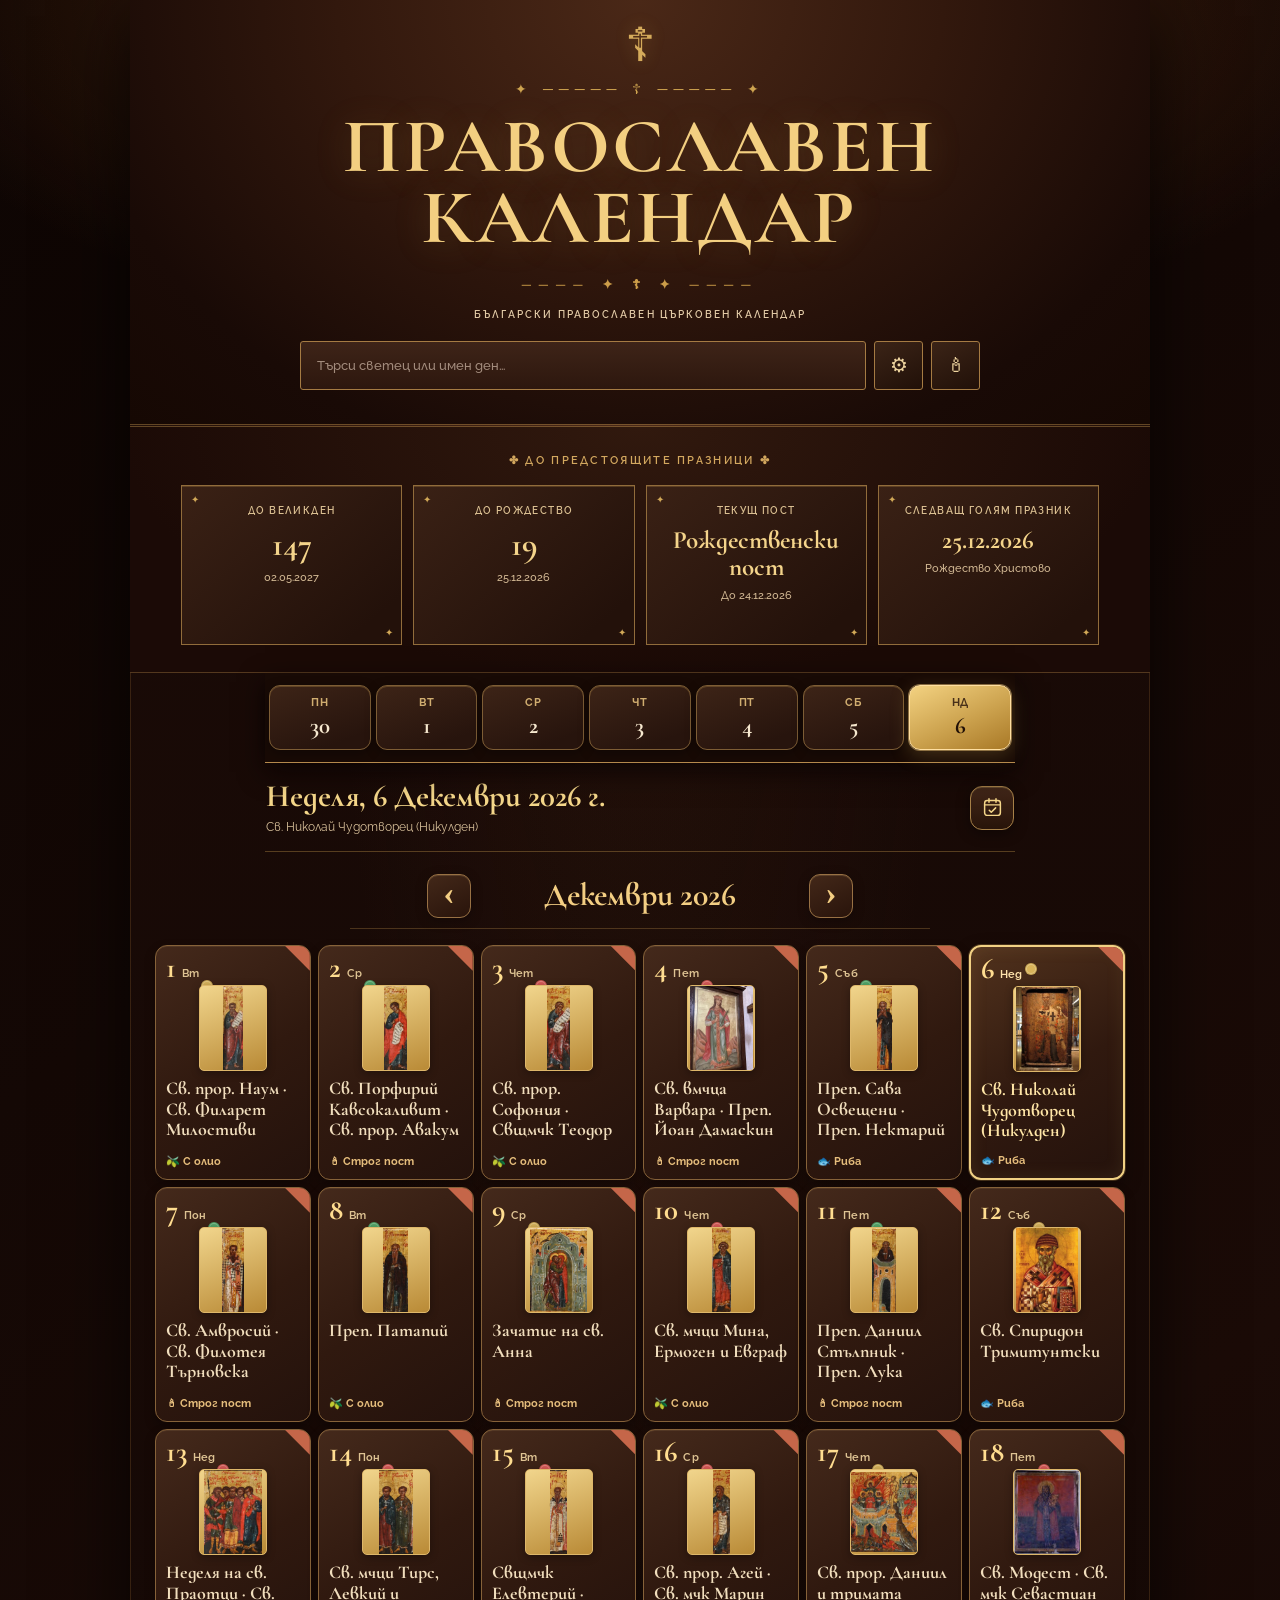
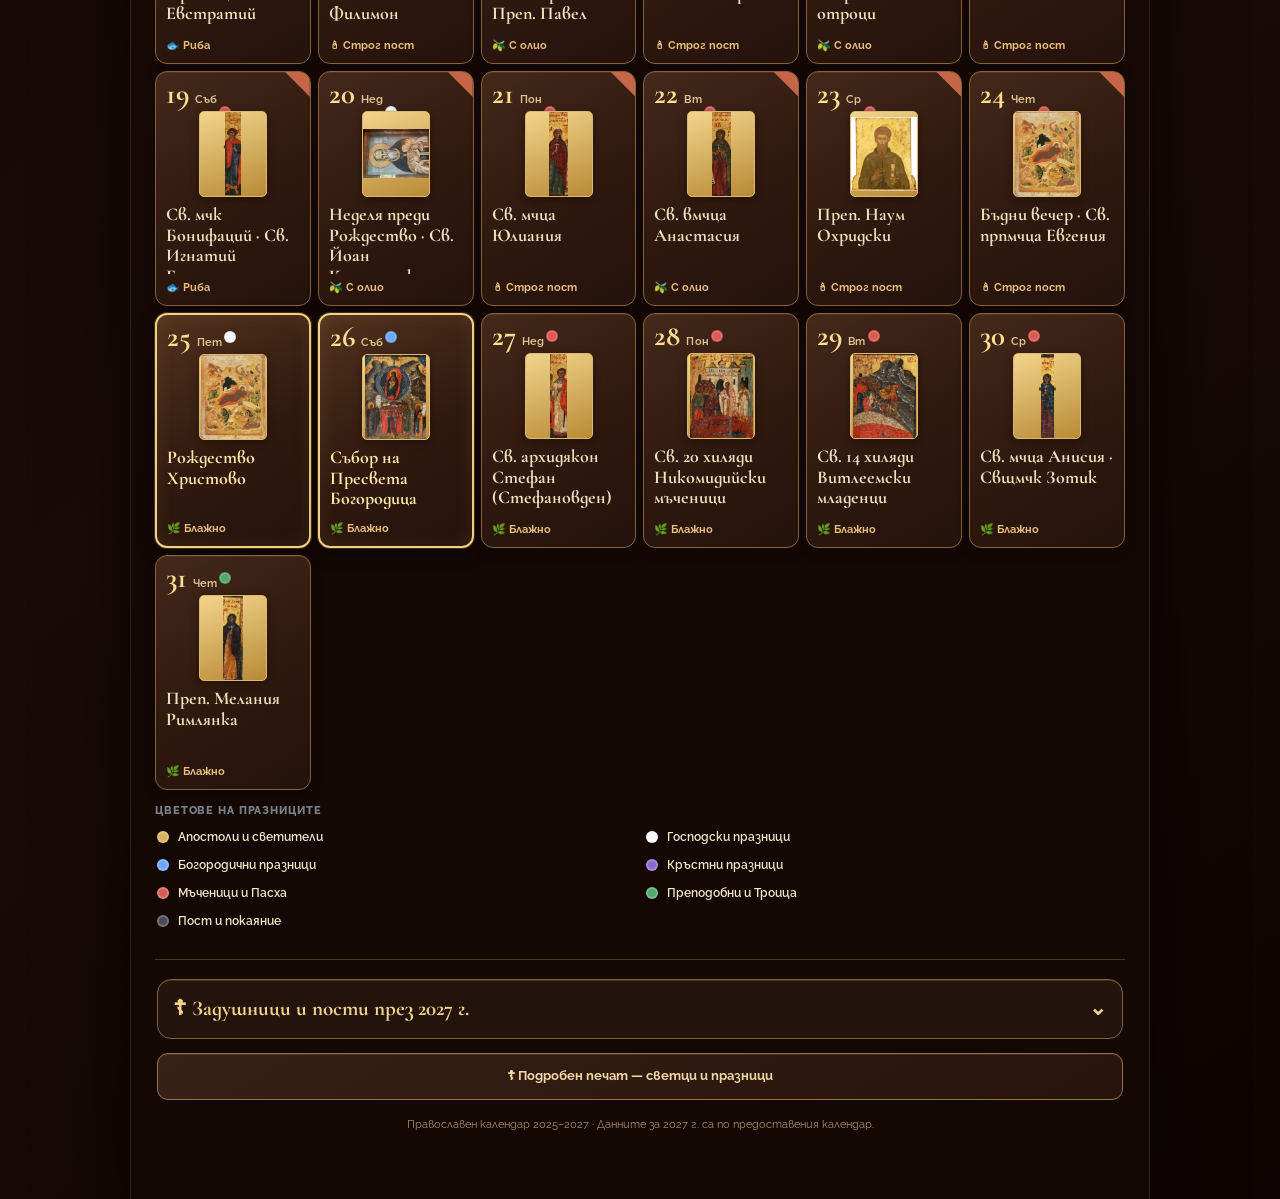
==== commit 5d92b4b2: "Add both full-year Wikimedia Menaion icon archives for all 2027 calendar days" ====
--- a/index.html
+++ b/index.html
@@ -888,7 +888,7 @@
 <div class="shade" id="detailShade"><div class="sheet" role="dialog" aria-modal="true" aria-labelledby="detailTitle"><div class="handle"></div><div class="sheet-header"><div><h2 id="detailTitle">Светци и празници</h2><div class="sheet-date" id="detailDate"></div></div><button class="close" type="button" id="closeDetail" aria-label="Затвори">×</button></div><div id="detailIcon" class="sheet-icon">☦</div><div class="detail-meta"><div id="detailFeastType" class="chip"></div><div id="detailFast" class="sheet-fast"></div></div><p id="detailFastPeriod" class="detail-fast-period" hidden></p><p id="detailText" class="sheet-text"></p><section id="detailIconGallery" class="detail-icon-gallery" hidden aria-label="Икони на светците за деня"></section><div class="sheet-actions"><button id="prevDay" type="button">‹ Предишен ден</button><button id="nextDay" type="button">Следващ ден ›</button></div></div></div>
 <div class="shade" id="menuShade"><div class="sheet" role="dialog" aria-modal="true" aria-labelledby="menuTitle"><div class="handle"></div><div class="sheet-header"><h2 id="menuTitle">Календар и печат</h2><button class="close" type="button" id="closeMenu" aria-label="Затвори">×</button></div><label for="yearPicker" class="sheet-date">Година</label><select class="month-picker" id="yearPicker" aria-label="Избери година"></select><label for="monthPicker" class="sheet-date">Месец</label><select class="month-picker" id="monthPicker"></select><div class="month-buttons"><button id="prevMonth" type="button">‹ Предишен месец</button><button id="nextMonth" type="button">Следващ месец ›</button></div><button class="menu-button primary" id="printMonth" type="button">🖨 Печат на избрания месец — A4</button><p class="source-note">Печатът използва самостоятелно оформление. Месечният изглед е A4 хоризонтално.</p></div></div>
 <section id="printSheet" class="print-sheet" aria-label="Печат на календар"></section><section id="printDetails" class="print-details" aria-label="Подробен печат"></section><section id="printFastsSheet" class="print-fasts" aria-label="Печат на задушници и пости през 2027 г."></section>
-<script>const DATA={"2025-01-01":{"text":"Обрезание Господне · Св. Василий Велики. Имен ден: Васил, Василка, Васко, Васа. Сурвакане по български обичай.","tag":"","namedays":["Васил","Василка","Васко","Васа"],"traditions":"Сурвакане по български обичай.","note":"","title":"Обрезание Господне · Св. Василий Велики"},"2025-01-02":{"text":"Църковен ден","tag":"","namedays":[],"traditions":"","note":"","title":"Църковен ден"},"2025-01-03":{"text":"Църковен ден","tag":"","namedays":[],"traditions":"","note":"","title":"Църковен ден"},"2025-01-04":{"text":"Църковен ден","tag":"","namedays":[],"traditions":"","note":"","title":"Църковен ден"},"2025-01-05":{"text":"Предпразненство на Богоявление · Навечерие","tag":"","namedays":[],"traditions":"","note":"","title":"Предпразненство на Богоявление · Навечерие"},"2025-01-06":{"text":"Св. Богоявление (Йордановден). Имен ден: Йордан, Йорданка, Богдан, Богдана. Велик водосвет и освещаване на водите.","tag":"","namedays":["Йордан","Йорданка","Богдан","Богдана"],"traditions":"Велик водосвет и освещаване на водите.","note":"","title":"Св. Богоявление (Йордановден)"},"2025-01-07":{"text":"Събор на св. Йоан Кръстител. Имен ден: Иван, Ивана, Йоан, Йоана, Ивайло. Ивановден.","tag":"","namedays":["Иван","Ивана","Йоан","Йоана","Ивайло"],"traditions":"Ивановден.","note":"","title":"Събор на св. Йоан Кръстител"},"2025-01-08":{"text":"Църковен ден","tag":"","namedays":[],"traditions":"","note":"","title":"Църковен ден"},"2025-01-09":{"text":"Църковен ден","tag":"","namedays":[],"traditions":"","note":"","title":"Църковен ден"},"2025-01-10":{"text":"Църковен ден","tag":"","namedays":[],"traditions":"","note":"","title":"Църковен ден"},"2025-01-11":{"text":"Църковен ден","tag":"","namedays":[],"traditions":"","note":"","title":"Църковен ден"},"2025-01-12":{"text":"Църковен ден","tag":"","namedays":[],"traditions":"","note":"","title":"Църковен ден"},"2025-01-13":{"text":"Църковен ден","tag":"","namedays":[],"traditions":"","note":"","title":"Църковен ден"},"2025-01-14":{"text":"Църковен ден","tag":"","namedays":[],"traditions":"","note":"","title":"Църковен ден"},"2025-01-15":{"text":"Църковен ден","tag":"","namedays":[],"traditions":"","note":"","title":"Църковен ден"},"2025-01-16":{"text":"Църковен ден","tag":"","namedays":[],"traditions":"","note":"","title":"Църковен ден"},"2025-01-17":{"text":"Св. Антоний Велики. Имен ден: Антон, Антония, Тони, Тоня","tag":"","namedays":["Антон","Антония","Тони","Тоня"],"traditions":"","note":"","title":"Св. Антоний Велики"},"2025-01-18":{"text":"Св. Атанасий Велики. Имен ден: Атанас, Атанаска, Наско","tag":"","namedays":["Атанас","Атанаска","Наско"],"traditions":"","note":"","title":"Св. Атанасий Велики"},"2025-01-19":{"text":"Църковен ден","tag":"","namedays":[],"traditions":"","note":"","title":"Църковен ден"},"2025-01-20":{"text":"Преп. Евтимий Велики. Имен ден: Евтим, Евтимия","tag":"","namedays":["Евтим","Евтимия"],"traditions":"","note":"","title":"Преп. Евтимий Велики"},"2025-01-21":{"text":"Църковен ден","tag":"","namedays":[],"traditions":"","note":"","title":"Църковен ден"},"2025-01-22":{"text":"Църковен ден","tag":"","namedays":[],"traditions":"","note":"","title":"Църковен ден"},"2025-01-23":{"text":"Църковен ден","tag":"","namedays":[],"traditions":"","note":"","title":"Църковен ден"},"2025-01-24":{"text":"Църковен ден","tag":"","namedays":[],"traditions":"","note":"","title":"Църковен ден"},"2025-01-25":{"text":"Св. Григорий Богослов. Имен ден: Григор, Гриша","tag":"","namedays":["Григор","Гриша"],"traditions":"","note":"","title":"Св. Григорий Богослов"},"2025-01-26":{"text":"Църковен ден","tag":"","namedays":[],"traditions":"","note":"","title":"Църковен ден"},"2025-01-27":{"text":"Църковен ден","tag":"","namedays":[],"traditions":"","note":"","title":"Църковен ден"},"2025-01-28":{"text":"Църковен ден","tag":"","namedays":[],"traditions":"","note":"","title":"Църковен ден"},"2025-01-29":{"text":"Църковен ден","tag":"","namedays":[],"traditions":"","note":"","title":"Църковен ден"},"2025-01-30":{"text":"Църковен ден","tag":"","namedays":[],"traditions":"","note":"","title":"Църковен ден"},"2025-01-31":{"text":"Църковен ден","tag":"","namedays":[],"traditions":"","note":"","title":"Църковен ден"},"2025-02-01":{"text":"Църковен ден","tag":"","namedays":[],"traditions":"","note":"","title":"Църковен ден"},"2025-02-02":{"text":"Сретение Господне. Имен ден: Симеон, Симона","tag":"","namedays":["Симеон","Симона"],"traditions":"","note":"","title":"Сретение Господне"},"2025-02-03":{"text":"Църковен ден","tag":"","namedays":[],"traditions":"","note":"","title":"Църковен ден"},"2025-02-04":{"text":"Църковен ден","tag":"","namedays":[],"traditions":"","note":"","title":"Църковен ден"},"2025-02-05":{"text":"Църковен ден","tag":"","namedays":[],"traditions":"","note":"","title":"Църковен ден"},"2025-02-06":{"text":"Църковен ден","tag":"","namedays":[],"traditions":"","note":"","title":"Църковен ден"},"2025-02-07":{"text":"Църковен ден","tag":"","namedays":[],"traditions":"","note":"","title":"Църковен ден"},"2025-02-08":{"text":"Църковен ден","tag":"","namedays":[],"traditions":"","note":"","title":"Църковен ден"},"2025-02-09":{"text":"Неделя на Митаря и Фарисея","tag":"","namedays":[],"traditions":"","note":"","title":"Неделя на Митаря и Фарисея"},"2025-02-10":{"text":"Св. свещеномъченик Харалампий. Имен ден: Харалампи, Харалан, Хари","tag":"","namedays":["Харалампи","Харалан","Хари"],"traditions":"","note":"","title":"Св. свещеномъченик Харалампий"},"2025-02-11":{"text":"Църковен ден","tag":"","namedays":[],"traditions":"","note":"","title":"Църковен ден"},"2025-02-12":{"text":"Църковен ден","tag":"","namedays":[],"traditions":"","note":"","title":"Църковен ден"},"2025-02-13":{"text":"Църковен ден","tag":"","namedays":[],"traditions":"","note":"","title":"Църковен ден"},"2025-02-14":{"text":"Преп. Авксентий; св. равноапостолен Кирил Славянобългарски. Имен ден: Кирил, Кирилка","tag":"","namedays":["Кирил","Кирилка"],"traditions":"","note":"","title":"Преп. Авксентий; св. равноапостолен Кирил Славянобългарски"},"2025-02-15":{"text":"Църковен ден","tag":"","namedays":[],"traditions":"","note":"","title":"Църковен ден"},"2025-02-16":{"text":"Неделя на Блудния син","tag":"","namedays":[],"traditions":"","note":"","title":"Неделя на Блудния син"},"2025-02-17":{"text":"Църковен ден","tag":"","namedays":[],"traditions":"","note":"","title":"Църковен ден"},"2025-02-18":{"text":"Църковен ден","tag":"","namedays":[],"traditions":"","note":"","title":"Църковен ден"},"2025-02-19":{"text":"Църковен ден","tag":"","namedays":[],"traditions":"","note":"","title":"Църковен ден"},"2025-02-20":{"text":"Църковен ден","tag":"","namedays":[],"traditions":"","note":"","title":"Църковен ден"},"2025-02-21":{"text":"Църковен ден","tag":"","namedays":[],"traditions":"","note":"","title":"Църковен ден"},"2025-02-22":{"text":"Църковен ден","tag":"","namedays":[],"traditions":"","note":"","title":"Църковен ден"},"2025-02-23":{"text":"Неделя Месопустна","tag":"","namedays":[],"traditions":"","note":"","title":"Неделя Месопустна"},"2025-02-24":{"text":"Църковен ден. Без месо, но с млечни продукти и яйца; не е пълно месоядие.","tag":"","namedays":[],"traditions":"","note":"Без месо, но с млечни продукти и яйца; не е пълно месоядие.","title":"Църковен ден"},"2025-02-25":{"text":"Църковен ден. Без месо, но с млечни продукти и яйца; не е пълно месоядие.","tag":"","namedays":[],"traditions":"","note":"Без месо, но с млечни продукти и яйца; не е пълно месоядие.","title":"Църковен ден"},"2025-02-26":{"text":"Църковен ден. Без месо, но с млечни продукти и яйца; не е пълно месоядие.","tag":"","namedays":[],"traditions":"","note":"Без месо, но с млечни продукти и яйца; не е пълно месоядие.","title":"Църковен ден"},"2025-02-27":{"text":"Църковен ден. Без месо, но с млечни продукти и яйца; не е пълно месоядие.","tag":"","namedays":[],"traditions":"","note":"Без месо, но с млечни продукти и яйца; не е пълно месоядие.","title":"Църковен ден"},"2025-02-28":{"text":"Църковен ден. Без месо, но с млечни продукти и яйца; не е пълно месоядие.","tag":"","namedays":[],"traditions":"","note":"Без месо, но с млечни продукти и яйца; не е пълно месоядие.","title":"Църковен ден"},"2025-03-01":{"text":"Църковен ден. Без месо, но с млечни продукти и яйца; не е пълно месоядие.","tag":"","namedays":[],"traditions":"","note":"Без месо, но с млечни продукти и яйца; не е пълно месоядие.","title":"Църковен ден"},"2025-03-02":{"text":"Неделя Сиропустна (Прошка). Без месо, но с млечни продукти и яйца; не е пълно месоядие.","tag":"","namedays":[],"traditions":"","note":"Без месо, но с млечни продукти и яйца; не е пълно месоядие.","title":"Неделя Сиропустна (Прошка)"},"2025-03-03":{"text":"Начало на Великия пост","tag":"","namedays":[],"traditions":"","note":"","title":"Начало на Великия пост"},"2025-03-04":{"text":"Църковен ден","tag":"","namedays":[],"traditions":"","note":"","title":"Църковен ден"},"2025-03-05":{"text":"Църковен ден","tag":"","namedays":[],"traditions":"","note":"","title":"Църковен ден"},"2025-03-06":{"text":"Църковен ден","tag":"","namedays":[],"traditions":"","note":"","title":"Църковен ден"},"2025-03-07":{"text":"Църковен ден","tag":"","namedays":[],"traditions":"","note":"","title":"Църковен ден"},"2025-03-08":{"text":"Тодорова събота","tag":"","namedays":[],"traditions":"","note":"","title":"Тодорова събота"},"2025-03-09":{"text":"Св. четиридесет мъченици Севастийски","tag":"","namedays":[],"traditions":"","note":"","title":"Св. четиридесет мъченици Севастийски"},"2025-03-10":{"text":"Църковен ден","tag":"","namedays":[],"traditions":"","note":"","title":"Църковен ден"},"2025-03-11":{"text":"Църковен ден","tag":"","namedays":[],"traditions":"","note":"","title":"Църковен ден"},"2025-03-12":{"text":"Църковен ден","tag":"","namedays":[],"traditions":"","note":"","title":"Църковен ден"},"2025-03-13":{"text":"Църковен ден","tag":"","namedays":[],"traditions":"","note":"","title":"Църковен ден"},"2025-03-14":{"text":"Църковен ден","tag":"","namedays":[],"traditions":"","note":"","title":"Църковен ден"},"2025-03-15":{"text":"Църковен ден","tag":"","namedays":[],"traditions":"","note":"","title":"Църковен ден"},"2025-03-16":{"text":"Църковен ден","tag":"","namedays":[],"traditions":"","note":"","title":"Църковен ден"},"2025-03-17":{"text":"Църковен ден","tag":"","namedays":[],"traditions":"","note":"","title":"Църковен ден"},"2025-03-18":{"text":"Църковен ден","tag":"","namedays":[],"traditions":"","note":"","title":"Църковен ден"},"2025-03-19":{"text":"Църковен ден","tag":"","namedays":[],"traditions":"","note":"","title":"Църковен ден"},"2025-03-20":{"text":"Църковен ден","tag":"","namedays":[],"traditions":"","note":"","title":"Църковен ден"},"2025-03-21":{"text":"Църковен ден","tag":"","namedays":[],"traditions":"","note":"","title":"Църковен ден"},"2025-03-22":{"text":"Църковен ден","tag":"","namedays":[],"traditions":"","note":"","title":"Църковен ден"},"2025-03-23":{"text":"Църковен ден","tag":"","namedays":[],"traditions":"","note":"","title":"Църковен ден"},"2025-03-24":{"text":"Църковен ден","tag":"","namedays":[],"traditions":"","note":"","title":"Църковен ден"},"2025-03-25":{"text":"Благовещение Богородично. Имен ден: Благовест, Благовеста, Блага. Благовец.","tag":"","namedays":["Благовест","Благовеста","Блага"],"traditions":"Благовец.","note":"","title":"Благовещение Богородично"},"2025-03-26":{"text":"Църковен ден","tag":"","namedays":[],"traditions":"","note":"","title":"Църковен ден"},"2025-03-27":{"text":"Църковен ден","tag":"","namedays":[],"traditions":"","note":"","title":"Църковен ден"},"2025-03-28":{"text":"Църковен ден","tag":"","namedays":[],"traditions":"","note":"","title":"Църковен ден"},"2025-03-29":{"text":"Църковен ден","tag":"","namedays":[],"traditions":"","note":"","title":"Църковен ден"},"2025-03-30":{"text":"Църковен ден","tag":"","namedays":[],"traditions":"","note":"","title":"Църковен ден"},"2025-03-31":{"text":"Църковен ден","tag":"","namedays":[],"traditions":"","note":"","title":"Църковен ден"},"2025-04-01":{"text":"Църковен ден","tag":"","namedays":[],"traditions":"","note":"","title":"Църковен ден"},"2025-04-02":{"text":"Църковен ден","tag":"","namedays":[],"traditions":"","note":"","title":"Църковен ден"},"2025-04-03":{"text":"Църковен ден","tag":"","namedays":[],"traditions":"","note":"","title":"Църковен ден"},"2025-04-04":{"text":"Църковен ден","tag":"","namedays":[],"traditions":"","note":"","title":"Църковен ден"},"2025-04-05":{"text":"Църковен ден","tag":"","namedays":[],"traditions":"","note":"","title":"Църковен ден"},"2025-04-06":{"text":"Църковен ден","tag":"","namedays":[],"traditions":"","note":"","title":"Църковен ден"},"2025-04-07":{"text":"Църковен ден","tag":"","namedays":[],"traditions":"","note":"","title":"Църковен ден"},"2025-04-08":{"text":"Църковен ден","tag":"","namedays":[],"traditions":"","note":"","title":"Църковен ден"},"2025-04-09":{"text":"Църковен ден","tag":"","namedays":[],"traditions":"","note":"","title":"Църковен ден"},"2025-04-10":{"text":"Църковен ден","tag":"","namedays":[],"traditions":"","note":"","title":"Църковен ден"},"2025-04-11":{"text":"Църковен ден","tag":"","namedays":[],"traditions":"","note":"","title":"Църковен ден"},"2025-04-12":{"text":"Лазарова събота","tag":"","namedays":[],"traditions":"","note":"","title":"Лазарова събота"},"2025-04-13":{"text":"Вход Господен в Йерусалим (Цветница)","tag":"","namedays":[],"traditions":"","note":"","title":"Вход Господен в Йерусалим (Цветница)"},"2025-04-14":{"text":"Велики понеделник","tag":"","namedays":[],"traditions":"","note":"","title":"Велики понеделник"},"2025-04-15":{"text":"Велики вторник","tag":"","namedays":[],"traditions":"","note":"","title":"Велики вторник"},"2025-04-16":{"text":"Велика сряда","tag":"","namedays":[],"traditions":"","note":"","title":"Велика сряда"},"2025-04-17":{"text":"Велики четвъртък","tag":"","namedays":[],"traditions":"","note":"","title":"Велики четвъртък"},"2025-04-18":{"text":"Велики петък","tag":"","namedays":[],"traditions":"","note":"","title":"Велики петък"},"2025-04-19":{"text":"Велика събота","tag":"","namedays":[],"traditions":"","note":"","title":"Велика събота"},"2025-04-20":{"text":"Възкресение Христово (Великден)","tag":"","namedays":[],"traditions":"","note":"","title":"Възкресение Христово (Великден)"},"2025-04-21":{"text":"Църковен ден","tag":"","namedays":[],"traditions":"","note":"","title":"Църковен ден"},"2025-04-22":{"text":"Църковен ден","tag":"","namedays":[],"traditions":"","note":"","title":"Църковен ден"},"2025-04-23":{"text":"Църковен ден","tag":"","namedays":[],"traditions":"","note":"","title":"Църковен ден"},"2025-04-24":{"text":"Църковен ден","tag":"","namedays":[],"traditions":"","note":"","title":"Църковен ден"},"2025-04-25":{"text":"Църковен ден","tag":"","namedays":[],"traditions":"","note":"","title":"Църковен ден"},"2025-04-26":{"text":"Църковен ден","tag":"","namedays":[],"traditions":"","note":"","title":"Църковен ден"},"2025-04-27":{"text":"Църковен ден","tag":"","namedays":[],"traditions":"","note":"","title":"Църковен ден"},"2025-04-28":{"text":"Църковен ден","tag":"","namedays":[],"traditions":"","note":"","title":"Църковен ден"},"2025-04-29":{"text":"Църковен ден","tag":"","namedays":[],"traditions":"","note":"","title":"Църковен ден"},"2025-04-30":{"text":"Църковен ден","tag":"","namedays":[],"traditions":"","note":"","title":"Църковен ден"},"2025-05-01":{"text":"Църковен ден","tag":"","namedays":[],"traditions":"","note":"","title":"Църковен ден"},"2025-05-02":{"text":"Св. цар Борис-Михаил Покръстител. Имен ден: Борис, Борислав, Борислава","tag":"","namedays":["Борис","Борислав","Борислава"],"traditions":"","note":"","title":"Св. цар Борис-Михаил Покръстител"},"2025-05-03":{"text":"Църковен ден","tag":"","namedays":[],"traditions":"","note":"","title":"Църковен ден"},"2025-05-04":{"text":"Църковен ден","tag":"","namedays":[],"traditions":"","note":"","title":"Църковен ден"},"2025-05-05":{"text":"Църковен ден","tag":"","namedays":[],"traditions":"","note":"","title":"Църковен ден"},"2025-05-06":{"text":"Св. великомъченик Георги Победоносец (Гергьовден). Имен ден: Георги, Георгина, Гошо, Жоро. Празнична трапеза, традиционно агне, зеленина.","tag":"","namedays":["Георги","Георгина","Гошо","Жоро"],"traditions":"Празнична трапеза, традиционно агне, зеленина.","note":"","title":"Св. великомъченик Георги Победоносец (Гергьовден)"},"2025-05-07":{"text":"Църковен ден","tag":"","namedays":[],"traditions":"","note":"","title":"Църковен ден"},"2025-05-08":{"text":"Църковен ден","tag":"","namedays":[],"traditions":"","note":"","title":"Църковен ден"},"2025-05-09":{"text":"Църковен ден","tag":"","namedays":[],"traditions":"","note":"","title":"Църковен ден"},"2025-05-10":{"text":"Църковен ден","tag":"","namedays":[],"traditions":"","note":"","title":"Църковен ден"},"2025-05-11":{"text":"Св. равноапостолни Кирил и Методий. Имен ден: Кирил, Методи, Кирилка","tag":"","namedays":["Кирил","Методи","Кирилка"],"traditions":"","note":"","title":"Св. равноапостолни Кирил и Методий"},"2025-05-12":{"text":"Църковен ден","tag":"","namedays":[],"traditions":"","note":"","title":"Църковен ден"},"2025-05-13":{"text":"Църковен ден","tag":"","namedays":[],"traditions":"","note":"","title":"Църковен ден"},"2025-05-14":{"text":"Църковен ден","tag":"","namedays":[],"traditions":"","note":"","title":"Църковен ден"},"2025-05-15":{"text":"Църковен ден","tag":"","namedays":[],"traditions":"","note":"","title":"Църковен ден"},"2025-05-16":{"text":"Църковен ден","tag":"","namedays":[],"traditions":"","note":"","title":"Църковен ден"},"2025-05-17":{"text":"Църковен ден","tag":"","namedays":[],"traditions":"","note":"","title":"Църковен ден"},"2025-05-18":{"text":"Църковен ден","tag":"","namedays":[],"traditions":"","note":"","title":"Църковен ден"},"2025-05-19":{"text":"Църковен ден","tag":"","namedays":[],"traditions":"","note":"","title":"Църковен ден"},"2025-05-20":{"text":"Църковен ден","tag":"","namedays":[],"traditions":"","note":"","title":"Църковен ден"},"2025-05-21":{"text":"Св. Константин и св. Елена. Имен ден: Константин, Костадин, Елена, Нели","tag":"","namedays":["Константин","Костадин","Елена","Нели"],"traditions":"","note":"","title":"Св. Константин и св. Елена"},"2025-05-22":{"text":"Църковен ден","tag":"","namedays":[],"traditions":"","note":"","title":"Църковен ден"},"2025-05-23":{"text":"Църковен ден","tag":"","namedays":[],"traditions":"","note":"","title":"Църковен ден"},"2025-05-24":{"text":"Църковен ден","tag":"","namedays":[],"traditions":"","note":"","title":"Църковен ден"},"2025-05-25":{"text":"Църковен ден","tag":"","namedays":[],"traditions":"","note":"","title":"Църковен ден"},"2025-05-26":{"text":"Църковен ден","tag":"","namedays":[],"traditions":"","note":"","title":"Църковен ден"},"2025-05-27":{"text":"Църковен ден","tag":"","namedays":[],"traditions":"","note":"","title":"Църковен ден"},"2025-05-28":{"text":"Църковен ден","tag":"","namedays":[],"traditions":"","note":"","title":"Църковен ден"},"2025-05-29":{"text":"Възнесение Господне (Спасовден)","tag":"","namedays":[],"traditions":"","note":"","title":"Възнесение Господне (Спасовден)"},"2025-05-30":{"text":"Църковен ден","tag":"","namedays":[],"traditions":"","note":"","title":"Църковен ден"},"2025-05-31":{"text":"Църковен ден","tag":"","namedays":[],"traditions":"","note":"","title":"Църковен ден"},"2025-06-01":{"text":"Църковен ден","tag":"","namedays":[],"traditions":"","note":"","title":"Църковен ден"},"2025-06-02":{"text":"Църковен ден","tag":"","namedays":[],"traditions":"","note":"","title":"Църковен ден"},"2025-06-03":{"text":"Църковен ден","tag":"","namedays":[],"traditions":"","note":"","title":"Църковен ден"},"2025-06-04":{"text":"Църковен ден","tag":"","namedays":[],"traditions":"","note":"","title":"Църковен ден"},"2025-06-05":{"text":"Църковен ден","tag":"","namedays":[],"traditions":"","note":"","title":"Църковен ден"},"2025-06-06":{"text":"Църковен ден","tag":"","namedays":[],"traditions":"","note":"","title":"Църковен ден"},"2025-06-07":{"text":"Църковен ден","tag":"","namedays":[],"traditions":"","note":"","title":"Църковен ден"},"2025-06-08":{"text":"Петдесетница (Св. Троица)","tag":"","namedays":[],"traditions":"","note":"","title":"Петдесетница (Св. Троица)"},"2025-06-09":{"text":"Свети Дух","tag":"","namedays":[],"traditions":"","note":"","title":"Свети Дух"},"2025-06-10":{"text":"Църковен ден","tag":"","namedays":[],"traditions":"","note":"","title":"Църковен ден"},"2025-06-11":{"text":"Църковен ден","tag":"","namedays":[],"traditions":"","note":"","title":"Църковен ден"},"2025-06-12":{"text":"Църковен ден","tag":"","namedays":[],"traditions":"","note":"","title":"Църковен ден"},"2025-06-13":{"text":"Църковен ден","tag":"","namedays":[],"traditions":"","note":"","title":"Църковен ден"},"2025-06-14":{"text":"Църковен ден","tag":"","namedays":[],"traditions":"","note":"","title":"Църковен ден"},"2025-06-15":{"text":"Неделя на Всички светии","tag":"","namedays":[],"traditions":"","note":"","title":"Неделя на Всички светии"},"2025-06-16":{"text":"Църковен ден","tag":"","namedays":[],"traditions":"","note":"","title":"Църковен ден"},"2025-06-17":{"text":"Църковен ден","tag":"","namedays":[],"traditions":"","note":"","title":"Църковен ден"},"2025-06-18":{"text":"Църковен ден","tag":"","namedays":[],"traditions":"","note":"","title":"Църковен ден"},"2025-06-19":{"text":"Църковен ден","tag":"","namedays":[],"traditions":"","note":"","title":"Църковен ден"},"2025-06-20":{"text":"Църковен ден","tag":"","namedays":[],"traditions":"","note":"","title":"Църковен ден"},"2025-06-21":{"text":"Църковен ден","tag":"","namedays":[],"traditions":"","note":"","title":"Църковен ден"},"2025-06-22":{"text":"Църковен ден","tag":"","namedays":[],"traditions":"","note":"","title":"Църковен ден"},"2025-06-23":{"text":"Църковен ден","tag":"","namedays":[],"traditions":"","note":"","title":"Църковен ден"},"2025-06-24":{"text":"Рождество на св. Йоан Кръстител (Еньовден). Имен ден: Еньо, Еня, Яни. Еньовденски обичаи с билки.","tag":"","namedays":["Еньо","Еня","Яни"],"traditions":"Еньовденски обичаи с билки.","note":"","title":"Рождество на св. Йоан Кръстител (Еньовден)"},"2025-06-25":{"text":"Църковен ден","tag":"","namedays":[],"traditions":"","note":"","title":"Църковен ден"},"2025-06-26":{"text":"Църковен ден","tag":"","namedays":[],"traditions":"","note":"","title":"Църковен ден"},"2025-06-27":{"text":"Църковен ден","tag":"","namedays":[],"traditions":"","note":"","title":"Църковен ден"},"2025-06-28":{"text":"Църковен ден","tag":"","namedays":[],"traditions":"","note":"","title":"Църковен ден"},"2025-06-29":{"text":"Св. апостоли Петър и Павел. Имен ден: Петър, Павел, Петра, Павлина. Петровден.","tag":"","namedays":["Петър","Павел","Петра","Павлина"],"traditions":"Петровден.","note":"","title":"Св. апостоли Петър и Павел"},"2025-06-30":{"text":"Църковен ден","tag":"","namedays":[],"traditions":"","note":"","title":"Църковен ден"},"2025-07-01":{"text":"Църковен ден","tag":"","namedays":[],"traditions":"","note":"","title":"Църковен ден"},"2025-07-02":{"text":"Църковен ден","tag":"","namedays":[],"traditions":"","note":"","title":"Църковен ден"},"2025-07-03":{"text":"Църковен ден","tag":"","namedays":[],"traditions":"","note":"","title":"Църковен ден"},"2025-07-04":{"text":"Църковен ден","tag":"","namedays":[],"traditions":"","note":"","title":"Църковен ден"},"2025-07-05":{"text":"Църковен ден","tag":"","namedays":[],"traditions":"","note":"","title":"Църковен ден"},"2025-07-06":{"text":"Църковен ден","tag":"","namedays":[],"traditions":"","note":"","title":"Църковен ден"},"2025-07-07":{"text":"Църковен ден","tag":"","namedays":[],"traditions":"","note":"","title":"Църковен ден"},"2025-07-08":{"text":"Църковен ден","tag":"","namedays":[],"traditions":"","note":"","title":"Църковен ден"},"2025-07-09":{"text":"Църковен ден","tag":"","namedays":[],"traditions":"","note":"","title":"Църковен ден"},"2025-07-10":{"text":"Църковен ден","tag":"","namedays":[],"traditions":"","note":"","title":"Църковен ден"},"2025-07-11":{"text":"Църковен ден","tag":"","namedays":[],"traditions":"","note":"","title":"Църковен ден"},"2025-07-12":{"text":"Църковен ден","tag":"","namedays":[],"traditions":"","note":"","title":"Църковен ден"},"2025-07-13":{"text":"Църковен ден","tag":"","namedays":[],"traditions":"","note":"","title":"Църковен ден"},"2025-07-14":{"text":"Църковен ден","tag":"","namedays":[],"traditions":"","note":"","title":"Църковен ден"},"2025-07-15":{"text":"Църковен ден","tag":"","namedays":[],"traditions":"","note":"","title":"Църковен ден"},"2025-07-16":{"text":"Църковен ден","tag":"","namedays":[],"traditions":"","note":"","title":"Църковен ден"},"2025-07-17":{"text":"Църковен ден","tag":"","namedays":[],"traditions":"","note":"","title":"Църковен ден"},"2025-07-18":{"text":"Църковен ден","tag":"","namedays":[],"traditions":"","note":"","title":"Църковен ден"},"2025-07-19":{"text":"Църковен ден","tag":"","namedays":[],"traditions":"","note":"","title":"Църковен ден"},"2025-07-20":{"text":"Св. пророк Илия (Илинден). Имен ден: Илия, Илияна, Илка","tag":"","namedays":["Илия","Илияна","Илка"],"traditions":"","note":"","title":"Св. пророк Илия (Илинден)"},"2025-07-21":{"text":"Църковен ден","tag":"","namedays":[],"traditions":"","note":"","title":"Църковен ден"},"2025-07-22":{"text":"Църковен ден","tag":"","namedays":[],"traditions":"","note":"","title":"Църковен ден"},"2025-07-23":{"text":"Църковен ден","tag":"","namedays":[],"traditions":"","note":"","title":"Църковен ден"},"2025-07-24":{"text":"Църковен ден","tag":"","namedays":[],"traditions":"","note":"","title":"Църковен ден"},"2025-07-25":{"text":"Църковен ден","tag":"","namedays":[],"traditions":"","note":"","title":"Църковен ден"},"2025-07-26":{"text":"Църковен ден","tag":"","namedays":[],"traditions":"","note":"","title":"Църковен ден"},"2025-07-27":{"text":"Църковен ден","tag":"","namedays":[],"traditions":"","note":"","title":"Църковен ден"},"2025-07-28":{"text":"Църковен ден","tag":"","namedays":[],"traditions":"","note":"","title":"Църковен ден"},"2025-07-29":{"text":"Църковен ден","tag":"","namedays":[],"traditions":"","note":"","title":"Църковен ден"},"2025-07-30":{"text":"Църковен ден","tag":"","namedays":[],"traditions":"","note":"","title":"Църковен ден"},"2025-07-31":{"text":"Църковен ден","tag":"","namedays":[],"traditions":"","note":"","title":"Църковен ден"},"2025-08-01":{"text":"Църковен ден","tag":"","namedays":[],"traditions":"","note":"","title":"Църковен ден"},"2025-08-02":{"text":"Църковен ден","tag":"","namedays":[],"traditions":"","note":"","title":"Църковен ден"},"2025-08-03":{"text":"Църковен ден","tag":"","namedays":[],"traditions":"","note":"","title":"Църковен ден"},"2025-08-04":{"text":"Църковен ден","tag":"","namedays":[],"traditions":"","note":"","title":"Църковен ден"},"2025-08-05":{"text":"Църковен ден","tag":"","namedays":[],"traditions":"","note":"","title":"Църковен ден"},"2025-08-06":{"text":"Преображение Господне. Освещаване на грозде и плодове.","tag":"","namedays":[],"traditions":"Освещаване на грозде и плодове.","note":"","title":"Преображение Господне"},"2025-08-07":{"text":"Църковен ден","tag":"","namedays":[],"traditions":"","note":"","title":"Църковен ден"},"2025-08-08":{"text":"Църковен ден","tag":"","namedays":[],"traditions":"","note":"","title":"Църковен ден"},"2025-08-09":{"text":"Църковен ден","tag":"","namedays":[],"traditions":"","note":"","title":"Църковен ден"},"2025-08-10":{"text":"Църковен ден","tag":"","namedays":[],"traditions":"","note":"","title":"Църковен ден"},"2025-08-11":{"text":"Църковен ден","tag":"","namedays":[],"traditions":"","note":"","title":"Църковен ден"},"2025-08-12":{"text":"Църковен ден","tag":"","namedays":[],"traditions":"","note":"","title":"Църковен ден"},"2025-08-13":{"text":"Църковен ден","tag":"","namedays":[],"traditions":"","note":"","title":"Църковен ден"},"2025-08-14":{"text":"Църковен ден","tag":"","namedays":[],"traditions":"","note":"","title":"Църковен ден"},"2025-08-15":{"text":"Успение на Пресвета Богородица. Имен ден: Мария, Марийка, Марина. Голяма Богородица.","tag":"","namedays":["Мария","Марийка","Марина"],"traditions":"Голяма Богородица.","note":"","title":"Успение на Пресвета Богородица"},"2025-08-16":{"text":"Църковен ден","tag":"","namedays":[],"traditions":"","note":"","title":"Църковен ден"},"2025-08-17":{"text":"Църковен ден","tag":"","namedays":[],"traditions":"","note":"","title":"Църковен ден"},"2025-08-18":{"text":"Църковен ден","tag":"","namedays":[],"traditions":"","note":"","title":"Църковен ден"},"2025-08-19":{"text":"Църковен ден","tag":"","namedays":[],"traditions":"","note":"","title":"Църковен ден"},"2025-08-20":{"text":"Църковен ден","tag":"","namedays":[],"traditions":"","note":"","title":"Църковен ден"},"2025-08-21":{"text":"Църковен ден","tag":"","namedays":[],"traditions":"","note":"","title":"Църковен ден"},"2025-08-22":{"text":"Църковен ден","tag":"","namedays":[],"traditions":"","note":"","title":"Църковен ден"},"2025-08-23":{"text":"Църковен ден","tag":"","namedays":[],"traditions":"","note":"","title":"Църковен ден"},"2025-08-24":{"text":"Църковен ден","tag":"","namedays":[],"traditions":"","note":"","title":"Църковен ден"},"2025-08-25":{"text":"Църковен ден","tag":"","namedays":[],"traditions":"","note":"","title":"Църковен ден"},"2025-08-26":{"text":"Църковен ден","tag":"","namedays":[],"traditions":"","note":"","title":"Църковен ден"},"2025-08-27":{"text":"Църковен ден","tag":"","namedays":[],"traditions":"","note":"","title":"Църковен ден"},"2025-08-28":{"text":"Църковен ден","tag":"","namedays":[],"traditions":"","note":"","title":"Църковен ден"},"2025-08-29":{"text":"Отсичане главата на св. Йоан Кръстител. Строг пост.","tag":"","namedays":[],"traditions":"Строг пост.","note":"","title":"Отсичане главата на св. Йоан Кръстител"},"2025-08-30":{"text":"Църковен ден","tag":"","namedays":[],"traditions":"","note":"","title":"Църковен ден"},"2025-08-31":{"text":"Църковен ден","tag":"","namedays":[],"traditions":"","note":"","title":"Църковен ден"},"2025-09-01":{"text":"Начало на Индикта (Църковна нова година) · Преп. Симеон Стълпник","tag":"","namedays":[],"traditions":"","note":"","title":"Начало на Индикта (Църковна нова година) · Преп. Симеон Стълпник"},"2025-09-02":{"text":"Църковен ден","tag":"","namedays":[],"traditions":"","note":"","title":"Църковен ден"},"2025-09-03":{"text":"Църковен ден","tag":"","namedays":[],"traditions":"","note":"","title":"Църковен ден"},"2025-09-04":{"text":"Църковен ден","tag":"","namedays":[],"traditions":"","note":"","title":"Църковен ден"},"2025-09-05":{"text":"Църковен ден","tag":"","namedays":[],"traditions":"","note":"","title":"Църковен ден"},"2025-09-06":{"text":"Църковен ден","tag":"","namedays":[],"traditions":"","note":"","title":"Църковен ден"},"2025-09-07":{"text":"Църковен ден","tag":"","namedays":[],"traditions":"","note":"","title":"Църковен ден"},"2025-09-08":{"text":"Рождество на Пресвета Богородица. Имен ден: Мария, Мариана. Малка Богородица.","tag":"","namedays":["Мария","Мариана"],"traditions":"Малка Богородица.","note":"","title":"Рождество на Пресвета Богородица"},"2025-09-09":{"text":"Църковен ден","tag":"","namedays":[],"traditions":"","note":"","title":"Църковен ден"},"2025-09-10":{"text":"Църковен ден","tag":"","namedays":[],"traditions":"","note":"","title":"Църковен ден"},"2025-09-11":{"text":"Църковен ден","tag":"","namedays":[],"traditions":"","note":"","title":"Църковен ден"},"2025-09-12":{"text":"Църковен ден","tag":"","namedays":[],"traditions":"","note":"","title":"Църковен ден"},"2025-09-13":{"text":"Църковен ден","tag":"","namedays":[],"traditions":"","note":"","title":"Църковен ден"},"2025-09-14":{"text":"Въздвижение на Честния Кръст Господен. Кръстовден — строг пост.","tag":"","namedays":[],"traditions":"Кръстовден — строг пост.","note":"","title":"Въздвижение на Честния Кръст Господен"},"2025-09-15":{"text":"Църковен ден","tag":"","namedays":[],"traditions":"","note":"","title":"Църковен ден"},"2025-09-16":{"text":"Църковен ден","tag":"","namedays":[],"traditions":"","note":"","title":"Църковен ден"},"2025-09-17":{"text":"Църковен ден","tag":"","namedays":[],"traditions":"","note":"","title":"Църковен ден"},"2025-09-18":{"text":"Църковен ден","tag":"","namedays":[],"traditions":"","note":"","title":"Църковен ден"},"2025-09-19":{"text":"Църковен ден","tag":"","namedays":[],"traditions":"","note":"","title":"Църковен ден"},"2025-09-20":{"text":"Църковен ден","tag":"","namedays":[],"traditions":"","note":"","title":"Църковен ден"},"2025-09-21":{"text":"Църковен ден","tag":"","namedays":[],"traditions":"","note":"","title":"Църковен ден"},"2025-09-22":{"text":"Църковен ден","tag":"","namedays":[],"traditions":"","note":"","title":"Църковен ден"},"2025-09-23":{"text":"Църковен ден","tag":"","namedays":[],"traditions":"","note":"","title":"Църковен ден"},"2025-09-24":{"text":"Църковен ден","tag":"","namedays":[],"traditions":"","note":"","title":"Църковен ден"},"2025-09-25":{"text":"Църковен ден","tag":"","namedays":[],"traditions":"","note":"","title":"Църковен ден"},"2025-09-26":{"text":"Църковен ден","tag":"","namedays":[],"traditions":"","note":"","title":"Църковен ден"},"2025-09-27":{"text":"Църковен ден","tag":"","namedays":[],"traditions":"","note":"","title":"Църковен ден"},"2025-09-28":{"text":"Църковен ден","tag":"","namedays":[],"traditions":"","note":"","title":"Църковен ден"},"2025-09-29":{"text":"Църковен ден","tag":"","namedays":[],"traditions":"","note":"","title":"Църковен ден"},"2025-09-30":{"text":"Църковен ден","tag":"","namedays":[],"traditions":"","note":"","title":"Църковен ден"},"2025-10-01":{"text":"Покров на Пресвета Богородица","tag":"","namedays":[],"traditions":"","note":"","title":"Покров на Пресвета Богородица"},"2025-10-02":{"text":"Църковен ден","tag":"","namedays":[],"traditions":"","note":"","title":"Църковен ден"},"2025-10-03":{"text":"Църковен ден","tag":"","namedays":[],"traditions":"","note":"","title":"Църковен ден"},"2025-10-04":{"text":"Църковен ден","tag":"","namedays":[],"traditions":"","note":"","title":"Църковен ден"},"2025-10-05":{"text":"Църковен ден","tag":"","namedays":[],"traditions":"","note":"","title":"Църковен ден"},"2025-10-06":{"text":"Църковен ден","tag":"","namedays":[],"traditions":"","note":"","title":"Църковен ден"},"2025-10-07":{"text":"Църковен ден","tag":"","namedays":[],"traditions":"","note":"","title":"Църковен ден"},"2025-10-08":{"text":"Църковен ден","tag":"","namedays":[],"traditions":"","note":"","title":"Църковен ден"},"2025-10-09":{"text":"Църковен ден","tag":"","namedays":[],"traditions":"","note":"","title":"Църковен ден"},"2025-10-10":{"text":"Църковен ден","tag":"","namedays":[],"traditions":"","note":"","title":"Църковен ден"},"2025-10-11":{"text":"Църковен ден","tag":"","namedays":[],"traditions":"","note":"","title":"Църковен ден"},"2025-10-12":{"text":"Църковен ден","tag":"","namedays":[],"traditions":"","note":"","title":"Църковен ден"},"2025-10-13":{"text":"Църковен ден","tag":"","namedays":[],"traditions":"","note":"","title":"Църковен ден"},"2025-10-14":{"text":"Преп. Параскева-Петка Търновска. Имен ден: Петя, Петка, Параскева","tag":"","namedays":["Петя","Петка","Параскева"],"traditions":"","note":"","title":"Преп. Параскева-Петка Търновска"},"2025-10-15":{"text":"Църковен ден","tag":"","namedays":[],"traditions":"","note":"","title":"Църковен ден"},"2025-10-16":{"text":"Църковен ден","tag":"","namedays":[],"traditions":"","note":"","title":"Църковен ден"},"2025-10-17":{"text":"Църковен ден","tag":"","namedays":[],"traditions":"","note":"","title":"Църковен ден"},"2025-10-18":{"text":"Св. апостол и евангелист Лука. Имен ден: Лука","tag":"","namedays":["Лука"],"traditions":"","note":"","title":"Св. апостол и евангелист Лука"},"2025-10-19":{"text":"Църковен ден","tag":"","namedays":[],"traditions":"","note":"","title":"Църковен ден"},"2025-10-20":{"text":"Църковен ден","tag":"","namedays":[],"traditions":"","note":"","title":"Църковен ден"},"2025-10-21":{"text":"Църковен ден","tag":"","namedays":[],"traditions":"","note":"","title":"Църковен ден"},"2025-10-22":{"text":"Църковен ден","tag":"","namedays":[],"traditions":"","note":"","title":"Църковен ден"},"2025-10-23":{"text":"Църковен ден","tag":"","namedays":[],"traditions":"","note":"","title":"Църковен ден"},"2025-10-24":{"text":"Църковен ден","tag":"","namedays":[],"traditions":"","note":"","title":"Църковен ден"},"2025-10-25":{"text":"Църковен ден","tag":"","namedays":[],"traditions":"","note":"","title":"Църковен ден"},"2025-10-26":{"text":"Св. великомъченик Димитър Солунски. Имен ден: Димитър, Митко, Митьо, Димитрина. Димитровден.","tag":"","namedays":["Димитър","Митко","Митьо","Димитрина"],"traditions":"Димитровден.","note":"","title":"Св. великомъченик Димитър Солунски"},"2025-10-27":{"text":"Църковен ден","tag":"","namedays":[],"traditions":"","note":"","title":"Църковен ден"},"2025-10-28":{"text":"Църковен ден","tag":"","namedays":[],"traditions":"","note":"","title":"Църковен ден"},"2025-10-29":{"text":"Църковен ден","tag":"","namedays":[],"traditions":"","note":"","title":"Църковен ден"},"2025-10-30":{"text":"Църковен ден","tag":"","namedays":[],"traditions":"","note":"","title":"Църковен ден"},"2025-10-31":{"text":"Църковен ден","tag":"","namedays":[],"traditions":"","note":"","title":"Църковен ден"},"2025-11-01":{"text":"Св. безсребреници Козма и Дамян. Имен ден: Козма, Дамян","tag":"","namedays":["Козма","Дамян"],"traditions":"","note":"","title":"Св. безсребреници Козма и Дамян"},"2025-11-02":{"text":"Църковен ден","tag":"","namedays":[],"traditions":"","note":"","title":"Църковен ден"},"2025-11-03":{"text":"Църковен ден","tag":"","namedays":[],"traditions":"","note":"","title":"Църковен ден"},"2025-11-04":{"text":"Църковен ден","tag":"","namedays":[],"traditions":"","note":"","title":"Църковен ден"},"2025-11-05":{"text":"Църковен ден","tag":"","namedays":[],"traditions":"","note":"","title":"Църковен ден"},"2025-11-06":{"text":"Църковен ден","tag":"","namedays":[],"traditions":"","note":"","title":"Църковен ден"},"2025-11-07":{"text":"Църковен ден","tag":"","namedays":[],"traditions":"","note":"","title":"Църковен ден"},"2025-11-08":{"text":"Събор на св. архангел Михаил и другите небесни безплътни сили. Имен ден: Михаил, Михаела, Мишо. Архангеловден.","tag":"","namedays":["Михаил","Михаела","Мишо"],"traditions":"Архангеловден.","note":"","title":"Събор на св. архангел Михаил и другите небесни безплътни сили"},"2025-11-09":{"text":"Св. Нектарий Егински","tag":"","namedays":[],"traditions":"","note":"","title":"Св. Нектарий Егински"},"2025-11-10":{"text":"Църковен ден","tag":"","namedays":[],"traditions":"","note":"","title":"Църковен ден"},"2025-11-11":{"text":"Св. великомъченик Мина. Имен ден: Мина, Минко, Минка","tag":"","namedays":["Мина","Минко","Минка"],"traditions":"","note":"","title":"Св. великомъченик Мина"},"2025-11-12":{"text":"Църковен ден","tag":"","namedays":[],"traditions":"","note":"","title":"Църковен ден"},"2025-11-13":{"text":"Църковен ден","tag":"","namedays":[],"traditions":"","note":"","title":"Църковен ден"},"2025-11-14":{"text":"Св. апостол Филип. Имен ден: Филип","tag":"","namedays":["Филип"],"traditions":"","note":"","title":"Св. апостол Филип"},"2025-11-15":{"text":"Църковен ден","tag":"","namedays":[],"traditions":"","note":"","title":"Църковен ден"},"2025-11-16":{"text":"Църковен ден","tag":"","namedays":[],"traditions":"","note":"","title":"Църковен ден"},"2025-11-17":{"text":"Църковен ден","tag":"","namedays":[],"traditions":"","note":"","title":"Църковен ден"},"2025-11-18":{"text":"Църковен ден","tag":"","namedays":[],"traditions":"","note":"","title":"Църковен ден"},"2025-11-19":{"text":"Църковен ден","tag":"","namedays":[],"traditions":"","note":"","title":"Църковен ден"},"2025-11-20":{"text":"Църковен ден","tag":"","namedays":[],"traditions":"","note":"","title":"Църковен ден"},"2025-11-21":{"text":"Въведение Богородично. Ден на християнското семейство.","tag":"","namedays":[],"traditions":"Ден на християнското семейство.","note":"","title":"Въведение Богородично"},"2025-11-22":{"text":"Църковен ден","tag":"","namedays":[],"traditions":"","note":"","title":"Църковен ден"},"2025-11-23":{"text":"Църковен ден","tag":"","namedays":[],"traditions":"","note":"","title":"Църковен ден"},"2025-11-24":{"text":"Църковен ден","tag":"","namedays":[],"traditions":"","note":"","title":"Църковен ден"},"2025-11-25":{"text":"Църковен ден","tag":"","namedays":[],"traditions":"","note":"","title":"Църковен ден"},"2025-11-26":{"text":"Църковен ден","tag":"","namedays":[],"traditions":"","note":"","title":"Църковен ден"},"2025-11-27":{"text":"Църковен ден","tag":"","namedays":[],"traditions":"","note":"","title":"Църковен ден"},"2025-11-28":{"text":"Църковен ден","tag":"","namedays":[],"traditions":"","note":"","title":"Църковен ден"},"2025-11-29":{"text":"Църковен ден","tag":"","namedays":[],"traditions":"","note":"","title":"Църковен ден"},"2025-11-30":{"text":"Св. апостол Андрей Първозвани. Имен ден: Андрей, Андрея, Андреа","tag":"","namedays":["Андрей","Андрея","Андреа"],"traditions":"","note":"","title":"Св. апостол Андрей Първозвани"},"2025-12-01":{"text":"Църковен ден","tag":"","namedays":[],"traditions":"","note":"","title":"Църковен ден"},"2025-12-02":{"text":"Църковен ден","tag":"","namedays":[],"traditions":"","note":"","title":"Църковен ден"},"2025-12-03":{"text":"Църковен ден","tag":"","namedays":[],"traditions":"","note":"","title":"Църковен ден"},"2025-12-04":{"text":"Св. великомъченица Варвара. Имен ден: Варвара","tag":"","namedays":["Варвара"],"traditions":"","note":"","title":"Св. великомъченица Варвара"},"2025-12-05":{"text":"Преп. Сава Освещени. Имен ден: Сава","tag":"","namedays":["Сава"],"traditions":"","note":"","title":"Преп. Сава Освещени"},"2025-12-06":{"text":"Св. Николай Мирликийски Чудотворец (Никулден). Имен ден: Николай, Никола, Николина, Коля. Традиционна рибна трапеза.","tag":"","namedays":["Николай","Никола","Николина","Коля"],"traditions":"Традиционна рибна трапеза.","note":"","title":"Св. Николай Мирликийски Чудотворец (Никулден)"},"2025-12-07":{"text":"Църковен ден","tag":"","namedays":[],"traditions":"","note":"","title":"Църковен ден"},"2025-12-08":{"text":"Църковен ден","tag":"","namedays":[],"traditions":"","note":"","title":"Църковен ден"},"2025-12-09":{"text":"Зачатие на св. Анна. Имен ден: Анна, Аня, Анета","tag":"","namedays":["Анна","Аня","Анета"],"traditions":"","note":"","title":"Зачатие на св. Анна"},"2025-12-10":{"text":"Църковен ден","tag":"","namedays":[],"traditions":"","note":"","title":"Църковен ден"},"2025-12-11":{"text":"Църковен ден","tag":"","namedays":[],"traditions":"","note":"","title":"Църковен ден"},"2025-12-12":{"text":"Църковен ден","tag":"","namedays":[],"traditions":"","note":"","title":"Църковен ден"},"2025-12-13":{"text":"Църковен ден","tag":"","namedays":[],"traditions":"","note":"","title":"Църковен ден"},"2025-12-14":{"text":"Църковен ден","tag":"","namedays":[],"traditions":"","note":"","title":"Църковен ден"},"2025-12-15":{"text":"Църковен ден","tag":"","namedays":[],"traditions":"","note":"","title":"Църковен ден"},"2025-12-16":{"text":"Църковен ден","tag":"","namedays":[],"traditions":"","note":"","title":"Църковен ден"},"2025-12-17":{"text":"Църковен ден","tag":"","namedays":[],"traditions":"","note":"","title":"Църковен ден"},"2025-12-18":{"text":"Църковен ден","tag":"","namedays":[],"traditions":"","note":"","title":"Църковен ден"},"2025-12-19":{"text":"Църковен ден","tag":"","namedays":[],"traditions":"","note":"","title":"Църковен ден"},"2025-12-20":{"text":"Св. свещеномъченик Игнатий Богоносец. Имен ден: Игнат, Игнатий. Игнажден.","tag":"","namedays":["Игнат","Игнатий"],"traditions":"Игнажден.","note":"","title":"Св. свещеномъченик Игнатий Богоносец"},"2025-12-21":{"text":"Църковен ден","tag":"","namedays":[],"traditions":"","note":"","title":"Църковен ден"},"2025-12-22":{"text":"Църковен ден","tag":"","namedays":[],"traditions":"","note":"","title":"Църковен ден"},"2025-12-23":{"text":"Църковен ден","tag":"","namedays":[],"traditions":"","note":"","title":"Църковен ден"},"2025-12-24":{"text":"Бъдни вечер · Навечерие на Рождество Христово. Постна вечеря и бъдник.","tag":"","namedays":[],"traditions":"Постна вечеря и бъдник.","note":"","title":"Бъдни вечер · Навечерие на Рождество Христово"},"2025-12-25":{"text":"Рождество Христово. Имен ден: Христо, Христина. Коледни традиции.","tag":"","namedays":["Христо","Христина"],"traditions":"Коледни традиции.","note":"","title":"Рождество Христово"},"2025-12-26":{"text":"Събор на Пресвета Богородица","tag":"","namedays":[],"traditions":"","note":"","title":"Събор на Пресвета Богородица"},"2025-12-27":{"text":"Св. първомъченик и архидякон Стефан. Имен ден: Стефан, Стефка, Стефания. Стефановден.","tag":"","namedays":["Стефан","Стефка","Стефания"],"traditions":"Стефановден.","note":"","title":"Св. първомъченик и архидякон Стефан"},"2025-12-28":{"text":"Църковен ден","tag":"","namedays":[],"traditions":"","note":"","title":"Църковен ден"},"2025-12-29":{"text":"Църковен ден","tag":"","namedays":[],"traditions":"","note":"","title":"Църковен ден"},"2025-12-30":{"text":"Църковен ден","tag":"","namedays":[],"traditions":"","note":"","title":"Църковен ден"},"2025-12-31":{"text":"Църковен ден","tag":"","namedays":[],"traditions":"","note":"","title":"Църковен ден"},"2026-01-01":{"text":"Обрезание Господне · Св. Василий Велики. Имен ден: Васил, Василка, Васко, Васа. Сурвакане по български обичай.","tag":"","namedays":["Васил","Василка","Васко","Васа"],"traditions":"Сурвакане по български обичай.","note":"","title":"Обрезание Господне · Св. Василий Велики"},"2026-01-02":{"text":"Църковен ден","tag":"","namedays":[],"traditions":"","note":"","title":"Църковен ден"},"2026-01-03":{"text":"Църковен ден","tag":"","namedays":[],"traditions":"","note":"","title":"Църковен ден"},"2026-01-04":{"text":"Църковен ден","tag":"","namedays":[],"traditions":"","note":"","title":"Църковен ден"},"2026-01-05":{"text":"Предпразненство на Богоявление · Навечерие","tag":"","namedays":[],"traditions":"","note":"","title":"Предпразненство на Богоявление · Навечерие"},"2026-01-06":{"text":"Св. Богоявление (Йордановден). Имен ден: Йордан, Йорданка, Богдан, Богдана. Велик водосвет и освещаване на водите.","tag":"","namedays":["Йордан","Йорданка","Богдан","Богдана"],"traditions":"Велик водосвет и освещаване на водите.","note":"","title":"Св. Богоявление (Йордановден)"},"2026-01-07":{"text":"Събор на св. Йоан Кръстител. Имен ден: Иван, Ивана, Йоан, Йоана, Ивайло. Ивановден.","tag":"","namedays":["Иван","Ивана","Йоан","Йоана","Ивайло"],"traditions":"Ивановден.","note":"","title":"Събор на св. Йоан Кръстител"},"2026-01-08":{"text":"Църковен ден","tag":"","namedays":[],"traditions":"","note":"","title":"Църковен ден"},"2026-01-09":{"text":"Църковен ден","tag":"","namedays":[],"traditions":"","note":"","title":"Църковен ден"},"2026-01-10":{"text":"Църковен ден","tag":"","namedays":[],"traditions":"","note":"","title":"Църковен ден"},"2026-01-11":{"text":"Църковен ден","tag":"","namedays":[],"traditions":"","note":"","title":"Църковен ден"},"2026-01-12":{"text":"Църковен ден","tag":"","namedays":[],"traditions":"","note":"","title":"Църковен ден"},"2026-01-13":{"text":"Църковен ден","tag":"","namedays":[],"traditions":"","note":"","title":"Църковен ден"},"2026-01-14":{"text":"Църковен ден","tag":"","namedays":[],"traditions":"","note":"","title":"Църковен ден"},"2026-01-15":{"text":"Църковен ден","tag":"","namedays":[],"traditions":"","note":"","title":"Църковен ден"},"2026-01-16":{"text":"Църковен ден","tag":"","namedays":[],"traditions":"","note":"","title":"Църковен ден"},"2026-01-17":{"text":"Св. Антоний Велики. Имен ден: Антон, Антония, Тони, Тоня","tag":"","namedays":["Антон","Антония","Тони","Тоня"],"traditions":"","note":"","title":"Св. Антоний Велики"},"2026-01-18":{"text":"Св. Атанасий Велики. Имен ден: Атанас, Атанаска, Наско","tag":"","namedays":["Атанас","Атанаска","Наско"],"traditions":"","note":"","title":"Св. Атанасий Велики"},"2026-01-19":{"text":"Църковен ден","tag":"","namedays":[],"traditions":"","note":"","title":"Църковен ден"},"2026-01-20":{"text":"Преп. Евтимий Велики. Имен ден: Евтим, Евтимия","tag":"","namedays":["Евтим","Евтимия"],"traditions":"","note":"","title":"Преп. Евтимий Велики"},"2026-01-21":{"text":"Църковен ден","tag":"","namedays":[],"traditions":"","note":"","title":"Църковен ден"},"2026-01-22":{"text":"Църковен ден","tag":"","namedays":[],"traditions":"","note":"","title":"Църковен ден"},"2026-01-23":{"text":"Църковен ден","tag":"","namedays":[],"traditions":"","note":"","title":"Църковен ден"},"2026-01-24":{"text":"Църковен ден","tag":"","namedays":[],"traditions":"","note":"","title":"Църковен ден"},"2026-01-25":{"text":"Св. Григорий Богослов. Имен ден: Григор, Гриша","tag":"","namedays":["Григор","Гриша"],"traditions":"","note":"","title":"Св. Григорий Богослов"},"2026-01-26":{"text":"Църковен ден","tag":"","namedays":[],"traditions":"","note":"","title":"Църковен ден"},"2026-01-27":{"text":"Църковен ден","tag":"","namedays":[],"traditions":"","note":"","title":"Църковен ден"},"2026-01-28":{"text":"Църковен ден","tag":"","namedays":[],"traditions":"","note":"","title":"Църковен ден"},"2026-01-29":{"text":"Църковен ден","tag":"","namedays":[],"traditions":"","note":"","title":"Църковен ден"},"2026-01-30":{"text":"Църковен ден","tag":"","namedays":[],"traditions":"","note":"","title":"Църковен ден"},"2026-01-31":{"text":"Църковен ден","tag":"","namedays":[],"traditions":"","note":"","title":"Църковен ден"},"2026-02-01":{"text":"Неделя на Митаря и Фарисея","tag":"","namedays":[],"traditions":"","note":"","title":"Неделя на Митаря и Фарисея"},"2026-02-02":{"text":"Сретение Господне. Имен ден: Симеон, Симона","tag":"","namedays":["Симеон","Симона"],"traditions":"","note":"","title":"Сретение Господне"},"2026-02-03":{"text":"Църковен ден","tag":"","namedays":[],"traditions":"","note":"","title":"Църковен ден"},"2026-02-04":{"text":"Църковен ден","tag":"","namedays":[],"traditions":"","note":"","title":"Църковен ден"},"2026-02-05":{"text":"Църковен ден","tag":"","namedays":[],"traditions":"","note":"","title":"Църковен ден"},"2026-02-06":{"text":"Църковен ден","tag":"","namedays":[],"traditions":"","note":"","title":"Църковен ден"},"2026-02-07":{"text":"Църковен ден","tag":"","namedays":[],"traditions":"","note":"","title":"Църковен ден"},"2026-02-08":{"text":"Неделя на Блудния син","tag":"","namedays":[],"traditions":"","note":"","title":"Неделя на Блудния син"},"2026-02-09":{"text":"Църковен ден","tag":"","namedays":[],"traditions":"","note":"","title":"Църковен ден"},"2026-02-10":{"text":"Св. свещеномъченик Харалампий. Имен ден: Харалампи, Харалан, Хари","tag":"","namedays":["Харалампи","Харалан","Хари"],"traditions":"","note":"","title":"Св. свещеномъченик Харалампий"},"2026-02-11":{"text":"Църковен ден","tag":"","namedays":[],"traditions":"","note":"","title":"Църковен ден"},"2026-02-12":{"text":"Църковен ден","tag":"","namedays":[],"traditions":"","note":"","title":"Църковен ден"},"2026-02-13":{"text":"Църковен ден","tag":"","namedays":[],"traditions":"","note":"","title":"Църковен ден"},"2026-02-14":{"text":"Преп. Авксентий; св. равноапостолен Кирил Славянобългарски. Имен ден: Кирил, Кирилка","tag":"","namedays":["Кирил","Кирилка"],"traditions":"","note":"","title":"Преп. Авксентий; св. равноапостолен Кирил Славянобългарски"},"2026-02-15":{"text":"Неделя Месопустна","tag":"","namedays":[],"traditions":"","note":"","title":"Неделя Месопустна"},"2026-02-16":{"text":"Църковен ден. Без месо, но с млечни продукти и яйца; не е пълно месоядие.","tag":"","namedays":[],"traditions":"","note":"Без месо, но с млечни продукти и яйца; не е пълно месоядие.","title":"Църковен ден"},"2026-02-17":{"text":"Църковен ден. Без месо, но с млечни продукти и яйца; не е пълно месоядие.","tag":"","namedays":[],"traditions":"","note":"Без месо, но с млечни продукти и яйца; не е пълно месоядие.","title":"Църковен ден"},"2026-02-18":{"text":"Църковен ден. Без месо, но с млечни продукти и яйца; не е пълно месоядие.","tag":"","namedays":[],"traditions":"","note":"Без месо, но с млечни продукти и яйца; не е пълно месоядие.","title":"Църковен ден"},"2026-02-19":{"text":"Църковен ден. Без месо, но с млечни продукти и яйца; не е пълно месоядие.","tag":"","namedays":[],"traditions":"","note":"Без месо, но с млечни продукти и яйца; не е пълно месоядие.","title":"Църковен ден"},"2026-02-20":{"text":"Църковен ден. Без месо, но с млечни продукти и яйца; не е пълно месоядие.","tag":"","namedays":[],"traditions":"","note":"Без месо, но с млечни продукти и яйца; не е пълно месоядие.","title":"Църковен ден"},"2026-02-21":{"text":"Църковен ден. Без месо, но с млечни продукти и яйца; не е пълно месоядие.","tag":"","namedays":[],"traditions":"","note":"Без месо, но с млечни продукти и яйца; не е пълно месоядие.","title":"Църковен ден"},"2026-02-22":{"text":"Неделя Сиропустна (Прошка). Без месо, но с млечни продукти и яйца; не е пълно месоядие.","tag":"","namedays":[],"traditions":"","note":"Без месо, но с млечни продукти и яйца; не е пълно месоядие.","title":"Неделя Сиропустна (Прошка)"},"2026-02-23":{"text":"Начало на Великия пост","tag":"","namedays":[],"traditions":"","note":"","title":"Начало на Великия пост"},"2026-02-24":{"text":"Църковен ден","tag":"","namedays":[],"traditions":"","note":"","title":"Църковен ден"},"2026-02-25":{"text":"Църковен ден","tag":"","namedays":[],"traditions":"","note":"","title":"Църковен ден"},"2026-02-26":{"text":"Църковен ден","tag":"","namedays":[],"traditions":"","note":"","title":"Църковен ден"},"2026-02-27":{"text":"Църковен ден","tag":"","namedays":[],"traditions":"","note":"","title":"Църковен ден"},"2026-02-28":{"text":"Тодорова събота","tag":"","namedays":[],"traditions":"","note":"","title":"Тодорова събота"},"2026-03-01":{"text":"Църковен ден","tag":"","namedays":[],"traditions":"","note":"","title":"Църковен ден"},"2026-03-02":{"text":"Църковен ден","tag":"","namedays":[],"traditions":"","note":"","title":"Църковен ден"},"2026-03-03":{"text":"Църковен ден","tag":"","namedays":[],"traditions":"","note":"","title":"Църковен ден"},"2026-03-04":{"text":"Църковен ден","tag":"","namedays":[],"traditions":"","note":"","title":"Църковен ден"},"2026-03-05":{"text":"Църковен ден","tag":"","namedays":[],"traditions":"","note":"","title":"Църковен ден"},"2026-03-06":{"text":"Църковен ден","tag":"","namedays":[],"traditions":"","note":"","title":"Църковен ден"},"2026-03-07":{"text":"Църковен ден","tag":"","namedays":[],"traditions":"","note":"","title":"Църковен ден"},"2026-03-08":{"text":"Църковен ден","tag":"","namedays":[],"traditions":"","note":"","title":"Църковен ден"},"2026-03-09":{"text":"Св. четиридесет мъченици Севастийски","tag":"","namedays":[],"traditions":"","note":"","title":"Св. четиридесет мъченици Севастийски"},"2026-03-10":{"text":"Църковен ден","tag":"","namedays":[],"traditions":"","note":"","title":"Църковен ден"},"2026-03-11":{"text":"Църковен ден","tag":"","namedays":[],"traditions":"","note":"","title":"Църковен ден"},"2026-03-12":{"text":"Църковен ден","tag":"","namedays":[],"traditions":"","note":"","title":"Църковен ден"},"2026-03-13":{"text":"Църковен ден","tag":"","namedays":[],"traditions":"","note":"","title":"Църковен ден"},"2026-03-14":{"text":"Църковен ден","tag":"","namedays":[],"traditions":"","note":"","title":"Църковен ден"},"2026-03-15":{"text":"Църковен ден","tag":"","namedays":[],"traditions":"","note":"","title":"Църковен ден"},"2026-03-16":{"text":"Църковен ден","tag":"","namedays":[],"traditions":"","note":"","title":"Църковен ден"},"2026-03-17":{"text":"Църковен ден","tag":"","namedays":[],"traditions":"","note":"","title":"Църковен ден"},"2026-03-18":{"text":"Църковен ден","tag":"","namedays":[],"traditions":"","note":"","title":"Църковен ден"},"2026-03-19":{"text":"Църковен ден","tag":"","namedays":[],"traditions":"","note":"","title":"Църковен ден"},"2026-03-20":{"text":"Църковен ден","tag":"","namedays":[],"traditions":"","note":"","title":"Църковен ден"},"2026-03-21":{"text":"Църковен ден","tag":"","namedays":[],"traditions":"","note":"","title":"Църковен ден"},"2026-03-22":{"text":"Църковен ден","tag":"","namedays":[],"traditions":"","note":"","title":"Църковен ден"},"2026-03-23":{"text":"Църковен ден","tag":"","namedays":[],"traditions":"","note":"","title":"Църковен ден"},"2026-03-24":{"text":"Църковен ден","tag":"","namedays":[],"traditions":"","note":"","title":"Църковен ден"},"2026-03-25":{"text":"Благовещение Богородично. Имен ден: Благовест, Благовеста, Блага. Благовец.","tag":"","namedays":["Благовест","Благовеста","Блага"],"traditions":"Благовец.","note":"","title":"Благовещение Богородично"},"2026-03-26":{"text":"Църковен ден","tag":"","namedays":[],"traditions":"","note":"","title":"Църковен ден"},"2026-03-27":{"text":"Църковен ден","tag":"","namedays":[],"traditions":"","note":"","title":"Църковен ден"},"2026-03-28":{"text":"Църковен ден","tag":"","namedays":[],"traditions":"","note":"","title":"Църковен ден"},"2026-03-29":{"text":"Църковен ден","tag":"","namedays":[],"traditions":"","note":"","title":"Църковен ден"},"2026-03-30":{"text":"Църковен ден","tag":"","namedays":[],"traditions":"","note":"","title":"Църковен ден"},"2026-03-31":{"text":"Църковен ден","tag":"","namedays":[],"traditions":"","note":"","title":"Църковен ден"},"2026-04-01":{"text":"Църковен ден","tag":"","namedays":[],"traditions":"","note":"","title":"Църковен ден"},"2026-04-02":{"text":"Църковен ден","tag":"","namedays":[],"traditions":"","note":"","title":"Църковен ден"},"2026-04-03":{"text":"Църковен ден","tag":"","namedays":[],"traditions":"","note":"","title":"Църковен ден"},"2026-04-04":{"text":"Лазарова събота","tag":"","namedays":[],"traditions":"","note":"","title":"Лазарова събота"},"2026-04-05":{"text":"Вход Господен в Йерусалим (Цветница)","tag":"","namedays":[],"traditions":"","note":"","title":"Вход Господен в Йерусалим (Цветница)"},"2026-04-06":{"text":"Велики понеделник","tag":"","namedays":[],"traditions":"","note":"","title":"Велики понеделник"},"2026-04-07":{"text":"Велики вторник","tag":"","namedays":[],"traditions":"","note":"","title":"Велики вторник"},"2026-04-08":{"text":"Велика сряда","tag":"","namedays":[],"traditions":"","note":"","title":"Велика сряда"},"2026-04-09":{"text":"Велики четвъртък","tag":"","namedays":[],"traditions":"","note":"","title":"Велики четвъртък"},"2026-04-10":{"text":"Велики петък","tag":"","namedays":[],"traditions":"","note":"","title":"Велики петък"},"2026-04-11":{"text":"Велика събота","tag":"","namedays":[],"traditions":"","note":"","title":"Велика събота"},"2026-04-12":{"text":"Възкресение Христово (Великден)","tag":"","namedays":[],"traditions":"","note":"","title":"Възкресение Христово (Великден)"},"2026-04-13":{"text":"Църковен ден","tag":"","namedays":[],"traditions":"","note":"","title":"Църковен ден"},"2026-04-14":{"text":"Църковен ден","tag":"","namedays":[],"traditions":"","note":"","title":"Църковен ден"},"2026-04-15":{"text":"Църковен ден","tag":"","namedays":[],"traditions":"","note":"","title":"Църковен ден"},"2026-04-16":{"text":"Църковен ден","tag":"","namedays":[],"traditions":"","note":"","title":"Църковен ден"},"2026-04-17":{"text":"Църковен ден","tag":"","namedays":[],"traditions":"","note":"","title":"Църковен ден"},"2026-04-18":{"text":"Църковен ден","tag":"","namedays":[],"traditions":"","note":"","title":"Църковен ден"},"2026-04-19":{"text":"Църковен ден","tag":"","namedays":[],"traditions":"","note":"","title":"Църковен ден"},"2026-04-20":{"text":"Църковен ден","tag":"","namedays":[],"traditions":"","note":"","title":"Църковен ден"},"2026-04-21":{"text":"Църковен ден","tag":"","namedays":[],"traditions":"","note":"","title":"Църковен ден"},"2026-04-22":{"text":"Църковен ден","tag":"","namedays":[],"traditions":"","note":"","title":"Църковен ден"},"2026-04-23":{"text":"Църковен ден","tag":"","namedays":[],"traditions":"","note":"","title":"Църковен ден"},"2026-04-24":{"text":"Църковен ден","tag":"","namedays":[],"traditions":"","note":"","title":"Църковен ден"},"2026-04-25":{"text":"Църковен ден","tag":"","namedays":[],"traditions":"","note":"","title":"Църковен ден"},"2026-04-26":{"text":"Църковен ден","tag":"","namedays":[],"traditions":"","note":"","title":"Църковен ден"},"2026-04-27":{"text":"Църковен ден","tag":"","namedays":[],"traditions":"","note":"","title":"Църковен ден"},"2026-04-28":{"text":"Църковен ден","tag":"","namedays":[],"traditions":"","note":"","title":"Църковен ден"},"2026-04-29":{"text":"Църковен ден","tag":"","namedays":[],"traditions":"","note":"","title":"Църковен ден"},"2026-04-30":{"text":"Църковен ден","tag":"","namedays":[],"traditions":"","note":"","title":"Църковен ден"},"2026-05-01":{"text":"Църковен ден","tag":"","namedays":[],"traditions":"","note":"","title":"Църковен ден"},"2026-05-02":{"text":"Св. цар Борис-Михаил Покръстител. Имен ден: Борис, Борислав, Борислава","tag":"","namedays":["Борис","Борислав","Борислава"],"traditions":"","note":"","title":"Св. цар Борис-Михаил Покръстител"},"2026-05-03":{"text":"Църковен ден","tag":"","namedays":[],"traditions":"","note":"","title":"Църковен ден"},"2026-05-04":{"text":"Църковен ден","tag":"","namedays":[],"traditions":"","note":"","title":"Църковен ден"},"2026-05-05":{"text":"Църковен ден","tag":"","namedays":[],"traditions":"","note":"","title":"Църковен ден"},"2026-05-06":{"text":"Св. великомъченик Георги Победоносец (Гергьовден). Имен ден: Георги, Георгина, Гошо, Жоро. Празнична трапеза, традиционно агне, зеленина.","tag":"","namedays":["Георги","Георгина","Гошо","Жоро"],"traditions":"Празнична трапеза, традиционно агне, зеленина.","note":"","title":"Св. великомъченик Георги Победоносец (Гергьовден)"},"2026-05-07":{"text":"Църковен ден","tag":"","namedays":[],"traditions":"","note":"","title":"Църковен ден"},"2026-05-08":{"text":"Църковен ден","tag":"","namedays":[],"traditions":"","note":"","title":"Църковен ден"},"2026-05-09":{"text":"Църковен ден","tag":"","namedays":[],"traditions":"","note":"","title":"Църковен ден"},"2026-05-10":{"text":"Църковен ден","tag":"","namedays":[],"traditions":"","note":"","title":"Църковен ден"},"2026-05-11":{"text":"Св. равноапостолни Кирил и Методий. Имен ден: Кирил, Методи, Кирилка","tag":"","namedays":["Кирил","Методи","Кирилка"],"traditions":"","note":"","title":"Св. равноапостолни Кирил и Методий"},"2026-05-12":{"text":"Църковен ден","tag":"","namedays":[],"traditions":"","note":"","title":"Църковен ден"},"2026-05-13":{"text":"Църковен ден","tag":"","namedays":[],"traditions":"","note":"","title":"Църковен ден"},"2026-05-14":{"text":"Църковен ден","tag":"","namedays":[],"traditions":"","note":"","title":"Църковен ден"},"2026-05-15":{"text":"Църковен ден","tag":"","namedays":[],"traditions":"","note":"","title":"Църковен ден"},"2026-05-16":{"text":"Църковен ден","tag":"","namedays":[],"traditions":"","note":"","title":"Църковен ден"},"2026-05-17":{"text":"Църковен ден","tag":"","namedays":[],"traditions":"","note":"","title":"Църковен ден"},"2026-05-18":{"text":"Църковен ден","tag":"","namedays":[],"traditions":"","note":"","title":"Църковен ден"},"2026-05-19":{"text":"Църковен ден","tag":"","namedays":[],"traditions":"","note":"","title":"Църковен ден"},"2026-05-20":{"text":"Църковен ден","tag":"","namedays":[],"traditions":"","note":"","title":"Църковен ден"},"2026-05-21":{"text":"Възнесение Господне (Спасовден)","tag":"","namedays":[],"traditions":"","note":"","title":"Възнесение Господне (Спасовден)"},"2026-05-22":{"text":"Църковен ден","tag":"","namedays":[],"traditions":"","note":"","title":"Църковен ден"},"2026-05-23":{"text":"Църковен ден","tag":"","namedays":[],"traditions":"","note":"","title":"Църковен ден"},"2026-05-24":{"text":"Църковен ден","tag":"","namedays":[],"traditions":"","note":"","title":"Църковен ден"},"2026-05-25":{"text":"Църковен ден","tag":"","namedays":[],"traditions":"","note":"","title":"Църковен ден"},"2026-05-26":{"text":"Църковен ден","tag":"","namedays":[],"traditions":"","note":"","title":"Църковен ден"},"2026-05-27":{"text":"Църковен ден","tag":"","namedays":[],"traditions":"","note":"","title":"Църковен ден"},"2026-05-28":{"text":"Църковен ден","tag":"","namedays":[],"traditions":"","note":"","title":"Църковен ден"},"2026-05-29":{"text":"Църковен ден","tag":"","namedays":[],"traditions":"","note":"","title":"Църковен ден"},"2026-05-30":{"text":"Църковен ден","tag":"","namedays":[],"traditions":"","note":"","title":"Църковен ден"},"2026-05-31":{"text":"Петдесетница (Св. Троица)","tag":"","namedays":[],"traditions":"","note":"","title":"Петдесетница (Св. Троица)"},"2026-06-01":{"text":"Свети Дух","tag":"","namedays":[],"traditions":"","note":"","title":"Свети Дух"},"2026-06-02":{"text":"Църковен ден","tag":"","namedays":[],"traditions":"","note":"","title":"Църковен ден"},"2026-06-03":{"text":"Църковен ден","tag":"","namedays":[],"traditions":"","note":"","title":"Църковен ден"},"2026-06-04":{"text":"Църковен ден","tag":"","namedays":[],"traditions":"","note":"","title":"Църковен ден"},"2026-06-05":{"text":"Църковен ден","tag":"","namedays":[],"traditions":"","note":"","title":"Църковен ден"},"2026-06-06":{"text":"Църковен ден","tag":"","namedays":[],"traditions":"","note":"","title":"Църковен ден"},"2026-06-07":{"text":"Неделя на Всички светии","tag":"","namedays":[],"traditions":"","note":"","title":"Неделя на Всички светии"},"2026-06-08":{"text":"Църковен ден","tag":"","namedays":[],"traditions":"","note":"","title":"Църковен ден"},"2026-06-09":{"text":"Църковен ден","tag":"","namedays":[],"traditions":"","note":"","title":"Църковен ден"},"2026-06-10":{"text":"Църковен ден","tag":"","namedays":[],"traditions":"","note":"","title":"Църковен ден"},"2026-06-11":{"text":"Църковен ден","tag":"","namedays":[],"traditions":"","note":"","title":"Църковен ден"},"2026-06-12":{"text":"Църковен ден","tag":"","namedays":[],"traditions":"","note":"","title":"Църковен ден"},"2026-06-13":{"text":"Църковен ден","tag":"","namedays":[],"traditions":"","note":"","title":"Църковен ден"},"2026-06-14":{"text":"Църковен ден","tag":"","namedays":[],"traditions":"","note":"","title":"Църковен ден"},"2026-06-15":{"text":"Църковен ден","tag":"","namedays":[],"traditions":"","note":"","title":"Църковен ден"},"2026-06-16":{"text":"Църковен ден","tag":"","namedays":[],"traditions":"","note":"","title":"Църковен ден"},"2026-06-17":{"text":"Църковен ден","tag":"","namedays":[],"traditions":"","note":"","title":"Църковен ден"},"2026-06-18":{"text":"Църковен ден","tag":"","namedays":[],"traditions":"","note":"","title":"Църковен ден"},"2026-06-19":{"text":"Църковен ден","tag":"","namedays":[],"traditions":"","note":"","title":"Църковен ден"},"2026-06-20":{"text":"Църковен ден","tag":"","namedays":[],"traditions":"","note":"","title":"Църковен ден"},"2026-06-21":{"text":"Църковен ден","tag":"","namedays":[],"traditions":"","note":"","title":"Църковен ден"},"2026-06-22":{"text":"Църковен ден","tag":"","namedays":[],"traditions":"","note":"","title":"Църковен ден"},"2026-06-23":{"text":"Църковен ден","tag":"","namedays":[],"traditions":"","note":"","title":"Църковен ден"},"2026-06-24":{"text":"Рождество на св. Йоан Кръстител (Еньовден). Имен ден: Еньо, Еня, Яни. Еньовденски обичаи с билки.","tag":"","namedays":["Еньо","Еня","Яни"],"traditions":"Еньовденски обичаи с билки.","note":"","title":"Рождество на св. Йоан Кръстител (Еньовден)"},"2026-06-25":{"text":"Църковен ден","tag":"","namedays":[],"traditions":"","note":"","title":"Църковен ден"},"2026-06-26":{"text":"Църковен ден","tag":"","namedays":[],"traditions":"","note":"","title":"Църковен ден"},"2026-06-27":{"text":"Църковен ден","tag":"","namedays":[],"traditions":"","note":"","title":"Църковен ден"},"2026-06-28":{"text":"Църковен ден","tag":"","namedays":[],"traditions":"","note":"","title":"Църковен ден"},"2026-06-29":{"text":"Св. апостоли Петър и Павел. Имен ден: Петър, Павел, Петра, Павлина. Петровден.","tag":"","namedays":["Петър","Павел","Петра","Павлина"],"traditions":"Петровден.","note":"","title":"Св. апостоли Петър и Павел"},"2026-06-30":{"text":"Църковен ден","tag":"","namedays":[],"traditions":"","note":"","title":"Църковен ден"},"2026-07-01":{"text":"Църковен ден","tag":"","namedays":[],"traditions":"","note":"","title":"Църковен ден"},"2026-07-02":{"text":"Църковен ден","tag":"","namedays":[],"traditions":"","note":"","title":"Църковен ден"},"2026-07-03":{"text":"Църковен ден","tag":"","namedays":[],"traditions":"","note":"","title":"Църковен ден"},"2026-07-04":{"text":"Църковен ден","tag":"","namedays":[],"traditions":"","note":"","title":"Църковен ден"},"2026-07-05":{"text":"Църковен ден","tag":"","namedays":[],"traditions":"","note":"","title":"Църковен ден"},"2026-07-06":{"text":"Църковен ден","tag":"","namedays":[],"traditions":"","note":"","title":"Църковен ден"},"2026-07-07":{"text":"Църковен ден","tag":"","namedays":[],"traditions":"","note":"","title":"Църковен ден"},"2026-07-08":{"text":"Църковен ден","tag":"","namedays":[],"traditions":"","note":"","title":"Църковен ден"},"2026-07-09":{"text":"Църковен ден","tag":"","namedays":[],"traditions":"","note":"","title":"Църковен ден"},"2026-07-10":{"text":"Църковен ден","tag":"","namedays":[],"traditions":"","note":"","title":"Църковен ден"},"2026-07-11":{"text":"Църковен ден","tag":"","namedays":[],"traditions":"","note":"","title":"Църковен ден"},"2026-07-12":{"text":"Църковен ден","tag":"","namedays":[],"traditions":"","note":"","title":"Църковен ден"},"2026-07-13":{"text":"Църковен ден","tag":"","namedays":[],"traditions":"","note":"","title":"Църковен ден"},"2026-07-14":{"text":"Църковен ден","tag":"","namedays":[],"traditions":"","note":"","title":"Църковен ден"},"2026-07-15":{"text":"Църковен ден","tag":"","namedays":[],"traditions":"","note":"","title":"Църковен ден"},"2026-07-16":{"text":"Църковен ден","tag":"","namedays":[],"traditions":"","note":"","title":"Църковен ден"},"2026-07-17":{"text":"Църковен ден","tag":"","namedays":[],"traditions":"","note":"","title":"Църковен ден"},"2026-07-18":{"text":"Църковен ден","tag":"","namedays":[],"traditions":"","note":"","title":"Църковен ден"},"2026-07-19":{"text":"Църковен ден","tag":"","namedays":[],"traditions":"","note":"","title":"Църковен ден"},"2026-07-20":{"text":"Св. пророк Илия (Илинден). Имен ден: Илия, Илияна, Илка","tag":"","namedays":["Илия","Илияна","Илка"],"traditions":"","note":"","title":"Св. пророк Илия (Илинден)"},"2026-07-21":{"text":"Църковен ден","tag":"","namedays":[],"traditions":"","note":"","title":"Църковен ден"},"2026-07-22":{"text":"Църковен ден","tag":"","namedays":[],"traditions":"","note":"","title":"Църковен ден"},"2026-07-23":{"text":"Църковен ден","tag":"","namedays":[],"traditions":"","note":"","title":"Църковен ден"},"2026-07-24":{"text":"Църковен ден","tag":"","namedays":[],"traditions":"","note":"","title":"Църковен ден"},"2026-07-25":{"text":"Църковен ден","tag":"","namedays":[],"traditions":"","note":"","title":"Църковен ден"},"2026-07-26":{"text":"Църковен ден","tag":"","namedays":[],"traditions":"","note":"","title":"Църковен ден"},"2026-07-27":{"text":"Църковен ден","tag":"","namedays":[],"traditions":"","note":"","title":"Църковен ден"},"2026-07-28":{"text":"Църковен ден","tag":"","namedays":[],"traditions":"","note":"","title":"Църковен ден"},"2026-07-29":{"text":"Църковен ден","tag":"","namedays":[],"traditions":"","note":"","title":"Църковен ден"},"2026-07-30":{"text":"Църковен ден","tag":"","namedays":[],"traditions":"","note":"","title":"Църковен ден"},"2026-07-31":{"text":"Църковен ден","tag":"","namedays":[],"traditions":"","note":"","title":"Църковен ден"},"2026-08-01":{"text":"Църковен ден","tag":"","namedays":[],"traditions":"","note":"","title":"Църковен ден"},"2026-08-02":{"text":"Църковен ден","tag":"","namedays":[],"traditions":"","note":"","title":"Църковен ден"},"2026-08-03":{"text":"Църковен ден","tag":"","namedays":[],"traditions":"","note":"","title":"Църковен ден"},"2026-08-04":{"text":"Църковен ден","tag":"","namedays":[],"traditions":"","note":"","title":"Църковен ден"},"2026-08-05":{"text":"Църковен ден","tag":"","namedays":[],"traditions":"","note":"","title":"Църковен ден"},"2026-08-06":{"text":"Преображение Господне. Освещаване на грозде и плодове.","tag":"","namedays":[],"traditions":"Освещаване на грозде и плодове.","note":"","title":"Преображение Господне"},"2026-08-07":{"text":"Църковен ден","tag":"","namedays":[],"traditions":"","note":"","title":"Църковен ден"},"2026-08-08":{"text":"Църковен ден","tag":"","namedays":[],"traditions":"","note":"","title":"Църковен ден"},"2026-08-09":{"text":"Църковен ден","tag":"","namedays":[],"traditions":"","note":"","title":"Църковен ден"},"2026-08-10":{"text":"Църковен ден","tag":"","namedays":[],"traditions":"","note":"","title":"Църковен ден"},"2026-08-11":{"text":"Църковен ден","tag":"","namedays":[],"traditions":"","note":"","title":"Църковен ден"},"2026-08-12":{"text":"Църковен ден","tag":"","namedays":[],"traditions":"","note":"","title":"Църковен ден"},"2026-08-13":{"text":"Църковен ден","tag":"","namedays":[],"traditions":"","note":"","title":"Църковен ден"},"2026-08-14":{"text":"Църковен ден","tag":"","namedays":[],"traditions":"","note":"","title":"Църковен ден"},"2026-08-15":{"text":"Успение на Пресвета Богородица. Имен ден: Мария, Марийка, Марина. Голяма Богородица.","tag":"","namedays":["Мария","Марийка","Марина"],"traditions":"Голяма Богородица.","note":"","title":"Успение на Пресвета Богородица"},"2026-08-16":{"text":"Църковен ден","tag":"","namedays":[],"traditions":"","note":"","title":"Църковен ден"},"2026-08-17":{"text":"Църковен ден","tag":"","namedays":[],"traditions":"","note":"","title":"Църковен ден"},"2026-08-18":{"text":"Църковен ден","tag":"","namedays":[],"traditions":"","note":"","title":"Църковен ден"},"2026-08-19":{"text":"Църковен ден","tag":"","namedays":[],"traditions":"","note":"","title":"Църковен ден"},"2026-08-20":{"text":"Църковен ден","tag":"","namedays":[],"traditions":"","note":"","title":"Църковен ден"},"2026-08-21":{"text":"Църковен ден","tag":"","namedays":[],"traditions":"","note":"","title":"Църковен ден"},"2026-08-22":{"text":"Църковен ден","tag":"","namedays":[],"traditions":"","note":"","title":"Църковен ден"},"2026-08-23":{"text":"Църковен ден","tag":"","namedays":[],"traditions":"","note":"","title":"Църковен ден"},"2026-08-24":{"text":"Църковен ден","tag":"","namedays":[],"traditions":"","note":"","title":"Църковен ден"},"2026-08-25":{"text":"Църковен ден","tag":"","namedays":[],"traditions":"","note":"","title":"Църковен ден"},"2026-08-26":{"text":"Църковен ден","tag":"","namedays":[],"traditions":"","note":"","title":"Църковен ден"},"2026-08-27":{"text":"Църковен ден","tag":"","namedays":[],"traditions":"","note":"","title":"Църковен ден"},"2026-08-28":{"text":"Църковен ден","tag":"","namedays":[],"traditions":"","note":"","title":"Църковен ден"},"2026-08-29":{"text":"Отсичане главата на св. Йоан Кръстител. Строг пост.","tag":"","namedays":[],"traditions":"Строг пост.","note":"","title":"Отсичане главата на св. Йоан Кръстител"},"2026-08-30":{"text":"Църковен ден","tag":"","namedays":[],"traditions":"","note":"","title":"Църковен ден"},"2026-08-31":{"text":"Църковен ден","tag":"","namedays":[],"traditions":"","note":"","title":"Църковен ден"},"2026-09-01":{"text":"Начало на Индикта (Църковна нова година) · Преп. Симеон Стълпник","tag":"","namedays":[],"traditions":"","note":"","title":"Начало на Индикта (Църковна нова година) · Преп. Симеон Стълпник"},"2026-09-02":{"text":"Църковен ден","tag":"","namedays":[],"traditions":"","note":"","title":"Църковен ден"},"2026-09-03":{"text":"Църковен ден","tag":"","namedays":[],"traditions":"","note":"","title":"Църковен ден"},"2026-09-04":{"text":"Църковен ден","tag":"","namedays":[],"traditions":"","note":"","title":"Църковен ден"},"2026-09-05":{"text":"Църковен ден","tag":"","namedays":[],"traditions":"","note":"","title":"Църковен ден"},"2026-09-06":{"text":"Църковен ден","tag":"","namedays":[],"traditions":"","note":"","title":"Църковен ден"},"2026-09-07":{"text":"Църковен ден","tag":"","namedays":[],"traditions":"","note":"","title":"Църковен ден"},"2026-09-08":{"text":"Рождество на Пресвета Богородица. Имен ден: Мария, Мариана. Малка Богородица.","tag":"","namedays":["Мария","Мариана"],"traditions":"Малка Богородица.","note":"","title":"Рождество на Пресвета Богородица"},"2026-09-09":{"text":"Църковен ден","tag":"","namedays":[],"traditions":"","note":"","title":"Църковен ден"},"2026-09-10":{"text":"Църковен ден","tag":"","namedays":[],"traditions":"","note":"","title":"Църковен ден"},"2026-09-11":{"text":"Църковен ден","tag":"","namedays":[],"traditions":"","note":"","title":"Църковен ден"},"2026-09-12":{"text":"Църковен ден","tag":"","namedays":[],"traditions":"","note":"","title":"Църковен ден"},"2026-09-13":{"text":"Църковен ден","tag":"","namedays":[],"traditions":"","note":"","title":"Църковен ден"},"2026-09-14":{"text":"Въздвижение на Честния Кръст Господен. Кръстовден — строг пост.","tag":"","namedays":[],"traditions":"Кръстовден — строг пост.","note":"","title":"Въздвижение на Честния Кръст Господен"},"2026-09-15":{"text":"Църковен ден","tag":"","namedays":[],"traditions":"","note":"","title":"Църковен ден"},"2026-09-16":{"text":"Църковен ден","tag":"","namedays":[],"traditions":"","note":"","title":"Църковен ден"},"2026-09-17":{"text":"Църковен ден","tag":"","namedays":[],"traditions":"","note":"","title":"Църковен ден"},"2026-09-18":{"text":"Църковен ден","tag":"","namedays":[],"traditions":"","note":"","title":"Църковен ден"},"2026-09-19":{"text":"Църковен ден","tag":"","namedays":[],"traditions":"","note":"","title":"Църковен ден"},"2026-09-20":{"text":"Църковен ден","tag":"","namedays":[],"traditions":"","note":"","title":"Църковен ден"},"2026-09-21":{"text":"Църковен ден","tag":"","namedays":[],"traditions":"","note":"","title":"Църковен ден"},"2026-09-22":{"text":"Църковен ден","tag":"","namedays":[],"traditions":"","note":"","title":"Църковен ден"},"2026-09-23":{"text":"Църковен ден","tag":"","namedays":[],"traditions":"","note":"","title":"Църковен ден"},"2026-09-24":{"text":"Църковен ден","tag":"","namedays":[],"traditions":"","note":"","title":"Църковен ден"},"2026-09-25":{"text":"Църковен ден","tag":"","namedays":[],"traditions":"","note":"","title":"Църковен ден"},"2026-09-26":{"text":"Църковен ден","tag":"","namedays":[],"traditions":"","note":"","title":"Църковен ден"},"2026-09-27":{"text":"Църковен ден","tag":"","namedays":[],"traditions":"","note":"","title":"Църковен ден"},"2026-09-28":{"text":"Църковен ден","tag":"","namedays":[],"traditions":"","note":"","title":"Църковен ден"},"2026-09-29":{"text":"Църковен ден","tag":"","namedays":[],"traditions":"","note":"","title":"Църковен ден"},"2026-09-30":{"text":"Църковен ден","tag":"","namedays":[],"traditions":"","note":"","title":"Църковен ден"},"2026-10-01":{"text":"Покров на Пресвета Богородица","tag":"","namedays":[],"traditions":"","note":"","title":"Покров на Пресвета Богородица"},"2026-10-02":{"text":"Църковен ден","tag":"","namedays":[],"traditions":"","note":"","title":"Църковен ден"},"2026-10-03":{"text":"Църковен ден","tag":"","namedays":[],"traditions":"","note":"","title":"Църковен ден"},"2026-10-04":{"text":"Църковен ден","tag":"","namedays":[],"traditions":"","note":"","title":"Църковен ден"},"2026-10-05":{"text":"Църковен ден","tag":"","namedays":[],"traditions":"","note":"","title":"Църковен ден"},"2026-10-06":{"text":"Църковен ден","tag":"","namedays":[],"traditions":"","note":"","title":"Църковен ден"},"2026-10-07":{"text":"Църковен ден","tag":"","namedays":[],"traditions":"","note":"","title":"Църковен ден"},"2026-10-08":{"text":"Църковен ден","tag":"","namedays":[],"traditions":"","note":"","title":"Църковен ден"},"2026-10-09":{"text":"Църковен ден","tag":"","namedays":[],"traditions":"","note":"","title":"Църковен ден"},"2026-10-10":{"text":"Църковен ден","tag":"","namedays":[],"traditions":"","note":"","title":"Църковен ден"},"2026-10-11":{"text":"Църковен ден","tag":"","namedays":[],"traditions":"","note":"","title":"Църковен ден"},"2026-10-12":{"text":"Църковен ден","tag":"","namedays":[],"traditions":"","note":"","title":"Църковен ден"},"2026-10-13":{"text":"Църковен ден","tag":"","namedays":[],"traditions":"","note":"","title":"Църковен ден"},"2026-10-14":{"text":"Преп. Параскева-Петка Търновска. Имен ден: Петя, Петка, Параскева","tag":"","namedays":["Петя","Петка","Параскева"],"traditions":"","note":"","title":"Преп. Параскева-Петка Търновска"},"2026-10-15":{"text":"Църковен ден","tag":"","namedays":[],"traditions":"","note":"","title":"Църковен ден"},"2026-10-16":{"text":"Църковен ден","tag":"","namedays":[],"traditions":"","note":"","title":"Църковен ден"},"2026-10-17":{"text":"Църковен ден","tag":"","namedays":[],"traditions":"","note":"","title":"Църковен ден"},"2026-10-18":{"text":"Св. апостол и евангелист Лука. Имен ден: Лука","tag":"","namedays":["Лука"],"traditions":"","note":"","title":"Св. апостол и евангелист Лука"},"2026-10-19":{"text":"Църковен ден","tag":"","namedays":[],"traditions":"","note":"","title":"Църковен ден"},"2026-10-20":{"text":"Църковен ден","tag":"","namedays":[],"traditions":"","note":"","title":"Църковен ден"},"2026-10-21":{"text":"Църковен ден","tag":"","namedays":[],"traditions":"","note":"","title":"Църковен ден"},"2026-10-22":{"text":"Църковен ден","tag":"","namedays":[],"traditions":"","note":"","title":"Църковен ден"},"2026-10-23":{"text":"Църковен ден","tag":"","namedays":[],"traditions":"","note":"","title":"Църковен ден"},"2026-10-24":{"text":"Църковен ден","tag":"","namedays":[],"traditions":"","note":"","title":"Църковен ден"},"2026-10-25":{"text":"Църковен ден","tag":"","namedays":[],"traditions":"","note":"","title":"Църковен ден"},"2026-10-26":{"text":"Св. великомъченик Димитър Солунски. Имен ден: Димитър, Митко, Митьо, Димитрина. Димитровден.","tag":"","namedays":["Димитър","Митко","Митьо","Димитрина"],"traditions":"Димитровден.","note":"","title":"Св. великомъченик Димитър Солунски"},"2026-10-27":{"text":"Църковен ден","tag":"","namedays":[],"traditions":"","note":"","title":"Църковен ден"},"2026-10-28":{"text":"Църковен ден","tag":"","namedays":[],"traditions":"","note":"","title":"Църковен ден"},"2026-10-29":{"text":"Църковен ден","tag":"","namedays":[],"traditions":"","note":"","title":"Църковен ден"},"2026-10-30":{"text":"Църковен ден","tag":"","namedays":[],"traditions":"","note":"","title":"Църковен ден"},"2026-10-31":{"text":"Църковен ден","tag":"","namedays":[],"traditions":"","note":"","title":"Църковен ден"},"2026-11-01":{"text":"† 5 Неделя след Неделя подир Въздвижение. Св. безср. и чудотворци Козма и Дамян. Св. прпмчк Яков Костурски, дякон Яков и монах Дионисий. Гл. 5, утр. ев. 11, ап. Гал. 6:11-18 (с. 218), лит. ев. Лк 16:19-31 (с. 120), [на св. безсребр.: ап. 1 Кор. 12:27-31, 13:1-8 (с. 406), лит. ев. Мт 10:1, 5-8 (с. 274)]","tag":"","namedays":["Козма","Дамян"],"traditions":"","note":"По снимка на печатен православен календар, ноември 2026 г.","title":"Св. безсребреници Козма и Дамян"},"2026-11-02":{"text":"Св. мчци Акиндин, Пигасий, Афтоний, Елпидифор и Анемподист","tag":"","namedays":[],"traditions":"","note":"По снимка на печатен православен календар, ноември 2026 г.","title":"Св. мчци Акиндин, Пигасий, Афтоний, Елпидифор и Анемподист"},"2026-11-03":{"text":"Преп. Пимен Зографски (Софийски). Св. свщмчци Акепсим, Йосиф и Айтал","tag":"","namedays":[],"traditions":"","note":"По снимка на печатен православен календар, ноември 2026 г.","title":"Преп. Пимен Зографски (Софийски)"},"2026-11-04":{"text":"Преп. Йоаникий Велики. Св. свщмчци Никандър, епископ Мирски, и Ермей презвитер","tag":"","namedays":[],"traditions":"","note":"По снимка на печатен православен календар, ноември 2026 г.","title":"Преп. Йоаникий Велики"},"2026-11-05":{"text":"Св. мчци Галактион и Епистима","tag":"","namedays":[],"traditions":"","note":"По снимка на печатен православен календар, ноември 2026 г.","title":"Св. мчци Галактион и Епистима"},"2026-11-06":{"text":"Св. Павел, архиеп. Константинополски. Св. Клавдия. Преп. Лука Тавроменийски","tag":"","namedays":[],"traditions":"","note":"По снимка на печатен православен календар, ноември 2026 г.","title":"Св. Павел, архиеп. Константинополски"},"2026-11-07":{"text":"Св. 33 мчци в Мелитин. Преп. Лазар Галисийски. (Задушница) (Тип. с. 110)","tag":"","namedays":[],"traditions":"","note":"По снимка на печатен православен календар, ноември 2026 г.","title":"Св. 33 мчци в Мелитин. Преп. Лазар Галисийски. (Задушница)"},"2026-11-08":{"text":"† 7 Неделя след Неделя подир Въздвижение. Събор на св. архангел Михаил. Св. мчк Ангел Лерински. (Архангеловден). Гл. 6, утр. ев. 1, ап. Ефес. 2:4-10 (с. 224), лит. ев. Лк 8:41-56 (с. 127) [на Архангелите: ап. Евр. 2:2-10 (с. 408), лит. ев. Лк 10:16-21 (с. 275)] (Тип. с. 113, т. 2)","tag":"","namedays":["Михаил","Михаела","Мишо"],"traditions":"Архангеловден.","note":"По снимка на печатен православен календар, ноември 2026 г.","title":"Събор на св. архангел Михаил (Архангеловден)"},"2026-11-09":{"text":"Св. Нектарий, еп. Егински, чудотворец. Св. мчци Онисифор и Порфирий. Преп. Матрона и Теоктиста","tag":"","namedays":[],"traditions":"","note":"По снимка на печатен православен календар, ноември 2026 г.","title":"Св. Нектарий, еп. Егински, чудотворец"},"2026-11-10":{"text":"Св. апли Ераст, Олимп и Родион. Преп. Арсений Кападокийски","tag":"","namedays":[],"traditions":"","note":"По снимка на печатен православен календар, ноември 2026 г.","title":"Св. апли Ераст, Олимп и Родион. Преп. Арсений Кападокийски"},"2026-11-11":{"text":"Св. мчк Мина. Св. мчци Виктор и Стефанида. Св. мчк дякон Викентий. Преп. Теодор Студит, изповедник (Тип. с. 114)","tag":"","namedays":["Мина","Минко","Минка"],"traditions":"","note":"По снимка на печатен православен календар, ноември 2026 г.","title":"Св. мчк Мина"},"2026-11-12":{"text":"Св. Йоан Милостиви, патр. Александрийски. Преп. Нил Постник. Преп. Нил Мироточиви, Атонски. Св. прор. Ахия","tag":"","namedays":[],"traditions":"","note":"По снимка на печатен православен календар, ноември 2026 г.","title":"Св. Йоан Милостиви, патр. Александрийски. Преп. Нил Постник. Преп. Нил Мироточиви, Атонски"},"2026-11-13":{"text":"Св. Йоан Златоуст, архиеп. Константинополски (Тип. с. 116)","tag":"","namedays":[],"traditions":"","note":"По снимка на печатен православен календар, ноември 2026 г.","title":"Св. Йоан Златоуст, архиеп. Константинополски"},"2026-11-14":{"text":"Св. ап. Филип. Св. благоверни цар Юстиниан. Св. мчк Константин от Идра (Тип. с. 118) (Рождественски заговезни)","tag":"","namedays":["Филип"],"traditions":"","note":"По снимка на печатен православен календар, ноември 2026 г.","title":"Св. ап. Филип"},"2026-11-15":{"text":"† 8 Неделя след Неделя подир Въздвижение. Св. мчци Гурий, Самон и Авив. Гл. 7, утр. ев. 2, ап. Еф. 2:14-22 (с. 231), лит. ев. Лк 10:25-37 (с. 131) (Начало на Рождественския пост)","tag":"","namedays":[],"traditions":"","note":"По снимка на печатен православен календар, ноември 2026 г.","title":"Св. мъченици Гурий, Самон и Авив · Начало на Рождественския пост"},"2026-11-16":{"text":"Св. апостол и евангелист Матей (Тип. с. 120)","tag":"","namedays":[],"traditions":"","note":"По снимка на печатен православен календар, ноември 2026 г.","title":"Св. апостол и евангелист Матей"},"2026-11-17":{"text":"Св. Григорий Неокесарийски, чудотворец","tag":"","namedays":[],"traditions":"","note":"По снимка на печатен православен календар, ноември 2026 г.","title":"Св. Григорий Неокесарийски, чудотворец"},"2026-11-18":{"text":"Св. мчци Платон, Роман дякон и Варух отрок","tag":"","namedays":[],"traditions":"","note":"По снимка на печатен православен календар, ноември 2026 г.","title":"Св. мчци Платон, Роман дякон и Варух отрок"},"2026-11-19":{"text":"Св. прор. Авдий. Св. мчк Варлаам","tag":"","namedays":[],"traditions":"","note":"По снимка на печатен православен календар, ноември 2026 г.","title":"Св. прор. Авдий"},"2026-11-20":{"text":"Преп. Григорий Декаполит. Св. Прокъл, архиепископ Константинополски. Св. мчк Дасий Доростолски (Предпразненство на Въведение Богородично) (Тип. с. 122)","tag":"","namedays":[],"traditions":"","note":"По снимка на печатен православен календар, ноември 2026 г.","title":"Преп. Григорий Декаполит"},"2026-11-21":{"text":"† Въведение Богородично (Ден на православната християнска младеж и семейство) (Разрешава се риба) (Тип. с. 123)","tag":"","namedays":[],"traditions":"Ден на християнското семейство.","note":"По снимка на печатен православен календар, ноември 2026 г.","title":"Въведение Богородично"},"2026-11-22":{"text":"† 9 Неделя след Неделя подир Въздвижение. Св. ап. Филимон. Св. Михаил воин, българин. Гл. 8, утр. ев. 3, ап. Еф. 4:1-7 (с. 238), лит. ев. Лк 12:16-21 (с. 134)","tag":"","namedays":[],"traditions":"","note":"По снимка на печатен православен календар, ноември 2026 г.","title":"Св. апостол Филимон · Св. Михаил воин"},"2026-11-23":{"text":"Св. благоверен княз Александър Невски. Св. Амфилохий, еп. Иконийски. Св. Григорий, еп. Акрагантийски","tag":"","namedays":[],"traditions":"","note":"По снимка на печатен православен календар, ноември 2026 г.","title":"Св. благоверен княз Александър Невски"},"2026-11-24":{"text":"Св. вмчца Екатерина. Св. вмчк Меркурий","tag":"","namedays":[],"traditions":"","note":"По снимка на печатен православен календар, ноември 2026 г.","title":"Св. вмчца Екатерина"},"2026-11-25":{"text":"Св. Климент, папа Римски. Св. Климент, архиеп. Охридски. Св. Петър, еп. Александрийски (Отдание на Въведение Богородично) (Тип. с. 127)","tag":"","namedays":[],"traditions":"","note":"По снимка на печатен православен календар, ноември 2026 г.","title":"Св. Климент, папа Римски"},"2026-11-26":{"text":"Св. Стилиан Пафлагонийски. Преп. Алипий Стълпник. Преп. Яков Отшелник","tag":"","namedays":[],"traditions":"","note":"По снимка на печатен православен календар, ноември 2026 г.","title":"Св. Стилиан Пафлагонийски. Преп. Алипий Стълпник. Преп. Яков Отшелник"},"2026-11-27":{"text":"Преп. Теодосий Търновски. Св. вмчк Яков Персиец. Преп. Паладий","tag":"","namedays":[],"traditions":"","note":"По снимка на печатен православен календар, ноември 2026 г.","title":"Преп. Теодосий Търновски"},"2026-11-28":{"text":"Св. прпмчк Стефан Нови. Св. мчк Иринарх. Св. 15 свщмчци Тивериополски. Св. мчк Христо, българин. Препмчци Сократ и Комасий","tag":"","namedays":[],"traditions":"","note":"По снимка на печатен православен календар, ноември 2026 г.","title":"Св. прпмчк Стефан Нови"},"2026-11-29":{"text":"† 13 Неделя след Неделя подир Въздвижение. Св. мчк Парамон и 370 мъченици. Св. мчк Филумен. Преп. Акакий Синайски. Гл. 1, утр. ев. 4, ап. Еф. 5:8-19 (с. 245), лит. ев. Лк 18:18-27 (с. 148)","tag":"","namedays":[],"traditions":"","note":"По снимка на печатен православен календар, ноември 2026 г.","title":"Св. мъченик Парамон и 370 мъченици"},"2026-11-30":{"text":"Св. ап. Андрей Първозвани (Андреевден) (Тип. с. 130)","tag":"","namedays":["Андрей","Андрея","Андреа"],"traditions":"","note":"По снимка на печатен православен календар, ноември 2026 г.","title":"Св. ап. Андрей Първозвани (Андреевден)"},"2026-12-01":{"text":"Св. прор. Наум. Св. Филарет Милостиви","tag":"","namedays":[],"traditions":"","note":"По предоставения печатен календар за декември 2026 г.","title":"Св. прор. Наум · Св. Филарет Милостиви"},"2026-12-02":{"text":"Св. Порфирий Кавсокаливит. Св. прор. Авакум. Преп. Йоан и Андрей","tag":"","namedays":[],"traditions":"","note":"По предоставения печатен календар за декември 2026 г.","title":"Св. Порфирий Кавсокаливит · Св. прор. Авакум"},"2026-12-03":{"text":"Св. прор. Софония. Св. свщмчк Теодор, архиепископ Александрийски","tag":"","namedays":[],"traditions":"","note":"По предоставения печатен календар за декември 2026 г.","title":"Св. прор. Софония · Свщмчк Теодор"},"2026-12-04":{"text":"Св. вмчца Варвара. Преп. Йоан Дамаскин (Тип. с. 133)","tag":"","namedays":["Варвара"],"traditions":"","note":"По предоставения печатен календар за декември 2026 г.","title":"Св. вмчца Варвара · Преп. Йоан Дамаскин"},"2026-12-05":{"text":"Преп. Сава Освещени. Преп. Нектарий Битолски (Тип. с. 135)","tag":"","namedays":["Сава"],"traditions":"","note":"По предоставения печатен календар за декември 2026 г.","title":"Преп. Сава Освещени · Преп. Нектарий"},"2026-12-06":{"text":"10 Неделя след Неделя подир Въздвижение. Св. Николай, архиеп. Мирликийски, Чудотворец (Никулден). Гл. 2, утр. ев. 5, ап. Ефес. 6:10-17 (с. 252), лит. ев. Лк 13:10-17 (с. 138) [на светителя: ап. Евр. 13:17-21 (с. 424), лит. ев. Лк 6:17-23 (с. 286)] (Тип. с. 137) (Разрешава се риба)","tag":"","namedays":["Николай","Никола","Николина","Коля"],"traditions":"Традиционна рибна трапеза.","note":"По предоставения печатен календар за декември 2026 г.","title":"Св. Николай Чудотворец (Никулден)"},"2026-12-07":{"text":"Св. Амвросий, еп. Медиолански. Св. Филотея Търновска. Преп. Герасим Микраянанит - Химнописец","tag":"","namedays":[],"traditions":"","note":"По предоставения печатен календар за декември 2026 г.","title":"Св. Амвросий · Св. Филотея Търновска"},"2026-12-08":{"text":"Преп. Патапий","tag":"","namedays":[],"traditions":"","note":"По предоставения печатен календар за декември 2026 г.","title":"Преп. Патапий"},"2026-12-09":{"text":"Зачатие на св. Анна. Св. Анна, майка на пророк Самуил","tag":"","namedays":["Анна","Аня","Анета"],"traditions":"","note":"По предоставения печатен календар за декември 2026 г.","title":"Зачатие на св. Анна"},"2026-12-10":{"text":"Св. мчци Мина, Ермоген и Евграф","tag":"","namedays":[],"traditions":"","note":"По предоставения печатен календар за декември 2026 г.","title":"Св. мчци Мина, Ермоген и Евграф"},"2026-12-11":{"text":"Преп. Даниил Стълпник. Преп. Лука Стълпник","tag":"","namedays":[],"traditions":"","note":"По предоставения печатен календар за декември 2026 г.","title":"Преп. Даниил Стълпник · Преп. Лука"},"2026-12-12":{"text":"Св. Спиридон, еп. Тримитунтски Чудотворец (Тип. с. 141)","tag":"","namedays":[],"traditions":"","note":"По предоставения печатен календар за декември 2026 г.","title":"Св. Спиридон Тримитунтски"},"2026-12-13":{"text":"11 Неделя след Неделя подир Въздвижение - на св. Праотци. Св. мчци Евстратий, Авксентий, Евгений, Мардарий и Орест. Св. мчца Лукия девица. Гл. 3, утр. ев. 6, ап. Кол. 3:4-11 (с. 266 или 426), лит. ев. Лк 14:16-24 (с. 141 или 287) (Тип. с. 140)","tag":"","namedays":[],"traditions":"","note":"По предоставения печатен календар за декември 2026 г.","title":"Неделя на св. Праотци · Св. Евстратий"},"2026-12-14":{"text":"Св. мчци Тирс, Левкий, Филимон, Ариан и Калиник","tag":"","namedays":[],"traditions":"","note":"По предоставения печатен календар за декември 2026 г.","title":"Св. мчци Тирс, Левкий и Филимон"},"2026-12-15":{"text":"Св. свщмчк Елевтерий. Преп. Павел Латрийски. Св. Стефан, изповедник (Тип. с. 143)","tag":"","namedays":[],"traditions":"","note":"По предоставения печатен календар за декември 2026 г.","title":"Свщмчк Елевтерий · Преп. Павел"},"2026-12-16":{"text":"Св. прор. Агей. Св. мчк Марин","tag":"","namedays":[],"traditions":"","note":"По предоставения печатен календар за декември 2026 г.","title":"Св. прор. Агей · Св. мчк Марин"},"2026-12-17":{"text":"Св. прор. Даниил и св. 3 отроци Анания, Азария и Мисаил","tag":"","namedays":[],"traditions":"","note":"По предоставения печатен календар за декември 2026 г.","title":"Св. прор. Даниил и тримата отроци"},"2026-12-18":{"text":"Св. Модест, патр. Йерусалимски. Св. мчк Севастиан и дружината му","tag":"","namedays":[],"traditions":"","note":"По предоставения печатен календар за декември 2026 г.","title":"Св. Модест · Св. мчк Севастиан"},"2026-12-19":{"text":"Св. мчк Бонифаций. Св. Бонифаций, еп. Ферентийски. Св. Григорий, еп. Омиритски. Св. свщмчк Игнатий Богоносец (Игнажден) (Тип. с. 147)","tag":"","namedays":[],"traditions":"","note":"По предоставения печатен календар за декември 2026 г.","title":"Св. мчк Бонифаций · Св. Игнатий Богоносец"},"2026-12-20":{"text":"Неделя преди Рождество Христово. (Предпразненство на Рождество Христово) Св. Йоан Кронщадски. Гл. 4, утр. ев. 7, ап. Евр. 11:9-10, 17-23, 32-40 (с. 431), лит. ев. Мт 1:1-25 (с. 291) (Тип. с. 148) (От 20 до 24 декември службите са само от Минея","tag":"","namedays":["Игнат","Игнатий"],"traditions":"Игнажден.","note":"По предоставения печатен календар за декември 2026 г.","title":"Неделя преди Рождество · Св. Йоан Кронщадски"},"2026-12-21":{"text":"Св. мчца Юлиания и пострадали с нея 500 мъже и 130 жени в Никомидия","tag":"","namedays":[],"traditions":"","note":"По предоставения печатен календар за декември 2026 г.","title":"Св. мчца Юлиания"},"2026-12-22":{"text":"Св. вмчца Анастасия","tag":"","namedays":[],"traditions":"","note":"По предоставения печатен календар за декември 2026 г.","title":"Св. вмчца Анастасия"},"2026-12-23":{"text":"Преп. Наум Охридски. Св. 10 мчци в Крит. Св. мчк Геласий (Тип. с. 149)","tag":"","namedays":[],"traditions":"","note":"По предоставения печатен календар за декември 2026 г.","title":"Преп. Наум Охридски"},"2026-12-24":{"text":"Св. прпмчца Евгения. Преп. Николай воин, българин. (Утреня, Царски часове, Вечерня със св. Вас. лит.) (Бъдни вечер) (Тип. с. 151)","tag":"","namedays":[],"traditions":"Постна вечеря и бъдник.","note":"По предоставения печатен календар за декември 2026 г.","title":"Бъдни вечер · Св. прпмчца Евгения"},"2026-12-25":{"text":"Рождество Христово (Всичко на празника) (Утреня и св. Злат. лит.) (Тип. с. 153–155) (Блажно)","tag":"","namedays":["Христо","Христина"],"traditions":"Коледни традиции.","note":"По предоставения печатен календар за декември 2026 г.","title":"Рождество Христово"},"2026-12-26":{"text":"Събор на Пресвета Богородица. Св. Йосиф Обручник. Св. цар Давид. Св. Яков, брат Господен (Тип. с. 156)","tag":"","namedays":[],"traditions":"","note":"По предоставения печатен календар за декември 2026 г.","title":"Събор на Пресвета Богородица"},"2026-12-27":{"text":"Неделя след Рождество Христово. Св. първомъченик и архидякон Стефан. Преп. Теодор Начертаний (Стефановден). Гл. 5, утр. ев. 8, ап. Гал. 1:11-19 (с. 442), лит. ев. Мт 2:13-23 (с. 300), [на първомъченика: ап. Деян. 6:8-15, 7:1-5, 47-60 (с. 443), лит. ев. Мт 21:33-42 (с. 300)] (Тип. с. 159)","tag":"","namedays":["Стефан","Стефка","Стефания"],"traditions":"Стефановден.","note":"По предоставения печатен календар за декември 2026 г.","title":"Св. архидякон Стефан (Стефановден)"},"2026-12-28":{"text":"Св. 20 хиляди мъченици, изгорени в Никомидия","tag":"","namedays":[],"traditions":"","note":"По предоставения печатен календар за декември 2026 г.","title":"Св. 20 хиляди Никомидийски мъченици"},"2026-12-29":{"text":"Св. 14 хиляди младенци-мъченици, избити от Ирод във Витлеем. Преп. Маркел","tag":"","namedays":[],"traditions":"","note":"По предоставения печатен календар за декември 2026 г.","title":"Св. 14 хиляди Витлеемски младенци"},"2026-12-30":{"text":"Св. мчца Анисия. Свщмчк Зотик Сиропитател. Преп. Теодора Кесарийска. Преп. Теодора Константинополска (Блажно)","tag":"","namedays":[],"traditions":"","note":"По предоставения печатен календар за декември 2026 г.","title":"Св. мчца Анисия · Свщмчк Зотик"},"2026-12-31":{"text":"Преп. Мелания Римлянка (Отдание на Рождество Христово) (Тип. с. 161)","tag":"","namedays":[],"traditions":"","note":"По предоставения печатен календар за декември 2026 г.","title":"Преп. Мелания Римлянка"},"2027-01-01":{"text":"Нова година. Обрезание Господне. Св. Василий Велики. Св. мчк Василий Анкирски. (Василовден).","tag":""},"2027-01-02":{"text":"Св. Силвестър, папа Римски. Преп. Серафим Саровски Чудотворец (Предпразненство на Св. Богоявление).","tag":""},"2027-01-03":{"text":"Неделя пред Богоявление. Св. пророк Малахия. Св. мчк Гордий.","tag":""},"2027-01-04":{"text":"Събор на св. 70 апостоли. Прпмчк Онуфрий Габровски. Преп. Теоктист.","tag":""},"2027-01-05":{"text":"Св. мчци Теопемпт и Теона. Преп. Синклитикия (Навечерие на Богоявление, Велик водосвет).","tag":"строг пост"},"2027-01-06":{"text":"Св. Богоявление (Йордановден) (Велик водосвет).","tag":"постен ден"},"2027-01-07":{"text":"Св. Йоан Кръстител (Ивановден).","tag":""},"2027-01-08":{"text":"Св. Григорий еп. Български. Преп. Георги Хозевит. Св. Емилиан. Преп. Домника.","tag":"постен ден"},"2027-01-09":{"text":"Св. мчк Полиевкт, Св. Петър, еп. Севаст.","tag":""},"2027-01-10":{"text":"Неделя след Богоявление. Св. Григорий, еп. Нисийски. Преп. Дометиан. Св. Маркиан. Св. Теофан Затворник.","tag":""},"2027-01-11":{"text":"Преп. Теодосий Велики.","tag":""},"2027-01-12":{"text":"Св. мчца Татяна. Св. Сава Сръбски.","tag":""},"2027-01-13":{"text":"Св. мчци Ермил и Стратоник. Св. Яков, еп. Низибийски. Преп. Максим Кавсокалевит.","tag":"постен ден"},"2027-01-14":{"text":"Преп. Отци, избити в Синай и Раита. Св. Нина (Отдание на Богоявление).","tag":""},"2027-01-15":{"text":"Преп. Гавриил Лесновски, Павел Тивейски, Прохор Пшински и Йоан Колибар.","tag":"постен ден"},"2027-01-16":{"text":"Честни вериги на св. апостол Петър. Преп. Ромил Видински. Св. свщмчк Дамаскин.","tag":""},"2027-01-17":{"text":"Преп. Антоний Велики (Антоновден).","tag":""},"2027-01-18":{"text":"Св. Атанасий Велики и Кирил, архиепископи Александрийски. Св. Йоаким I, патриарх Търновски (Атанасовден).","tag":""},"2027-01-19":{"text":"Преп. Макарий Египетски. Св. Марк, еп. Ефески.","tag":""},"2027-01-20":{"text":"Преп. Евтимий Велики. Св. Евтимий, патриарх Търновски.","tag":"постен ден"},"2027-01-21":{"text":"Преп. Максим Изповедник. Св. мчк Неофит.","tag":""},"2027-01-22":{"text":"Св. ап. Тимотей. Прпмчк Анастасий Перски. Св. свщмчк Петър, еп. Български. Св. мчк Сионий Български.","tag":"постен ден"},"2027-01-23":{"text":"Св. свщмчк Климент, еп. Анкирски. Св. мчк. Агатангел. Св. Павлин, еп. Нолански.","tag":""},"2027-01-24":{"text":"Преп. Ксения Римлянка. Мчк Вавила.","tag":""},"2027-01-25":{"text":"Св. Григорий Богослов, архиеп. Константинополски.","tag":""},"2027-01-26":{"text":"Преп. Ксенофонт и дружината му.","tag":""},"2027-01-27":{"text":"Пренасяне мощите на св. Йоан Златоуст.","tag":"постен ден"},"2027-01-28":{"text":"Преп. Ефрем Сириец. Св. Исаак Сириец.","tag":""},"2027-01-29":{"text":"Пренасяне мощите на св. Игнатий Богоносец. Св. мчк Димитрий Сливенски.","tag":"постен ден"},"2027-01-30":{"text":"Св. Три светители велики архиереи: Василий Велики, Григорий Богослов и Йоан Златоуст. Св. свщмчк Иполит, папа Римски. Св. благоверен цар Петър Български. Преп. Сергий Къпински.","tag":""},"2027-01-31":{"text":"Св. безсребърници и чудотворци Кир и Йоан.","tag":""},"2027-02-01":{"text":"Св. мчк Трифон (Трифоновден). Предпразненство на Сретение Господне.","tag":""},"2027-02-02":{"text":"Сретение Господне.","tag":""},"2027-02-03":{"text":"Св. Симеон Богоприимец и Анна Пророчница. Св. пророк Азарий.","tag":"постен ден"},"2027-02-04":{"text":"Преп. Исидор Пелусиотски.","tag":""},"2027-02-05":{"text":"Св. мчца Агатия. Мчца Василиса.","tag":"постен ден"},"2027-02-06":{"text":"Преп. Вукол, еп Смирненски. Св. Фотий, патриарх Цариградски.","tag":""},"2027-02-07":{"text":"Преп. Партений, еп. Лампсакийски. Преп. Лука Елладски.","tag":""},"2027-02-08":{"text":"Св. вмчк Теодор Стратилат. Св. пророк Захария Сърповидец.","tag":""},"2027-02-09":{"text":"Св. мчк Никифор (Отдание на Сретение Господне).","tag":""},"2027-02-10":{"text":"Св. свщмчк Харалампий Чудотворец. Св. мчца Валентина.","tag":"постен ден"},"2027-02-11":{"text":"Св. свщмчк Власий, еп. Севастийски. Св. мчк Георги Софийски, Нови.","tag":""},"2027-02-12":{"text":"Св. Мелетий, архиеп. Антиохийски. Св. Антоний, патр. Константинополски.","tag":"постен ден"},"2027-02-13":{"text":"Преп. Мартиниан. Св. Евлогий, архиеп. Александрийски. Преп. Зоя и Фотина.","tag":""},"2027-02-14":{"text":"Успение на Св. Кирил Славянобългарски. Преп. Авксентий.","tag":""},"2027-02-15":{"text":"Св. ап. Онисим. Преп. Евсевий Сирийски.","tag":""},"2027-02-16":{"text":"Св. мчци Памфил и Порфирий. Св. Флавиан, архиеп. Цариградски.","tag":""},"2027-02-17":{"text":"Св. вмчк Теодор Тирон. Преп. Роман.","tag":"постен ден"},"2027-02-18":{"text":"Св. Лъв, папа Римски, Св. Агапит, еп. Синадски.","tag":""},"2027-02-19":{"text":"Св. ап. Архип. Преп. Доситей.","tag":"постен ден"},"2027-02-20":{"text":"Св. Лъв, еп. Катански. Св. Агатон, папа Римски. Св. свщмчк Садон, еп. Персийски и 128 мъченици с него.","tag":""},"2027-02-21":{"text":"Неделя на Митаря и фарисея (начало на Триода). Преп. Тимотей. Св. Евстатий, архиепископ Антиохийски.","tag":""},"2027-02-22":{"text":"Намиране мощите на св. мъченици в Евгения.","tag":""},"2027-02-23":{"text":"Св. свщмчк Поликарп, еп. Смирненски.","tag":""},"2027-02-24":{"text":"Първо и Второ намиране честната глава на св. Йоан Кръстител.","tag":""},"2027-02-25":{"text":"Св. Тарасий, архиеп. Константинополски.","tag":""},"2027-02-26":{"text":"Св. Порфирий, епископ Газски. Св. мчк Севастиан.","tag":""},"2027-02-27":{"text":"Преп. Прокопий Декаполит изповедник.","tag":""},"2027-02-28":{"text":"Неделя на блудния син. Преп. Василий Изповедник. Св. мчца Кирана Солунска. Преп. Йоан Касиан Римлянин.","tag":""},"2027-03-01":{"text":"Св. прпмчца Евдокия (Баба Марта).","tag":""},"2027-03-02":{"text":"Св. свщмчк Теодот, епископ Киринейски.","tag":""},"2027-03-03":{"text":"Св. мчци Евтропий, Клеоник и Василиск. Ден на Освобождението на България (благодарствен молебен).","tag":"постен ден"},"2027-03-04":{"text":"Преп. Герасим Йордански.","tag":""},"2027-03-05":{"text":"Св. мчк Конон Исаврийски. Св. мчк Йоан Български.","tag":"постен ден"},"2027-03-06":{"text":"Задушница (Месна задушница). Св. 42 мъченици в Амория.","tag":""},"2027-03-07":{"text":"Неделя Месопустна – за Страшния съд (Месни заговезни). Св. свщмчци Василий, Ефрем, Капитон и други епископи Херсонски.","tag":""},"2027-03-08":{"text":"Преп. Теофилакт Изповедник, еп. Никомидийски.","tag":"сирна седмица"},"2027-03-09":{"text":"Св. 40 мчци в Севастия. Св. мчк Исихий Доростолски.","tag":"сирна седмица"},"2027-03-10":{"text":"Св. мчк Кодрат. Св. мчца Галина.","tag":"сирна седмица"},"2027-03-11":{"text":"Св. Софроний, патриарх Йерусалимски. Св. Софроний, еп. Врачански.","tag":"сирна седмица"},"2027-03-12":{"text":"Преп. Теофан Изповедник. Св. Григорий Двоеслов, папа Римски. Преп. Симеон Нови Богослов.","tag":"сирна седмица"},"2027-03-13":{"text":"Пренасяне мощите на св. Никифор, патриарх Цариградски.","tag":"сирна седмица"},"2027-03-14":{"text":"Неделя Сиропустна – Изгонване на Адам от рая (Сирни заговезни, Прошка). Преп. Бенедикт Нурсийски.","tag":"сирна седмица"},"2027-03-15":{"text":"Начало на Великия пост – Чист понеделник (Кукеровден). Св. мчк Агапий и седемте мъченици с него.","tag":"пост"},"2027-03-16":{"text":"Св. мчци Савин и Папий. Ап. Аристовул.","tag":"пост"},"2027-03-17":{"text":"Преп. Алексий, човек Божий.","tag":"пост"},"2027-03-18":{"text":"Св. Кирил, патриарх Йерусалимски.","tag":"пост"},"2027-03-19":{"text":"Св. мчци Хрисант и Дария.","tag":"пост"},"2027-03-20":{"text":"Тодорова събота (Тодоровден) – Св. вмчк Теодор Тирон. Преподобни отци, избити в манастира „Св. Сава“.","tag":"пост"},"2027-03-21":{"text":"Неделя Православна (Първа неделя на Великия пост). Преп. Яков Изповедник.","tag":"пост"},"2027-03-22":{"text":"Св. свщмчк Василий, презвитер Анкирски.","tag":"пост"},"2027-03-23":{"text":"Св. прпмчци Никон и Лука Одрински. Мчца Лидия.","tag":"пост"},"2027-03-24":{"text":"Преп. Захария. Св. Артемий Солунски.","tag":"пост"},"2027-03-25":{"text":"Благовещение на Пресвета Богородица (Разрешава се риба).","tag":"риба"},"2027-03-26":{"text":"Събор на Св. Архангел Гавриил. Св. мчк Георги Софийски, Стари.","tag":"пост"},"2027-03-27":{"text":"Св. мчца Матрона Солунска.","tag":"пост"},"2027-03-28":{"text":"Втора неделя на Великия пост – Св. Григорий Палама. Преп. Иларион и Стефан. Свщмчци Георги, еп. Загорски и Петър, презв. Мъгленски. Св. мчк Боян, княз Български.","tag":"пост"},"2027-03-29":{"text":"Св. Марк, еп. Аретусийски. Св. дякон Кирил и другите мъченици.","tag":"пост"},"2027-03-30":{"text":"Преп. Йоан Лествичник.","tag":"пост"},"2027-03-31":{"text":"Преп. Ипатий, еп. Гангърски.","tag":"пост"},"2027-04-01":{"text":"Преп. Мария Египетска. Св. мчк Аврамий Български.","tag":"пост"},"2027-04-02":{"text":"Преп. Тит Чудотворец.","tag":"пост"},"2027-04-03":{"text":"Преп. Никита Изповедник.","tag":"пост"},"2027-04-04":{"text":"Кръстопоклонна неделя. Преп. Йосиф Песнописец и Георги в Малея. Св. свщмчк Никита Серски.","tag":"пост"},"2027-04-05":{"text":"Св. мчци Теодул и Агатопод.","tag":"пост"},"2027-04-06":{"text":"Успение на св. Методий Славянобългарски. Св. Евтихий. Св. мчци Тимотей и Диоген.","tag":"пост"},"2027-04-07":{"text":"Преп. Георги, еп. Митиленски.","tag":"пост"},"2027-04-08":{"text":"Св. апостоли Иродион, Агав, Руф и др.","tag":"пост"},"2027-04-09":{"text":"Св. мчк Евпсихий.","tag":"пост"},"2027-04-10":{"text":"Св. мчци Терентий, Помпий и дружината им.","tag":"пост"},"2027-04-11":{"text":"Четвърта неделя на Великия пост – Св. Йоан Лествичник. Св. свщмчк Антипа, еп. Пергамски.","tag":"пост"},"2027-04-12":{"text":"Преп. Василий Изповедник, еп. Парийски.","tag":"пост"},"2027-04-13":{"text":"Св. свщмчк Артемон.","tag":"пост"},"2027-04-14":{"text":"Св. Мартин, папа Римски.","tag":"пост"},"2027-04-15":{"text":"Св. апостоли Аристарх, Пуд и Трофим.","tag":"пост"},"2027-04-16":{"text":"Св. мчци Агапия, Ирина и Хиония.","tag":"пост"},"2027-04-17":{"text":"Св. свщмчк Симеон Персийски. Преп. Акакий, еп. Мелитински.","tag":"пост"},"2027-04-18":{"text":"Пета неделя на Великия пост – Преп. Мария Египетска. Преп. Йоан, ученик на преп. Григорий Декаполит. Св. мчк Виктор.","tag":"пост"},"2027-04-19":{"text":"Преп. Йоан Вехтопещерник.","tag":"пост"},"2027-04-20":{"text":"Преп. Теодор Трихина. Света София - Премъдрост Божия.","tag":"пост"},"2027-04-21":{"text":"Св. свщмчци Януарий и Теодор в Пергия.","tag":"пост"},"2027-04-22":{"text":"Преп. Теодор Сикеот. Преп. Виталий.","tag":"пост"},"2027-04-23":{"text":"Св. мчца Александра. Св. мчк Лазар Български.","tag":"пост"},"2027-04-24":{"text":"Лазарова събота (Лазаровден) – Възкресение на праведния Лазар. Св. мчк Сава Стратилат и 70-те войни с него.","tag":"пост"},"2027-04-25":{"text":"Вход Господен в Йерусалим (Цветница, Връбница) (Разрешава се риба). Св. апостол и евангелист Марк.","tag":"риба"},"2027-04-26":{"text":"Велики понеделник. Св. свщмчк Василий, епископ Амасийски.","tag":"пост"},"2027-04-27":{"text":"Велики вторник. Св. свщмчк Симеон, брат Господен по плът.","tag":"пост"},"2027-04-28":{"text":"Велика сряда. Св. апли Иасон и Сосипатър.","tag":"пост"},"2027-04-29":{"text":"Велики четвъртък – Тайната вечеря (боядисване на яйца). Св. 9 мчци в Кизик. Преп. Мемнон Чудотворец.","tag":"пост"},"2027-04-30":{"text":"Велики петък – Разпети петък (Строг пост). Св. апостол Яков Зеведеев. Преп. Климент песнописец. Св. Донат.","tag":"строг пост"},"2027-05-01":{"text":"Велика събота – Христос във гроба. Св. пророк Иеремия. Прпмчк Акакий Серски.","tag":"пост"},"2027-05-02":{"text":"Възкресение Христово – Великден (Пасха). Св. благоверен цар Борис I – Михаил, покръстител на България. Пренасяне мощите на св. Атанасий Велики.","tag":""},"2027-05-03":{"text":"Светли понеделник – Великден (втори ден). Св. Петър Чудотворец, еп. Аргоски.","tag":""},"2027-05-04":{"text":"Светли вторник. Св. прпмчца Пелагия. Св. Силван.","tag":""},"2027-05-05":{"text":"Св. вмчца Ирина.","tag":""},"2027-05-06":{"text":"Св. вмчк Георги Победоносец (Гергьовден). Св. праведен Йов Многострадални.","tag":""},"2027-05-07":{"text":"Светли петък – Св. Богородица Живоприемни източник (Балъклийска). Св. мчк Акакий. Св. Авив, еп. Некрески.","tag":""},"2027-05-08":{"text":"Св. апостол и евангелист Йоан Богослов. Преп. Арсений Велики.","tag":""},"2027-05-09":{"text":"Томина неделя (Антипасха). Св. пророк Исаия. Св. мчк Христофор. Пренасяне мощите на св. Николай Чудотворец (Летен Никулден).","tag":""},"2027-05-10":{"text":"Св. апостол Симон Зилот. Възстановяване на Българската патриаршия.","tag":""},"2027-05-11":{"text":"Св. равноапостоли Кирил и Методий, славянобългарски просветители. Св. свщмчк Мокий.","tag":""},"2027-05-12":{"text":"Св. Епифаний Кипърски и св. Герман Константинополски. Св. Савин.","tag":"постен ден"},"2027-05-13":{"text":"Св. мчца Гликерия девица. Св. мчк Лаодикий.","tag":""},"2027-05-14":{"text":"Св. мчци Исидор и Йоан Български.","tag":"постен ден"},"2027-05-15":{"text":"Преп. Пахомий Велики. Преп. Ахилий.","tag":""},"2027-05-16":{"text":"Неделя на светите жени мироносици. Преп. Теодор Освещени.","tag":""},"2027-05-17":{"text":"Св. ап. Андроник. Св. мчк Николай Софийски. Събор на св. Баташки мчци.","tag":""},"2027-05-18":{"text":"Св. мчци Теодот, Петър, Дионисий и дружината им и свети седем девици.","tag":""},"2027-05-19":{"text":"Св. свщмчк Патрикий, еп. Бруски, и дружината му.","tag":"постен ден"},"2027-05-20":{"text":"Св. мчк Талалей. Св. Лидия.","tag":""},"2027-05-21":{"text":"Св. равноапостоли цар Константин и майка му царица Елена.","tag":"постен ден"},"2027-05-22":{"text":"Св. мчк Василиск. Св. мчк Йоан-Владимир, княз Български, чудотворец.","tag":""},"2027-05-23":{"text":"Неделя на разслабления. Преп. Михаил Изповедник, еп. Синадски. Св. Мария Клеопова.","tag":""},"2027-05-24":{"text":"Преп. Симеон Дивногорец. Св. равноапостоли Кирил и Методий (Ден на българската просвета и култура и на славянската писменост).","tag":""},"2027-05-25":{"text":"Трето намиране честната глава на Св. Йоан Кръстител.","tag":""},"2027-05-26":{"text":"Преполовение (Среда Петдесетница). Св. ап Карп. Св. мчк Георги Софийски.","tag":"постен ден"},"2027-05-27":{"text":"Св. свщмчк Терапонтий. Св. мчк Терапонтий Софийски.","tag":""},"2027-05-28":{"text":"Преп. Никита, еп. Халкидонски. Преп. Софроний Български.","tag":"постен ден"},"2027-05-29":{"text":"Св. прпмчца Теодосия девица.","tag":""},"2027-05-30":{"text":"Неделя на самарянката. Преп. Исакий Далматски. Св. Емилия.","tag":""},"2027-05-31":{"text":"Св. апостол Ерма. Св. мчк Ермий.","tag":""},"2027-06-01":{"text":"Св. мчк Юстин Философ и дружината му.","tag":""},"2027-06-02":{"text":"Св. Никифор изповедник, патр. Цариградски. Прпмчк Еразъм Охридски.","tag":"постен ден"},"2027-06-03":{"text":"Св. мчк Лукилиан и дружината му.","tag":""},"2027-06-04":{"text":"Св. Митрофан патр. Константинополски. Св. мчци Фронтасий, Северин и др. Св. свщмчк Астий, еп. Дирахийски.","tag":"постен ден"},"2027-06-05":{"text":"Св. свщмчк Доротей, еп. Тирски.","tag":""},"2027-06-06":{"text":"Неделя на слепия. Преп. Висарион Чудотворец. Преп. Иларион Нови.","tag":""},"2027-06-07":{"text":"Св. свщмчк Теодот Анкирски. Св. мчца Валерия.","tag":""},"2027-06-08":{"text":"Пренасяне мощите на св. вмчк Теодор Стратилат. Св. Ефрем, патриарх Антиохийски.","tag":""},"2027-06-09":{"text":"Св. Кирил, архиепископ Александрийски.","tag":"постен ден"},"2027-06-10":{"text":"Възнесение Господне (Спасовден). Св. свщмчк Тимотей, епископ Брусенски.","tag":""},"2027-06-11":{"text":"Св. апостоли Вартоломей и Варнава. Икона на Св. Богородица „Достойно есть“.","tag":"постен ден"},"2027-06-12":{"text":"Преп. Онуфрий Велики. Преп. Петър Атонски.","tag":""},"2027-06-13":{"text":"Неделя на светите отци от Първия вселенски събор. Св. мчца Акилина. Св. Трифилий, еп. на Никозия Кипърска.","tag":""},"2027-06-14":{"text":"Св. пророк Елисей. Св. Методий Цариградски.","tag":""},"2027-06-15":{"text":"Св. прор Амос. Св. мчк Исихий Доростолски.","tag":""},"2027-06-16":{"text":"Св. Тихон Чудотворец. Св. мчк Евтропий четец.","tag":"постен ден"},"2027-06-17":{"text":"Св. мчци Мануил, Савел и Исмаил. Св. мчк Манасий Габровски.","tag":""},"2027-06-18":{"text":"Св. мчци Леонтий, Ипатий и Теодул.","tag":"постен ден"},"2027-06-19":{"text":"Задушница (Черешова задушница). Св. ап. Иуда, брат Господен. Преп. Паисий Велики и Паисий Хилендарски. Св. мчк Зосима Созополски.","tag":""},"2027-06-20":{"text":"Петдесетница – Слизане на Светия Дух (Света Троица). Преп. Наум Охридски. Св. свщмчк Методий, еп. Патарски. Св. Калист.","tag":""},"2027-06-21":{"text":"Духовден – Ден на Светия Дух. Св. мчк Юлиан Тарсийски. Св. свщмчк Терентий, еп. Иконийски.","tag":""},"2027-06-22":{"text":"Свщмчк Евсевий Самосатски. Св. мчци Зинон и Зина. Св. мчци Галактион и Юлиания.","tag":""},"2027-06-23":{"text":"Св. мчца Агрипина. Св. преп. Антоний.","tag":""},"2027-06-24":{"text":"Рождество на св. Йоан Предтеча и Кръстител (Еньовден). Св. Никита, еп. Ремесиански.","tag":""},"2027-06-25":{"text":"Св. прмчца Феврония. Преп. Дионисий Атонски. Св. мчк Прокопий Варненски.","tag":""},"2027-06-26":{"text":"Преп. Давид Солунски и Давид Български.","tag":""},"2027-06-27":{"text":"Неделя на всички светии (Петрови заговезни). Преп. Сампсон Странноприимец.","tag":""},"2027-06-28":{"text":"Начало на Петровия пост. Пренасяне мощите на св. безсребурници и чудотворци Кир и Йоан.","tag":"пост"},"2027-06-29":{"text":"Св. първовърховни апостоли Петър и Павел (Петровден).","tag":""},"2027-06-30":{"text":"Събор на св. славни и всехвални 12 апостоли.","tag":"постен ден"},"2027-07-01":{"text":"Св. безсребърници Козма и Дамян. Връщане честните мощи на преп. Йоан Рилски Чудотворец.","tag":""},"2027-07-02":{"text":"Полагане честната дреха на Пресвета Богородица във Влахерна.","tag":"постен ден"},"2027-07-03":{"text":"Св. мчк Иакинт. Св. Анатолий.","tag":""},"2027-07-04":{"text":"Неделя на всички български светии. Св. Андрей, архиепископ Критски. Св. Марта.","tag":""},"2027-07-05":{"text":"Преп. Атанасий Атонски и Сергий Радонежки Чудотворец.","tag":""},"2027-07-06":{"text":"Преп. Сисой Велики. Св. свщмчк Валентин, презв. Римски.","tag":""},"2027-07-07":{"text":"Св. вмчца Неделя (Кириакия). Преп. Тома Малейски. Преп. Акакий Синайски.","tag":"постен ден"},"2027-07-08":{"text":"Св. вмчк Прокопий. Преп. Теофил Мироточиви.","tag":""},"2027-07-09":{"text":"Св. свщмчк Панкратий, еп. Тавроменийски.","tag":"постен ден"},"2027-07-10":{"text":"Св. 45 мчци в Никопол Арменски.","tag":""},"2027-07-11":{"text":"Св. мчца Евфимия Всехвална. Св. равноап. княгиня Олга. Преп. Никодим Албански.","tag":""},"2027-07-12":{"text":"Св. мчци Прокъл и Иларий. Прав. Вероника.","tag":""},"2027-07-13":{"text":"Събор на Св. архангел Гавриил. Преп. Стефан Саваит.","tag":""},"2027-07-14":{"text":"Св. ап. Акила. Преп. Никодим Светогорец.","tag":"постен ден"},"2027-07-15":{"text":"Св. мчци Кирик и Юлита. Св. равноапостолен велик княз Владимир.","tag":""},"2027-07-16":{"text":"Св. свщмчк Атиноген и 10-те му ученици. Св. мчца Юлия девица. Св. мчк Йоан Търновски.","tag":"постен ден"},"2027-07-17":{"text":"Св. вмчца Марина.","tag":""},"2027-07-18":{"text":"Неделя на светите отци от Четвъртия вселенски събор. Св. мчци Иакинт в Амастрида. Св. мчк Емелиан Доростолски.","tag":""},"2027-07-19":{"text":"Преп. Макрина. Преп. Дий.","tag":""},"2027-07-20":{"text":"Св. славен пророк Илия (Илинден).","tag":""},"2027-07-21":{"text":"Преп. Симеон, юродив заради Христа. Преп. Йоан. Св. прор. Йезекиил.","tag":"постен ден"},"2027-07-22":{"text":"Св. мироносна и равноапостолна Мария Магдалина. Възвръщане мощите на св. свщмчк Фока.","tag":""},"2027-07-23":{"text":"Св. мчци Трофим, Теофил и другарите им. Св. свщмчк Аполинарий Равенийски.","tag":"постен ден"},"2027-07-24":{"text":"Св. вмчца Христина.","tag":""},"2027-07-25":{"text":"Успение на Св. Анна. Св. дякониса Олимпиада и Евпраксия девица.","tag":""},"2027-07-26":{"text":"Св. свщмчк Ермолай и дружината му. Св. прпмчца Параскева.","tag":""},"2027-07-27":{"text":"Св. вмчк Пантелеймон. Св. Седмочисленици. Успение на св. Климент, архиеп. Охридски.","tag":""},"2027-07-28":{"text":"Св. апли и дякони Прохор, Никанор, Тимон и Пармен.","tag":"постен ден"},"2027-07-29":{"text":"Св. мчк Калиник. Свмчк Висарион Смолянски.","tag":""},"2027-07-30":{"text":"Св. апли от 70-те Сила, Силуан и другарите им.","tag":"постен ден"},"2027-07-31":{"text":"Св. праведен Евдоким Кападокийски. Св. мчца Юлита. Св. праведен Йосиф Ариматейски.","tag":""},"2027-08-01":{"text":"Изнасяне на Честния Кръст Господен (Малък водосвет). Св. седем братя мъченици Макавеи (Начало на Богородичния пост).","tag":"пост"},"2027-08-02":{"text":"Свщмчк Стефан, папа Римски.","tag":"пост"},"2027-08-03":{"text":"Преп. Исакий, Далмат и Фавст.","tag":"пост"},"2027-08-04":{"text":"Св. 7 отроци Ефески. Прпмчца Евдокия.","tag":"пост"},"2027-08-05":{"text":"Св. мчк Евсигний. (Предпразненство на Преображение Господне).","tag":"пост"},"2027-08-06":{"text":"Преображение Господне (Разрешава се риба).","tag":"риба"},"2027-08-07":{"text":"Св. прпмчк Дометий. Св. мчца Потамия.","tag":"пост"},"2027-08-08":{"text":"Св. Емилиан Изповедник, еп. Кизически. Св. мчк Трендафил Загорски.","tag":"пост"},"2027-08-09":{"text":"Св. апостол Матия. Преп. Псой.","tag":"пост"},"2027-08-10":{"text":"Св. мчк и архидякон Лаврентий.","tag":"пост"},"2027-08-11":{"text":"Св. мчк и архидякон Евпъл. Св. мчца Сосана девица.","tag":"пост"},"2027-08-12":{"text":"Св. мчци Фотий и Аникита. Преп. Паламон Египетски.","tag":"пост"},"2027-08-13":{"text":"Преп. Максим Изповедник. Св. Тихон, еп. Задонски.","tag":"пост"},"2027-08-14":{"text":"Св. пророк Михей. (Предпразненство на Успение Богородично).","tag":"пост"},"2027-08-15":{"text":"Успение на Пресвета Богородица.","tag":""},"2027-08-16":{"text":"Св. мчк Диомид. Преп. Йоаким.","tag":""},"2027-08-17":{"text":"Св. мчк Мирон. Преп. Алипий иконописец.","tag":""},"2027-08-18":{"text":"Св. мчци Флор и Лавър. Успение на преп. Йоан Рилски Чудотворец.","tag":"постен ден"},"2027-08-19":{"text":"Св. мчк Андрей Стратилат и с него 2593 мчци. Преп. Теофан Нови Атонски.","tag":""},"2027-08-20":{"text":"Св. пророк Самуил. Св. 37 мчци Пловдивски.","tag":"постен ден"},"2027-08-21":{"text":"Св. ап. Тадей. Св. мчца Васа Солунска и Васа Хелеспонтска. Св. свщмчк Симеон.","tag":""},"2027-08-22":{"text":"Св. мчк Агатоник и дружината му.","tag":""},"2027-08-23":{"text":"Св. мчк Луп. Св. Ириней, еп. Лионски. Преп. Флорентий. Св. Калиник, патр. Константинополски. (Отдание на Успение Богородично).","tag":""},"2027-08-24":{"text":"Св. свщмчк Евтих. Преп. Георги Лимниот. Св. мчк Татион.","tag":""},"2027-08-25":{"text":"Възвръщане честните мощи на Св. ап. Вартоломей. Св. ап. Тит.","tag":"постен ден"},"2027-08-26":{"text":"Св. мчци Адриан и Наталия.","tag":""},"2027-08-27":{"text":"Преп. Пимен Велики. Св. мчк. Фанурий.","tag":"постен ден"},"2027-08-28":{"text":"Преп. Моисей Мурин.","tag":""},"2027-08-29":{"text":"Отсичане главата на св. Йоан Предтеча и Кръстител. Преп. Анастасий Струмишки (Строг пост).","tag":"строг пост"},"2027-08-30":{"text":"Св. Александър, Йоан и Павел, патриарси Константинополски. Пренасяне честните мощи на св. Александър Невски.","tag":""},"2027-08-31":{"text":"Полагане честния пояс на Пресвета Богородица. Св. свщмчк Киприан Картагенски. Св. Генадий Константинополски.","tag":""},"2027-09-01":{"text":"Начало на Църковната Нова Година. Преп. Симеон Стълпник. Св. Марта. Св. мчци Айтал и Амун дякони.","tag":"постен ден"},"2027-09-02":{"text":"Св. мчк Мамант. Преп. Йоан Постник, патр. Константинополски. Св. 3628 мчци в Никомидия.","tag":""},"2027-09-03":{"text":"Св. свщмчк Антим, еп. Никомидийски. Преп. Теоктист. Св. Фива дякониса. Св. мчца Василиса Никомидийска.","tag":"постен ден"},"2027-09-04":{"text":"Св. свщмчк Вавила, еп. Антиохийски. Св. прор. и боговидец Моисей.","tag":""},"2027-09-05":{"text":"Св. прор. Захария и праведна Елисавета.","tag":""},"2027-09-06":{"text":"Св. мчк Евдоксий. Преп. Архип. Ден на Съединението на България.","tag":""},"2027-09-07":{"text":"Св. мчк Созонт. (Предпразненство на Рождество Богородично).","tag":""},"2027-09-08":{"text":"Рождество на Пресвета Богородица.","tag":"постен ден"},"2027-09-09":{"text":"Св. праведни богоотци Йоаким и Анна. Св. Йоаким Търновски. Св. мчк Севириан.","tag":""},"2027-09-10":{"text":"Св. мчци Минодора, Нимфодора и Митродора.","tag":"постен ден"},"2027-09-11":{"text":"Преп. Теодора Александрийска. Преп. Силуан Атонски.","tag":""},"2027-09-12":{"text":"Св. свщмчк Автоном. (Отдание на Рождество Богородично).","tag":""},"2027-09-13":{"text":"Св. свщмчк Корнилий стотник. (Предпразненство на Въздвижение).","tag":""},"2027-09-14":{"text":"Въздвижение на св. Кръст Господен. (Кръстовден) (Строг пост).","tag":"строг пост"},"2027-09-15":{"text":"Св. вмчк Никита. Преп. Филотей.","tag":"постен ден"},"2027-09-16":{"text":"Св. вмчца Евфимия Всехвална. Св. Людмила Чешка. Св. Киприан, митрополит Киевски и Московски.","tag":""},"2027-09-17":{"text":"Св. мчци София, Вяра, Надежда и Любов. Св. мчца Теодотия. Св. Нил Египетски.","tag":"постен ден"},"2027-09-18":{"text":"Преп. Евмений, еп. Гортински Чудотворец.","tag":""},"2027-09-19":{"text":"Св. мчци Трофим, Саватий и Доримедонт.","tag":""},"2027-09-20":{"text":"Св. вмчк Евстатий и семейството му.","tag":""},"2027-09-21":{"text":"Св. ап. Кодрат. Св. Исакий и Мелетий, еп. Кипърски (Отдание на Въздвижение).","tag":""},"2027-09-22":{"text":"Св. свщмчк Фока, еп. Синопийски. Св. пророк Йона. Преп. Козма Зографски. Ден на Независимостта на България.","tag":"постен ден"},"2027-09-23":{"text":"Зачатие на Св. Йоан Предтеча и Кръстител. Св. мчца Ираида.","tag":""},"2027-09-24":{"text":"Св. първомчца и равноапостолна Текла. Преп. Коприй.","tag":"постен ден"},"2027-09-25":{"text":"Преп. Ефросиния Александрийска. Преп. Сергий Радонежки, чудотворец.","tag":""},"2027-09-26":{"text":"Успение на Св. ап. и ев. Йоан Богослов.","tag":""},"2027-09-27":{"text":"Св. мчк Калистрат и дружината му.","tag":""},"2027-09-28":{"text":"Преп. Харитон Изповедник. Св. прор. Варух.","tag":""},"2027-09-29":{"text":"Преп. Кириак Отшелник. Преп. Теофан Милостиви.","tag":"постен ден"},"2027-09-30":{"text":"Св. свщмчк Григорий, просветител на Армения. Св. мчца Рипсимия.","tag":""},"2027-10-01":{"text":"Покров на Пресвета Богородица. Св. ап. Анания. Преп. Роман Сладкопевец. Преп. Йоан Кукузел.","tag":"постен ден"},"2027-10-02":{"text":"Св. свщмчк Киприан. Св. мчца Юстина. Св. Андрей, юродив заради Христа.","tag":""},"2027-10-03":{"text":"Св. свщмчк Дионисий Ареопагит. Преп. Йоан Хозевит, еп. Кесарийски.","tag":""},"2027-10-04":{"text":"Св. свщмчк Йеротей, еп. Атински. Св. мчца Виринея.","tag":""},"2027-10-05":{"text":"Св. мчца Харитина. Св. свщмчк Дионисий, еп. Александрийски.","tag":""},"2027-10-06":{"text":"Св. апостол Тома.","tag":"постен ден"},"2027-10-07":{"text":"Св. мчци Сергий и Вакх.","tag":""},"2027-10-08":{"text":"Преп. Пелагия. Св. прмчк Игнатий Старозагорски.","tag":"постен ден"},"2027-10-09":{"text":"Св. ап. Яков Алфеев. Преп. Андроник и Атанасия.","tag":""},"2027-10-10":{"text":"Св. мчци Евлампий и Евлампия. Преп. Теофил Изповедник. Св. 26 прпмчци Зографски.","tag":""},"2027-10-11":{"text":"Св. апостол и дякон Филип. Преп. Теофан Начертани, еп. Никейски.","tag":""},"2027-10-12":{"text":"Св. мчци Пров, Андроник и Тарах. Преп. Козма Маюмски. Св. Мартин, еп. на Тур.","tag":""},"2027-10-13":{"text":"Св. мчци Карп и Папила.","tag":"постен ден"},"2027-10-14":{"text":"Преп. Параскева – Петка Търновска (Петковден). Св. мчци Назарий, Гервасий, Протасий и Келсий.","tag":""},"2027-10-15":{"text":"Преп. Евтимий Нови. Св. Лукиан Антиохийски.","tag":"постен ден"},"2027-10-16":{"text":"Св. мчк Лонгин Стотник.","tag":""},"2027-10-17":{"text":"Неделя на светите отци от Седмия вселенски събор. Св. пророк Осия. Св. прпмчк Андрей Критски.","tag":""},"2027-10-18":{"text":"Св. ап. и ев. Лука. Св. вмчца Злата Мъгленска.","tag":""},"2027-10-19":{"text":"Преп. Йоан Рилски Чудотворец. Св. пророк Йоил. Св. мчк Уар.","tag":""},"2027-10-20":{"text":"Св. мчк Артемий.","tag":"постен ден"},"2027-10-21":{"text":"Преп. Иларион Велики. Св. Иларион, еп. Мъгленски.","tag":""},"2027-10-22":{"text":"Св. равноап. Аверкий, еп. Йераполски. Св. мчци Александър епископ и Ираклий воин.","tag":"постен ден"},"2027-10-23":{"text":"Св. ап Яков, брат Господен.","tag":""},"2027-10-24":{"text":"Св. мчк Арета. Св. Богородица - \"Всех скорбящих радост\".","tag":""},"2027-10-25":{"text":"Св. мчци Маркиан и Мартирий.","tag":""},"2027-10-26":{"text":"Св. вмчк Димитър Солунски, Мироточиви (Димитровден). Преп. Димитра Доростолска.","tag":""},"2027-10-27":{"text":"Св. мчк Нестор. Преп. Димитрий Басарабовски.","tag":"постен ден"},"2027-10-28":{"text":"Св. мчци Терентий и Неонила и чедата им. Преп. Стефан Саваит. Св. мчца Параскева. Св. Димитрий Ростовски.","tag":""},"2027-10-29":{"text":"Св. прмчца Анастасия Римлянка.","tag":"постен ден"},"2027-10-30":{"text":"Св. мчци Зиновий и Зиновия. Св. крал Стефан Милутин.","tag":""},"2027-10-31":{"text":"Св. апли от 70-те: Стахий, Амплий и др. Св. мчк Епимах.","tag":""},"2027-11-01":{"text":"Св. безсребърници и чудотворци Козма и Дамян. Св. прпмчци Яков, дякон Яков.","tag":""},"2027-11-02":{"text":"Св. мчци Акиндин, Пигасий, Афтоний, Елпидифор и Анемподист.","tag":""},"2027-11-03":{"text":"Св. свщмчци Акепсим, Йосиф и Айтал. Преп. Пимен Зографски.","tag":"постен ден"},"2027-11-04":{"text":"Преп. Йоаникий Велики. Св. свщмчци Никандър, еп. Мирски и Ермей презвитер.","tag":""},"2027-11-05":{"text":"Св. мчци Галактион и Епистима.","tag":"постен ден"},"2027-11-06":{"text":"Задушница (Архангелова задушница). Св. Павел, архиеп. Константинополски. Св. Клавдия. Преп. Лука Тавроменийски.","tag":""},"2027-11-07":{"text":"Св. 33 мчци в Мелитин. Преп. Лазар Галисийски. Св. мчк Таврион.","tag":""},"2027-11-08":{"text":"Събор на св. Архангел Михаил и другите безплътни сили (Архангеловден). Св. мчк Ангел Лерински.","tag":""},"2027-11-09":{"text":"Св. мчци Онисифор и Порфирий. Преп. Матрона и Теоктиста. Св. Нектарий.","tag":""},"2027-11-10":{"text":"Св. апли Ераст, Олимп и Родион.","tag":"постен ден"},"2027-11-11":{"text":"Св. мчци Мина, Виктор и Викентий. Мчца Стефанида. Преп. Теодор Студит.","tag":""},"2027-11-12":{"text":"Св. Йоан Милостиви, патриарх Александрийски. Преп. Нил Постник.","tag":"постен ден"},"2027-11-13":{"text":"Св. Йоан Златоуст, арх. Константинополски.","tag":""},"2027-11-14":{"text":"Св. апостол Филип. Св. благоверен цар Юстиниан (Коледни заговезни).","tag":""},"2027-11-15":{"text":"Св. мчци Гурий, Самон и Авив (Начало на Рождественския пост).","tag":"пост"},"2027-11-16":{"text":"Св. апостол и евангелист Матей.","tag":"риба"},"2027-11-17":{"text":"Св. Григорий, еп. Неокесарийски, чудотворец.","tag":"пост"},"2027-11-18":{"text":"Св. мчци Платон и Роман.","tag":"риба"},"2027-11-19":{"text":"Св. пророк Авдий. Св. мчк Варлаам.","tag":"пост"},"2027-11-20":{"text":"Преп. Григорий Декаполит. Св. Прокъл. арх. Цариградски. Св. мчк Дасий. (Предпразненство на Въведение Богородично).","tag":"риба"},"2027-11-21":{"text":"Въведение Богородично (Ден на православната християнска младеж и семейство) (Разрешава се риба).","tag":"риба"},"2027-11-22":{"text":"Св. ап. Филимон. Св. Михаил Българин.","tag":"пост"},"2027-11-23":{"text":"Св. Амфилохий, еп. Иконийски. Св. Григорий, еп. Акрагантийски. Св. благоверен княз Александър Невски.","tag":"риба"},"2027-11-24":{"text":"Св. вмчца Екатерина. Вмчк Меркурий.","tag":"пост"},"2027-11-25":{"text":"Св. Климент Охридски. Св. Климент Римски. Св. Петър, еп. Александрийски (Отдание на Въведение Богородично).","tag":"риба"},"2027-11-26":{"text":"Преп. Алипий Стълпник. Св. Стилиан Пафлагонийски. Преп. Яков Отшелник.","tag":"пост"},"2027-11-27":{"text":"Преп. Теодосий Търновски. Св. вмчк Яков Персиец. Преп. Паладий.","tag":"риба"},"2027-11-28":{"text":"Св. прпмчк Стефан Нови. Вмчк Иринарх и Христо. Св. 15 свщмчци Тивериополски.","tag":"риба"},"2027-11-29":{"text":"Св. мчци Парамон и 370 мчци. Св. мчк. Филумен. Преп. Акакий Синайски.","tag":"пост"},"2027-11-30":{"text":"Св. апостол Андрей Първозвани (Андреевден).","tag":"риба"},"2027-12-01":{"text":"Св. прор. Наум. Св. Филарет Милостиви.","tag":"пост"},"2027-12-02":{"text":"Св. прор. Авакум. Преп. Йоан и Андрей.","tag":"риба"},"2027-12-03":{"text":"Св. прор Софония. Св. свщмчк Теодор.","tag":"пост"},"2027-12-04":{"text":"Св. вмчца Варвара. Преп. Йоан Дамаскин.","tag":"риба"},"2027-12-05":{"text":"Преп. Сава Освещени. Преп. Нектарий Битолски.","tag":"риба"},"2027-12-06":{"text":"Св. Николай, архиеп. Мирликийски, Чудотворец (Никулден) (Разрешава се риба).","tag":"риба"},"2027-12-07":{"text":"Св. Амвросий, еп. Медиолански. Св. Филотея Търновска.","tag":"риба"},"2027-12-08":{"text":"Преп. Патапий.","tag":"пост"},"2027-12-09":{"text":"Зачатие на св. Анна.","tag":"риба"},"2027-12-10":{"text":"Св. мчци Мина, Ермоген и Евграф.","tag":"пост"},"2027-12-11":{"text":"Преп. Даниил Стълпник. Преп. Лука Стълпник.","tag":"риба"},"2027-12-12":{"text":"Неделя на Св. Праотци. Св. Спиридон, еп. Тримитунтски Чудотворец.","tag":"риба"},"2027-12-13":{"text":"Св. мчци Евстратий, Авксентий, Евгений, Мардарий и Орест. Св. мчца Лукия девица.","tag":"пост"},"2027-12-14":{"text":"Св. мчци Тирс, Левкий, Филимон.","tag":"риба"},"2027-12-15":{"text":"Св. свщмчк Елевтерий. Преп. Павел Латрийски.","tag":"пост"},"2027-12-16":{"text":"Св. прор. Агей. Св. мчк Марин.","tag":"риба"},"2027-12-17":{"text":"Св. прор. Даниил и св. 3 отроци Анания, Азария и Мисаил.","tag":"пост"},"2027-12-18":{"text":"Св. Модест, патр. Йерусалимски. Св. мчк Севастиан и дружината му.","tag":"риба"},"2027-12-19":{"text":"Неделя пред Рождество Христово – на Св. Отци. Св. мчк Бонифаций. Св. Бонифаций, еп. Ферентийски. Св. Григорий Омиритски.","tag":"риба"},"2027-12-20":{"text":"Св. свщмчк Игнатий Богоносец (Игнажден). Св. Йоан Кронщадски.","tag":"пост"},"2027-12-21":{"text":"Св. мчца Юлиания и пострадалите с нея в Никомидия.","tag":"пост"},"2027-12-22":{"text":"Св. вмчца Анастасия.","tag":"пост"},"2027-12-23":{"text":"Преп. Наум Охридски. Св. 10 мчци в Крит. Св. мчк Геласий.","tag":"пост"},"2027-12-24":{"text":"Св. прпмчца Евгения. Преп. Николай Български (Бъдни вечер – Навечерие на Рождество Христово).","tag":"пост"},"2027-12-25":{"text":"Рождество Христово (Коледа).","tag":""},"2027-12-26":{"text":"Събор на Пресвета Богородица. Св. Йосиф Обручник, цар Давид и Яков, брат Господен.","tag":""},"2027-12-27":{"text":"Св. първомъченик и архидякон Стефан (Стефановден). Преп. Теодор Начертани.","tag":""},"2027-12-28":{"text":"Св. 20 хиляди мъченици, изгорени в Никодимия.","tag":""},"2027-12-29":{"text":"Св. 14 хиляди младенци-мъченици, избити от Ирод във Витлеем. Преп. Маркел.","tag":""},"2027-12-30":{"text":"Св. мчца Анисия. Св. свщмчк Зотик. Преп. Теодора Кесарийска. Преп. Теодора Константинополска.","tag":""},"2027-12-31":{"text":"Преп. Мелания Римлянка (Отдание на Рождество Христово).","tag":""}};
+<script>const DATA={"2025-01-01":{"text":"Обрезание Господне · Св. Василий Велики. Имен ден: Васил, Василка, Васко, Васа. Сурвакане по български обичай.","tag":"","namedays":["Васил","Василка","Васко","Васа"],"traditions":"Сурвакане по български обичай.","note":"","title":"Обрезание Господне · Св. Василий Велики"},"2025-01-02":{"text":"Църковен ден","tag":"","namedays":[],"traditions":"","note":"","title":"Църковен ден"},"2025-01-03":{"text":"Църковен ден","tag":"","namedays":[],"traditions":"","note":"","title":"Църковен ден"},"2025-01-04":{"text":"Църковен ден","tag":"","namedays":[],"traditions":"","note":"","title":"Църковен ден"},"2025-01-05":{"text":"Предпразненство на Богоявление · Навечерие","tag":"","namedays":[],"traditions":"","note":"","title":"Предпразненство на Богоявление · Навечерие"},"2025-01-06":{"text":"Св. Богоявление (Йордановден). Имен ден: Йордан, Йорданка, Богдан, Богдана. Велик водосвет и освещаване на водите.","tag":"","namedays":["Йордан","Йорданка","Богдан","Богдана"],"traditions":"Велик водосвет и освещаване на водите.","note":"","title":"Св. Богоявление (Йордановден)"},"2025-01-07":{"text":"Събор на св. Йоан Кръстител. Имен ден: Иван, Ивана, Йоан, Йоана, Ивайло. Ивановден.","tag":"","namedays":["Иван","Ивана","Йоан","Йоана","Ивайло"],"traditions":"Ивановден.","note":"","title":"Събор на св. Йоан Кръстител"},"2025-01-08":{"text":"Църковен ден","tag":"","namedays":[],"traditions":"","note":"","title":"Църковен ден"},"2025-01-09":{"text":"Църковен ден","tag":"","namedays":[],"traditions":"","note":"","title":"Църковен ден"},"2025-01-10":{"text":"Църковен ден","tag":"","namedays":[],"traditions":"","note":"","title":"Църковен ден"},"2025-01-11":{"text":"Църковен ден","tag":"","namedays":[],"traditions":"","note":"","title":"Църковен ден"},"2025-01-12":{"text":"Църковен ден","tag":"","namedays":[],"traditions":"","note":"","title":"Църковен ден"},"2025-01-13":{"text":"Църковен ден","tag":"","namedays":[],"traditions":"","note":"","title":"Църковен ден"},"2025-01-14":{"text":"Църковен ден","tag":"","namedays":[],"traditions":"","note":"","title":"Църковен ден"},"2025-01-15":{"text":"Църковен ден","tag":"","namedays":[],"traditions":"","note":"","title":"Църковен ден"},"2025-01-16":{"text":"Църковен ден","tag":"","namedays":[],"traditions":"","note":"","title":"Църковен ден"},"2025-01-17":{"text":"Св. Антоний Велики. Имен ден: Антон, Антония, Тони, Тоня","tag":"","namedays":["Антон","Антония","Тони","Тоня"],"traditions":"","note":"","title":"Св. Антоний Велики"},"2025-01-18":{"text":"Св. Атанасий Велики. Имен ден: Атанас, Атанаска, Наско","tag":"","namedays":["Атанас","Атанаска","Наско"],"traditions":"","note":"","title":"Св. Атанасий Велики"},"2025-01-19":{"text":"Църковен ден","tag":"","namedays":[],"traditions":"","note":"","title":"Църковен ден"},"2025-01-20":{"text":"Преп. Евтимий Велики. Имен ден: Евтим, Евтимия","tag":"","namedays":["Евтим","Евтимия"],"traditions":"","note":"","title":"Преп. Евтимий Велики"},"2025-01-21":{"text":"Църковен ден","tag":"","namedays":[],"traditions":"","note":"","title":"Църковен ден"},"2025-01-22":{"text":"Църковен ден","tag":"","namedays":[],"traditions":"","note":"","title":"Църковен ден"},"2025-01-23":{"text":"Църковен ден","tag":"","namedays":[],"traditions":"","note":"","title":"Църковен ден"},"2025-01-24":{"text":"Църковен ден","tag":"","namedays":[],"traditions":"","note":"","title":"Църковен ден"},"2025-01-25":{"text":"Св. Григорий Богослов. Имен ден: Григор, Гриша","tag":"","namedays":["Григор","Гриша"],"traditions":"","note":"","title":"Св. Григорий Богослов"},"2025-01-26":{"text":"Църковен ден","tag":"","namedays":[],"traditions":"","note":"","title":"Църковен ден"},"2025-01-27":{"text":"Църковен ден","tag":"","namedays":[],"traditions":"","note":"","title":"Църковен ден"},"2025-01-28":{"text":"Църковен ден","tag":"","namedays":[],"traditions":"","note":"","title":"Църковен ден"},"2025-01-29":{"text":"Църковен ден","tag":"","namedays":[],"traditions":"","note":"","title":"Църковен ден"},"2025-01-30":{"text":"Църковен ден","tag":"","namedays":[],"traditions":"","note":"","title":"Църковен ден"},"2025-01-31":{"text":"Църковен ден","tag":"","namedays":[],"traditions":"","note":"","title":"Църковен ден"},"2025-02-01":{"text":"Църковен ден","tag":"","namedays":[],"traditions":"","note":"","title":"Църковен ден"},"2025-02-02":{"text":"Сретение Господне. Имен ден: Симеон, Симона","tag":"","namedays":["Симеон","Симона"],"traditions":"","note":"","title":"Сретение Господне"},"2025-02-03":{"text":"Църковен ден","tag":"","namedays":[],"traditions":"","note":"","title":"Църковен ден"},"2025-02-04":{"text":"Църковен ден","tag":"","namedays":[],"traditions":"","note":"","title":"Църковен ден"},"2025-02-05":{"text":"Църковен ден","tag":"","namedays":[],"traditions":"","note":"","title":"Църковен ден"},"2025-02-06":{"text":"Църковен ден","tag":"","namedays":[],"traditions":"","note":"","title":"Църковен ден"},"2025-02-07":{"text":"Църковен ден","tag":"","namedays":[],"traditions":"","note":"","title":"Църковен ден"},"2025-02-08":{"text":"Църковен ден","tag":"","namedays":[],"traditions":"","note":"","title":"Църковен ден"},"2025-02-09":{"text":"Неделя на Митаря и Фарисея","tag":"","namedays":[],"traditions":"","note":"","title":"Неделя на Митаря и Фарисея"},"2025-02-10":{"text":"Св. свещеномъченик Харалампий. Имен ден: Харалампи, Харалан, Хари","tag":"","namedays":["Харалампи","Харалан","Хари"],"traditions":"","note":"","title":"Св. свещеномъченик Харалампий"},"2025-02-11":{"text":"Църковен ден","tag":"","namedays":[],"traditions":"","note":"","title":"Църковен ден"},"2025-02-12":{"text":"Църковен ден","tag":"","namedays":[],"traditions":"","note":"","title":"Църковен ден"},"2025-02-13":{"text":"Църковен ден","tag":"","namedays":[],"traditions":"","note":"","title":"Църковен ден"},"2025-02-14":{"text":"Преп. Авксентий; св. равноапостолен Кирил Славянобългарски. Имен ден: Кирил, Кирилка","tag":"","namedays":["Кирил","Кирилка"],"traditions":"","note":"","title":"Преп. Авксентий; св. равноапостолен Кирил Славянобългарски"},"2025-02-15":{"text":"Църковен ден","tag":"","namedays":[],"traditions":"","note":"","title":"Църковен ден"},"2025-02-16":{"text":"Неделя на Блудния син","tag":"","namedays":[],"traditions":"","note":"","title":"Неделя на Блудния син"},"2025-02-17":{"text":"Църковен ден","tag":"","namedays":[],"traditions":"","note":"","title":"Църковен ден"},"2025-02-18":{"text":"Църковен ден","tag":"","namedays":[],"traditions":"","note":"","title":"Църковен ден"},"2025-02-19":{"text":"Църковен ден","tag":"","namedays":[],"traditions":"","note":"","title":"Църковен ден"},"2025-02-20":{"text":"Църковен ден","tag":"","namedays":[],"traditions":"","note":"","title":"Църковен ден"},"2025-02-21":{"text":"Църковен ден","tag":"","namedays":[],"traditions":"","note":"","title":"Църковен ден"},"2025-02-22":{"text":"Църковен ден","tag":"","namedays":[],"traditions":"","note":"","title":"Църковен ден"},"2025-02-23":{"text":"Неделя Месопустна","tag":"","namedays":[],"traditions":"","note":"","title":"Неделя Месопустна"},"2025-02-24":{"text":"Църковен ден. Без месо, но с млечни продукти и яйца; не е пълно месоядие.","tag":"","namedays":[],"traditions":"","note":"Без месо, но с млечни продукти и яйца; не е пълно месоядие.","title":"Църковен ден"},"2025-02-25":{"text":"Църковен ден. Без месо, но с млечни продукти и яйца; не е пълно месоядие.","tag":"","namedays":[],"traditions":"","note":"Без месо, но с млечни продукти и яйца; не е пълно месоядие.","title":"Църковен ден"},"2025-02-26":{"text":"Църковен ден. Без месо, но с млечни продукти и яйца; не е пълно месоядие.","tag":"","namedays":[],"traditions":"","note":"Без месо, но с млечни продукти и яйца; не е пълно месоядие.","title":"Църковен ден"},"2025-02-27":{"text":"Църковен ден. Без месо, но с млечни продукти и яйца; не е пълно месоядие.","tag":"","namedays":[],"traditions":"","note":"Без месо, но с млечни продукти и яйца; не е пълно месоядие.","title":"Църковен ден"},"2025-02-28":{"text":"Църковен ден. Без месо, но с млечни продукти и яйца; не е пълно месоядие.","tag":"","namedays":[],"traditions":"","note":"Без месо, но с млечни продукти и яйца; не е пълно месоядие.","title":"Църковен ден"},"2025-03-01":{"text":"Църковен ден. Без месо, но с млечни продукти и яйца; не е пълно месоядие.","tag":"","namedays":[],"traditions":"","note":"Без месо, но с млечни продукти и яйца; не е пълно месоядие.","title":"Църковен ден"},"2025-03-02":{"text":"Неделя Сиропустна (Прошка). Без месо, но с млечни продукти и яйца; не е пълно месоядие.","tag":"","namedays":[],"traditions":"","note":"Без месо, но с млечни продукти и яйца; не е пълно месоядие.","title":"Неделя Сиропустна (Прошка)"},"2025-03-03":{"text":"Начало на Великия пост","tag":"","namedays":[],"traditions":"","note":"","title":"Начало на Великия пост"},"2025-03-04":{"text":"Църковен ден","tag":"","namedays":[],"traditions":"","note":"","title":"Църковен ден"},"2025-03-05":{"text":"Църковен ден","tag":"","namedays":[],"traditions":"","note":"","title":"Църковен ден"},"2025-03-06":{"text":"Църковен ден","tag":"","namedays":[],"traditions":"","note":"","title":"Църковен ден"},"2025-03-07":{"text":"Църковен ден","tag":"","namedays":[],"traditions":"","note":"","title":"Църковен ден"},"2025-03-08":{"text":"Тодорова събота","tag":"","namedays":[],"traditions":"","note":"","title":"Тодорова събота"},"2025-03-09":{"text":"Св. четиридесет мъченици Севастийски","tag":"","namedays":[],"traditions":"","note":"","title":"Св. четиридесет мъченици Севастийски"},"2025-03-10":{"text":"Църковен ден","tag":"","namedays":[],"traditions":"","note":"","title":"Църковен ден"},"2025-03-11":{"text":"Църковен ден","tag":"","namedays":[],"traditions":"","note":"","title":"Църковен ден"},"2025-03-12":{"text":"Църковен ден","tag":"","namedays":[],"traditions":"","note":"","title":"Църковен ден"},"2025-03-13":{"text":"Църковен ден","tag":"","namedays":[],"traditions":"","note":"","title":"Църковен ден"},"2025-03-14":{"text":"Църковен ден","tag":"","namedays":[],"traditions":"","note":"","title":"Църковен ден"},"2025-03-15":{"text":"Църковен ден","tag":"","namedays":[],"traditions":"","note":"","title":"Църковен ден"},"2025-03-16":{"text":"Църковен ден","tag":"","namedays":[],"traditions":"","note":"","title":"Църковен ден"},"2025-03-17":{"text":"Църковен ден","tag":"","namedays":[],"traditions":"","note":"","title":"Църковен ден"},"2025-03-18":{"text":"Църковен ден","tag":"","namedays":[],"traditions":"","note":"","title":"Църковен ден"},"2025-03-19":{"text":"Църковен ден","tag":"","namedays":[],"traditions":"","note":"","title":"Църковен ден"},"2025-03-20":{"text":"Църковен ден","tag":"","namedays":[],"traditions":"","note":"","title":"Църковен ден"},"2025-03-21":{"text":"Църковен ден","tag":"","namedays":[],"traditions":"","note":"","title":"Църковен ден"},"2025-03-22":{"text":"Църковен ден","tag":"","namedays":[],"traditions":"","note":"","title":"Църковен ден"},"2025-03-23":{"text":"Църковен ден","tag":"","namedays":[],"traditions":"","note":"","title":"Църковен ден"},"2025-03-24":{"text":"Църковен ден","tag":"","namedays":[],"traditions":"","note":"","title":"Църковен ден"},"2025-03-25":{"text":"Благовещение Богородично. Имен ден: Благовест, Благовеста, Блага. Благовец.","tag":"","namedays":["Благовест","Благовеста","Блага"],"traditions":"Благовец.","note":"","title":"Благовещение Богородично"},"2025-03-26":{"text":"Църковен ден","tag":"","namedays":[],"traditions":"","note":"","title":"Църковен ден"},"2025-03-27":{"text":"Църковен ден","tag":"","namedays":[],"traditions":"","note":"","title":"Църковен ден"},"2025-03-28":{"text":"Църковен ден","tag":"","namedays":[],"traditions":"","note":"","title":"Църковен ден"},"2025-03-29":{"text":"Църковен ден","tag":"","namedays":[],"traditions":"","note":"","title":"Църковен ден"},"2025-03-30":{"text":"Църковен ден","tag":"","namedays":[],"traditions":"","note":"","title":"Църковен ден"},"2025-03-31":{"text":"Църковен ден","tag":"","namedays":[],"traditions":"","note":"","title":"Църковен ден"},"2025-04-01":{"text":"Църковен ден","tag":"","namedays":[],"traditions":"","note":"","title":"Църковен ден"},"2025-04-02":{"text":"Църковен ден","tag":"","namedays":[],"traditions":"","note":"","title":"Църковен ден"},"2025-04-03":{"text":"Църковен ден","tag":"","namedays":[],"traditions":"","note":"","title":"Църковен ден"},"2025-04-04":{"text":"Църковен ден","tag":"","namedays":[],"traditions":"","note":"","title":"Църковен ден"},"2025-04-05":{"text":"Църковен ден","tag":"","namedays":[],"traditions":"","note":"","title":"Църковен ден"},"2025-04-06":{"text":"Църковен ден","tag":"","namedays":[],"traditions":"","note":"","title":"Църковен ден"},"2025-04-07":{"text":"Църковен ден","tag":"","namedays":[],"traditions":"","note":"","title":"Църковен ден"},"2025-04-08":{"text":"Църковен ден","tag":"","namedays":[],"traditions":"","note":"","title":"Църковен ден"},"2025-04-09":{"text":"Църковен ден","tag":"","namedays":[],"traditions":"","note":"","title":"Църковен ден"},"2025-04-10":{"text":"Църковен ден","tag":"","namedays":[],"traditions":"","note":"","title":"Църковен ден"},"2025-04-11":{"text":"Църковен ден","tag":"","namedays":[],"traditions":"","note":"","title":"Църковен ден"},"2025-04-12":{"text":"Лазарова събота","tag":"","namedays":[],"traditions":"","note":"","title":"Лазарова събота"},"2025-04-13":{"text":"Вход Господен в Йерусалим (Цветница)","tag":"","namedays":[],"traditions":"","note":"","title":"Вход Господен в Йерусалим (Цветница)"},"2025-04-14":{"text":"Велики понеделник","tag":"","namedays":[],"traditions":"","note":"","title":"Велики понеделник"},"2025-04-15":{"text":"Велики вторник","tag":"","namedays":[],"traditions":"","note":"","title":"Велики вторник"},"2025-04-16":{"text":"Велика сряда","tag":"","namedays":[],"traditions":"","note":"","title":"Велика сряда"},"2025-04-17":{"text":"Велики четвъртък","tag":"","namedays":[],"traditions":"","note":"","title":"Велики четвъртък"},"2025-04-18":{"text":"Велики петък","tag":"","namedays":[],"traditions":"","note":"","title":"Велики петък"},"2025-04-19":{"text":"Велика събота","tag":"","namedays":[],"traditions":"","note":"","title":"Велика събота"},"2025-04-20":{"text":"Възкресение Христово (Великден)","tag":"","namedays":[],"traditions":"","note":"","title":"Възкресение Христово (Великден)"},"2025-04-21":{"text":"Църковен ден","tag":"","namedays":[],"traditions":"","note":"","title":"Църковен ден"},"2025-04-22":{"text":"Църковен ден","tag":"","namedays":[],"traditions":"","note":"","title":"Църковен ден"},"2025-04-23":{"text":"Църковен ден","tag":"","namedays":[],"traditions":"","note":"","title":"Църковен ден"},"2025-04-24":{"text":"Църковен ден","tag":"","namedays":[],"traditions":"","note":"","title":"Църковен ден"},"2025-04-25":{"text":"Църковен ден","tag":"","namedays":[],"traditions":"","note":"","title":"Църковен ден"},"2025-04-26":{"text":"Църковен ден","tag":"","namedays":[],"traditions":"","note":"","title":"Църковен ден"},"2025-04-27":{"text":"Църковен ден","tag":"","namedays":[],"traditions":"","note":"","title":"Църковен ден"},"2025-04-28":{"text":"Църковен ден","tag":"","namedays":[],"traditions":"","note":"","title":"Църковен ден"},"2025-04-29":{"text":"Църковен ден","tag":"","namedays":[],"traditions":"","note":"","title":"Църковен ден"},"2025-04-30":{"text":"Църковен ден","tag":"","namedays":[],"traditions":"","note":"","title":"Църковен ден"},"2025-05-01":{"text":"Църковен ден","tag":"","namedays":[],"traditions":"","note":"","title":"Църковен ден"},"2025-05-02":{"text":"Св. цар Борис-Михаил Покръстител. Имен ден: Борис, Борислав, Борислава","tag":"","namedays":["Борис","Борислав","Борислава"],"traditions":"","note":"","title":"Св. цар Борис-Михаил Покръстител"},"2025-05-03":{"text":"Църковен ден","tag":"","namedays":[],"traditions":"","note":"","title":"Църковен ден"},"2025-05-04":{"text":"Църковен ден","tag":"","namedays":[],"traditions":"","note":"","title":"Църковен ден"},"2025-05-05":{"text":"Църковен ден","tag":"","namedays":[],"traditions":"","note":"","title":"Църковен ден"},"2025-05-06":{"text":"Св. великомъченик Георги Победоносец (Гергьовден). Имен ден: Георги, Георгина, Гошо, Жоро. Празнична трапеза, традиционно агне, зеленина.","tag":"","namedays":["Георги","Георгина","Гошо","Жоро"],"traditions":"Празнична трапеза, традиционно агне, зеленина.","note":"","title":"Св. великомъченик Георги Победоносец (Гергьовден)"},"2025-05-07":{"text":"Църковен ден","tag":"","namedays":[],"traditions":"","note":"","title":"Църковен ден"},"2025-05-08":{"text":"Църковен ден","tag":"","namedays":[],"traditions":"","note":"","title":"Църковен ден"},"2025-05-09":{"text":"Църковен ден","tag":"","namedays":[],"traditions":"","note":"","title":"Църковен ден"},"2025-05-10":{"text":"Църковен ден","tag":"","namedays":[],"traditions":"","note":"","title":"Църковен ден"},"2025-05-11":{"text":"Св. равноапостолни Кирил и Методий. Имен ден: Кирил, Методи, Кирилка","tag":"","namedays":["Кирил","Методи","Кирилка"],"traditions":"","note":"","title":"Св. равноапостолни Кирил и Методий"},"2025-05-12":{"text":"Църковен ден","tag":"","namedays":[],"traditions":"","note":"","title":"Църковен ден"},"2025-05-13":{"text":"Църковен ден","tag":"","namedays":[],"traditions":"","note":"","title":"Църковен ден"},"2025-05-14":{"text":"Църковен ден","tag":"","namedays":[],"traditions":"","note":"","title":"Църковен ден"},"2025-05-15":{"text":"Църковен ден","tag":"","namedays":[],"traditions":"","note":"","title":"Църковен ден"},"2025-05-16":{"text":"Църковен ден","tag":"","namedays":[],"traditions":"","note":"","title":"Църковен ден"},"2025-05-17":{"text":"Църковен ден","tag":"","namedays":[],"traditions":"","note":"","title":"Църковен ден"},"2025-05-18":{"text":"Църковен ден","tag":"","namedays":[],"traditions":"","note":"","title":"Църковен ден"},"2025-05-19":{"text":"Църковен ден","tag":"","namedays":[],"traditions":"","note":"","title":"Църковен ден"},"2025-05-20":{"text":"Църковен ден","tag":"","namedays":[],"traditions":"","note":"","title":"Църковен ден"},"2025-05-21":{"text":"Св. Константин и св. Елена. Имен ден: Константин, Костадин, Елена, Нели","tag":"","namedays":["Константин","Костадин","Елена","Нели"],"traditions":"","note":"","title":"Св. Константин и св. Елена"},"2025-05-22":{"text":"Църковен ден","tag":"","namedays":[],"traditions":"","note":"","title":"Църковен ден"},"2025-05-23":{"text":"Църковен ден","tag":"","namedays":[],"traditions":"","note":"","title":"Църковен ден"},"2025-05-24":{"text":"Църковен ден","tag":"","namedays":[],"traditions":"","note":"","title":"Църковен ден"},"2025-05-25":{"text":"Църковен ден","tag":"","namedays":[],"traditions":"","note":"","title":"Църковен ден"},"2025-05-26":{"text":"Църковен ден","tag":"","namedays":[],"traditions":"","note":"","title":"Църковен ден"},"2025-05-27":{"text":"Църковен ден","tag":"","namedays":[],"traditions":"","note":"","title":"Църковен ден"},"2025-05-28":{"text":"Църковен ден","tag":"","namedays":[],"traditions":"","note":"","title":"Църковен ден"},"2025-05-29":{"text":"Възнесение Господне (Спасовден)","tag":"","namedays":[],"traditions":"","note":"","title":"Възнесение Господне (Спасовден)"},"2025-05-30":{"text":"Църковен ден","tag":"","namedays":[],"traditions":"","note":"","title":"Църковен ден"},"2025-05-31":{"text":"Църковен ден","tag":"","namedays":[],"traditions":"","note":"","title":"Църковен ден"},"2025-06-01":{"text":"Църковен ден","tag":"","namedays":[],"traditions":"","note":"","title":"Църковен ден"},"2025-06-02":{"text":"Църковен ден","tag":"","namedays":[],"traditions":"","note":"","title":"Църковен ден"},"2025-06-03":{"text":"Църковен ден","tag":"","namedays":[],"traditions":"","note":"","title":"Църковен ден"},"2025-06-04":{"text":"Църковен ден","tag":"","namedays":[],"traditions":"","note":"","title":"Църковен ден"},"2025-06-05":{"text":"Църковен ден","tag":"","namedays":[],"traditions":"","note":"","title":"Църковен ден"},"2025-06-06":{"text":"Църковен ден","tag":"","namedays":[],"traditions":"","note":"","title":"Църковен ден"},"2025-06-07":{"text":"Църковен ден","tag":"","namedays":[],"traditions":"","note":"","title":"Църковен ден"},"2025-06-08":{"text":"Петдесетница (Св. Троица)","tag":"","namedays":[],"traditions":"","note":"","title":"Петдесетница (Св. Троица)"},"2025-06-09":{"text":"Свети Дух","tag":"","namedays":[],"traditions":"","note":"","title":"Свети Дух"},"2025-06-10":{"text":"Църковен ден","tag":"","namedays":[],"traditions":"","note":"","title":"Църковен ден"},"2025-06-11":{"text":"Църковен ден","tag":"","namedays":[],"traditions":"","note":"","title":"Църковен ден"},"2025-06-12":{"text":"Църковен ден","tag":"","namedays":[],"traditions":"","note":"","title":"Църковен ден"},"2025-06-13":{"text":"Църковен ден","tag":"","namedays":[],"traditions":"","note":"","title":"Църковен ден"},"2025-06-14":{"text":"Църковен ден","tag":"","namedays":[],"traditions":"","note":"","title":"Църковен ден"},"2025-06-15":{"text":"Неделя на Всички светии","tag":"","namedays":[],"traditions":"","note":"","title":"Неделя на Всички светии"},"2025-06-16":{"text":"Църковен ден","tag":"","namedays":[],"traditions":"","note":"","title":"Църковен ден"},"2025-06-17":{"text":"Църковен ден","tag":"","namedays":[],"traditions":"","note":"","title":"Църковен ден"},"2025-06-18":{"text":"Църковен ден","tag":"","namedays":[],"traditions":"","note":"","title":"Църковен ден"},"2025-06-19":{"text":"Църковен ден","tag":"","namedays":[],"traditions":"","note":"","title":"Църковен ден"},"2025-06-20":{"text":"Църковен ден","tag":"","namedays":[],"traditions":"","note":"","title":"Църковен ден"},"2025-06-21":{"text":"Църковен ден","tag":"","namedays":[],"traditions":"","note":"","title":"Църковен ден"},"2025-06-22":{"text":"Църковен ден","tag":"","namedays":[],"traditions":"","note":"","title":"Църковен ден"},"2025-06-23":{"text":"Църковен ден","tag":"","namedays":[],"traditions":"","note":"","title":"Църковен ден"},"2025-06-24":{"text":"Рождество на св. Йоан Кръстител (Еньовден). Имен ден: Еньо, Еня, Яни. Еньовденски обичаи с билки.","tag":"","namedays":["Еньо","Еня","Яни"],"traditions":"Еньовденски обичаи с билки.","note":"","title":"Рождество на св. Йоан Кръстител (Еньовден)"},"2025-06-25":{"text":"Църковен ден","tag":"","namedays":[],"traditions":"","note":"","title":"Църковен ден"},"2025-06-26":{"text":"Църковен ден","tag":"","namedays":[],"traditions":"","note":"","title":"Църковен ден"},"2025-06-27":{"text":"Църковен ден","tag":"","namedays":[],"traditions":"","note":"","title":"Църковен ден"},"2025-06-28":{"text":"Църковен ден","tag":"","namedays":[],"traditions":"","note":"","title":"Църковен ден"},"2025-06-29":{"text":"Св. апостоли Петър и Павел. Имен ден: Петър, Павел, Петра, Павлина. Петровден.","tag":"","namedays":["Петър","Павел","Петра","Павлина"],"traditions":"Петровден.","note":"","title":"Св. апостоли Петър и Павел"},"2025-06-30":{"text":"Църковен ден","tag":"","namedays":[],"traditions":"","note":"","title":"Църковен ден"},"2025-07-01":{"text":"Църковен ден","tag":"","namedays":[],"traditions":"","note":"","title":"Църковен ден"},"2025-07-02":{"text":"Църковен ден","tag":"","namedays":[],"traditions":"","note":"","title":"Църковен ден"},"2025-07-03":{"text":"Църковен ден","tag":"","namedays":[],"traditions":"","note":"","title":"Църковен ден"},"2025-07-04":{"text":"Църковен ден","tag":"","namedays":[],"traditions":"","note":"","title":"Църковен ден"},"2025-07-05":{"text":"Църковен ден","tag":"","namedays":[],"traditions":"","note":"","title":"Църковен ден"},"2025-07-06":{"text":"Църковен ден","tag":"","namedays":[],"traditions":"","note":"","title":"Църковен ден"},"2025-07-07":{"text":"Църковен ден","tag":"","namedays":[],"traditions":"","note":"","title":"Църковен ден"},"2025-07-08":{"text":"Църковен ден","tag":"","namedays":[],"traditions":"","note":"","title":"Църковен ден"},"2025-07-09":{"text":"Църковен ден","tag":"","namedays":[],"traditions":"","note":"","title":"Църковен ден"},"2025-07-10":{"text":"Църковен ден","tag":"","namedays":[],"traditions":"","note":"","title":"Църковен ден"},"2025-07-11":{"text":"Църковен ден","tag":"","namedays":[],"traditions":"","note":"","title":"Църковен ден"},"2025-07-12":{"text":"Църковен ден","tag":"","namedays":[],"traditions":"","note":"","title":"Църковен ден"},"2025-07-13":{"text":"Църковен ден","tag":"","namedays":[],"traditions":"","note":"","title":"Църковен ден"},"2025-07-14":{"text":"Църковен ден","tag":"","namedays":[],"traditions":"","note":"","title":"Църковен ден"},"2025-07-15":{"text":"Църковен ден","tag":"","namedays":[],"traditions":"","note":"","title":"Църковен ден"},"2025-07-16":{"text":"Църковен ден","tag":"","namedays":[],"traditions":"","note":"","title":"Църковен ден"},"2025-07-17":{"text":"Църковен ден","tag":"","namedays":[],"traditions":"","note":"","title":"Църковен ден"},"2025-07-18":{"text":"Църковен ден","tag":"","namedays":[],"traditions":"","note":"","title":"Църковен ден"},"2025-07-19":{"text":"Църковен ден","tag":"","namedays":[],"traditions":"","note":"","title":"Църковен ден"},"2025-07-20":{"text":"Св. пророк Илия (Илинден). Имен ден: Илия, Илияна, Илка","tag":"","namedays":["Илия","Илияна","Илка"],"traditions":"","note":"","title":"Св. пророк Илия (Илинден)"},"2025-07-21":{"text":"Църковен ден","tag":"","namedays":[],"traditions":"","note":"","title":"Църковен ден"},"2025-07-22":{"text":"Църковен ден","tag":"","namedays":[],"traditions":"","note":"","title":"Църковен ден"},"2025-07-23":{"text":"Църковен ден","tag":"","namedays":[],"traditions":"","note":"","title":"Църковен ден"},"2025-07-24":{"text":"Църковен ден","tag":"","namedays":[],"traditions":"","note":"","title":"Църковен ден"},"2025-07-25":{"text":"Църковен ден","tag":"","namedays":[],"traditions":"","note":"","title":"Църковен ден"},"2025-07-26":{"text":"Църковен ден","tag":"","namedays":[],"traditions":"","note":"","title":"Църковен ден"},"2025-07-27":{"text":"Църковен ден","tag":"","namedays":[],"traditions":"","note":"","title":"Църковен ден"},"2025-07-28":{"text":"Църковен ден","tag":"","namedays":[],"traditions":"","note":"","title":"Църковен ден"},"2025-07-29":{"text":"Църковен ден","tag":"","namedays":[],"traditions":"","note":"","title":"Църковен ден"},"2025-07-30":{"text":"Църковен ден","tag":"","namedays":[],"traditions":"","note":"","title":"Църковен ден"},"2025-07-31":{"text":"Църковен ден","tag":"","namedays":[],"traditions":"","note":"","title":"Църковен ден"},"2025-08-01":{"text":"Църковен ден","tag":"","namedays":[],"traditions":"","note":"","title":"Църковен ден"},"2025-08-02":{"text":"Църковен ден","tag":"","namedays":[],"traditions":"","note":"","title":"Църковен ден"},"2025-08-03":{"text":"Църковен ден","tag":"","namedays":[],"traditions":"","note":"","title":"Църковен ден"},"2025-08-04":{"text":"Църковен ден","tag":"","namedays":[],"traditions":"","note":"","title":"Църковен ден"},"2025-08-05":{"text":"Църковен ден","tag":"","namedays":[],"traditions":"","note":"","title":"Църковен ден"},"2025-08-06":{"text":"Преображение Господне. Освещаване на грозде и плодове.","tag":"","namedays":[],"traditions":"Освещаване на грозде и плодове.","note":"","title":"Преображение Господне"},"2025-08-07":{"text":"Църковен ден","tag":"","namedays":[],"traditions":"","note":"","title":"Църковен ден"},"2025-08-08":{"text":"Църковен ден","tag":"","namedays":[],"traditions":"","note":"","title":"Църковен ден"},"2025-08-09":{"text":"Църковен ден","tag":"","namedays":[],"traditions":"","note":"","title":"Църковен ден"},"2025-08-10":{"text":"Църковен ден","tag":"","namedays":[],"traditions":"","note":"","title":"Църковен ден"},"2025-08-11":{"text":"Църковен ден","tag":"","namedays":[],"traditions":"","note":"","title":"Църковен ден"},"2025-08-12":{"text":"Църковен ден","tag":"","namedays":[],"traditions":"","note":"","title":"Църковен ден"},"2025-08-13":{"text":"Църковен ден","tag":"","namedays":[],"traditions":"","note":"","title":"Църковен ден"},"2025-08-14":{"text":"Църковен ден","tag":"","namedays":[],"traditions":"","note":"","title":"Църковен ден"},"2025-08-15":{"text":"Успение на Пресвета Богородица. Имен ден: Мария, Марийка, Марина. Голяма Богородица.","tag":"","namedays":["Мария","Марийка","Марина"],"traditions":"Голяма Богородица.","note":"","title":"Успение на Пресвета Богородица"},"2025-08-16":{"text":"Църковен ден","tag":"","namedays":[],"traditions":"","note":"","title":"Църковен ден"},"2025-08-17":{"text":"Църковен ден","tag":"","namedays":[],"traditions":"","note":"","title":"Църковен ден"},"2025-08-18":{"text":"Църковен ден","tag":"","namedays":[],"traditions":"","note":"","title":"Църковен ден"},"2025-08-19":{"text":"Църковен ден","tag":"","namedays":[],"traditions":"","note":"","title":"Църковен ден"},"2025-08-20":{"text":"Църковен ден","tag":"","namedays":[],"traditions":"","note":"","title":"Църковен ден"},"2025-08-21":{"text":"Църковен ден","tag":"","namedays":[],"traditions":"","note":"","title":"Църковен ден"},"2025-08-22":{"text":"Църковен ден","tag":"","namedays":[],"traditions":"","note":"","title":"Църковен ден"},"2025-08-23":{"text":"Църковен ден","tag":"","namedays":[],"traditions":"","note":"","title":"Църковен ден"},"2025-08-24":{"text":"Църковен ден","tag":"","namedays":[],"traditions":"","note":"","title":"Църковен ден"},"2025-08-25":{"text":"Църковен ден","tag":"","namedays":[],"traditions":"","note":"","title":"Църковен ден"},"2025-08-26":{"text":"Църковен ден","tag":"","namedays":[],"traditions":"","note":"","title":"Църковен ден"},"2025-08-27":{"text":"Църковен ден","tag":"","namedays":[],"traditions":"","note":"","title":"Църковен ден"},"2025-08-28":{"text":"Църковен ден","tag":"","namedays":[],"traditions":"","note":"","title":"Църковен ден"},"2025-08-29":{"text":"Отсичане главата на св. Йоан Кръстител. Строг пост.","tag":"","namedays":[],"traditions":"Строг пост.","note":"","title":"Отсичане главата на св. Йоан Кръстител"},"2025-08-30":{"text":"Църковен ден","tag":"","namedays":[],"traditions":"","note":"","title":"Църковен ден"},"2025-08-31":{"text":"Църковен ден","tag":"","namedays":[],"traditions":"","note":"","title":"Църковен ден"},"2025-09-01":{"text":"Начало на Индикта (Църковна нова година) · Преп. Симеон Стълпник","tag":"","namedays":[],"traditions":"","note":"","title":"Начало на Индикта (Църковна нова година) · Преп. Симеон Стълпник"},"2025-09-02":{"text":"Църковен ден","tag":"","namedays":[],"traditions":"","note":"","title":"Църковен ден"},"2025-09-03":{"text":"Църковен ден","tag":"","namedays":[],"traditions":"","note":"","title":"Църковен ден"},"2025-09-04":{"text":"Църковен ден","tag":"","namedays":[],"traditions":"","note":"","title":"Църковен ден"},"2025-09-05":{"text":"Църковен ден","tag":"","namedays":[],"traditions":"","note":"","title":"Църковен ден"},"2025-09-06":{"text":"Църковен ден","tag":"","namedays":[],"traditions":"","note":"","title":"Църковен ден"},"2025-09-07":{"text":"Църковен ден","tag":"","namedays":[],"traditions":"","note":"","title":"Църковен ден"},"2025-09-08":{"text":"Рождество на Пресвета Богородица. Имен ден: Мария, Мариана. Малка Богородица.","tag":"","namedays":["Мария","Мариана"],"traditions":"Малка Богородица.","note":"","title":"Рождество на Пресвета Богородица"},"2025-09-09":{"text":"Църковен ден","tag":"","namedays":[],"traditions":"","note":"","title":"Църковен ден"},"2025-09-10":{"text":"Църковен ден","tag":"","namedays":[],"traditions":"","note":"","title":"Църковен ден"},"2025-09-11":{"text":"Църковен ден","tag":"","namedays":[],"traditions":"","note":"","title":"Църковен ден"},"2025-09-12":{"text":"Църковен ден","tag":"","namedays":[],"traditions":"","note":"","title":"Църковен ден"},"2025-09-13":{"text":"Църковен ден","tag":"","namedays":[],"traditions":"","note":"","title":"Църковен ден"},"2025-09-14":{"text":"Въздвижение на Честния Кръст Господен. Кръстовден — строг пост.","tag":"","namedays":[],"traditions":"Кръстовден — строг пост.","note":"","title":"Въздвижение на Честния Кръст Господен"},"2025-09-15":{"text":"Църковен ден","tag":"","namedays":[],"traditions":"","note":"","title":"Църковен ден"},"2025-09-16":{"text":"Църковен ден","tag":"","namedays":[],"traditions":"","note":"","title":"Църковен ден"},"2025-09-17":{"text":"Църковен ден","tag":"","namedays":[],"traditions":"","note":"","title":"Църковен ден"},"2025-09-18":{"text":"Църковен ден","tag":"","namedays":[],"traditions":"","note":"","title":"Църковен ден"},"2025-09-19":{"text":"Църковен ден","tag":"","namedays":[],"traditions":"","note":"","title":"Църковен ден"},"2025-09-20":{"text":"Църковен ден","tag":"","namedays":[],"traditions":"","note":"","title":"Църковен ден"},"2025-09-21":{"text":"Църковен ден","tag":"","namedays":[],"traditions":"","note":"","title":"Църковен ден"},"2025-09-22":{"text":"Църковен ден","tag":"","namedays":[],"traditions":"","note":"","title":"Църковен ден"},"2025-09-23":{"text":"Църковен ден","tag":"","namedays":[],"traditions":"","note":"","title":"Църковен ден"},"2025-09-24":{"text":"Църковен ден","tag":"","namedays":[],"traditions":"","note":"","title":"Църковен ден"},"2025-09-25":{"text":"Църковен ден","tag":"","namedays":[],"traditions":"","note":"","title":"Църковен ден"},"2025-09-26":{"text":"Църковен ден","tag":"","namedays":[],"traditions":"","note":"","title":"Църковен ден"},"2025-09-27":{"text":"Църковен ден","tag":"","namedays":[],"traditions":"","note":"","title":"Църковен ден"},"2025-09-28":{"text":"Църковен ден","tag":"","namedays":[],"traditions":"","note":"","title":"Църковен ден"},"2025-09-29":{"text":"Църковен ден","tag":"","namedays":[],"traditions":"","note":"","title":"Църковен ден"},"2025-09-30":{"text":"Църковен ден","tag":"","namedays":[],"traditions":"","note":"","title":"Църковен ден"},"2025-10-01":{"text":"Покров на Пресвета Богородица","tag":"","namedays":[],"traditions":"","note":"","title":"Покров на Пресвета Богородица"},"2025-10-02":{"text":"Църковен ден","tag":"","namedays":[],"traditions":"","note":"","title":"Църковен ден"},"2025-10-03":{"text":"Църковен ден","tag":"","namedays":[],"traditions":"","note":"","title":"Църковен ден"},"2025-10-04":{"text":"Църковен ден","tag":"","namedays":[],"traditions":"","note":"","title":"Църковен ден"},"2025-10-05":{"text":"Църковен ден","tag":"","namedays":[],"traditions":"","note":"","title":"Църковен ден"},"2025-10-06":{"text":"Църковен ден","tag":"","namedays":[],"traditions":"","note":"","title":"Църковен ден"},"2025-10-07":{"text":"Църковен ден","tag":"","namedays":[],"traditions":"","note":"","title":"Църковен ден"},"2025-10-08":{"text":"Църковен ден","tag":"","namedays":[],"traditions":"","note":"","title":"Църковен ден"},"2025-10-09":{"text":"Църковен ден","tag":"","namedays":[],"traditions":"","note":"","title":"Църковен ден"},"2025-10-10":{"text":"Църковен ден","tag":"","namedays":[],"traditions":"","note":"","title":"Църковен ден"},"2025-10-11":{"text":"Църковен ден","tag":"","namedays":[],"traditions":"","note":"","title":"Църковен ден"},"2025-10-12":{"text":"Църковен ден","tag":"","namedays":[],"traditions":"","note":"","title":"Църковен ден"},"2025-10-13":{"text":"Църковен ден","tag":"","namedays":[],"traditions":"","note":"","title":"Църковен ден"},"2025-10-14":{"text":"Преп. Параскева-Петка Търновска. Имен ден: Петя, Петка, Параскева","tag":"","namedays":["Петя","Петка","Параскева"],"traditions":"","note":"","title":"Преп. Параскева-Петка Търновска"},"2025-10-15":{"text":"Църковен ден","tag":"","namedays":[],"traditions":"","note":"","title":"Църковен ден"},"2025-10-16":{"text":"Църковен ден","tag":"","namedays":[],"traditions":"","note":"","title":"Църковен ден"},"2025-10-17":{"text":"Църковен ден","tag":"","namedays":[],"traditions":"","note":"","title":"Църковен ден"},"2025-10-18":{"text":"Св. апостол и евангелист Лука. Имен ден: Лука","tag":"","namedays":["Лука"],"traditions":"","note":"","title":"Св. апостол и евангелист Лука"},"2025-10-19":{"text":"Църковен ден","tag":"","namedays":[],"traditions":"","note":"","title":"Църковен ден"},"2025-10-20":{"text":"Църковен ден","tag":"","namedays":[],"traditions":"","note":"","title":"Църковен ден"},"2025-10-21":{"text":"Църковен ден","tag":"","namedays":[],"traditions":"","note":"","title":"Църковен ден"},"2025-10-22":{"text":"Църковен ден","tag":"","namedays":[],"traditions":"","note":"","title":"Църковен ден"},"2025-10-23":{"text":"Църковен ден","tag":"","namedays":[],"traditions":"","note":"","title":"Църковен ден"},"2025-10-24":{"text":"Църковен ден","tag":"","namedays":[],"traditions":"","note":"","title":"Църковен ден"},"2025-10-25":{"text":"Църковен ден","tag":"","namedays":[],"traditions":"","note":"","title":"Църковен ден"},"2025-10-26":{"text":"Св. великомъченик Димитър Солунски. Имен ден: Димитър, Митко, Митьо, Димитрина. Димитровден.","tag":"","namedays":["Димитър","Митко","Митьо","Димитрина"],"traditions":"Димитровден.","note":"","title":"Св. великомъченик Димитър Солунски"},"2025-10-27":{"text":"Църковен ден","tag":"","namedays":[],"traditions":"","note":"","title":"Църковен ден"},"2025-10-28":{"text":"Църковен ден","tag":"","namedays":[],"traditions":"","note":"","title":"Църковен ден"},"2025-10-29":{"text":"Църковен ден","tag":"","namedays":[],"traditions":"","note":"","title":"Църковен ден"},"2025-10-30":{"text":"Църковен ден","tag":"","namedays":[],"traditions":"","note":"","title":"Църковен ден"},"2025-10-31":{"text":"Църковен ден","tag":"","namedays":[],"traditions":"","note":"","title":"Църковен ден"},"2025-11-01":{"text":"Св. безсребреници Козма и Дамян. Имен ден: Козма, Дамян","tag":"","namedays":["Козма","Дамян"],"traditions":"","note":"","title":"Св. безсребреници Козма и Дамян"},"2025-11-02":{"text":"Църковен ден","tag":"","namedays":[],"traditions":"","note":"","title":"Църковен ден"},"2025-11-03":{"text":"Църковен ден","tag":"","namedays":[],"traditions":"","note":"","title":"Църковен ден"},"2025-11-04":{"text":"Църковен ден","tag":"","namedays":[],"traditions":"","note":"","title":"Църковен ден"},"2025-11-05":{"text":"Църковен ден","tag":"","namedays":[],"traditions":"","note":"","title":"Църковен ден"},"2025-11-06":{"text":"Църковен ден","tag":"","namedays":[],"traditions":"","note":"","title":"Църковен ден"},"2025-11-07":{"text":"Църковен ден","tag":"","namedays":[],"traditions":"","note":"","title":"Църковен ден"},"2025-11-08":{"text":"Събор на св. архангел Михаил и другите небесни безплътни сили. Имен ден: Михаил, Михаела, Мишо. Архангеловден.","tag":"","namedays":["Михаил","Михаела","Мишо"],"traditions":"Архангеловден.","note":"","title":"Събор на св. архангел Михаил и другите небесни безплътни сили"},"2025-11-09":{"text":"Св. Нектарий Егински","tag":"","namedays":[],"traditions":"","note":"","title":"Св. Нектарий Егински"},"2025-11-10":{"text":"Църковен ден","tag":"","namedays":[],"traditions":"","note":"","title":"Църковен ден"},"2025-11-11":{"text":"Св. великомъченик Мина. Имен ден: Мина, Минко, Минка","tag":"","namedays":["Мина","Минко","Минка"],"traditions":"","note":"","title":"Св. великомъченик Мина"},"2025-11-12":{"text":"Църковен ден","tag":"","namedays":[],"traditions":"","note":"","title":"Църковен ден"},"2025-11-13":{"text":"Църковен ден","tag":"","namedays":[],"traditions":"","note":"","title":"Църковен ден"},"2025-11-14":{"text":"Св. апостол Филип. Имен ден: Филип","tag":"","namedays":["Филип"],"traditions":"","note":"","title":"Св. апостол Филип"},"2025-11-15":{"text":"Църковен ден","tag":"","namedays":[],"traditions":"","note":"","title":"Църковен ден"},"2025-11-16":{"text":"Църковен ден","tag":"","namedays":[],"traditions":"","note":"","title":"Църковен ден"},"2025-11-17":{"text":"Църковен ден","tag":"","namedays":[],"traditions":"","note":"","title":"Църковен ден"},"2025-11-18":{"text":"Църковен ден","tag":"","namedays":[],"traditions":"","note":"","title":"Църковен ден"},"2025-11-19":{"text":"Църковен ден","tag":"","namedays":[],"traditions":"","note":"","title":"Църковен ден"},"2025-11-20":{"text":"Църковен ден","tag":"","namedays":[],"traditions":"","note":"","title":"Църковен ден"},"2025-11-21":{"text":"Въведение Богородично. Ден на християнското семейство.","tag":"","namedays":[],"traditions":"Ден на християнското семейство.","note":"","title":"Въведение Богородично"},"2025-11-22":{"text":"Църковен ден","tag":"","namedays":[],"traditions":"","note":"","title":"Църковен ден"},"2025-11-23":{"text":"Църковен ден","tag":"","namedays":[],"traditions":"","note":"","title":"Църковен ден"},"2025-11-24":{"text":"Църковен ден","tag":"","namedays":[],"traditions":"","note":"","title":"Църковен ден"},"2025-11-25":{"text":"Църковен ден","tag":"","namedays":[],"traditions":"","note":"","title":"Църковен ден"},"2025-11-26":{"text":"Църковен ден","tag":"","namedays":[],"traditions":"","note":"","title":"Църковен ден"},"2025-11-27":{"text":"Църковен ден","tag":"","namedays":[],"traditions":"","note":"","title":"Църковен ден"},"2025-11-28":{"text":"Църковен ден","tag":"","namedays":[],"traditions":"","note":"","title":"Църковен ден"},"2025-11-29":{"text":"Църковен ден","tag":"","namedays":[],"traditions":"","note":"","title":"Църковен ден"},"2025-11-30":{"text":"Св. апостол Андрей Първозвани. Имен ден: Андрей, Андрея, Андреа","tag":"","namedays":["Андрей","Андрея","Андреа"],"traditions":"","note":"","title":"Св. апостол Андрей Първозвани"},"2025-12-01":{"text":"Църковен ден","tag":"","namedays":[],"traditions":"","note":"","title":"Църковен ден"},"2025-12-02":{"text":"Църковен ден","tag":"","namedays":[],"traditions":"","note":"","title":"Църковен ден"},"2025-12-03":{"text":"Църковен ден","tag":"","namedays":[],"traditions":"","note":"","title":"Църковен ден"},"2025-12-04":{"text":"Св. великомъченица Варвара. Имен ден: Варвара","tag":"","namedays":["Варвара"],"traditions":"","note":"","title":"Св. великомъченица Варвара"},"2025-12-05":{"text":"Преп. Сава Освещени. Имен ден: Сава","tag":"","namedays":["Сава"],"traditions":"","note":"","title":"Преп. Сава Освещени"},"2025-12-06":{"text":"Св. Николай Мирликийски Чудотворец (Никулден). Имен ден: Николай, Никола, Николина, Коля. Традиционна рибна трапеза.","tag":"","namedays":["Николай","Никола","Николина","Коля"],"traditions":"Традиционна рибна трапеза.","note":"","title":"Св. Николай Мирликийски Чудотворец (Никулден)"},"2025-12-07":{"text":"Църковен ден","tag":"","namedays":[],"traditions":"","note":"","title":"Църковен ден"},"2025-12-08":{"text":"Църковен ден","tag":"","namedays":[],"traditions":"","note":"","title":"Църковен ден"},"2025-12-09":{"text":"Зачатие на св. Анна. Имен ден: Анна, Аня, Анета","tag":"","namedays":["Анна","Аня","Анета"],"traditions":"","note":"","title":"Зачатие на св. Анна"},"2025-12-10":{"text":"Църковен ден","tag":"","namedays":[],"traditions":"","note":"","title":"Църковен ден"},"2025-12-11":{"text":"Църковен ден","tag":"","namedays":[],"traditions":"","note":"","title":"Църковен ден"},"2025-12-12":{"text":"Църковен ден","tag":"","namedays":[],"traditions":"","note":"","title":"Църковен ден"},"2025-12-13":{"text":"Църковен ден","tag":"","namedays":[],"traditions":"","note":"","title":"Църковен ден"},"2025-12-14":{"text":"Църковен ден","tag":"","namedays":[],"traditions":"","note":"","title":"Църковен ден"},"2025-12-15":{"text":"Църковен ден","tag":"","namedays":[],"traditions":"","note":"","title":"Църковен ден"},"2025-12-16":{"text":"Църковен ден","tag":"","namedays":[],"traditions":"","note":"","title":"Църковен ден"},"2025-12-17":{"text":"Църковен ден","tag":"","namedays":[],"traditions":"","note":"","title":"Църковен ден"},"2025-12-18":{"text":"Църковен ден","tag":"","namedays":[],"traditions":"","note":"","title":"Църковен ден"},"2025-12-19":{"text":"Църковен ден","tag":"","namedays":[],"traditions":"","note":"","title":"Църковен ден"},"2025-12-20":{"text":"Св. свещеномъченик Игнатий Богоносец. Имен ден: Игнат, Игнатий. Игнажден.","tag":"","namedays":["Игнат","Игнатий"],"traditions":"Игнажден.","note":"","title":"Св. свещеномъченик Игнатий Богоносец"},"2025-12-21":{"text":"Църковен ден","tag":"","namedays":[],"traditions":"","note":"","title":"Църковен ден"},"2025-12-22":{"text":"Църковен ден","tag":"","namedays":[],"traditions":"","note":"","title":"Църковен ден"},"2025-12-23":{"text":"Църковен ден","tag":"","namedays":[],"traditions":"","note":"","title":"Църковен ден"},"2025-12-24":{"text":"Бъдни вечер · Навечерие на Рождество Христово. Постна вечеря и бъдник.","tag":"","namedays":[],"traditions":"Постна вечеря и бъдник.","note":"","title":"Бъдни вечер · Навечерие на Рождество Христово"},"2025-12-25":{"text":"Рождество Христово. Имен ден: Христо, Христина. Коледни традиции.","tag":"","namedays":["Христо","Христина"],"traditions":"Коледни традиции.","note":"","title":"Рождество Христово"},"2025-12-26":{"text":"Събор на Пресвета Богородица","tag":"","namedays":[],"traditions":"","note":"","title":"Събор на Пресвета Богородица"},"2025-12-27":{"text":"Св. първомъченик и архидякон Стефан. Имен ден: Стефан, Стефка, Стефания. Стефановден.","tag":"","namedays":["Стефан","Стефка","Стефания"],"traditions":"Стефановден.","note":"","title":"Св. първомъченик и архидякон Стефан"},"2025-12-28":{"text":"Църковен ден","tag":"","namedays":[],"traditions":"","note":"","title":"Църковен ден"},"2025-12-29":{"text":"Църковен ден","tag":"","namedays":[],"traditions":"","note":"","title":"Църковен ден"},"2025-12-30":{"text":"Църковен ден","tag":"","namedays":[],"traditions":"","note":"","title":"Църковен ден"},"2025-12-31":{"text":"Църковен ден","tag":"","namedays":[],"traditions":"","note":"","title":"Църковен ден"},"2026-01-01":{"text":"Обрезание Господне · Св. Василий Велики. Имен ден: Васил, Василка, Васко, Васа. Сурвакане по български обичай.","tag":"","namedays":["Васил","Василка","Васко","Васа"],"traditions":"Сурвакане по български обичай.","note":"","title":"Обрезание Господне · Св. Василий Велики"},"2026-01-02":{"text":"Църковен ден","tag":"","namedays":[],"traditions":"","note":"","title":"Църковен ден"},"2026-01-03":{"text":"Църковен ден","tag":"","namedays":[],"traditions":"","note":"","title":"Църковен ден"},"2026-01-04":{"text":"Църковен ден","tag":"","namedays":[],"traditions":"","note":"","title":"Църковен ден"},"2026-01-05":{"text":"Предпразненство на Богоявление · Навечерие","tag":"","namedays":[],"traditions":"","note":"","title":"Предпразненство на Богоявление · Навечерие"},"2026-01-06":{"text":"Св. Богоявление (Йордановден). Имен ден: Йордан, Йорданка, Богдан, Богдана. Велик водосвет и освещаване на водите.","tag":"","namedays":["Йордан","Йорданка","Богдан","Богдана"],"traditions":"Велик водосвет и освещаване на водите.","note":"","title":"Св. Богоявление (Йордановден)"},"2026-01-07":{"text":"Събор на св. Йоан Кръстител. Имен ден: Иван, Ивана, Йоан, Йоана, Ивайло. Ивановден.","tag":"","namedays":["Иван","Ивана","Йоан","Йоана","Ивайло"],"traditions":"Ивановден.","note":"","title":"Събор на св. Йоан Кръстител"},"2026-01-08":{"text":"Църковен ден","tag":"","namedays":[],"traditions":"","note":"","title":"Църковен ден"},"2026-01-09":{"text":"Църковен ден","tag":"","namedays":[],"traditions":"","note":"","title":"Църковен ден"},"2026-01-10":{"text":"Църковен ден","tag":"","namedays":[],"traditions":"","note":"","title":"Църковен ден"},"2026-01-11":{"text":"Църковен ден","tag":"","namedays":[],"traditions":"","note":"","title":"Църковен ден"},"2026-01-12":{"text":"Църковен ден","tag":"","namedays":[],"traditions":"","note":"","title":"Църковен ден"},"2026-01-13":{"text":"Църковен ден","tag":"","namedays":[],"traditions":"","note":"","title":"Църковен ден"},"2026-01-14":{"text":"Църковен ден","tag":"","namedays":[],"traditions":"","note":"","title":"Църковен ден"},"2026-01-15":{"text":"Църковен ден","tag":"","namedays":[],"traditions":"","note":"","title":"Църковен ден"},"2026-01-16":{"text":"Църковен ден","tag":"","namedays":[],"traditions":"","note":"","title":"Църковен ден"},"2026-01-17":{"text":"Св. Антоний Велики. Имен ден: Антон, Антония, Тони, Тоня","tag":"","namedays":["Антон","Антония","Тони","Тоня"],"traditions":"","note":"","title":"Св. Антоний Велики"},"2026-01-18":{"text":"Св. Атанасий Велики. Имен ден: Атанас, Атанаска, Наско","tag":"","namedays":["Атанас","Атанаска","Наско"],"traditions":"","note":"","title":"Св. Атанасий Велики"},"2026-01-19":{"text":"Църковен ден","tag":"","namedays":[],"traditions":"","note":"","title":"Църковен ден"},"2026-01-20":{"text":"Преп. Евтимий Велики. Имен ден: Евтим, Евтимия","tag":"","namedays":["Евтим","Евтимия"],"traditions":"","note":"","title":"Преп. Евтимий Велики"},"2026-01-21":{"text":"Църковен ден","tag":"","namedays":[],"traditions":"","note":"","title":"Църковен ден"},"2026-01-22":{"text":"Църковен ден","tag":"","namedays":[],"traditions":"","note":"","title":"Църковен ден"},"2026-01-23":{"text":"Църковен ден","tag":"","namedays":[],"traditions":"","note":"","title":"Църковен ден"},"2026-01-24":{"text":"Църковен ден","tag":"","namedays":[],"traditions":"","note":"","title":"Църковен ден"},"2026-01-25":{"text":"Св. Григорий Богослов. Имен ден: Григор, Гриша","tag":"","namedays":["Григор","Гриша"],"traditions":"","note":"","title":"Св. Григорий Богослов"},"2026-01-26":{"text":"Църковен ден","tag":"","namedays":[],"traditions":"","note":"","title":"Църковен ден"},"2026-01-27":{"text":"Църковен ден","tag":"","namedays":[],"traditions":"","note":"","title":"Църковен ден"},"2026-01-28":{"text":"Църковен ден","tag":"","namedays":[],"traditions":"","note":"","title":"Църковен ден"},"2026-01-29":{"text":"Църковен ден","tag":"","namedays":[],"traditions":"","note":"","title":"Църковен ден"},"2026-01-30":{"text":"Църковен ден","tag":"","namedays":[],"traditions":"","note":"","title":"Църковен ден"},"2026-01-31":{"text":"Църковен ден","tag":"","namedays":[],"traditions":"","note":"","title":"Църковен ден"},"2026-02-01":{"text":"Неделя на Митаря и Фарисея","tag":"","namedays":[],"traditions":"","note":"","title":"Неделя на Митаря и Фарисея"},"2026-02-02":{"text":"Сретение Господне. Имен ден: Симеон, Симона","tag":"","namedays":["Симеон","Симона"],"traditions":"","note":"","title":"Сретение Господне"},"2026-02-03":{"text":"Църковен ден","tag":"","namedays":[],"traditions":"","note":"","title":"Църковен ден"},"2026-02-04":{"text":"Църковен ден","tag":"","namedays":[],"traditions":"","note":"","title":"Църковен ден"},"2026-02-05":{"text":"Църковен ден","tag":"","namedays":[],"traditions":"","note":"","title":"Църковен ден"},"2026-02-06":{"text":"Църковен ден","tag":"","namedays":[],"traditions":"","note":"","title":"Църковен ден"},"2026-02-07":{"text":"Църковен ден","tag":"","namedays":[],"traditions":"","note":"","title":"Църковен ден"},"2026-02-08":{"text":"Неделя на Блудния син","tag":"","namedays":[],"traditions":"","note":"","title":"Неделя на Блудния син"},"2026-02-09":{"text":"Църковен ден","tag":"","namedays":[],"traditions":"","note":"","title":"Църковен ден"},"2026-02-10":{"text":"Св. свещеномъченик Харалампий. Имен ден: Харалампи, Харалан, Хари","tag":"","namedays":["Харалампи","Харалан","Хари"],"traditions":"","note":"","title":"Св. свещеномъченик Харалампий"},"2026-02-11":{"text":"Църковен ден","tag":"","namedays":[],"traditions":"","note":"","title":"Църковен ден"},"2026-02-12":{"text":"Църковен ден","tag":"","namedays":[],"traditions":"","note":"","title":"Църковен ден"},"2026-02-13":{"text":"Църковен ден","tag":"","namedays":[],"traditions":"","note":"","title":"Църковен ден"},"2026-02-14":{"text":"Преп. Авксентий; св. равноапостолен Кирил Славянобългарски. Имен ден: Кирил, Кирилка","tag":"","namedays":["Кирил","Кирилка"],"traditions":"","note":"","title":"Преп. Авксентий; св. равноапостолен Кирил Славянобългарски"},"2026-02-15":{"text":"Неделя Месопустна","tag":"","namedays":[],"traditions":"","note":"","title":"Неделя Месопустна"},"2026-02-16":{"text":"Църковен ден. Без месо, но с млечни продукти и яйца; не е пълно месоядие.","tag":"","namedays":[],"traditions":"","note":"Без месо, но с млечни продукти и яйца; не е пълно месоядие.","title":"Църковен ден"},"2026-02-17":{"text":"Църковен ден. Без месо, но с млечни продукти и яйца; не е пълно месоядие.","tag":"","namedays":[],"traditions":"","note":"Без месо, но с млечни продукти и яйца; не е пълно месоядие.","title":"Църковен ден"},"2026-02-18":{"text":"Църковен ден. Без месо, но с млечни продукти и яйца; не е пълно месоядие.","tag":"","namedays":[],"traditions":"","note":"Без месо, но с млечни продукти и яйца; не е пълно месоядие.","title":"Църковен ден"},"2026-02-19":{"text":"Църковен ден. Без месо, но с млечни продукти и яйца; не е пълно месоядие.","tag":"","namedays":[],"traditions":"","note":"Без месо, но с млечни продукти и яйца; не е пълно месоядие.","title":"Църковен ден"},"2026-02-20":{"text":"Църковен ден. Без месо, но с млечни продукти и яйца; не е пълно месоядие.","tag":"","namedays":[],"traditions":"","note":"Без месо, но с млечни продукти и яйца; не е пълно месоядие.","title":"Църковен ден"},"2026-02-21":{"text":"Църковен ден. Без месо, но с млечни продукти и яйца; не е пълно месоядие.","tag":"","namedays":[],"traditions":"","note":"Без месо, но с млечни продукти и яйца; не е пълно месоядие.","title":"Църковен ден"},"2026-02-22":{"text":"Неделя Сиропустна (Прошка). Без месо, но с млечни продукти и яйца; не е пълно месоядие.","tag":"","namedays":[],"traditions":"","note":"Без месо, но с млечни продукти и яйца; не е пълно месоядие.","title":"Неделя Сиропустна (Прошка)"},"2026-02-23":{"text":"Начало на Великия пост","tag":"","namedays":[],"traditions":"","note":"","title":"Начало на Великия пост"},"2026-02-24":{"text":"Църковен ден","tag":"","namedays":[],"traditions":"","note":"","title":"Църковен ден"},"2026-02-25":{"text":"Църковен ден","tag":"","namedays":[],"traditions":"","note":"","title":"Църковен ден"},"2026-02-26":{"text":"Църковен ден","tag":"","namedays":[],"traditions":"","note":"","title":"Църковен ден"},"2026-02-27":{"text":"Църковен ден","tag":"","namedays":[],"traditions":"","note":"","title":"Църковен ден"},"2026-02-28":{"text":"Тодорова събота","tag":"","namedays":[],"traditions":"","note":"","title":"Тодорова събота"},"2026-03-01":{"text":"Църковен ден","tag":"","namedays":[],"traditions":"","note":"","title":"Църковен ден"},"2026-03-02":{"text":"Църковен ден","tag":"","namedays":[],"traditions":"","note":"","title":"Църковен ден"},"2026-03-03":{"text":"Църковен ден","tag":"","namedays":[],"traditions":"","note":"","title":"Църковен ден"},"2026-03-04":{"text":"Църковен ден","tag":"","namedays":[],"traditions":"","note":"","title":"Църковен ден"},"2026-03-05":{"text":"Църковен ден","tag":"","namedays":[],"traditions":"","note":"","title":"Църковен ден"},"2026-03-06":{"text":"Църковен ден","tag":"","namedays":[],"traditions":"","note":"","title":"Църковен ден"},"2026-03-07":{"text":"Църковен ден","tag":"","namedays":[],"traditions":"","note":"","title":"Църковен ден"},"2026-03-08":{"text":"Църковен ден","tag":"","namedays":[],"traditions":"","note":"","title":"Църковен ден"},"2026-03-09":{"text":"Св. четиридесет мъченици Севастийски","tag":"","namedays":[],"traditions":"","note":"","title":"Св. четиридесет мъченици Севастийски"},"2026-03-10":{"text":"Църковен ден","tag":"","namedays":[],"traditions":"","note":"","title":"Църковен ден"},"2026-03-11":{"text":"Църковен ден","tag":"","namedays":[],"traditions":"","note":"","title":"Църковен ден"},"2026-03-12":{"text":"Църковен ден","tag":"","namedays":[],"traditions":"","note":"","title":"Църковен ден"},"2026-03-13":{"text":"Църковен ден","tag":"","namedays":[],"traditions":"","note":"","title":"Църковен ден"},"2026-03-14":{"text":"Църковен ден","tag":"","namedays":[],"traditions":"","note":"","title":"Църковен ден"},"2026-03-15":{"text":"Църковен ден","tag":"","namedays":[],"traditions":"","note":"","title":"Църковен ден"},"2026-03-16":{"text":"Църковен ден","tag":"","namedays":[],"traditions":"","note":"","title":"Църковен ден"},"2026-03-17":{"text":"Църковен ден","tag":"","namedays":[],"traditions":"","note":"","title":"Църковен ден"},"2026-03-18":{"text":"Църковен ден","tag":"","namedays":[],"traditions":"","note":"","title":"Църковен ден"},"2026-03-19":{"text":"Църковен ден","tag":"","namedays":[],"traditions":"","note":"","title":"Църковен ден"},"2026-03-20":{"text":"Църковен ден","tag":"","namedays":[],"traditions":"","note":"","title":"Църковен ден"},"2026-03-21":{"text":"Църковен ден","tag":"","namedays":[],"traditions":"","note":"","title":"Църковен ден"},"2026-03-22":{"text":"Църковен ден","tag":"","namedays":[],"traditions":"","note":"","title":"Църковен ден"},"2026-03-23":{"text":"Църковен ден","tag":"","namedays":[],"traditions":"","note":"","title":"Църковен ден"},"2026-03-24":{"text":"Църковен ден","tag":"","namedays":[],"traditions":"","note":"","title":"Църковен ден"},"2026-03-25":{"text":"Благовещение Богородично. Имен ден: Благовест, Благовеста, Блага. Благовец.","tag":"","namedays":["Благовест","Благовеста","Блага"],"traditions":"Благовец.","note":"","title":"Благовещение Богородично"},"2026-03-26":{"text":"Църковен ден","tag":"","namedays":[],"traditions":"","note":"","title":"Църковен ден"},"2026-03-27":{"text":"Църковен ден","tag":"","namedays":[],"traditions":"","note":"","title":"Църковен ден"},"2026-03-28":{"text":"Църковен ден","tag":"","namedays":[],"traditions":"","note":"","title":"Църковен ден"},"2026-03-29":{"text":"Църковен ден","tag":"","namedays":[],"traditions":"","note":"","title":"Църковен ден"},"2026-03-30":{"text":"Църковен ден","tag":"","namedays":[],"traditions":"","note":"","title":"Църковен ден"},"2026-03-31":{"text":"Църковен ден","tag":"","namedays":[],"traditions":"","note":"","title":"Църковен ден"},"2026-04-01":{"text":"Църковен ден","tag":"","namedays":[],"traditions":"","note":"","title":"Църковен ден"},"2026-04-02":{"text":"Църковен ден","tag":"","namedays":[],"traditions":"","note":"","title":"Църковен ден"},"2026-04-03":{"text":"Църковен ден","tag":"","namedays":[],"traditions":"","note":"","title":"Църковен ден"},"2026-04-04":{"text":"Лазарова събота","tag":"","namedays":[],"traditions":"","note":"","title":"Лазарова събота"},"2026-04-05":{"text":"Вход Господен в Йерусалим (Цветница)","tag":"","namedays":[],"traditions":"","note":"","title":"Вход Господен в Йерусалим (Цветница)"},"2026-04-06":{"text":"Велики понеделник","tag":"","namedays":[],"traditions":"","note":"","title":"Велики понеделник"},"2026-04-07":{"text":"Велики вторник","tag":"","namedays":[],"traditions":"","note":"","title":"Велики вторник"},"2026-04-08":{"text":"Велика сряда","tag":"","namedays":[],"traditions":"","note":"","title":"Велика сряда"},"2026-04-09":{"text":"Велики четвъртък","tag":"","namedays":[],"traditions":"","note":"","title":"Велики четвъртък"},"2026-04-10":{"text":"Велики петък","tag":"","namedays":[],"traditions":"","note":"","title":"Велики петък"},"2026-04-11":{"text":"Велика събота","tag":"","namedays":[],"traditions":"","note":"","title":"Велика събота"},"2026-04-12":{"text":"Възкресение Христово (Великден)","tag":"","namedays":[],"traditions":"","note":"","title":"Възкресение Христово (Великден)"},"2026-04-13":{"text":"Църковен ден","tag":"","namedays":[],"traditions":"","note":"","title":"Църковен ден"},"2026-04-14":{"text":"Църковен ден","tag":"","namedays":[],"traditions":"","note":"","title":"Църковен ден"},"2026-04-15":{"text":"Църковен ден","tag":"","namedays":[],"traditions":"","note":"","title":"Църковен ден"},"2026-04-16":{"text":"Църковен ден","tag":"","namedays":[],"traditions":"","note":"","title":"Църковен ден"},"2026-04-17":{"text":"Църковен ден","tag":"","namedays":[],"traditions":"","note":"","title":"Църковен ден"},"2026-04-18":{"text":"Църковен ден","tag":"","namedays":[],"traditions":"","note":"","title":"Църковен ден"},"2026-04-19":{"text":"Църковен ден","tag":"","namedays":[],"traditions":"","note":"","title":"Църковен ден"},"2026-04-20":{"text":"Църковен ден","tag":"","namedays":[],"traditions":"","note":"","title":"Църковен ден"},"2026-04-21":{"text":"Църковен ден","tag":"","namedays":[],"traditions":"","note":"","title":"Църковен ден"},"2026-04-22":{"text":"Църковен ден","tag":"","namedays":[],"traditions":"","note":"","title":"Църковен ден"},"2026-04-23":{"text":"Църковен ден","tag":"","namedays":[],"traditions":"","note":"","title":"Църковен ден"},"2026-04-24":{"text":"Църковен ден","tag":"","namedays":[],"traditions":"","note":"","title":"Църковен ден"},"2026-04-25":{"text":"Църковен ден","tag":"","namedays":[],"traditions":"","note":"","title":"Църковен ден"},"2026-04-26":{"text":"Църковен ден","tag":"","namedays":[],"traditions":"","note":"","title":"Църковен ден"},"2026-04-27":{"text":"Църковен ден","tag":"","namedays":[],"traditions":"","note":"","title":"Църковен ден"},"2026-04-28":{"text":"Църковен ден","tag":"","namedays":[],"traditions":"","note":"","title":"Църковен ден"},"2026-04-29":{"text":"Църковен ден","tag":"","namedays":[],"traditions":"","note":"","title":"Църковен ден"},"2026-04-30":{"text":"Църковен ден","tag":"","namedays":[],"traditions":"","note":"","title":"Църковен ден"},"2026-05-01":{"text":"Църковен ден","tag":"","namedays":[],"traditions":"","note":"","title":"Църковен ден"},"2026-05-02":{"text":"Св. цар Борис-Михаил Покръстител. Имен ден: Борис, Борислав, Борислава","tag":"","namedays":["Борис","Борислав","Борислава"],"traditions":"","note":"","title":"Св. цар Борис-Михаил Покръстител"},"2026-05-03":{"text":"Църковен ден","tag":"","namedays":[],"traditions":"","note":"","title":"Църковен ден"},"2026-05-04":{"text":"Църковен ден","tag":"","namedays":[],"traditions":"","note":"","title":"Църковен ден"},"2026-05-05":{"text":"Църковен ден","tag":"","namedays":[],"traditions":"","note":"","title":"Църковен ден"},"2026-05-06":{"text":"Св. великомъченик Георги Победоносец (Гергьовден). Имен ден: Георги, Георгина, Гошо, Жоро. Празнична трапеза, традиционно агне, зеленина.","tag":"","namedays":["Георги","Георгина","Гошо","Жоро"],"traditions":"Празнична трапеза, традиционно агне, зеленина.","note":"","title":"Св. великомъченик Георги Победоносец (Гергьовден)"},"2026-05-07":{"text":"Църковен ден","tag":"","namedays":[],"traditions":"","note":"","title":"Църковен ден"},"2026-05-08":{"text":"Църковен ден","tag":"","namedays":[],"traditions":"","note":"","title":"Църковен ден"},"2026-05-09":{"text":"Църковен ден","tag":"","namedays":[],"traditions":"","note":"","title":"Църковен ден"},"2026-05-10":{"text":"Църковен ден","tag":"","namedays":[],"traditions":"","note":"","title":"Църковен ден"},"2026-05-11":{"text":"Св. равноапостолни Кирил и Методий. Имен ден: Кирил, Методи, Кирилка","tag":"","namedays":["Кирил","Методи","Кирилка"],"traditions":"","note":"","title":"Св. равноапостолни Кирил и Методий"},"2026-05-12":{"text":"Църковен ден","tag":"","namedays":[],"traditions":"","note":"","title":"Църковен ден"},"2026-05-13":{"text":"Църковен ден","tag":"","namedays":[],"traditions":"","note":"","title":"Църковен ден"},"2026-05-14":{"text":"Църковен ден","tag":"","namedays":[],"traditions":"","note":"","title":"Църковен ден"},"2026-05-15":{"text":"Църковен ден","tag":"","namedays":[],"traditions":"","note":"","title":"Църковен ден"},"2026-05-16":{"text":"Църковен ден","tag":"","namedays":[],"traditions":"","note":"","title":"Църковен ден"},"2026-05-17":{"text":"Църковен ден","tag":"","namedays":[],"traditions":"","note":"","title":"Църковен ден"},"2026-05-18":{"text":"Църковен ден","tag":"","namedays":[],"traditions":"","note":"","title":"Църковен ден"},"2026-05-19":{"text":"Църковен ден","tag":"","namedays":[],"traditions":"","note":"","title":"Църковен ден"},"2026-05-20":{"text":"Църковен ден","tag":"","namedays":[],"traditions":"","note":"","title":"Църковен ден"},"2026-05-21":{"text":"Възнесение Господне (Спасовден)","tag":"","namedays":[],"traditions":"","note":"","title":"Възнесение Господне (Спасовден)"},"2026-05-22":{"text":"Църковен ден","tag":"","namedays":[],"traditions":"","note":"","title":"Църковен ден"},"2026-05-23":{"text":"Църковен ден","tag":"","namedays":[],"traditions":"","note":"","title":"Църковен ден"},"2026-05-24":{"text":"Църковен ден","tag":"","namedays":[],"traditions":"","note":"","title":"Църковен ден"},"2026-05-25":{"text":"Църковен ден","tag":"","namedays":[],"traditions":"","note":"","title":"Църковен ден"},"2026-05-26":{"text":"Църковен ден","tag":"","namedays":[],"traditions":"","note":"","title":"Църковен ден"},"2026-05-27":{"text":"Църковен ден","tag":"","namedays":[],"traditions":"","note":"","title":"Църковен ден"},"2026-05-28":{"text":"Църковен ден","tag":"","namedays":[],"traditions":"","note":"","title":"Църковен ден"},"2026-05-29":{"text":"Църковен ден","tag":"","namedays":[],"traditions":"","note":"","title":"Църковен ден"},"2026-05-30":{"text":"Църковен ден","tag":"","namedays":[],"traditions":"","note":"","title":"Църковен ден"},"2026-05-31":{"text":"Петдесетница (Св. Троица)","tag":"","namedays":[],"traditions":"","note":"","title":"Петдесетница (Св. Троица)"},"2026-06-01":{"text":"Свети Дух","tag":"","namedays":[],"traditions":"","note":"","title":"Свети Дух"},"2026-06-02":{"text":"Църковен ден","tag":"","namedays":[],"traditions":"","note":"","title":"Църковен ден"},"2026-06-03":{"text":"Църковен ден","tag":"","namedays":[],"traditions":"","note":"","title":"Църковен ден"},"2026-06-04":{"text":"Църковен ден","tag":"","namedays":[],"traditions":"","note":"","title":"Църковен ден"},"2026-06-05":{"text":"Църковен ден","tag":"","namedays":[],"traditions":"","note":"","title":"Църковен ден"},"2026-06-06":{"text":"Църковен ден","tag":"","namedays":[],"traditions":"","note":"","title":"Църковен ден"},"2026-06-07":{"text":"Неделя на Всички светии","tag":"","namedays":[],"traditions":"","note":"","title":"Неделя на Всички светии"},"2026-06-08":{"text":"Църковен ден","tag":"","namedays":[],"traditions":"","note":"","title":"Църковен ден"},"2026-06-09":{"text":"Църковен ден","tag":"","namedays":[],"traditions":"","note":"","title":"Църковен ден"},"2026-06-10":{"text":"Църковен ден","tag":"","namedays":[],"traditions":"","note":"","title":"Църковен ден"},"2026-06-11":{"text":"Църковен ден","tag":"","namedays":[],"traditions":"","note":"","title":"Църковен ден"},"2026-06-12":{"text":"Църковен ден","tag":"","namedays":[],"traditions":"","note":"","title":"Църковен ден"},"2026-06-13":{"text":"Църковен ден","tag":"","namedays":[],"traditions":"","note":"","title":"Църковен ден"},"2026-06-14":{"text":"Църковен ден","tag":"","namedays":[],"traditions":"","note":"","title":"Църковен ден"},"2026-06-15":{"text":"Църковен ден","tag":"","namedays":[],"traditions":"","note":"","title":"Църковен ден"},"2026-06-16":{"text":"Църковен ден","tag":"","namedays":[],"traditions":"","note":"","title":"Църковен ден"},"2026-06-17":{"text":"Църковен ден","tag":"","namedays":[],"traditions":"","note":"","title":"Църковен ден"},"2026-06-18":{"text":"Църковен ден","tag":"","namedays":[],"traditions":"","note":"","title":"Църковен ден"},"2026-06-19":{"text":"Църковен ден","tag":"","namedays":[],"traditions":"","note":"","title":"Църковен ден"},"2026-06-20":{"text":"Църковен ден","tag":"","namedays":[],"traditions":"","note":"","title":"Църковен ден"},"2026-06-21":{"text":"Църковен ден","tag":"","namedays":[],"traditions":"","note":"","title":"Църковен ден"},"2026-06-22":{"text":"Църковен ден","tag":"","namedays":[],"traditions":"","note":"","title":"Църковен ден"},"2026-06-23":{"text":"Църковен ден","tag":"","namedays":[],"traditions":"","note":"","title":"Църковен ден"},"2026-06-24":{"text":"Рождество на св. Йоан Кръстител (Еньовден). Имен ден: Еньо, Еня, Яни. Еньовденски обичаи с билки.","tag":"","namedays":["Еньо","Еня","Яни"],"traditions":"Еньовденски обичаи с билки.","note":"","title":"Рождество на св. Йоан Кръстител (Еньовден)"},"2026-06-25":{"text":"Църковен ден","tag":"","namedays":[],"traditions":"","note":"","title":"Църковен ден"},"2026-06-26":{"text":"Църковен ден","tag":"","namedays":[],"traditions":"","note":"","title":"Църковен ден"},"2026-06-27":{"text":"Църковен ден","tag":"","namedays":[],"traditions":"","note":"","title":"Църковен ден"},"2026-06-28":{"text":"Църковен ден","tag":"","namedays":[],"traditions":"","note":"","title":"Църковен ден"},"2026-06-29":{"text":"Св. апостоли Петър и Павел. Имен ден: Петър, Павел, Петра, Павлина. Петровден.","tag":"","namedays":["Петър","Павел","Петра","Павлина"],"traditions":"Петровден.","note":"","title":"Св. апостоли Петър и Павел"},"2026-06-30":{"text":"Църковен ден","tag":"","namedays":[],"traditions":"","note":"","title":"Църковен ден"},"2026-07-01":{"text":"Църковен ден","tag":"","namedays":[],"traditions":"","note":"","title":"Църковен ден"},"2026-07-02":{"text":"Църковен ден","tag":"","namedays":[],"traditions":"","note":"","title":"Църковен ден"},"2026-07-03":{"text":"Църковен ден","tag":"","namedays":[],"traditions":"","note":"","title":"Църковен ден"},"2026-07-04":{"text":"Църковен ден","tag":"","namedays":[],"traditions":"","note":"","title":"Църковен ден"},"2026-07-05":{"text":"Църковен ден","tag":"","namedays":[],"traditions":"","note":"","title":"Църковен ден"},"2026-07-06":{"text":"Църковен ден","tag":"","namedays":[],"traditions":"","note":"","title":"Църковен ден"},"2026-07-07":{"text":"Църковен ден","tag":"","namedays":[],"traditions":"","note":"","title":"Църковен ден"},"2026-07-08":{"text":"Църковен ден","tag":"","namedays":[],"traditions":"","note":"","title":"Църковен ден"},"2026-07-09":{"text":"Църковен ден","tag":"","namedays":[],"traditions":"","note":"","title":"Църковен ден"},"2026-07-10":{"text":"Църковен ден","tag":"","namedays":[],"traditions":"","note":"","title":"Църковен ден"},"2026-07-11":{"text":"Църковен ден","tag":"","namedays":[],"traditions":"","note":"","title":"Църковен ден"},"2026-07-12":{"text":"Църковен ден","tag":"","namedays":[],"traditions":"","note":"","title":"Църковен ден"},"2026-07-13":{"text":"Църковен ден","tag":"","namedays":[],"traditions":"","note":"","title":"Църковен ден"},"2026-07-14":{"text":"Църковен ден","tag":"","namedays":[],"traditions":"","note":"","title":"Църковен ден"},"2026-07-15":{"text":"Църковен ден","tag":"","namedays":[],"traditions":"","note":"","title":"Църковен ден"},"2026-07-16":{"text":"Църковен ден","tag":"","namedays":[],"traditions":"","note":"","title":"Църковен ден"},"2026-07-17":{"text":"Църковен ден","tag":"","namedays":[],"traditions":"","note":"","title":"Църковен ден"},"2026-07-18":{"text":"Църковен ден","tag":"","namedays":[],"traditions":"","note":"","title":"Църковен ден"},"2026-07-19":{"text":"Църковен ден","tag":"","namedays":[],"traditions":"","note":"","title":"Църковен ден"},"2026-07-20":{"text":"Св. пророк Илия (Илинден). Имен ден: Илия, Илияна, Илка","tag":"","namedays":["Илия","Илияна","Илка"],"traditions":"","note":"","title":"Св. пророк Илия (Илинден)"},"2026-07-21":{"text":"Църковен ден","tag":"","namedays":[],"traditions":"","note":"","title":"Църковен ден"},"2026-07-22":{"text":"Църковен ден","tag":"","namedays":[],"traditions":"","note":"","title":"Църковен ден"},"2026-07-23":{"text":"Църковен ден","tag":"","namedays":[],"traditions":"","note":"","title":"Църковен ден"},"2026-07-24":{"text":"Църковен ден","tag":"","namedays":[],"traditions":"","note":"","title":"Църковен ден"},"2026-07-25":{"text":"Църковен ден","tag":"","namedays":[],"traditions":"","note":"","title":"Църковен ден"},"2026-07-26":{"text":"Църковен ден","tag":"","namedays":[],"traditions":"","note":"","title":"Църковен ден"},"2026-07-27":{"text":"Църковен ден","tag":"","namedays":[],"traditions":"","note":"","title":"Църковен ден"},"2026-07-28":{"text":"Църковен ден","tag":"","namedays":[],"traditions":"","note":"","title":"Църковен ден"},"2026-07-29":{"text":"Църковен ден","tag":"","namedays":[],"traditions":"","note":"","title":"Църковен ден"},"2026-07-30":{"text":"Църковен ден","tag":"","namedays":[],"traditions":"","note":"","title":"Църковен ден"},"2026-07-31":{"text":"Църковен ден","tag":"","namedays":[],"traditions":"","note":"","title":"Църковен ден"},"2026-08-01":{"text":"Църковен ден","tag":"","namedays":[],"traditions":"","note":"","title":"Църковен ден"},"2026-08-02":{"text":"Църковен ден","tag":"","namedays":[],"traditions":"","note":"","title":"Църковен ден"},"2026-08-03":{"text":"Църковен ден","tag":"","namedays":[],"traditions":"","note":"","title":"Църковен ден"},"2026-08-04":{"text":"Църковен ден","tag":"","namedays":[],"traditions":"","note":"","title":"Църковен ден"},"2026-08-05":{"text":"Църковен ден","tag":"","namedays":[],"traditions":"","note":"","title":"Църковен ден"},"2026-08-06":{"text":"Преображение Господне. Освещаване на грозде и плодове.","tag":"","namedays":[],"traditions":"Освещаване на грозде и плодове.","note":"","title":"Преображение Господне"},"2026-08-07":{"text":"Църковен ден","tag":"","namedays":[],"traditions":"","note":"","title":"Църковен ден"},"2026-08-08":{"text":"Църковен ден","tag":"","namedays":[],"traditions":"","note":"","title":"Църковен ден"},"2026-08-09":{"text":"Църковен ден","tag":"","namedays":[],"traditions":"","note":"","title":"Църковен ден"},"2026-08-10":{"text":"Църковен ден","tag":"","namedays":[],"traditions":"","note":"","title":"Църковен ден"},"2026-08-11":{"text":"Църковен ден","tag":"","namedays":[],"traditions":"","note":"","title":"Църковен ден"},"2026-08-12":{"text":"Църковен ден","tag":"","namedays":[],"traditions":"","note":"","title":"Църковен ден"},"2026-08-13":{"text":"Църковен ден","tag":"","namedays":[],"traditions":"","note":"","title":"Църковен ден"},"2026-08-14":{"text":"Църковен ден","tag":"","namedays":[],"traditions":"","note":"","title":"Църковен ден"},"2026-08-15":{"text":"Успение на Пресвета Богородица. Имен ден: Мария, Марийка, Марина. Голяма Богородица.","tag":"","namedays":["Мария","Марийка","Марина"],"traditions":"Голяма Богородица.","note":"","title":"Успение на Пресвета Богородица"},"2026-08-16":{"text":"Църковен ден","tag":"","namedays":[],"traditions":"","note":"","title":"Църковен ден"},"2026-08-17":{"text":"Църковен ден","tag":"","namedays":[],"traditions":"","note":"","title":"Църковен ден"},"2026-08-18":{"text":"Църковен ден","tag":"","namedays":[],"traditions":"","note":"","title":"Църковен ден"},"2026-08-19":{"text":"Църковен ден","tag":"","namedays":[],"traditions":"","note":"","title":"Църковен ден"},"2026-08-20":{"text":"Църковен ден","tag":"","namedays":[],"traditions":"","note":"","title":"Църковен ден"},"2026-08-21":{"text":"Църковен ден","tag":"","namedays":[],"traditions":"","note":"","title":"Църковен ден"},"2026-08-22":{"text":"Църковен ден","tag":"","namedays":[],"traditions":"","note":"","title":"Църковен ден"},"2026-08-23":{"text":"Църковен ден","tag":"","namedays":[],"traditions":"","note":"","title":"Църковен ден"},"2026-08-24":{"text":"Църковен ден","tag":"","namedays":[],"traditions":"","note":"","title":"Църковен ден"},"2026-08-25":{"text":"Църковен ден","tag":"","namedays":[],"traditions":"","note":"","title":"Църковен ден"},"2026-08-26":{"text":"Църковен ден","tag":"","namedays":[],"traditions":"","note":"","title":"Църковен ден"},"2026-08-27":{"text":"Църковен ден","tag":"","namedays":[],"traditions":"","note":"","title":"Църковен ден"},"2026-08-28":{"text":"Църковен ден","tag":"","namedays":[],"traditions":"","note":"","title":"Църковен ден"},"2026-08-29":{"text":"Отсичане главата на св. Йоан Кръстител. Строг пост.","tag":"","namedays":[],"traditions":"Строг пост.","note":"","title":"Отсичане главата на св. Йоан Кръстител"},"2026-08-30":{"text":"Църковен ден","tag":"","namedays":[],"traditions":"","note":"","title":"Църковен ден"},"2026-08-31":{"text":"Църковен ден","tag":"","namedays":[],"traditions":"","note":"","title":"Църковен ден"},"2026-09-01":{"text":"Начало на Индикта (Църковна нова година) · Преп. Симеон Стълпник","tag":"","namedays":[],"traditions":"","note":"","title":"Начало на Индикта (Църковна нова година) · Преп. Симеон Стълпник"},"2026-09-02":{"text":"Църковен ден","tag":"","namedays":[],"traditions":"","note":"","title":"Църковен ден"},"2026-09-03":{"text":"Църковен ден","tag":"","namedays":[],"traditions":"","note":"","title":"Църковен ден"},"2026-09-04":{"text":"Църковен ден","tag":"","namedays":[],"traditions":"","note":"","title":"Църковен ден"},"2026-09-05":{"text":"Църковен ден","tag":"","namedays":[],"traditions":"","note":"","title":"Църковен ден"},"2026-09-06":{"text":"Църковен ден","tag":"","namedays":[],"traditions":"","note":"","title":"Църковен ден"},"2026-09-07":{"text":"Църковен ден","tag":"","namedays":[],"traditions":"","note":"","title":"Църковен ден"},"2026-09-08":{"text":"Рождество на Пресвета Богородица. Имен ден: Мария, Мариана. Малка Богородица.","tag":"","namedays":["Мария","Мариана"],"traditions":"Малка Богородица.","note":"","title":"Рождество на Пресвета Богородица"},"2026-09-09":{"text":"Църковен ден","tag":"","namedays":[],"traditions":"","note":"","title":"Църковен ден"},"2026-09-10":{"text":"Църковен ден","tag":"","namedays":[],"traditions":"","note":"","title":"Църковен ден"},"2026-09-11":{"text":"Църковен ден","tag":"","namedays":[],"traditions":"","note":"","title":"Църковен ден"},"2026-09-12":{"text":"Църковен ден","tag":"","namedays":[],"traditions":"","note":"","title":"Църковен ден"},"2026-09-13":{"text":"Църковен ден","tag":"","namedays":[],"traditions":"","note":"","title":"Църковен ден"},"2026-09-14":{"text":"Въздвижение на Честния Кръст Господен. Кръстовден — строг пост.","tag":"","namedays":[],"traditions":"Кръстовден — строг пост.","note":"","title":"Въздвижение на Честния Кръст Господен"},"2026-09-15":{"text":"Църковен ден","tag":"","namedays":[],"traditions":"","note":"","title":"Църковен ден"},"2026-09-16":{"text":"Църковен ден","tag":"","namedays":[],"traditions":"","note":"","title":"Църковен ден"},"2026-09-17":{"text":"Църковен ден","tag":"","namedays":[],"traditions":"","note":"","title":"Църковен ден"},"2026-09-18":{"text":"Църковен ден","tag":"","namedays":[],"traditions":"","note":"","title":"Църковен ден"},"2026-09-19":{"text":"Църковен ден","tag":"","namedays":[],"traditions":"","note":"","title":"Църковен ден"},"2026-09-20":{"text":"Църковен ден","tag":"","namedays":[],"traditions":"","note":"","title":"Църковен ден"},"2026-09-21":{"text":"Църковен ден","tag":"","namedays":[],"traditions":"","note":"","title":"Църковен ден"},"2026-09-22":{"text":"Църковен ден","tag":"","namedays":[],"traditions":"","note":"","title":"Църковен ден"},"2026-09-23":{"text":"Църковен ден","tag":"","namedays":[],"traditions":"","note":"","title":"Църковен ден"},"2026-09-24":{"text":"Църковен ден","tag":"","namedays":[],"traditions":"","note":"","title":"Църковен ден"},"2026-09-25":{"text":"Църковен ден","tag":"","namedays":[],"traditions":"","note":"","title":"Църковен ден"},"2026-09-26":{"text":"Църковен ден","tag":"","namedays":[],"traditions":"","note":"","title":"Църковен ден"},"2026-09-27":{"text":"Църковен ден","tag":"","namedays":[],"traditions":"","note":"","title":"Църковен ден"},"2026-09-28":{"text":"Църковен ден","tag":"","namedays":[],"traditions":"","note":"","title":"Църковен ден"},"2026-09-29":{"text":"Църковен ден","tag":"","namedays":[],"traditions":"","note":"","title":"Църковен ден"},"2026-09-30":{"text":"Църковен ден","tag":"","namedays":[],"traditions":"","note":"","title":"Църковен ден"},"2026-10-01":{"text":"Покров на Пресвета Богородица","tag":"","namedays":[],"traditions":"","note":"","title":"Покров на Пресвета Богородица"},"2026-10-02":{"text":"Църковен ден","tag":"","namedays":[],"traditions":"","note":"","title":"Църковен ден"},"2026-10-03":{"text":"Църковен ден","tag":"","namedays":[],"traditions":"","note":"","title":"Църковен ден"},"2026-10-04":{"text":"Църковен ден","tag":"","namedays":[],"traditions":"","note":"","title":"Църковен ден"},"2026-10-05":{"text":"Църковен ден","tag":"","namedays":[],"traditions":"","note":"","title":"Църковен ден"},"2026-10-06":{"text":"Църковен ден","tag":"","namedays":[],"traditions":"","note":"","title":"Църковен ден"},"2026-10-07":{"text":"Църковен ден","tag":"","namedays":[],"traditions":"","note":"","title":"Църковен ден"},"2026-10-08":{"text":"Църковен ден","tag":"","namedays":[],"traditions":"","note":"","title":"Църковен ден"},"2026-10-09":{"text":"Църковен ден","tag":"","namedays":[],"traditions":"","note":"","title":"Църковен ден"},"2026-10-10":{"text":"Църковен ден","tag":"","namedays":[],"traditions":"","note":"","title":"Църковен ден"},"2026-10-11":{"text":"Църковен ден","tag":"","namedays":[],"traditions":"","note":"","title":"Църковен ден"},"2026-10-12":{"text":"Църковен ден","tag":"","namedays":[],"traditions":"","note":"","title":"Църковен ден"},"2026-10-13":{"text":"Църковен ден","tag":"","namedays":[],"traditions":"","note":"","title":"Църковен ден"},"2026-10-14":{"text":"Преп. Параскева-Петка Търновска. Имен ден: Петя, Петка, Параскева","tag":"","namedays":["Петя","Петка","Параскева"],"traditions":"","note":"","title":"Преп. Параскева-Петка Търновска"},"2026-10-15":{"text":"Църковен ден","tag":"","namedays":[],"traditions":"","note":"","title":"Църковен ден"},"2026-10-16":{"text":"Църковен ден","tag":"","namedays":[],"traditions":"","note":"","title":"Църковен ден"},"2026-10-17":{"text":"Църковен ден","tag":"","namedays":[],"traditions":"","note":"","title":"Църковен ден"},"2026-10-18":{"text":"Св. апостол и евангелист Лука. Имен ден: Лука","tag":"","namedays":["Лука"],"traditions":"","note":"","title":"Св. апостол и евангелист Лука"},"2026-10-19":{"text":"Църковен ден","tag":"","namedays":[],"traditions":"","note":"","title":"Църковен ден"},"2026-10-20":{"text":"Църковен ден","tag":"","namedays":[],"traditions":"","note":"","title":"Църковен ден"},"2026-10-21":{"text":"Църковен ден","tag":"","namedays":[],"traditions":"","note":"","title":"Църковен ден"},"2026-10-22":{"text":"Църковен ден","tag":"","namedays":[],"traditions":"","note":"","title":"Църковен ден"},"2026-10-23":{"text":"Църковен ден","tag":"","namedays":[],"traditions":"","note":"","title":"Църковен ден"},"2026-10-24":{"text":"Църковен ден","tag":"","namedays":[],"traditions":"","note":"","title":"Църковен ден"},"2026-10-25":{"text":"Църковен ден","tag":"","namedays":[],"traditions":"","note":"","title":"Църковен ден"},"2026-10-26":{"text":"Св. великомъченик Димитър Солунски. Имен ден: Димитър, Митко, Митьо, Димитрина. Димитровден.","tag":"","namedays":["Димитър","Митко","Митьо","Димитрина"],"traditions":"Димитровден.","note":"","title":"Св. великомъченик Димитър Солунски"},"2026-10-27":{"text":"Църковен ден","tag":"","namedays":[],"traditions":"","note":"","title":"Църковен ден"},"2026-10-28":{"text":"Църковен ден","tag":"","namedays":[],"traditions":"","note":"","title":"Църковен ден"},"2026-10-29":{"text":"Църковен ден","tag":"","namedays":[],"traditions":"","note":"","title":"Църковен ден"},"2026-10-30":{"text":"Църковен ден","tag":"","namedays":[],"traditions":"","note":"","title":"Църковен ден"},"2026-10-31":{"text":"Църковен ден","tag":"","namedays":[],"traditions":"","note":"","title":"Църковен ден"},"2026-11-01":{"text":"† 5 Неделя след Неделя подир Въздвижение. Св. безср. и чудотворци Козма и Дамян. Св. прпмчк Яков Костурски, дякон Яков и монах Дионисий. Гл. 5, утр. ев. 11, ап. Гал. 6:11-18 (с. 218), лит. ев. Лк 16:19-31 (с. 120), [на св. безсребр.: ап. 1 Кор. 12:27-31, 13:1-8 (с. 406), лит. ев. Мт 10:1, 5-8 (с. 274)]","tag":"","namedays":["Козма","Дамян"],"traditions":"","note":"По снимка на печатен православен календар, ноември 2026 г.","title":"Св. безсребреници Козма и Дамян"},"2026-11-02":{"text":"Св. мчци Акиндин, Пигасий, Афтоний, Елпидифор и Анемподист","tag":"","namedays":[],"traditions":"","note":"По снимка на печатен православен календар, ноември 2026 г.","title":"Св. мчци Акиндин, Пигасий, Афтоний, Елпидифор и Анемподист"},"2026-11-03":{"text":"Преп. Пимен Зографски (Софийски). Св. свщмчци Акепсим, Йосиф и Айтал","tag":"","namedays":[],"traditions":"","note":"По снимка на печатен православен календар, ноември 2026 г.","title":"Преп. Пимен Зографски (Софийски)"},"2026-11-04":{"text":"Преп. Йоаникий Велики. Св. свщмчци Никандър, епископ Мирски, и Ермей презвитер","tag":"","namedays":[],"traditions":"","note":"По снимка на печатен православен календар, ноември 2026 г.","title":"Преп. Йоаникий Велики"},"2026-11-05":{"text":"Св. мчци Галактион и Епистима","tag":"","namedays":[],"traditions":"","note":"По снимка на печатен православен календар, ноември 2026 г.","title":"Св. мчци Галактион и Епистима"},"2026-11-06":{"text":"Св. Павел, архиеп. Константинополски. Св. Клавдия. Преп. Лука Тавроменийски","tag":"","namedays":[],"traditions":"","note":"По снимка на печатен православен календар, ноември 2026 г.","title":"Св. Павел, архиеп. Константинополски"},"2026-11-07":{"text":"Св. 33 мчци в Мелитин. Преп. Лазар Галисийски. (Задушница) (Тип. с. 110)","tag":"","namedays":[],"traditions":"","note":"По снимка на печатен православен календар, ноември 2026 г.","title":"Св. 33 мчци в Мелитин. Преп. Лазар Галисийски. (Задушница)"},"2026-11-08":{"text":"† 7 Неделя след Неделя подир Въздвижение. Събор на св. архангел Михаил. Св. мчк Ангел Лерински. (Архангеловден). Гл. 6, утр. ев. 1, ап. Ефес. 2:4-10 (с. 224), лит. ев. Лк 8:41-56 (с. 127) [на Архангелите: ап. Евр. 2:2-10 (с. 408), лит. ев. Лк 10:16-21 (с. 275)] (Тип. с. 113, т. 2)","tag":"","namedays":["Михаил","Михаела","Мишо"],"traditions":"Архангеловден.","note":"По снимка на печатен православен календар, ноември 2026 г.","title":"Събор на св. архангел Михаил (Архангеловден)"},"2026-11-09":{"text":"Св. Нектарий, еп. Егински, чудотворец. Св. мчци Онисифор и Порфирий. Преп. Матрона и Теоктиста","tag":"","namedays":[],"traditions":"","note":"По снимка на печатен православен календар, ноември 2026 г.","title":"Св. Нектарий, еп. Егински, чудотворец"},"2026-11-10":{"text":"Св. апли Ераст, Олимп и Родион. Преп. Арсений Кападокийски","tag":"","namedays":[],"traditions":"","note":"По снимка на печатен православен календар, ноември 2026 г.","title":"Св. апли Ераст, Олимп и Родион. Преп. Арсений Кападокийски"},"2026-11-11":{"text":"Св. мчк Мина. Св. мчци Виктор и Стефанида. Св. мчк дякон Викентий. Преп. Теодор Студит, изповедник (Тип. с. 114)","tag":"","namedays":["Мина","Минко","Минка"],"traditions":"","note":"По снимка на печатен православен календар, ноември 2026 г.","title":"Св. мчк Мина"},"2026-11-12":{"text":"Св. Йоан Милостиви, патр. Александрийски. Преп. Нил Постник. Преп. Нил Мироточиви, Атонски. Св. прор. Ахия","tag":"","namedays":[],"traditions":"","note":"По снимка на печатен православен календар, ноември 2026 г.","title":"Св. Йоан Милостиви, патр. Александрийски. Преп. Нил Постник. Преп. Нил Мироточиви, Атонски"},"2026-11-13":{"text":"Св. Йоан Златоуст, архиеп. Константинополски (Тип. с. 116)","tag":"","namedays":[],"traditions":"","note":"По снимка на печатен православен календар, ноември 2026 г.","title":"Св. Йоан Златоуст, архиеп. Константинополски"},"2026-11-14":{"text":"Св. ап. Филип. Св. благоверни цар Юстиниан. Св. мчк Константин от Идра (Тип. с. 118) (Рождественски заговезни)","tag":"","namedays":["Филип"],"traditions":"","note":"По снимка на печатен православен календар, ноември 2026 г.","title":"Св. ап. Филип"},"2026-11-15":{"text":"† 8 Неделя след Неделя подир Въздвижение. Св. мчци Гурий, Самон и Авив. Гл. 7, утр. ев. 2, ап. Еф. 2:14-22 (с. 231), лит. ев. Лк 10:25-37 (с. 131) (Начало на Рождественския пост)","tag":"","namedays":[],"traditions":"","note":"По снимка на печатен православен календар, ноември 2026 г.","title":"Св. мъченици Гурий, Самон и Авив · Начало на Рождественския пост"},"2026-11-16":{"text":"Св. апостол и евангелист Матей (Тип. с. 120)","tag":"","namedays":[],"traditions":"","note":"По снимка на печатен православен календар, ноември 2026 г.","title":"Св. апостол и евангелист Матей"},"2026-11-17":{"text":"Св. Григорий Неокесарийски, чудотворец","tag":"","namedays":[],"traditions":"","note":"По снимка на печатен православен календар, ноември 2026 г.","title":"Св. Григорий Неокесарийски, чудотворец"},"2026-11-18":{"text":"Св. мчци Платон, Роман дякон и Варух отрок","tag":"","namedays":[],"traditions":"","note":"По снимка на печатен православен календар, ноември 2026 г.","title":"Св. мчци Платон, Роман дякон и Варух отрок"},"2026-11-19":{"text":"Св. прор. Авдий. Св. мчк Варлаам","tag":"","namedays":[],"traditions":"","note":"По снимка на печатен православен календар, ноември 2026 г.","title":"Св. прор. Авдий"},"2026-11-20":{"text":"Преп. Григорий Декаполит. Св. Прокъл, архиепископ Константинополски. Св. мчк Дасий Доростолски (Предпразненство на Въведение Богородично) (Тип. с. 122)","tag":"","namedays":[],"traditions":"","note":"По снимка на печатен православен календар, ноември 2026 г.","title":"Преп. Григорий Декаполит"},"2026-11-21":{"text":"† Въведение Богородично (Ден на православната християнска младеж и семейство) (Разрешава се риба) (Тип. с. 123)","tag":"","namedays":[],"traditions":"Ден на християнското семейство.","note":"По снимка на печатен православен календар, ноември 2026 г.","title":"Въведение Богородично"},"2026-11-22":{"text":"† 9 Неделя след Неделя подир Въздвижение. Св. ап. Филимон. Св. Михаил воин, българин. Гл. 8, утр. ев. 3, ап. Еф. 4:1-7 (с. 238), лит. ев. Лк 12:16-21 (с. 134)","tag":"","namedays":[],"traditions":"","note":"По снимка на печатен православен календар, ноември 2026 г.","title":"Св. апостол Филимон · Св. Михаил воин"},"2026-11-23":{"text":"Св. благоверен княз Александър Невски. Св. Амфилохий, еп. Иконийски. Св. Григорий, еп. Акрагантийски","tag":"","namedays":[],"traditions":"","note":"По снимка на печатен православен календар, ноември 2026 г.","title":"Св. благоверен княз Александър Невски"},"2026-11-24":{"text":"Св. вмчца Екатерина. Св. вмчк Меркурий","tag":"","namedays":[],"traditions":"","note":"По снимка на печатен православен календар, ноември 2026 г.","title":"Св. вмчца Екатерина"},"2026-11-25":{"text":"Св. Климент, папа Римски. Св. Климент, архиеп. Охридски. Св. Петър, еп. Александрийски (Отдание на Въведение Богородично) (Тип. с. 127)","tag":"","namedays":[],"traditions":"","note":"По снимка на печатен православен календар, ноември 2026 г.","title":"Св. Климент, папа Римски"},"2026-11-26":{"text":"Св. Стилиан Пафлагонийски. Преп. Алипий Стълпник. Преп. Яков Отшелник","tag":"","namedays":[],"traditions":"","note":"По снимка на печатен православен календар, ноември 2026 г.","title":"Св. Стилиан Пафлагонийски. Преп. Алипий Стълпник. Преп. Яков Отшелник"},"2026-11-27":{"text":"Преп. Теодосий Търновски. Св. вмчк Яков Персиец. Преп. Паладий","tag":"","namedays":[],"traditions":"","note":"По снимка на печатен православен календар, ноември 2026 г.","title":"Преп. Теодосий Търновски"},"2026-11-28":{"text":"Св. прпмчк Стефан Нови. Св. мчк Иринарх. Св. 15 свщмчци Тивериополски. Св. мчк Христо, българин. Препмчци Сократ и Комасий","tag":"","namedays":[],"traditions":"","note":"По снимка на печатен православен календар, ноември 2026 г.","title":"Св. прпмчк Стефан Нови"},"2026-11-29":{"text":"† 13 Неделя след Неделя подир Въздвижение. Св. мчк Парамон и 370 мъченици. Св. мчк Филумен. Преп. Акакий Синайски. Гл. 1, утр. ев. 4, ап. Еф. 5:8-19 (с. 245), лит. ев. Лк 18:18-27 (с. 148)","tag":"","namedays":[],"traditions":"","note":"По снимка на печатен православен календар, ноември 2026 г.","title":"Св. мъченик Парамон и 370 мъченици"},"2026-11-30":{"text":"Св. ап. Андрей Първозвани (Андреевден) (Тип. с. 130)","tag":"","namedays":["Андрей","Андрея","Андреа"],"traditions":"","note":"По снимка на печатен православен календар, ноември 2026 г.","title":"Св. ап. Андрей Първозвани (Андреевден)"},"2026-12-01":{"text":"Св. прор. Наум. Св. Филарет Милостиви","tag":"","namedays":[],"traditions":"","note":"По предоставения печатен календар за декември 2026 г.","title":"Св. прор. Наум · Св. Филарет Милостиви"},"2026-12-02":{"text":"Св. Порфирий Кавсокаливит. Св. прор. Авакум. Преп. Йоан и Андрей","tag":"","namedays":[],"traditions":"","note":"По предоставения печатен календар за декември 2026 г.","title":"Св. Порфирий Кавсокаливит · Св. прор. Авакум"},"2026-12-03":{"text":"Св. прор. Софония. Св. свщмчк Теодор, архиепископ Александрийски","tag":"","namedays":[],"traditions":"","note":"По предоставения печатен календар за декември 2026 г.","title":"Св. прор. Софония · Свщмчк Теодор"},"2026-12-04":{"text":"Св. вмчца Варвара. Преп. Йоан Дамаскин (Тип. с. 133)","tag":"","namedays":["Варвара"],"traditions":"","note":"По предоставения печатен календар за декември 2026 г.","title":"Св. вмчца Варвара · Преп. Йоан Дамаскин"},"2026-12-05":{"text":"Преп. Сава Освещени. Преп. Нектарий Битолски (Тип. с. 135)","tag":"","namedays":["Сава"],"traditions":"","note":"По предоставения печатен календар за декември 2026 г.","title":"Преп. Сава Освещени · Преп. Нектарий"},"2026-12-06":{"text":"10 Неделя след Неделя подир Въздвижение. Св. Николай, архиеп. Мирликийски, Чудотворец (Никулден). Гл. 2, утр. ев. 5, ап. Ефес. 6:10-17 (с. 252), лит. ев. Лк 13:10-17 (с. 138) [на светителя: ап. Евр. 13:17-21 (с. 424), лит. ев. Лк 6:17-23 (с. 286)] (Тип. с. 137) (Разрешава се риба)","tag":"","namedays":["Николай","Никола","Николина","Коля"],"traditions":"Традиционна рибна трапеза.","note":"По предоставения печатен календар за декември 2026 г.","title":"Св. Николай Чудотворец (Никулден)"},"2026-12-07":{"text":"Св. Амвросий, еп. Медиолански. Св. Филотея Търновска. Преп. Герасим Микраянанит - Химнописец","tag":"","namedays":[],"traditions":"","note":"По предоставения печатен календар за декември 2026 г.","title":"Св. Амвросий · Св. Филотея Търновска"},"2026-12-08":{"text":"Преп. Патапий","tag":"","namedays":[],"traditions":"","note":"По предоставения печатен календар за декември 2026 г.","title":"Преп. Патапий"},"2026-12-09":{"text":"Зачатие на св. Анна. Св. Анна, майка на пророк Самуил","tag":"","namedays":["Анна","Аня","Анета"],"traditions":"","note":"По предоставения печатен календар за декември 2026 г.","title":"Зачатие на св. Анна"},"2026-12-10":{"text":"Св. мчци Мина, Ермоген и Евграф","tag":"","namedays":[],"traditions":"","note":"По предоставения печатен календар за декември 2026 г.","title":"Св. мчци Мина, Ермоген и Евграф"},"2026-12-11":{"text":"Преп. Даниил Стълпник. Преп. Лука Стълпник","tag":"","namedays":[],"traditions":"","note":"По предоставения печатен календар за декември 2026 г.","title":"Преп. Даниил Стълпник · Преп. Лука"},"2026-12-12":{"text":"Св. Спиридон, еп. Тримитунтски Чудотворец (Тип. с. 141)","tag":"","namedays":[],"traditions":"","note":"По предоставения печатен календар за декември 2026 г.","title":"Св. Спиридон Тримитунтски"},"2026-12-13":{"text":"11 Неделя след Неделя подир Въздвижение - на св. Праотци. Св. мчци Евстратий, Авксентий, Евгений, Мардарий и Орест. Св. мчца Лукия девица. Гл. 3, утр. ев. 6, ап. Кол. 3:4-11 (с. 266 или 426), лит. ев. Лк 14:16-24 (с. 141 или 287) (Тип. с. 140)","tag":"","namedays":[],"traditions":"","note":"По предоставения печатен календар за декември 2026 г.","title":"Неделя на св. Праотци · Св. Евстратий"},"2026-12-14":{"text":"Св. мчци Тирс, Левкий, Филимон, Ариан и Калиник","tag":"","namedays":[],"traditions":"","note":"По предоставения печатен календар за декември 2026 г.","title":"Св. мчци Тирс, Левкий и Филимон"},"2026-12-15":{"text":"Св. свщмчк Елевтерий. Преп. Павел Латрийски. Св. Стефан, изповедник (Тип. с. 143)","tag":"","namedays":[],"traditions":"","note":"По предоставения печатен календар за декември 2026 г.","title":"Свщмчк Елевтерий · Преп. Павел"},"2026-12-16":{"text":"Св. прор. Агей. Св. мчк Марин","tag":"","namedays":[],"traditions":"","note":"По предоставения печатен календар за декември 2026 г.","title":"Св. прор. Агей · Св. мчк Марин"},"2026-12-17":{"text":"Св. прор. Даниил и св. 3 отроци Анания, Азария и Мисаил","tag":"","namedays":[],"traditions":"","note":"По предоставения печатен календар за декември 2026 г.","title":"Св. прор. Даниил и тримата отроци"},"2026-12-18":{"text":"Св. Модест, патр. Йерусалимски. Св. мчк Севастиан и дружината му","tag":"","namedays":[],"traditions":"","note":"По предоставения печатен календар за декември 2026 г.","title":"Св. Модест · Св. мчк Севастиан"},"2026-12-19":{"text":"Св. мчк Бонифаций. Св. Бонифаций, еп. Ферентийски. Св. Григорий, еп. Омиритски. Св. свщмчк Игнатий Богоносец (Игнажден) (Тип. с. 147)","tag":"","namedays":[],"traditions":"","note":"По предоставения печатен календар за декември 2026 г.","title":"Св. мчк Бонифаций · Св. Игнатий Богоносец"},"2026-12-20":{"text":"Неделя преди Рождество Христово. (Предпразненство на Рождество Христово) Св. Йоан Кронщадски. Гл. 4, утр. ев. 7, ап. Евр. 11:9-10, 17-23, 32-40 (с. 431), лит. ев. Мт 1:1-25 (с. 291) (Тип. с. 148) (От 20 до 24 декември службите са само от Минея","tag":"","namedays":["Игнат","Игнатий"],"traditions":"Игнажден.","note":"По предоставения печатен календар за декември 2026 г.","title":"Неделя преди Рождество · Св. Йоан Кронщадски"},"2026-12-21":{"text":"Св. мчца Юлиания и пострадали с нея 500 мъже и 130 жени в Никомидия","tag":"","namedays":[],"traditions":"","note":"По предоставения печатен календар за декември 2026 г.","title":"Св. мчца Юлиания"},"2026-12-22":{"text":"Св. вмчца Анастасия","tag":"","namedays":[],"traditions":"","note":"По предоставения печатен календар за декември 2026 г.","title":"Св. вмчца Анастасия"},"2026-12-23":{"text":"Преп. Наум Охридски. Св. 10 мчци в Крит. Св. мчк Геласий (Тип. с. 149)","tag":"","namedays":[],"traditions":"","note":"По предоставения печатен календар за декември 2026 г.","title":"Преп. Наум Охридски"},"2026-12-24":{"text":"Св. прпмчца Евгения. Преп. Николай воин, българин. (Утреня, Царски часове, Вечерня със св. Вас. лит.) (Бъдни вечер) (Тип. с. 151)","tag":"","namedays":[],"traditions":"Постна вечеря и бъдник.","note":"По предоставения печатен календар за декември 2026 г.","title":"Бъдни вечер · Св. прпмчца Евгения"},"2026-12-25":{"text":"Рождество Христово (Всичко на празника) (Утреня и св. Злат. лит.) (Тип. с. 153–155) (Блажно)","tag":"","namedays":["Христо","Христина"],"traditions":"Коледни традиции.","note":"По предоставения печатен календар за декември 2026 г.","title":"Рождество Христово"},"2026-12-26":{"text":"Събор на Пресвета Богородица. Св. Йосиф Обручник. Св. цар Давид. Св. Яков, брат Господен (Тип. с. 156)","tag":"","namedays":[],"traditions":"","note":"По предоставения печатен календар за декември 2026 г.","title":"Събор на Пресвета Богородица"},"2026-12-27":{"text":"Неделя след Рождество Христово. Св. първомъченик и архидякон Стефан. Преп. Теодор Начертаний (Стефановден). Гл. 5, утр. ев. 8, ап. Гал. 1:11-19 (с. 442), лит. ев. Мт 2:13-23 (с. 300), [на първомъченика: ап. Деян. 6:8-15, 7:1-5, 47-60 (с. 443), лит. ев. Мт 21:33-42 (с. 300)] (Тип. с. 159)","tag":"","namedays":["Стефан","Стефка","Стефания"],"traditions":"Стефановден.","note":"По предоставения печатен календар за декември 2026 г.","title":"Св. архидякон Стефан (Стефановден)"},"2026-12-28":{"text":"Св. 20 хиляди мъченици, изгорени в Никомидия","tag":"","namedays":[],"traditions":"","note":"По предоставения печатен календар за декември 2026 г.","title":"Св. 20 хиляди Никомидийски мъченици"},"2026-12-29":{"text":"Св. 14 хиляди младенци-мъченици, избити от Ирод във Витлеем. Преп. Маркел","tag":"","namedays":[],"traditions":"","note":"По предоставения печатен календар за декември 2026 г.","title":"Св. 14 хиляди Витлеемски младенци"},"2026-12-30":{"text":"Св. мчца Анисия. Свщмчк Зотик Сиропитател. Преп. Теодора Кесарийска. Преп. Теодора Константинополска (Блажно)","tag":"","namedays":[],"traditions":"","note":"По предоставения печатен календар за декември 2026 г.","title":"Св. мчца Анисия · Свщмчк Зотик"},"2026-12-31":{"text":"Преп. Мелания Римлянка (Отдание на Рождество Христово) (Тип. с. 161)","tag":"","namedays":[],"traditions":"","note":"По предоставения печатен календар за декември 2026 г.","title":"Преп. Мелания Римлянка"},"2027-01-01":{"text":"Нова година. Обрезание Господне. Св. Василий Велики. Св. мчк Василий Анкирски. (Василовден).","tag":""},"2027-01-02":{"text":"Св. Силвестър, папа Римски. Преп. Серафим Саровски Чудотворец (Предпразненство на Св. Богоявление).","tag":""},"2027-01-03":{"text":"Неделя пред Богоявление. Св. пророк Малахия. Св. мчк Гордий.","tag":""},"2027-01-04":{"text":"Събор на св. 70 апостоли. Прпмчк Онуфрий Габровски. Преп. Теоктист.","tag":""},"2027-01-05":{"text":"Св. мчци Теопемпт и Теона. Преп. Синклитикия (Навечерие на Богоявление, Велик водосвет).","tag":"строг пост"},"2027-01-06":{"text":"Св. Богоявление (Йордановден) (Велик водосвет).","tag":"постен ден"},"2027-01-07":{"text":"Св. Йоан Кръстител (Ивановден).","tag":""},"2027-01-08":{"text":"Св. Григорий еп. Български. Преп. Георги Хозевит. Св. Емилиан. Преп. Домника. Св. мчк Або Тбилиски.","tag":"постен ден"},"2027-01-09":{"text":"Св. мчк Полиевкт, Св. Петър, еп. Севаст.","tag":""},"2027-01-10":{"text":"Неделя след Богоявление. Св. Григорий, еп. Нисийски. Преп. Дометиан. Св. Маркиан. Св. Теофан Затворник.","tag":""},"2027-01-11":{"text":"Преп. Теодосий Велики.","tag":""},"2027-01-12":{"text":"Св. мчца Татяна. Св. Сава Сръбски. Св. мчк Мертий. Св. мчк Петър Авесаломит. Преп. Евпраксия.","tag":""},"2027-01-13":{"text":"Св. мчци Ермил и Стратоник. Св. Яков, еп. Низибийски. Преп. Максим Кавсокалевит. Св. мчк Петър Анийски.","tag":"постен ден"},"2027-01-14":{"text":"Преп. Отци, избити в Синай и Раита. Св. Нина (Отдание на Богоявление).","tag":""},"2027-01-15":{"text":"Преп. Гавриил Лесновски, Павел Тивейски, Прохор Пшински и Йоан Колибар. Св. Герасим, патриарх Александрийски.","tag":"постен ден"},"2027-01-16":{"text":"Честни вериги на св. апостол Петър. Преп. Ромил Видински. Св. свщмчк Дамаскин.","tag":""},"2027-01-17":{"text":"Преп. Антоний Велики (Антоновден).","tag":""},"2027-01-18":{"text":"Св. Атанасий Велики и Кирил, архиепископи Александрийски. Св. Йоаким I, патриарх Търновски (Атанасовден).","tag":""},"2027-01-19":{"text":"Преп. Макарий Египетски. Св. Марк, еп. Ефески.","tag":""},"2027-01-20":{"text":"Преп. Евтимий Велики. Св. Евтимий, патриарх Търновски.","tag":"постен ден"},"2027-01-21":{"text":"Преп. Максим Изповедник. Св. мчк Неофит.","tag":""},"2027-01-22":{"text":"Св. ап. Тимотей. Прпмчк Анастасий Перски. Св. свщмчк Петър, еп. Български. Св. мчк Сионий Български.","tag":"постен ден"},"2027-01-23":{"text":"Св. свщмчк Климент, еп. Анкирски. Св. мчк. Агатангел. Св. Павлин, еп. Нолански.","tag":""},"2027-01-24":{"text":"Преп. Ксения Римлянка. Мчк Вавила.","tag":""},"2027-01-25":{"text":"Св. Григорий Богослов, архиеп. Константинополски.","tag":""},"2027-01-26":{"text":"Преп. Ксенофонт и дружината му.","tag":""},"2027-01-27":{"text":"Пренасяне мощите на св. Йоан Златоуст.","tag":"постен ден"},"2027-01-28":{"text":"Преп. Ефрем Сириец. Св. Исаак Сириец. Преп. Паладий Пустинник.","tag":""},"2027-01-29":{"text":"Пренасяне мощите на св. Игнатий Богоносец. Св. мчк Димитрий Сливенски.","tag":"постен ден"},"2027-01-30":{"text":"Св. Три светители велики архиереи: Василий Велики, Григорий Богослов и Йоан Златоуст. Св. свщмчк Иполит, папа Римски. Св. благоверен цар Петър Български. Преп. Сергий Къпински.","tag":""},"2027-01-31":{"text":"Св. безсребърници и чудотворци Кир и Йоан.","tag":""},"2027-02-01":{"text":"Св. мчк Трифон (Трифоновден). Предпразненство на Сретение Господне.","tag":""},"2027-02-02":{"text":"Сретение Господне.","tag":""},"2027-02-03":{"text":"Св. Симеон Богоприимец и Анна Пророчница. Св. пророк Азарий. Св. равноап. Николай Японски.","tag":"постен ден"},"2027-02-04":{"text":"Преп. Исидор Пелусиотски.","tag":""},"2027-02-05":{"text":"Св. мчца Агатия. Мчца Василиса. Св. мчк Теододул.","tag":"постен ден"},"2027-02-06":{"text":"Преп. Вукол, еп Смирненски. Св. Фотий, патриарх Цариградски. Преп. Варсануфий Велики.","tag":""},"2027-02-07":{"text":"Преп. Партений, еп. Лампсакийски. Преп. Лука Елладски.","tag":""},"2027-02-08":{"text":"Св. вмчк Теодор Стратилат. Св. пророк Захария Сърповидец.","tag":""},"2027-02-09":{"text":"Св. мчк Никифор (Отдание на Сретение Господне).","tag":""},"2027-02-10":{"text":"Св. свщмчк Харалампий Чудотворец. Св. мчца Валентина.","tag":"постен ден"},"2027-02-11":{"text":"Св. свщмчк Власий, еп. Севастийски. Св. мчк Георги Софийски, Нови.","tag":""},"2027-02-12":{"text":"Св. Мелетий, архиеп. Антиохийски. Св. Антоний, патр. Константинополски.","tag":"постен ден"},"2027-02-13":{"text":"Преп. Мартиниан. Св. Евлогий, архиеп. Александрийски. Преп. Зоя и Фотина.","tag":""},"2027-02-14":{"text":"Успение на Св. Кирил Славянобългарски. Преп. Авксентий.","tag":""},"2027-02-15":{"text":"Св. ап. Онисим. Преп. Евсевий Сирийски.","tag":""},"2027-02-16":{"text":"Св. мчци Памфил и Порфирий. Св. Флавиан, архиеп. Цариградски.","tag":""},"2027-02-17":{"text":"Св. вмчк Теодор Тирон. Преп. Роман.","tag":"постен ден"},"2027-02-18":{"text":"Св. Лъв, папа Римски, Св. Агапит, еп. Синадски.","tag":""},"2027-02-19":{"text":"Св. ап. Архип. Преп. Доситей.","tag":"постен ден"},"2027-02-20":{"text":"Св. Лъв, еп. Катански. Св. Агатон, папа Римски. Св. свщмчк Садон, еп. Персийски и 128 мъченици с него.","tag":""},"2027-02-21":{"text":"Неделя на Митаря и фарисея (начало на Триода). Преп. Тимотей. Св. Евстатий, архиепископ Антиохийски.","tag":""},"2027-02-22":{"text":"Намиране мощите на св. мъченици в Евгения. Св. мчк Маркел.","tag":""},"2027-02-23":{"text":"Св. свщмчк Поликарп, еп. Смирненски. Преп. Александър.","tag":""},"2027-02-24":{"text":"Първо и Второ намиране честната глава на св. Йоан Кръстител.","tag":""},"2027-02-25":{"text":"Св. Тарасий, архиеп. Константинополски.","tag":""},"2027-02-26":{"text":"Св. Порфирий, епископ Газски. Св. мчк Севастиан.","tag":""},"2027-02-27":{"text":"Преп. Прокопий Декаполит изповедник.","tag":""},"2027-02-28":{"text":"Неделя на блудния син. Преп. Василий Изповедник. Св. мчца Кирана Солунска. Преп. Йоан Касиан Римлянин.","tag":""},"2027-03-01":{"text":"Св. прпмчца Евдокия (Баба Марта).","tag":""},"2027-03-02":{"text":"Св. свщмчк Теодот, епископ Киринейски. Св. мчца Евталия.","tag":""},"2027-03-03":{"text":"Св. мчци Евтропий, Клеоник и Василиск. Ден на Освобождението на България (благодарствен молебен).","tag":"постен ден"},"2027-03-04":{"text":"Преп. Герасим Йордански. Св. мчк Павел и Юлия.","tag":""},"2027-03-05":{"text":"Св. мчк Конон Исаврийски. Св. мчк Йоан Български.","tag":"постен ден"},"2027-03-06":{"text":"Задушница (Месна задушница). Св. 42 мъченици в Амория.","tag":""},"2027-03-07":{"text":"Неделя Месопустна – за Страшния съд (Месни заговезни). Св. свщмчци Василий, Ефрем, Капитон и други епископи Херсонски.","tag":""},"2027-03-08":{"text":"Преп. Теофилакт Изповедник, еп. Никомидийски. Св. апостоли Ерм и Ерма.","tag":"сирна седмица"},"2027-03-09":{"text":"Св. 40 мчци в Севастия. Св. мчк Исихий Доростолски.","tag":"сирна седмица"},"2027-03-10":{"text":"Св. мчк Кодрат. Св. мчца Галина.","tag":"сирна седмица"},"2027-03-11":{"text":"Св. Софроний, патриарх Йерусалимски. Св. Софроний, еп. Врачански.","tag":"сирна седмица"},"2027-03-12":{"text":"Преп. Теофан Изповедник. Св. Григорий Двоеслов, папа Римски. Преп. Симеон Нови Богослов.","tag":"сирна седмица"},"2027-03-13":{"text":"Пренасяне мощите на св. Никифор, патриарх Цариградски. Св. мчца Кристина.","tag":"сирна седмица"},"2027-03-14":{"text":"Неделя Сиропустна – Изгонване на Адам от рая (Сирни заговезни, Прошка). Преп. Бенедикт Нурсийски.","tag":"сирна седмица"},"2027-03-15":{"text":"Начало на Великия пост – Чист понеделник (Кукеровден). Св. мчк Агапий и седемте мъченици с него.","tag":"пост"},"2027-03-16":{"text":"Св. мчци Савин и Папий. Ап. Аристовул.","tag":"пост"},"2027-03-17":{"text":"Преп. Алексий, човек Божий.","tag":"пост"},"2027-03-18":{"text":"Св. Кирил, патриарх Йерусалимски. Св. мчци Трофим и Евкарпий.","tag":"пост"},"2027-03-19":{"text":"Св. мчци Хрисант и Дария. Св. мчк Димитрий.","tag":"пост"},"2027-03-20":{"text":"Тодорова събота (Тодоровден) – Св. вмчк Теодор Тирон. Преподобни отци, избити в манастира „Св. Сава“. Св. мчци Фотий и Ананий.","tag":"пост"},"2027-03-21":{"text":"Неделя Православна (Първа неделя на Великия пост). Преп. Яков Изповедник.","tag":"пост"},"2027-03-22":{"text":"Св. свщмчк Василий, презвитер Анкирски. Св. мчца Дросида.","tag":"пост"},"2027-03-23":{"text":"Св. прпмчци Никон и Лука Одрински. Мчца Лидия.","tag":"пост"},"2027-03-24":{"text":"Преп. Захария. Св. Артемий Солунски.","tag":"пост"},"2027-03-25":{"text":"Благовещение на Пресвета Богородица (Разрешава се риба).","tag":"риба"},"2027-03-26":{"text":"Събор на Св. Архангел Гавриил. Св. мчк Георги Софийски, Стари.","tag":"пост"},"2027-03-27":{"text":"Св. мчца Матрона Солунска.","tag":"пост"},"2027-03-28":{"text":"Втора неделя на Великия пост – Св. Григорий Палама. Преп. Иларион и Стефан. Свщмчци Георги, еп. Загорски и Петър, презв. Мъгленски. Св. мчк Боян, княз Български.","tag":"пост"},"2027-03-29":{"text":"Св. Марк, еп. Аретусийски. Св. дякон Кирил и другите мъченици.","tag":"пост"},"2027-03-30":{"text":"Преп. Йоан Лествичник.","tag":"пост"},"2027-03-31":{"text":"Преп. Ипатий, еп. Гангърски.","tag":"пост"},"2027-04-01":{"text":"Преп. Мария Египетска. Св. мчк Аврамий Български.","tag":"пост"},"2027-04-02":{"text":"Преп. Тит Чудотворец. Св. мчци Амфиан и Едесий.","tag":"пост"},"2027-04-03":{"text":"Преп. Никита Изповедник.","tag":"пост"},"2027-04-04":{"text":"Кръстопоклонна неделя. Преп. Йосиф Песнописец и Георги в Малея. Св. свщмчк Никита Серски.","tag":"пост"},"2027-04-05":{"text":"Св. мчци Теодул и Агатопод.","tag":"пост"},"2027-04-06":{"text":"Успение на св. Методий Славянобългарски. Св. Евтихий. Св. мчци Тимотей и Диоген.","tag":"пост"},"2027-04-07":{"text":"Преп. Георги, еп. Митиленски. Св. мчк Калиопий.","tag":"пост"},"2027-04-08":{"text":"Св. апостоли Иродион, Агав, Руф и др. Преп. Руф Печерски.","tag":"пост"},"2027-04-09":{"text":"Св. мчк Евпсихий. Св. мчци Диомед и Евлогий.","tag":"пост"},"2027-04-10":{"text":"Св. мчци Терентий, Помпий и дружината им.","tag":"пост"},"2027-04-11":{"text":"Четвърта неделя на Великия пост – Св. Йоан Лествичник. Св. свщмчк Антипа, еп. Пергамски.","tag":"пост"},"2027-04-12":{"text":"Преп. Василий Изповедник, еп. Парийски.","tag":"пост"},"2027-04-13":{"text":"Св. свщмчк Артемон.","tag":"пост"},"2027-04-14":{"text":"Св. Мартин, папа Римски.","tag":"пост"},"2027-04-15":{"text":"Св. апостоли Аристарх, Пуд и Трофим.","tag":"пост"},"2027-04-16":{"text":"Св. мчци Агапия, Ирина и Хиония.","tag":"пост"},"2027-04-17":{"text":"Св. свщмчк Симеон Персийски. Преп. Акакий, еп. Мелитински.","tag":"пост"},"2027-04-18":{"text":"Пета неделя на Великия пост – Преп. Мария Египетска. Преп. Йоан, ученик на преп. Григорий Декаполит. Св. мчк Виктор.","tag":"пост"},"2027-04-19":{"text":"Преп. Йоан Вехтопещерник.","tag":"пост"},"2027-04-20":{"text":"Преп. Теодор Трихина. Света София - Премъдрост Божия.","tag":"пост"},"2027-04-21":{"text":"Св. свщмчци Януарий и Теодор в Пергия.","tag":"пост"},"2027-04-22":{"text":"Преп. Теодор Сикеот. Преп. Виталий.","tag":"пост"},"2027-04-23":{"text":"Св. мчца Александра. Св. мчк Лазар Български.","tag":"пост"},"2027-04-24":{"text":"Лазарова събота (Лазаровден) – Възкресение на праведния Лазар. Св. мчк Сава Стратилат и 70-те войни с него.","tag":"пост"},"2027-04-25":{"text":"Вход Господен в Йерусалим (Цветница, Връбница) (Разрешава се риба). Св. апостол и евангелист Марк.","tag":"риба"},"2027-04-26":{"text":"Велики понеделник. Св. свщмчк Василий, епископ Амасийски.","tag":"пост"},"2027-04-27":{"text":"Велики вторник. Св. свщмчк Симеон, брат Господен по плът.","tag":"пост"},"2027-04-28":{"text":"Велика сряда. Св. апли Иасон и Сосипатър.","tag":"пост"},"2027-04-29":{"text":"Велики четвъртък – Тайната вечеря (боядисване на яйца). Св. 9 мчци в Кизик. Преп. Мемнон Чудотворец.","tag":"пост"},"2027-04-30":{"text":"Велики петък – Разпети петък (Строг пост). Св. апостол Яков Зеведеев. Преп. Климент песнописец. Св. Донат.","tag":"строг пост"},"2027-05-01":{"text":"Велика събота – Христос във гроба. Св. пророк Иеремия. Прпмчк Акакий Серски.","tag":"пост"},"2027-05-02":{"text":"Възкресение Христово – Великден (Пасха). Св. благоверен цар Борис I – Михаил, покръстител на България. Пренасяне мощите на св. Атанасий Велики.","tag":""},"2027-05-03":{"text":"Светли понеделник – Великден (втори ден). Св. Петър Чудотворец, еп. Аргоски.","tag":""},"2027-05-04":{"text":"Светли вторник. Св. прпмчца Пелагия. Св. Силван.","tag":""},"2027-05-05":{"text":"Св. вмчца Ирина. Преп. Иеракс Египетски.","tag":""},"2027-05-06":{"text":"Св. вмчк Георги Победоносец (Гергьовден). Св. праведен Йов Многострадални.","tag":""},"2027-05-07":{"text":"Светли петък – Св. Богородица Живоприемни източник (Балъклийска). Св. мчк Акакий. Св. Авив, еп. Некрески.","tag":""},"2027-05-08":{"text":"Св. апостол и евангелист Йоан Богослов. Преп. Арсений Велики.","tag":""},"2027-05-09":{"text":"Томина неделя (Антипасха). Св. пророк Исаия. Св. мчк Христофор. Пренасяне мощите на св. Николай Чудотворец (Летен Никулден).","tag":""},"2027-05-10":{"text":"Св. апостол Симон Зилот. Възстановяване на Българската патриаршия.","tag":""},"2027-05-11":{"text":"Св. равноапостоли Кирил и Методий, славянобългарски просветители. Св. свщмчк Мокий.","tag":""},"2027-05-12":{"text":"Св. Епифаний Кипърски и св. Герман Константинополски. Св. Савин.","tag":"постен ден"},"2027-05-13":{"text":"Св. мчца Гликерия девица. Св. мчк Лаодикий.","tag":""},"2027-05-14":{"text":"Св. мчци Исидор и Йоан Български.","tag":"постен ден"},"2027-05-15":{"text":"Преп. Пахомий Велики. Преп. Ахилий.","tag":""},"2027-05-16":{"text":"Неделя на светите жени мироносици. Преп. Теодор Освещени.","tag":""},"2027-05-17":{"text":"Св. ап. Андроник. Св. мчк Николай Софийски. Събор на св. Баташки мчци.","tag":""},"2027-05-18":{"text":"Св. мчци Теодот, Петър, Дионисий и дружината им и свети седем девици.","tag":""},"2027-05-19":{"text":"Св. свщмчк Патрикий, еп. Бруски, и дружината му.","tag":"постен ден"},"2027-05-20":{"text":"Св. мчк Талалей. Св. Лидия.","tag":""},"2027-05-21":{"text":"Св. равноапостоли цар Константин и майка му царица Елена.","tag":"постен ден"},"2027-05-22":{"text":"Св. мчк Василиск. Св. мчк Йоан-Владимир, княз Български, чудотворец.","tag":""},"2027-05-23":{"text":"Неделя на разслабления. Преп. Михаил Изповедник, еп. Синадски. Св. Мария Клеопова.","tag":""},"2027-05-24":{"text":"Преп. Симеон Дивногорец. Св. равноапостоли Кирил и Методий (Ден на българската просвета и култура и на славянската писменост).","tag":""},"2027-05-25":{"text":"Трето намиране честната глава на Св. Йоан Кръстител.","tag":""},"2027-05-26":{"text":"Преполовение (Среда Петдесетница). Св. ап Карп. Св. мчк Георги Софийски.","tag":"постен ден"},"2027-05-27":{"text":"Св. свщмчк Терапонтий. Св. мчк Терапонтий Софийски. Св. Йоан Руски, изповедник.","tag":""},"2027-05-28":{"text":"Преп. Никита, еп. Халкидонски. Преп. Софроний Български.","tag":"постен ден"},"2027-05-29":{"text":"Св. прпмчца Теодосия девица.","tag":""},"2027-05-30":{"text":"Неделя на самарянката. Преп. Исакий Далматски. Св. Емилия.","tag":""},"2027-05-31":{"text":"Св. апостол Ерма. Св. мчк Ермий.","tag":""},"2027-06-01":{"text":"Св. мчк Юстин Философ и дружината му.","tag":""},"2027-06-02":{"text":"Св. Никифор изповедник, патр. Цариградски. Прпмчк Еразъм Охридски.","tag":"постен ден"},"2027-06-03":{"text":"Св. мчк Лукилиан и дружината му.","tag":""},"2027-06-04":{"text":"Св. Митрофан патр. Константинополски. Св. мчци Фронтасий, Северин и др. Св. свщмчк Астий, еп. Дирахийски.","tag":"постен ден"},"2027-06-05":{"text":"Св. свщмчк Доротей, еп. Тирски. Преп. Петър Корицки.","tag":""},"2027-06-06":{"text":"Неделя на слепия. Преп. Висарион Чудотворец. Преп. Иларион Нови.","tag":""},"2027-06-07":{"text":"Св. свщмчк Теодот Анкирски. Св. мчца Валерия.","tag":""},"2027-06-08":{"text":"Пренасяне мощите на св. вмчк Теодор Стратилат. Св. Ефрем, патриарх Антиохийски.","tag":""},"2027-06-09":{"text":"Св. Кирил, архиепископ Александрийски.","tag":"постен ден"},"2027-06-10":{"text":"Възнесение Господне (Спасовден). Св. свщмчк Тимотей, епископ Брусенски.","tag":""},"2027-06-11":{"text":"Св. апостоли Вартоломей и Варнава. Икона на Св. Богородица „Достойно есть“.","tag":"постен ден"},"2027-06-12":{"text":"Преп. Онуфрий Велики. Преп. Петър Атонски.","tag":""},"2027-06-13":{"text":"Неделя на светите отци от Първия вселенски събор. Св. мчца Акилина. Св. Трифилий, еп. на Никозия Кипърска.","tag":""},"2027-06-14":{"text":"Св. пророк Елисей. Св. Методий Цариградски.","tag":""},"2027-06-15":{"text":"Св. прор Амос. Св. мчк Исихий Доростолски.","tag":""},"2027-06-16":{"text":"Св. Тихон Чудотворец. Св. мчк Евтропий четец. Св. Теофан Затворник.","tag":"постен ден"},"2027-06-17":{"text":"Св. мчци Мануил, Савел и Исмаил. Св. мчк Манасий Габровски.","tag":""},"2027-06-18":{"text":"Св. мчци Леонтий, Ипатий и Теодул.","tag":"постен ден"},"2027-06-19":{"text":"Задушница (Черешова задушница). Св. ап. Иуда, брат Господен. Преп. Паисий Велики и Паисий Хилендарски. Св. мчк Зосима Созополски.","tag":""},"2027-06-20":{"text":"Петдесетница – Слизане на Светия Дух (Света Троица). Преп. Наум Охридски. Св. свщмчк Методий, еп. Патарски. Св. Калист.","tag":""},"2027-06-21":{"text":"Духовден – Ден на Светия Дух. Св. мчк Юлиан Тарсийски. Св. свщмчк Терентий, еп. Иконийски.","tag":""},"2027-06-22":{"text":"Свщмчк Евсевий Самосатски. Св. мчци Зинон и Зина. Св. мчци Галактион и Юлиания.","tag":""},"2027-06-23":{"text":"Св. мчца Агрипина. Св. преп. Антоний.","tag":""},"2027-06-24":{"text":"Рождество на св. Йоан Предтеча и Кръстител (Еньовден). Св. Никита, еп. Ремесиански.","tag":""},"2027-06-25":{"text":"Св. прмчца Феврония. Преп. Дионисий Атонски. Св. мчк Прокопий Варненски.","tag":""},"2027-06-26":{"text":"Преп. Давид Солунски и Давид Български.","tag":""},"2027-06-27":{"text":"Неделя на всички светии (Петрови заговезни). Преп. Сампсон Странноприимец.","tag":""},"2027-06-28":{"text":"Начало на Петровия пост. Пренасяне мощите на св. безсребурници и чудотворци Кир и Йоан.","tag":"пост"},"2027-06-29":{"text":"Св. първовърховни апостоли Петър и Павел (Петровден).","tag":""},"2027-06-30":{"text":"Събор на св. славни и всехвални 12 апостоли.","tag":"постен ден"},"2027-07-01":{"text":"Св. безсребърници Козма и Дамян. Връщане честните мощи на преп. Йоан Рилски Чудотворец.","tag":""},"2027-07-02":{"text":"Полагане честната дреха на Пресвета Богородица във Влахерна.","tag":"постен ден"},"2027-07-03":{"text":"Св. мчк Иакинт. Св. Анатолий.","tag":""},"2027-07-04":{"text":"Неделя на всички български светии. Св. Андрей, архиепископ Критски. Св. Марта.","tag":""},"2027-07-05":{"text":"Преп. Атанасий Атонски и Сергий Радонежки Чудотворец.","tag":""},"2027-07-06":{"text":"Преп. Сисой Велики. Св. свщмчк Валентин, презв. Римски.","tag":""},"2027-07-07":{"text":"Св. вмчца Неделя (Кириакия). Преп. Тома Малейски. Преп. Акакий Синайски.","tag":"постен ден"},"2027-07-08":{"text":"Св. вмчк Прокопий. Преп. Теофил Мироточиви.","tag":""},"2027-07-09":{"text":"Св. свщмчк Панкратий, еп. Тавроменийски.","tag":"постен ден"},"2027-07-10":{"text":"Св. 45 мчци в Никопол Арменски.","tag":""},"2027-07-11":{"text":"Св. мчца Евфимия Всехвална. Св. равноап. княгиня Олга. Преп. Никодим Албански.","tag":""},"2027-07-12":{"text":"Св. мчци Прокъл и Иларий. Прав. Вероника.","tag":""},"2027-07-13":{"text":"Събор на Св. архангел Гавриил. Преп. Стефан Саваит.","tag":""},"2027-07-14":{"text":"Св. ап. Акила. Преп. Никодим Светогорец.","tag":"постен ден"},"2027-07-15":{"text":"Св. мчци Кирик и Юлита. Св. равноапостолен велик княз Владимир.","tag":""},"2027-07-16":{"text":"Св. свщмчк Атиноген и 10-те му ученици. Св. мчца Юлия девица. Св. мчк Йоан Търновски.","tag":"постен ден"},"2027-07-17":{"text":"Св. вмчца Марина.","tag":""},"2027-07-18":{"text":"Неделя на светите отци от Четвъртия вселенски събор. Св. мчци Иакинт в Амастрида. Св. мчк Емелиан Доростолски.","tag":""},"2027-07-19":{"text":"Преп. Макрина. Преп. Дий.","tag":""},"2027-07-20":{"text":"Св. славен пророк Илия (Илинден).","tag":""},"2027-07-21":{"text":"Преп. Симеон, юродив заради Христа. Преп. Йоан. Св. прор. Йезекиил.","tag":"постен ден"},"2027-07-22":{"text":"Св. мироносна и равноапостолна Мария Магдалина. Възвръщане мощите на св. свщмчк Фока.","tag":""},"2027-07-23":{"text":"Св. мчци Трофим, Теофил и другарите им. Св. свщмчк Аполинарий Равенийски.","tag":"постен ден"},"2027-07-24":{"text":"Св. вмчца Христина. Св. мчци князе Борис и Глеб.","tag":""},"2027-07-25":{"text":"Успение на Св. Анна. Св. дякониса Олимпиада и Евпраксия девица.","tag":""},"2027-07-26":{"text":"Св. свщмчк Ермолай и дружината му. Св. прпмчца Параскева.","tag":""},"2027-07-27":{"text":"Св. вмчк Пантелеймон. Св. Седмочисленици. Успение на св. Климент, архиеп. Охридски.","tag":""},"2027-07-28":{"text":"Св. апли и дякони Прохор, Никанор, Тимон и Пармен. Чудотворна Зографска икона на Пресвета Богородица.","tag":"постен ден"},"2027-07-29":{"text":"Св. мчк Калиник. Свмчк Висарион Смолянски.","tag":""},"2027-07-30":{"text":"Св. апли от 70-те Сила, Силуан и другарите им.","tag":"постен ден"},"2027-07-31":{"text":"Св. праведен Евдоким Кападокийски. Св. мчца Юлита. Св. праведен Йосиф Ариматейски.","tag":""},"2027-08-01":{"text":"Изнасяне на Честния Кръст Господен (Малък водосвет). Св. седем братя мъченици Макавеи (Начало на Богородичния пост).","tag":"пост"},"2027-08-02":{"text":"Свщмчк Стефан, папа Римски.","tag":"пост"},"2027-08-03":{"text":"Преп. Исакий, Далмат и Фавст.","tag":"пост"},"2027-08-04":{"text":"Св. 7 отроци Ефески. Прпмчца Евдокия.","tag":"пост"},"2027-08-05":{"text":"Св. мчк Евсигний. (Предпразненство на Преображение Господне).","tag":"пост"},"2027-08-06":{"text":"Преображение Господне (Разрешава се риба).","tag":"риба"},"2027-08-07":{"text":"Св. прпмчк Дометий. Св. мчца Потамия.","tag":"пост"},"2027-08-08":{"text":"Св. Емилиан Изповедник, еп. Кизически. Св. мчк Трендафил Загорски.","tag":"пост"},"2027-08-09":{"text":"Св. апостол Матия. Преп. Псой.","tag":"пост"},"2027-08-10":{"text":"Св. мчк и архидякон Лаврентий.","tag":"пост"},"2027-08-11":{"text":"Св. мчк и архидякон Евпъл. Св. мчца Сосана девица.","tag":"пост"},"2027-08-12":{"text":"Св. мчци Фотий и Аникита. Преп. Паламон Египетски.","tag":"пост"},"2027-08-13":{"text":"Преп. Максим Изповедник. Св. Тихон, еп. Задонски.","tag":"пост"},"2027-08-14":{"text":"Св. пророк Михей. (Предпразненство на Успение Богородично).","tag":"пост"},"2027-08-15":{"text":"Успение на Пресвета Богородица.","tag":""},"2027-08-16":{"text":"Св. мчк Диомид. Преп. Йоаким.","tag":""},"2027-08-17":{"text":"Св. мчк Мирон. Преп. Алипий иконописец.","tag":""},"2027-08-18":{"text":"Св. мчци Флор и Лавър. Успение на преп. Йоан Рилски Чудотворец.","tag":"постен ден"},"2027-08-19":{"text":"Св. мчк Андрей Стратилат и с него 2593 мчци. Преп. Теофан Нови Атонски.","tag":""},"2027-08-20":{"text":"Св. пророк Самуил. Св. 37 мчци Пловдивски.","tag":"постен ден"},"2027-08-21":{"text":"Св. ап. Тадей. Св. мчца Васа Солунска и Васа Хелеспонтска. Св. свщмчк Симеон.","tag":""},"2027-08-22":{"text":"Св. мчк Агатоник и дружината му.","tag":""},"2027-08-23":{"text":"Св. мчк Луп. Св. Ириней, еп. Лионски. Преп. Флорентий. Св. Калиник, патр. Константинополски. (Отдание на Успение Богородично).","tag":""},"2027-08-24":{"text":"Св. свщмчк Евтих. Преп. Георги Лимниот. Св. мчк Татион.","tag":""},"2027-08-25":{"text":"Възвръщане честните мощи на Св. ап. Вартоломей. Св. ап. Тит.","tag":"постен ден"},"2027-08-26":{"text":"Св. мчци Адриан и Наталия.","tag":""},"2027-08-27":{"text":"Преп. Пимен Велики. Св. мчк. Фанурий.","tag":"постен ден"},"2027-08-28":{"text":"Преп. Моисей Мурин.","tag":""},"2027-08-29":{"text":"Отсичане главата на св. Йоан Предтеча и Кръстител. Преп. Анастасий Струмишки (Строг пост).","tag":"строг пост"},"2027-08-30":{"text":"Св. Александър, Йоан и Павел, патриарси Константинополски. Пренасяне честните мощи на св. Александър Невски.","tag":""},"2027-08-31":{"text":"Полагане честния пояс на Пресвета Богородица. Св. свщмчк Киприан Картагенски. Св. Генадий Константинополски.","tag":""},"2027-09-01":{"text":"Начало на Църковната Нова Година. Преп. Симеон Стълпник. Св. Марта. Св. мчци Айтал и Амун дякони.","tag":"постен ден"},"2027-09-02":{"text":"Св. мчк Мамант. Преп. Йоан Постник, патр. Константинополски. Св. 3628 мчци в Никомидия.","tag":""},"2027-09-03":{"text":"Св. свщмчк Антим, еп. Никомидийски. Преп. Теоктист. Св. Фива дякониса. Св. мчца Василиса Никомидийска.","tag":"постен ден"},"2027-09-04":{"text":"Св. свщмчк Вавила, еп. Антиохийски. Св. прор. и боговидец Моисей.","tag":""},"2027-09-05":{"text":"Св. прор. Захария и праведна Елисавета.","tag":""},"2027-09-06":{"text":"Св. мчк Евдоксий. Преп. Архип. Ден на Съединението на България.","tag":""},"2027-09-07":{"text":"Св. мчк Созонт. (Предпразненство на Рождество Богородично).","tag":""},"2027-09-08":{"text":"Рождество на Пресвета Богородица.","tag":"постен ден"},"2027-09-09":{"text":"Св. праведни богоотци Йоаким и Анна. Св. Йоаким Търновски. Св. мчк Севириан.","tag":""},"2027-09-10":{"text":"Св. мчци Минодора, Нимфодора и Митродора.","tag":"постен ден"},"2027-09-11":{"text":"Преп. Теодора Александрийска. Преп. Силуан Атонски.","tag":""},"2027-09-12":{"text":"Св. свщмчк Автоном. (Отдание на Рождество Богородично).","tag":""},"2027-09-13":{"text":"Св. свщмчк Корнилий стотник. (Предпразненство на Въздвижение).","tag":""},"2027-09-14":{"text":"Въздвижение на св. Кръст Господен. (Кръстовден) (Строг пост).","tag":"строг пост"},"2027-09-15":{"text":"Св. вмчк Никита. Преп. Филотей.","tag":"постен ден"},"2027-09-16":{"text":"Св. вмчца Евфимия Всехвална. Св. Людмила Чешка. Св. Киприан, митрополит Киевски и Московски.","tag":""},"2027-09-17":{"text":"Св. мчци София, Вяра, Надежда и Любов. Св. мчца Теодотия. Св. Нил Египетски.","tag":"постен ден"},"2027-09-18":{"text":"Преп. Евмений, еп. Гортински Чудотворец.","tag":""},"2027-09-19":{"text":"Св. мчци Трофим, Саватий и Доримедонт.","tag":""},"2027-09-20":{"text":"Св. вмчк Евстатий и семейството му.","tag":""},"2027-09-21":{"text":"Св. ап. Кодрат. Св. Исакий и Мелетий, еп. Кипърски (Отдание на Въздвижение).","tag":""},"2027-09-22":{"text":"Св. свщмчк Фока, еп. Синопийски. Св. пророк Йона. Преп. Козма Зографски. Ден на Независимостта на България.","tag":"постен ден"},"2027-09-23":{"text":"Зачатие на Св. Йоан Предтеча и Кръстител. Св. мчца Ираида.","tag":""},"2027-09-24":{"text":"Св. първомчца и равноапостолна Текла. Преп. Коприй.","tag":"постен ден"},"2027-09-25":{"text":"Преп. Ефросиния Александрийска. Преп. Сергий Радонежки, чудотворец.","tag":""},"2027-09-26":{"text":"Успение на Св. ап. и ев. Йоан Богослов.","tag":""},"2027-09-27":{"text":"Св. мчк Калистрат и дружината му.","tag":""},"2027-09-28":{"text":"Преп. Харитон Изповедник. Св. прор. Варух.","tag":""},"2027-09-29":{"text":"Преп. Кириак Отшелник. Преп. Теофан Милостиви.","tag":"постен ден"},"2027-09-30":{"text":"Св. свщмчк Григорий, просветител на Армения. Св. мчца Рипсимия.","tag":""},"2027-10-01":{"text":"Покров на Пресвета Богородица. Св. ап. Анания. Преп. Роман Сладкопевец. Преп. Йоан Кукузел.","tag":"постен ден"},"2027-10-02":{"text":"Св. свщмчк Киприан. Св. мчца Юстина. Св. Андрей, юродив заради Христа.","tag":""},"2027-10-03":{"text":"Св. свщмчк Дионисий Ареопагит. Преп. Йоан Хозевит, еп. Кесарийски.","tag":""},"2027-10-04":{"text":"Св. свщмчк Йеротей, еп. Атински. Св. мчца Виринея.","tag":""},"2027-10-05":{"text":"Св. мчца Харитина. Св. свщмчк Дионисий, еп. Александрийски.","tag":""},"2027-10-06":{"text":"Св. апостол Тома.","tag":"постен ден"},"2027-10-07":{"text":"Св. мчци Сергий и Вакх.","tag":""},"2027-10-08":{"text":"Преп. Пелагия. Св. прмчк Игнатий Старозагорски.","tag":"постен ден"},"2027-10-09":{"text":"Св. ап. Яков Алфеев. Преп. Андроник и Атанасия.","tag":""},"2027-10-10":{"text":"Св. мчци Евлампий и Евлампия. Преп. Теофил Изповедник. Св. 26 прпмчци Зографски.","tag":""},"2027-10-11":{"text":"Св. апостол и дякон Филип. Преп. Теофан Начертани, еп. Никейски.","tag":""},"2027-10-12":{"text":"Св. мчци Пров, Андроник и Тарах. Преп. Козма Маюмски. Св. Мартин, еп. на Тур.","tag":""},"2027-10-13":{"text":"Св. мчци Карп и Папила. Св. мчк Вениамин.","tag":"постен ден"},"2027-10-14":{"text":"Преп. Параскева – Петка Търновска (Петковден). Св. мчци Назарий, Гервасий, Протасий и Келсий.","tag":""},"2027-10-15":{"text":"Преп. Евтимий Нови. Св. Лукиан Антиохийски.","tag":"постен ден"},"2027-10-16":{"text":"Св. мчк Лонгин Стотник. Преп. Мала Отшелник.","tag":""},"2027-10-17":{"text":"Неделя на светите отци от Седмия вселенски събор. Св. пророк Осия. Св. прпмчк Андрей Критски.","tag":""},"2027-10-18":{"text":"Св. ап. и ев. Лука. Св. вмчца Злата Мъгленска.","tag":""},"2027-10-19":{"text":"Преп. Йоан Рилски Чудотворец. Св. пророк Йоил. Св. мчк Уар.","tag":""},"2027-10-20":{"text":"Св. мчк Артемий.","tag":"постен ден"},"2027-10-21":{"text":"Преп. Иларион Велики. Св. Иларион, еп. Мъгленски.","tag":""},"2027-10-22":{"text":"Св. равноап. Аверкий, еп. Йераполски. Св. мчци Александър епископ и Ираклий воин.","tag":"постен ден"},"2027-10-23":{"text":"Св. ап Яков, брат Господен.","tag":""},"2027-10-24":{"text":"Св. мчк Арета. Св. Богородица - \"Всех скорбящих радост\".","tag":""},"2027-10-25":{"text":"Св. мчци Маркиан и Мартирий.","tag":""},"2027-10-26":{"text":"Св. вмчк Димитър Солунски, Мироточиви (Димитровден). Преп. Димитра Доростолска.","tag":""},"2027-10-27":{"text":"Св. мчк Нестор. Преп. Димитрий Басарабовски.","tag":"постен ден"},"2027-10-28":{"text":"Св. мчци Терентий и Неонила и чедата им. Преп. Стефан Саваит. Св. мчца Параскева. Св. Димитрий Ростовски.","tag":""},"2027-10-29":{"text":"Св. прмчца Анастасия Римлянка.","tag":"постен ден"},"2027-10-30":{"text":"Св. мчци Зиновий и Зиновия. Св. крал Стефан Милутин.","tag":""},"2027-10-31":{"text":"Св. апли от 70-те: Стахий, Амплий и др. Св. мчк Епимах.","tag":""},"2027-11-01":{"text":"Св. безсребърници и чудотворци Козма и Дамян. Св. прпмчци Яков, дякон Яков.","tag":""},"2027-11-02":{"text":"Св. мчци Акиндин, Пигасий, Афтоний, Елпидифор и Анемподист.","tag":""},"2027-11-03":{"text":"Св. свщмчци Акепсим, Йосиф и Айтал. Преп. Пимен Зографски.","tag":"постен ден"},"2027-11-04":{"text":"Преп. Йоаникий Велики. Св. свщмчци Никандър, еп. Мирски и Ермей презвитер.","tag":""},"2027-11-05":{"text":"Св. мчци Галактион и Епистима.","tag":"постен ден"},"2027-11-06":{"text":"Задушница (Архангелова задушница). Св. Павел, архиеп. Константинополски. Св. Клавдия. Преп. Лука Тавроменийски.","tag":""},"2027-11-07":{"text":"Св. 33 мчци в Мелитин. Преп. Лазар Галисийски. Св. мчк Таврион.","tag":""},"2027-11-08":{"text":"Събор на св. Архангел Михаил и другите безплътни сили (Архангеловден). Св. мчк Ангел Лерински.","tag":""},"2027-11-09":{"text":"Св. мчци Онисифор и Порфирий. Преп. Матрона и Теоктиста. Св. Нектарий.","tag":""},"2027-11-10":{"text":"Св. апли Ераст, Олимп и Родион. Преп. Арсений Кападокийски.","tag":"постен ден"},"2027-11-11":{"text":"Св. мчци Мина, Виктор и Викентий. Мчца Стефанида. Преп. Теодор Студит.","tag":""},"2027-11-12":{"text":"Св. Йоан Милостиви, патриарх Александрийски. Преп. Нил Постник.","tag":"постен ден"},"2027-11-13":{"text":"Св. Йоан Златоуст, арх. Константинополски.","tag":""},"2027-11-14":{"text":"Св. апостол Филип. Св. благоверен цар Юстиниан (Коледни заговезни).","tag":""},"2027-11-15":{"text":"Св. мчци Гурий, Самон и Авив (Начало на Рождественския пост).","tag":"пост"},"2027-11-16":{"text":"Св. апостол и евангелист Матей.","tag":"риба"},"2027-11-17":{"text":"Св. Григорий, еп. Неокесарийски, чудотворец.","tag":"пост"},"2027-11-18":{"text":"Св. мчци Платон и Роман.","tag":"риба"},"2027-11-19":{"text":"Св. пророк Авдий. Св. мчк Варлаам.","tag":"пост"},"2027-11-20":{"text":"Преп. Григорий Декаполит. Св. Прокъл. арх. Цариградски. Св. мчк Дасий. (Предпразненство на Въведение Богородично).","tag":"риба"},"2027-11-21":{"text":"Въведение Богородично (Ден на православната християнска младеж и семейство) (Разрешава се риба).","tag":"риба"},"2027-11-22":{"text":"Св. ап. Филимон. Св. Михаил Българин.","tag":"пост"},"2027-11-23":{"text":"Св. Амфилохий, еп. Иконийски. Св. Григорий, еп. Акрагантийски. Св. благоверен княз Александър Невски.","tag":"риба"},"2027-11-24":{"text":"Св. вмчца Екатерина. Вмчк Меркурий.","tag":"пост"},"2027-11-25":{"text":"Св. Климент Охридски. Св. Климент Римски. Св. Петър, еп. Александрийски (Отдание на Въведение Богородично).","tag":"риба"},"2027-11-26":{"text":"Преп. Алипий Стълпник. Св. Стилиан Пафлагонийски. Преп. Яков Отшелник.","tag":"пост"},"2027-11-27":{"text":"Преп. Теодосий Търновски. Св. вмчк Яков Персиец. Преп. Паладий.","tag":"риба"},"2027-11-28":{"text":"Св. прпмчк Стефан Нови. Вмчк Иринарх и Христо. Св. 15 свщмчци Тивериополски.","tag":"риба"},"2027-11-29":{"text":"Св. мчци Парамон и 370 мчци. Св. мчк. Филумен. Преп. Акакий Синайски.","tag":"пост"},"2027-11-30":{"text":"Св. апостол Андрей Първозвани (Андреевден).","tag":"риба"},"2027-12-01":{"text":"Св. прор. Наум. Св. Филарет Милостиви.","tag":"пост"},"2027-12-02":{"text":"Св. прор. Авакум. Преп. Йоан и Андрей. Св. Порфирий Кавсокаливит.","tag":"риба"},"2027-12-03":{"text":"Св. прор Софония. Св. свщмчк Теодор.","tag":"пост"},"2027-12-04":{"text":"Св. вмчца Варвара. Преп. Йоан Дамаскин.","tag":"риба"},"2027-12-05":{"text":"Преп. Сава Освещени. Преп. Нектарий Битолски.","tag":"риба"},"2027-12-06":{"text":"Св. Николай, архиеп. Мирликийски, Чудотворец (Никулден) (Разрешава се риба).","tag":"риба"},"2027-12-07":{"text":"Св. Амвросий, еп. Медиолански. Св. Филотея Търновска.","tag":"риба"},"2027-12-08":{"text":"Преп. Патапий. Св. апостоли Состен и Аполиос.","tag":"пост"},"2027-12-09":{"text":"Зачатие на св. Анна.","tag":"риба"},"2027-12-10":{"text":"Св. мчци Мина, Ермоген и Евграф.","tag":"пост"},"2027-12-11":{"text":"Преп. Даниил Стълпник. Преп. Лука Стълпник.","tag":"риба"},"2027-12-12":{"text":"Неделя на Св. Праотци. Св. Спиридон, еп. Тримитунтски Чудотворец.","tag":"риба"},"2027-12-13":{"text":"Св. мчци Евстратий, Авксентий, Евгений, Мардарий и Орест. Св. мчца Лукия девица.","tag":"пост"},"2027-12-14":{"text":"Св. мчци Тирс, Левкий, Филимон.","tag":"риба"},"2027-12-15":{"text":"Св. свщмчк Елевтерий. Преп. Павел Латрийски.","tag":"пост"},"2027-12-16":{"text":"Св. прор. Агей. Св. мчк Марин.","tag":"риба"},"2027-12-17":{"text":"Св. прор. Даниил и св. 3 отроци Анания, Азария и Мисаил.","tag":"пост"},"2027-12-18":{"text":"Св. Модест, патр. Йерусалимски. Св. мчк Севастиан и дружината му.","tag":"риба"},"2027-12-19":{"text":"Неделя пред Рождество Христово – на Св. Отци. Св. мчк Бонифаций. Св. Бонифаций, еп. Ферентийски. Св. Григорий Омиритски.","tag":"риба"},"2027-12-20":{"text":"Св. свщмчк Игнатий Богоносец (Игнажден). Св. Йоан Кронщадски.","tag":"пост"},"2027-12-21":{"text":"Св. мчца Юлиания и пострадалите с нея в Никомидия.","tag":"пост"},"2027-12-22":{"text":"Св. вмчца Анастасия.","tag":"пост"},"2027-12-23":{"text":"Преп. Наум Охридски. Св. 10 мчци в Крит. Св. мчк Геласий.","tag":"пост"},"2027-12-24":{"text":"Св. прпмчца Евгения. Преп. Николай Български (Бъдни вечер – Навечерие на Рождество Христово).","tag":"пост"},"2027-12-25":{"text":"Рождество Христово (Коледа).","tag":""},"2027-12-26":{"text":"Събор на Пресвета Богородица. Св. Йосиф Обручник, цар Давид и Яков, брат Господен.","tag":""},"2027-12-27":{"text":"Св. първомъченик и архидякон Стефан (Стефановден). Преп. Теодор Начертани.","tag":""},"2027-12-28":{"text":"Св. 20 хиляди мъченици, изгорени в Никодимия.","tag":""},"2027-12-29":{"text":"Св. 14 хиляди младенци-мъченици, избити от Ирод във Витлеем. Преп. Маркел.","tag":""},"2027-12-30":{"text":"Св. мчца Анисия. Св. свщмчк Зотик. Преп. Теодора Кесарийска. Преп. Теодора Константинополска.","tag":""},"2027-12-31":{"text":"Преп. Мелания Римлянка (Отдание на Рождество Христово).","tag":""}};
 const CURATED={"2027-01-01":"039 Circumcision of Jesus Icon from Saint Paraskevi Church in Langadas.jpg","2027-01-06":"019 Baptism of Jesus Icon from Saint Paraskevi Church in Langadas.jpg","2027-01-07":"079 Saint John the Baptist Icon 3 Icon from Saint Paraskevi Church in Langadas.jpg","2027-01-17":"062 Saint Anthony Icon from Saint Paraskevi Church in Langadas.jpg","2027-01-18":"104 Saint Athanasius Icon from Saint Paraskevi Church in Langadas.jpg","2027-01-20":"009 Saint Euthymius Icon from Saint Paraskevi Church in Langadas.jpg","2027-02-01":"068 Saint Tryphon Icon from Saint Paraskevi Church in Langadas.jpg","2027-02-02":"050 Presentation of Jesus at the Temple Icon from Saint Paraskevi Church in Langadas.jpg","2027-02-10":"102 Saint Charalambos Icon from Saint Paraskevi Church in Langadas.jpg","2027-03-14":"041 Expulsion from the Garden of Eden Icon from Saint Paraskevi Church in Langadas.jpg","2027-03-20":"053 Saints Theodore Tyron and Theodore Stratelates Icon from Saint Paraskevi Church in Langadas.jpg","2027-03-21":"032 Feast of Orthodoxy Icon from Saint Paraskevi Church in Langadas.jpg","2027-03-25":"017 Annunciation Icon from Saint Paraskevi Church in Langadas.jpg","2027-03-28":"015 Saint Gregory Palamas Icon from Saint Paraskevi Church in Langadas.jpg","2027-04-25":"005 Entry into Jerusalem Icon from Saint Paraskevi Church in Langadas.jpg","2027-04-30":"024 Crucifixion of Jesus Icon from Saint Paraskevi Church in Langadas.jpg","2027-05-02":"022 Resurrection of Jesus Icon from Saint Paraskevi Church in Langadas.jpg","2027-05-06":"059 Saint George Icon from Saint Paraskevi Church in Langadas.jpg","2027-05-07":"033 Life-giving Spring Icon from Saint Paraskevi Church in Langadas.jpg","2027-05-08":"088 John the Apostle Icon from Saint Paraskevi Church in Langadas.jpg","2027-05-09":"061 Incredulity of Thomas Icon from Saint Paraskevi Church in Langadas.jpg","2027-05-16":"010 Sunday of the Myrrhbearing Icon from Saint Paraskevi Church in Langadas.jpg","2027-05-23":"035 Sunday of the Paralytic Icon from Saint Paraskevi Church in Langadas.jpg","2027-05-26":"007 Mid-Pentecost Icon from Saint Paraskevi Church in Langadas.jpg","2027-05-30":"013 Sunday of the Samaritan Woman Icon from Saint Paraskevi Church in Langadas.jpg","2027-06-06":"008 Sunday of the Blind Man Icon from Saint Paraskevi Church in Langadas.jpg","2027-06-10":"016 Ascension of Jesus Icon from Saint Paraskevi Church in Langadas.jpg","2027-06-13":"044 Sunday of the Holy Fathers of the First. Ecumenical Council Icon from Saint Paraskevi Church in Langadas.jpg","2027-06-20":"028 Pentecost Icon from Saint Paraskevi Church in Langadas.jpg","2027-06-24":"052 Nativity of Saint John the Baptist Icon from Saint Paraskevi Church in Langadas.jpg","2027-06-27":"030 All Saints Sunday Icon from Saint Paraskevi Church in Langadas.jpg","2027-06-29":"025 Saints Peter and Paul Icon from Saint Paraskevi Church in Langadas.jpg","2027-07-01":"011 Saints Cosmas and Damian Icon from Saint Paraskevi Church in Langadas.jpg","2027-07-20":"056 Ascension of Elijah Icon from Saint Paraskevi Church in Langadas.jpg","2027-08-06":"042 Transfiguration of Jesus Icon from Saint Paraskevi Church in Langadas.jpg","2027-08-15":"001 Assumption of Mary Icon from Saint Paraskevi Church in Langadas.jpg","2027-08-29":"103 Beheading of Saint John the Baptist Icon from Saint Paraskevi Church in Langadas.jpg","2027-09-08":"018 Nativity of Mary Icon from Saint Paraskevi Church in Langadas.jpg","2027-09-14":"026 Feast of the Cross Icon from Saint Paraskevi Church in Langadas.jpg","2027-10-18":"051 Saint Luke Icon from Saint Paraskevi Church in Langadas.jpg","2027-10-26":"101 Saint Demetrius Icon from Saint Paraskevi Church in Langadas.jpg","2027-10-27":"006 Saint Nestor Icon from Saint Paraskevi Church in Langadas.jpg","2027-11-01":"011 Saints Cosmas and Damian Icon from Saint Paraskevi Church in Langadas.jpg","2027-11-08":"081 Assembly of the Bodiless Heavenly Powers Icon from Saint Paraskevi Church in Langadas.jpg","2027-11-14":"014 Saint Philip Icon from Saint Paraskevi Church in Langadas.jpg","2027-11-21":"040 Presentation of Mary Icon from Saint Paraskevi Church in Langadas.jpg","2027-11-30":"038 Saint Andrew Icon from Saint Paraskevi Church in Langadas.jpg","2027-12-09":"020 Conception of Saint Anne Icon from Saint Paraskevi Church in Langadas.jpg","2027-12-22":"043 Saint Anastasia Farmakolytria Icon from Saint Paraskevi Church in Langadas.jpg","2027-12-24":"031 Nativity of Jesus Icon from Saint Paraskevi Church in Langadas.jpg","2027-12-25":"031 Nativity of Jesus Icon from Saint Paraskevi Church in Langadas.jpg","2027-12-27":"012 Saint Stephen Icon from Saint Paraskevi Church in Langadas.jpg","2027-02-24":"034 First and Second Finding of the Venerable Head of Saint John the Baptist.jpg"};
 const MONTHS=['Януари','Февруари','Март','Април','Май','Юни','Юли','Август','Септември','Октомври','Ноември','Декември'];
 const WEEK=['Неделя','Понеделник','Вторник','Сряда','Четвъртък','Петък','Събота'];
@@ -907,8 +907,8 @@
 /* Public-domain Orthodox illustrations from the illustrated Menaion, 1903-1911.
    MediaWiki category titles contain a liturgical month (01=Sep ... 12=Aug), day, and image index.
    Do not infer an icon merely from its date: match its named saint against this day's calendar text. */
-const COMMONS_FOLDER='Category:Illustrations from Russian Menaion Reader';
-const ICON_INDEX_CACHE='orthodox-commons-menaion-index-v1';
+const COMMONS_FOLDERS=['Category:Illustrations from Russian Menaion Reader','Category:Images from Russian Menaion Reader'];
+const ICON_INDEX_CACHE='orthodox-commons-menaion-index-v2-full-year';
 const VERIFIED_ICON_SEEDS=[
  ['09-05','01051 Захария и Елисавета'],
  ['09-12','01121 Автоном'],
@@ -974,13 +974,19 @@
 const commonsSrc=file=>'https://commons.wikimedia.org/wiki/Special:FilePath/'+encodeURIComponent(file);
 const commonsPage=file=>'https://commons.wikimedia.org/wiki/File:'+encodeURIComponent(file.replace(/ /g,'_'));
 const ICON_CREDITS={'St Petka-Klisura Monastery Icon.jpg':{author:'Пакко',license:'CC BY-SA 3.0',url:'https://creativecommons.org/licenses/by-sa/3.0/'}};
-const normalizeSaint=s=>String(s).toLocaleLowerCase('bg-BG').replace(/ё/g,'е').replace(/й/g,'и').replace(/[ъь]/g,'').replace(/феодор/g,'теодор').replace(/афанас/g,'атанас').replace(/евфими/g,'евтими').replace(/хрисанф/g,'хрисант').replace(/[^а-я]+/g,' ');
+const normalizeSaint=s=>String(s).toLocaleLowerCase('bg-BG')
+ .replace(/ё/g,'е').replace(/й/g,'и').replace(/[ъь]/g,'')
+ .replace(/иоанн/g,'иоан').replace(/феодор/g,'теодор').replace(/афанас/g,'атанас')
+ .replace(/евфими/g,'евтими').replace(/хрисанф/g,'хрисант')
+ .replace(/косма/g,'козма').replace(/савва/g,'сава').replace(/аввакум/g,'авакум')
+ .replace(/иаков/g,'яков').replace(/[^а-я]+/g,' ');
 const stopSaintWords=new Set(['свят','святых','святая','святой','свети','свещ','преподобни','преподобный','чудотворец','мученики','мученица','мученик','праздник','празник','собор','пророк','архангела','перенесение','мощей','господня','благоверный','великого','воскресение']);
 function saintNameMatches(k,name){
  const body=normalizeSaint(DATA[k]?.text||'');
  if(!body||body.includes('црковен ден'))return false;
- const words=normalizeSaint(name).split(' ').filter(w=>w.length>=3&&!stopSaintWords.has(w));
- return words.some(w=>w.length===3?body.split(' ').includes(w):body.includes(w.slice(0,Math.min(w.length,5))));
+ const words=normalizeSaint(name).split(' ').filter(w=>w.length>=4&&!stopSaintWords.has(w));
+ const dayWords=body.split(' ').filter(w=>w.length>=4);
+ return words.some(w=>dayWords.some(d=>d===w||(w.length>=5&&d.length>=5&&d.slice(0,5)===w.slice(0,5))));
 }
 function registerReaderIcon(file){
  const m=/^Жития Святых \(1903-1911\) - икона (\d{2})(\d{2})(\d)\s+(.+)\.(png|jpe?g)$/i.exec(file);
@@ -1006,10 +1012,17 @@
  }
  if(!CURATED_MOVABLE.includes('2027-'+mmdd)&&CURATED['2027-'+mmdd]&&saintNameMatches(k,titleFor('2027-'+mmdd)))add(matches(CURATED['2027-'+mmdd],titleFor('2027-'+mmdd)));
  if((year===2026||year===2027)&&(mmdd.startsWith('11-')||mmdd.startsWith('12-')))add({src:'./icons/'+mmdd+'.webp',file:null,name:titleFor(k)});
- for(const item of verifiedReaderIcons[mmdd]||[])if(saintNameMatches(k,item.name))add(matches(item.file,item.name));
+ const readerIllustrations=verifiedReaderIcons[mmdd]||[];
+ for(const item of readerIllustrations)if(saintNameMatches(k,item.name))add(matches(item.file,item.name));
  if(VERIFIED_EXTRA_ICONS[mmdd]&&saintNameMatches(k,
   ({'01-28':'Ефрем','02-23':'Поликарп','03-04':'Герасим','03-09':'мъченици в Севастия','10-02':'Киприан','10-07':'Сергий','10-14':'Петка','10-22':'Аверкий','10-26':'Димитър','11-01':'Козма и Дамян','11-11':'Мина','12-06':'Николай'})[mmdd]))
   add(matches(VERIFIED_EXTRA_ICONS[mmdd],titleFor(k)));
+ // Day-specific Menaion art for days with no precisely matched saint illustration.
+ // The title always identifies the saint actually depicted, avoiding false labels.
+ if(!items.length&&readerIllustrations.length){
+  const item=readerIllustrations[0];
+  add(matches(item.file,'Миней за '+mmdd+': '+item.name));
+ }
  return items;
 }
 const sourceFor=k=>iconCandidates(k)[0]?.src||'';
@@ -1027,30 +1040,48 @@
 async function loadSaintIconIndex(){
  try{
   const cache=JSON.parse(localStorage.getItem(ICON_INDEX_CACHE)||'null');
-  if(cache&&Array.isArray(cache.files)&&Date.now()-cache.when<30*86400000&&cache.files.length>100){
+  if(cache&&Array.isArray(cache.files)&&cache.files.length>=500&&Date.now()-cache.when<30*86400000){
    cache.files.forEach(registerReaderIcon);
    render();if(ele('detailShade').classList.contains('open'))updateDetailIconGallery(selected);
    return;
   }
  }catch(_){}
- const all=[];
- let continuation=null;
- try{
+ const all=new Set();
+ async function readCategory(folder){
+  let continuation=null;
   for(let batch=0;batch<5;batch++){
-   const query=new URLSearchParams({action:'query',list:'categorymembers',cmtitle:COMMONS_FOLDER,cmtype:'file',cmlimit:'500',cmprop:'title',format:'json',origin:'*'});
+   const query=new URLSearchParams({action:'query',list:'categorymembers',cmtitle:folder,
+    cmtype:'file',cmlimit:'500',cmprop:'title',format:'json',origin:'*'});
    if(continuation)query.set('cmcontinue',continuation);
    const response=await fetch('https://commons.wikimedia.org/w/api.php?'+query.toString(),{mode:'cors',credentials:'omit'});
-   if(!response.ok)throw Error('Commons '+response.status);
+   if(!response.ok)throw Error('Wikimedia Commons '+response.status);
    const payload=await response.json();
-   for(const file of payload.query?.categorymembers||[])if(typeof file.title==='string'){const name=commonsFileName(file.title);all.push(name);registerReaderIcon(name);}
+   if(payload.error)throw Error(payload.error.info||'Wikimedia Commons API error');
+   for(const item of payload.query?.categorymembers||[])if(typeof item.title==='string'){
+    const file=commonsFileName(item.title);
+    all.add(file);
+    registerReaderIcon(file);
+   }
    continuation=payload.continue?.cmcontinue||null;
    if(!continuation)break;
   }
-  if(all.length>100){
-   try{localStorage.setItem(ICON_INDEX_CACHE,JSON.stringify({when:Date.now(),files:all}));}catch(_){}
-   render();if(ele('detailShade').classList.contains('open')){ele('detailIcon').outerHTML=iconMarkup(selected,'sheet-icon').replace('class="sheet-icon"','class="sheet-icon" id="detailIcon"');updateDetailIconGallery(selected);}
+ }
+ const results=await Promise.allSettled(COMMONS_FOLDERS.map(readCategory));
+ if(all.size){
+  if(all.size>=500){
+   try{localStorage.setItem(ICON_INDEX_CACHE,JSON.stringify({when:Date.now(),files:[...all]}));}catch(_){}
   }
- }catch(err){console.info('Архивът с икони е временно недостъпен; запазени са проверените изображения.',err.message)}
+  render();
+  if(ele('detailShade').classList.contains('open')){
+   ele('detailIcon').outerHTML=iconMarkup(selected,'sheet-icon').replace('class="sheet-icon"','class="sheet-icon" id="detailIcon"');
+   updateDetailIconGallery(selected);
+  }
+ }
+ for(let i=0;i<results.length;i++)if(results[i].status==='rejected')
+  console.info('Архивът с икони не отговори:',COMMONS_FOLDERS[i],results[i].reason?.message||'');
+ const supportedDays=Array.from({length:365},(_,i)=>new Date(Date.UTC(2027,0,i+1)).toISOString().slice(0,10))
+  .filter(k=>iconCandidates(k).length).length;
+ console.info('Православен календар 2027: изображения за '+supportedDays+' от 365 дни.');
 }
 document.addEventListener('error',event=>{
  const img=event.target;
@@ -1066,7 +1097,7 @@
 const matchesAny=(text,arr)=>arr.some(x=>text.includes(x));
 const feastColorKey=k=>{const text=((DATA[k]?.text)||'').toLowerCase();if(FEAST_DATE_OVERRIDES[k])return FEAST_DATE_OVERRIDES[k];if(matchesAny(text,['богород','успение','въведение','покров','ризополож','благовещение']))return 'blue';if(matchesAny(text,['кръст','крест','животворящ']))return 'purple';if(matchesAny(text,['пасха','великден','възкресение','мъчен','мчк','мчци','мчц','великомъчен','прпмч','свщмч']))return 'red';if(matchesAny(text,['преп.','препод','преп ','цветница','вход господен в йерусалим','петдесетница','света троица','троица','юродив']))return 'green';if(matchesAny(text,['рождество христово','богоявление','сретение','преображение','възнесение','лазарева събота','архангел','небесн']))return 'white';if((k>='2027-03-15'&&k<='2027-05-01')||matchesAny(text,['велик пост','сиропусна','кръстопоклонна']))return 'dark';return 'gold';};
 const feastMeta=k=>FEAST_COLORS[feastColorKey(k)]||FEAST_COLORS.gold;
-const PHOTO_MAJOR_FEASTS_2026=new Set(['2026-11-21','2026-12-06','2026-12-25','2026-12-26']);
+const PHOTO_MAJOR_FEASTS_2026=new Set(['2026-11-21','2026-12-06','2026-12-25','2026-12-26','2027-01-01','2027-01-06','2027-01-07','2027-02-02','2027-03-25','2027-04-25','2027-05-02','2027-06-10','2027-06-20','2027-06-29','2027-08-06','2027-08-15','2027-09-08','2027-09-14','2027-10-19','2027-10-26','2027-11-08','2027-11-21','2027-12-06','2027-12-25','2027-12-26','2027-12-27']);
 const feastBadgeHTML=k=>{const meta=feastMeta(k);return `<span class="card-top-right"><span class="feast-mark ${meta.cls}" title="${esc(meta.name+' — '+meta.desc)}" aria-label="${esc(meta.name+' — '+meta.desc)}"></span></span>`};
 const feastChipHTML=k=>{const meta=feastMeta(k);return `<span class="feast-mark ${meta.cls}" aria-hidden="true"></span>${esc(meta.name)} — ${esc(meta.desc)}`};
 const FEAST_LEGEND_LABELS={gold:'Апостоли и светители',white:'Господски празници',blue:'Богородични празници',purple:'Кръстни празници',red:'Мъченици и Пасха',green:'Преподобни и Троица',dark:'Пост и покаяние'};
